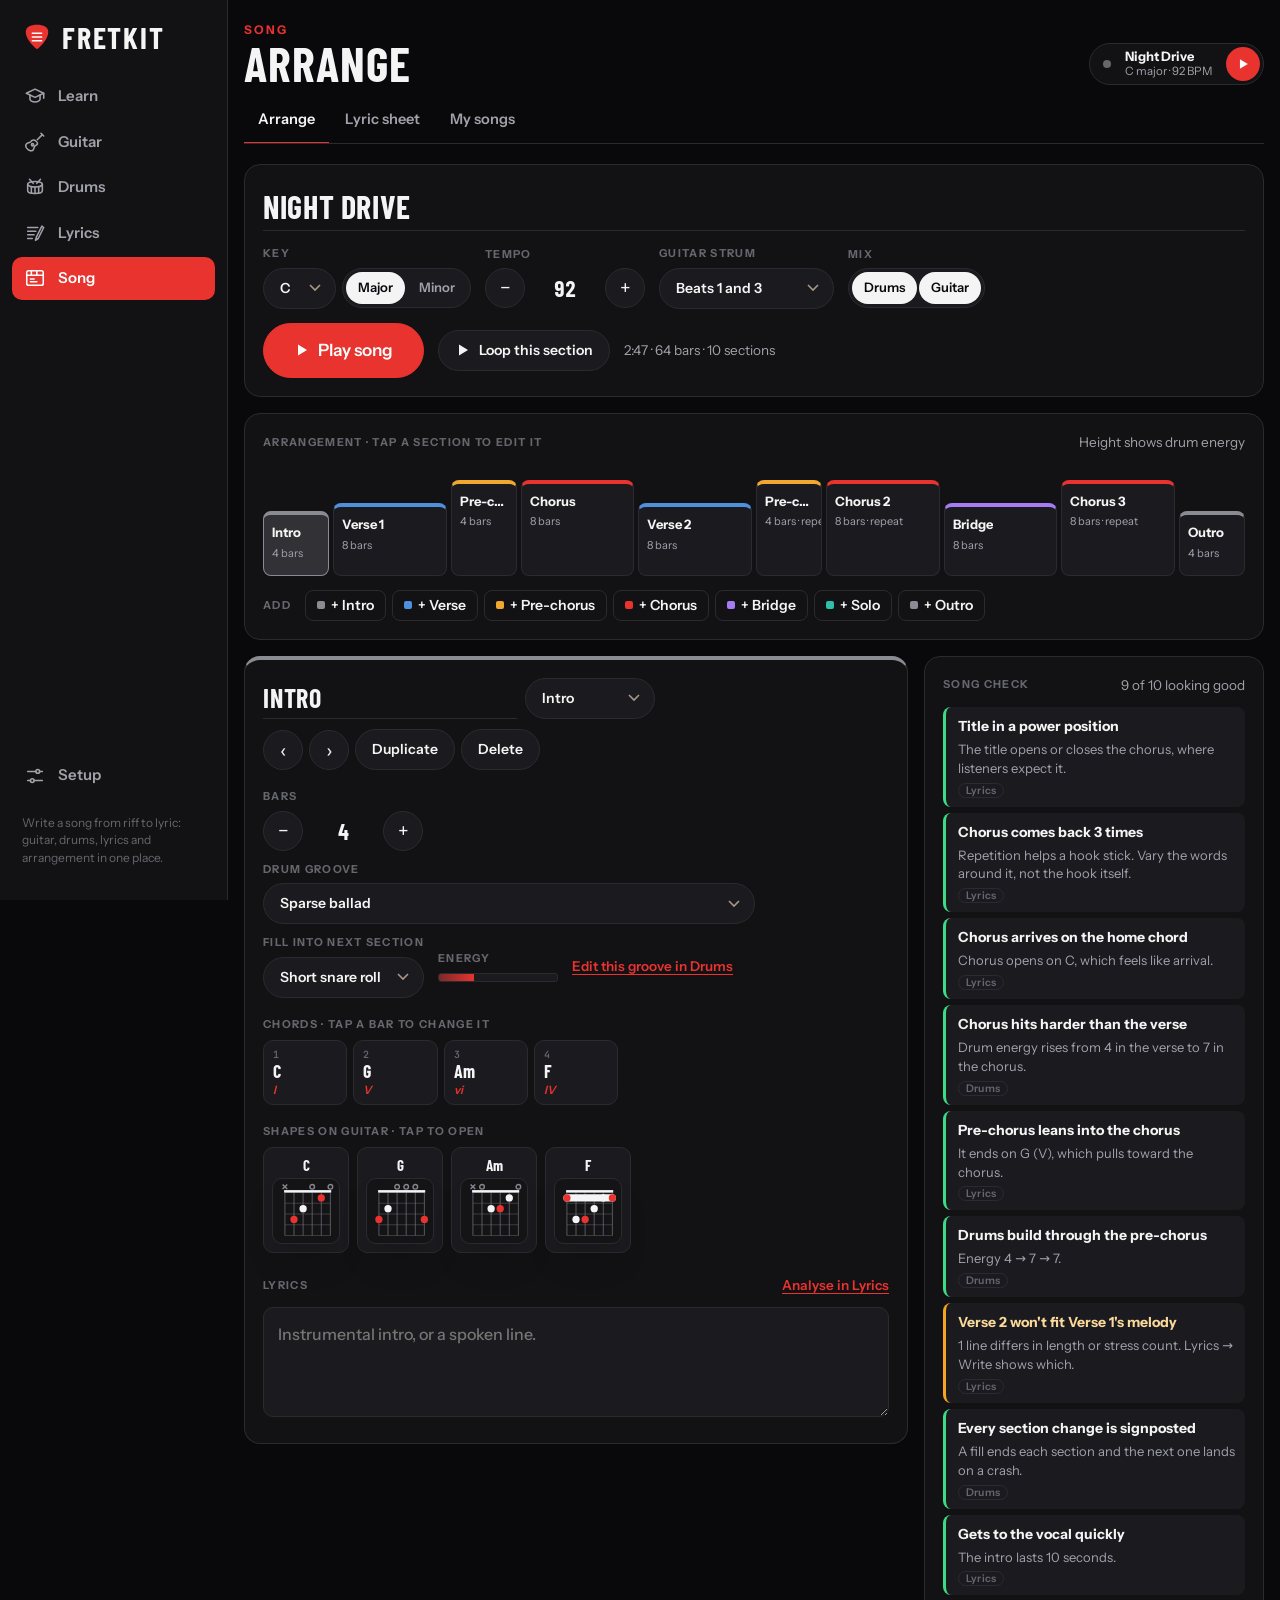
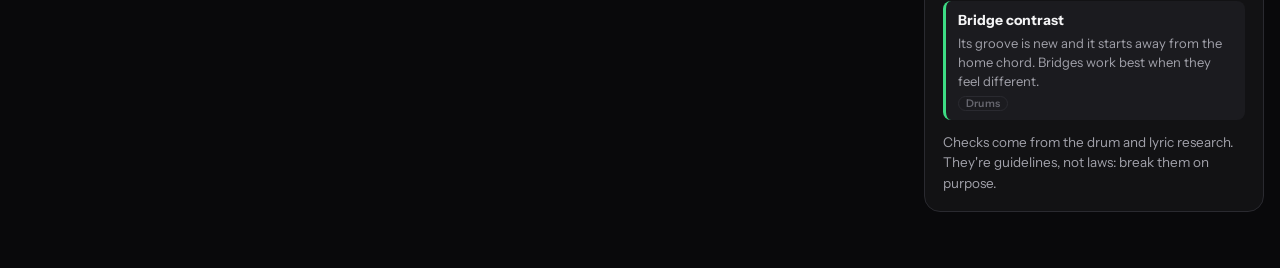
==== index.html @ 81beef2d "Deploy 2026-11-04 22:16" ====
<!doctype html>
<html lang="en"><head><meta charset="utf-8"><meta name="viewport" content="width=device-width,initial-scale=1,viewport-fit=cover"><meta name="description" content="Fretkit: guitar tuner, chords, scales, drums, lyrics and song arranging, with interactive guitar courses."><meta name="theme-color" content="#09090b"><meta name="mobile-web-app-capable" content="yes"><link rel="manifest" href="manifest.webmanifest"><link rel="icon" type="image/svg+xml" href="icon.svg"><link rel="icon" type="image/png" sizes="192x192" href="icon-192.png"><link rel="apple-touch-icon" href="apple-touch-icon.png"></head>
<body>
<title>Fretkit</title>
<link rel="stylesheet" href="fonts/fonts.css">
<style>
/* Layout: nav rail on desktop, bottom tab bar on phones; one working view at a time. Ebony neck and dark chord boxes, red marks the root. */
:root{
  --bg:#09090b; --panel:#121214; --panel-2:#1b1b1f; --line:#2a2a30; --ink:#f4f4f5; --muted:#a1a1aa; --faint:#66666e;
  --accent:#e8332f; --accent-ink:#ffffff; --accent-soft:rgba(232,51,47,.14); --good:#3ddc84; --off:#f5a524;
  --pearl:#f4f4f5; --chart-bg:#141417; --chart-grid:#3a3a42; --chart-str:#7a7a84; --chart-ink:#f4f4f5; --chart-lbl:#0b0b0d; --chart-root:#e8332f; --chart-soft:#85858f;
  --f1:#6e1310; --f1-edge:#c2463f; --f2:#a91f1a; --f3:#e8332f; --f4:#ff9a8f;
  --font-display:"Barlow Condensed","Arial Narrow","Roboto Condensed",sans-serif;
  --font-body:"Instrument Sans",system-ui,-apple-system,"Segoe UI",Roboto,sans-serif;
  --font-mono:"JetBrains Mono",ui-monospace,"SFMono-Regular",Consolas,monospace;
  color-scheme:dark;
}
*{box-sizing:border-box}
[hidden]{display:none!important}
html,body{height:100%}
body{margin:0;background:var(--bg);color:var(--ink);font:15px/1.5 var(--font-body);-webkit-font-smoothing:antialiased}
button,select,input{font:inherit;color:inherit}
button{cursor:pointer}
:focus-visible{outline:2px solid var(--accent);outline-offset:2px}
h1,h2,h3{text-wrap:balance}

/* ---------- shell ---------- */
.app{display:grid;grid-template-columns:228px minmax(0,1fr);min-height:100%}
.rail{position:sticky;top:0;align-self:start;height:100vh;display:flex;flex-direction:column;gap:3px;padding:22px 12px;padding-left:max(12px,env(safe-area-inset-left,0px));border-right:1px solid var(--line);background:var(--panel)}
.brand{display:flex;align-items:center;gap:10px;padding:0 10px 20px}
.brand svg{width:30px;height:30px}
.brand b{font:700 30px/1 var(--font-display);letter-spacing:.06em;text-transform:uppercase}
.tab{display:flex;align-items:center;gap:12px;padding:10px 12px;border-radius:10px;border:0;background:none;color:var(--muted);text-align:left;font-weight:600;font-size:15px}
.tab svg{width:22px;height:22px;flex:none;fill:none;stroke:currentColor;stroke-width:1.7;stroke-linecap:round;stroke-linejoin:round}
.tab:hover{color:var(--ink);background:var(--panel-2)}
.tab[aria-current="page"]{color:var(--accent-ink);background:var(--accent)}
.rail-gap{flex:1}
.rail-foot{margin-top:14px;font-size:12px;line-height:1.45;color:var(--faint);padding:0 10px}

main{min-width:0;padding-block:24px 56px;padding-left:max(16px,env(safe-area-inset-left,0px));padding-right:max(16px,env(safe-area-inset-right,0px))}
.wrap{max-width:1140px;margin:0 auto;display:flex;flex-direction:column;gap:20px}
.topbar{display:flex;align-items:flex-end;justify-content:space-between;gap:12px 20px;flex-wrap:wrap}
.topbar h1{font:700 48px/.9 var(--font-display);text-transform:uppercase;letter-spacing:.02em;margin:0}
.titles{display:flex;flex-direction:column;gap:6px;min-width:0}
.eyebrow{font:700 12px/1 var(--font-body);letter-spacing:.18em;text-transform:uppercase;color:var(--accent)}
.top-tools{display:flex;flex-wrap:wrap;align-items:center;gap:8px;min-width:0}
.song-pill{display:inline-flex;align-items:center;gap:4px;border:1px solid var(--line);background:var(--panel);border-radius:999px;padding:3px 3px 3px 4px;max-width:100%;min-width:0}
.sp-info{display:flex;flex-direction:column;align-items:flex-start;border:0;background:none;padding:2px 10px;line-height:1.2;min-width:0;text-align:left}
.sp-title{font-weight:700;font-size:13px;color:var(--ink);white-space:nowrap;overflow:hidden;text-overflow:ellipsis;max-width:220px}
.sp-meta{font-size:11.5px;color:var(--muted);white-space:nowrap}
.sp-play{width:34px;height:34px;border-radius:50%;border:0;background:var(--accent);color:#fff;display:inline-flex;align-items:center;justify-content:center;flex:none}
.sp-play svg{width:14px;height:14px;fill:currentColor}
.song-pill.playing{border-color:var(--accent)}
.subtabs{display:flex;gap:2px;border-bottom:1px solid var(--line);overflow-x:auto;scrollbar-width:none;margin-top:-6px}
.subtabs::-webkit-scrollbar{display:none}
.subtabs button{flex:none;border:0;background:none;padding:10px 14px 11px;color:var(--muted);font-weight:600;font-size:14.5px;border-bottom:2px solid transparent;margin-bottom:-1px;white-space:nowrap}
.subtabs button:hover{color:var(--ink)}
.subtabs button[aria-current="page"]{color:var(--ink);border-bottom-color:var(--accent)}
.toast{position:fixed;left:50%;bottom:calc(24px + env(safe-area-inset-bottom,0px));transform:translateX(-50%) translateY(20px);background:var(--ink);color:var(--bg);padding:10px 16px;border-radius:999px;font-weight:600;font-size:14px;opacity:0;pointer-events:none;transition:opacity .2s,transform .2s;z-index:60;max-width:calc(100% - 32px);text-align:center}
.toast.on{opacity:1;transform:translateX(-50%) translateY(0)}
.ctx-pill{display:inline-block;border:1px solid var(--line);background:var(--panel);border-radius:999px;padding:7px 14px;color:var(--muted);font-size:13px;font-weight:500;max-width:100%;text-align:left}
.ctx-pill b{color:var(--ink);font-weight:600}
.ctx-pill:hover{border-color:var(--accent);color:var(--ink)}

@media (max-width:860px){
  .app{grid-template-columns:minmax(0,1fr)}
  .rail{position:fixed;inset:auto 0 0 0;height:auto;flex-direction:row;gap:0;z-index:30;border-right:0;border-top:1px solid var(--line);overflow-x:auto;
    padding:6px max(6px,env(safe-area-inset-right,0px)) calc(6px + env(safe-area-inset-bottom,0px)) max(6px,env(safe-area-inset-left,0px))}
  .brand,.rail-foot,.rail-gap{display:none}
  .toast{bottom:calc(84px + env(safe-area-inset-bottom,0px))}
  .sp-title{max-width:120px}
  .tab{flex:1 1 0;min-width:0;flex-direction:column;align-items:center;gap:2px;padding:6px 1px;font-size:9.5px;letter-spacing:-.01em}
  .tab span{max-width:100%;overflow:hidden;text-overflow:ellipsis;white-space:nowrap}
  .note-read b{font-size:96px}
  .note-read{min-height:84px}
  main{padding-bottom:calc(96px + env(safe-area-inset-bottom,0px));padding-top:18px}
  .topbar h1{font-size:38px}
}

/* ---------- shared controls ---------- */
.panel{background:var(--panel);border:1px solid var(--line);border-radius:16px;padding:18px}
.label{font-size:11px;font-weight:700;letter-spacing:.12em;text-transform:uppercase;color:var(--faint)}
.row{display:flex;flex-wrap:wrap;align-items:center;gap:10px 14px}
.stack{display:flex;flex-direction:column;gap:10px}
.btn{display:inline-flex;align-items:center;justify-content:center;gap:8px;border:1px solid var(--line);background:var(--panel-2);padding:9px 16px;border-radius:999px;font-weight:600;font-size:14px;white-space:nowrap}
.btn:hover{border-color:var(--muted)}
.btn svg{width:16px;height:16px;fill:currentColor}
.btn-primary{background:var(--accent);border-color:var(--accent);color:var(--accent-ink)}
.btn-primary:hover{filter:brightness(1.08);border-color:var(--accent)}
.btn.big{padding:14px 30px;font-size:17px}
.icon-btn{width:40px;height:40px;border-radius:50%;border:1px solid var(--line);background:var(--panel-2);display:inline-flex;align-items:center;justify-content:center;font-size:20px;line-height:1;flex:none}
.icon-btn:hover{border-color:var(--muted)}
.seg{display:inline-flex;flex-wrap:wrap;background:var(--panel-2);border:1px solid var(--line);border-radius:999px;padding:3px;gap:2px}
.seg button{border:0;background:none;padding:6px 12px;border-radius:999px;color:var(--muted);font-size:13px;font-weight:600}
.seg button:hover{color:var(--ink)}
.seg button[aria-pressed="true"]{background:var(--ink);color:var(--bg)}
.select{appearance:none;-webkit-appearance:none;background:var(--panel-2) url("data:image/svg+xml,%3Csvg xmlns='http://www.w3.org/2000/svg' width='12' height='8'%3E%3Cpath d='M1 1l5 5 5-5' fill='none' stroke='%23a8988a' stroke-width='1.6'/%3E%3C/svg%3E") no-repeat right 14px center;border:1px solid var(--line);border-radius:999px;padding:9px 38px 9px 16px;font-weight:600;font-size:14px;max-width:100%}
.stepper{display:inline-flex;align-items:center;gap:8px}
.stepper output{min-width:64px;text-align:center;font:700 22px/1 var(--font-display);font-variant-numeric:tabular-nums}
.switch{display:inline-flex;align-items:center;gap:10px;cursor:pointer;font-weight:500}
.switch input{appearance:none;-webkit-appearance:none;width:42px;height:24px;border-radius:999px;background:var(--panel-2);border:1px solid var(--line);position:relative;margin:0;cursor:pointer;transition:background .15s}
.switch input::after{content:"";position:absolute;top:2px;left:2px;width:18px;height:18px;border-radius:50%;background:var(--muted);transition:transform .15s,background .15s}
.switch input:checked{background:var(--accent);border-color:var(--accent)}
.switch input:checked::after{transform:translateX(18px);background:var(--accent-ink)}
input[type=range]{accent-color:var(--accent);width:100%}
.hint{color:var(--muted);font-size:13.5px;margin:0}

.roots{display:grid;grid-template-columns:repeat(auto-fill,minmax(46px,1fr));gap:5px}
.root{height:50px;border-radius:10px;border:1px solid var(--line);background:var(--panel-2);display:flex;flex-direction:column;align-items:center;justify-content:center;font:700 20px/1 var(--font-display);padding:0}
.root.black{background:#0d0d0f}
.root small{font:500 10px/1.2 var(--font-body);color:var(--faint)}
.root:hover{border-color:var(--muted)}
.root[aria-pressed="true"]{background:var(--accent);color:var(--accent-ink);border-color:var(--accent)}
.root[aria-pressed="true"] small{color:var(--accent-ink)}
@media (max-width:520px){.roots{grid-template-columns:repeat(6,minmax(0,1fr))}}
.tgroups{display:flex;flex-direction:column;gap:10px}
.tgroup{display:grid;grid-template-columns:104px minmax(0,1fr);gap:8px;align-items:start}
.tgroup .label{padding-top:7px}
@media (max-width:560px){.tgroup{grid-template-columns:minmax(0,1fr)}.tgroup .label{padding-top:0}}
.chips{display:flex;flex-wrap:wrap;gap:6px}
.chip{border:1px solid var(--line);background:none;border-radius:8px;padding:5px 11px;font:600 14px/1.3 var(--font-body);color:var(--ink)}
.chip:hover{border-color:var(--muted)}
.chip[aria-pressed="true"]{background:var(--ink);color:var(--bg);border-color:var(--ink)}

.tokens{display:flex;flex-wrap:wrap;gap:6px}
.token{display:flex;flex-direction:column;align-items:center;min-width:44px;padding:6px 8px;border-radius:10px;background:var(--panel-2);border:1px solid var(--line)}
.token b{font:700 20px/1.1 var(--font-display)}
.token span{font:600 11px/1.2 var(--font-mono);color:var(--muted)}
.token.is-root{border-color:var(--accent)}
.token.is-root b{color:var(--accent)}

/* ---------- neck ---------- */
.neck-card{background:var(--panel);border:1px solid var(--line);border-radius:16px;padding:14px 0 6px;min-width:0}
.neck-card > .row{padding:0 16px 10px}
.neck-scroll{overflow-x:auto;overscroll-behavior-x:contain;-webkit-overflow-scrolling:touch;padding:0 6px}
.neck-scroll svg{display:block;font-family:var(--font-mono)}
.nk-fret{stroke:#9d9da6;stroke-width:2.4}
.nk-nut{fill:#e7e5e0}
.nk-inlay{fill:#e4e4e7;opacity:.32}
.nk-num{fill:var(--faint);font-size:11px;font-weight:600;text-anchor:middle}
.nk-num.in{fill:var(--muted)}
.nk-lbl{fill:var(--muted);font-size:12px;font-weight:700;text-anchor:middle;dominant-baseline:central}
.nk-win{fill:rgba(232,51,47,.08);stroke:var(--accent);stroke-width:1.5;stroke-dasharray:5 4}
.nk-capo{fill:#26262b;stroke:#7a7a84}
.nk-capo-t{fill:var(--accent);font-size:10px;font-weight:700;text-anchor:middle}
.mk circle{stroke:#000;stroke-width:1.5}
.mk text{font-size:10.5px;font-weight:700;fill:#0b0b0d;text-anchor:middle;dominant-baseline:central;pointer-events:none}
.mk.root text{fill:#fff}
.mk.root circle{fill:var(--accent)}
.mk.tone circle{fill:var(--pearl)}
.mk.ghost circle{fill:rgba(244,244,245,.08);stroke:rgba(244,244,245,.3)}
.mk.ghost text{fill:rgba(244,244,245,.6)}
.mk.dim{opacity:.26}
.mk.play circle{stroke:#fff;stroke-width:4}
.mk.dim.play{opacity:1}
.mk.x text{fill:var(--muted);font-size:15px}
.mk.o circle{fill:none;stroke:var(--pearl);stroke-width:2}
.mk{pointer-events:none}
.hit{fill:transparent;cursor:pointer}
.hit:hover{fill:rgba(255,255,255,.07)}

/* ---------- chord box ---------- */
.paper{background:var(--chart-bg);border:1px solid var(--line);border-radius:10px;color:var(--chart-ink);box-shadow:0 22px 44px -24px rgba(0,0,0,.9)}
.paper svg{display:block;font-family:var(--font-mono)}
.cd-fret{stroke:var(--chart-grid);stroke-width:1.3}
.cd-string{stroke:var(--chart-str)}
.cd-nut{fill:var(--chart-ink)}
.cd-dot{fill:var(--chart-ink)}
.cd-dot.root{fill:var(--chart-root)}
.cd-lbl.on-root{fill:#fff}
.cd-lbl{fill:var(--chart-lbl);font-size:13px;font-weight:700;text-anchor:middle;dominant-baseline:central}
.cd-mark{stroke:var(--chart-soft);fill:none;stroke-width:1.7}
.cd-pos{fill:var(--chart-ink);font-size:13px;font-weight:700}
.cd-row{fill:var(--chart-ink);font-size:12px;font-weight:700;text-anchor:middle}
.cd-row.soft{fill:var(--chart-soft);font-weight:600}
.small .cd-pos{font-size:8px}

/* ---------- tuner ---------- */
.tuner{display:grid;grid-template-columns:minmax(0,1fr) minmax(0,330px);gap:20px;align-items:start}
@media (max-width:980px){.tuner{grid-template-columns:minmax(0,1fr)}}
.tuner-main{display:flex;flex-direction:column;align-items:center;gap:6px;padding:18px 18px 22px}
.gauge{width:100%;max-width:560px}
.gauge .tick{stroke:var(--faint);stroke-width:2}
.gauge .tick.major{stroke:var(--muted);stroke-width:2.5}
.gauge .tick.zero{stroke:var(--ink);stroke-width:3.5}
.gauge .glbl{fill:var(--faint);font:600 13px var(--font-mono);text-anchor:middle}
.gauge .zone{fill:none;stroke:var(--good);stroke-width:14;opacity:.25}
.gauge .needle{stroke:var(--ink);stroke-width:4;stroke-linecap:round}
.gauge .hub{fill:var(--ink)}
.gauge #needle{transition:transform .09s linear}
.tuned .gauge .needle,.tuned .gauge .hub{stroke:var(--good);fill:var(--good)}
.tuned .gauge .zone{opacity:.7}
.note-read{display:flex;align-items:flex-start;justify-content:center;gap:2px;margin-top:6px;min-height:102px}
.note-read b{font:700 120px/.85 var(--font-display);letter-spacing:-.01em;min-width:1ch;text-align:center}
.note-read sup{font:700 34px/1 var(--font-display);color:var(--muted);margin-top:8px}
.tuned .note-read b{color:var(--good)}
.status{font:700 15px/1.2 var(--font-body);letter-spacing:.1em;text-transform:uppercase;color:var(--muted);min-height:1.2em}
.tuned .status{color:var(--good)}
.status.flat,.status.sharp{color:var(--off)}
.readouts{display:grid;grid-template-columns:repeat(3,minmax(0,1fr));gap:10px;width:100%;max-width:560px;margin-top:10px}
.readouts div{background:var(--panel-2);border-radius:12px;padding:10px 12px;text-align:center}
.readouts b{display:block;font:700 18px/1.2 var(--font-mono);font-variant-numeric:tabular-nums}
.strobe{width:100%;max-width:560px;height:22px;border-radius:6px;margin-top:12px;background-color:var(--panel-2);background-image:repeating-linear-gradient(90deg,rgba(244,244,245,.5) 0 12px,transparent 12px 24px);opacity:.35;transition:opacity .2s}
.strobe.live{opacity:1}
.tuned .strobe{background-image:repeating-linear-gradient(90deg,rgba(61,220,132,.85) 0 12px,transparent 12px 24px)}
.level{width:100%;max-width:560px;height:4px;border-radius:2px;background:var(--panel-2);overflow:hidden}
.level i{display:block;height:100%;width:0;background:var(--muted);transition:width .08s}
.tuner-side{display:flex;flex-direction:column;gap:16px}
.strings{display:grid;gap:6px}
.string-btn{min-width:0;min-height:64px;border-radius:12px;border:1px solid var(--line);background:var(--panel-2);display:flex;flex-direction:column;align-items:center;justify-content:center;gap:2px;padding:6px 4px}
.string-btn b{font:700 26px/1 var(--font-display)}
.string-btn span{font:600 10.5px var(--font-mono);color:var(--faint)}
.string-btn.active{border-color:var(--accent);box-shadow:inset 0 0 0 1px var(--accent)}
.string-btn.locked{background:var(--accent);color:var(--accent-ink);border-color:var(--accent)}
.string-btn.locked span{color:var(--accent-ink)}
.string-btn.ok b{color:var(--good)}
.notice{border-left:3px solid var(--off);background:rgba(245,165,36,.08);padding:10px 12px;border-radius:0 10px 10px 0;font-size:13.5px;margin:0}

/* ---------- metronome ---------- */
.metro{display:grid;grid-template-columns:minmax(0,1fr) minmax(0,1fr);gap:20px;align-items:start}
@media (max-width:900px){.metro{grid-template-columns:minmax(0,1fr)}}
.metro-main{display:flex;flex-direction:column;align-items:center;gap:14px}
.pendulum{width:100%;max-width:300px}
.pendulum .case{fill:var(--panel-2);stroke:var(--line);stroke-width:2}
.pendulum .scale-t{stroke:var(--faint);stroke-width:1.5}
.pendulum .arm{stroke:var(--ink);stroke-width:3.5;stroke-linecap:round}
.pendulum .weight{fill:var(--accent)}
.pendulum .pivot{fill:var(--ink)}
.bpm-row{display:flex;align-items:center;gap:16px}
.bpm{display:flex;flex-direction:column;align-items:center;min-width:150px}
.bpm b{font:700 92px/.85 var(--font-display);font-variant-numeric:tabular-nums}
.bpm span{font:700 12px var(--font-body);letter-spacing:.2em;color:var(--faint)}
.bpm em{font:italic 500 16px var(--font-body);color:var(--accent);margin-top:2px}
.beats{display:flex;flex-wrap:wrap;gap:10px;justify-content:center}
.beat{width:46px;height:46px;border-radius:50%;border:2px solid var(--line);background:var(--panel-2);font:700 18px var(--font-display);color:var(--muted);transition:transform .06s}
.beat.acc{border-color:var(--accent);color:var(--accent)}
.beat.mute{opacity:.4;border-style:dashed}
.beat.on{background:var(--ink);color:var(--bg);transform:scale(1.08)}
.beat.acc.on{background:var(--accent);color:var(--accent-ink)}
.metro-side{display:flex;flex-direction:column;gap:16px}
.field{display:flex;flex-direction:column;gap:8px}

/* ---------- chords ---------- */
.chord-layout{display:grid;grid-template-columns:minmax(0,1fr) minmax(0,400px);gap:20px;align-items:start}
@media (max-width:1020px){.chord-layout{grid-template-columns:minmax(0,1fr)}.chord-layout .chord-card{order:-1}}
.chord-card{display:flex;flex-direction:column;gap:16px;align-items:stretch}
.chord-title{display:flex;align-items:baseline;justify-content:space-between;gap:12px;flex-wrap:wrap}
.chord-title h2{font:700 64px/.9 var(--font-display);margin:0}
.chord-title p{margin:0;color:var(--muted);font-weight:500}
.diagram-stage{display:flex;align-items:center;justify-content:center;gap:10px}
.diagram-stage .paper{padding:10px 8px 4px;flex:0 1 auto;min-width:0}
.diagram-stage .paper svg{width:100%;height:auto;max-width:340px}
.vmeta{display:flex;justify-content:space-between;gap:10px;color:var(--muted);font-size:13px;font-weight:600}
.vmeta b{color:var(--ink)}
.variations{display:flex;gap:8px;overflow-x:auto;padding:4px 2px 10px;overscroll-behavior-x:contain}
.var{flex:none;border:2px solid transparent;border-radius:8px;padding:0;background:none}
.var .paper{padding:3px}
.var .paper svg{width:76px;height:auto}
.var[aria-pressed="true"]{border-color:var(--accent)}
.empty{padding:28px;text-align:center;color:var(--muted)}

/* ---------- scales ---------- */
.harmony{display:flex;flex-direction:column;gap:10px}
.hrow{display:flex;gap:6px;overflow-x:auto;padding-bottom:4px}
.hchord{flex:1 0 74px;display:flex;flex-direction:column;align-items:center;gap:2px;padding:8px 6px;border-radius:10px;border:1px solid var(--line);background:var(--panel-2)}
.hchord:hover{border-color:var(--accent)}
.hchord i{font:italic 600 13px var(--font-body);color:var(--accent)}
.hchord b{font:700 20px/1.1 var(--font-display)}

.pat-nav{padding:0 16px 12px}
.pat-nav .chips{gap:4px}
.pat-nav .chip{min-width:34px;text-align:center}
.pat-title{display:flex;flex-direction:column;line-height:1.25;min-width:0}
.pat-title b{font:700 20px/1.1 var(--font-display);text-transform:uppercase;letter-spacing:.03em}
.pat-title span{font-size:12.5px;color:var(--muted)}
.pat-gallery{display:grid;grid-template-columns:repeat(auto-fill,minmax(160px,1fr));gap:10px}
.pcard{display:flex;flex-direction:column;align-items:stretch;gap:4px;padding:10px 10px 8px;border-radius:12px;border:1px solid var(--line);background:var(--panel-2);text-align:left}
.pcard:hover{border-color:var(--muted)}
.pcard[aria-pressed="true"]{border-color:var(--accent);box-shadow:inset 0 0 0 1px var(--accent)}
.pcard b{font:700 16px/1.1 var(--font-display);text-transform:uppercase;letter-spacing:.03em}
.pcard span{font-size:11.5px;color:var(--muted)}
.pcard svg{width:100%;height:auto;display:block;margin-top:4px}
.mini-fret{stroke:#45454d;stroke-width:1.2}
.mini-nut{stroke:#e7e5e0;stroke-width:3}
.mini-str{stroke:#85858f;stroke-width:.9}
.mini-dot{fill:var(--pearl)}
.mini-dot.root{fill:var(--accent)}
.mini-num{fill:var(--faint);font:600 9px var(--font-mono)}

/* finger colours: a red gradient from index (darkest) to pinky (lightest); the root gets a white ring */
.mk.fing circle{stroke:#000}
.mk.f0 circle{fill:var(--pearl)}
.mk.f1 circle{fill:var(--f1);stroke:var(--f1-edge)}
.mk.f2 circle{fill:var(--f2)}
.mk.f3 circle{fill:var(--f3)}
.mk.f4 circle{fill:var(--f4)}
.mk.f1 text,.mk.f2 text,.mk.f3 text{fill:#fff}
.mk circle.ring{fill:none;stroke:var(--pearl);stroke-width:2.6}
.cd-dot.f0{fill:var(--pearl)}
.cd-dot.f1{fill:var(--f1);stroke:var(--f1-edge);stroke-width:1.5}
.cd-dot.f2{fill:var(--f2)}
.cd-dot.f3{fill:var(--f3)}
.cd-dot.f4{fill:var(--f4)}
.cd-lbl.lf1,.cd-lbl.lf2,.cd-lbl.lf3{fill:#fff}
.cd-ring{fill:none;stroke:var(--pearl);stroke-width:2.6}
.mini-dot.f0{fill:var(--pearl)}
.mini-dot.f1{fill:var(--f1);stroke:var(--f1-edge);stroke-width:.8}
.mini-dot.f2{fill:var(--f2)}
.mini-dot.f3{fill:var(--f3)}
.mini-dot.f4{fill:var(--f4)}
.mini-ring{fill:none;stroke:var(--pearl);stroke-width:1.5}
.legend{display:flex;flex-wrap:wrap;justify-content:center;gap:6px 14px;font-size:12.5px;color:var(--muted)}
.legend span{display:inline-flex;align-items:center;gap:6px}
.legend i{width:14px;height:14px;border-radius:50%;display:inline-block;border:1px solid #000}
.legend i.f1{background:var(--f1);border-color:var(--f1-edge)}
.legend i.f2{background:var(--f2)}
.legend i.f3{background:var(--f3)}
.legend i.f4{background:var(--f4)}
.legend i.rr{background:transparent;border:2.5px solid var(--pearl)}

/* ---------- finder ---------- */
.results{display:grid;grid-template-columns:repeat(auto-fill,minmax(180px,1fr));gap:10px}
.result{display:flex;flex-direction:column;align-items:flex-start;gap:2px;text-align:left;padding:12px 14px;border-radius:12px;border:1px solid var(--line);background:var(--panel-2)}
.result:hover{border-color:var(--accent)}
.result b{font:700 30px/1 var(--font-display)}
.result span{font-size:12.5px;color:var(--muted)}
.result.best{border-color:var(--accent);background:linear-gradient(180deg,var(--accent-soft),transparent)}

/* ---------- setup ---------- */
.setup{display:grid;grid-template-columns:repeat(2,minmax(0,1fr));gap:16px}
@media (max-width:860px){.setup{grid-template-columns:minmax(0,1fr)}}
.setup h3{margin:0 0 4px;font:700 22px/1.1 var(--font-display);text-transform:uppercase;letter-spacing:.04em}
.instr-grid{display:grid;grid-template-columns:repeat(auto-fill,minmax(150px,1fr));gap:8px}
.opt{display:flex;flex-direction:column;align-items:flex-start;gap:2px;text-align:left;padding:10px 12px;border-radius:12px;border:1px solid var(--line);background:var(--panel-2)}
.opt:hover{border-color:var(--muted)}
.opt b{font-weight:600}
.opt span{font:500 11.5px var(--font-mono);color:var(--muted)}
.opt[aria-pressed="true"]{border-color:var(--accent);box-shadow:inset 0 0 0 1px var(--accent)}
.opt[aria-pressed="true"] b{color:var(--accent)}
.tune-list{display:grid;grid-template-columns:repeat(auto-fill,minmax(200px,1fr));gap:8px}
.tune-edit{display:flex;flex-wrap:wrap;gap:8px}
.tstr{display:flex;flex-direction:column;align-items:center;gap:4px;padding:8px;border-radius:12px;background:var(--panel-2);border:1px solid var(--line);min-width:64px}
.tstr b{font:700 22px/1 var(--font-display)}
.tstr span{font:600 10px var(--font-mono);color:var(--faint)}
.tstr .row{gap:4px}
.tstr button{width:26px;height:26px;border-radius:50%;border:1px solid var(--line);background:var(--panel);padding:0;line-height:1}
.span-2{grid-column:1/-1}

@media (prefers-reduced-motion:reduce){*{transition:none!important;animation:none!important}}
</style>

<div class="app">
  <nav class="rail" aria-label="Sections">
    <div class="brand">
      <svg viewBox="0 0 32 32" aria-hidden="true"><path d="M16 3c7 0 12 2.6 12 7.6 0 6.8-6.6 14.2-12 18.4C10.6 24.8 4 17.4 4 10.6 4 5.6 9 3 16 3z" fill="#e8332f"/><path d="M11 12h10M11 16h10M11 20h10" stroke="#fff" stroke-width="1.6" stroke-linecap="round"/></svg>
      <b>Fretkit</b>
    </div>
    <button class="tab" data-section="learn"><svg viewBox="0 0 24 24"><path d="M2.5 9L12 4.5 21.5 9 12 13.5z"/><path d="M6.5 11v4.5c0 1.4 2.5 3 5.5 3s5.5-1.6 5.5-3V11"/><path d="M21.5 9v5.5"/></svg><span>Learn</span></button>
    <button class="tab" data-section="guitar"><svg viewBox="0 0 24 24"><path d="M14.5 9.5L20 4"/><path d="M18.5 2.5l3 3"/><path d="M13 11a3.5 3.5 0 0 0-4.6-.4c-.8.6-1.1 1.6-2.3 1.9-1.5.4-3.3.7-3.9 2.3-.8 2.1.9 4.6 2.6 5.8 1.9 1.4 4.6 1.6 5.6-.6.6-1.3.4-3 1.8-3.9 1.1-.7 2-1 2.5-2a3.4 3.4 0 0 0-1.7-3.1z"/><circle cx="9.3" cy="15" r="1.2"/></svg><span>Guitar</span></button>
    <button class="tab" data-section="drums"><svg viewBox="0 0 24 24"><ellipse cx="12" cy="9" rx="8" ry="3"/><path d="M4 9v7c0 1.7 3.6 3 8 3s8-1.3 8-3V9"/><path d="M8 11.7v7M16 11.7v7M12 12v7"/><path d="M6 3.5l4 4.5M18 3.5l-4 4.5"/></svg><span>Drums</span></button>
    <button class="tab" data-section="lyrics"><svg viewBox="0 0 24 24"><path d="M4 6h11M4 10h9M4 14h7M4 18h5"/><path d="M19.5 4.5l-6 12-1 3.5 3-2 6-12z"/></svg><span>Lyrics</span></button>
    <button class="tab" data-section="song"><svg viewBox="0 0 24 24"><rect x="3" y="4" width="18" height="16" rx="2"/><path d="M3 9h18"/><path d="M8 4v5M14 4v5"/><path d="M7 13h4M7 16h7"/></svg><span>Song</span></button>
    <div class="rail-gap"></div>
    <button class="tab" data-section="setup"><svg viewBox="0 0 24 24"><path d="M4 7h9M17 7h3M4 17h3M11 17h9"/><circle cx="15" cy="7" r="2"/><circle cx="9" cy="17" r="2"/></svg><span>Setup</span></button>
    <p class="rail-foot">Write a song from riff to lyric: guitar, drums, lyrics and arrangement in one place.</p>
  </nav>

  <main>
    <div class="wrap">
      <header class="topbar">
        <div class="titles"><span class="eyebrow" id="page-eyebrow">Guitar</span><h1 id="page-title">Tuner</h1></div>
        <div class="top-tools">
          <button class="ctx-pill" id="ctx-pill" title="Change instrument and tuning"></button>
          <div class="song-pill" id="song-pill">
            <button class="sp-info" id="sp-info" title="Open the song"><span class="sp-title" id="sp-title"></span><span class="sp-meta" id="sp-meta"></span></button>
            <button class="sp-play" id="sp-play" aria-label="Play song"><svg viewBox="0 0 16 16"><path d="M4.5 2.5v11l9-5.5z"/></svg></button>
          </div>
        </div>
      </header>
      <nav class="subtabs" id="subtabs" aria-label="Pages in this section"></nav>

      <!-- ===== TUNER ===== -->
      <section class="view" id="view-tuner" hidden>
        <div class="tuner">
          <div class="panel tuner-main" id="tuner-main">
            <svg class="gauge" viewBox="0 0 440 250" aria-hidden="true">
              <g id="gauge-ticks"></g>
              <g id="needle"><line class="needle" x1="220" y1="232" x2="220" y2="52"/><circle class="hub" cx="220" cy="232" r="9"/></g>
            </svg>
            <div class="note-read" aria-live="polite"><b id="t-note">–</b><sup id="t-oct"></sup></div>
            <div class="status" id="t-status">Tap Start to listen</div>
            <div class="readouts">
              <div><span class="label">Heard</span><b id="t-freq">— Hz</b></div>
              <div><span class="label">Offset</span><b id="t-cents">—</b></div>
              <div><span class="label">Target</span><b id="t-target">— Hz</b></div>
            </div>
            <div class="strobe" id="strobe"></div>
            <div class="level" aria-hidden="true"><i id="t-level"></i></div>
          </div>
          <div class="tuner-side">
            <div class="panel stack">
              <button class="btn btn-primary big" id="mic-btn">Start tuner</button>
              <p class="notice" id="mic-msg" hidden></p>
              <span class="label">Mode</span>
              <div class="seg" id="tuner-mode">
                <button data-v="auto">Auto string</button><button data-v="manual">Pick string</button><button data-v="chromatic">Chromatic</button>
              </div>
              <p class="hint" id="mode-hint"></p>
            </div>
            <div class="panel stack">
              <div class="row" style="justify-content:space-between"><span class="label">Strings</span><span class="hint">Tap to hear the pitch</span></div>
              <div class="strings" id="tuner-strings"></div>
              <div class="row">
                <span class="label">Reference sound</span>
                <div class="seg" id="ref-sound"><button data-v="pluck">Pluck</button><button data-v="tone">Tone</button></div>
              </div>
            </div>
          </div>
        </div>
      </section>

      <!-- ===== METRONOME ===== -->
      <section class="view" id="view-metronome" hidden>
        <div class="metro">
          <div class="panel metro-main">
            <svg class="pendulum" viewBox="0 0 300 250" aria-hidden="true">
              <path class="case" d="M95 244 L205 244 L176 12 L124 12 Z"/>
              <g id="pend-scale"></g>
              <g id="pend-arm"><line class="arm" x1="150" y1="222" x2="150" y2="40"/><rect class="weight" id="pend-weight" x="138" y="100" width="24" height="18" rx="3"/></g>
              <circle class="pivot" cx="150" cy="222" r="6"/>
            </svg>
            <div class="bpm-row">
              <button class="icon-btn" id="bpm-down" aria-label="Slower">−</button>
              <div class="bpm"><b id="bpm-val">96</b><span>BPM</span><em id="tempo-name">Andante</em></div>
              <button class="icon-btn" id="bpm-up" aria-label="Faster">+</button>
            </div>
            <input type="range" id="bpm-range" min="20" max="300" step="1" aria-label="Tempo">
            <div class="beats" id="beat-dots"></div>
            <p class="hint">Tap a beat to cycle accent, normal and silent.</p>
            <div class="row" style="justify-content:center">
              <button class="btn btn-primary big" id="metro-play">Start</button>
              <button class="btn big" id="tap-btn">Tap tempo</button>
            </div>
          </div>
          <div class="metro-side">
            <div class="panel stack">
              <span class="label">Time signature</span>
              <div class="row">
                <div class="stepper"><button class="icon-btn" id="beats-down" aria-label="Fewer beats">−</button><output id="ts-val">4/4</output><button class="icon-btn" id="beats-up" aria-label="More beats">+</button></div>
                <div class="seg" id="ts-unit"><button data-v="2">/2</button><button data-v="4">/4</button><button data-v="8">/8</button></div>
              </div>
              <span class="label">Subdivision</span>
              <div class="seg" id="subdiv"><button data-v="1">Quarter</button><button data-v="2">Eighths</button><button data-v="3">Triplets</button><button data-v="4">Sixteenths</button></div>
              <span class="label">Sound</span>
              <div class="seg" id="metro-sound"><button data-v="wood">Woodblock</button><button data-v="click">Click</button><button data-v="beep">Beep</button><button data-v="cowbell">Cowbell</button></div>
              <label class="field"><span class="label">Volume</span><input type="range" id="metro-vol" min="0" max="1" step="0.01"></label>
            </div>
            <div class="panel stack">
              <label class="switch"><input type="checkbox" id="tr-on"> Speed trainer</label>
              <p class="hint">Raise the tempo automatically as you practise.</p>
              <div class="row">
                <label class="field">Add <select class="select" id="tr-step"><option>1</option><option>2</option><option>3</option><option>4</option><option selected>5</option><option>10</option></select></label>
                <label class="field">BPM every <select class="select" id="tr-every"><option>1</option><option selected>2</option><option>4</option><option>8</option><option>16</option></select></label>
                <label class="field">bars, up to <select class="select" id="tr-max"></select></label>
              </div>
            </div>
          </div>
        </div>
      </section>

      <!-- ===== CHORDS ===== -->
      <section class="view" id="view-chords" hidden>
        <div class="chord-layout">
          <div class="stack" style="gap:16px;min-width:0">
            <div class="panel stack"><span class="label">Root</span><div class="roots" id="c-roots"></div></div>
            <div class="panel stack"><span class="label">Chord type</span><div class="tgroups" id="c-types"></div></div>
            <div class="panel stack">
              <span class="label">Notes in this chord</span>
              <div class="tokens" id="c-tokens"></div>
            </div>
          </div>
          <div class="panel chord-card">
            <div class="chord-title"><h2 id="c-name">C</h2><p id="c-full">C major</p></div>
            <div class="diagram-stage">
              <button class="icon-btn" id="v-prev" aria-label="Previous voicing">‹</button>
              <div class="paper" id="c-diagram"></div>
              <button class="icon-btn" id="v-next" aria-label="Next voicing">›</button>
            </div>
            <div class="vmeta"><span id="v-count"></span><span id="v-pos"></span></div>
            <div class="row" style="justify-content:center">
              <button class="btn btn-primary" id="c-strum"><svg viewBox="0 0 16 16"><path d="M4 2.5v11l9-5.5z"/></svg>Strum</button>
              <button class="btn" id="c-pick">Note by note</button>
            </div>
            <div class="row" style="justify-content:center"><div class="seg" id="c-labels"><button data-v="fingint">Finger + interval</button><button data-v="fingers">Fingers</button><button data-v="notes">Notes</button><button data-v="intervals">Intervals</button></div></div>
            <div class="legend" id="c-legend" hidden><span><i class="f1"></i>1 Index</span><span><i class="f2"></i>2 Middle</span><span><i class="f3"></i>3 Ring</span><span><i class="f4"></i>4 Pinky</span><span><i class="rr"></i>Root</span></div>
          </div>
        </div>
        <div class="stack" style="margin-top:20px">
          <span class="label">All voicings</span>
          <div class="variations" id="c-variations"></div>
        </div>
        <div class="neck-card" style="margin-top:12px">
          <div class="row"><span class="label">On the neck</span><span class="hint">Red dots are roots. Faint dots are the same chord tones elsewhere.</span></div>
          <div class="neck-scroll" id="c-neck"></div>
        </div>
      </section>

      <!-- ===== SCALES ===== -->
      <section class="view" id="view-scales" hidden>
        <div class="stack" style="gap:16px">
          <div class="panel stack"><span class="label">Root</span><div class="roots" id="s-roots"></div></div>
          <div class="panel stack">
            <div class="row">
              <select class="select" id="s-type" aria-label="Scale"></select>
              <div class="seg" id="s-labels"><button data-v="notes">Notes</button><button data-v="intervals">Intervals</button><button data-v="fingers" id="s-lab-fingers">Fingers</button><button data-v="fingint" id="s-lab-fingint">Finger + interval</button><button data-v="none">Dots</button></div>
              <button class="btn btn-primary" id="s-play"><svg viewBox="0 0 16 16"><path d="M4 2.5v11l9-5.5z"/></svg>Play</button>
            </div>
            <div class="tokens" id="s-tokens"></div>
          </div>
          <div class="neck-card">
            <div class="row">
              <div class="seg" id="s-mode"></div>
              <div class="stepper" id="s-win-step"><button class="icon-btn" data-d="-1" aria-label="Move down the neck">‹</button><output id="s-win-val"></output><button class="icon-btn" data-d="1" aria-label="Move up the neck">›</button></div>
              <span class="hint">Tap any dot to hear it.</span>
            </div>
            <div class="row pat-nav" id="s-pat-nav" hidden>
              <button class="icon-btn" id="s-pat-prev" aria-label="Previous pattern">‹</button>
              <div class="chips" id="s-pat-chips"></div>
              <button class="icon-btn" id="s-pat-next" aria-label="Next pattern">›</button>
              <div class="pat-title"><b id="s-pat-title"></b><span id="s-pat-sub"></span></div>
            </div>
            <div style="padding:0 16px 12px"><div class="legend" id="s-legend" hidden><span><i class="f1"></i>1 Index</span><span><i class="f2"></i>2 Middle</span><span><i class="f3"></i>3 Ring</span><span><i class="f4"></i>4 Pinky</span><span><i class="rr"></i>Root</span></div></div>
            <p class="hint" id="s-pat-off" style="padding:0 16px 10px" hidden>Scale patterns need strings tuned from low to high, so they're off for this instrument or tuning.</p>
            <div class="neck-scroll" id="s-neck"></div>
          </div>
          <div class="panel stack" id="s-gallery-wrap" hidden>
            <div class="row" style="justify-content:space-between"><span class="label" id="s-gallery-title">All patterns</span><span class="hint">Tap a pattern to show it on the neck. Red dots are roots.</span></div>
            <div class="pat-gallery" id="s-gallery"></div>
          </div>
          <div class="panel harmony" id="s-harmony"></div>
        </div>
      </section>

      <!-- ===== ARPEGGIOS ===== -->
      <section class="view" id="view-arpeggios" hidden>
        <div class="stack" style="gap:16px">
          <div class="panel stack"><span class="label">Root</span><div class="roots" id="a-roots"></div></div>
          <div class="panel stack"><span class="label">Chord type</span><div class="tgroups" id="a-types"></div></div>
          <div class="panel stack">
            <div class="row">
              <div class="seg" id="a-labels"><button data-v="notes">Notes</button><button data-v="intervals">Intervals</button><button data-v="none">Dots</button></div>
              <button class="btn btn-primary" id="a-play"><svg viewBox="0 0 16 16"><path d="M4 2.5v11l9-5.5z"/></svg>Play arpeggio</button>
              <button class="btn" id="a-tochord">Show chord shapes</button>
            </div>
            <div class="tokens" id="a-tokens"></div>
          </div>
          <div class="neck-card">
            <div class="row">
              <div class="seg" id="a-win"><button data-v="all">Whole neck</button><button data-v="box">Position</button></div>
              <div class="stepper" id="a-win-step"><button class="icon-btn" data-d="-1" aria-label="Move down the neck">‹</button><output id="a-win-val"></output><button class="icon-btn" data-d="1" aria-label="Move up the neck">›</button></div>
              <span class="hint">Tap any dot to hear it.</span>
            </div>
            <div class="neck-scroll" id="a-neck"></div>
          </div>
        </div>
      </section>

      <!-- ===== FINDER ===== -->
      <section class="view" id="view-finder" hidden>
        <div class="stack" style="gap:16px">
          <div class="neck-card">
            <div class="row">
              <span class="hint">Tap a fret on each string to build the shape you're holding. Tap the left column to switch a string between open and muted.</span>
            </div>
            <div class="neck-scroll" id="f-neck"></div>
            <div class="row" style="padding:10px 16px 8px">
              <button class="btn btn-primary" id="f-play"><svg viewBox="0 0 16 16"><path d="M4 2.5v11l9-5.5z"/></svg>Strum</button>
              <button class="btn" id="f-clear">Mute all strings</button>
              <div class="tokens" id="f-notes"></div>
            </div>
          </div>
          <div class="panel stack">
            <span class="label">This shape is</span>
            <div class="results" id="f-results"></div>
          </div>
        </div>
      </section>

      <!-- ===== SETUP ===== -->
      <section class="view" id="view-setup" hidden>
        <div class="setup">
          <div class="panel stack span-2"><h3>Instrument</h3><div class="instr-grid" id="set-instr"></div></div>
          <div class="panel stack span-2"><h3>Tuning</h3><div class="tune-list" id="set-tunings"></div>
            <span class="label" style="margin-top:6px">Adjust strings</span>
            <div class="tune-edit" id="set-tune-edit"></div>
            <p class="hint">Changing a string here saves a custom tuning for this instrument.</p>
          </div>
          <div class="panel stack"><h3>Capo</h3>
            <div class="stepper"><button class="icon-btn" id="capo-down" aria-label="Capo down">−</button><output id="capo-val">None</output><button class="icon-btn" id="capo-up" aria-label="Capo up">+</button></div>
            <p class="hint">Chord names stay at concert pitch. Shapes and fret numbers are counted from the capo.</p>
          </div>
          <div class="panel stack"><h3>Playing hand</h3>
            <label class="switch"><input type="checkbox" id="set-lefty"> Left-handed layout</label>
            <p class="hint">Mirrors the neck and chord boxes.</p>
          </div>
          <div class="panel stack"><h3>Note names</h3>
            <span class="label">Accidentals</span>
            <div class="seg" id="set-acc"><button data-v="auto">Usual keys</button><button data-v="sharp">Sharps ♯</button><button data-v="flat">Flats ♭</button></div>
            <span class="label">Naming</span>
            <div class="seg" id="set-solf"><button data-v="0">C D E</button><button data-v="1">Do Re Mi</button></div>
          </div>
          <div class="panel stack"><h3>Reference pitch</h3>
            <div class="stepper"><button class="icon-btn" id="a4-down" aria-label="Lower reference">−</button><output id="a4-val">440</output><button class="icon-btn" id="a4-up" aria-label="Raise reference">+</button></div>
            <p class="hint">A4 in hertz. Concert pitch is 440; some orchestras use 442, baroque pitch is 415.</p>
          </div>
          <div class="panel stack"><h3>Neck</h3>
            <span class="label">Frets shown</span>
            <div class="seg" id="set-frets"><button data-v="12">12</button><button data-v="15">15</button><button data-v="19">19</button><button data-v="22">22</button><button data-v="24">24</button></div>
            <label class="switch"><input type="checkbox" id="set-tap"> Play notes when tapped</label>
          </div>
          <div class="panel stack"><h3>About</h3>
            <p class="hint">Settings are saved on this device. Chord shapes are worked out for whatever instrument, tuning and capo you choose, so alternate tunings get real fingerings too.</p>
            <p class="hint">All riffs, exercises, example songs and lyrics in Fretkit are original. Artist names, song titles and gear names are used only to describe styles and sounds. Product names and trademarks belong to their owners, and their use does not imply any endorsement or affiliation.</p>
            <details class="licenses"><summary class="label">Open-source licences</summary>
              <p class="hint">Fonts: Barlow Condensed, Instrument Sans and JetBrains Mono, each licensed under the SIL Open Font License 1.1. The Android app is built with Capacitor, licensed under the MIT License.</p>
            </details>
          </div>
        </div>
      </section>
    </div>
  </main>
</div>
<div class="toast" id="toast" role="status" aria-live="polite"></div>

<style>
/* Section colours: one hue per song part, used on every page so a verse always looks like a verse. */
:root{--sec-intro:#8b8b94;--sec-verse:#4f8fdc;--sec-pre:#f0a830;--sec-chorus:#e8332f;--sec-bridge:#a77bf3;--sec-solo:#2fbfa8}

/* account sync status */
.sync-box{display:flex;flex-direction:column;gap:2px;padding:12px 14px;border-radius:12px;background:var(--panel);border:1px solid var(--line);border-left:3px solid var(--faint)}
.sync-box b{font-size:14.5px}
.sync-box span{font-size:13px;color:var(--muted)}
.sync-box.synced{border-left-color:var(--good)}
.sync-box.saving,.sync-box.connecting{border-left-color:var(--muted)}
.sync-box.slow,.sync-box.error,.sync-box.readonly,.sync-box.full{border-left-color:var(--off)}
.sp-sync{width:8px;height:8px;border-radius:50%;background:var(--faint);margin-left:9px;flex:none}
.sp-sync.synced{background:var(--good)}
.sp-sync.saving,.sp-sync.connecting{background:var(--muted)}
.sp-sync.slow,.sp-sync.error,.sp-sync.readonly,.sp-sync.full{background:var(--off)}

.btn.small{padding:6px 12px;font-size:13px}
.select.small{padding:6px 32px 6px 12px;font-size:13px;background-position:right 10px center}
.field.compact{gap:6px}
.linkbtn{border:0;background:none;padding:4px 0;color:var(--accent);font-weight:600;font-size:13.5px;text-decoration:underline;text-underline-offset:3px;cursor:pointer}
.linkbtn:hover{color:var(--ink)}
.text-in{width:100%;background:transparent;border:0;border-bottom:1px solid var(--line);padding:6px 0;color:var(--ink);font:600 16px var(--font-body)}
.text-in:focus{outline:none;border-bottom-color:var(--accent)}
.text-in.big{font:700 32px/1.1 var(--font-display);text-transform:uppercase;letter-spacing:.02em}
.mono{font-family:var(--font-mono)!important;font-size:12.5px!important}
.tag{display:inline-block;font:italic 600 10.5px var(--font-body);color:var(--faint);border:1px solid var(--line);border-radius:999px;padding:0 7px;margin-left:4px;letter-spacing:.02em;font-style:normal}
.ok-note{color:var(--good)!important}
.sec-tag{display:inline-flex;align-items:center;gap:8px;font:700 18px/1 var(--font-display);text-transform:uppercase;letter-spacing:.04em}
.sec-tag::before{content:"";width:10px;height:10px;border-radius:3px;background:var(--sc)}
.tbl-wrap{overflow-x:auto}
.tbl{width:100%;border-collapse:collapse;font-size:13.5px}
.tbl th{text-align:left;font-size:11px;letter-spacing:.1em;text-transform:uppercase;color:var(--faint);padding:8px 10px;border-bottom:1px solid var(--line)}
.tbl td{padding:8px 10px;border-bottom:1px solid var(--line);vertical-align:top;font-variant-numeric:tabular-nums}
.tbl tr.bad td{color:var(--off)}
.note{display:inline-block;font-size:13px;line-height:1.4;padding:6px 10px;border-radius:8px;border:1px solid var(--line);background:var(--panel-2);color:var(--muted)}
.note.ok{border-color:rgba(61,220,132,.35);color:#b9f3d0}
.note.warn{border-color:rgba(245,165,36,.45);color:#fbd99b}
.note.info{color:var(--muted)}
.ebar{display:inline-block;width:56px;height:6px;border-radius:3px;background:var(--panel-2);overflow:hidden;vertical-align:middle;border:1px solid var(--line)}
.ebar i{display:block;height:100%;background:linear-gradient(90deg,#7a2a28,var(--accent))}
.ebar.big{width:120px;height:9px}
.energy{display:flex;flex-direction:column;gap:6px;align-items:flex-end}

/* ---------- drums ---------- */
.drum-layout{display:grid;grid-template-columns:250px minmax(0,1fr);gap:16px;align-items:start}
@media (max-width:960px){.drum-layout{grid-template-columns:minmax(0,1fr)}.groove-lib{max-height:260px;overflow-y:auto}}
.groove-lib{display:flex;flex-direction:column;gap:14px;padding:14px;position:sticky;top:16px}
.lib-group{display:flex;flex-direction:column;gap:4px}
.lib-group .label{padding:0 6px 4px}
.lib-item{display:grid;grid-template-columns:minmax(0,1fr) auto;grid-template-rows:auto auto;gap:2px 8px;align-items:center;text-align:left;border:1px solid transparent;background:none;border-radius:10px;padding:7px 8px}
.lib-item b{font-weight:600;font-size:14px;white-space:nowrap;overflow:hidden;text-overflow:ellipsis}
.lib-item .meter{font:600 11px var(--font-mono);color:var(--faint)}
.lib-item .ebar{grid-column:1/-1;width:100%;height:4px}
.lib-item:hover{background:var(--panel-2)}
.lib-item[aria-pressed="true"]{background:var(--panel-2);border-color:var(--accent)}
.g-head{display:flex;flex-direction:column;gap:2px;min-width:0;flex:1}
.g-name{background:transparent;border:0;border-bottom:1px solid transparent;color:var(--ink);font:700 30px/1.05 var(--font-display);text-transform:uppercase;letter-spacing:.02em;padding:2px 0;width:100%}
.g-name:not([readonly]):hover,.g-name:focus{border-bottom-color:var(--line);outline:none}
.grid-scroll{overflow-x:auto;overscroll-behavior-x:contain;padding-bottom:4px}
.dgrid{display:flex;flex-direction:column;gap:4px;min-width:calc(100px + var(--steps) * 28px)}
.dg-row{display:grid;grid-template-columns:96px repeat(var(--steps),minmax(24px,1fr));gap:3px;align-items:center}
.dg-head span{font:600 10.5px var(--font-mono);color:var(--faint);text-align:center}
.dg-head span.bt{color:var(--ink)}
.dg-lbl{border:0;background:none;color:var(--muted);text-align:left;font-size:12.5px;font-weight:600;padding:0 4px;white-space:nowrap}
.dg-lbl:hover{color:var(--ink)}
.dg-cell{height:30px;border-radius:6px;border:1px solid var(--line);background:var(--panel-2);padding:0;transition:background .08s}
.dg-cell.on-beat{background:#222228}
.dg-cell:hover{border-color:var(--muted)}
.dg-cell.l1{background:rgba(232,51,47,.32);border-color:rgba(232,51,47,.5)}
.dg-cell.l2{background:var(--accent);border-color:var(--accent)}
.dg-cell.l3{background:#ff5a4e;border-color:#fff;box-shadow:inset 0 0 0 2px rgba(255,255,255,.55)}
.dg-cell.bad{border-color:var(--off);box-shadow:0 0 0 1px var(--off)}
.dg-cell.now{outline:2px solid #fff;outline-offset:1px}
.btn.armed{border-color:var(--accent);color:var(--ink);animation:armed 1s infinite}
@keyframes armed{50%{box-shadow:0 0 0 4px rgba(232,51,47,.25)}}
.tipcard ul{margin:6px 0 8px;padding-left:18px;color:var(--muted)}
.tipcard li{margin:3px 0}

/* ---------- guides ---------- */
.guide{display:flex;flex-direction:column;gap:12px;max-width:900px}
.guide-lead p{margin:0 0 12px;font-size:16px;line-height:1.6;max-width:68ch}
.guide details>summary{cursor:pointer;font:700 20px/1.2 var(--font-display);text-transform:uppercase;letter-spacing:.03em;list-style:none;display:flex;justify-content:space-between;gap:12px}
.guide details>summary::-webkit-details-marker{display:none}
.guide details>summary::after{content:"+";color:var(--accent);font-size:22px;line-height:1}
.guide details[open]>summary::after{content:"–"}
.guide details[open]>summary{margin-bottom:10px}
.guide p,.guide li{line-height:1.6;max-width:72ch}
.guide ol,.guide ul{padding-left:20px;margin:0}
.guide li{margin:6px 0}
.guide-grid{display:grid;grid-template-columns:repeat(2,minmax(0,1fr));gap:12px 18px;margin-bottom:10px}
@media (max-width:640px){.guide-grid{grid-template-columns:minmax(0,1fr)}}
.guide-grid p{margin:6px 0 0;color:var(--muted)}
.layers{display:grid;grid-template-columns:repeat(5,minmax(0,1fr));gap:8px}
@media (max-width:860px){.layers{grid-template-columns:repeat(2,minmax(0,1fr))}}
.layers div{display:flex;flex-direction:column;gap:4px;background:var(--panel-2);border-radius:10px;padding:10px 12px}
.layers b{font:700 16px var(--font-display);text-transform:uppercase;letter-spacing:.03em;color:var(--accent)}
.layers span{font-size:13px;color:var(--muted);line-height:1.45}
.rules li i{color:var(--faint)}
.sources{font-size:13.5px}
.sources a{color:var(--muted)}

/* ---------- lyrics ---------- */
.lyr-top{display:flex;flex-wrap:wrap;gap:14px 24px;align-items:flex-end}
.legend-ly{display:flex;flex-wrap:wrap;gap:6px 14px;font-size:13px;color:var(--muted);align-items:center}
.syl{font-weight:500;cursor:pointer;border-radius:3px}
.syl.s1{color:#ff6b61;font-weight:800}
.syl.s0{color:var(--ink)}
.syl.fw{color:var(--faint)}
.syl:hover{background:var(--panel-2);text-decoration:underline}
.lyr-sec{display:flex;flex-direction:column;gap:12px;border-left:4px solid var(--sc)}
.lyr-sec.linked{padding-block:12px}
.lyr-cols{display:grid;grid-template-columns:minmax(0,1fr) minmax(0,1.15fr);gap:16px;align-items:start}
@media (max-width:900px){.lyr-cols{grid-template-columns:minmax(0,1fr)}}
.lyr-ta{width:100%;background:var(--panel-2);border:1px solid var(--line);border-radius:10px;padding:12px 14px;color:var(--ink);font:500 16px/1.75 var(--font-body);resize:vertical}
.lyr-ta:focus{outline:none;border-color:var(--accent)}
.lyr-an{display:flex;flex-direction:column;gap:2px;min-width:0}
.ln{display:flex;justify-content:space-between;align-items:baseline;gap:10px;padding:5px 2px;border-bottom:1px dashed var(--line)}
.ln-words{font-size:15px;line-height:1.75;min-width:0}
.wd{white-space:nowrap}
.wd i{color:var(--faint);font-style:normal;margin:0 1px}
.ln-meta{display:flex;gap:4px;flex:none}
.ln-meta span{font:700 11.5px/1 var(--font-mono);padding:4px 6px;border-radius:6px;background:var(--panel-2);color:var(--muted);font-variant-numeric:tabular-nums}
.ln-meta small{font-weight:500;color:var(--faint);margin-left:2px}
.ln-meta .rh{background:var(--accent);color:#fff;min-width:24px;text-align:center}
.ln-meta .rh.none{background:var(--panel-2);color:var(--faint)}
.ln-meta .vw.closed{color:var(--off)}
.ln-meta .vw.open{color:var(--good)}
.lyr-notes{display:flex;flex-wrap:wrap;gap:6px}
.lyr-ro{background:var(--panel-2);border:1px dashed var(--line);border-radius:10px;padding:12px 14px;color:var(--muted);line-height:1.7}
.rh-line{display:flex;flex-direction:column;gap:10px;transition:border-color .1s}
.rh-line.now{border-color:var(--accent)}
.rh-text{font-size:16px}
.rgrid{display:grid;grid-template-columns:70px repeat(var(--cols),minmax(38px,1fr));gap:3px;min-width:calc(76px + var(--cols) * 41px)}
.rgrid>span{font:600 10.5px var(--font-mono);color:var(--faint);text-align:center}
.rgrid>span.strong{color:var(--accent)}
.rgrid>span.bt{color:var(--ink)}
.pk-h{text-align:left!important}
.pk{display:flex;align-items:center;justify-content:flex-end;padding-right:6px;font:500 13px var(--font-body)!important;color:var(--muted)!important;height:40px;background:transparent}
.rc{height:40px;display:flex;align-items:center;justify-content:center;border-radius:6px;background:var(--panel-2);border:1px solid var(--line);font:500 13px var(--font-body)!important;color:var(--ink)!important;overflow:hidden;white-space:nowrap;position:relative}
.rc.strong{border-top:2px solid var(--accent)}
.rc.st{font-weight:800!important;color:#ff6b61!important}
.rc.hold::after{content:"";position:absolute;right:3px;top:50%;width:8px;height:2px;background:var(--muted)}
.rc.rest{background:repeating-linear-gradient(135deg,transparent 0 5px,rgba(255,255,255,.03) 5px 10px)}
.rc.now{outline:2px solid #fff;outline-offset:1px}

/* ---------- song ---------- */
.song-head{display:flex;flex-direction:column;gap:14px}
.strip{display:flex;gap:4px;align-items:flex-end;min-height:118px;overflow-x:auto;padding-bottom:4px}
.strip-blk{flex-basis:0;min-width:64px;height:calc(var(--e) * 118px);min-height:52px;display:flex;flex-direction:column;justify-content:flex-start;gap:2px;text-align:left;padding:8px;border-radius:8px;border:1px solid var(--line);border-top:4px solid var(--sc);background:var(--panel-2);position:relative;overflow:hidden}
.strip-blk:hover{border-color:var(--muted);border-top-color:var(--sc)}
.strip-blk[aria-pressed="true"]{background:color-mix(in srgb,var(--sc) 20%,var(--panel-2));border-color:var(--sc)}
.strip-blk.playing::after{content:"";position:absolute;left:0;bottom:0;height:4px;width:var(--prog,0%);background:#fff}
.blk-name{font-weight:700;font-size:13px;white-space:nowrap;overflow:hidden;text-overflow:ellipsis;max-width:100%}
.blk-meta{font-size:11px;color:var(--muted);white-space:nowrap}
.add-row .chips{gap:6px}
.add-chip{display:inline-flex;align-items:center;gap:6px}
.add-chip::before{content:"";width:8px;height:8px;border-radius:2px;background:var(--sc)}
.arr-cols{display:grid;grid-template-columns:minmax(0,1fr) minmax(0,340px);gap:16px;align-items:start}
@media (max-width:1100px){.arr-cols{grid-template-columns:minmax(0,1fr)}}
.sec-editor{display:flex;flex-direction:column;gap:18px;border-top:4px solid var(--sc)}
.sec-name{font:700 26px/1.1 var(--font-display);text-transform:uppercase;letter-spacing:.03em;width:auto;min-width:0;max-width:260px}
.bars{display:grid;grid-template-columns:repeat(auto-fill,minmax(74px,1fr));gap:6px}
.bar-cell{display:flex;flex-direction:column;align-items:flex-start;gap:1px;padding:7px 9px;border-radius:10px;border:1px solid var(--line);background:var(--panel-2);text-align:left;min-width:0}
.bar-cell .bn{font:600 10px var(--font-mono);color:var(--faint)}
.bar-cell b{font:700 18px/1.1 var(--font-display);white-space:nowrap;overflow:hidden;text-overflow:ellipsis;max-width:100%}
.bar-cell i{font:italic 600 11.5px var(--font-body);color:var(--accent)}
.bar-cell.hold b{color:var(--faint)}
.bar-cell.hold i{color:var(--faint)}
.bar-cell:hover{border-color:var(--muted)}
.bar-cell.sel{border-color:var(--accent);box-shadow:inset 0 0 0 1px var(--accent)}
.bar-cell.now{background:var(--accent-soft);border-color:var(--accent)}
.picker{display:flex;flex-direction:column;gap:10px;padding:14px;border-radius:12px;background:#0e0e11;border:1px solid var(--line)}
.chip.pick{display:inline-flex;flex-direction:column;align-items:center;min-width:58px;padding:6px 10px}
.chip.pick b{font:700 16px/1.1 var(--font-display)}
.chip.pick i{font:italic 600 11px var(--font-body);color:var(--accent)}
.chip.pick[aria-pressed="true"] i{color:var(--bg)}
.shapes{display:flex;flex-wrap:wrap;gap:8px}
.shape{display:flex;flex-direction:column;align-items:center;gap:4px;border:1px solid var(--line);background:var(--panel-2);border-radius:10px;padding:8px}
.shape:hover{border-color:var(--muted)}
.shape b{font:700 15px var(--font-display)}
.shape .paper{padding:2px}
.shape svg{width:62px;height:auto}
.check{display:flex;flex-direction:column;gap:12px;position:sticky;top:16px}
@media (max-width:1100px){.check{position:static}}
.checks{list-style:none;margin:0;padding:0;display:flex;flex-direction:column;gap:6px}
.ck{display:flex;flex-direction:column;gap:3px;padding:9px 10px 9px 12px;border-radius:8px;background:var(--panel-2);border-left:3px solid var(--faint);cursor:default}
.ck[data-sid]{cursor:pointer}
.ck[data-sid]:hover{background:#232329}
.ck b{font-size:14px}
.ck span{font-size:13px;color:var(--muted);line-height:1.45}
.ck .tag{align-self:flex-start;margin:2px 0 0}
.ck.ok{border-left-color:var(--good)}
.ck.warn{border-left-color:var(--off)}
.ck.warn b{color:#fbd99b}
.addsong{justify-content:center;padding-top:6px;border-top:1px solid var(--line)}
.sheet{max-width:820px;width:100%;margin:0 auto;display:flex;flex-direction:column;gap:20px}
.sheet-title{font:700 44px/1 var(--font-display);text-transform:uppercase;margin:0 0 4px}
.sheet-body{display:flex;flex-direction:column;gap:22px}
.sheet-sec{display:flex;flex-direction:column;gap:8px;border-left:3px solid var(--sc);padding-left:16px}
.sheet-sec h3{margin:0;font:700 15px var(--font-body);letter-spacing:.14em;text-transform:uppercase;color:var(--muted)}
.sheet-line{border-radius:8px;padding:4px 8px;margin-left:-8px;transition:background .15s}
.sheet-line.now{background:var(--accent-soft)}
.sheet-ch{display:flex;gap:6px;flex-wrap:wrap;font:700 15px var(--font-mono);color:var(--accent)}
.sheet-ch span{min-width:64px}
.sheet-tx{font-size:19px;line-height:1.5}
.song-list{display:flex;flex-direction:column;gap:8px}
.song-card{display:flex;justify-content:space-between;align-items:center;gap:12px;flex-wrap:wrap;padding:10px 12px;border-radius:12px;background:var(--panel-2);border:1px solid var(--line)}
.song-card.cur{border-color:var(--accent)}
.sc-open{display:flex;flex-direction:column;align-items:flex-start;gap:2px;border:0;background:none;text-align:left;padding:4px;min-width:0}
.sc-open b{font:700 22px/1.1 var(--font-display);text-transform:uppercase}
.sc-open span{font-size:13px;color:var(--muted)}
.tpl-grid{display:grid;grid-template-columns:repeat(auto-fill,minmax(220px,1fr));gap:8px}
@media (max-width:860px){.sec-name{max-width:180px}.text-in.big{font-size:26px}}

</style>
<style>
/* ---------- Learn: catalog ---------- */
.lx-intro p{margin:0;font-size:16px;line-height:1.6;max-width:70ch;color:var(--muted)}
.lx-continue{display:flex;justify-content:space-between;align-items:center;gap:14px;flex-wrap:wrap;border-left:4px solid var(--fc)}
.lx-continue>div{display:flex;flex-direction:column;gap:3px}
.lx-continue b{font:700 26px/1.1 var(--font-display);text-transform:uppercase}
.lx-fams{gap:6px}
.lx-grid{display:grid;grid-template-columns:repeat(auto-fill,minmax(250px,1fr));gap:12px}
.lx-card{display:flex;flex-direction:column;align-items:flex-start;gap:6px;text-align:left;padding:16px;border-radius:14px;border:1px solid var(--line);border-top:4px solid var(--fc);background:var(--panel);min-width:0}
.lx-card:hover{border-color:var(--muted);border-top-color:var(--fc)}
.lx-card .eyebrow{color:var(--fc)}
.lx-cname{font:700 28px/1 var(--font-display);text-transform:uppercase;letter-spacing:.02em}
.lx-ctag{color:var(--muted);font-size:14px;line-height:1.45}
.lx-cmeta{font:600 11.5px var(--font-mono);color:var(--faint)}
.chip.mini{font-size:11.5px;padding:3px 8px;font-style:normal}
.lx-prog-bar{display:block;width:100%;height:5px;border-radius:3px;background:var(--panel-2);overflow:hidden;margin-top:4px}
.lx-prog-bar i{display:block;height:100%;background:var(--fc,var(--accent))}

/* ---------- Learn: lesson layout ---------- */
.lesson{display:grid;grid-template-columns:260px minmax(0,1fr);gap:16px;align-items:start}
@media (max-width:980px){.lesson{grid-template-columns:minmax(0,1fr)}}
.lx-nav{display:flex;flex-direction:column;gap:10px;position:sticky;top:16px;max-height:calc(100vh - 32px);overflow-y:auto;border-top:4px solid var(--fc)}
@media (max-width:980px){.lx-nav{position:static;max-height:none}.lx-steps{flex-direction:row!important;overflow-x:auto;padding-bottom:4px}.lx-steps li{flex:none}.lx-steps button{white-space:nowrap}}
.lx-nav-title{font:700 24px/1.05 var(--font-display);text-transform:uppercase}
.lx-steps{list-style:none;margin:0;padding:0;display:flex;flex-direction:column;gap:2px}
.lx-steps button{display:flex;align-items:center;gap:10px;width:100%;text-align:left;border:0;background:none;padding:7px 8px;border-radius:8px;color:var(--muted);font-weight:600;font-size:14px}
.lx-steps button span{flex:none;width:22px;height:22px;border-radius:50%;display:inline-flex;align-items:center;justify-content:center;background:var(--panel-2);font:700 11px var(--font-mono);color:var(--muted)}
.lx-steps button:hover{background:var(--panel-2);color:var(--ink)}
.lx-steps button[aria-current="true"]{background:var(--panel-2);color:var(--ink)}
.lx-steps button[aria-current="true"] span{background:var(--fc);color:#fff}
.lx-steps button.done span{background:rgba(61,220,132,.18);color:var(--good)}
.lx-mysong{display:flex;flex-direction:column;gap:6px;padding:12px;border-radius:12px;background:var(--panel-2);border:1px solid var(--line)}
.lx-mysong b{font:700 18px/1.1 var(--font-display);text-transform:uppercase}
.lx-main{display:flex;flex-direction:column;gap:16px;min-width:0}
.lx-head{display:flex;flex-direction:column;gap:10px;border-left:4px solid var(--fc)}
.lx-head h2{margin:0;font:700 52px/.95 var(--font-display);text-transform:uppercase;letter-spacing:.01em}
.lx-head .eyebrow{color:var(--fc)}
.lx-tagline{margin:0;font-size:17px;color:var(--muted);max-width:60ch}
.lx-badges{display:flex;flex-wrap:wrap;gap:6px}
.lx-badges span{font:600 12px var(--font-mono);padding:5px 9px;border-radius:999px;background:var(--panel-2);border:1px solid var(--line)}
.lx-artists,.lx-listen{display:flex;flex-wrap:wrap;gap:6px;align-items:center}
.lx-artists .label,.lx-listen .label{margin-right:4px}
.lx-listen a{font-size:13px;color:var(--muted);border:1px solid var(--line);border-radius:999px;padding:4px 10px;text-decoration:none}
.lx-listen a:hover{color:var(--ink);border-color:var(--muted)}
.lx-step{display:flex;flex-direction:column;gap:14px}
.lx-step .eyebrow{color:var(--fc)}
.lx-step-title{margin:0;font:700 36px/1 var(--font-display);text-transform:uppercase;letter-spacing:.02em}
.lx-body p,.lx-body li{font-size:16px;line-height:1.65;max-width:70ch}
.lx-body p{margin:0 0 12px}
.lx-body ul,.lx-body ol{margin:0 0 12px;padding-left:22px}
.lx-foot{display:flex;justify-content:space-between;gap:10px;padding-top:12px;border-top:1px solid var(--line)}
.lx-cites{display:flex;flex-wrap:wrap;gap:6px;align-items:center}
.lx-cites .label{margin-right:2px}
.lx-cites a{display:inline-flex;align-items:center;gap:6px;font-size:12.5px;color:var(--muted);text-decoration:none;border:1px solid var(--line);border-radius:8px;padding:3px 8px 3px 3px;max-width:100%}
.lx-cites a b{font:700 10.5px var(--font-mono);background:var(--panel-2);border-radius:5px;padding:2px 6px;color:var(--ink)}
.lx-cites a:hover{color:var(--ink);border-color:var(--muted)}
.lx-sources ol,.lx-study ul{margin:8px 0 0;padding-left:22px;display:flex;flex-direction:column;gap:8px}
.lx-sources li,.lx-study li{line-height:1.5;font-size:14.5px;color:var(--muted)}
.lx-sources a,.lx-study a{color:var(--ink)}
.lx-study ul{list-style:none;padding-left:0}
.lx-study li span{display:block;font-size:13.5px}
.lx-study,.lx-sources{padding:14px 16px;border-radius:12px;background:var(--panel-2)}

/* ---------- Learn: blocks ---------- */
.lx-block{display:flex;flex-direction:column;gap:12px;padding:16px;border-radius:14px;border:1px solid var(--line);background:#0d0d10;min-width:0}
.lx-bh{display:flex;flex-wrap:wrap;align-items:baseline;gap:6px 12px}
.lx-bh b{font:700 20px/1.1 var(--font-display);text-transform:uppercase;letter-spacing:.03em}
.lx-bh .ebar{align-self:center}
.lx-note{margin:0;color:var(--muted);font-size:14px;line-height:1.55;max-width:70ch}
.lx-use{display:inline-flex;gap:6px;align-items:center;flex-wrap:wrap}
.lx-bars{display:flex;flex-wrap:wrap;gap:6px}
.lx-bar{display:flex;flex-direction:column;min-width:66px;padding:7px 10px;border-radius:10px;background:var(--panel-2);border:1px solid var(--line)}
.lx-bar b{font:700 18px/1.1 var(--font-display)}
.lx-bar i{font:italic 600 11.5px var(--font-body);color:var(--accent)}
.lx-bar.hold b,.lx-bar.hold i{color:var(--faint)}
.lx-bar.now{border-color:var(--accent);background:var(--accent-soft)}
.shapes.big .shape svg{width:118px}
.mini-dgrid{display:grid;grid-template-columns:76px repeat(var(--steps),minmax(12px,1fr));gap:3px;min-width:calc(80px + var(--steps) * 15px);align-items:center}
.mdl{font-size:11.5px;font-weight:600;color:var(--muted);white-space:nowrap}
.mini-dgrid i{height:16px;border-radius:4px;background:var(--panel-2)}
.mini-dgrid i.ob{background:#25252b}
.mini-dgrid i.l1{background:rgba(232,51,47,.35)}
.mini-dgrid i.l2{background:var(--accent)}
.mini-dgrid i.l3{background:#ff6a5e}
.mini-dgrid i.now{outline:2px solid #fff;outline-offset:1px}
.lx-strip{min-height:100px}
.lx-strip .strip-blk{height:calc(var(--e) * 100px);cursor:default}
.lx-prompt{margin:0;font-size:15.5px;line-height:1.55}
.lx-tips{margin:0;padding-left:18px;color:var(--muted);font-size:14px}
.lx-lyr-an{display:flex;flex-direction:column;gap:2px}
.lx-checklist{list-style:none;margin:0;padding:0;display:flex;flex-direction:column;gap:8px}
.lx-checklist .switch{align-items:flex-start}
.lx-checklist .switch span{line-height:1.45;padding-top:2px}
.lx-callout{border-left:4px solid var(--accent)}
.lx-callout.warn{border-left-color:var(--off)}
.lx-callout.history{border-left-color:var(--sec-bridge)}
.lx-callout p{margin:0;line-height:1.6;max-width:70ch}

/* tab staff */
.tab-scroll{overflow-x:auto;overscroll-behavior-x:contain;padding-bottom:4px}
.tab-svg{display:block;font-family:var(--font-mono)}
.tb-line{stroke:#4a4a53;stroke-width:1}
.tb-bar{stroke:#9a9aa4;stroke-width:1.4}
.tb-beat{stroke:#2a2a31;stroke-width:1}
.tb-str{fill:var(--faint);font-size:11px;font-weight:700;text-anchor:middle;dominant-baseline:central}
.tb-bg{fill:#0d0d10}
.tb-fret{fill:var(--ink);font-size:12.5px;font-weight:700;text-anchor:middle;dominant-baseline:central}
.tb-fret.acc{fill:#ff6a5e}
.tb-fret.tap{fill:#ff9a8f}
.tb-arc{fill:none;stroke:var(--muted);stroke-width:1.2}
.tb-arc-t{fill:var(--muted);font-size:9.5px;text-anchor:middle;font-style:italic}
.tb-slide{stroke:var(--muted);stroke-width:1.4}
.tb-bend,.tb-bend-h{fill:none;stroke:#ff6a5e;stroke-width:1.5}
.tb-vib{fill:none;stroke:#ff6a5e;stroke-width:1.3}
.tb-ann{fill:#ff9a8f;font-size:10px;font-weight:700;text-anchor:middle}
.tb-ann.pm{text-anchor:start;fill:var(--muted)}
.tb-pm{stroke:var(--muted);stroke-dasharray:3 3}
.tb-hand{fill:var(--muted);font-size:12px;font-weight:700;text-anchor:middle;font-style:italic}
.tab-cur{stroke:var(--accent);stroke-width:2;transition:opacity .15s}
.tab-ctl{gap:8px 12px}
.tone-chip{font-size:12px}

/* tone card / amp */
.lx-tone{display:grid;grid-template-columns:minmax(0,1.2fr) minmax(0,1fr);gap:16px;align-items:start}
@media (max-width:900px){.lx-tone{grid-template-columns:minmax(0,1fr)}}
.lx-tone>.lx-note,.lx-tone>.lx-cites{grid-column:1/-1}
.amp{display:flex;flex-direction:column;gap:14px;padding:16px;border-radius:14px;background:linear-gradient(180deg,#1f1f24,#141418);border:1px solid #33333b;box-shadow:inset 0 1px 0 rgba(255,255,255,.05)}
.amp.acoustic,.amp.nylon{background:linear-gradient(180deg,#2a2119,#17120e);border-color:#3c3026}
.amp-top{display:flex;justify-content:space-between;align-items:flex-end;gap:10px;flex-wrap:wrap;padding-bottom:10px;border-bottom:1px solid #33333b}
.amp-top>div{display:flex;flex-direction:column;gap:2px}
.amp-top b{font:700 22px/1 var(--font-display);text-transform:uppercase;letter-spacing:.03em}
.amp-model{font:600 12px var(--font-mono);color:var(--muted);text-align:right;max-width:60%}
.knobs{display:flex;flex-wrap:wrap;gap:6px 10px}
.knob{display:flex;flex-direction:column;align-items:center;gap:2px;width:62px;cursor:ns-resize;touch-action:none;user-select:none;border-radius:10px;padding:2px}
.knob:focus-visible{outline:2px solid var(--accent)}
.knob svg{width:52px;height:52px}
.kn-ring{fill:none;stroke:#3a3a43;stroke-width:2;stroke-dasharray:2 4.6}
.kn-body{fill:#2b2b31;stroke:#4a4a53;stroke-width:1.5}
.kn-ptr{stroke:#fff;stroke-width:3;stroke-linecap:round}
.knob b{font:700 13px var(--font-mono)}
.knob span{font:700 10px var(--font-body);letter-spacing:.12em;text-transform:uppercase;color:var(--muted)}
.pedals{display:flex;flex-direction:column;gap:6px}
.pedal-row{display:flex;flex-wrap:wrap;gap:6px}
.stomp{display:flex;flex-direction:column;align-items:center;gap:5px;min-width:76px;padding:8px 8px 9px;border-radius:9px;border:1px solid rgba(255,255,255,.12);background:var(--pc,#2b2b31);color:#fff}
.stomp b{font-size:11.5px;font-weight:700}
.stomp .led{width:8px;height:8px;border-radius:50%;background:#3a1210;box-shadow:inset 0 0 0 1px rgba(0,0,0,.4)}
.stomp[aria-pressed="true"] .led{background:#ff3b30;box-shadow:0 0 8px #ff3b30}
.stomp[aria-pressed="false"]{opacity:.55}
.p-comp{--pc:#1f4f8a}.p-boost{--pc:#5a5a62}.p-od{--pc:#2f7a46}.p-dist{--pc:#b9561c}.p-fuzz{--pc:#6a3a9a}.p-chorus{--pc:#2a8f8f}.p-phaser{--pc:#b07a12}.p-flanger{--pc:#4a5fa8}
.p-tremolo{--pc:#7a2e4f}.p-vibe{--pc:#5a3a7a}.p-wah{--pc:#3a3a3a}.p-octave{--pc:#7a6a1a}.p-eq{--pc:#4a4a4a}.p-delay{--pc:#2e5a7a}.p-reverb{--pc:#5d6a72}.p-volume{--pc:#3a3a3a}.p-pitch{--pc:#8a2e2e}
.tone-meta{display:flex;flex-direction:column;gap:8px;font-size:14px}
.tone-meta dl{display:grid;grid-template-columns:auto minmax(0,1fr);gap:4px 12px;margin:0}
.tone-meta dt{font-size:11px;font-weight:700;letter-spacing:.1em;text-transform:uppercase;color:var(--faint);padding-top:2px}
.tone-meta dd{margin:0}
.tone-meta ul{margin:0;padding-left:18px;line-height:1.55;color:var(--muted)}

/* technique card */
.tech-card{display:flex;flex-direction:column;gap:12px}
.tech-sum{margin:0;font-size:15.5px;line-height:1.55;max-width:70ch}
.tech-cols{display:grid;grid-template-columns:repeat(2,minmax(0,1fr));gap:16px}
@media (max-width:760px){.tech-cols{grid-template-columns:minmax(0,1fr)}}
.tech-cols ol,.tech-cols ul{margin:6px 0 10px;padding-left:20px;line-height:1.55;font-size:14.5px}
.tech-cols p{margin:6px 0 0;color:var(--muted);line-height:1.55;font-size:14.5px}
.tech-card .lx-block{background:#111115}
.lx-tgrid{display:grid;grid-template-columns:repeat(auto-fill,minmax(240px,1fr));gap:10px}
.lx-tcard{display:flex;flex-direction:column;align-items:flex-start;gap:4px;text-align:left;padding:14px;border-radius:12px;border:1px solid var(--line);background:var(--panel)}
.lx-tcard:hover{border-color:var(--muted)}
.lx-tcard b{font:700 20px/1.1 var(--font-display);text-transform:uppercase}
.lx-tcard span:last-child{color:var(--muted);font-size:13.5px;line-height:1.45}

/* back to lesson */
.lx-back{position:fixed;right:max(16px,env(safe-area-inset-right,0px));bottom:calc(20px + env(safe-area-inset-bottom,0px));z-index:50;display:flex;align-items:center;background:var(--ink);color:var(--bg);border-radius:999px;box-shadow:0 10px 30px rgba(0,0,0,.6)}
.lx-back-go{display:flex;align-items:center;gap:10px;border:0;background:none;color:inherit;padding:9px 6px 9px 14px;text-align:left}
.lx-back-go svg{width:16px;height:16px;fill:none;stroke:currentColor;stroke-width:2}
.lx-back-go span{display:flex;flex-direction:column;line-height:1.15}
.lx-back-go small{font-size:11px;font-weight:700;letter-spacing:.08em;text-transform:uppercase;opacity:.7}
.lx-back-go b{font-size:14px}
.lx-back-x{border:0;background:none;color:inherit;font-size:20px;padding:6px 14px 6px 8px;opacity:.6}
@media (max-width:860px){.lx-back{bottom:calc(84px + env(safe-area-inset-bottom,0px))}}
.lib-group summary{cursor:pointer;padding:0 6px 4px}
.lib-item .from{grid-column:1/-1;font-size:11px;color:var(--faint)}
.lx-mysong .btn{white-space:normal;text-align:center;line-height:1.25}
@media (max-width:600px){.amp-model{text-align:left;max-width:100%}.lx-head h2{font-size:40px}.lx-step-title{font-size:30px}}
/* add to my song: part chooser */
.lx-addto{display:flex;flex-direction:column;gap:8px;padding:12px;border-radius:12px;background:var(--panel-2);border:1px solid var(--line)}
.lx-addto-head{display:flex;justify-content:space-between;align-items:baseline;gap:10px}
.lx-addto .hint{margin:0}
.lx-parts{display:grid;grid-template-columns:repeat(auto-fill,minmax(130px,1fr));gap:6px}
.lx-part{display:flex;flex-direction:column;align-items:flex-start;gap:2px;text-align:left;padding:8px 10px;border-radius:10px;border:1px solid var(--line);border-left:4px solid var(--sc);background:var(--panel);min-width:0}
.lx-part:hover{border-color:var(--muted);border-left-color:var(--sc)}
.lx-part b{font-size:14px}
.lx-part span{font:600 11.5px var(--font-mono);color:var(--muted);white-space:nowrap;overflow:hidden;text-overflow:ellipsis;max-width:100%}
.lx-part .tag{margin:2px 0 0;color:var(--accent);border-color:var(--accent)}
.lx-part.suggested{border-color:var(--accent);border-left-color:var(--sc)}
.lx-added{margin:0;color:var(--good);font-size:13.5px}
.btn[aria-expanded="true"]{border-color:var(--accent);color:var(--ink)}

/* Fundamentals: Start here row and course links */
.lx-row-h{display:flex;flex-direction:column;gap:2px;margin-top:6px}
.lx-row-h b{font:700 22px/1.1 var(--font-display);text-transform:uppercase}
.lx-row-h .hint{max-width:70ch}
.lx-intro .btn{margin-top:12px}
.lx-intro p+p{margin-top:10px}
.lx-linkrow{display:flex;flex-wrap:wrap;gap:8px;margin-top:10px}
.lx-link{display:flex;flex-direction:column;align-items:flex-start;gap:2px;padding:10px 14px;border-radius:12px;border:1px solid var(--line);border-left:4px solid var(--fc);background:var(--panel-2, var(--panel));text-align:left;min-width:0;max-width:100%}
.lx-link .eyebrow{color:var(--fc)}
.lx-link b{font-size:15px}
.lx-link:hover{border-color:var(--muted);border-left-color:var(--fc)}

</style>
<style>
/* ---------- Phones and touch screens ----------
   Loaded after every other stylesheet so it can adjust the desktop-first rules. */

/* A long dropdown option must never widen the page: on a phone that pushes the bottom tab bar off screen. */
.field{min-width:0;max-width:100%}
.select{min-width:0;max-width:100%;text-overflow:ellipsis}
/* Block headers: the small label always sits on its own line above the title. */
.lx-bh>.label{flex-basis:100%}

/* Touch screens: bigger tap targets, and 16px form text so iPhones don't zoom in when a field is tapped. */
@media (pointer:coarse),(max-width:860px){
  button.chip{min-height:36px;padding:7px 12px}
  .seg button{min-height:34px;padding:7px 13px}
  .btn{min-height:40px}
  .btn.small{min-height:36px;padding:7px 13px}
  .linkbtn{padding:9px 0}
  .ctx-pill{padding:9px 14px}
  .sp-info{padding:4px 10px}
  .sp-play{width:38px;height:38px}
  .tstr button{width:34px;height:34px}
  .lx-cites a{padding:6px 10px 6px 5px}
  .lx-steps button{padding:9px 10px}
  .guide details>summary{padding:6px 0}
  details>summary.label{padding-top:10px;padding-bottom:10px}
  input[type=range]{height:28px}
  .select,.select.small{font-size:16px}
}

@media (max-width:960px){
  /* the groove list scrolls on its own and must not stick over the drum grid */
  .groove-lib{position:static;max-height:240px}
}

@media (max-width:860px){
  body{overflow-x:hidden}
  .tab{font-size:10.5px}
  /* the Back to lesson pill: shorter, and the page leaves room for it */
  .lx-back-go{padding:8px 4px 8px 12px}
  .lx-back-go b{display:block;max-width:58vw;white-space:nowrap;overflow:hidden;text-overflow:ellipsis;font-size:13px}
  body:has(.lx-back:not([hidden])) main{padding-bottom:calc(156px + env(safe-area-inset-bottom,0px))}
}

@media (max-width:600px){
  /* nested cards keep more of the narrow screen for content */
  .panel{padding:14px}
  .lx-block{padding:12px}
  .amp{padding:12px}
  .lx-study,.lx-sources{padding:12px}

  /* header: page title and song player share the first line, the instrument pill goes below */
  .top-tools{display:contents}
  .topbar{column-gap:10px}
  .topbar h1{font-size:clamp(28px,8.6vw,38px)}
  .song-pill{order:1}
  .ctx-pill{order:2}
  .sp-title{max-width:104px}

  /* segmented buttons that wrap become a tidy grid instead of a broken pill */
  .seg{border-radius:14px}
  .seg button{flex:1 1 auto;border-radius:11px}
  #c-labels button,#subdiv button{flex-basis:calc(50% - 1px)}

  /* scale pattern picker: arrows either side of the pattern name, numbers below */
  .pat-nav{display:grid;grid-template-columns:40px minmax(0,1fr) 40px;gap:8px 10px;align-items:center}
  .pat-nav #s-pat-prev{grid-column:1;grid-row:1}
  .pat-nav .pat-title{grid-column:2;grid-row:1;align-items:center;text-align:center}
  .pat-nav #s-pat-next{grid-column:3;grid-row:1}
  .pat-nav .chips{grid-column:1/-1;grid-row:2;justify-content:center}
  .pat-gallery{grid-template-columns:repeat(2,minmax(0,1fr));gap:8px}
  .pcard{padding:8px 8px 6px}
  .pcard b{font-size:15px}

  /* note tokens: all seven notes of a scale fit on one line */
  .tokens{gap:5px}
  .token{min-width:36px;padding:6px 5px}

  /* chord boxes and amp knobs fill the width in even columns */
  .shapes.big{display:grid;grid-template-columns:repeat(auto-fill,minmax(112px,1fr))}
  .shapes.big .shape svg{width:100%;max-width:118px}
  .knobs{display:grid;grid-template-columns:repeat(auto-fill,minmax(62px,1fr));justify-items:center}

  /* drum grid: names stay pinned on the left while the steps scroll */
  .dg-row{grid-template-columns:72px repeat(var(--steps),minmax(26px,1fr))}
  .dgrid{min-width:calc(76px + var(--steps) * 29px)}
  .dg-cell{height:34px}
  .dg-lbl,.dg-head>span:first-child{position:sticky;left:0;z-index:1;align-self:stretch;background:var(--panel)}
  .dg-lbl{display:flex;align-items:center;font-size:12px;padding:0 4px 0 0;white-space:normal;line-height:1.15}

  /* song strip: section names wrap instead of being cut off; blocks grow to fit a two-line name */
  .strip-blk{min-width:78px;height:auto;min-height:max(64px,calc(var(--e) * 118px))}
  .lx-strip .strip-blk{height:auto;min-height:max(64px,calc(var(--e) * 100px))}
  .blk-name{flex:none;white-space:normal;display:-webkit-box;-webkit-line-clamp:2;-webkit-box-orient:vertical;line-height:1.15;overflow-wrap:break-word}

  /* lyric analysis: the counts move under each line so the words get the full width */
  .ln{flex-direction:column;align-items:stretch;gap:4px}
  .ln-meta{align-self:flex-start}

  /* setup lists in two columns */
  .instr-grid,.tune-list{grid-template-columns:repeat(2,minmax(0,1fr))}
  .opt{padding:9px 10px}
  .opt b{font-size:14.5px}
}

</style>
<script>
"use strict";const $=(t,e=document)=>e.querySelector(t),$$=(t,e=document)=>Array.from(e.querySelectorAll(t)),esc=t=>String(t).replace(/[&<>"]/g,t=>({"&":"&amp;","<":"&lt;",">":"&gt;",'"':"&quot;"}[t])),clamp=(t,e,n)=>Math.max(e,Math.min(n,t)),store={get(t,e){try{const n=localStorage.getItem("fretkit:"+t);return null==n?e:JSON.parse(n)}catch(t){return e}},set(t,e){try{localStorage.setItem("fretkit:"+t,JSON.stringify(e))}catch(t){}}},TOK={1:0,b2:1,2:2,"#2":3,b3:3,3:4,4:5,"#4":6,b5:6,5:7,"#5":8,b6:8,6:9,bb7:9,b7:10,7:11,b9:13,9:14,"#9":15,11:17,"#11":18,b13:20,13:21},NAT=[0,2,4,5,7,9,11],LET=["C","D","E","F","G","A","B"],SOLF=["Do","Re","Mi","Fa","Sol","La","Si"],ACC={"-2":"𝄫","-1":"♭",0:"",1:"♯",2:"𝄪"},tokDeg=t=>(parseInt(t.replace(/\D/g,""),10)-1)%7,tokLabel=t=>t.replace("bb","𝄫").replace("b","♭").replace("#","♯"),tokPc=(t,e)=>(t+TOK[e])%12,CHORDS=[{id:"maj",sym:"",lab:"maj",name:"major",t:["1","3","5"],g:"Triads"},{id:"m",sym:"m",lab:"m",name:"minor",t:["1","b3","5"],g:"Triads"},{id:"dim",sym:"dim",lab:"dim",name:"diminished",t:["1","b3","b5"],g:"Triads"},{id:"aug",sym:"aug",lab:"aug",name:"augmented",t:["1","3","#5"],g:"Triads"},{id:"sus2",sym:"sus2",lab:"sus2",name:"suspended second",t:["1","2","5"],g:"Triads"},{id:"sus4",sym:"sus4",lab:"sus4",name:"suspended fourth",t:["1","4","5"],g:"Triads"},{id:"5",sym:"5",lab:"5",name:"power chord",t:["1","5"],g:"Triads"},{id:"6",sym:"6",lab:"6",name:"sixth",t:["1","3","5","6"],g:"Sixths & adds"},{id:"m6",sym:"m6",lab:"m6",name:"minor sixth",t:["1","b3","5","6"],g:"Sixths & adds"},{id:"69",sym:"6/9",lab:"6/9",name:"six-nine",t:["1","3","5","6","9"],g:"Sixths & adds"},{id:"add9",sym:"add9",lab:"add9",name:"added ninth",t:["1","3","5","9"],g:"Sixths & adds"},{id:"madd9",sym:"m(add9)",lab:"m(add9)",name:"minor added ninth",t:["1","b3","5","9"],g:"Sixths & adds"},{id:"add11",sym:"add11",lab:"add11",name:"added eleventh",t:["1","3","5","11"],g:"Sixths & adds"},{id:"7",sym:"7",lab:"7",name:"dominant seventh",t:["1","3","5","b7"],g:"Sevenths"},{id:"maj7",sym:"maj7",lab:"maj7",name:"major seventh",t:["1","3","5","7"],g:"Sevenths"},{id:"m7",sym:"m7",lab:"m7",name:"minor seventh",t:["1","b3","5","b7"],g:"Sevenths"},{id:"mmaj7",sym:"m(maj7)",lab:"m(maj7)",name:"minor major seventh",t:["1","b3","5","7"],g:"Sevenths"},{id:"m7b5",sym:"m7♭5",lab:"m7♭5",name:"half-diminished seventh",t:["1","b3","b5","b7"],g:"Sevenths"},{id:"dim7",sym:"dim7",lab:"dim7",name:"diminished seventh",t:["1","b3","b5","bb7"],g:"Sevenths"},{id:"7sus4",sym:"7sus4",lab:"7sus4",name:"seventh suspended fourth",t:["1","4","5","b7"],g:"Sevenths"},{id:"7b5",sym:"7♭5",lab:"7♭5",name:"seventh flat five",t:["1","3","b5","b7"],g:"Sevenths"},{id:"aug7",sym:"7♯5",lab:"7♯5",name:"augmented seventh",t:["1","3","#5","b7"],g:"Sevenths"},{id:"9",sym:"9",lab:"9",name:"dominant ninth",t:["1","3","5","b7","9"],g:"Extended"},{id:"maj9",sym:"maj9",lab:"maj9",name:"major ninth",t:["1","3","5","7","9"],g:"Extended"},{id:"m9",sym:"m9",lab:"m9",name:"minor ninth",t:["1","b3","5","b7","9"],g:"Extended"},{id:"7b9",sym:"7♭9",lab:"7♭9",name:"seventh flat nine",t:["1","3","5","b7","b9"],g:"Extended"},{id:"7s9",sym:"7♯9",lab:"7♯9",name:"seventh sharp nine",t:["1","3","5","b7","#9"],g:"Extended"},{id:"9sus4",sym:"9sus4",lab:"9sus4",name:"ninth suspended fourth",t:["1","4","5","b7","9"],g:"Extended"},{id:"11",sym:"11",lab:"11",name:"dominant eleventh",t:["1","3","5","b7","9","11"],opt:["3","9"],g:"Extended"},{id:"m11",sym:"m11",lab:"m11",name:"minor eleventh",t:["1","b3","5","b7","9","11"],opt:["9"],g:"Extended"},{id:"maj7s11",sym:"maj7♯11",lab:"maj7♯11",name:"major seventh sharp eleven",t:["1","3","5","7","#11"],g:"Extended"},{id:"13",sym:"13",lab:"13",name:"dominant thirteenth",t:["1","3","5","b7","9","13"],opt:["9"],g:"Extended"},{id:"maj13",sym:"maj13",lab:"maj13",name:"major thirteenth",t:["1","3","5","7","9","13"],opt:["9"],g:"Extended"}],CHORD=Object.fromEntries(CHORDS.map(t=>[t.id,t])),CHORD_GROUPS=["Triads","Sixths & adds","Sevenths","Extended"],SCALES=[{id:"major",name:"Major (Ionian)",t:["1","2","3","4","5","6","7"],g:"Everyday"},{id:"minor",name:"Natural minor (Aeolian)",t:["1","2","b3","4","5","b6","b7"],g:"Everyday"},{id:"pentMaj",name:"Major pentatonic",t:["1","2","3","5","6"],g:"Everyday"},{id:"pentMin",name:"Minor pentatonic",t:["1","b3","4","5","b7"],g:"Everyday"},{id:"blues",name:"Blues",t:["1","b3","4","b5","5","b7"],g:"Everyday"},{id:"bluesMaj",name:"Major blues",t:["1","2","b3","3","5","6"],g:"Everyday"},{id:"dorian",name:"Dorian",t:["1","2","b3","4","5","6","b7"],g:"Modes"},{id:"phrygian",name:"Phrygian",t:["1","b2","b3","4","5","b6","b7"],g:"Modes"},{id:"lydian",name:"Lydian",t:["1","2","3","#4","5","6","7"],g:"Modes"},{id:"mixolydian",name:"Mixolydian",t:["1","2","3","4","5","6","b7"],g:"Modes"},{id:"locrian",name:"Locrian",t:["1","b2","b3","4","b5","b6","b7"],g:"Modes"},{id:"harmMin",name:"Harmonic minor",t:["1","2","b3","4","5","b6","7"],g:"Minor family"},{id:"melMin",name:"Melodic minor",t:["1","2","b3","4","5","6","7"],g:"Minor family"},{id:"phrygDom",name:"Phrygian dominant",t:["1","b2","3","4","5","b6","b7"],g:"Minor family"},{id:"hungMin",name:"Hungarian minor",t:["1","2","b3","#4","5","b6","7"],g:"Minor family"},{id:"lydDom",name:"Lydian dominant",t:["1","2","3","#4","5","6","b7"],g:"Jazz & symmetric"},{id:"altered",name:"Altered (super Locrian)",t:["1","b2","#2","3","b5","#5","b7"],g:"Jazz & symmetric"},{id:"bebopDom",name:"Bebop dominant",t:["1","2","3","4","5","6","b7","7"],g:"Jazz & symmetric"},{id:"whole",name:"Whole tone",t:["1","2","3","#4","#5","b7"],g:"Jazz & symmetric"},{id:"dimHW",name:"Diminished (half-whole)",t:["1","b2","#2","3","#4","5","6","b7"],g:"Jazz & symmetric"},{id:"dimWH",name:"Diminished (whole-half)",t:["1","2","b3","4","b5","b6","6","7"],g:"Jazz & symmetric"},{id:"doubleHarm",name:"Double harmonic",t:["1","b2","3","4","5","b6","7"],g:"World"},{id:"hirajoshi",name:"Hirajōshi",t:["1","2","b3","5","b6"],g:"World"},{id:"insen",name:"In sen",t:["1","b2","4","5","b7"],g:"World"},{id:"chromatic",name:"Chromatic",t:["1","b2","2","b3","3","4","#4","5","b6","6","b7","7"],g:"World"}],SCALE=Object.fromEntries(SCALES.map(t=>[t.id,t])),INSTR=[{id:"guitar",name:"Guitar",maxFret:24,tunings:[["Standard","E2 A2 D3 G3 B3 E4"],["Drop D","D2 A2 D3 G3 B3 E4"],["Half step down","Eb2 Ab2 Db3 Gb3 Bb3 Eb4"],["Whole step down","D2 G2 C3 F3 A3 D4"],["Drop C♯","C#2 G#2 C#3 F#3 A#3 D#4"],["Drop C","C2 G2 C3 F3 A3 D4"],["Double drop D","D2 A2 D3 G3 B3 D4"],["DADGAD","D2 A2 D3 G3 A3 D4"],["Open D","D2 A2 D3 F#3 A3 D4"],["Open D minor","D2 A2 D3 F3 A3 D4"],["Open E","E2 B2 E3 G#3 B3 E4"],["Open G","D2 G2 D3 G3 B3 D4"],["Open A","E2 A2 E3 A3 C#4 E4"],["Open C","C2 G2 C3 G3 C4 E4"],["C6","C2 A2 C3 G3 C4 E4"],["All fourths","E2 A2 D3 G3 C4 F4"],["Nashville","E3 A3 D4 G4 B3 E4"]]},{id:"guitar7",name:"7-string guitar",maxFret:24,tunings:[["Standard","B1 E2 A2 D3 G3 B3 E4"],["Drop A","A1 E2 A2 D3 G3 B3 E4"]]},{id:"bass4",name:"Bass",maxFret:24,bass:!0,tunings:[["Standard","E1 A1 D2 G2"],["Drop D","D1 A1 D2 G2"],["Half step down","Eb1 Ab1 Db2 Gb2"],["D standard","D1 G1 C2 F2"]]},{id:"bass5",name:"5-string bass",maxFret:24,bass:!0,tunings:[["Standard","B0 E1 A1 D2 G2"],["High C","E1 A1 D2 G2 C3"]]},{id:"bass6",name:"6-string bass",maxFret:24,bass:!0,tunings:[["Standard","B0 E1 A1 D2 G2 C3"]]},{id:"uke",name:"Ukulele",maxFret:18,tunings:[["Standard (high G)","G4 C4 E4 A4"],["Low G","G3 C4 E4 A4"],["D tuning","A4 D4 F#4 B4"]]},{id:"bariuke",name:"Baritone ukulele",maxFret:19,tunings:[["Standard","D3 G3 B3 E4"]]},{id:"mandolin",name:"Mandolin",maxFret:20,span:5,tunings:[["Standard","G3 D4 A4 E5"],["Cross tuning","A3 E4 A4 E5"]]},{id:"banjo",name:"5-string banjo",maxFret:22,short:{0:5},tunings:[["Open G","G4 D3 G3 B3 D4"],["Double C","G4 C3 G3 C4 D4"],["Open D","F#4 D3 F#3 A3 D4"],["G modal","G4 D3 G3 C4 D4"]]},{id:"tenorbanjo",name:"Tenor banjo",maxFret:19,span:5,tunings:[["Standard","C3 G3 D4 A4"],["Irish","G2 D3 A3 E4"]]}];function parseNote(t){const e=/^([A-G])([#b]?)(-?\d)$/.exec(t);return 12*(parseInt(e[3],10)+1)+NAT[LET.indexOf(e[1])]+("#"===e[2]?1:"b"===e[2]?-1:0)}const DEFAULTS={tab:"arrange",lastView:{learn:"courses",guitar:"chords",drums:"grooves",lyrics:"write",song:"arrange",setup:"setup"},instr:"guitar",tuning:0,custom:{},lefty:!1,capo:0,accidentals:"auto",solfege:!1,a4:440,frets:15,tapSound:!0,tunerMode:"auto",refSound:"pluck",chordRoot:0,chordType:"maj",voicing:0,chordLabels:"fingint",scaleRoot:9,scaleType:"pentMin",scaleLabels:"fingint",scaleWin:{on:!1,start:5},scalePat:{mode:"box",idx:0},arpRoot:7,arpType:"7",arpLabels:"intervals",arpWin:{on:!1,start:3},finder:null,metro:{bpm:96,beats:4,unit:4,sub:1,sound:"wood",vol:.8,accents:[2,1,1,1],trainer:{on:!1,step:5,every:2,max:160}}},saved=store.get("state",{})||{},S=Object.assign({},DEFAULTS,saved,{metro:Object.assign({},DEFAULTS.metro,saved.metro||{},{trainer:Object.assign({},DEFAULTS.metro.trainer,(saved.metro||{}).trainer||{})}),scaleWin:Object.assign({},DEFAULTS.scaleWin,saved.scaleWin||{}),scalePat:Object.assign({},DEFAULTS.scalePat,saved.scalePat||{}),arpWin:Object.assign({},DEFAULTS.arpWin,saved.arpWin||{}),custom:Object.assign({},saved.custom||{}),lastView:Object.assign({},DEFAULTS.lastView,saved.lastView||{})});INSTR.find(t=>t.id===S.instr)||(S.instr="guitar"),(saved.labelsVersion||0)<2&&(S.chordLabels="fingint",S.scaleLabels="fingint",S.labelsVersion=2),CHORD[S.chordType]||(S.chordType="maj"),CHORD[S.arpType]||(S.arpType="7"),SCALE[S.scaleType]||(S.scaleType="pentMin");let saveTimer=0;function save(){clearTimeout(saveTimer),saveTimer=setTimeout(()=>store.set("state",S),150),"function"==typeof syncSchedule&&syncSchedule()}function instr(){return INSTR.find(t=>t.id===S.instr)||INSTR[0]}function tuningNotes(){const t=instr();if("custom"===S.tuning&&Array.isArray(S.custom[t.id])&&S.custom[t.id].length)return S.custom[t.id];return(t.tunings[S.tuning]||t.tunings[0])[1].split(" ").map(parseNote)}function tuningName(){const t=instr();return"custom"===S.tuning?"Custom":(t.tunings[S.tuning]||t.tunings[0])[0]}function fretMax(){return Math.min(S.frets,instr().maxFret||24)}function shortStart(t){return(instr().short||{})[t]||0}function makePitchFn(){const t=tuningNotes(),e=instr().short||{},n=S.capo;return(s,a)=>{const i=e[s]||0;return 0===a?t[s]+n:a<=i?null:t[s]+n+a-i}}function rootSpell(t){const e=NAT.indexOf(t);if(e>=0)return{l:e,a:0};const n={l:NAT.indexOf(t-1),a:1},s={l:NAT.indexOf((t+1)%12),a:-1};return"sharp"===S.accidentals?n:"flat"===S.accidentals?s:1===t||6===t?n:s}const letterName=t=>S.solfege?SOLF[t]:LET[t],nameLA=(t,e)=>letterName(t)+ACC[e],pcName=t=>{const e=rootSpell((t%12+12)%12);return nameLA(e.l,e.a)},midiName=t=>pcName(t)+(Math.floor(t/12)-1);function spellTok(t,e){const n=(rootSpell(t).l+tokDeg(e))%7,s=tokPc(t,e);let a=((s-NAT[n])%12+12)%12;return a>6&&(a-=12),Math.abs(a)>2?pcName(s):nameLA(n,a)}function chordName(t,e){return pcName(t)+e.sym}function optionalToks(t){const e=new Set(t.opt||[]);return t.t.length>=4&&t.t.includes("5")&&e.add("5"),e}function tokMap(t,e){const n=new Map;for(const s of e){const e=tokPc(t,s);n.has(e)||n.set(e,s)}return n}const ordinal=t=>t+(["st","nd","rd"][((t+90)%100-10)%10-1]||"th");function fingerize(t){const e=t.length,n=new Array(e).fill(0),s=[];for(let n=0;n<e;n++)t[n]>0&&s.push({s:n,f:t[n]});if(!s.length)return{fingers:n,barre:null,count:0};let a=null,i=s;if(s.length>4){const e=Math.min(...s.map(t=>t.f)),r=s.filter(t=>t.f===e);if(r.length>=2){const o=r[0].s,c=r[r.length-1].s;let l=!0;for(let n=o;n<=c;n++)t[n]<e&&(l=!1);if(l){a={fret:e,from:o,to:c},i=s.filter(t=>t.f!==e);for(const t of r)n[t.s]=1}}}i=i.slice().sort((t,e)=>t.f-e.f||t.s-e.s);let r=a?2:1;for(const t of i)n[t.s]=r++;return{fingers:n,barre:a,count:(a?1:0)+i.length}}const voicingCache=new Map;function voicings(t,e){const n=CHORD[e],s=instr(),a=tuningNotes(),i=a.length,r=fretMax(),o=[s.id,a.join(","),S.capo,r,t,e].join("|");if(voicingCache.has(o))return voicingCache.get(o);const c=makePitchFn(),l=(s.span||4)-1,d=new Set(n.t.map(e=>tokPc(t,e))),u=optionalToks(n),m=[...new Set(n.t.filter(t=>!u.has(t)).map(e=>tokPc(t,e)))],h=[...new Set(n.t.filter(t=>u.has(t)).map(e=>tokPc(t,e)))].filter(t=>!m.includes(t)),p=2===n.t.length?2:Math.min(3,i),g=i<=4||a.some((t,e)=>e>0&&t<a[e-1]),f=new Map,b=new Array(i),$=Math.max(1,Math.min(12,r-1));function v(e){let s=0,a=-1,r=-1;for(let t=0;t<i;t++)e[t]>=0&&(s++,a<0&&(a=t),r=t);if(s<p)return null;let o=0;for(let t=a;t<=r;t++)e[t]<0&&o++;if(o>1||i<=4&&o>0)return null;const d=new Set;let u=1/0,f=1/0,b=0,$=0;for(let t=0;t<i;t++){const n=e[t];if(n<0)continue;const s=c(t,n);d.add(s%12),s<u&&(u=s),n>0?(n<f&&(f=n),n>b&&(b=n)):$++}for(const t of m)if(!d.has(t))return null;if(b>0&&b-f>l)return null;const S=fingerize(e);if(S.count>4)return null;const v=a,y=i-1-r;let x=u%12===t?g?2:12:g?-1:-8;2===n.t.length?(x+=s<=3?3:-2*(s-3),x-=2.5*v+3*o):(x+=1.6*s-3*o,x-=i<=4?4*(v+y):.4*v+2.6*y);const k=b>0?f:0;x-=(g?.7:.55)*k;const M=0===e[a],T=0===e[r];b>0&&b<=3&&($>=2||M||T)&&(x+=2.5),k>=3&&(x-=1.6*$),b>=4&&(x-=1.2*$),0===$&&s>=5&&(x+=1.2),4!==S.count||S.barre||(x-=1);for(const t of h)d.has(t)||(x-=1.5);return x-=.45*S.count+(S.barre?.8:0),b>0&&(x-=.7*(b-f)+(b-f>=3?1.5:0)),{frets:e,score:x,fingers:S.fingers,barre:S.barre,pos:k,key:e.join(",")}}for(let t=1;t<=$;t++){const e=Math.min(t+l,r),n=[];for(let s=0;s<i;s++){const a=[-1];d.has(c(s,0)%12)&&a.push(0);for(let n=t;n<=e;n++){const t=c(s,n);null!=t&&d.has(t%12)&&a.push(n)}n.push(a)}(function t(e){if(e===i){const t=v(b.slice());if(t){const e=f.get(t.key);(!e||e.score<t.score)&&f.set(t.key,t)}return}for(const s of n[e])b[e]=s,t(e+1)})(0)}const y=[...f.values()].sort((t,e)=>e.score-t.score).slice(0,500),x=[];for(const t of y){if(x.some(e=>t.frets.every((t,n)=>t<0||e.frets[n]===t))||x.push(t),x.length>=30)break}const k=x.length?[x[0],...x.slice(1).sort((t,e)=>t.pos-e.pos||e.score-t.score)]:[];return voicingCache.set(o,k),k}const AudioEng={ctx:null,out:null,cache:new Map,voices:[],noise:null,ensure(){if(!this.ctx){const t=window.AudioContext||window.webkitAudioContext;if(!t)return null;this.ctx=new t;const e=this.ctx.createDynamicsCompressor();e.threshold.value=-16,e.ratio.value=3,e.attack.value=.004,e.release.value=.2,this.out=this.ctx.createGain(),this.out.gain.value=.9,this.out.connect(e),e.connect(this.ctx.destination)}return"suspended"===this.ctx.state&&this.ctx.resume(),this.ctx},freq:t=>S.a4*Math.pow(2,(t-69)/12),ks(t){const e=t+"|"+S.a4;if(this.cache.has(e))return this.cache.get(e);const n=this.ctx,s=n.sampleRate,a=this.freq(t),i=Math.max(2,Math.floor(s/a-.5)),r=s/(i+.5),o=clamp(7.5-.1*(t-28),1.1,7.5),c=Math.min(5,.75*o+.4),l=Math.floor(s*c),d=n.createBuffer(1,l,s),u=d.getChannelData(0),m=new Float32Array(i);let h=0,p=0;for(let t=0;t<i;t++)h=.5*h+.5*(2*Math.random()-1),m[t]=h,p+=h;p/=i;for(let t=0;t<i;t++)m[t]-=p;const g=Math.pow(10,-3/(r*o));let f=0,b=0;for(let t=0;t<l;t++){const e=m[f],n=m[f+1===i?0:f+1];u[t]=e,m[f]=.5*g*(e+n),f=f+1===i?0:f+1;const s=Math.abs(e);s>b&&(b=s)}const $=b>0?.55/b:1,v=Math.floor(.06*s);for(let t=0;t<l;t++)u[t]*=$*(t>l-v?(l-t)/v:1);const y={buf:d,f0:r};return this.cache.set(e,y),y},pluck(t,e,n=.75){const s=this.ensure();if(!s)return;const a=this.ks(t),i=s.createBufferSource();i.buffer=a.buf,i.playbackRate.value=this.freq(t)/a.f0;const r=s.createBiquadFilter();r.type="lowpass",r.frequency.value=instr().bass?2400:5200,r.Q.value=.4;const o=s.createGain();o.gain.value=n,i.connect(r),r.connect(o),o.connect(this.out);const c=e||s.currentTime;i.start(c);const l={src:i,g:o};return this.voices.push(l),i.onended=()=>{this.voices=this.voices.filter(t=>t!==l)},l},damp(){if(!this.ctx)return;const t=this.ctx.currentTime;for(const e of this.voices)try{e.g.gain.setTargetAtTime(0,t,.03),e.src.stop(t+.25)}catch(t){}this.voices=[]},strum(t,e=.028){const n=this.ensure();if(!n)return;this.damp();const s=n.currentTime+.03;t.forEach((t,n)=>this.pluck(t,s+n*e,.62))},strumAt(t,e,n=.014,s=.5){if(this.ensure()){for(const t of this.voices)try{t.g.gain.setTargetAtTime(0,e,.025)}catch(t){}t.forEach((t,a)=>this.pluck(t,e+a*n,s))}},sequence(t,e=.2){const n=this.ensure();if(!n)return;this.damp();const s=n.currentTime+.04;return t.forEach((t,n)=>this.pluck(t,s+n*e,.7)),s},tone(t,e=3){const n=this.ensure();if(!n)return;this.damp();const s=this.freq(t),a=n.currentTime+.02,i=n.createOscillator(),r=n.createOscillator();i.type="sawtooth",i.frequency.value=s,r.type="sine",r.frequency.value=s;const o=n.createBiquadFilter();o.type="lowpass",o.frequency.value=Math.min(4e3,6*s);const c=n.createGain(),l=n.createGain();l.gain.value=.5,c.gain.setValueAtTime(1e-4,a),c.gain.exponentialRampToValueAtTime(.22,a+.05),c.gain.setValueAtTime(.22,a+e-.4),c.gain.exponentialRampToValueAtTime(1e-4,a+e),i.connect(o),r.connect(l),l.connect(o),o.connect(c),c.connect(this.out),i.start(a),r.start(a),i.stop(a+e+.05),r.stop(a+e+.05);const d={src:i,g:c};this.voices.push(d)},noiseBuf(){if(this.noise)return this.noise;const t=this.ctx.sampleRate,e=this.ctx.createBuffer(1,Math.floor(.1*t),t),n=e.getChannelData(0);for(let t=0;t<n.length;t++)n[t]=2*Math.random()-1;return this.noise=e},click(t,e,n,s){const a=this.ctx,i=Math.max(2e-4,s*(2===e?1:1===e?.62:.32)),r=a.createGain();r.connect(this.out);const o=(e,n)=>{r.gain.setValueAtTime(1e-4,t),r.gain.exponentialRampToValueAtTime(i,t+e),r.gain.exponentialRampToValueAtTime(1e-4,t+e+n)};if("beep"===n){const n=a.createOscillator();n.type="sine",n.frequency.value=2===e?1760:1===e?880:660,n.connect(r),o(.002,.08),n.start(t),n.stop(t+.12)}else if("click"===n){const n=a.createBufferSource();n.buffer=this.noiseBuf();const s=a.createBiquadFilter();s.type="bandpass",s.frequency.value=2===e?5200:1===e?3600:2600,s.Q.value=1.2,n.connect(s),s.connect(r),o(.001,.03),n.start(t),n.stop(t+.05)}else if("cowbell"===n){const n=a.createBiquadFilter();n.type="bandpass",n.frequency.value=2===e?1100:900,n.Q.value=2;for(const s of 2===e?[587,845]:1===e?[540,800]:[480,700]){const e=a.createOscillator();e.type="square",e.frequency.value=s,e.connect(n),e.start(t),e.stop(t+.3)}n.connect(r),o(.002,.24)}else{const n=2===e?1320:1===e?960:780,s=a.createOscillator();s.type="sine",s.frequency.setValueAtTime(1.3*n,t),s.frequency.exponentialRampToValueAtTime(n,t+.012);const i=a.createOscillator();i.type="triangle",i.frequency.value=2.7*n;const c=a.createGain();c.gain.value=.18,s.connect(r),i.connect(c),c.connect(r),o(.0015,.07),s.start(t),i.start(t),s.stop(t+.1),i.stop(t+.1)}}};function rootsHTML(t){let e="";for(let n=0;n<12;n++){const s=NAT.indexOf(n)<0;let a="";if(s){const t=rootSpell(n);a=t.a>0?nameLA((t.l+1)%7,-1):nameLA((t.l+6)%7,1)}e+=`<button class="root${s?" black":""}" data-root="${n}" aria-pressed="${n===t}">${esc(pcName(n))}${a?`<small>${esc(a)}</small>`:""}</button>`}return e}function typesHTML(t){return CHORD_GROUPS.map(e=>`<div class="tgroup"><span class="label">${esc(e)}</span><div class="chips">${CHORDS.filter(t=>t.g===e).map(e=>`<button class="chip" data-type="${e.id}" aria-pressed="${e.id===t}">${esc(e.lab)}</button>`).join("")}</div></div>`).join("")}function tokensHTML(t,e){return e.map(e=>`<div class="token${"1"===e?" is-root":""}"><b>${esc(spellTok(t,e))}</b><span>${esc(tokLabel(e))}</span></div>`).join("")}function segSet(t,e){$$("button",t).forEach(t=>t.setAttribute("aria-pressed",String(t.dataset.v===String(e))))}function bindSeg(t,e){$(t).addEventListener("click",t=>{const n=t.target.closest("button[data-v]");n&&e(n.dataset.v)})}function neckSVG({marks:t=[],win:e=null,frets:n=0}){const s=tuningNotes(),a=s.length,i=n||fretMax(),r=instr().short||{},o=80,c=i*(i>19?54:60),l=o+c+16,d=24,u=a>6?27:a<=4?34:31,m=u*(a-1),h=d+m+16+30,p=t=>o+c*(.55*(t=>(1-Math.pow(2,-t/12))/(1-Math.pow(2,-i/12)))(t)+.45*t/i),g=t=>S.lefty?l-t:t,f=t=>d+(a-1-t)*u,b=(t,e)=>{const n=r[t]||0;return 0===e?n?.42*p(n-1)+.58*p(n):57:.42*p(e-1)+.58*p(e)},$=(t,e)=>{const n=g(t),s=g(e);return`x="${Math.min(n,s).toFixed(1)}" width="${Math.abs(s-n).toFixed(1)}"`},v=Math.min(11.5,.4*u);let y=`<svg viewBox="0 0 ${l} ${h}" width="${l}" height="${h}" style="min-width:${Math.round(.82*l)}px;width:100%;height:auto" role="img" aria-label="Fretboard">`;y+='<defs><linearGradient id="wood" x1="0" y1="0" x2="0" y2="1"><stop offset="0" stop-color="#1f1e22"/><stop offset=".5" stop-color="#161519"/><stop offset="1" stop-color="#0f0e12"/></linearGradient></defs>',y+=`<rect ${$(o,o+c)} y="10" height="${m+28}" fill="url(#wood)" rx="2"/>`;let x=7;const k=()=>(x=16807*x%2147483647)/2147483647;for(let t=0;t<9;t++){const t=14+k()*(m+20);y+=`<path d="M${g(o)} ${t.toFixed(1)} Q ${g(o+c/2)} ${(t+10*(k()-.5)).toFixed(1)} ${g(o+c)} ${(t+6*(k()-.5)).toFixed(1)}" stroke="rgba(255,255,255,.035)" stroke-width="${(.6+k()).toFixed(2)}" fill="none"/>`}if(e){const t=e[0],n=e[1];y+=`<rect class="nk-win" ${$(t<=0?38:p(t-1)+2,p(n)-2)} y="8" height="${m+32}" rx="8"/>`}const M=d+m/2;for(const t of[3,5,7,9,12,15,17,19,21,24]){if(t>i)continue;const e=g((p(t-1)+p(t))/2);y+=t%12==0?`<circle class="nk-inlay" cx="${e}" cy="${d+.25*m}" r="5.5"/><circle class="nk-inlay" cx="${e}" cy="${d+.75*m}" r="5.5"/>`:`<circle class="nk-inlay" cx="${e}" cy="${M}" r="5.5"/>`}for(let t=1;t<=i;t++)y+=`<line class="nk-fret" x1="${g(p(t))}" x2="${g(p(t))}" y1="10" y2="${d+m+14}"/>`;y+=`<rect class="nk-nut" ${$(74,o)} y="9" height="${m+30}" rx="1.5"/>`,S.capo>0&&(y+=`<rect class="nk-capo" ${$(71,85)} y="5" height="${m+38}" rx="5"/>`,y+=`<text class="nk-capo-t" x="${g(78)}" y="1">CAPO ${S.capo}</text>`);for(let t=0;t<a;t++){const e=s[t],n=!!instr().bass||e<55,a=clamp(3.6-.065*(e-28),1,3.8),i=r[t]||0,l=i?p(i):o;y+=`<line x1="${g(l)}" x2="${g(o+c)}" y1="${f(t)}" y2="${f(t)}" stroke="${n?"#c7a26c":"#d9d7d2"}" stroke-width="${a.toFixed(2)}" opacity=".9"/>`,i&&(y+=`<circle cx="${g(p(i))}" cy="${f(t)}" r="3.5" fill="#e7e5e0"/>`),y+=`<text class="nk-lbl" x="${g(17)}" y="${f(t)}">${esc(pcName(e+S.capo))}</text>`}for(let t=1;t<=i;t++){y+=`<text class="nk-num${[3,5,7,9,12,15,17,19,21,24].includes(t)?" in":""}" x="${g((p(t-1)+p(t))/2)}" y="${d+m+34}">${t}</text>`}for(const e of t){const t=g(b(e.s,e.f)),n=f(e.s),s=e.cls.includes("ghost")?.8*v:v;e.cls.includes(" x")?y+=`<g class="mk ${e.cls}"><text x="${t}" y="${n}">✕</text></g>`:y+=`<g class="mk ${e.cls}" data-k="${e.s}-${e.f}">${e.cls.includes("rootring")?`<circle class="ring" cx="${t}" cy="${n}" r="${s+3.5}"/>`:""}<circle cx="${t}" cy="${n}" r="${s}"/>${e.label?`<text x="${t}" y="${n}">${esc(e.label)}</text>`:""}</g>`}for(let t=0;t<a;t++){const e=r[t]||0;for(let n=0;n<=i;n++){if(n>0&&n<=e)continue;y+=`<rect class="hit" data-s="${t}" data-f="${n}" ${$(0===n?e?p(e-1):34:p(n-1),0===n?e?p(e):o:p(n))} y="${f(t)-u/2}" height="${u}"/>`}}return y+"</svg>"}function setNeck(t,e){t.innerHTML=e,S.lefty&&(t.scrollLeft=t.scrollWidth)}function onNeckTap(t,e){t.addEventListener("click",t=>{const n=t.target.closest(".hit");n&&e(+n.dataset.s,+n.dataset.f)})}function chordSVG(t,{small:e=!1,labels:n="fingers",root:s=0,ch:a=null}={}){const i=t.frets,r=i.length,o=makePitchFn(),c=i.filter(t=>t>0),l=c.length?Math.max(...c):0,d=c.length?Math.min(...c):0,u=l<=4?1:d,m=Math.max(4,l-u+1),h=e?11:r>6?30:r<=4?42:36,p=e?13:42,g=e?12:44,f=e?14:46,b=h*(r-1),$=p*m,v=g+b+(e?8:30),y=f+$+(e?6:62),x=t=>g+(S.lefty?r-1-t:t)*h,k=a?tokMap(s,a.t):new Map,M=e?4.4:14,T=!e&&"fingint"===n;let w=`<svg viewBox="0 0 ${v} ${y}" class="${e?"small":""}" role="img" aria-label="Chord diagram">`;for(let t=0;t<=m;t++)w+=`<line class="cd-fret" x1="${g}" x2="${g+b}" y1="${f+t*p}" y2="${f+t*p}"/>`;for(let t=0;t<r;t++){const n=e?.8:clamp(2.4-.25*t,1,2.4);w+=`<line class="cd-string" x1="${x(t)}" x2="${x(t)}" y1="${f}" y2="${f+$}" stroke-width="${n}"/>`}w+=1===u?`<rect class="cd-nut" x="${g-1}" y="${f-(e?3:7)}" width="${b+2}" height="${e?3:7}"/>`:`<text class="cd-pos" x="${S.lefty?g+b+6:g-(e?3:10)}" y="${f+.5*p+(e?3:5)}" text-anchor="${S.lefty?"start":"end"}">${e?u:u+"fr"}</text>`;const E=f-(e?7:20),L=e?2.8:7.5;for(let t=0;t<r;t++)i[t]<0?w+=`<path class="cd-mark" d="M${x(t)-L} ${E-L}L${x(t)+L} ${E+L}M${x(t)+L} ${E-L}L${x(t)-L} ${E+L}"/>`:0===i[t]&&(w+=`<circle class="cd-mark" cx="${x(t)}" cy="${E}" r="${L}"/>`);const C=e=>{const a=o(e,i[e]);if("fingers"===n)return t.fingers[e]?String(t.fingers[e]):"";const r=k.get(a%12);return"notes"===n?r?spellTok(s,r):pcName(a):r?tokLabel(r):""};if(t.barre){const e=f+(t.barre.fret-u+.5)*p,n=Math.min(x(t.barre.from),x(t.barre.to));w+=`<rect class="cd-dot${T?" f1":""}" x="${n-M}" y="${e-M}" width="${Math.max(x(t.barre.from),x(t.barre.to))-n+2*M}" height="${2*M}" rx="${M}"/>`}for(let a=0;a<r;a++){const r=i[a];if(r<=0)continue;const c=f+(r-u+.5)*p,l=o(a,r)%12===s,d=t.barre&&r===t.barre.fret&&a>=t.barre.from&&a<=t.barre.to,m=T?" f"+(t.fingers[a]||0):l?" root":"";if(T&&l&&(w+=`<circle class="cd-ring" cx="${x(a)}" cy="${c}" r="${M+4}"/>`),w+=`<circle class="cd-dot${m}" cx="${x(a)}" cy="${c}" r="${M}"/>`,!e){const e=C(a);!e||d&&"fingers"===n&&a!==t.barre.from||(w+=`<text class="cd-lbl${T?" lf"+(t.fingers[a]||0):l?" on-root":""}" x="${x(a)}" y="${c}">${esc(e)}</text>`)}}if(!e){const t=f+$+24,e=t+20;for(let n=0;n<r;n++){if(i[n]<0)continue;const a=o(n,i[n]),r=k.get(a%12);w+=`<text class="cd-row" x="${x(n)}" y="${t}">${esc(r?spellTok(s,r):pcName(a))}</text>`,w+=`<text class="cd-row soft" x="${x(n)}" y="${e}">${esc(r?tokLabel(r):"")}</text>`}}return w+"</svg>"}function voicingMidis(t){const e=makePitchFn(),n=[];return t.forEach((t,s)=>{t>=0&&n.push(e(s,t))}),n}const SECTIONS=[{id:"learn",name:"Learn",views:["courses","lesson","techniques"]},{id:"guitar",name:"Guitar",views:["tuner","chords","scales","arpeggios","finder"]},{id:"drums",name:"Drums",views:["grooves","metronome","drumguide"]},{id:"lyrics",name:"Lyrics",views:["write","rhythm","lyricguide"]},{id:"song",name:"Song",views:["arrange","sheet","songs"]},{id:"setup",name:"Setup",views:["setup"]}],VIEW_REG={};function registerView(t,e,n){VIEW_REG[t]={title:e,render:n}}registerView("tuner","Tuner",()=>renderTuner()),registerView("chords","Chords",()=>renderChords()),registerView("scales","Scales",()=>renderNeckView("scales")),registerView("arpeggios","Arpeggios",()=>renderNeckView("arpeggios")),registerView("finder","Chord finder",()=>renderFinder()),registerView("metronome","Metronome",()=>renderMetro()),registerView("setup","Setup",()=>renderSetup());const sectionOf=t=>SECTIONS.find(e=>e.views.includes(t))||SECTIONS[0];function show(t){VIEW_REG[t]&&$("#view-"+t)||(t="chords");const e=S.tab;"tuner"!==t&&Tuner.running&&Tuner.stop();const n=sectionOf(t);S.tab=t,S.lastView[n.id]=t,save();for(const e in VIEW_REG){const n=$("#view-"+e);n&&(n.hidden=e!==t)}$$(".tab").forEach(t=>t.toggleAttribute("aria-current",!1));const s=$(`.tab[data-section="${n.id}"]`);s&&s.setAttribute("aria-current","page"),$("#page-eyebrow").textContent="setup"===n.id?"App":n.name,$("#page-title").textContent=VIEW_REG[t].title;const a=$("#subtabs");a.hidden=n.views.length<2,a.innerHTML=n.views.map(e=>`<button data-view="${e}"${e===t?' aria-current="page"':""}>${esc(VIEW_REG[e].title)}</button>`).join(""),centerActive(a,a.querySelector("[aria-current]")),$("#ctx-pill").hidden=!("guitar"===n.id||"setup"===n.id),render(),window.scrollTo(0,0);try{history.replaceState(null,"","#"+t)}catch(t){}"function"==typeof onViewChange&&onViewChange(e,t)}function centerActive(t,e){if(!t||!e||t.scrollWidth<=t.clientWidth)return;const n=e.getBoundingClientRect().left-t.getBoundingClientRect().left;t.scrollLeft+=n-(t.clientWidth-e.offsetWidth)/2}function render(){renderContext(),"function"==typeof renderSongPill&&renderSongPill(),VIEW_REG[S.tab].render()}let toastTimer=0;function toast(t){const e=$("#toast");e.textContent=t,e.classList.add("on"),clearTimeout(toastTimer),toastTimer=setTimeout(()=>e.classList.remove("on"),2200)}function renderContext(){const t=tuningNotes();let e=`<b>${esc(instr().name)}</b> · ${esc(tuningName())} · ${esc(t.map(t=>pcName(t)).join(" "))}`;S.capo&&(e+=` · Capo ${S.capo}`),S.lefty&&(e+=" · Left-handed"),$("#ctx-pill").innerHTML=e}function yin(t,e,n,s,a){const i=Math.min(Math.floor(e/n),Math.floor(t.length/2)),r=Math.max(2,Math.floor(e/s)),o=Math.min(t.length-i,Math.max(1200,2*i));(!a.d||a.d.length<i+2)&&(a.d=new Float32Array(i+2));const c=a.d;c[0]=1;let l=0;for(let e=1;e<=i;e++){let n=0;for(let s=0;s<o;s++){const a=t[s]-t[s+e];n+=a*a}l+=n,c[e]=l>0?n*e/l:1}let d=-1;for(let t=r;t<i;t++)if(c[t]<.15){for(;t+1<i&&c[t+1]<c[t];)t++;d=t;break}if(d<0){let t=r;for(let e=r;e<i;e++)c[e]<c[t]&&(t=e);if(!(c[t]<.28))return null;d=t}const u=c[d-1],m=c[d],h=d+1<=i?c[d+1]:m,p=u-2*m+h;return{freq:e/(d+clamp(0!==p?.5*(u-h)/p:0,-1,1)),clarity:1-m}}const Tuner={running:!1,stream:null,analyser:null,buf:null,st:{},raf:0,hist:[],lastSeen:0,cents:0,lock:null,strobeX:0,lastFrame:0,active:null,wake:null,range(){const t=tuningNotes();return{fmin:.7*AudioEng.freq(Math.min(...t)),fmax:Math.min(1800,1.06*AudioEng.freq(Math.max(...t)+12))}},async start(){if($("#mic-msg").hidden=!0,!navigator.mediaDevices||!navigator.mediaDevices.getUserMedia)return this.fail("unsupported");const t=AudioEng.ensure();if(!t)return this.fail("unsupported");try{this.stream=await navigator.mediaDevices.getUserMedia({audio:{echoCancellation:!1,noiseSuppression:!1,autoGainControl:!1}})}catch(t){return this.fail(t&&t.name)}const e=t.createMediaStreamSource(this.stream),n=t.createBiquadFilter();n.type="highpass",n.frequency.value=22,this.analyser=t.createAnalyser(),this.analyser.fftSize=t.sampleRate>5e4?8192:4096,e.connect(n),n.connect(this.analyser),this.src=e,this.hp=n,this.buf=new Float32Array(this.analyser.fftSize),this.running=!0,this.hist=[],this.lastSeen=0,$("#mic-btn").textContent="Stop tuner",$("#t-status").textContent="Play a string",$("#strobe").classList.add("live");try{navigator.wakeLock&&(this.wake=await navigator.wakeLock.request("screen"))}catch(t){}this.loop()},fail(t){const e=$("#mic-msg");e.textContent="NotAllowedError"===t||"SecurityError"===t||"unsupported"===t?"This window can’t use the microphone. Open Fretkit as its own page in Chrome, Edge, Safari or Firefox and allow microphone access to tune with your mic. Until then, tap a string to hear its pitch and tune by ear.":"NotFoundError"===t?"No microphone was found. Plug one in or check your input device, then try again.":"The microphone couldn’t start. Check that no other app is using it, then try again.",e.hidden=!1},stop(){this.running=!1,cancelAnimationFrame(this.raf),this.stream&&this.stream.getTracks().forEach(t=>t.stop());try{this.src&&this.src.disconnect(),this.hp&&this.hp.disconnect()}catch(t){}this.stream=null;try{this.wake&&this.wake.release()}catch(t){}this.wake=null,$("#mic-btn").textContent="Start tuner",$("#strobe").classList.remove("live"),this.idle("Tap Start to listen")},idle(t){$("#tuner-main").classList.remove("tuned"),$("#t-note").textContent="–",$("#t-oct").textContent="",$("#t-status").textContent=t,$("#t-status").className="status",$("#t-freq").textContent="— Hz",$("#t-cents").textContent="—",$("#t-target").textContent=null!=this.lock&&"manual"===S.tunerMode?AudioEng.freq(tuningNotes()[this.lock]).toFixed(2)+" Hz":"— Hz",$("#needle").style.transform="rotate(0deg)",this.active=null,markStrings()},loop(){if(!this.running)return;this.raf=requestAnimationFrame(()=>this.loop());const t=performance.now();if(t-this.lastFrame<33)return void this.animStrobe();this.lastFrame=t;const e=this.analyser,n=this.buf;e.getFloatTimeDomainData(n);let s=0;for(let t=0;t<n.length;t++)s+=n[t]*n[t];if(s=Math.sqrt(s/n.length),$("#t-level").style.width=clamp(600*s,0,100)+"%",s>.006){const{fmin:e,fmax:s}=this.range(),a=yin(n,AudioEng.ctx.sampleRate,e,s,this.st);if(a&&a.clarity>.82){const e=this.hist;e.length&&Math.abs(12*Math.log2(a.freq/e[e.length-1]))>.8&&(e.length=0),e.push(a.freq),e.length>7&&e.shift();const n=e.slice().sort((t,e)=>t-e)[e.length>>1];this.lastSeen=t,this.update(n)}}this.lastSeen&&t-this.lastSeen>1500&&(this.lastSeen=0,this.hist=[],this.idle("Play a string")),this.animStrobe()},update(t){const e=tuningNotes(),n=69+12*Math.log2(t/S.a4);let s,a=null;if("manual"===S.tunerMode&&null!=this.lock)s=e[this.lock],a=this.lock;else if("auto"===S.tunerMode){let t=0;for(let s=1;s<e.length;s++)Math.abs(n-e[s])<Math.abs(n-e[t])&&(t=s);Math.abs(n-e[t])<=2.6?(s=e[t],a=t):s=Math.round(n)}else s=Math.round(n);const i=100*(n-s);this.cents=.55*this.cents+.45*i;const r=this.cents;this.active=a,$("#t-note").textContent=pcName(s),$("#t-oct").textContent=String(Math.floor(s/12)-1),$("#t-freq").textContent=t.toFixed(1)+" Hz",$("#t-target").textContent=AudioEng.freq(s).toFixed(2)+" Hz",$("#t-cents").textContent=(r>=0?"+":"−")+Math.abs(r).toFixed(1)+"¢",$("#needle").style.transform=`rotate(${1.2*clamp(r,-50,50)}deg)`;const o=Math.abs(r)<3;$("#tuner-main").classList.toggle("tuned",o);const c=$("#t-status");o?(c.textContent="In tune",c.className="status"):r<0?(c.textContent=Math.abs(r)>50?"Way flat · tune up":"Flat · tune up",c.className="status flat"):(c.textContent=Math.abs(r)>50?"Way sharp · tune down":"Sharp · tune down",c.className="status sharp"),markStrings(o)},animStrobe(){this.lastSeen&&(this.strobeX+=.18*clamp(this.cents,-50,50),$("#strobe").style.backgroundPosition=this.strobeX.toFixed(1)+"px 0")}};function markStrings(t){$$(".string-btn").forEach((e,n)=>{e.classList.toggle("active",Tuner.active===n),e.classList.toggle("ok",Tuner.active===n&&!!t),e.classList.toggle("locked","manual"===S.tunerMode&&Tuner.lock===n)})}function buildGauge(){const t=190,e=(t,e)=>{const n=1.2*t*Math.PI/180;return[220+e*Math.sin(n),232-e*Math.cos(n)]};let n="";const[s,a]=e(-3,182),[i,r]=e(3,182);n+=`<path class="zone" d="M${s} ${a} A 182 182 0 0 1 ${i} ${r}"/>`;for(let s=-50;s<=50;s+=5){const a=0===s?30:s%10==0?18:9,[i,r]=e(s,t),[o,c]=e(s,t-a);n+=`<line class="tick${0===s?" zero":s%10==0?" major":""}" x1="${i.toFixed(1)}" y1="${r.toFixed(1)}" x2="${o.toFixed(1)}" y2="${c.toFixed(1)}"/>`}for(const t of[-50,-25,25,50]){const[s,a]=e(t,154);n+=`<text class="glbl" x="${s.toFixed(1)}" y="${(a+4).toFixed(1)}">${t>0?"+"+t:"−"+-t}</text>`}const[o,c]=e(-58,186),[l,d]=e(58,186);n+=`<text class="glbl" x="${o}" y="${c+22}" style="font-size:22px">♭</text><text class="glbl" x="${l}" y="${d+22}" style="font-size:22px">♯</text>`,$("#gauge-ticks").innerHTML=n,$("#needle").style.transformOrigin="220px 232px",$("#needle").style.transformBox="view-box"}function renderTuner(){const t=tuningNotes();null!=Tuner.lock&&Tuner.lock>=t.length&&(Tuner.lock=null),$("#tuner-strings").style.gridTemplateColumns=`repeat(${t.length}, minmax(0,1fr))`,$("#tuner-strings").innerHTML=t.map((t,e)=>`<button class="string-btn" data-s="${e}" title="${esc(midiName(t))} · ${AudioEng.freq(t).toFixed(2)} Hz"><b>${esc(pcName(t))}</b><span>${esc(midiName(t))}</span></button>`).join(""),segSet($("#tuner-mode"),S.tunerMode),segSet($("#ref-sound"),S.refSound),$("#mode-hint").textContent={auto:"Detects which string you are playing and tunes it to "+tuningName().toLowerCase()+" tuning.",manual:"Tap a string below to lock the tuner to it. Useful for strings far out of tune.",chromatic:"Shows the nearest note of any pitch, for any instrument or voice."}[S.tunerMode],markStrings()}const TEMPI=[[40,"Grave"],[60,"Largo"],[66,"Larghetto"],[76,"Adagio"],[108,"Andante"],[120,"Moderato"],[156,"Allegro"],[176,"Vivace"],[200,"Presto"],[999,"Prestissimo"]],tempoName=t=>TEMPI.find(e=>t<e[0])[1],Metro={running:!1,timer:0,next:0,beat:0,sub:0,bar:0,queue:[],last:{t:0,count:0},taps:[],wake:null,start(){const t=AudioEng.ensure();if(t){"function"==typeof stopSeq&&stopSeq(),this.running=!0,this.beat=0,this.sub=0,this.bar=0,this.queue=[],this.next=t.currentTime+.08,this.last={t:this.next,count:0},this.timer=setInterval(()=>this.schedule(),25),this.schedule(),$("#metro-play").textContent="Stop";try{navigator.wakeLock&&navigator.wakeLock.request("screen").then(t=>this.wake=t).catch(()=>{})}catch(t){}requestAnimationFrame(drawMetro)}},stop(){this.running=!1,clearInterval(this.timer),$("#metro-play").textContent="Start",$$(".beat").forEach(t=>t.classList.remove("on")),$("#pend-arm").setAttribute("transform","rotate(0 150 222)");try{this.wake&&this.wake.release()}catch(t){}},schedule(){const t=AudioEng.ctx,e=S.metro;for(;this.next<t.currentTime+.12;){this.beat>=e.beats&&(this.beat=0),this.sub>=e.sub&&(this.sub=0);const t=e.accents[this.beat]??1;t>0&&AudioEng.click(this.next,0===this.sub?t:0,e.sound,e.vol),this.queue.push({t:this.next,beat:this.beat,sub:this.sub}),this.next+=60/e.bpm/e.sub,++this.sub>=e.sub&&(this.sub=0,++this.beat>=e.beats&&(this.beat=0,this.bar++,this.trainer()))}},trainer(){const t=S.metro.trainer;t.on&&this.bar%t.every===0&&S.metro.bpm<t.max&&setBpm(Math.min(t.max,S.metro.bpm+t.step))},tap(){const t=performance.now();if(this.taps.length&&t-this.taps[this.taps.length-1]>2e3&&(this.taps=[]),this.taps.push(t),this.taps.length>6&&this.taps.shift(),this.taps.length>=2){const t=(this.taps[this.taps.length-1]-this.taps[0])/(this.taps.length-1);setBpm(Math.round(6e4/t))}}};function drawMetro(){if(!Metro.running)return;const t=AudioEng.ctx.currentTime;for(;Metro.queue.length&&Metro.queue[0].t<=t;){const t=Metro.queue.shift();if(0===t.sub){Metro.last={t:t.t,count:Metro.last.count+1};$$(".beat").forEach((e,n)=>e.classList.toggle("on",n===t.beat))}}const e=60/S.metro.bpm,n=clamp((t-Metro.last.t)/e,0,1),s=(Metro.last.count%2?1:-1)*Math.cos(Math.PI*n)*28;$("#pend-arm").setAttribute("transform",`rotate(${s.toFixed(2)} 150 222)`),requestAnimationFrame(drawMetro)}function setBpm(t){S.metro.bpm=clamp(Math.round(t),20,300),save(),$("#bpm-val").textContent=S.metro.bpm,$("#tempo-name").textContent=tempoName(S.metro.bpm),$("#bpm-range").value=S.metro.bpm;const e=70+(S.metro.bpm-20)/280*110;$("#pend-weight").setAttribute("y",e.toFixed(1))}function renderBeats(){const t=S.metro;for(;t.accents.length<t.beats;)t.accents.push(1);t.accents.length=t.beats,$("#beat-dots").innerHTML=t.accents.map((t,e)=>`<button class="beat${2===t?" acc":0===t?" mute":""}" data-i="${e}" aria-label="Beat ${e+1}">${e+1}</button>`).join(""),$("#ts-val").textContent=t.beats+"/"+t.unit}function renderMetro(){const t=S.metro;if(setBpm(t.bpm),renderBeats(),segSet($("#ts-unit"),t.unit),segSet($("#subdiv"),t.sub),segSet($("#metro-sound"),t.sound),$("#metro-vol").value=t.vol,$("#tr-on").checked=t.trainer.on,$("#tr-step").value=t.trainer.step,$("#tr-every").value=t.trainer.every,!$("#tr-max").options.length)for(let t=60;t<=300;t+=10)$("#tr-max").add(new Option(t,t));$("#tr-max").value=t.trainer.max}function renderChords(){const t=S.chordRoot,e=CHORD[S.chordType];$("#c-roots").innerHTML=rootsHTML(t),$("#c-types").innerHTML=typesHTML(S.chordType),$("#c-tokens").innerHTML=tokensHTML(t,e.t),$("#c-name").textContent=chordName(t,e),$("#c-full").textContent=pcName(t)+" "+e.name,segSet($("#c-labels"),S.chordLabels),$("#c-legend").hidden="fingint"!==S.chordLabels;const n=voicings(t,S.chordType);if(!n.length)return $("#c-diagram").innerHTML=`<div class="empty" style="color:var(--chart-soft)">No comfortable shape for this chord on ${esc(instr().name.toLowerCase())} in this tuning.</div>`,$("#v-count").textContent="",$("#v-pos").textContent="",$("#c-variations").innerHTML="",void setNeck($("#c-neck"),neckSVG({marks:chordToneMarks(t,e,null)}));S.voicing=clamp(S.voicing,0,n.length-1);const s=n[S.voicing];$("#c-diagram").innerHTML=chordSVG(s,{labels:S.chordLabels,root:t,ch:e}),$("#v-count").innerHTML=`Shape <b>${S.voicing+1}</b> of ${n.length}`;const a=0===s.pos||s.frets.includes(0)&&Math.max(...s.frets)<=4;$("#v-pos").textContent=a?"Open position":ordinal(s.pos)+" position"+(s.barre?" · barre":""),$("#c-variations").innerHTML=n.map((n,s)=>`<button class="var" data-i="${s}" aria-pressed="${s===S.voicing}" aria-label="Shape ${s+1}"><div class="paper">${chordSVG(n,{small:!0,root:t,ch:e})}</div></button>`).join(""),setNeck($("#c-neck"),neckSVG({marks:chordToneMarks(t,e,s)})),"function"==typeof onChordsRendered&&onChordsRendered();const i=$('#c-variations .var[aria-pressed="true"]');if(i){const t=$("#c-variations"),e=i.offsetLeft-t.clientWidth/2+i.clientWidth/2;t.scrollTo({left:Math.max(0,e),behavior:"smooth"})}}function chordToneMarks(t,e,n){const s=makePitchFn(),a=tokMap(t,e.t),i=tuningNotes().length,r=fretMax(),o=[];for(let e=0;e<i;e++)for(let i=0;i<=r;i++){const r=s(e,i);if(null==r)continue;const c=a.get(r%12);if(!c)continue;const l=n&&n.frets[e]===i,d="fingint"===S.chordLabels,u="intervals"===S.chordLabels||d?tokLabel(c):spellTok(t,c);let m=l?"1"===c?"root":"tone":"ghost";l&&d&&(m="fing f"+(n.fingers[e]||0)+("1"===c?" rootring":"")),o.push({s:e,f:i,label:u,cls:m})}return o}function currentVoicing(){const t=voicings(S.chordRoot,S.chordType);return t[clamp(S.voicing,0,t.length-1)]}function viewCfg(t){const e="scales"===t;return{root:e?S.scaleRoot:S.arpRoot,toks:e?SCALE[S.scaleType].t:CHORD[S.arpType].t,labels:e?S.scaleLabels:S.arpLabels,win:e?S.scaleWin:S.arpWin,p:e?"s":"a"}}function winRange(t){if(!t.on)return null;const e=fretMax(),n=(instr().span||4)+1;return t.start=clamp(t.start,0,Math.max(0,e-n+1)),[t.start,t.start+n-1]}function neckMarks(t,e,n,s,a){const i=makePitchFn(),r=tokMap(t,e),o=tuningNotes().length,c=a||fretMax(),l=[];for(let e=0;e<o;e++)for(let a=0;a<=c;a++){const o=i(e,a);if(null==o)continue;const c=r.get(o%12);if(!c)continue;const d=s&&(a<s[0]||a>s[1])&&!(s[0]<=1&&0===a),u="none"===n?"":"intervals"===n?tokLabel(c):spellTok(t,c);l.push({s:e,f:a,p:o,label:u,cls:("1"===c?"root":"tone")+(d?" dim":"")})}return l}const MODE_NAMES=["Ionian","Dorian","Phrygian","Lydian","Mixolydian","Aeolian","Locrian"],MAJ=[0,2,4,5,7,9,11],PENT=[0,2,4,7,9],isPat=t=>"box"===t||"3nps"===t||"4nps"===t;function patternSupport(){const t=tuningNotes();return!instr().short&&t.every((e,n)=>0===n||e>t[n-1])}function pentSkeleton(t,e){const n=new Set(e.map(e=>tokPc(t,e))),s=[];for(let t=0;t<12;t++)PENT.every(e=>n.has((t+e)%12))&&s.push(t);if(!s.length)return null;const a=s.find(t=>7===n.size&&MAJ.every(e=>n.has((t+e)%12))),i=null!=a?a:s.find(e=>e===t||(e+9)%12===t)??s[0];return{t:i,diatonic:null!=a,pcs:PENT.map(t=>(i+t)%12)}}function patternModes(t,e){if(!patternSupport())return[];const n=[],s=pentSkeleton(t,e),a=new Set(e.map(t=>TOK[t]%12)).size;return s&&a<=7&&n.push({v:"box",label:7===a?s.diatonic?"CAGED":"Positions":"Boxes"}),n.push({v:"3nps",label:"3 per string"},{v:"4nps",label:"4 per string"}),n}function scalePatterns(t,e,n){const s=tuningNotes(),a=s.length,i=s.map(t=>t+S.capo),r=instr().maxFret||24,o=new Set(e.map(e=>tokPc(t,e))),c=((t-i[0])%12+12)%12,l=(t,e,n)=>{const s=new Set(t),r=[];let o=i[0]+e;for(;r.length<n*a;)s.has((o%12+12)%12)&&r.push(o),o++;const c=[];for(let t=0;t<a;t++)for(let e=0;e<n;e++){const s=r[t*n+e];c.push({s:t,f:s-i[t],p:s})}return c},d=t=>[Math.min(...t.map(t=>t.f)),Math.max(...t.map(t=>t.f))],u=(e,n,s)=>{const a=s>=4?r:fretMax();let i=(e=>c+((e-t)%12+12)%12)(n),o=l(e,i,s),[u,m]=d(o);if(u<0)o=l(e,i+12,s);else if(m>a&&i-12>=0){const t=l(e,i-12,s);d(t)[0]>=0&&(o=t)}return o.filter(t=>t.f<=r)},m=pentSkeleton(t,e),h=[];if("box"===n){if(!m)return[];const e=m.pcs.includes(t)?m.pcs.indexOf(t):m.pcs.indexOf((m.t+9)%12),n=[...o].filter(t=>!m.pcs.includes(t)),s={0:"E",2:"D",4:"C",7:"A",9:"G"},c={9:"E",0:"D",2:"C",4:"A",7:"G"};for(let l=0;l<5;l++){const p=m.pcs[(e+l)%5],g=u(m.pcs,p,2),[f,b]=d(g),$=g.slice();if(n.length){const t=new Map;for(let e=0;e<a;e++){const s=g.filter(t=>t.s===e).map(t=>t.f);for(let a=Math.max(0,f-1);a<=Math.min(r,b+1);a++){const r=i[e]+a;if(!n.includes((r%12+12)%12))continue;const o=(a>=f&&a<=b?0:2)+(a>Math.min(...s)&&a<Math.max(...s)?0:1)+.1*Math.abs(a-(f+b)/2)+.001*a,c=t.get(r);(!c||o<c.score)&&t.set(r,{s:e,f:a,p:r,score:o})}}for(const e of t.values())$.push({s:e.s,f:e.f,p:e.p})}$.sort((t,e)=>t.p-e.p);const S=((p-m.t)%12+12)%12;let v=`Box ${l+1}`;m.diatonic&&t===m.t?v=`${s[S]} shape`:m.diatonic&&t===(m.t+9)%12?v=`${c[S]}m shape`:7===o.size&&(v=`Position ${l+1}`),h.push({notes:$,lo:Math.min(...$.map(t=>t.f)),hi:Math.max(...$.map(t=>t.f)),skLo:f,startPc:p,title:v})}}else{const s="4nps"===n?4:3;[...new Set(e.map(e=>tokPc(t,e)))].forEach((t,e)=>{const n=u([...o],t,s),a=(t=>{if(!m||!m.diatonic)return"";const e=MAJ.indexOf(((t-m.t)%12+12)%12);return e>=0?MODE_NAMES[e]:""})(t);h.push({notes:n,lo:Math.min(...n.map(t=>t.f)),hi:Math.max(...n.map(t=>t.f)),startPc:t,title:`Pattern ${e+1}`+(a?` · ${a}`:"")})})}for(const t of h)t.sub=`Starts on ${pcName(t.startPc)} · frets ${t.lo}–${t.hi}`;return h}function patternFingers(t,e){const n=new Map,s=new Map;for(const e of t.notes)s.has(e.s)||s.set(e.s,[]),s.get(e.s).push(e.f);for(const[a,i]of s){const s=i.slice().sort((t,e)=>t-e);for(const t of s)0===t&&n.set(a+"-0","0");const r=s.filter(t=>t>0);let o;o="box"===e?r.map(e=>clamp(e-Math.max(1,t.skLo)+1,1,4)):r.length>=4?[1,2,3,4]:3===r.length?r[1]-r[0]===1?[1,2,4]:r[2]-r[1]===1?[1,3,4]:[1,2,4]:2===r.length?[1,r[1]-r[0]>=3?4:r[1]-r[0]===2?3:2]:[1],r.forEach((t,e)=>n.set(a+"-"+t,String(o[e]||"")))}return n}function miniPatternSVG(t,e,n,s){const a=tuningNotes().length,i=16,r=0===t.lo?0:t.lo-1,o=i+18*n+6,c=8+11*(a-1)+20,l=t=>S.lefty?o-t:t;let d=`<svg viewBox="0 0 ${o} ${c}" aria-hidden="true">`;for(let t=0;t<=n;t++){const e=l(i+18*t);d+=`<line class="${0===t&&0===r?"mini-nut":"mini-fret"}" x1="${e}" x2="${e}" y1="5" y2="${8+11*(a-1)+3}"/>`}for(let t=0;t<a;t++){const e=8+11*(a-1-t);d+=`<line class="mini-str" x1="${l(i)}" x2="${l(i+18*n)}" y1="${e}" y2="${e}"/>`}for(const o of t.notes){if(o.f-r>n)continue;const t=0===o.f?8:i+18*(o.f-r-.5),c=8+11*(a-1-o.s),u=o.p%12===e;s&&u&&(d+=`<circle class="mini-ring" cx="${l(t)}" cy="${c}" r="6.8"/>`),d+=`<circle class="mini-dot${s?" f"+(s.get(o.s+"-"+o.f)||0):u?" root":""}" cx="${l(t)}" cy="${c}" r="4.6"/>`}return d+=`<text class="mini-num" x="${l(25)}" y="${c-4}" text-anchor="middle">${r+1}</text>`,d+"</svg>"}function curPatterns(){const t=S.scalePat.mode;return isPat(t)?scalePatterns(S.scaleRoot,SCALE[S.scaleType].t,t):[]}function renderScales(){const t=S.scaleRoot,e=SCALE[S.scaleType],n=e.t;$("#s-roots").innerHTML=rootsHTML(t);const s=$("#s-type");if(!s.options.length){const t=[...new Set(SCALES.map(t=>t.g))];s.innerHTML=t.map(t=>`<optgroup label="${esc(t)}">${SCALES.filter(e=>e.g===t).map(t=>`<option value="${t.id}">${esc(t.name)}</option>`).join("")}</optgroup>`).join("")}s.value=S.scaleType,$("#s-tokens").innerHTML=tokensHTML(t,n);const a=patternModes(t,n);let i=S.scalePat.mode;isPat(i)&&!a.find(t=>t.v===i)&&(i=S.scalePat.mode="all"),$("#s-mode").innerHTML=[{v:"all",label:"Whole neck"},{v:"window",label:"Fret window"},...a].map(t=>`<button data-v="${t.v}">${esc(t.label)}</button>`).join(""),segSet($("#s-mode"),i),$("#s-pat-off").hidden=patternSupport(),$("#s-lab-fingers").hidden=$("#s-lab-fingint").hidden=!isPat(i);let r=S.scaleLabels;"fingers"!==r&&"fingint"!==r||isPat(i)||(r="notes"),$("#s-legend").hidden="fingint"!==r,segSet($("#s-labels"),r),S.scaleWin.on="window"===i;const o=winRange(S.scaleWin);$("#s-win-step").hidden=!o,o&&($("#s-win-val").textContent=0===o[0]?"Open–"+o[1]:`${o[0]}–${o[1]}`);const c=$("#s-neck");if(isPat(i)){const s=scalePatterns(t,n,i);S.scalePat.idx=clamp(S.scalePat.idx,0,s.length-1);const o=s[S.scalePat.idx],l=Math.min(instr().maxFret||24,Math.max(fretMax(),...s.map(t=>t.hi))),d=new Set(o.notes.map(t=>t.s+"-"+t.f)),u="fingers"===r||"fingint"===r?patternFingers(o,i):null,m=neckMarks(t,n,"fingers"===r?"none":"fingint"===r?"intervals":r,null,l).map(t=>{const e=t.s+"-"+t.f;return d.has(e)?"fingint"===r?Object.assign({},t,{cls:"fing f"+(u.get(e)||0)+(t.cls.startsWith("root")?" rootring":"")}):u?Object.assign({},t,{label:u.get(e)||""}):t:Object.assign({},t,{cls:t.cls+" dim",label:u?"":t.label})});c.innerHTML=neckSVG({marks:m,frets:l});const h=(o.lo+o.hi)/2/l,p=(S.lefty?1-h:h)*c.scrollWidth-c.clientWidth/2;c.scrollLeft=Math.max(0,p),$("#s-pat-nav").hidden=!1,$("#s-pat-chips").innerHTML=s.map((t,e)=>`<button class="chip" data-i="${e}" aria-pressed="${e===S.scalePat.idx}">${e+1}</button>`).join(""),$("#s-pat-title").textContent=o.title,$("#s-pat-sub").textContent=o.sub;const g=Math.max(...s.map(t=>t.hi-(0===t.lo?0:t.lo-1)));$("#s-gallery-wrap").hidden=!1,$("#s-gallery-title").textContent=`All ${s.length} ${"box"===i?a.find(t=>"box"===t.v).label.toLowerCase().replace("caged","CAGED positions"):"3nps"===i?"three-note-per-string patterns":"four-note-per-string patterns"} · ${pcName(t)} ${e.name.toLowerCase()}`,$("#s-gallery").innerHTML=s.map((e,n)=>`<button class="pcard" data-i="${n}" aria-pressed="${n===S.scalePat.idx}"><b>${esc(e.title)}</b><span>${esc(e.sub)}</span>${miniPatternSVG(e,t,g,"fingint"===r?patternFingers(e,i):null)}</button>`).join("")}else setNeck(c,neckSVG({marks:neckMarks(t,n,r,o),win:o})),$("#s-pat-nav").hidden=!0,$("#s-gallery-wrap").hidden=!0;renderHarmony(),"function"==typeof onScalesRendered&&onScalesRendered()}function playPattern(){const t=curPatterns();if(!t.length)return;const e=t[clamp(S.scalePat.idx,0,t.length-1)],n=e.notes.concat(e.notes.slice(0,-1).reverse()),s=.19,a=AudioEng.sequence(n.map(t=>t.p),s);if(null==a)return;const i=1e3*(a-AudioEng.ctx.currentTime);clearTimeout(playPattern.timer),n.forEach((t,e)=>setTimeout(()=>{$$("#s-neck .mk.play").forEach(t=>t.classList.remove("play"));const e=$(`#s-neck .mk[data-k="${t.s}-${t.f}"]`);e&&e.classList.add("play")},i+e*s*1e3)),playPattern.timer=setTimeout(()=>$$("#s-neck .mk.play").forEach(t=>t.classList.remove("play")),i+n.length*s*1e3+300)}function renderNeckView(t){if("scales"===t)return renderScales();const e=viewCfg(t),n=e.p;$(`#${n}-roots`).innerHTML=rootsHTML(e.root),segSet($(`#${n}-labels`),e.labels),segSet($(`#${n}-win`),e.win.on?"box":"all");const s=winRange(e.win);if($(`#${n}-win-step`).hidden=!s,s&&($(`#${n}-win-val`).textContent=0===s[0]?"Open–"+s[1]:`${s[0]}–${s[1]}`),$(`#${n}-tokens`).innerHTML=tokensHTML(e.root,e.toks),setNeck($(`#${n}-neck`),neckSVG({marks:neckMarks(e.root,e.toks,e.labels,s),win:s})),"scales"===t){const t=$("#s-type");if(!t.options.length){const e=[...new Set(SCALES.map(t=>t.g))];t.innerHTML=e.map(t=>`<optgroup label="${esc(t)}">${SCALES.filter(e=>e.g===t).map(t=>`<option value="${t.id}">${esc(t.name)}</option>`).join("")}</optgroup>`).join("")}t.value=S.scaleType,renderHarmony()}else $("#a-types").innerHTML=typesHTML(S.arpType)}const ROMAN=["I","II","III","IV","V","VI","VII"];function identifyExact(t,e,n){const s=[...new Set(e)].sort((t,e)=>t-e).join(",");return n.find(t=>[...new Set(t.t.map(t=>TOK[t]%12))].sort((t,e)=>t-e).join(",")===s)}function renderHarmony(){const t=SCALE[S.scaleType],e=$("#s-harmony"),n=S.scaleRoot;if(7!==t.t.length)return void(e.innerHTML=`<span class="label">Chords in this scale</span><p class="hint">Chord families are shown for seven-note scales. ${esc(t.name)} has ${t.t.length} notes.</p>`);const s=t.t.map(t=>TOK[t]),a=CHORDS.filter(t=>["maj","m","dim","aug","sus2","sus4"].includes(t.id)),i=CHORDS.filter(t=>["maj7","7","m7","m7b5","dim7","mmaj7","aug7","7b5"].includes(t.id)),r=(e,a)=>t.t.map((t,i)=>{const r=[0,2,4,6].slice(0,e).map(t=>s[(i+t)%7]-s[i]+(i+t>=7?12:0)).map(t=>(t%12+12)%12),o=tokPc(n,t),c=identifyExact(o,r,a),l=c&&c.t.includes("b3");let d=ROMAN[i];l&&(d=d.toLowerCase());const u=t.startsWith("b")?"♭":t.startsWith("#")?"♯":"";let m="";c&&(m={dim:"°",aug:"+",m7b5:"ø7",dim7:"°7",maj7:"maj7",7:"7",m7:"7",mmaj7:"(maj7)",aug7:"+7","7b5":"7♭5",sus2:"sus2",sus4:"sus4"}[c.id]||"");const h=c?spellTok(n,t)+c.sym:spellTok(n,t)+"?";return`<button class="hchord" ${c?`data-root="${o}" data-type="${c.id}"`:"disabled"}><i>${u}${d}${m}</i><b>${esc(h)}</b></button>`}).join("");e.innerHTML=`<div class="row" style="justify-content:space-between"><span class="label">Chords in ${esc(pcName(n))} ${esc(t.name.toLowerCase())}</span><span class="hint">Tap a chord to see its shapes.</span></div>\n    <div class="hrow">${r(3,a)}</div><div class="hrow">${r(4,i)}</div>`}function playLine(t){const e=viewCfg(t),n=winRange(e.win),s=neckMarks(e.root,e.toks,"none",n).filter(t=>!t.cls.includes("dim")).filter(t=>t.p%12===e.root).map(t=>t.p);if(!s.length)return;const a=Math.min(...s),i=[...new Set(e.toks.map(t=>TOK[t]%12))].sort((t,e)=>t-e);let r=[];const o="scales"===t?1:2;for(let t=0;t<o;t++)for(const e of i)r.push(a+12*t+e);r.push(a+12*o);const c=r.concat(r.slice(0,-1).reverse());AudioEng.sequence(c,"scales"===t?.22:.17)}function finderDefault(){const t=tuningNotes().length,e=voicings(0,"maj");return e.length?e[0].frets.slice():new Array(t).fill(-1)}function identify(t){const e=makePitchFn(),n=[];if(t.forEach((t,s)=>{if(t>=0){const a=e(s,t);null!=a&&n.push(a)}}),n.length<2)return{notes:n,res:[]};const s=new Set(n.map(t=>t%12)),a=Math.min(...n)%12,i=[],r=new Set;for(let t=0;t<12;t++)if(s.has(t))for(const e of CHORDS){const n=new Set(e.t.map(e=>tokPc(t,e)));let o=!0;for(const t of s)if(!n.has(t)){o=!1;break}if(!o)continue;const c=optionalToks(e);if(!e.t.filter(t=>!c.has(t)).every(e=>s.has(tokPc(t,e))))continue;const l=e.t.filter(e=>!s.has(tokPc(t,e)));let d=100-12*l.length-1.5*e.t.length-(a!==t?14:0);const u=tokMap(t,e.t).get(a),m=chordName(t,e)+(a!==t?"/"+spellTok(t,u):"");r.has(m)||(r.add(m),i.push({root:t,ch:e,score:d,missing:l,name:m,slash:a!==t}))}return i.sort((t,e)=>e.score-t.score),{notes:n,res:i.slice(0,9)}}function renderFinder(){const t=tuningNotes().length,e=fretMax();Array.isArray(S.finder)&&S.finder.length===t||(S.finder=finderDefault()),S.finder=S.finder.map(t=>t>e?-1:t);const n=makePitchFn(),{notes:s,res:a}=identify(S.finder),i=a[0],r=i?tokMap(i.root,i.ch.t):null,o=[];S.finder.forEach((t,e)=>{if(t<0)return void o.push({s:e,f:0,label:"",cls:"tone x"});const s=n(e,t);if(null==s)return;const a=r&&r.get(s%12)?spellTok(i.root,r.get(s%12)):pcName(s),c=i&&s%12===i.root?"root":"tone";o.push({s:e,f:t,label:a,cls:c})}),setNeck($("#f-neck"),neckSVG({marks:o})),$("#f-notes").innerHTML=s.length?[...new Set(s.slice().sort((t,e)=>t-e).map(t=>t%12))].map(t=>{const e=r&&r.get(t);return`<div class="token${i&&t===i.root?" is-root":""}"><b>${esc(e?spellTok(i.root,e):pcName(t))}</b><span>${esc(e?tokLabel(e):"·")}</span></div>`}).join(""):"",s.length<2?$("#f-results").innerHTML='<p class="hint">Place at least two notes to name the chord.</p>':a.length?$("#f-results").innerHTML=a.map((t,e)=>{let n=t.missing.length?"No "+t.missing.map(tokLabel).join(", "):"All chord tones";return t.slash&&(n+=" · inversion"),`<button class="result${0===e?" best":""}" data-root="${t.root}" data-type="${t.ch.id}"><b>${esc(t.name)}</b><span>${esc(pcName(t.root)+" "+t.ch.name)}</span><span>${esc(n)}</span></button>`}).join(""):$("#f-results").innerHTML='<p class="hint">No standard chord uses exactly these notes. Try removing a note, or check for a stray fret.</p>'}function renderSetup(){$("#set-instr").innerHTML=INSTR.map(t=>`<button class="opt" data-instr="${t.id}" aria-pressed="${t.id===S.instr}"><b>${esc(t.name)}</b><span>${t.tunings[0][1].split(" ").length} strings</span></button>`).join("");const t=instr();let e=t.tunings.map((t,e)=>`<button class="opt" data-tuning="${e}" aria-pressed="${S.tuning===e}"><b>${esc(t[0])}</b><span>${esc(t[1].split(" ").map(parseNote).map(pcName).join(" "))}</span></button>`).join("");Array.isArray(S.custom[t.id])&&(e+=`<button class="opt" data-tuning="custom" aria-pressed="${"custom"===S.tuning}"><b>Custom</b><span>${esc(S.custom[t.id].map(pcName).join(" "))}</span></button>`),$("#set-tunings").innerHTML=e;const n=tuningNotes();$("#set-tune-edit").innerHTML=n.map((t,e)=>`<div class="tstr"><span>String ${n.length-e}</span><b>${esc(pcName(t))}</b><span>${esc(midiName(t))}</span><div class="row"><button data-ts="${e}" data-d="-1" aria-label="Lower string ${n.length-e}">−</button><button data-ts="${e}" data-d="1" aria-label="Raise string ${n.length-e}">+</button></div></div>`).join(""),$("#capo-val").textContent=S.capo?ordinal(S.capo)+" fret":"None",$("#set-lefty").checked=S.lefty,segSet($("#set-acc"),S.accidentals),segSet($("#set-solf"),S.solfege?"1":"0"),$("#a4-val").textContent=S.a4+" Hz",segSet($("#set-frets"),S.frets),$("#set-tap").checked=S.tapSound}function settingsChanged(){save(),render()}function init(){buildGauge(),$$(".tab").forEach(t=>t.addEventListener("click",()=>{const e=SECTIONS.find(e=>e.id===t.dataset.section);show(S.lastView[e.id]||e.views[0])})),$("#subtabs").addEventListener("click",t=>{const e=t.target.closest("[data-view]");e&&show(e.dataset.view)}),$("#ctx-pill").addEventListener("click",()=>show("setup")),$("#mic-btn").addEventListener("click",()=>Tuner.running?Tuner.stop():Tuner.start()),bindSeg("#tuner-mode",t=>{S.tunerMode=t,"manual"!==t&&(Tuner.lock=null),save(),renderTuner()}),bindSeg("#ref-sound",t=>{S.refSound=t,save(),segSet($("#ref-sound"),t)}),$("#tuner-strings").addEventListener("click",t=>{const e=t.target.closest(".string-btn");if(!e)return;const n=+e.dataset.s,s=tuningNotes()[n];"manual"===S.tunerMode&&(Tuner.lock=Tuner.lock===n?null:n,markStrings(),Tuner.lastSeen||Tuner.idle(Tuner.running?"Play a string":"Tap Start to listen")),Tuner.running||("tone"===S.refSound?AudioEng.tone(s):AudioEng.pluck(s))}),$("#metro-play").addEventListener("click",()=>Metro.running?Metro.stop():Metro.start()),$("#tap-btn").addEventListener("click",()=>Metro.tap()),$("#bpm-down").addEventListener("click",()=>setBpm(S.metro.bpm-1)),$("#bpm-up").addEventListener("click",()=>setBpm(S.metro.bpm+1)),$("#bpm-range").addEventListener("input",t=>setBpm(+t.target.value)),$("#beats-down").addEventListener("click",()=>{S.metro.beats=clamp(S.metro.beats-1,1,16),save(),renderBeats()}),$("#beats-up").addEventListener("click",()=>{S.metro.beats=clamp(S.metro.beats+1,1,16),save(),renderBeats()}),bindSeg("#ts-unit",t=>{S.metro.unit=+t,save(),segSet($("#ts-unit"),t),renderBeats()}),bindSeg("#subdiv",t=>{S.metro.sub=+t,save(),segSet($("#subdiv"),t)}),bindSeg("#metro-sound",t=>{if(S.metro.sound=t,save(),segSet($("#metro-sound"),t),!Metro.running){const e=AudioEng.ensure();e&&AudioEng.click(e.currentTime+.02,2,t,S.metro.vol)}}),$("#metro-vol").addEventListener("input",t=>{S.metro.vol=+t.target.value,save()}),$("#beat-dots").addEventListener("click",t=>{const e=t.target.closest(".beat");if(!e)return;const n=+e.dataset.i,s=S.metro.accents[n];S.metro.accents[n]=2===s?1:1===s?0:2,save(),renderBeats()}),$("#tr-on").addEventListener("change",t=>{S.metro.trainer.on=t.target.checked,save()}),$("#tr-step").addEventListener("change",t=>{S.metro.trainer.step=+t.target.value,save()}),$("#tr-every").addEventListener("change",t=>{S.metro.trainer.every=+t.target.value,save()}),$("#tr-max").addEventListener("change",t=>{S.metro.trainer.max=+t.target.value,save()}),$("#c-roots").addEventListener("click",t=>{const e=t.target.closest("[data-root]");e&&(S.chordRoot=+e.dataset.root,S.voicing=0,save(),renderChords())}),$("#c-types").addEventListener("click",t=>{const e=t.target.closest("[data-type]");e&&(S.chordType=e.dataset.type,S.voicing=0,save(),renderChords())}),$("#v-prev").addEventListener("click",()=>stepVoicing(-1)),$("#v-next").addEventListener("click",()=>stepVoicing(1)),$("#c-variations").addEventListener("click",t=>{const e=t.target.closest(".var");e&&(S.voicing=+e.dataset.i,save(),renderChords(),strumCurrent())}),bindSeg("#c-labels",t=>{S.chordLabels=t,save(),renderChords()}),$("#c-strum").addEventListener("click",strumCurrent),$("#c-pick").addEventListener("click",()=>{const t=currentVoicing();t&&AudioEng.sequence(voicingMidis(t.frets),.32)}),$("#c-diagram").addEventListener("click",strumCurrent),onNeckTap($("#c-neck"),(t,e)=>tapNote(t,e));for(const t of["scales","arpeggios"]){const e="scales"===t?"s":"a",n="scales"===t?"scaleRoot":"arpRoot",s="scales"===t?"scaleLabels":"arpLabels",a="scales"===t?"scaleWin":"arpWin";$(`#${e}-roots`).addEventListener("click",e=>{const s=e.target.closest("[data-root]");s&&(S[n]=+s.dataset.root,"scales"===t&&(S.scalePat.idx=0),save(),renderNeckView(t))}),bindSeg(`#${e}-labels`,e=>{S[s]=e,save(),renderNeckView(t)}),"arpeggios"===t&&bindSeg(`#${e}-win`,e=>{S[a].on="box"===e,save(),renderNeckView(t)}),$(`#${e}-win-step`).addEventListener("click",e=>{const n=e.target.closest("[data-d]");n&&(S[a].start+=+n.dataset.d,save(),renderNeckView(t))}),onNeckTap($(`#${e}-neck`),(t,e)=>tapNote(t,e)),$(`#${e}-play`).addEventListener("click",()=>"scales"===t&&isPat(S.scalePat.mode)?playPattern():playLine(t))}$("#s-type").addEventListener("change",t=>{S.scaleType=t.target.value,S.scalePat.idx=0,save(),renderScales()}),bindSeg("#s-mode",t=>{S.scalePat.mode=t,S.scalePat.idx=0,save(),renderScales()});const t=t=>{const e=curPatterns().length;e&&(S.scalePat.idx=(S.scalePat.idx+t+e)%e,save(),renderScales())};$("#s-pat-prev").addEventListener("click",()=>t(-1)),$("#s-pat-next").addEventListener("click",()=>t(1)),$("#s-pat-chips").addEventListener("click",t=>{const e=t.target.closest("[data-i]");e&&(S.scalePat.idx=+e.dataset.i,save(),renderScales())}),$("#s-gallery").addEventListener("click",t=>{const e=t.target.closest(".pcard");e&&(S.scalePat.idx=+e.dataset.i,save(),renderScales(),$("#s-neck").scrollIntoView({block:"nearest",behavior:"smooth"}))}),$("#s-harmony").addEventListener("click",t=>{const e=t.target.closest("[data-type]");e&&(S.chordRoot=+e.dataset.root,S.chordType=e.dataset.type,S.voicing=0,show("chords"),strumCurrent())}),$("#a-types").addEventListener("click",t=>{const e=t.target.closest("[data-type]");e&&(S.arpType=e.dataset.type,save(),renderNeckView("arpeggios"))}),$("#a-tochord").addEventListener("click",()=>{S.chordRoot=S.arpRoot,S.chordType=S.arpType,S.voicing=0,show("chords")}),onNeckTap($("#f-neck"),(t,e)=>{const n=S.finder[t];S.finder[t]=0===e?0===n?-1:0:n===e?-1:e,save(),renderFinder(),S.finder[t]>=0&&S.tapSound&&AudioEng.pluck(makePitchFn()(t,S.finder[t]))}),$("#f-play").addEventListener("click",()=>AudioEng.strum(voicingMidis(S.finder))),$("#f-clear").addEventListener("click",()=>{S.finder=S.finder.map(()=>-1),save(),renderFinder()}),$("#f-results").addEventListener("click",t=>{const e=t.target.closest("[data-type]");e&&(S.chordRoot=+e.dataset.root,S.chordType=e.dataset.type,S.voicing=0,show("chords"))}),$("#set-instr").addEventListener("click",t=>{const e=t.target.closest("[data-instr]");e&&(S.instr=e.dataset.instr,S.tuning=0,S.finder=null,Tuner.lock=null,S.frets>(instr().maxFret||24)&&(S.frets=15),settingsChanged())}),$("#set-tunings").addEventListener("click",t=>{const e=t.target.closest("[data-tuning]");e&&(S.tuning="custom"===e.dataset.tuning?"custom":+e.dataset.tuning,S.finder=null,settingsChanged())}),$("#set-tune-edit").addEventListener("click",t=>{const e=t.target.closest("[data-ts]");if(!e)return;const n=instr(),s=tuningNotes().slice(),a=+e.dataset.ts;s[a]=clamp(s[a]+ +e.dataset.d,12,96),S.custom[n.id]=s,S.tuning="custom",settingsChanged(),AudioEng.pluck(s[a]+S.capo)}),$("#capo-down").addEventListener("click",()=>{S.capo=clamp(S.capo-1,0,12),settingsChanged()}),$("#capo-up").addEventListener("click",()=>{S.capo=clamp(S.capo+1,0,12),settingsChanged()}),$("#set-lefty").addEventListener("change",t=>{S.lefty=t.target.checked,settingsChanged()}),bindSeg("#set-acc",t=>{S.accidentals=t,settingsChanged()}),bindSeg("#set-solf",t=>{S.solfege="1"===t,settingsChanged()}),$("#a4-down").addEventListener("click",()=>{S.a4=clamp(S.a4-1,400,480),settingsChanged()}),$("#a4-up").addEventListener("click",()=>{S.a4=clamp(S.a4+1,400,480),settingsChanged()}),bindSeg("#set-frets",t=>{S.frets=Math.min(+t,instr().maxFret||24),settingsChanged()}),$("#set-tap").addEventListener("change",t=>{S.tapSound=t.target.checked,save()}),document.addEventListener("keydown",t=>{t.target.closest("input,select,textarea")||("metronome"===S.tab?"Space"===t.code?(t.preventDefault(),Metro.running?Metro.stop():Metro.start()):"ArrowUp"===t.key||"ArrowRight"===t.key?(t.preventDefault(),setBpm(S.metro.bpm+(t.shiftKey?10:1))):"ArrowDown"===t.key||"ArrowLeft"===t.key?(t.preventDefault(),setBpm(S.metro.bpm-(t.shiftKey?10:1))):"t"!==t.key&&"T"!==t.key||Metro.tap():"chords"===S.tab?"ArrowRight"===t.key?stepVoicing(1):"ArrowLeft"===t.key?stepVoicing(-1):"Space"===t.code&&(t.preventDefault(),strumCurrent()):"tuner"===S.tab&&"Space"===t.code&&(t.preventDefault(),Tuner.running?Tuner.stop():Tuner.start()))});const e=(location.hash||"").replace("#","");"function"==typeof initModules&&initModules(),show(VIEW_REG[e]&&$("#view-"+e)?e:S.tab)}function stepVoicing(t){const e=voicings(S.chordRoot,S.chordType);e.length&&(S.voicing=(S.voicing+t+e.length)%e.length,save(),renderChords(),strumCurrent())}function strumCurrent(){const t=currentVoicing();t&&AudioEng.strum(voicingMidis(t.frets))}function tapNote(t,e){if(!S.tapSound)return;const n=makePitchFn()(t,e);null!=n&&AudioEng.pluck(n)}
</script>
<script>
"use strict";function mountView(e,t){const s=document.createElement("section");return s.className="view",s.id="view-"+e,s.hidden=!0,s.innerHTML=t,$("main .wrap").appendChild(s),s}let uidN=Date.now()%1e5;const uid=e=>(e||"id")+(uidN++).toString(36),ROLE_ORDER=["Verse","Build","Chorus","Bridge & feels","Fills"],KIT_ROWS=[{id:"cr",name:"Crash",hand:!0},{id:"rd",name:"Ride",hand:!0},{id:"oh",name:"Open hat",hand:!0},{id:"hh",name:"Hi-hat",hand:!0},{id:"ht",name:"Rack tom",hand:!0},{id:"ft",name:"Floor tom",hand:!0},{id:"sn",name:"Snare",hand:!0},{id:"rm",name:"Cross-stick",hand:!0},{id:"kk",name:"Kick",hand:!1}],LVL={".":0,g:1,x:2,X:3},LVL_CH=[".","g","x","X"],VEL=[0,.3,.72,1],ENERGY_W={kk:1.2,sn:1,rm:.4,hh:.35,oh:.7,rd:.45,cr:1.2,ht:.8,ft:.9},GROOVES=[{id:"verse-xstick",name:"Cross-stick verse",role:"Verse",desc:"Closed hat and a rim click keep the verse low so the chorus can lift.",t:{hh:"x.g.x.g.x.g.x.g.",rm:"....x.......x...",kk:"x.....x...x....."}},{id:"ballad",name:"Sparse ballad",role:"Verse",desc:"Quarter-note hat and a light kick. Leaves room for the vocal.",t:{hh:"x...x...x...x...",rm:"....x.......x...",kk:"x.........x....."}},{id:"halftime",name:"Half-time",role:"Verse",desc:"Snare on beat 3 only. Feels half as fast at the same tempo.",t:{hh:"x.x.x.x.x.x.x.x.",sn:"........X.......",kk:"x.........x....."}},{id:"build-tom",name:"Floor-tom build",role:"Build",desc:"Eighths on the floor tom push toward the chorus.",t:{ft:"x.x.x.x.x.x.x.x.",sn:"....x.......x...",kk:"x.......x......."}},{id:"build-openhat",name:"Open-hat build",role:"Build",desc:"Opening the hat and adding kicks raises the energy.",t:{oh:"x.x.x.x.x.x.x.x.",sn:"....x.......x...",kk:"x.x.....x.x....."}},{id:"build-snare",name:"Snare eighths",role:"Build",desc:"Straight snare eighths over four kicks: the classic pre-chorus ramp.",t:{hh:"x...x...x...x...",sn:"x.x.x.x.x.x.x.x.",kk:"x...x...x...x..."}},{id:"rock",name:"Rock beat",role:"Chorus",desc:'The standard backbeat. Kick on 1, 3 and the "and" of 3.',t:{hh:"x.x.x.x.x.x.x.x.",sn:"....x.......x...",kk:"x.......x.x....."}},{id:"rock-ride",name:"Ride chorus",role:"Chorus",desc:"Time on the ride and a fuller kick. Bigger than the hat groove.",t:{rd:"X.x.X.x.X.x.X.x.",sn:"....X.......X...",kk:"x.x.....x.x....."}},{id:"four",name:"Four on the floor",role:"Chorus",desc:"Kick on every beat. Dance, pop and indie choruses.",t:{hh:"x.x.x.x.x.x.x.x.",sn:"....x.......x...",kk:"x...x...x...x..."}},{id:"disco",name:"Disco open hats",role:"Chorus",desc:'Open hat on every "and" lifts the groove.',t:{hh:"x...x...x...x...",oh:"..x...x...x...x.",sn:"....x.......x...",kk:"x...x...x...x..."}},{id:"punk",name:"Double-time",role:"Chorus",desc:'Snare on every "and". Fast and driving.',t:{hh:"x.x.x.x.x.x.x.x.",sn:"..x...x...x...x.",kk:"x...x...x...x..."}},{id:"toms",name:"Tom groove",role:"Bridge & feels",desc:"Time moves to the toms for a bridge that feels different.",t:{ht:"..x.......x.....",ft:"x..x..x.x..x....",sn:"............x...",kk:"x.......x......."}},{id:"shuffle",name:"Shuffle",role:"Bridge & feels",steps:12,desc:"Triplet feel: long-short, long-short. Blues and boogie.",t:{hh:"x.xx.xx.xx.x",sn:"...x.....x..",kk:"x.....x....."}},{id:"six8",name:"6/8 ballad",role:"Bridge & feels",steps:6,beats:2,meter:"6/8",desc:"Two big pulses per bar, each split in three.",t:{hh:"xxxxxx",sn:"...x..",kk:"x....."}},{id:"train",name:"Train beat",role:"Bridge & feels",desc:"Snare sixteenths with accents on 2 and 4. Country and folk.",t:{sn:"ggggXgggggggXggg",kk:"x.......x......."}},{id:"funk",name:"Sixteenth funk",role:"Bridge & feels",desc:"Sixteenth hats and quiet ghost notes on the snare.",t:{hh:"xgxgxgxgxgxgxgxg",sn:"....X..g.g..X..g",kk:"x.x....x..x....."}},{id:"boombap",name:"Boom bap",role:"Bridge & feels",swing:35,desc:"Laid-back hip-hop pocket with a little swing.",t:{hh:"x.x.x.x.x.x.x.x.",sn:"....X.......X...",kk:"x......x..x....."}},{id:"onedrop",name:"One drop",role:"Bridge & feels",swing:40,desc:"Reggae: kick and rim together on beat 3 only.",t:{hh:"x.x.x.x.x.x.x.x.",rm:"........X.......",kk:"........x......."}}],FILLS=[{id:"f-snare8",name:"Snare eighths",from:8,desc:"Beats 3 and 4 on the snare.",t:{sn:"x.x.x.x.",kk:"x......."}},{id:"f-toms",name:"Tom run",from:8,desc:"Snare down the toms in sixteenths.",t:{sn:"xx......",ht:"..xx....",ft:"....xxxx",kk:"x...x..."}},{id:"f-snare16",name:"Short snare roll",from:12,desc:"Just beat 4. Short fills work best.",t:{sn:"gxxX"}},{id:"f-stop",name:"Stop",from:8,desc:"One hit then silence. Sometimes the best fill.",t:{sn:"X.......",kk:"x......."}},{id:"f-build",name:"Full-bar build",from:0,desc:"Sixteenth snare that grows across the whole bar.",t:{sn:"gxgxxxxxxxxxXXXX",kk:"x...x...x...x..."}}],FILL_BY=Object.fromEntries(FILLS.map(e=>[e.id,e]));function normGroove(e){return Object.assign({steps:16,beats:4,meter:"4/4",swing:0},e)}function grooveById(e){if(!e)return null;const t=(S.grooves||[]).find(t=>t.id===e);if(t)return normGroove(t);if("undefined"!=typeof LEARN_GROOVES&&LEARN_GROOVES[e])return normGroove(LEARN_GROOVES[e]);const s=GROOVES.find(t=>t.id===e);return s?normGroove(s):null}function allGrooves(){return GROOVES.map(normGroove).concat((S.grooves||[]).map(normGroove))}function parseTracks(e){const t={};for(const s of KIT_ROWS){const n=e.t&&e.t[s.id]||"";t[s.id]=Array.from({length:e.steps},(e,t)=>LVL[n[t]]||0)}return t}function withFill(e,t){const s=parseTracks(e);if(!t||16!==e.steps)return s;for(const e of KIT_ROWS){const n=t.t[e.id]||"";for(let o=t.from;o<16;o++)s[e.id][o]=LVL[n[o-t.from]]||0}return s}function grooveEnergy(e){const t=parseTracks(e);let s=0;for(const e of KIT_ROWS)for(const n of t[e.id])s+=ENERGY_W[e.id]*VEL[n];return s*=16/e.steps,clamp(Math.round(s/1.2),1,10)}function playability(e){const t=parseTracks(e),s=[],n=new Set;for(let o=0;o<e.steps;o++){const e=KIT_ROWS.filter(e=>e.hand&&t[e.id][o]).length;e>2&&(s.push(`Step ${o+1} needs ${e} hands`),n.add(o)),t.hh[o]&&t.oh[o]&&(s.push(`Step ${o+1} plays open and closed hat at once`),n.add(o))}return{issues:s,bad:n}}const Kit={bus:null,noise:null,openG:null,init(){const e=AudioEng.ensure();if(!e)return null;if(!this.bus){this.bus=e.createGain(),this.bus.gain.value=.9,this.bus.connect(AudioEng.out);const t=e.sampleRate,s=e.createBuffer(1,2*t,t),n=s.getChannelData(0);for(let e=0;e<n.length;e++)n[e]=2*Math.random()-1;this.noise=s}return e},gain(e,t,s,n=.0015){const o=AudioEng.ctx.createGain();return o.gain.setValueAtTime(1e-4,e),o.gain.exponentialRampToValueAtTime(Math.max(2e-4,t),e+n),o.gain.exponentialRampToValueAtTime(1e-4,e+n+s),o.connect(this.bus),o},noiseTo(e,t,s){const n=AudioEng.ctx.createBufferSource();n.buffer=this.noise,n.connect(e),n.start(t,1.2*Math.random()),n.stop(t+s+.05)},filt(e,t,s=.7){const n=AudioEng.ctx.createBiquadFilter();return n.type=e,n.frequency.value=t,n.Q.value=s,n},osc(e,t,s,n,o,r){const i=AudioEng.ctx.createOscillator();i.type=e,i.frequency.setValueAtTime(s,t),n&&n!==s&&i.frequency.exponentialRampToValueAtTime(n,t+.5*o),i.connect(r),i.start(t),i.stop(t+o+.05)},play(e,t,s){if(this.init()&&!(s<=0))if("kk"===e){this.osc("sine",t,145,46,.3,this.gain(t,s,.34));const e=this.filt("highpass",2500);e.connect(this.gain(t,.22*s,.012)),this.noiseTo(e,t,.02)}else if("sn"===e){const e=this.filt("highpass",1400);e.connect(this.gain(t,.62*s,.17)),this.noiseTo(e,t,.2),this.osc("triangle",t,200,170,.1,this.gain(t,.45*s,.09))}else if("rm"===e){this.osc("triangle",t,1700,1600,.04,this.gain(t,.35*s,.03));const e=this.filt("bandpass",2600,4);e.connect(this.gain(t,.5*s,.035)),this.noiseTo(e,t,.05)}else if("hh"===e){if(this.openG){try{this.openG.gain.cancelScheduledValues(t),this.openG.gain.setTargetAtTime(1e-4,t,.008)}catch(e){}this.openG=null}const e=this.filt("highpass",7600);e.connect(this.gain(t,.3*s,.045)),this.noiseTo(e,t,.06)}else if("oh"===e){const e=this.filt("highpass",7e3),n=this.gain(t,.26*s,.36);e.connect(n),this.noiseTo(e,t,.45),this.openG=n}else if("rd"===e){const e=this.filt("highpass",6500);e.connect(this.gain(t,.1*s,.9)),this.noiseTo(e,t,1);const n=this.gain(t,.07*s,.6);this.osc("sine",t,3350,3350,.6,n),this.osc("sine",t,5120,5120,.5,n)}else if("cr"===e){const e=this.filt("highpass",3800);e.connect(this.gain(t,.32*s,1.5)),this.noiseTo(e,t,1.6)}else if("ht"===e||"ft"===e){const n="ht"===e?210:118;this.osc("sine",t,n,.7*n,.35,this.gain(t,.85*s,"ht"===e?.3:.42));const o=this.filt("bandpass",3*n,1.5);o.connect(this.gain(t,.12*s,.05)),this.noiseTo(o,t,.06)}}};function blipAt(e,t,s,n){const o=AudioEng.ctx;if(!o)return;const r=o.createOscillator();r.type="triangle",r.frequency.value=AudioEng.freq(e);const i=o.createGain();i.gain.setValueAtTime(1e-4,t),i.gain.exponentialRampToValueAtTime(.2*n,t+.012),i.gain.setTargetAtTime(1e-4,t+Math.max(.04,.8*s),.03),r.connect(i),i.connect(AudioEng.out),r.start(t),r.stop(t+s+.2)}const Seq={running:!1,done:!1,bars:[],loop:!1,bpm:100,i:0,step:0,next:0,timer:0,raf:0,queue:[],owner:null,onStep:null,endTimer:0,humanize:!0,barStart:0,start(e,t={}){const s=Kit.init();if(!s||!e.length)return;Metro.running&&Metro.stop(),this.stop(!0),Object.assign(this,{bars:e,loop:!!t.loop,bpm:t.bpm||100,owner:t.owner||null,onStep:t.onStep||null,i:0,step:0,queue:[],running:!0,done:!1}),this.next=s.currentTime+.1,this.timer=setInterval(()=>this.schedule(),25),this.schedule();const n=()=>{this.running&&(this.drain(),this.raf=requestAnimationFrame(n))};n(),seqChanged()},stop(e){if(!this.running)return;this.running=!1,clearInterval(this.timer),cancelAnimationFrame(this.raf),clearTimeout(this.endTimer),this.queue=[],e||AudioEng.damp();const t=this.onStep;this.onStep=null,t&&t(null),seqChanged()},schedule(){const e=AudioEng.ctx;for(;this.running&&!this.done&&this.next<e.currentTime+.12;){const t=this.bars[this.i],s=t.groove,n=s.steps,o=s.beats||4,r=60/this.bpm*o/n,i=this.step;let a=this.next;n/o===4&&s.swing&&i%4==2&&(a+=s.swing/100*.667*r),0===i&&(t.startT=a);const l=S.mix.drums;if(l>0){for(const s of KIT_ROWS){const n=t.pattern[s.id][i];if(!n)continue;let o=VEL[n]*l,r=a;this.humanize&&S.humanize&&(o*=1+.18*(Math.random()-.5),r+=.008*(Math.random()-.5)),Kit.play(s.id,Math.max(e.currentTime,r),o)}0===i&&t.crash&&!t.pattern.cr[0]&&Kit.play("cr",a,.85*l)}if(t.chord&&t.chord.length&&S.mix.guitar>0&&strumHit(t,i)){const e="eighths"===t.strum&&i%4==2;AudioEng.strumAt(e?t.chord.slice().reverse():t.chord,a,e?.01:.016,(e?.32:.5)*S.mix.guitar)}if(t.blips&&S.mix.voice>0)for(const e of t.blips)e.step===i&&blipAt(e.midi,a,e.dur*r,e.vel*S.mix.voice);this.queue.push({t:a,i:this.i,s:i,stepDur:r}),this.next+=r,++this.step>=n&&(this.step=0,++this.i>=this.bars.length&&(this.loop?this.i=0:(this.done=!0,this.endTimer=setTimeout(()=>this.stop(!0),1e3*(this.next-e.currentTime)+600))))}},drain(){const e=AudioEng.ctx.currentTime;for(;this.queue.length&&this.queue[0].t<=e;){const e=this.queue.shift();this.onStep&&this.onStep(e)}}};function strumHit(e,t){const s=e.groove.steps,n=s/(e.groove.beats||4);switch(e.strum){case"bar":return 0===t;case"quarter":return t%n===0;case"eighths":return 16===s?t%2==0:t%(n/1)==0;case"kick":return!!e.pattern.kk[t]||0===t;default:return 0===t||t===s/2}}function stopSeq(){Seq.running&&Seq.stop()}function seqChanged(){"function"==typeof renderSongPill&&renderSongPill(),updateDrumTransport(),"function"==typeof updateSongTransport&&updateSongTransport()}const DrumUI={tapArm:!1,tapRec:null,tapTimes:[],fillPreview:""};function currentGroove(){return grooveById(S.grooveSel)||grooveById("rock")}function grooveEditable(e){return(S.grooves||[]).some(t=>t.id===e.id)}function ensureEditableGroove(){let e=currentGroove();if(grooveEditable(e))return S.grooves.find(t=>t.id===e.id);const t=JSON.parse(JSON.stringify(GROOVES.find(t=>t.id===e.id)||LEARN_GROOVES[e.id]));return t.id=uid("g"),t.name="My "+t.name.toLowerCase(),t.role=t.role||"Chorus",t.custom=!0,S.grooves.push(t),S.grooveSel=t.id,save(),toast("Saved a copy to My grooves so the preset stays unchanged"),t}mountView("grooves",'\n<div class="drum-layout">\n  <aside class="panel groove-lib" id="g-lib" aria-label="Groove library"></aside>\n  <div class="stack" style="gap:16px;min-width:0">\n    <div class="panel stack" style="gap:14px">\n      <div class="row" style="justify-content:space-between;align-items:flex-start">\n        <div class="g-head"><input class="g-name" id="g-name" aria-label="Groove name"><p class="hint" id="g-desc"></p></div>\n        <div class="energy" id="g-energy" title="Energy"></div>\n      </div>\n      <div class="row">\n        <button class="btn btn-primary" id="g-play"><svg viewBox="0 0 16 16"><path d="M4 2.5v11l9-5.5z"/></svg>Play loop</button>\n        <div class="stepper"><button class="icon-btn" id="g-bpm-down" aria-label="Slower">−</button><output id="g-bpm"></output><button class="icon-btn" id="g-bpm-up" aria-label="Faster">+</button></div>\n        <label class="field compact"><span class="label">Fill every 4th bar</span><select class="select" id="g-fill"></select></label>\n      </div>\n      <div class="row">\n        <label class="field compact" style="min-width:170px;flex:1"><span class="label">Swing <b id="g-swing-v"></b></span><input type="range" id="g-swing" min="0" max="100" step="1"></label>\n        <label class="switch"><input type="checkbox" id="g-human"> Human feel</label>\n      </div>\n      <div class="grid-scroll"><div class="dgrid" id="g-grid"></div></div>\n      <p class="hint">Tap a cell to cycle: hit → accent → ghost (quiet) → off. Columns are sixteenth notes; the shaded ones are the beats.</p>\n      <div id="g-issues"></div>\n    </div>\n    <div class="panel stack">\n      <div class="row">\n        <button class="btn" id="g-tap"><svg viewBox="0 0 16 16"><circle cx="8" cy="8" r="5"/></svg>Tap the kick from your riff</button>\n        <span class="hint" id="g-tap-msg">Play the loop, press this, then tap K (or the button) on your riff\'s accents for one bar.</span>\n      </div>\n      <div class="row">\n        <label class="field compact"><span class="label">Use in song section</span><select class="select" id="g-sec"></select></label>\n        <button class="btn" id="g-use">Use this groove</button>\n        <button class="btn" id="g-dup">Duplicate</button>\n        <button class="btn" id="g-del" hidden>Delete</button>\n      </div>\n    </div>\n    <div class="panel tipcard" id="g-tip"></div>\n  </div>\n</div>');const ROLE_TIPS={Verse:["Keep time on a closed hat or cross-stick.","Use a sparser kick so the chorus has somewhere to go.","Half-time works well here."],Build:["Move the time to the ride, or open the hat.","Add kicks, or eighths on the floor tom.","End the last bar with a short fill."],Chorus:["Open hat or ride, crash on beat 1.","A fuller kick that follows your strumming accents.","The backbeat on 2 and 4 is the anchor."],"Bridge & feels":["Change the feel: toms, half-time, a drop-out, or a new groove.","Contrast with what came before is the point."],Fills:["Fills are signposts, not solos.","Put them on beats 3–4 of the last bar before a new section.","Land on a crash and kick on the next beat 1."]};function renderGrooves(){const e=currentGroove(),t=curSong(),s=ROLE_ORDER.slice(0,4).map(e=>({role:e,items:GROOVES.filter(t=>t.role===e).map(normGroove)})),n=(S.grooves||[]).map(normGroove),o=Object.values(LEARN_GROOVES).map(normGroove),r=!!LEARN_GROOVES[e.id];$("#g-lib").innerHTML=(n.length?[{role:"My grooves",items:n}]:[]).concat(s).concat(o.length?[{role:"From Learn courses",items:o,fold:!0}]:[]).map(t=>t.fold?`\n    <details class="lib-group"${r?" open":""}><summary class="label">${esc(t.role)} (${t.items.length})</summary>${t.items.map(t=>`\n      <button class="lib-item" data-gid="${t.id}" aria-pressed="${t.id===e.id}"><b>${esc(t.name)}</b><span class="meter">${esc(t.meter)}</span><span class="from">${esc(t.from||"")}</span>${energyBar(grooveEnergy(t))}</button>`).join("")}</details>`:`\n    <div class="lib-group"><span class="label">${esc(t.role)}</span>${t.items.map(t=>`\n      <button class="lib-item" data-gid="${t.id}" aria-pressed="${t.id===e.id}"><b>${esc(t.name)}</b><span class="meter">${esc(t.meter)}</span>${energyBar(grooveEnergy(t))}</button>`).join("")}</div>`).join(""),$("#g-name").value=e.name,$("#g-name").readOnly=!grooveEditable(e),$("#g-desc").textContent=e.desc||(grooveEditable(e)?"Your groove. Edits save automatically.":""),$("#g-energy").innerHTML=`<span class="label">Energy</span>${energyBar(grooveEnergy(e),!0)}`,$("#g-bpm").textContent=t.bpm+" BPM",$("#g-swing").value=e.swing||0,$("#g-swing-v").textContent=(e.swing||0)+"%",$("#g-human").checked=!!S.humanize,$("#g-fill").innerHTML='<option value="">No fill</option>'+FILLS.map(e=>`<option value="${e.id}"${DrumUI.fillPreview===e.id?" selected":""}>${esc(e.name)}</option>`).join(""),$("#g-fill").disabled=16!==e.steps,renderGrid(),$("#g-sec").innerHTML=t.sections.map(e=>`<option value="${e.id}"${e.id===S.songSel?" selected":""}>${esc(e.name)}${grooveById(e.groove)?" · "+esc(grooveById(e.groove).name):""}</option>`).join(""),$("#g-del").hidden=!grooveEditable(e);const i=ROLE_TIPS[e.role]||ROLE_TIPS.Chorus;$("#g-tip").innerHTML=`<span class="label">Writing ${esc((e.role||"chorus").toLowerCase())} drums</span><ul>${i.map(e=>`<li>${esc(e)}</li>`).join("")}</ul><button class="linkbtn" data-goto="drumguide">Read the drum guide</button>`,updateDrumTransport()}function energyBar(e,t){return`<span class="ebar${t?" big":""}" aria-label="Energy ${e} of 10"><i style="width:${10*e}%"></i></span>`}function renderGrid(){const e=currentGroove(),t=parseTracks(e),{issues:s,bad:n}=playability(e),o=e.steps/(e.beats||4);let r=`<div class="dg-row dg-head"><span></span>${Array.from({length:e.steps},(e,t)=>`<span class="${t%o===0?"bt":""}">${t%o===0?t/o+1:4===o?["","e","&","a"][t%4]:3===o?["","&","a"][t%3]:""}</span>`).join("")}</div>`;for(const e of KIT_ROWS)r+=`<div class="dg-row"><button class="dg-lbl" data-audition="${e.id}">${esc(e.name)}</button>${t[e.id].map((t,s)=>`<button class="dg-cell l${t}${s%o===0?" on-beat":""}${n.has(s)?" bad":""}" data-r="${e.id}" data-i="${s}" aria-label="${esc(e.name)} step ${s+1}"></button>`).join("")}</div>`;const i=$("#g-grid");i.style.setProperty("--steps",e.steps),i.innerHTML=r,$("#g-issues").innerHTML=s.length?`<p class="notice">A drummer couldn't play this as written: ${esc(s.slice(0,3).join("; "))}${s.length>3?"…":""}. Two hands and two feet is the limit.</p>`:'<p class="hint ok-note">Playable by one drummer: never more than two hands at once.</p>'}function grooveBars(e){const t=FILL_BY[DrumUI.fillPreview],s=t&&16===e.steps?4:1;return Array.from({length:s},(n,o)=>({groove:e,pattern:o===s-1&&t?withFill(e,t):parseTracks(e),crash:0===o&&s>1,strum:"half",chord:null}))}function playGroove(){if(Seq.running&&"grooves"===Seq.owner)return void Seq.stop();const e=currentGroove();Seq.start(grooveBars(e),{loop:!0,bpm:curSong().bpm,owner:"grooves",onStep:e=>{$$("#g-grid .dg-cell.now").forEach(e=>e.classList.remove("now")),e&&($$(`#g-grid .dg-cell[data-i="${e.s}"]`).forEach(e=>e.classList.add("now")),0===e.s&&tapBarStart(e))}})}function refreshGrooveLoop(){Seq.running&&"grooves"===Seq.owner&&(Seq.bars=grooveBars(currentGroove()))}function updateDrumTransport(){const e=$("#g-play");if(!e)return;const t=Seq.running&&"grooves"===Seq.owner;e.innerHTML=t?'<svg viewBox="0 0 16 16"><rect x="4" y="4" width="8" height="8"/></svg>Stop':'<svg viewBox="0 0 16 16"><path d="M4 2.5v11l9-5.5z"/></svg>Play loop'}function tapBarStart(e){if(DrumUI.tapRec){const e=DrumUI.tapRec;DrumUI.tapRec=null;const t=ensureEditableGroove(),s=normGroove(t).steps,n=Array(s).fill(".");for(const t of DrumUI.tapTimes){n[(Math.round((t-e.start)/e.stepDur)%s+s)%s]="x"}t.t.kk=n.join(""),save(),$("#g-tap-msg").textContent=DrumUI.tapTimes.length?`Kick written from ${DrumUI.tapTimes.length} taps. Try it against your riff.`:"No taps heard, so the kick was cleared. Try again.",$("#g-tap").classList.remove("armed"),renderGrooves(),refreshGrooveLoop()}else DrumUI.tapArm&&(DrumUI.tapArm=!1,DrumUI.tapTimes=[],DrumUI.tapRec={start:e.t,stepDur:e.stepDur},$("#g-tap-msg").textContent="Recording this bar: tap your accents now.")}function tapHit(){DrumUI.tapRec&&AudioEng.ctx&&(DrumUI.tapTimes.push(AudioEng.ctx.currentTime),Kit.play("kk",AudioEng.ctx.currentTime,.9))}function initDrums(){Array.isArray(S.grooves)||(S.grooves=[]),S.grooveSel||(S.grooveSel="rock"),null==S.humanize&&(S.humanize=!0),S.mix||(S.mix={drums:.9,guitar:.8,voice:.8}),$("#g-lib").addEventListener("click",e=>{const t=e.target.closest("[data-gid]");if(!t)return;S.grooveSel=t.dataset.gid,save(),renderGrooves(),refreshGrooveLoop();const s=currentGroove();if(Kit.init(),!Seq.running){const e=parseTracks(s),t=AudioEng.ctx.currentTime+.03;for(const s of KIT_ROWS)e[s.id][0]&&Kit.play(s.id,t,VEL[e[s.id][0]])}}),$("#g-grid").addEventListener("click",e=>{const t=e.target.closest("[data-audition]");if(t)return Kit.init(),void Kit.play(t.dataset.audition,AudioEng.ctx.currentTime+.01,.8);const s=e.target.closest(".dg-cell");if(!s)return;const n=ensureEditableGroove(),o=normGroove(n).steps,r=s.dataset.r,i=+s.dataset.i,a=(n.t[r]||"").padEnd(o,".").split(""),l=[2,3,1,0][LVL[a[i]]||0];a[i]=LVL_CH[l],n.t[r]=a.join(""),save(),l&&(Kit.init(),Kit.play(r,AudioEng.ctx.currentTime+.01,VEL[l])),renderGrooves(),refreshGrooveLoop()}),$("#g-name").addEventListener("input",e=>{const t=(S.grooves||[]).find(e=>e.id===S.grooveSel);t&&(t.name=e.target.value||"Untitled groove",save())}),$("#g-name").addEventListener("change",()=>renderGrooves()),$("#g-play").addEventListener("click",playGroove),$("#g-bpm-down").addEventListener("click",()=>{setSongBpm(curSong().bpm-2),renderGrooves()}),$("#g-bpm-up").addEventListener("click",()=>{setSongBpm(curSong().bpm+2),renderGrooves()}),$("#g-fill").addEventListener("change",e=>{DrumUI.fillPreview=e.target.value,refreshGrooveLoop()}),$("#g-swing").addEventListener("input",e=>{const t=ensureEditableGroove();t.swing=+e.target.value,$("#g-swing-v").textContent=t.swing+"%",save(),refreshGrooveLoop()}),$("#g-swing").addEventListener("change",()=>renderGrooves()),$("#g-human").addEventListener("change",e=>{S.humanize=e.target.checked,save()}),$("#g-tap").addEventListener("click",()=>{DrumUI.tapRec?tapHit():(Seq.running&&"grooves"===Seq.owner||playGroove(),DrumUI.tapArm=!0,$("#g-tap").classList.add("armed"),$("#g-tap-msg").textContent="Get ready: recording starts on the next beat 1.")}),$("#g-use").addEventListener("click",()=>{const e=curSong().sections.find(e=>e.id===$("#g-sec").value);e&&(e.groove=currentGroove().id,save(),toast(`${currentGroove().name} is now the ${e.name} groove`),renderGrooves())}),$("#g-dup").addEventListener("click",()=>{const e=currentGroove(),t=(S.grooves||[]).find(t=>t.id===e.id)||GROOVES.find(t=>t.id===e.id)||LEARN_GROOVES[e.id],s=JSON.parse(JSON.stringify(t));s.id=uid("g"),s.name=(grooveEditable(e)?e.name:"My "+e.name.toLowerCase())+" copy",s.custom=!0,S.grooves.push(s),S.grooveSel=s.id,save(),renderGrooves()}),$("#g-del").addEventListener("click",e=>{const t=e.currentTarget;if(!t.dataset.confirm)return t.dataset.confirm="1",t.textContent="Confirm delete",void setTimeout(()=>{delete t.dataset.confirm,t.textContent="Delete"},3e3);S.grooves=S.grooves.filter(e=>e.id!==S.grooveSel),S.grooveSel="rock",save(),renderGrooves()}),$("#view-grooves").addEventListener("click",e=>{const t=e.target.closest("[data-goto]");t&&show(t.dataset.goto)}),$("#view-drumguide").addEventListener("click",e=>{const t=e.target.closest("[data-load-groove]");t&&(S.grooveSel=t.dataset.loadGroove,save(),show("grooves"))}),document.addEventListener("keydown",e=>{e.target.closest("input,select,textarea")||"grooves"===S.tab&&("k"===e.key||"K"===e.key?(e.preventDefault(),tapHit()):"Space"===e.code&&(e.preventDefault(),playGroove()))})}mountView("drumguide",'\n<div class="guide">\n  <div class="panel guide-lead">\n    <p>Writing drums as a songwriter is a different skill from playing them. You don\'t need chops; you need to know what the drums are for in each section of your song.</p>\n  </div>\n  <details class="panel" open><summary>The four jobs drums do for a song</summary>\n    <ol><li><b>Set the feel.</b> Straight or swung, laid-back or pushing, half-time or double-time.</li>\n    <li><b>Mark the form.</b> They tell the listener "this is the verse," "the chorus is coming," "this part is over."</li>\n    <li><b>Control energy.</b> Most of a song\'s build and release comes from the drums.</li>\n    <li><b>Lock with the bass and guitar</b> so the rhythm section sounds like one instrument.</li></ol>\n    <p class="hint">Start from what the song needs, not from what\'s impressive. Simple kick and snare parts leave room for busy guitar riffs.</p>\n  </details>\n  <details class="panel" open><summary>Start with kick, snare and hi-hat</summary>\n    <p>Almost every pop, rock and folk groove grows from three pieces. The snare on 2 and 4 is the backbeat and the anchor. You mostly vary the kick and the hi-hat.</p>\n    <button class="btn" data-load-groove="rock">Open the rock beat</button>\n  </details>\n  <details class="panel" open><summary>Write the kick from your riff</summary>\n    <p>Look at where your strumming accents or riff notes land, and put kicks on some of them. A kick that lines up with the bass makes the low end feel solid. If every note gets a kick it gets muddy and stiff, so choose the important ones.</p>\n    <p class="hint">In Grooves, use <b>Tap the kick from your riff</b> to do this by feel. In Song, the <b>Follow the kick</b> strum makes the guitar hit with the kick.</p>\n  </details>\n  <details class="panel" open><summary>Change the drums by section, not just the chords</summary>\n    <div class="guide-grid">\n      <div><b class="sec-tag" style="--sc:var(--sec-verse)">Verse</b><p>Closed hat or cross-stick, sparser kick, maybe half-time.</p></div>\n      <div><b class="sec-tag" style="--sc:var(--sec-pre)">Pre-chorus</b><p>Build: move to the ride or open the hat, add kicks, eighths on the floor tom.</p></div>\n      <div><b class="sec-tag" style="--sc:var(--sec-chorus)">Chorus</b><p>Open hat or ride, crash on beat 1, fuller kick pattern.</p></div>\n      <div><b class="sec-tag" style="--sc:var(--sec-bridge)">Bridge</b><p>Something different: a tom groove, half-time, a drop-out or a new feel.</p></div>\n    </div>\n    <p class="hint">Often the drums alone can turn a decent chord progression into a song that feels like it\'s going somewhere. Song → Check flags a chorus that isn\'t bigger than its verse.</p>\n  </details>\n  <details class="panel"><summary>Fills are signposts, not solos</summary>\n    <p>Put them at the end of 4- or 8-bar phrases and before sections change, usually on beats 3 and 4 of the last bar. Land on a crash and kick on the next beat 1. Short fills work better than long ones; sometimes the best fill is a single snare hit, or stopping completely.</p>\n  </details>\n  <details class="panel"><summary>Make it playable and human</summary>\n    <p>Check that one drummer could play it: two hands, two feet. The groove editor warns you when a step needs three hands. Vary how hard each hit is, especially on hi-hats; keep ghost notes quiet; don\'t lock everything to a rigid grid. <b>Human feel</b> adds small, random timing and volume changes.</p>\n  </details>\n  <details class="panel"><summary>A learning path for a guitarist</summary>\n    <ol><li><b>Transcribe 10 songs you love.</b> Loop 4 bars and copy just the kick, snare and hi-hat into the grid. Most great songs use only 3 or 4 grooves.</li>\n    <li><b>Learn the standard grooves by feel:</b> rock beat, half-time, four-on-the-floor, shuffle, 6/8 and the train beat. They\'re all in the library.</li>\n    <li><b>Take a beginner lesson or two</b> on a real or electronic kit. It teaches you what\'s physically natural.</li>\n    <li><b>Start from a preset, then edit.</b> Load a verse and a chorus groove, then change the kick to fit your riff.</li>\n    <li><b>Write drums at the demo stage.</b> Rough drums early change how you write the guitar parts and melody.</li></ol>\n  </details>\n  <details class="panel"><summary>This week\'s exercise</summary>\n    <p>Take one of your songs. Program three grooves: verse, chorus and bridge. Use only kick, snare, hi-hat, one crash and one fill per section change. Make the chorus kick follow your strumming accents. Then remove one element from the verse and hear how much more the chorus hits.</p>\n  </details>\n  <details class="panel"><summary>Sources and further reading</summary>\n    <ul class="sources">\n      <li><a href="https://www.sweetwater.com/insync/in-the-groove-drum-programming-tips-for-non-drummers/" target="_blank" rel="noopener">Sweetwater: drum programming tips for non-drummers</a></li>\n      <li><a href="https://getgooddrums.com/blogs/news/matt-halpern-s-tips-on-how-to-write-drum-parts-even-if-you-re-not-a-drummer" target="_blank" rel="noopener">Matt Halpern: writing drum parts as a non-drummer</a></li>\n      <li><a href="https://musicradar.com/tuition/tech/6-common-drum-programming-mistakes-and-how-to-fix-them-621629" target="_blank" rel="noopener">MusicRadar: common drum programming mistakes</a></li>\n      <li><a href="https://www.musicradar.com/news/drums/slash-drummer-brent-fitzs-top-5-tips-for-writing-musical-drum-parts-634912" target="_blank" rel="noopener">MusicRadar: Brent Fitz on musical drum parts</a></li>\n      <li>Books: Lee Levin, <i>Drum Programming Basics</i>; Erik Hawk, <i>Producing Drum Beats</i>; Justin Paterson, <i>The Drum Programming Handbook</i>.</li>\n    </ul>\n  </details>\n</div>'),registerView("grooves","Grooves",()=>renderGrooves()),registerView("drumguide","Guide",()=>{});
</script>
<script>
"use strict";const FUNC_WORDS=new Set("a an the and or but nor so yet for of to in on at by from with as into onto than that this these those i me my you your he him his she her it its we us our they them their is am are was were be been do does did have has had will would shall should can could may might must not if then when while where who whom whose which what how why just all some any each each's i'm i'll i'd i've you're you'll you've we're they're it's that's there's don't won't can't ain't there".split(" ")),SYL_FIX={idea:"i-de-a",being:"be-ing",going:"go-ing",doing:"do-ing",seeing:"see-ing",lying:"ly-ing",dying:"dy-ing",crying:"cry-ing",trying:"try-ing",flying:"fly-ing",buying:"buy-ing",fire:"fire",hour:"hour",our:"our",power:"pow-er",flower:"flow-er",tower:"tow-er",every:"ev-ery",heaven:"heav-en",even:"e-ven",quiet:"qui-et",real:"real",radio:"ra-di-o",video:"vid-e-o",poem:"po-em",piano:"pi-an-o",lion:"li-on",science:"sci-ence",create:"cre-ate",different:"dif-frent",evening:"eve-ning",family:"fam-ly",area:"ar-e-a",violin:"vi-o-lin",people:"peo-ple",table:"ta-ble",little:"lit-tle",maybe:"may-be",tired:"tired",inspired:"in-spired",desire:"de-sire",everyone:"ev-ery-one",everything:"ev-ery-thing",everywhere:"ev-ery-where",beautiful:"beau-ti-ful",someone:"some-one",something:"some-thing",somewhere:"some-where",forever:"for-ev-er",whatever:"what-ev-er",wherever:"wher-ev-er",whenever:"when-ev-er",tonight:"to-night",today:"to-day",tomorrow:"to-mor-row",goodbye:"good-bye",alright:"al-right",okay:"o-kay",hello:"hel-lo",lonely:"lone-ly",homeless:"home-less",lovely:"love-ly",loving:"lov-ing",moving:"mov-ing",giving:"giv-ing",living:"liv-ing",having:"hav-ing",coming:"com-ing",taking:"tak-ing",making:"mak-ing",breaking:"break-ing"},STRESS_FIX={about:"01",above:"01",across:"01",again:"01",against:"01",ahead:"01",alive:"01",alone:"01",along:"01",among:"01",another:"010",apart:"01",around:"01",asleep:"01",awake:"01",aware:"01",away:"01",because:"01",become:"01",before:"01",begin:"01",behind:"01",believe:"01",belong:"01",below:"01",beneath:"01",beside:"01",between:"01",beyond:"01",decide:"01",delay:"01",deny:"01",desire:"01",despite:"01",destroy:"01",enough:"01",escape:"01",forget:"01",forgive:"01",forever:"010",goodbye:"01",hello:"01",hotel:"01",guitar:"01",okay:"01",alright:"01",myself:"01",yourself:"01",himself:"01",herself:"01",ourselves:"01",themselves:"01",today:"01",tonight:"01",tomorrow:"010",together:"010",remember:"010",whatever:"010",whenever:"010",wherever:"010",however:"010",instead:"01",inside:"01",outside:"01",within:"01",without:"01",upon:"01",unless:"01",until:"01",receive:"01",regret:"01",remain:"01",remind:"01",repeat:"01",reply:"01",return:"01",reveal:"01",release:"01",explain:"01",complain:"01",control:"01",surprise:"01",suppose:"01",machine:"01",police:"01",perhaps:"01",pretend:"01",prepare:"01",embrace:"01",erase:"01",express:"01",afraid:"01",amazing:"010",alone:"01",abandon:"010",appear:"01",attack:"01",direction:"010",emotion:"010",believing:"010",romance:"01",parade:"01",cigarette:"001",july:"01",december:"010",november:"010",september:"010",october:"010",vanilla:"010",idea:"010",hawaii:"010",america:"0100",apology:"0100",forgotten:"010",begun:"01",became:"01",undone:"01",untrue:"01",everyone:"100",everything:"100",everywhere:"100",anything:"100",anyone:"100",nobody:"100",somebody:"100",yesterday:"100"},STRESS_EXC2=new Set(["decent","recent","region","regal","rebel","record","demon","detail","pretty","present","precious","able","apron","acorn","agent","ancient","apex","eden","even","evil","equal","open","over","ocean","only","oval","unit","union","useless","beauty","better","bitter","butter","baby","bible","beacon","reason","ready","really","rescue","restless","reckless"]),isVowelAt=(e,t)=>"aeiou".includes(e[t])||"y"===e[t]&&t>0&&!"aeiou".includes(e[t-1]);function sylSplit(e){const t=e.replace(/[^A-Za-z']/g,""),s=t.toLowerCase().replace(/'/g,"");if(!s)return[];if(SYL_FIX[s]){const e=SYL_FIX[s].split("-"),n=[];let a=0;const r=t.replace(/'/g,"");return e.forEach((t,s)=>{const o=s===e.length-1?r.length-a:Math.min(t.length,r.length-a);n.push(r.slice(a,a+o)),a+=o}),n.filter(Boolean)}const n=[];for(let e=0;e<s.length;e++)if(isVowelAt(s,e)){const t=e;for(;e+1<s.length&&isVowelAt(s,e+1);)e++;n.push([t,e])}if(!n.length)return[t];for(let e=0;e<n.length;e++){const[t,a]=n[e],r=s.slice(t,a+1);if(a+3===s.length+0&&s.endsWith("ing")&&r.length>1&&r.endsWith("i")){n.splice(e,1,[t,a-1],[a,a]);break}}const a=n[n.length-1];if(n.length>1){const e=s.slice(a[0]),t=s[a[0]-1]||"";("e"!==e||"l"===t&&!"aeiou".includes(s[a[0]-2]||"a"))&&("es"!==e||/[sxz]|ch|sh|ce|ge/.test(s.slice(a[0]-2,a[0])))&&("ed"!==e||/[td]/.test(t))||n.pop()}const r=[];for(let e=1;e<n.length;e++){const t=n[e-1][1]+1,a=n[e][0],o=s.slice(t,a);let i;i=o.length<=1||/^(th|sh|ch|ph|wh|gh|ck)$/.test(o.slice(0,2))&&2===o.length?t:/^(ck|ng|gh)/.test(o)?t+2:t+1,o.endsWith("le")&&e===n.length-1&&s.endsWith("le")&&(i=a-1),r.push(i)}const o=t.replace(/'/g,""),i=[];let l=0;for(const e of r)i.push(o.slice(l,e)),l=e;return i.push(o.slice(l)),withApostrophes(t,i.filter(Boolean))}function withApostrophes(e,t){if(!e.includes("'"))return t;const s=t.map(()=>"");let n=0,a=0;for(const r of e)if("'"!==r){for(;n<t.length&&a>=t[n].length;)n++,a=0;if(n>=t.length)break;s[n]+=r,a++}else s[n]+=r;return s}const RIME_EXC={gone:"o|n",on:"o|n",done:"u|n",none:"u|n",one:"u|n",won:"u|n",come:"u|m",some:"u|m",love:"u|v",above:"u|v",of:"u|v",dove:"u|v",give:"i|v",live:"i|v",have:"a|v",were:"ER|",there:"AIR|",where:"AIR|",their:"AIR|",are:"AR|",heart:"AR|t",eye:"I|",eyes:"I|z",you:"U|",through:"U|",to:"U|",too:"U|",two:"U|",do:"U|",who:"U|",said:"e|d",again:"e|n",been:"i|n",friend:"e|nd",move:"U|v",lose:"U|z",prove:"U|v",own:"O|n",known:"O|n",shown:"O|n",blown:"O|n",grown:"O|n",down:"AW|n",town:"AW|n",now:"AW|",how:"AW|",wow:"AW|",know:"O|",snow:"O|",head:"e|d",dead:"e|d",bread:"e|d",break:"A|k",great:"A|t",steak:"A|k",bear:"AIR|",wear:"AIR|",pear:"AIR|",tear:"EER|",fear:"EER|",year:"EER|",world:"ER|ld",word:"ER|d",work:"ER|k",blood:"u|d",flood:"u|d",good:"oo|d",wood:"oo|d",could:"oo|d",should:"oo|d",would:"oo|d",stood:"oo|d"};function rootStress(e,t){return STRESS_FIX[e]&&STRESS_FIX[e].length===t?STRESS_FIX[e]:null}function wordStress(e,t,s){const n=e.toLowerCase().replace(/[^a-z']/g,"").replace(/'/g,"");if(s&&s[n]&&s[n].length===t)return s[n].split("").map(Number);if(1===t)return[FUNC_WORDS.has(e.toLowerCase().replace(/[^a-z']/g,""))?0:1];const a=rootStress(n,t);if(a)return a.split("").map(Number);for(const[e,s]of[["ing",1],["ed",0],["ers",1],["er",1],["ly",1],["ness",1],["less",1],["ful",1],["est",1],["ment",1],["es",0],["s",0]])if(n.endsWith(e)&&n.length>e.length+2){let a=n.slice(0,-e.length);for(const e of[a,a+"e",a.replace(/(.)\1$/,"$1"),a.replace(/i$/,"y")]){const n=STRESS_FIX[e];if(n&&n.length+s===t)return(n+"0".repeat(s)).split("").map(Number)}}const r=Array(t).fill(0);if([/(tion|sion|cian|tial|cial)s?$/,/(ic|ics)$/,/(ious|eous|uous|ient)$/].some(e=>e.test(n)))return r[Math.max(0,t-2)]=1,r;if(/(ity|ical|ian|ial)s?$/.test(n))return r[Math.max(0,t-3)]=1,r;if(/(ee|eer|ese|ique|ette|oon|oo)s?$/.test(n)&&!/(coffee|toffee)/.test(n))return r[t-1]=1,r;const o=sylSplit(e).map(e=>e.toLowerCase());return 2!==t||STRESS_EXC2.has(n)||"a"!==o[0]&&!/^(be|de|re|for)$/.test(o[0])?(r[0]=1,r):(r[1]=1,r)}function rimeCode(e){const t=e.toLowerCase().replace(/[^a-z']/g,"").replace(/'/g,"");if(!t)return null;if(RIME_EXC[t]){const[e,s]=RIME_EXC[t].split("|");return{code:e,tail:s,key:e+"|"+s}}const s=sylSplit(t);let n=wordStress(t,s.length).lastIndexOf(1);n<0&&(n=s.length-1);let a=s.slice(n).join("").toLowerCase();a=a.replace(/^[^aeiouy]+/,"")||a,/^y/.test(a)&&a.length>1&&!"aeiou".includes(a[1])&&s.length;const r=1===s.length,o=[[/^(igh|ie$|y$|ye$|uy$)/,()=>r||/^igh/.test(a)?"I":"E"],[/^(eigh|ay|ai|ey$)/,"A"],[/^(ee|ea(?!r)|ie|ei)/,"E"],[/^(oa|oe|ow(?=$|n$|s$|ed$))/,"O"],[/^(oo|ue|ew|ui)/,"U"],[/^(ou|ow)/,"AW"],[/^(oi|oy)/,"OY"],[/^(ear|eer|ere$|ier)/,"EER"],[/^(air|are$|ere|ear(?=$|s$))/,"AIR"],[/^(ar)/,"AR"],[/^(or|oar|our$|ore)/,"OR"],[/^(er|ir|ur|ear)/,"ER"]];let i=null,l=a;for(const[e,t]of o){const s=a.match(e);if(s){i="function"==typeof t?t():t,l=a.slice(s[0].length);break}}if(!i){const e=a[0],t=a.match(/^[aeiouy]([^aeiouy]+)e$/);t&&"y"!==e?(i={a:"A",e:"E",i:"I",o:"O",u:"U"}[e],l=t[1]):1===a.length?(i={a:"A",e:"E",i:"I",o:"O",u:"U",y:r?"I":"E"}[e],l=""):(i=e,l=a.slice(1))}return l=l.replace(/e$/,"").replace(/ck/g,"k").replace(/ph/g,"f").replace(/gh/g,"").replace(/([^aeiou])\1/g,"$1").replace(/[aeiou]/g,""),{code:i,tail:l,key:i+"|"+l}}const OPEN_V=new Set(["A","I","O","AW","AR","OR","AIR","a","o","OY"]);function vowelInfo(e){const t=rimeCode(e);if(!t)return null;const s=e.toLowerCase().replace(/[^a-z]/g,""),n={A:"ay",I:"eye",O:"oh",U:"oo",E:"ee",AW:"ow",OY:"oy",AR:"ar",OR:"or",ER:"er",EER:"eer",AIR:"air",a:"a",e:"eh",i:"ih",o:"o",u:"uh"}[t.code]||t.code,a=OPEN_V.has(t.code)||"e"===t.code||"u"===t.code;let r="";return/ing$/.test(s)?r="ing":/(s|t|k|p|ch|sh|ss|st|ts|ks|ps|x)$/.test(s)&&(r="hard"),{label:n,open:a,closed:"E"===t.code||"U"===t.code||"i"===t.code||"EER"===t.code,end:r}}function analyzeLine(e,t){const s=[];for(const n of e.split(/\s+/).filter(Boolean)){const e=sylSplit(n);if(!e.length){s.push({text:n,chunks:[],stress:[],func:!1});continue}const a=wordStress(n,e.length,t),r=n.toLowerCase().replace(/[^a-z']/g,"");s.push({text:n,key:r.replace(/'/g,""),chunks:e,stress:a,func:1===e.length&&FUNC_WORDS.has(r)})}const n=s.reduce((e,t)=>e+t.chunks.length,0),a=s.reduce((e,t)=>e+t.stress.filter(Boolean).length,0),r=[...s].reverse().find(e=>e.chunks.length),o=r?r.stress[r.stress.length-1]:1;return{text:e,words:s,syl:n,str:a,last:r?r.text:"",rime:r?rimeCode(r.text):null,vowel:r?vowelInfo(r.text):null,feminine:!!r&&(!o&&r.chunks.length>1)}}function rhymeLetters(e){const t=e.length,s=Array(t).fill("x"),n=Array(t).fill(!1),a=e=>e.rime&&e.rime.key,r=e=>e.rime&&e.rime.code,o=new Map;e.forEach((e,t)=>{const s=a(e);s&&(o.has(s)||o.set(s,[]),o.get(s).push(t))});const i=new Set;let l=0;const d=[...o.values()].filter(e=>e.length>1).sort((e,t)=>e[0]-t[0]),h=e.map((e,t)=>t).filter(t=>a(e[t])&&1===o.get(a(e[t])).length),c=new Map;for(const t of h){const s=r(e[t]);c.has(s)||c.set(s,[]),c.get(s).push(t)}const u=d.map(e=>({idx:e,near:!1}));for(const[t,s]of c){const a=u.find(s=>r(e[s.idx[0]])===t);a?(a.idx.push(...s),s.forEach(e=>n[e]=!0)):s.length>1&&(u.push({idx:s,near:!0}),s.forEach(e=>n[e]=!0))}u.sort((e,t)=>Math.min(...e.idx)-Math.min(...t.idx));for(const e of u){const t="abcdefgh"[l++]||"z";e.idx.forEach(e=>{s[e]=t,i.add(e)})}return{letters:s,near:n}}const SCHEME_NOTES={aabb:"Couplets: each pair settles, like a return home.",abab:"Alternating: the four lines flow as one unit.",abba:"Enclosed: feels open, restless or wistful.",xaxa:"Rhymes on lines 2 and 4: relaxed and conversational.",xxaa:"Holds the rhyme back until the end, then lands it.",aaaa:"One rhyme throughout: strong, can feel heavy.",aaxa:"Three rhymes then a turn: the open line stands out.",aa:"A couplet: closed and final.",abab_:""};function sectionLyrics(e,t){if(t.lyricsOf){const s=e.sections.find(e=>e.id===t.lyricsOf);if(s&&!s.lyricsOf)return s.lyrics||""}return t.lyrics||""}function analyzeSection(e,t){const s=sectionLyrics(e,t).split("\n").map(e=>e.trim()).filter(Boolean).map(t=>analyzeLine(t,e.stress)),{letters:n,near:a}=rhymeLetters(s),r=n.join(""),o=s.map(e=>e.str),i=[];if(s.length){i.push(s.length%2==0?{k:"ok",t:`${s.length} lines: an even count feels settled.`,craft:!0}:{k:"warn",t:`${s.length} lines: an odd count feels unresolved. Good for a pre-chorus, risky for a chorus.`,craft:!0}),SCHEME_NOTES[r]?i.push({k:"info",t:`Rhyme scheme ${r.toUpperCase()}. ${SCHEME_NOTES[r]}`,craft:!0}):s.length>1&&i.push({k:"info",t:`Rhyme scheme ${r.toUpperCase()}.`});const e=Math.min(...o),t=Math.max(...o);s.length>1&&i.push(t-e<=1?{k:"ok",t:"Lines carry similar numbers of stresses, so they will sit on the music evenly."}:{k:"warn",t:`Stress counts range from ${e} to ${t}. Parallel lines usually match; one longer line adds tension on purpose.`});const n=s.filter(e=>e.vowel&&e.vowel.closed).length;n&&i.push({k:"info",t:`${n} line${n>1?"s end":" ends"} on a closed vowel (ee, oo). Fine in the middle of your range; on a long or high note, an open vowel (ah, oh, ay) sings better.`})}return{lines:s,letters:n,near:a,scheme:r,notes:i}}mountView("write",'\n<div class="stack" style="gap:16px">\n  <div class="panel lyr-top">\n    <label class="field" style="flex:1;min-width:220px"><span class="label">Song title</span><input class="text-in big" id="ly-title" placeholder="Name your song"></label>\n    <div class="legend-ly"><span><b class="syl s1">Stressed</b> syllable</span><span><b class="syl s0">unstressed</b></span><span><b class="syl fw">the</b> small word</span><span class="hint">Tap a syllable to fix its stress.</span></div>\n  </div>\n  <div id="ly-sections" class="stack" style="gap:16px"></div>\n  <div class="panel stack" id="ly-compare"></div>\n</div>');const LyUI={timers:{}};function renderWrite(){const e=curSong();$("#ly-title").value=e.title;$("#ly-sections").innerHTML=e.sections.map(t=>{const s=SEC_TYPES[t.type]||SEC_TYPES.verse;if(t.lyricsOf){const n=e.sections.find(e=>e.id===t.lyricsOf);return`<div class="panel lyr-sec linked" style="--sc:${s.color}"><div class="row" style="justify-content:space-between"><span class="sec-tag">${esc(t.name)}</span>\n        <span class="hint">Repeats the lyrics of ${esc(n?n.name:"another section")}</span><button class="linkbtn" data-unlink="${t.id}">Write separate lyrics</button></div></div>`}return"intro"!==t.type&&"solo"!==t.type||(t.lyrics||"").trim()?`<article class="panel lyr-sec" style="--sc:${s.color}" data-sid="${t.id}">\n      <div class="row" style="justify-content:space-between"><span class="sec-tag">${esc(t.name)}</span><span class="hint" id="ly-fit-${t.id}"></span></div>\n      <div class="lyr-cols">\n        <textarea class="lyr-ta" data-sid="${t.id}" rows="${Math.max(3,(t.lyrics||"").split("\n").length+1)}" placeholder="${esc(LYRIC_PROMPTS[t.type]||"Write a few lines…")}" spellcheck="true">${esc(t.lyrics||"")}</textarea>\n        <div class="lyr-an" id="ly-an-${t.id}"></div>\n      </div>\n      <div class="lyr-notes" id="ly-notes-${t.id}"></div>\n    </article>`:`<div class="panel lyr-sec linked" style="--sc:${s.color}"><div class="row" style="justify-content:space-between"><span class="sec-tag">${esc(t.name)}</span><span class="hint">Instrumental · ${t.bars} bars</span><button class="linkbtn" data-addly="${t.id}">Add lyrics</button></div></div>`}).join("");for(const t of e.sections)!t.lyricsOf&&$("#ly-an-"+t.id)&&renderSectionAnalysis(t.id);renderCompare()}const LYRIC_PROMPTS={verse:"Verses carry specific detail and story: who, where, what happened.",pre:"The pre-chorus turns and builds: shorter lines that lean toward the chorus.",chorus:"The chorus states the big idea. Put the title in the first or last line.",bridge:"The bridge brings a new angle: a realisation, a reversal, a jump in time.",outro:"An outro can echo the title or leave the last image hanging.",intro:"Instrumental intro, or a spoken line.",solo:"Instrumental."};function renderSectionAnalysis(e){const t=curSong(),s=t.sections.find(t=>t.id===e);if(!s)return;const n=analyzeSection(t,s),a=$("#ly-an-"+e);if(!a)return;a.innerHTML=n.lines.length?n.lines.map((e,t)=>`<div class="ln">\n      <div class="ln-words">${e.words.map(e=>e.chunks.length?`<span class="wd">${e.chunks.map((t,s)=>`<b class="syl ${e.func?"fw":e.stress[s]?"s1":"s0"}" data-w="${esc(e.key)}" data-j="${s}" data-n="${e.chunks.length}">${esc(t)}</b>`).join("<i>·</i>")}</span>`:`<span class="wd">${esc(e.text)}</span>`).join(" ")}</div>\n      <div class="ln-meta"><span title="Syllables">${e.syl}<small>syl</small></span><span title="Stressed syllables">${e.str}<small>str</small></span><span class="rh ${"x"===n.letters[t]?"none":""}" title="Rhyme">${"x"===n.letters[t]?"–":n.letters[t].toUpperCase()+(n.near[t]?"~":"")}</span>${e.vowel?`<span class="vw ${e.vowel.closed?"closed":"open"}" title="Last vowel: ${e.vowel.closed?"closed, harder to hold high":"open, sings well on long notes"}">${esc(e.vowel.label)}</span>`:""}</div>\n    </div>`).join(""):'<p class="hint">Analysis appears here as you write: syllables, stresses, rhymes and the vowel each line ends on.</p>';const r=n.notes.slice();if("chorus"===s.type&&t.title.trim()){const e=t.title.trim().toLowerCase(),s=n.lines.map(e=>e.text.toLowerCase()),a=s.map((t,s)=>t.includes(e)?s:-1).filter(e=>e>=0);a.length?a.includes(0)||a.includes(s.length-1)?r.unshift({k:"ok",t:`Title in a power position (${a.includes(0)&&a.includes(s.length-1)?"first and last line":a.includes(0)?"first line":"last line"}).`}):r.unshift({k:"info",t:"The title is here, but the first or last line is the strongest place for it."}):r.unshift({k:"warn",t:`The title "${t.title}" isn't in this chorus. Choruses usually state the title.`})}$("#ly-notes-"+e).innerHTML=r.map(e=>`<span class="note ${e.k}">${esc(e.t)}${e.craft?' <i class="tag">craft rule</i>':""}</span>`).join("");const o=$("#ly-fit-"+e);if(o){const e=n.lines.length;o.textContent=e?`${e} line${e>1?"s":""} over ${s.bars} bars${s.bars%e===0&&[1,2,4].includes(s.bars/e)?` · ${s.bars/e} bar${s.bars/e>1?"s":""} per line`:""}`:`${s.bars} bars`}}function renderCompare(){const e=curSong(),t=e.sections.filter(e=>"verse"===e.type&&!e.lyricsOf&&(e.lyrics||"").trim()),s=$("#ly-compare");if(t.length<2)return void(s.hidden=!0);s.hidden=!1;const[n,a]=t.map(t=>analyzeSection(e,t)).slice(0,2),r=Math.max(n.lines.length,a.lines.length);let o="",i=0;for(let e=0;e<r;e++){const t=n.lines[e],s=a.lines[e],r=!t||!s||Math.abs(t.str-s.str)>1||Math.abs(t.syl-s.syl)>2;r&&i++,o+=`<tr class="${r?"bad":""}"><td>${e+1}</td><td>${t?`${t.syl} / ${t.str}`:"—"}</td><td>${s?`${s.syl} / ${s.str}`:"—"}</td><td>${r?t&&s?"Different shape":"Missing line":"Matches"}</td></tr>`}s.innerHTML=`<span class="label">${esc(t[0].name)} vs ${esc(t[1].name)}</span>\n    <p class="hint">Verse 2 sings to verse 1's tune, so each line should keep the same number of stresses. Unstressed syllables can flex by one or two.</p>\n    <div class="tbl-wrap"><table class="tbl"><thead><tr><th>Line</th><th>${esc(t[0].name)} syl / str</th><th>${esc(t[1].name)} syl / str</th><th></th></tr></thead><tbody>${o}</tbody></table></div>\n    <p class="note ${i?"warn":"ok"}">${i?`${i} line${i>1?"s":""} won't fit the same melody without changes.`:"Both verses share the same shape."}</p>`}function placeLine(e,t){const s=[];for(const t of e.words)t.chunks.forEach((e,n)=>s.push({t:e,s:!!t.stress[n]&&!t.func,f:t.func}));const n=8*t,a=4*t,r={cells:Array(n).fill(null).map(()=>[]),pickup:[],flags:[],syl:s.length};if(!s.length)return r;let o=s.map((e,t)=>e.s?t:-1).filter(e=>e>=0);o.length||(o=[0],s[0].s=!0);const i=o.length;let l=2*i<=a?2:i<=a?1:.5;const d=o.map((e,t)=>Math.round(t*l*2)),h=s.slice(0,o[0]);r.pickup=h.map(e=>e.t).slice(-3),h.length>3&&r.flags.push("More than three syllables before the first stress: crowded pickup.");let c=!1;o.forEach((e,t)=>{const a=d[t];if(a>=n)return void(c=!0);r.cells[a].push({t:s[e].t,s:!0});const l=t+1<i?o[t+1]:s.length,h=s.slice(e+1,l),u=(t+1<i?d[t+1]:n)-a-1;h.forEach((e,s)=>{let o;o=t+1>=i?a+1+s:u>=h.length?a+Math.round((s+1)*(u+1)/(h.length+1)):a+1+Math.min(s,Math.max(0,u-1)),o=clamp(o,a+1,n-1),r.cells[o].push({t:e.t,s:!1}),r.cells[o].length>1&&(c=!0)})}),c&&r.flags.push("Too many syllables for the space: some share a note. Cut a word, contract one, or give the line more bars."),r.feel=2===l?"Comfortable: every stress lands on beat 1 or 3.":1===l?"Busy: a stress on every beat. Fine for verses, tiring for a chorus.":"Very dense: stresses fall between beats. Rap-like unless you give it more bars.";let u=-1;return r.cells.forEach((e,t)=>{e.length&&(u=t)}),r.hold=u,r}function renderRhythm(){const e=curSong(),t=e.sections.filter(t=>sectionLyrics(e,t).trim());t.find(e=>e.id===S.rhythmSec)||(S.rhythmSec=t[0]&&t[0].id),$("#rh-secs").innerHTML=t.map(e=>`<button class="chip" data-sid="${e.id}" aria-pressed="${e.id===S.rhythmSec}" style="--sc:${(SEC_TYPES[e.type]||SEC_TYPES.verse).color}">${esc(e.name)}</button>`).join("")||'<span class="hint">Write some lyrics first.</span>';const s=e.sections.find(e=>e.id===S.rhythmSec);if(!s)return void($("#rh-lines").innerHTML="");const n=analyzeSection(e,s),a=n.lines.length,r=a&&[1,2,4].includes(s.bars/a)?s.bars/a:2,o=S.rhythmBpl&&S.rhythmBpl[s.id]||r;segSet($("#rh-bpl"),o);const i=Array.from({length:8*o},(e,t)=>`<span class="${t%4==0?"strong":t%2==0?"bt":""}">${t%2==0?t/2%4+1:"&"}</span>`).join("");$("#rh-lines").innerHTML=n.lines.map((e,t)=>{const s=placeLine(e,o);return`<div class="panel rh-line" data-li="${t}">\n      <div class="row" style="justify-content:space-between"><b class="rh-text">${esc(e.text)}</b><span class="hint">${e.syl} syllables · ${e.str} stresses</span></div>\n      <div class="grid-scroll"><div class="rgrid" style="--cols:${8*o}">\n        <span class="pk-h">pickup</span>${i}\n        <span class="pk">${esc(s.pickup.join(" "))}</span>${s.cells.map((e,t)=>`<span class="rc ${t%4==0?"strong":t%2==0?"bt":""}${e.length?" has":""}${e.some(e=>e.s)?" st":""}${t===s.hold?" hold":""}${t>s.hold&&s.hold>=0?" rest":""}" data-slot="${t}">${e.map(e=>esc(e.t)).join("·")}</span>`).join("")}\n      </div></div>\n      <p class="hint">${esc(s.feel||"")}${s.flags.length?" ":""}${s.flags.map(e=>`<span class="note warn">${esc(e)}</span>`).join(" ")}</p>\n    </div>`}).join("")}function rhythmBars(){const e=curSong(),t=e.sections.find(e=>e.id===S.rhythmSec);if(!t)return[];const s=analyzeSection(e,t),n=s.lines.length,a=n&&[1,2,4].includes(t.bars/n)?t.bars/n:2,r=S.rhythmBpl&&S.rhythmBpl[t.id]||a,o=grooveById(t.groove)||grooveById("rock"),i=16===o.steps?o:grooveById("rock"),l=e.key.root,d="minor"===e.key.mode?[0,3,5,7,10]:[0,2,4,7,9],h=[],c=expandChords(t);return s.lines.forEach((e,t)=>{const s=placeLine(e,r);for(let e=0;e<r;e++){const n=[];for(let a=0;a<8;a++){const r=8*e+a,o=s.cells[r];if(!o.length)continue;const i=r===s.hold,h=o.some(e=>e.s),c=i?0:h?d[(t+a)%5==0?3:2]:d[1];n.push({step:2*a,midi:60+l+c,dur:i?6:h?1.8:1.4,vel:h?1:.6}),o.length>1&&n.push({step:2*a+1,midi:60+l+d[1],dur:.9,vel:.55})}const a=c[(t*r+e)%Math.max(1,c.length)];h.push({groove:i,pattern:parseTracks(i),chord:chordMidis(a),strum:"bar",blips:n,meta:{li:t,b:e,bpl:r}})}}),h}function playRhythm(){if(Seq.running&&"rhythm"===Seq.owner)return void Seq.stop();const e=rhythmBars();e.length&&Seq.start(e,{loop:!0,bpm:curSong().bpm,owner:"rhythm",onStep:e=>{if($$("#rh-lines .rc.now").forEach(e=>e.classList.remove("now")),$$("#rh-lines .rh-line.now").forEach(e=>e.classList.remove("now")),!e)return;const t=Seq.bars[e.i].meta;if(!t)return;const s=$(`#rh-lines .rh-line[data-li="${t.li}"]`);if(s&&(s.classList.add("now"),e.s%2==0)){const n=s.querySelector(`.rc[data-slot="${8*t.b+e.s/2}"]`);n&&n.classList.add("now")}}})}function initLyrics(){S.rhythmBpl||(S.rhythmBpl={}),$("#ly-title").addEventListener("input",e=>{curSong().title=e.target.value,save(),renderSongPill(),clearTimeout(LyUI.titleT),LyUI.titleT=setTimeout(()=>curSong().sections.forEach(e=>{"chorus"===e.type&&$("#ly-an-"+e.id)&&renderSectionAnalysis(e.id)}),250)}),$("#ly-sections").addEventListener("input",e=>{const t=e.target.closest(".lyr-ta");if(!t)return;const s=curSong().sections.find(e=>e.id===t.dataset.sid);s&&(s.lyrics=t.value,save(),t.rows=Math.max(3,t.value.split("\n").length+1),clearTimeout(LyUI.timers[s.id]),LyUI.timers[s.id]=setTimeout(()=>{renderSectionAnalysis(s.id),renderCompare()},160))}),$("#ly-sections").addEventListener("click",e=>{const t=e.target.closest(".syl[data-w]");if(t){const e=curSong(),s=t.dataset.w,n=+t.dataset.n,a=+t.dataset.j;e.stress||(e.stress={});const r=(e.stress[s]&&e.stress[s].length===n?e.stress[s]:wordStress(s,n).join("")).split("");r[a]="1"===r[a]?"0":"1",e.stress[s]=r.join(""),save();t.closest("[data-sid]").dataset.sid;for(const t of e.sections)$("#ly-an-"+t.id)&&renderSectionAnalysis(t.id);return renderCompare(),void toast(`"${s}" now stressed as ${r.map((e,t)=>"1"===e?sylSplit(s)[t].toUpperCase():sylSplit(s)[t]).join("-")} everywhere in this song`)}const s=e.target.closest("[data-unlink]");if(s){const e=curSong().sections.find(e=>e.id===s.dataset.unlink);return e.lyrics=sectionLyrics(curSong(),e),e.lyricsOf=null,save(),void renderWrite()}const n=e.target.closest("[data-addly]");if(n){const e=curSong().sections.find(e=>e.id===n.dataset.addly);e.lyrics=" ",save(),renderWrite();const t=$(`.lyr-ta[data-sid="${e.id}"]`);t&&(t.value="",t.focus())}}),$("#rh-secs").addEventListener("click",e=>{const t=e.target.closest("[data-sid]");t&&(S.rhythmSec=t.dataset.sid,save(),"rhythm"===Seq.owner&&Seq.stop(),renderRhythm())}),bindSeg("#rh-bpl",e=>{S.rhythmBpl[S.rhythmSec]=+e,save(),"rhythm"===Seq.owner&&Seq.stop(),renderRhythm()}),$("#rh-play").addEventListener("click",playRhythm)}mountView("rhythm",'\n<div class="stack" style="gap:16px">\n  <div class="panel stack">\n    <div class="row"><span class="label">Section</span><div class="chips" id="rh-secs"></div></div>\n    <div class="row">\n      <span class="label">Bars per line</span><div class="seg" id="rh-bpl"><button data-v="1">1</button><button data-v="2">2</button><button data-v="4">4</button></div>\n      <button class="btn btn-primary" id="rh-play"><svg viewBox="0 0 16 16"><path d="M4 2.5v11l9-5.5z"/></svg>Play with drums</button>\n    </div>\n    <p class="hint">Each line is set the way the research recommends starting: one note per syllable, stressed syllables on the beat (1 and 3 first), small words in the pickup, and the last syllable held into a rest. Red cells are on strong beats. Use it as a first sketch of the vocal rhythm.</p>\n  </div>\n  <div id="rh-lines" class="stack" style="gap:12px"></div>\n</div>'),mountView("lyricguide",'\n<div class="guide">\n  <div class="panel guide-lead">\n    <p>No single standard tells you how to fit lyrics to music, but linguists, songwriting teachers, song translators and AI research have arrived at the same ranked list. A lyric fits its music when five layers line up. Treat them as trade-offs, not laws: be strict about which syllable gets the beat and looser about everything else.</p>\n    <div class="layers">\n      <div><b>1 · Count</b><span>About one syllable per note.</span></div>\n      <div><b>2 · Stress</b><span>Stressed syllables on strong beats. Never flip a word\'s stress.</span></div>\n      <div><b>3 · Line ends</b><span>Each line is a complete phrase that ends on a rest or long note.</span></div>\n      <div><b>4 · Singability</b><span>Open vowels on long and high notes.</span></div>\n      <div><b>5 · Section role</b><span>The title sits where the music arrives.</span></div>\n    </div>\n  </div>\n  <details class="panel" open><summary>Hard rules: breaking these sounds like a mistake</summary>\n    <ul class="rules">\n      <li><b>Never reverse a word\'s stress.</b> No "be-AU-ti-FUL", no unstressed "-ly" or "-ry" on a downbeat. Pop breaks this in only about 1–3% of cases. <i>Accepted break:</i> push the stressed syllable slightly <b>early</b> (an eighth before the beat); about a third of stressed syllables in rock do this. Never push it late.</li>\n      <li><b>About one syllable per note.</b> Never cram two syllables onto one note. A deliberate held vowel (melisma) is fine on a stressed or line-final syllable.</li>\n      <li><b>Lines are complete phrases bounded by rests or long notes.</b> No rest inside a word or a tight phrase ("the | girl"). One idea per musical phrase.</li>\n    </ul>\n  </details>\n  <details class="panel" open><summary>Strong preferences: follow them most of the time</summary>\n    <ul class="rules">\n      <li><b>Main stresses on beats 1 and 3.</b> Key words first: keywords land on strong beats about 81% of the time, all stressed syllables about 60%.</li>\n      <li><b>Small words on weak beats and pickups.</b> "The", "of", "and" shouldn\'t sit on a downbeat or a long note.</li>\n      <li><b>Long notes on stressed or naturally long syllables.</b> Aim for a strong majority, not 100%: real lyrics manage about 73%, and forcing it hurts.</li>\n      <li><b>Open vowels on high and held notes:</b> ah (father), eh (let), oh (long). Avoid ee (greet) and oo (moon) up high. Judge a diphthong by its first vowel: "night" is held as "ah".</li>\n      <li><b>Punctuation maps to cadence.</b> A comma gets a held, unresolved note; a full stop resolves home on the longest note.</li>\n      <li><b>Parallel lines get parallel settings.</b> Same stress count and shape, so verse 2 sings to verse 1\'s tune.</li>\n      <li><b>The title goes at the point of greatest weight:</b> chorus downbeat, peak note, long note, first or last line.</li>\n    </ul>\n  </details>\n  <details class="panel"><summary>Style choices: no firm evidence either way</summary>\n    <ul class="rules">\n      <li><b>Rhyme type.</b> Perfect rhyme closes; family rhyme and assonance leave things open. Judge rhyme by sound, not spelling.</li>\n      <li><b>Structure as meaning</b> <i class="tag">craft rule</i> Even line counts and AABB or ABAB schemes feel stable; odd counts and ABBA feel unstable. Untested on listeners, but widely taught.</li>\n      <li><b>Mood match.</b> Matching music and lyric emotion is the safe default. A sad lyric over happy music reads as bittersweet or ironic, not sad, so make the contrast clear on purpose.</li>\n      <li><b>Repetition.</b> Repeat the whole chorus but vary the words around the fixed hook. Titles arrive earlier in modern hits.</li>\n      <li><b>Word painting</b> ("rise" on a rising line) has no listener evidence. Use sparingly.</li>\n    </ul>\n  </details>\n  <details class="panel"><summary>Writing lyrics to music you already have</summary>\n    <ol>\n      <li><b>Hear the emotion first.</b> Name the track\'s energy, mode and tempo.</li>\n      <li><b>Map the sections.</b> Verse = detail, pre-chorus = build, chorus = the big idea at the arrival.</li>\n      <li><b>Count bars and phrases.</b> Every rest and long note is a line boundary.</li>\n      <li><b>Mumble and record.</b> Sing nonsense over the loop; keep the best take, starting with the hook.</li>\n      <li><b>Build a scansion grid.</b> Mark strong beats, long notes, peaks and rhyme slots. (Lyrics → Rhythm fit.)</li>\n      <li><b>Put key words on the power spots:</b> downbeats, highest and longest notes.</li>\n      <li><b>Draft dummy words, then real ones,</b> keeping every stress position.</li>\n      <li><b>Check rhyme and stability:</b> rhymes on the line-final strong beat.</li>\n      <li><b>Clone for verse 2:</b> same line count, stresses and rhyme letters, new information.</li>\n      <li><b>Sing, compare, fix.</b> Speak each line: sung stress must match natural speech.</li>\n    </ol>\n  </details>\n  <details class="panel"><summary>Writing music to lyrics you already have</summary>\n    <ol>\n      <li><b>Read aloud in character</b> and mark each line stable or unstable.</li>\n      <li><b>Mark stresses and the one focus word per line</b> (usually the last content word).</li>\n      <li><b>Mark idea boundaries:</b> each idea gets one musical phrase; breathe at sense breaks.</li>\n      <li><b>Choose a meter:</b> duple for alternating stress, triple or 6/8 for "BEAU-ti-ful" dactyls.</li>\n      <li><b>Transcribe the speech rhythm</b> onto beats 1 and 3. (Rhythm fit does a first pass.)</li>\n      <li><b>Draw the contour from intonation:</b> rise for questions, fall for statements; one peak per section on the key word.</li>\n      <li><b>Harmonise by stability:</b> stable lines end on the home chord; open lines on IV, vi or V.</li>\n      <li><b>Check vowels on peaks</b> and set the key so the climax sits in the singer\'s strongest range.</li>\n    </ol>\n  </details>\n  <details class="panel"><summary>Twelve common failures and their fixes</summary>\n    <div class="tbl-wrap"><table class="tbl"><thead><tr><th>Problem</th><th>Fix the words</th><th>Fix the music</th></tr></thead><tbody>\n      <tr><td>Wrenched stress (be-AU-ti-ful)</td><td>Swap a synonym with the right shape ("lovely")</td><td>Move the stress to the downbeat, use a triplet, or anticipate by an eighth</td></tr>\n      <tr><td>Small word on a long, high downbeat</td><td>Move it to the pickup or contract it</td><td>Shorten that note, lengthen the content word</td></tr>\n      <tr><td>Too many syllables</td><td>Cut filler, contract, shorter synonyms</td><td>Split notes, add pickups, add a bar</td></tr>\n      <tr><td>Too few syllables</td><td>Add a word or a longer synonym</td><td>Merge notes, hold a note, add a rest</td></tr>\n      <tr><td>Verse 2 doesn\'t fit verse 1\'s tune</td><td>Rebuild to verse 1\'s stress grid and rhyme letters</td><td>Vary the pickups or the last line</td></tr>\n      <tr><td>Closed vowel on a high or held note</td><td>Swap to an ah/oh/eh word</td><td>Shorten the note, move the peak, lower the key</td></tr>\n      <tr><td>Held note ends on a hard consonant</td><td>Choose a vowel or m/n/l ending</td><td>Clip the note, place the consonant at release</td></tr>\n      <tr><td>Phrase longer than one breath</td><td>Re-break at idea boundaries</td><td>Add a rest at a grammatical break</td></tr>\n      <tr><td>Rest splits an idea ("the | girl")</td><td>Rewrite so each idea fills one phrase</td><td>Move the rest to the idea boundary</td></tr>\n      <tr><td>Title buried</td><td>Move it to the chorus\'s first or last line and repeat it</td><td>Put it on the arrival downbeat, peak or longest note</td></tr>\n      <tr><td>Accidental mishearing</td><td>Reword to remove the sound-alike</td><td>Separate the words rhythmically</td></tr>\n      <tr><td>Mood clash you didn\'t intend</td><td>Match the stance, or make the irony explicit</td><td>Add one "tell": a minor iv, a falling line, a sparse bar</td></tr>\n    </tbody></table></div>\n  </details>\n  <details class="panel"><summary>Where the rules bend</summary>\n    <p>Musical theatre is strictest about stress, then singer-songwriter and country, then pop and rock, which use syncopation freely. In rap, where the stress sits against the beat is itself expressive; words still keep their spoken stress. Deliberate breaks work when the listener hears the intent and still understands the word.</p>\n  </details>\n  <details class="panel"><summary>Sources</summary>\n    <ul class="sources">\n      <li><a href="https://brucehayes.org/Textsetting" target="_blank" rel="noopener">Hayes, Textsetting as Constraint Conflict</a></li>\n      <li><a href="https://www.patpattison.com/setting-words-to-music" target="_blank" rel="noopener">Pat Pattison, Setting Words to Music</a></li>\n      <li><a href="https://archives.ismir.net/ismir2009/paper/000084.pdf" target="_blank" rel="noopener">Nichols et al. 2009, 679 popular lead sheets</a></li>\n      <li><a href="https://arxiv.org/abs/2305.19228" target="_blank" rel="noopener">Tian et al. 2023, lyrics to melody</a></li>\n      <li><a href="https://mtosmt.org/ojs/index.php/mto/article/view/864/206" target="_blank" rel="noopener">Nobile 2022, verse–prechorus–chorus</a></li>\n      <li><a href="https://doaj.org/article/d56ed1faa2804d3da304e39ee6c1c570" target="_blank" rel="noopener">Johnson, Huron & Collister 2014, sung intelligibility</a></li>\n      <li>Full reports in this project: reports/Fitting lyrics and music.md and reports/Fitting lyrics to music guide.md</li>\n    </ul>\n  </details>\n</div>'),registerView("write","Write",()=>renderWrite()),registerView("rhythm","Rhythm fit",()=>renderRhythm()),registerView("lyricguide","Guide",()=>{});
</script>
<script>
"use strict";const SEC_TYPES={intro:{name:"Intro",color:"var(--sec-intro)",bars:4,groove:"ballad",fill:"f-snare16"},verse:{name:"Verse",color:"var(--sec-verse)",bars:8,groove:"verse-xstick",fill:"f-snare16"},pre:{name:"Pre-chorus",color:"var(--sec-pre)",bars:4,groove:"build-tom",fill:"f-toms"},chorus:{name:"Chorus",color:"var(--sec-chorus)",bars:8,groove:"rock-ride",fill:"f-snare8"},bridge:{name:"Bridge",color:"var(--sec-bridge)",bars:8,groove:"halftime",fill:"f-build"},solo:{name:"Solo",color:"var(--sec-solo)",bars:8,groove:"rock",fill:"f-snare8"},outro:{name:"Outro",color:"var(--sec-intro)",bars:4,groove:"ballad",fill:""}},DIA={major:{deg:[0,2,4,5,7,9,11],tri:["maj","m","m","maj","maj","m","dim"],triR:["I","ii","iii","IV","V","vi","vii°"],sev:["maj7","m7","m7","maj7","7","m7","m7b5"],sevR:["Imaj7","ii7","iii7","IVmaj7","V7","vi7","viiø7"]},minor:{deg:[0,2,3,5,7,8,10,7],tri:["m","dim","maj","m","m","maj","maj","maj"],triR:["i","ii°","♭III","iv","v","♭VI","♭VII","V"],sev:["m7","m7b5","maj7","m7","m7","maj7","7","7"],sevR:["i7","iiø7","♭IIImaj7","iv7","v7","♭VImaj7","♭VII7","V7"]}};function diatonic(e,s){const t=DIA[e.mode]||DIA.major;return t.deg.map((n,o)=>({r:(e.root+n)%12,t:t[s][o],roman:t[s+"R"][o]}))}const ROMAN_ANY=["I","♭II","II","♭III","III","IV","♯IV","V","♭VI","VI","♭VII","VII"];function romanOf(e,s){if(!e)return"";for(const t of["tri","sev"]){const n=diatonic(s,t).find(s=>s.r===e.r&&s.t===e.t);if(n)return n.roman}const t=((e.r-s.root)%12+12)%12,n=CHORD[e.t];return(n&&n.t.includes("b3")?ROMAN_ANY[t].toLowerCase():ROMAN_ANY[t])+(n?n.sym.replace(/^m(?!aj)/,""):"")}const chordLabel=e=>e?chordName(e.r,CHORD[e.t]||CHORD.maj):"";function keyName(e){return pcName(e.root)+("minor"===e.mode?" minor":" major")}function progFor(e,s){const t="minor"===s.mode,n={intro:t?[0,5,2,6]:[0,4,5,3],verse:t?[0,5,2,6]:[0,4,5,3],pre:t?[3,6,3,7]:[3,4,3,4],chorus:t?[5,2,6,0]:[0,4,5,3],bridge:t?[3,0,6,7]:[5,3,0,4],solo:t?[0,5,2,6]:[0,4,5,3],outro:t?[0,5,0,0]:[0,3,0,0]};return(n[e]||n.verse).map(e=>{const t=diatonic(s,"tri")[e];return{r:t.r,t:t.t}})}function makeSection(e,s,t){const n=SEC_TYPES[e],o=progFor(e,s);return{id:uid("s"),type:e,name:t||n.name,bars:n.bars,chords:Array.from({length:n.bars},(e,s)=>o[s%o.length]),groove:n.groove,fill:n.fill,lyrics:"",lyricsOf:null}}function exampleSong(){const e={root:0,mode:"major"},s=(s,t,n)=>Object.assign(makeSection(s,e,t),{lyrics:n||""}),t={id:uid("song"),title:"Night Drive",example:!0,key:e,bpm:92,strum:"half",stress:{},sections:[]},n=s("intro","Intro"),o=s("verse","Verse 1","Streetlights blur along the empty road\nI keep the radio low\nEvery sign I pass is pointing home\nI'm not ready to go"),r=s("pre","Pre-chorus","So I hold the wheel a little tighter\nTill the city lights are gone"),a=s("chorus","Chorus","Night drive, nowhere to be\nJust the open dark and me\nWindows down, I'm finally free\nOut here on a night drive"),i=s("verse","Verse 2","Gas station coffee and a borrowed song\nEchoes in the empty car\nI used to think that I was moving on\nNow I wonder where you are"),c=Object.assign(s("pre","Pre-chorus 2"),{lyricsOf:r.id}),l=Object.assign(s("chorus","Chorus 2"),{lyricsOf:a.id}),d=s("bridge","Bridge","Maybe the morning will find me\nMaybe it won't\nMaybe I'm running from something\nMaybe I know"),g=Object.assign(s("chorus","Chorus 3"),{lyricsOf:a.id}),p=s("outro","Outro","Night drive");return t.sections=[n,o,r,a,i,c,l,d,g,p],t}const TEMPLATES=[{id:"vpc",name:"Verse · pre-chorus · chorus",desc:"The modern pop and rock shape.",types:["intro","verse","pre","chorus","verse","pre","chorus","bridge","chorus","outro"]},{id:"vc",name:"Verse · chorus",desc:"Simple and direct. Folk, country, rock.",types:["intro","verse","chorus","verse","chorus","bridge","chorus","outro"]},{id:"aaba",name:"AABA",desc:"Classic 32-bar form: the A section returns, the B contrasts.",types:["verse","verse","bridge","verse"]},{id:"blank",name:"Blank",desc:"One verse and one chorus to start from.",types:["verse","chorus"]}];function newSongFrom(e){const s={root:0,mode:"major"},t={id:uid("song"),title:"Untitled song",key:s,bpm:96,strum:"half",stress:{},sections:[]},n={},o={};for(const r of e.types){n[r]=(n[r]||0)+1;const a=e.types.filter(e=>e===r).length>1,i="aaba"===e.id?"bridge"===r?"B section":`A section ${n[r]}`:SEC_TYPES[r].name+(a&&"intro"!==r&&"outro"!==r?" "+n[r]:""),c=makeSection(r,s,i);"chorus"!==r&&"pre"!==r||!o[r]||(c.lyricsOf=o[r]),o[r]||(o[r]=c.id),t.sections.push(c)}return t}function curSong(){Array.isArray(S.songs)&&S.songs.length||(S.songs=[exampleSong()],S.songId=S.songs[0].id);let e=S.songs.find(e=>e.id===S.songId);return e||(e=S.songs[0],S.songId=e.id),e.sections.find(e=>e.id===S.songSel)||(S.songSel=e.sections[0]&&e.sections[0].id),e}function curSection(){const e=curSong();return e.sections.find(e=>e.id===S.songSel)||e.sections[0]}function setSongBpm(e){curSong().bpm=clamp(Math.round(e),40,240),save(),renderSongPill(),Seq.running&&(Seq.bpm=curSong().bpm)}function expandChords(e){const s=[];let t=null;for(let n=0;n<e.bars;n++)e.chords[n]&&(t=e.chords[n]),s.push(t);if(!s[0]){const e=s.find(Boolean);for(let t=0;t<s.length&&!s[t];t++)s[t]=e||null}return s}function chordMidis(e){if(!e||!CHORD[e.t])return[];const s=voicings(e.r,e.t)[0];return s?voicingMidis(s.frets):[]}function sectionSeconds(e){const s=grooveById(e.groove)||grooveById("rock");return e.bars*(s.beats||4)*60/curSong().bpm}function fmtTime(e){const s=Math.floor(e/60),t=Math.round(e%60);return`${s}:${String(t).padStart(2,"0")}`}function songBars(e,s){const t=[];let n=!1;return e.sections.forEach((o,r)=>{if(null!=s&&r!==s)return;const a=grooveById(o.groove)||grooveById("rock"),i=expandChords(o),c={};for(let l=0;l<o.bars;l++){const d=l===o.bars-1&&o.fill?FILL_BY[o.fill]:null,g=i[l],p=g?g.r+g.t:"";p in c||(c[p]=chordMidis(g));const h=null!=s?!!o.fill:n;t.push({groove:a,pattern:withFill(a,d),crash:0===l&&h,chord:c[p],strum:e.strum||"half",meta:{si:r,b:l}})}n=!!o.fill}),t}function playSong(e){const s=curSong(),t=null!=e?"section":"song";Seq.running&&Seq.owner===t?Seq.stop():Seq.start(songBars(s,e),{loop:null!=e,bpm:s.bpm,owner:t,onStep:songStep})}function songStep(e){if($$(".strip-blk.playing").forEach(e=>e.classList.remove("playing")),$$(".bar-cell.now").forEach(e=>e.classList.remove("now")),$$(".sheet-line.now, .sheet-sec.now").forEach(e=>e.classList.remove("now")),!e)return;const s=Seq.bars[e.i]&&Seq.bars[e.i].meta;if(!s)return;const t=curSong().sections[s.si];if(!t)return;const n=$(`.strip-blk[data-sid="${t.id}"]`);if(n&&(n.classList.add("playing"),n.style.setProperty("--prog",((s.b+e.s/Seq.bars[e.i].groove.steps)/t.bars*100).toFixed(1)+"%")),t.id===S.songSel){const e=$(`.bar-cell[data-b="${s.b}"]`);e&&e.classList.add("now")}const o=$(`.sheet-sec[data-sid="${t.id}"]`);if(o){o.classList.add("now");const e=o.querySelectorAll(".sheet-line");if(e.length){const n=Math.max(1,Math.round(t.bars/e.length)),o=e[Math.min(e.length-1,Math.floor(s.b/n))];o&&o.classList.add("now")}}}function updateSongTransport(){const e=e=>Seq.running&&Seq.owner===e,s=(e,s,t)=>{const n=$(e);n&&(n.innerHTML=s?'<svg viewBox="0 0 16 16"><rect x="4" y="4" width="8" height="8"/></svg>Stop':`<svg viewBox="0 0 16 16"><path d="M4 2.5v11l9-5.5z"/></svg>${t}`)};s("#ar-play",e("song"),"Play song"),s("#ar-loop",e("section"),"Loop this section"),s("#rh-play",e("rhythm"),"Play with drums");const t=$("#song-pill");t&&t.classList.toggle("playing",e("song")||e("section"));const n=$("#sp-play");n&&(n.innerHTML=Seq.running&&(e("song")||e("section"))?'<svg viewBox="0 0 16 16"><rect x="4" y="4" width="8" height="8"/></svg>':'<svg viewBox="0 0 16 16"><path d="M4.5 2.5v11l9-5.5z"/></svg>'),Seq.running||songStep(null)}function renderSongPill(){const e=curSong();$("#sp-title").textContent=e.title||"Untitled song",$("#sp-meta").textContent=`${keyName(e.key)} · ${e.bpm} BPM`,updateSongTransport()}function songChecks(e){const s=[],t=e.sections,n=e=>t.filter(s=>s.type===e),o=e=>{const s=grooveById(e.groove);return s?grooveEnergy(s):0},r=n("chorus"),a=n("verse"),i=n("pre"),c=n("bridge"),l=n("intro"),d=(e,t,n,o,r)=>s.push({k:e,title:t,detail:n,src:o,sid:r});if(r.length){const s=(e.title||"").trim().toLowerCase(),t=sectionLyrics(e,r[0]).split("\n").map(e=>e.trim().toLowerCase()).filter(Boolean);s&&t.length?t[0].includes(s)||t[t.length-1].includes(s)?d("ok","Title in a power position","The title opens or closes the chorus, where listeners expect it.","Lyrics",r[0].id):t.some(e=>e.includes(s))?d("warn","Title is buried","It's in the chorus but not the first or last line. Those are the strongest spots.","Lyrics",r[0].id):d("warn","Title missing from the chorus",`"${e.title}" never appears in ${r[0].name}. Most songs state the title there.`,"Lyrics",r[0].id):d("info","Title and chorus","Write the chorus lyrics and give the song a title to check where the title lands.","Lyrics",r[0].id),d(r.length>=2?"ok":"info",r.length>=2?`Chorus comes back ${r.length} times`:"Only one chorus",r.length>=2?"Repetition helps a hook stick. Vary the words around it, not the hook itself.":"Most songs repeat the chorus at least twice.","Lyrics",r[0].id);const n=expandChords(r[0])[0],o=n&&n.r===e.key.root;d(o?"ok":"info",o?"Chorus arrives on the home chord":"Chorus starts away from home",o?`${r[0].name} opens on ${chordLabel(n)}, which feels like arrival.`:`It opens on ${chordLabel(n)||"no chord"}. That delays the arrival, which can work, but the classic chorus lands on the home chord (${chordLabel(diatonic(e.key,"tri")[0])}).`,"Lyrics",r[0].id)}else d("warn","No chorus yet","Add a chorus: it carries the title and the main idea.","Lyrics");if(a.length&&r.length){const e=Math.max(...a.map(o)),s=Math.min(...r.map(o));d(s>e?"ok":"warn",s>e?"Chorus hits harder than the verse":"Chorus isn't bigger than the verse",s>e?`Drum energy rises from ${e} in the verse to ${s} in the chorus.`:`Verse drums score ${e}, chorus ${s}. Open the hat or move to the ride, add a crash and kicks in the chorus, or thin out the verse.`,"Drums",r[0].id)}if(i.length){const s=i[0],t=expandChords(s)[s.bars-1],n=t&&((t.r-e.key.root+12)%12==7||(t.r-e.key.root+12)%12==5);if(d(n?"ok":"info",n?"Pre-chorus leans into the chorus":"Pre-chorus ends at rest",n?`It ends on ${chordLabel(t)} (${romanOf(t,e.key)}), which pulls toward the chorus.`:`It ends on ${chordLabel(t)||"no chord"}. Ending on V or IV leaves it open so the chorus feels like arrival.`,"Lyrics",s.id),a.length&&r.length){const e=o(s),t=o(a[0]),n=o(r[0]);d(e>=t?"ok":"info",e>=t?"Drums build through the pre-chorus":"Pre-chorus drums drop",e>=t?`Energy ${t} → ${e} → ${n}.`:`The pre-chorus (${e}) is quieter than the verse (${t}). Builds usually add motion: ride, open hat, floor-tom eighths.`,"Drums",s.id)}}const g=a.filter(e=>!e.lyricsOf&&(e.lyrics||"").trim());if(g.length>=2){const s=analyzeSection(e,g[0]).lines,t=analyzeSection(e,g[1]).lines,n=Math.max(s.length,t.length)-Math.min(s.length,t.length)+s.slice(0,t.length).filter((e,s)=>Math.abs(e.str-t[s].str)>1).length;d(n?"warn":"ok",n?`${g[1].name} won't fit ${g[0].name}'s melody`:"Verses share a shape",n?`${n} line${n>1?"s differ":" differs"} in length or stress count. Lyrics → Write shows which.`:"Same line count and stress counts, so verse 2 sings to the same tune.","Lyrics",g[1].id)}const p=t.filter(s=>{const t=sectionLyrics(e,s).split("\n").filter(e=>e.trim()).length;return t&&![1,2,4].includes(s.bars/t)});p.length&&d("info","Lines and bars don't divide evenly",`${p.map(e=>e.name).join(", ")}: the usual mapping is one line per 2 or 4 bars. Uneven phrasing can be deliberate.`,"Lyrics",p[0].id);const h=t.slice(0,-1).filter(e=>!e.fill);if(d(h.length?"info":"ok",h.length?"Some section changes have no fill":"Every section change is signposted",h.length?`${h.map(e=>e.name).join(", ")} end without a fill. Fills tell the listener a new part is coming.`:"A fill ends each section and the next one lands on a crash.","Drums",h[0]&&h[0].id),l.length){const e=sectionSeconds(l[0]);d(e<=15?"ok":"warn",e<=15?"Gets to the vocal quickly":"Long intro",e<=15?`The intro lasts ${Math.round(e)} seconds.`:`${Math.round(e)} seconds before the vocal. Intros in hit songs have shrunk to about 5 seconds.`,"Lyrics",l[0].id)}if(c.length){const s=c[0],t=s.groove,n=[...a,...r].map(e=>e.groove),o=expandChords(s)[0],i=o&&o.r!==e.key.root;d(!n.includes(t)&&i?"ok":"info","Bridge contrast",`${n.includes(t)?"It reuses a verse or chorus groove":"Its groove is new"} and it starts ${i?"away from":"on"} the home chord. Bridges work best when they feel different.`,"Drums",s.id)}return s}mountView("arrange",'\n<div class="stack" style="gap:16px">\n  <div class="panel song-head">\n    <input class="text-in big" id="ar-title" aria-label="Song title" placeholder="Song title">\n    <div class="row">\n      <label class="field compact"><span class="label">Key</span><span class="row" style="gap:6px"><select class="select" id="ar-key"></select><span class="seg" id="ar-mode"><button data-v="major">Major</button><button data-v="minor">Minor</button></span></span></label>\n      <label class="field compact"><span class="label">Tempo</span><span class="stepper"><button class="icon-btn" id="ar-bpm-down" aria-label="Slower">−</button><output id="ar-bpm"></output><button class="icon-btn" id="ar-bpm-up" aria-label="Faster">+</button></span></label>\n      <label class="field compact"><span class="label">Guitar strum</span><select class="select" id="ar-strum"><option value="bar">Once a bar</option><option value="half">Beats 1 and 3</option><option value="quarter">Every beat</option><option value="eighths">Eighths, down-up</option><option value="kick">Follow the kick</option></select></label>\n      <label class="field compact"><span class="label">Mix</span><span class="seg" id="ar-mix"><button data-v="drums">Drums</button><button data-v="guitar">Guitar</button></span></label>\n    </div>\n    <div class="row"><button class="btn btn-primary big" id="ar-play"></button><button class="btn" id="ar-loop"></button><span class="hint" id="ar-len"></span></div>\n  </div>\n  <div class="panel stack">\n    <div class="row" style="justify-content:space-between"><span class="label">Arrangement · tap a section to edit it</span><span class="hint">Height shows drum energy</span></div>\n    <div class="strip" id="ar-strip"></div>\n    <div class="row add-row"><span class="label">Add</span><div class="chips" id="ar-add"></div></div>\n  </div>\n  <div class="arr-cols">\n    <div class="panel sec-editor" id="ar-editor"></div>\n    <aside class="panel check" id="ar-check" aria-label="Song check"></aside>\n  </div>\n</div>');const ArUI={barSel:null,anyOpen:!1};function renderArrange(){const e=curSong(),s=curSection();$("#ar-title").value=e.title,$("#ar-key").innerHTML=Array.from({length:12},(s,t)=>`<option value="${t}"${t===e.key.root?" selected":""}>${esc(pcName(t))}</option>`).join(""),segSet($("#ar-mode"),e.key.mode),$("#ar-bpm").textContent=e.bpm,$("#ar-strum").value=e.strum||"half",$$("#ar-mix button").forEach(e=>e.setAttribute("aria-pressed",String(S.mix[e.dataset.v]>0)));const t=e.sections.reduce((e,s)=>e+sectionSeconds(s),0),n=e.sections.reduce((e,s)=>e+s.bars,0);$("#ar-len").textContent=`${fmtTime(t)} · ${n} bars · ${e.sections.length} sections`,$("#ar-strip").innerHTML=e.sections.map(e=>{const t=SEC_TYPES[e.type]||SEC_TYPES.verse,n=grooveById(e.groove),o=n?grooveEnergy(n):1;return`<button class="strip-blk" data-sid="${e.id}" aria-pressed="${e.id===s.id}" style="--sc:${t.color};flex-grow:${e.bars};--e:${(.35+o/15).toFixed(2)}"><span class="blk-name">${esc(e.name)}</span><span class="blk-meta">${e.bars} bars${e.lyricsOf?" · repeat":""}</span></button>`}).join(""),$("#ar-add").innerHTML=Object.entries(SEC_TYPES).map(([e,s])=>`<button class="chip add-chip" data-add="${e}" style="--sc:${s.color}">+ ${esc(s.name)}</button>`).join(""),renderSectionEditor(),renderCheck(),updateSongTransport()}function renderSectionEditor(){const e=curSong(),s=curSection(),t=$("#ar-editor");if(!s)return void(t.innerHTML='<p class="hint">Add a section to start.</p>');const n=SEC_TYPES[s.type]||SEC_TYPES.verse,o=grooveById(s.groove),r=e.sections.indexOf(s),a=s.chords,i=ROLE_ORDER.slice(0,4).map(e=>`<optgroup label="${esc(e)}">${GROOVES.filter(s=>s.role===e).map(e=>`<option value="${e.id}"${e.id===s.groove?" selected":""}>${esc(e.name)}</option>`).join("")}</optgroup>`).join("")+(Object.keys(LEARN_GROOVES).length?`<optgroup label="From Learn courses">${Object.values(LEARN_GROOVES).map(e=>`<option value="${e.id}"${e.id===s.groove?" selected":""}>${esc(e.from+": "+e.name)}</option>`).join("")}</optgroup>`:"")+((S.grooves||[]).length?`<optgroup label="My grooves">${S.grooves.map(e=>`<option value="${e.id}"${e.id===s.groove?" selected":""}>${esc(e.name)}</option>`).join("")}</optgroup>`:""),c=e.sections.filter(e=>e.id!==s.id&&!e.lyricsOf&&e.type===s.type),l=sectionLyrics(e,s).split("\n").filter(e=>e.trim()).length,d=[];for(const e of expandChords(s))e&&!d.find(s=>s.r===e.r&&s.t===e.t)&&d.push(e);t.style.setProperty("--sc",n.color),t.innerHTML=`\n    <div class="row" style="justify-content:space-between">\n      <div class="row" style="gap:8px"><input class="text-in sec-name" id="se-name" value="${esc(s.name)}" aria-label="Section name">\n        <select class="select" id="se-type">${Object.entries(SEC_TYPES).map(([e,t])=>`<option value="${e}"${e===s.type?" selected":""}>${esc(t.name)}</option>`).join("")}</select></div>\n      <div class="row" style="gap:6px">\n        <button class="icon-btn" data-act="left" aria-label="Move earlier"${0===r?" disabled":""}>‹</button>\n        <button class="icon-btn" data-act="right" aria-label="Move later"${r===e.sections.length-1?" disabled":""}>›</button>\n        <button class="btn" data-act="dup">Duplicate</button>\n        <button class="btn" data-act="del">Delete</button>\n      </div>\n    </div>\n    <div class="row">\n      <label class="field compact"><span class="label">Bars</span><span class="stepper"><button class="icon-btn" data-act="bars-" aria-label="Fewer bars">−</button><output>${s.bars}</output><button class="icon-btn" data-act="bars+" aria-label="More bars">+</button></span></label>\n      <label class="field compact"><span class="label">Drum groove</span><select class="select" id="se-groove">${i}</select></label>\n      <label class="field compact"><span class="label">Fill into next section</span><select class="select" id="se-fill"><option value="">No fill</option>${FILLS.map(e=>`<option value="${e.id}"${e.id===s.fill?" selected":""}>${esc(e.name)}</option>`).join("")}</select></label>\n      <span class="field compact"><span class="label">Energy</span>${energyBar(o?grooveEnergy(o):1,!0)}</span>\n      <button class="linkbtn" data-goto-groove="${s.groove}">Edit this groove in Drums</button>\n    </div>\n    <div class="stack" style="gap:8px">\n      <span class="label">Chords · tap a bar to change it</span>\n      <div class="bars">${Array.from({length:s.bars},(s,t)=>{const n=a[t];return`<button class="bar-cell${ArUI.barSel===t?" sel":""}${n?"":" hold"}" data-b="${t}"><span class="bn">${t+1}</span><b>${n?esc(chordLabel(n)):"·"}</b><i>${n?esc(romanOf(n,e.key)):"hold"}</i></button>`}).join("")}</div>\n      ${null!=ArUI.barSel?renderPicker(e,s):""}\n    </div>\n    ${d.length?`<div class="stack" style="gap:8px"><span class="label">Shapes on ${esc(instr().name.toLowerCase())} · tap to open</span><div class="shapes">${d.map(e=>{const s=voicings(e.r,e.t)[0];return`<button class="shape" data-shape="${e.r}|${e.t}"><b>${esc(chordLabel(e))}</b>${s?`<div class="paper">${chordSVG(s,{small:!0,root:e.r,ch:CHORD[e.t]})}</div>`:'<span class="hint">no shape</span>'}</button>`}).join("")}</div></div>`:""}\n    <div class="stack" style="gap:8px">\n      <div class="row" style="justify-content:space-between"><span class="label">Lyrics</span>\n        <span class="row" style="gap:8px">${c.length?`<select class="select small" id="se-same"><option value="">Own lyrics</option>${c.map(e=>`<option value="${e.id}"${s.lyricsOf===e.id?" selected":""}>Same as ${esc(e.name)}</option>`).join("")}</select>`:""}\n        <button class="linkbtn" data-goto="write">Analyse in Lyrics</button></span></div>\n      ${s.lyricsOf?`<div class="lyr-ro">${esc(sectionLyrics(e,s)).replace(/\n/g,"<br>")||'<span class="hint">No lyrics yet.</span>'}</div>`:`<textarea class="lyr-ta" id="se-lyrics" rows="${Math.max(3,(s.lyrics||"").split("\n").length+1)}" placeholder="${esc(LYRIC_PROMPTS[s.type]||"")}">${esc(s.lyrics||"")}</textarea>`}\n      <p class="hint" id="se-fit">${l?`${l} line${l>1?"s":""} over ${s.bars} bars${[1,2,4].includes(s.bars/l)?` · ${s.bars/l} bar${s.bars/l>1?"s":""} per line`:" · usually one line per 2 or 4 bars"}`:""}</p>\n    </div>`}function renderPicker(e,s){const t=s.chords[ArUI.barSel],n=(e,s)=>`<button class="chip pick" data-pick="${e.r}|${e.t}" aria-pressed="${!!t&&t.r===e.r&&t.t===e.t}"><b>${esc(chordLabel(e))}</b><i>${esc(s)}</i></button>`;return`<div class="picker">\n    <div class="row" style="justify-content:space-between"><span class="label">Bar ${ArUI.barSel+1} · chords in ${esc(keyName(e.key))}</span><button class="linkbtn" data-act="close-picker">Done</button></div>\n    <div class="chips">${diatonic(e.key,"tri").map(e=>n(e,e.roman)).join("")}</div>\n    <div class="chips">${diatonic(e.key,"sev").map(e=>n(e,e.roman)).join("")}</div>\n    <div class="row">\n      <button class="btn" data-act="hold">Hold previous chord</button>\n      ${s.bars>=4?`<button class="btn" data-act="repeat">Repeat bars 1–${Math.min(4,Math.floor(s.bars/2))} through the section</button>`:""}\n      <button class="linkbtn" data-act="any">${ArUI.anyOpen?"Hide other chords":"Any other chord…"}</button>\n    </div>\n    ${ArUI.anyOpen?`<div class="stack" style="gap:8px"><div class="roots" id="pk-roots">${rootsHTML(t?t.r:e.key.root)}</div>\n      <div class="chips">${CHORDS.map(e=>`<button class="chip" data-anytype="${e.id}" aria-pressed="${!!t&&t.t===e.id}">${esc(e.lab)}</button>`).join("")}</div></div>`:""}\n  </div>`}function renderCheck(){const e=songChecks(curSong()),s=e.filter(e=>"ok"===e.k).length;$("#ar-check").innerHTML=`<div class="row" style="justify-content:space-between"><span class="label">Song check</span><span class="hint">${s} of ${e.length} looking good</span></div>\n    <ul class="checks">${e.map(e=>`<li class="ck ${e.k}"${e.sid?` data-sid="${e.sid}"`:""}><b>${esc(e.title)}</b><span>${esc(e.detail)}</span><i class="tag">${esc(e.src)}</i></li>`).join("")}</ul>\n    <p class="hint">Checks come from the drum and lyric research. They're guidelines, not laws: break them on purpose.</p>`}function songChanged(e){save(),renderSongPill(),e?renderArrange():(renderSectionEditor(),renderCheck())}function renderSheet(){const e=curSong(),s=e.sections.map(s=>{const t=SEC_TYPES[s.type]||SEC_TYPES.verse,n=expandChords(s),o=sectionLyrics(e,s).split("\n").map(e=>e.trim()).filter(Boolean),r=o.length?Math.max(1,Math.round(s.bars/o.length)):4,a=[];if(o.length)o.forEach((e,s)=>a.push({text:e,chords:n.slice(s*r,s*r+r)}));else for(let e=0;e<s.bars;e+=4)a.push({text:"",chords:n.slice(e,e+4)});return o.length&&o.length*r<s.bars&&a.push({text:"",chords:n.slice(o.length*r)}),`<section class="sheet-sec" data-sid="${s.id}" style="--sc:${t.color}"><h3>${esc(s.name)}</h3>${a.map(e=>`<div class="sheet-line"><div class="sheet-ch">${e.chords.map((s,t)=>`<span>${0!==t&&e.chords[t-1]&&chordLabel(s)===chordLabel(e.chords[t-1])?"·":esc(chordLabel(s))}</span>`).join("")}</div>${e.text?`<div class="sheet-tx">${esc(e.text)}</div>`:""}</div>`).join("")}</section>`}).join("");$("#sheet").innerHTML=`<div class="row" style="justify-content:space-between;align-items:flex-start"><div><h2 class="sheet-title">${esc(e.title||"Untitled song")}</h2><p class="hint">${esc(keyName(e.key))} · ${e.bpm} BPM${S.capo?` · capo ${S.capo}`:""} · ${fmtTime(e.sections.reduce((e,s)=>e+sectionSeconds(s),0))}</p></div><button class="btn" id="sh-copy">Copy as text</button></div><div class="sheet-body">${s}</div>`}function sheetText(){const e=curSong();let s=`${e.title}\n${keyName(e.key)} · ${e.bpm} BPM\n`;for(const t of e.sections){s+=`\n[${t.name}]\n`;const n=expandChords(t),o=sectionLyrics(e,t).split("\n").map(e=>e.trim()).filter(Boolean),r=o.length?Math.max(1,Math.round(t.bars/o.length)):4;o.length||(s+="| "+n.map(chordLabel).join(" | ")+" |\n"),o.forEach((e,t)=>{s+="| "+n.slice(t*r,t*r+r).map(chordLabel).join(" | ")+" |\n"+e+"\n"})}return s}function renderSongs(){curSong(),$("#sg-list").innerHTML=S.songs.map(e=>`<div class="song-card${e.id===S.songId?" cur":""}">\n      <button class="sc-open" data-open="${e.id}"><b>${esc(e.title||"Untitled song")}</b><span>${esc(keyName(e.key))} · ${e.bpm} BPM · ${e.sections.length} sections${e.example?" · example":""}</span></button>\n      <div class="row" style="gap:6px"><button class="btn small" data-dupsong="${e.id}">Duplicate</button><button class="btn small" data-delsong="${e.id}">Delete</button></div>\n    </div>`).join(""),$("#sg-tpl").innerHTML=TEMPLATES.map(e=>`<button class="opt" data-tpl="${e.id}"><b>${esc(e.name)}</b><span>${esc(e.desc)}</span></button>`).join("")}function onChordsRendered(){let e=$("#c-addsong");e||(e=document.createElement("div"),e.className="row addsong",e.id="c-addsong",$(".chord-card").appendChild(e));const s=curSong();e.innerHTML=`<select class="select small" id="c-addsong-sec" aria-label="Song section">${s.sections.filter(e=>"outro"!==e.type||!0).map(e=>`<option value="${e.id}"${e.id===S.songSel?" selected":""}>${esc(e.name)}</option>`).join("")}</select><button class="btn" id="c-addsong-btn">Add ${esc(chordName(S.chordRoot,CHORD[S.chordType]))} to the song</button>`}function onScalesRendered(){let e=$("#s-songkey");e||(e=document.createElement("button"),e.className="btn",e.id="s-songkey",$("#s-play").after(e),e.addEventListener("click",()=>{const e=curSong().key;S.scaleRoot=e.root,S.scaleType="minor"===e.mode?"minor":"major",S.scalePat.idx=0,save(),renderScales()})),e.textContent=`Song key: ${keyName(curSong().key)}`}function initSong(){curSong(),$("#sp-info").addEventListener("click",()=>show("arrange")),$("#sp-play").addEventListener("click",()=>{!Seq.running||"song"!==Seq.owner&&"section"!==Seq.owner?playSong():Seq.stop()}),$("#ar-title").addEventListener("input",e=>{curSong().title=e.target.value,save(),renderSongPill(),clearTimeout(ArUI.tt),ArUI.tt=setTimeout(renderCheck,300)}),$("#ar-key").addEventListener("change",e=>{curSong().key.root=+e.target.value,songChanged(!0)}),bindSeg("#ar-mode",e=>{curSong().key.mode=e,songChanged(!0)}),$("#ar-bpm-down").addEventListener("click",()=>{setSongBpm(curSong().bpm-2),renderArrange()}),$("#ar-bpm-up").addEventListener("click",()=>{setSongBpm(curSong().bpm+2),renderArrange()}),$("#ar-strum").addEventListener("change",e=>{curSong().strum=e.target.value,save(),!Seq.running||"song"!==Seq.owner&&"section"!==Seq.owner||Seq.bars.forEach(s=>s.strum=e.target.value)}),$("#ar-mix").addEventListener("click",e=>{const s=e.target.closest("[data-v]");if(!s)return;const t=s.dataset.v;S.mix[t]=S.mix[t]>0?0:"drums"===t?.9:.8,save(),s.setAttribute("aria-pressed",String(S.mix[t]>0))}),$("#ar-play").addEventListener("click",()=>playSong()),$("#ar-loop").addEventListener("click",()=>playSong(curSong().sections.indexOf(curSection()))),$("#ar-strip").addEventListener("click",e=>{const s=e.target.closest("[data-sid]");s&&(S.songSel=s.dataset.sid,ArUI.barSel=null,save(),renderArrange())}),$("#ar-add").addEventListener("click",e=>{const s=e.target.closest("[data-add]");if(!s)return;const t=curSong(),n=s.dataset.add,o=t.sections.filter(e=>e.type===n).length,r=makeSection(n,t.key,SEC_TYPES[n].name+(o&&"intro"!==n&&"outro"!==n?" "+(o+1):"")),a=[...t.sections].reverse().find(e=>e.type===n);a&&(r.chords=a.chords.slice(),r.bars=a.bars,r.groove=a.groove,r.fill=a.fill,"chorus"!==n&&"pre"!==n||(r.lyricsOf=a.lyricsOf||a.id));const i=t.sections.indexOf(curSection());t.sections.splice(i+1,0,r),S.songSel=r.id,ArUI.barSel=null,songChanged(!0)}),$("#ar-check").addEventListener("click",e=>{const s=e.target.closest("[data-sid]");s&&(S.songSel=s.dataset.sid,ArUI.barSel=null,save(),renderArrange(),$("#ar-editor").scrollIntoView({behavior:"smooth",block:"start"}))});const e=$("#ar-editor");e.addEventListener("click",e=>{const s=curSong(),t=curSection();if(!t)return;const n=e.target.closest(".bar-cell");if(n){const e=+n.dataset.b;ArUI.barSel=ArUI.barSel===e?null:e,renderSectionEditor();const s=expandChords(t)[e];return void(s&&AudioEng.strum(chordMidis(s)))}const o=e.target.closest("[data-pick]");if(o){const[e,s]=o.dataset.pick.split("|");return t.chords[ArUI.barSel]={r:+e,t:s},AudioEng.strum(chordMidis(t.chords[ArUI.barSel])),ArUI.barSel=ArUI.barSel+1<t.bars?ArUI.barSel+1:null,void songChanged()}const r=e.target.closest("#pk-roots [data-root]");if(r){const e=t.chords[ArUI.barSel]||{t:"maj"};return t.chords[ArUI.barSel]={r:+r.dataset.root,t:e.t},AudioEng.strum(chordMidis(t.chords[ArUI.barSel])),void songChanged()}const a=e.target.closest("[data-anytype]");if(a){const e=t.chords[ArUI.barSel]||{r:s.key.root};return t.chords[ArUI.barSel]={r:e.r,t:a.dataset.anytype},AudioEng.strum(chordMidis(t.chords[ArUI.barSel])),void songChanged()}const i=e.target.closest("[data-shape]");if(i){const[e,s]=i.dataset.shape.split("|");return S.chordRoot=+e,S.chordType=s,S.voicing=0,void show("chords")}const c=e.target.closest("[data-goto-groove]");if(c)return S.grooveSel=c.dataset.gotoGroove,save(),void show("grooves");const l=e.target.closest("[data-goto]");if(l)return void show(l.dataset.goto);const d=e.target.closest("[data-act]");if(!d)return;const g=s.sections.indexOf(t);switch(d.dataset.act){case"left":g>0&&(s.sections.splice(g,1),s.sections.splice(g-1,0,t),songChanged(!0));break;case"right":g<s.sections.length-1&&(s.sections.splice(g,1),s.sections.splice(g+1,0,t),songChanged(!0));break;case"dup":{const e=JSON.parse(JSON.stringify(t));e.id=uid("s"),e.name=t.name+" copy",t.lyricsOf||"chorus"!==t.type&&"pre"!==t.type||(e.lyricsOf=t.id,e.lyrics=""),s.sections.splice(g+1,0,e),S.songSel=e.id,songChanged(!0);break}case"del":if(!d.dataset.confirm)return d.dataset.confirm="1",d.textContent="Confirm delete",void setTimeout(()=>{d.isConnected&&(delete d.dataset.confirm,d.textContent="Delete")},3e3);s.sections.forEach(e=>{e.lyricsOf===t.id&&(e.lyrics=t.lyrics,e.lyricsOf=null)}),s.sections.splice(g,1),S.songSel=(s.sections[g]||s.sections[g-1]||{}).id,ArUI.barSel=null,songChanged(!0);break;case"bars-":case"bars+":{const e=clamp(t.bars+("bars+"===d.dataset.act?1:-1),1,32);if(e>t.bars){const s=expandChords(t);for(let n=t.bars;n<e;n++)t.chords[n]=t.chords[n-4>=0?n-4:0]||s[s.length-1]}t.chords.length=e,t.bars=e,ArUI.barSel>=e&&(ArUI.barSel=null),songChanged(!0);break}case"close-picker":ArUI.barSel=null,renderSectionEditor();break;case"hold":ArUI.barSel>0?(t.chords[ArUI.barSel]=null,ArUI.barSel=ArUI.barSel+1<t.bars?ArUI.barSel+1:null,songChanged()):toast("Bar 1 needs a chord");break;case"repeat":{const e=Math.min(4,Math.floor(t.bars/2));for(let s=e;s<t.bars;s++)t.chords[s]=t.chords[s%e];songChanged();break}case"any":ArUI.anyOpen=!ArUI.anyOpen,renderSectionEditor()}}),e.addEventListener("change",e=>{const s=curSong(),t=curSection();t&&("se-type"===e.target.id?(t.type=e.target.value,songChanged(!0)):"se-groove"===e.target.id?(t.groove=e.target.value,songChanged(!0),!Seq.running||"song"!==Seq.owner&&"section"!==Seq.owner||playSong("section"===Seq.owner?s.sections.indexOf(t):void 0)):"se-fill"===e.target.id?(t.fill=e.target.value,songChanged()):"se-same"===e.target.id?(e.target.value?t.lyricsOf=e.target.value:(t.lyrics=sectionLyrics(s,t),t.lyricsOf=null),songChanged()):"se-name"===e.target.id&&renderArrange())}),e.addEventListener("input",e=>{const s=curSection();if(s){if("se-name"===e.target.id){s.name=e.target.value||SEC_TYPES[s.type].name,save();const t=$(`.strip-blk[data-sid="${s.id}"] .blk-name`);t&&(t.textContent=s.name)}if("se-lyrics"===e.target.id){s.lyrics=e.target.value,save(),e.target.rows=Math.max(3,e.target.value.split("\n").length+1);const t=e.target.value.split("\n").filter(e=>e.trim()).length;$("#se-fit").textContent=t?`${t} line${t>1?"s":""} over ${s.bars} bars${[1,2,4].includes(s.bars/t)?` · ${s.bars/t} bar${s.bars/t>1?"s":""} per line`:" · usually one line per 2 or 4 bars"}`:"",clearTimeout(ArUI.lt),ArUI.lt=setTimeout(renderCheck,400)}}}),$("#view-sheet").addEventListener("click",e=>{if(!e.target.closest("#sh-copy"))return;const s=sheetText();navigator.clipboard&&navigator.clipboard.writeText(s).then(()=>toast("Copied the lyric sheet")).catch(()=>toast("Copy was blocked. Select the sheet and copy it instead."))}),$("#view-songs").addEventListener("click",e=>{const s=e.target.closest("[data-open]");if(s)return S.songId=s.dataset.open,S.songSel=null,save(),stopSeq(),void show("arrange");const t=e.target.closest("[data-dupsong]");if(t){const e=S.songs.find(e=>e.id===t.dataset.dupsong),s=JSON.parse(JSON.stringify(e));return s.id=uid("song"),s.title=e.title+" (copy)",delete s.example,S.songs.push(s),save(),void renderSongs()}const n=e.target.closest("[data-delsong]");if(n)return n.dataset.confirm?((S.deletedSongs=S.deletedSongs||[]).push(n.dataset.delsong),S.songs=S.songs.filter(e=>e.id!==n.dataset.delsong),S.songs.length||(S.songs=[newSongFrom(TEMPLATES[3])]),S.songs.find(e=>e.id===S.songId)||(S.songId=S.songs[0].id),save(),renderSongs(),void renderSongPill()):(n.dataset.confirm="1",n.textContent="Confirm delete",void setTimeout(()=>{n.isConnected&&(delete n.dataset.confirm,n.textContent="Delete")},3e3));const o=e.target.closest("[data-tpl]");if(o){const e=newSongFrom(TEMPLATES.find(e=>e.id===o.dataset.tpl));return S.songs.push(e),S.songId=e.id,S.songSel=e.sections[0].id,save(),stopSeq(),show("arrange"),void toast("New song started")}if(e.target.closest("#sg-copy")){const e=JSON.stringify({fretkit:1,songs:S.songs,grooves:S.grooves});return void(navigator.clipboard&&navigator.clipboard.writeText(e).then(()=>toast("All songs copied. Paste them somewhere safe.")).catch(()=>{const s=$("#sg-box");s.hidden=!1,s.value=e,s.select(),toast("Copy was blocked, so the backup is selected below")}))}if(e.target.closest("#sg-restore")){const e=$("#sg-box");if(e.hidden||!e.value.trim())return e.hidden=!1,e.value="",void e.focus();try{const s=JSON.parse(e.value),t=(s.songs||[]).filter(e=>e&&Array.isArray(e.sections));t.forEach(e=>{S.songs.find(s=>s.id===e.id)&&(e.id=uid("song")),S.songs.push(e)}),(s.grooves||[]).forEach(e=>{S.grooves.find(s=>s.id===e.id)||S.grooves.push(e)}),save(),e.value="",e.hidden=!0,renderSongs(),toast(`Restored ${t.length} song${1===t.length?"":"s"}`)}catch(e){toast("That text isn't a Fretkit backup")}}}),$("#view-chords").addEventListener("click",e=>{if(!e.target.closest("#c-addsong-btn"))return;const s=curSong().sections.find(e=>e.id===$("#c-addsong-sec").value);if(!s)return;const t={r:S.chordRoot,t:S.chordType};let n=s.chords.findIndex((e,s)=>s>0&&!e);n<0&&(n=s.bars,s.bars++),s.chords[n]=t,S.songSel=s.id,save(),toast(`Added ${chordLabel(t)} to ${s.name}, bar ${n+1}`)})}mountView("sheet",'\n<div class="panel sheet" id="sheet"></div>'),mountView("songs",'\n<div class="stack" style="gap:16px">\n  <div class="panel stack"><span class="label">Your songs</span><div class="song-list" id="sg-list"></div></div>\n  <div class="panel stack"><span class="label">Start a new song</span><div class="tpl-grid" id="sg-tpl"></div></div>\n  <div class="panel stack"><span class="label">Backup</span>\n    <p class="hint">Copy your songs as text to keep an extra backup, or paste a backup to bring songs back.</p>\n    <div class="row"><button class="btn" id="sg-copy">Copy all songs</button><button class="btn" id="sg-restore">Restore from backup</button></div>\n    <textarea class="lyr-ta mono" id="sg-box" rows="4" hidden placeholder="Paste a backup here, then press Restore again."></textarea>\n  </div>\n</div>'),registerView("arrange","Arrange",()=>renderArrange()),registerView("sheet","Lyric sheet",()=>renderSheet()),registerView("songs","My songs",()=>renderSongs());
</script>
<script>
"use strict";var LEARN={courses:[],techniques:[],course:function(i){LEARN.courses.push(i)},technique:function(i){LEARN.techniques.push(i)},FAMILIES:["Fundamentals","Rock","Jazz","Blues","Country","Funk","Folk","Classical","Pop"],LEVELS:["Beginner","Intermediate","Advanced"],TECHNIQUE_IDS:{"alternate-picking":"Alternate picking","economy-picking":"Economy picking","sweep-picking":"Sweep picking",tapping:"Two-hand tapping",legato:"Hammer-ons and pull-offs",bends:"String bending",vibrato:"Vibrato",slides:"Slides","tremolo-picking":"Tremolo picking","pinch-harmonics":"Pinch harmonics","natural-harmonics":"Natural harmonics","string-skipping":"String skipping","double-stops":"Double stops","palm-muting":"Palm muting",gallop:"Gallops and chugs","funk-strumming":"Sixteenth-note funk strumming","hybrid-picking":"Hybrid and chicken picking","travis-picking":"Travis picking","fingerstyle-pima":"Classical fingerstyle (p-i-m-a)","open-tunings":"Open and alternate tunings","slide-guitar":"Bottleneck slide","jazz-voicings":"Shell and drop-2 voicings","chord-embellishments":"Chord embellishments","string-muting":"String muting","bass-root-fifth":"Root, fifth and octave bass lines","walking-bass":"Walking bass lines","slap-bass":"Slap and pop bass"},CHORD_IDS:["maj","m","dim","aug","sus2","sus4","5","6","m6","69","add9","madd9","add11","7","maj7","m7","mmaj7","m7b5","dim7","7sus4","7b5","aug7","9","maj9","m9","7b9","7s9","9sus4","11","m11","maj7s11","13","maj13"],SCALE_IDS:["major","minor","pentMaj","pentMin","blues","bluesMaj","dorian","phrygian","lydian","mixolydian","locrian","harmMin","melMin","phrygDom","hungMin","lydDom","altered","bebopDom","whole","dimHW","dimWH","doubleHarm","hirajoshi","insen","chromatic"],BUILTIN_GROOVES:["verse-xstick","ballad","halftime","build-tom","build-openhat","build-snare","rock","rock-ride","four","disco","punk","toms","shuffle","six8","train","funk","boombap","onedrop"],FILL_IDS:["f-snare8","f-toms","f-snare16","f-stop","f-build"],KIT_ROWS:["cr","rd","oh","hh","ht","ft","sn","rm","kk"],GRIDS:[[16,4],[12,4],[12,3],[6,2],[14,3.5],[20,5],[10,2.5],[8,4]],SECTION_TYPES:["intro","verse","pre","chorus","bridge","solo","outro"],PEDALS:["comp","boost","od","dist","fuzz","chorus","phaser","flanger","tremolo","vibe","wah","octave","eq","delay","reverb","volume","pitch"],TONE_KINDS:["electric","acoustic","nylon","bass"],TAB_FLAGS:["h","p","t","s","b1","b2","b3","rb1","rb2","v","pm","x","nh","ph","D","U","P","I","M","A","slap","pop","acc","gl"],NAT:{C:0,D:2,E:4,F:5,G:7,A:9,B:11},parseNote:function(i){var n=/^([A-G])([#b]?)(-?\d)$/.exec(String(i).trim());return n?12*(parseInt(n[3],10)+1)+LEARN.NAT[n[1]]+("#"===n[2]?1:"b"===n[2]?-1:0):null},parsePc:function(i){var n=/^([A-G])([#b♯♭]?)$/.exec(String(i).trim());return n?(LEARN.NAT[n[1]]+("#"===n[2]||"♯"===n[2]?1:"b"===n[2]||"♭"===n[2]?-1:0)+12)%12:null},parseKey:function(i){var n=/^([A-G][#b♯♭]?)\s+(major|minor)$/.exec(String(i).trim());return n?{root:LEARN.parsePc(n[1]),mode:n[2]}:null},parseTuning:function(i){var n=String(i).trim().split(/\s+/).map(LEARN.parseNote);return n.some(function(i){return null==i})?null:n},STD_TUNING:{guitar:"E2 A2 D3 G3 B3 E4",bass:"E1 A1 D2 G2"}},ROMAN_DEG={I:0,II:2,III:4,IV:5,V:7,VI:9,VII:11},SUF_UPPER={"":"maj",5:"5",maj7:"maj7",M7:"maj7",maj9:"maj9",maj13:"maj13","maj7#11":"maj7s11",7:"7",9:"9",11:"11",13:"13",6:"6","6/9":"69",69:"69",add9:"add9",add11:"add11",sus2:"sus2",sus4:"sus4","7sus4":"7sus4","9sus4":"9sus4","+":"aug",aug:"aug","+7":"aug7","7#5":"aug7","7b5":"7b5","7b9":"7b9","7#9":"7s9","°":"dim",dim:"dim","°7":"dim7",dim7:"dim7"},SUF_LOWER={"":"m",7:"m7",9:"m9",11:"m11",6:"m6",add9:"madd9","(maj7)":"mmaj7",maj7:"mmaj7","°":"dim",dim:"dim","°7":"dim7",dim7:"dim7","ø7":"m7b5","ø":"m7b5",m7b5:"m7b5","7b5":"m7b5",5:"5",sus2:"sus2",sus4:"sus4","7sus4":"7sus4"};LEARN.parseRoman=function(i,n){var s=String(i).replace(/♭/g,"b").replace(/♯/g,"#"),a=/^([b#]?)(VII|VI|V|IV|III|II|I|vii|vi|v|iv|iii|ii|i)(.*)$/.exec(s);if(!a)return null;var e=(a[2]===a[2].toLowerCase()?SUF_LOWER:SUF_UPPER)[a[3]];return e?{r:(((n||0)+(ROMAN_DEG[a[2].toUpperCase()]+("b"===a[1]?-1:"#"===a[1]?1:0)))%12+12)%12,t:e}:null},LEARN.parseProgression=function(i,n){for(var s=String(i).trim().split(/\s+/),a=[],e=0;e<s.length;e++)if("-"!==s[e]){var r=LEARN.parseRoman(s[e],n);if(!r)return{error:'Cannot read chord "'+s[e]+'"'};a.push(r)}else a.push(null);return{bars:a}},"undefined"!=typeof module&&(module.exports=LEARN);
</script>
<script>
LEARN.course({id:"folk",family:"Folk",name:"Folk and singer-songwriter guitar",tagline:"A voice, a flat-top and a steady thumb: story songs over open chords and ringing tunings.",level:"Intermediate",era:"1920s to today",artists:["Elizabeth Cotten","Woody Guthrie","Bob Dylan","Joni Mitchell","Bert Jansch","Nick Drake","John Martyn","Fleet Foxes"],listen:["Elizabeth Cotten – Freight Train","Davy Graham – Anji","Bert Jansch – Blackwaterside","Joni Mitchell – The Circle Game","Nick Drake – Pink Moon","Fleet Foxes – Helplessness Blues"],key:"G major",bpm:96,meter:"4/4",techniques:["travis-picking","bass-root-fifth","open-tunings","legato"],sources:[{id:"s1",title:"American folk music revival",site:"Wikipedia",url:"https://en.wikipedia.org/wiki/American_folk_music_revival",kind:"encyclopedia"},{id:"s2",title:"The Story Behind Davey Graham's 1960s-Era Fingerstyle Classic 'Anji'",author:"Steve Boisson",site:"Acoustic Guitar",year:2016,url:"https://acousticguitar.com/the-story-behind-davey-grahams-fingerstyle-classic-anji/",kind:"article"},{id:"s3",title:"Remembering Folk Icon Elizabeth Cotten and Her Distinctive Guitar Approach",author:"Linda Demmerle",site:"Acoustic Guitar",year:2020,url:"https://acousticguitar.com/remembering-folk-icon-elizabeth-cotten-and-her-distinctive-guitar-approach/",kind:"article"},{id:"s4",title:"Indie folk",site:"Wikipedia",url:"https://en.wikipedia.org/wiki/Indie_folk",kind:"encyclopedia"},{id:"s5",title:"Twang 101: Travis Picking Essentials",author:"Tom Monda",site:"Premier Guitar",year:2013,url:"https://www.premierguitar.com/twang-101-travis-picking-essentials",kind:"lesson"},{id:"s6",title:"Pick Like Country Legend “Mother” Maybelle Carter",author:"Shawn Persinger",site:"Premier Guitar",year:2021,url:"https://www.premierguitar.com/lessons/rhythm/play-carter-style-guitar?rebelltitem=7",kind:"lesson"},{id:"s7",title:"Joni Mitchell's Open Tunings",author:"Ted Drozdowski",site:"Gibson.com (archived at JoniMitchell.com)",year:2012,url:"https://jonimitchell.com/library/view.cfm?id=2536",kind:"article"},{id:"s8",title:"The Loner Guitar Lesson (Neil Young, Double Dropped D tuning)",site:"TotallyGuitars",url:"https://totallyguitars.com/lessons/1554-the-loner-guitar-lesson-neil-young",kind:"lesson"},{id:"s9",title:"The Almighty Dreadnought: The Design, Players, and Music that Shaped the World's Defining Flattop",author:"Michael John Simmons",site:"Acoustic Guitar",year:2026,url:"https://acousticguitar.com/the-almighty-dreadnought-the-design-players-and-music-that-shaped-the-worlds-defining-flattop/",kind:"article"},{id:"s10",title:"Phosphor Bronze vs 80/20 Bronze Acoustic Guitar Strings",site:"Stringjoy",year:2022,url:"https://stringjoy.com/phosphor-bronze-vs-80-20-bronze-acoustic-guitar-strings/",kind:"article"},{id:"s11",title:"Miking the Acoustic Guitar",author:"Dave Martin",site:"Recording Magazine",url:"https://www.recordingmag.com/resources/recording-info/mics-miking/miking-the-acoustic-guitar/",kind:"article"},{id:"s12",title:"Musical form",site:"Wikipedia",url:"https://en.wikipedia.org/wiki/Musical_form",kind:"encyclopedia"},{id:"s13",title:"A Survey of British Fingerstyle Guitar from the 1960s to the Present",author:"Julian Piper",site:"Acoustic Guitar",year:2020,url:"https://acousticguitar.com/a-survey-of-british-fingerstyle-guitar-from-the-1960s-to-the-present/",kind:"article"},{id:"s14",title:"Woody Guthrie's Songwriting Wisdom",author:"Jeffrey Pepper Rodgers",site:"Acoustic Guitar",year:2020,url:"https://acousticguitar.com/woody-guthries-songwriting-wisdom/",kind:"article"}],study:[{title:"Anthology of American Folk Music",author:"Harry Smith (editor), Folkways",kind:"album",note:"The 1920s and 1930s recordings that a whole generation of revival players learned from."},{title:"Folksongs and Instrumentals with Guitar",author:"Elizabeth Cotten",kind:"album",note:"Cotten picking at its source, recorded at her home by Mike Seeger."},{title:"Jack Orion",author:"Bert Jansch",kind:"album",note:"Folk baroque fingerpicking on traditional songs, including his arrangement of Blackwaterside."},{title:"Pink Moon",author:"Nick Drake",kind:"album",note:"Short, spare songs in his own open tunings: a lesson in how little a song needs."},{title:"Helplessness Blues",author:"Fleet Foxes",url:"https://www.subpop.com/releases/fleet_foxes/helplessness_blues",kind:"album",note:"Modern indie folk: fingerpicked acoustic guitars under stacked vocal harmonies."},{title:"Joni Mitchell guitar transcriptions and tuning patterns",author:"JoniMitchell.com",url:"https://jonimitchell.com/music/tuningpatterns.cfm",kind:"lesson",note:"Song-by-song tunings and shapes, the best map of how she used open tunings."},{title:"Maybelle Carter Style Guitar",author:"Peghead Nation",url:"https://pegheadnation.com/string-school/courses/maybelle-carter-style-guitar",kind:"course",note:"A full course on the Carter scratch, from the basic thumb-brush to melody breaks."},{title:"Focus On: Travis Picking",author:"TrueFire",url:"https://truefire.com/c712",kind:"course",note:"Video lessons that build the alternating thumb step by step."}],steps:[{id:"sound",title:"The sound and where it comes from",body:"Folk guitar is there to carry a voice and a story. The parts are simple: open chords, a steady bass from the thumb, and a song that matters more than the playing.\n\nThe American folk revival grew from the 1940s and peaked in the mid-1960s. Woody Guthrie wrote out of the Dust Bowl and the Depression, Pete Seeger's Weavers took folk songs onto the charts, and Bob Dylan signed with Columbia in 1961. The acoustic guitar was the core instrument in the coffee houses and campus hootenannies where it all happened.\n\nElizabeth Cotten turned the guitar upside down to play it left-handed, so her thumb took the melody on the treble strings and her fingers the bass. Mike Seeger began recording her in the 1950s, and her picking caught on across the folk revival.\n\nIn 1960s Britain, Davy Graham dazzled younger players such as Martin Carthy, Bert Jansch and John Renbourn. His Anji set blues and jazz ideas around a classical resolve, and the style that grew from it became known as the **folk baroque**: American fingerpicking meeting modal English folk. Nick Drake and John Martyn followed in their wake into the 1970s. Since the 1990s, indie folk players from Elliott Smith to Fleet Foxes and Phoebe Bridgers have kept the acoustic guitar at the centre of the song.",cites:["s1","s3","s2","s13","s4"],blocks:[{type:"callout",tone:"history",text:"Cotten wrote Freight Train at about 12. She set the guitar aside for decades and came back to it after she went to work for the Seeger family, picking up one of the guitars around their house.",cites:["s3"]}]},{id:"harmony",title:"Three chords, open strings and a capo",body:"Most folk songs live on three chords: I, IV and V. Keys with plenty of open strings, G, C, D, A and E, let you hold a chord and keep bass and melody ringing without barre shapes.\n\nThe capo is how folk players fit those easy shapes to a voice. Joni Mitchell used one freely, even though older blues players called it a cheater; on The Circle Game she paired open E tuning with a capo at the fourth fret. Find the key where your voice sits, then move the capo until your G shapes land there.\n\nMovement comes from the bass. In the Carter style you walk from one chord to the next along the scale, or chromatically, so the bass line leads the ear into each change.\n\nTry the voicings below. Your third and fourth fingers stay on the top two strings at the third fret while the other fingers move, so the chords share their top notes and ring into each other.",cites:["s6","s7"],blocks:[{type:"progression",name:"Story verse",chords:"I - IV I I - V -",note:"In G: G, C and D. Walk the bass up G, A, B into the C bar, and back down C, B, A into G.",cites:["s6"]},{type:"progression",name:"Chorus lift",chords:"IV - I - IV - V -",note:"Starting the chorus on IV makes it feel like a new place, even with the same three chords."},{type:"shapes",title:"Ringing open shapes in G",shapes:[{name:"G",frets:"3 2 0 0 3 3"},{name:"Cadd9",frets:"x 3 2 0 3 3"},{name:"Dsus4",frets:"x x 0 2 3 3"},{name:"D",frets:"x x 0 2 3 2"},{name:"Em7",frets:"0 2 2 0 3 3"}],note:"Fingers three and four stay put on the B and high E strings. Dsus4 to D is a classic folk sigh."}]},{id:"right-hand",title:"Right hand: thumb, brush and pattern",body:"Folk guitar has two main right-hand engines.\n\n**Carter style**, named for Maybelle Carter, holds a chord, picks the tune on the low strings and brushes the high strings in between. Start with the boom-chuck: thumb on the root, brush, thumb on the fifth, brush. Then walk the bass between chords.\n\n**Travis picking**, named for Merle Travis, keeps the thumb going on every beat, alternating between the root and another bass string, while the fingers add melody on top. Travis used a banjo thumbpick for punch, and light palm damping on the bass strings keeps them apart from the melody. Get the thumb steady before you add anything. In the tabs, P is the thumb, I, M and A are index, middle and ring.\n\nDrums are often absent. Much of this music was made in coffee houses where one acoustic guitar was the whole band. If you want a drummer, keep it quiet: brushes and cross-stick, or a lilting 6/8 for a ballad.",cites:["s5","s6","s1"],blocks:[{type:"tab",id:"folk-carter-boomchuck",title:"Carter-style boom-chuck with bass runs",instr:"guitar",bpm:100,grid:2,notes:[[0,6,3,2,"P"],[2,3,0,2,"D"],[2,2,0,2,"D"],[2,1,3,2,"D"],[4,4,0,2,"P"],[6,3,0,2,"D"],[6,2,0,2,"D"],[6,1,3,2,"D"],[8,6,3,2,"P"],[10,3,0,2,"D"],[10,2,0,2,"D"],[10,1,3,2,"D"],[12,5,0,2,"P"],[14,5,2,2,"P"],[16,5,3,2,"P"],[18,3,0,2,"D"],[18,2,1,2,"D"],[18,1,0,2,"D"],[20,6,3,2,"P"],[22,3,0,2,"D"],[22,2,1,2,"D"],[22,1,0,2,"D"],[24,5,3,2,"P"],[26,3,0,2,"D"],[26,2,1,2,"D"],[26,1,0,2,"D"],[28,5,2,2,"P"],[30,5,0,2,"P"]],note:"G to C and back. The thumb plays root and fifth, the brush hits only the top three strings, and the bass walks G, A, B up to C and C, B, A back down.",cites:["s6"]},{type:"tab",id:"folk-travis-g",title:"Travis pattern: G, Cadd9, G, D",instr:"guitar",bpm:92,grid:2,ring:!0,tone:"folk-flattop",notes:[[0,6,3,2,"P"],[0,1,3,4,"M"],[2,4,0,2,"P"],[3,3,0,2,"I"],[4,6,3,2,"P"],[5,2,3,2,"M"],[6,4,0,2,"P"],[7,3,0,1,"I"],[8,5,3,2,"P"],[8,1,3,4,"M"],[10,4,2,2,"P"],[11,3,0,2,"I"],[12,5,3,2,"P"],[13,2,3,2,"M"],[14,4,2,2,"P"],[15,3,0,1,"I"],[16,6,3,2,"P"],[16,1,3,2,"M"],[18,4,0,2,"P"],[19,3,0,1,"I"],[20,6,3,2,"P"],[20,1,0,2,"A"],[21,2,3,2,"M"],[22,4,0,2,"P"],[23,3,0,1,"I"],[24,4,0,2,"P"],[24,1,2,4,"M"],[26,5,0,2,"P"],[27,3,2,2,"I"],[28,4,0,2,"P"],[28,1,3,2,"A"],[29,2,3,2,"M"],[30,5,0,2,"P"],[30,1,2,2,"A"],[31,3,2,1,"I"]],note:"The thumb never stops: sixth and fourth strings in G, fifth and fourth in Cadd9, fourth and fifth in D. The melody lands on beat 1 of each bar as a pinch with the thumb, and bar 4 moves Dsus4 to D.",cites:["s5"]},{type:"technique",id:"travis-picking",note:"Loop one bar with the thumb alone until it runs without thought, then add one finger at a time."},{type:"technique",id:"bass-root-fifth",note:"The boom-chuck thumb is a root-fifth bass line played on the guitar. Same idea, same job."},{type:"groove",groove:{id:"folk-brush",name:"Brushes and cross-stick",role:"Verse",steps:16,beats:4,meter:"4/4",swing:0,t:{hh:"g.g.g.g.g.g.g.g.",rm:"....x.......x...",kk:"x.......x......."}},note:"For when you want a drummer at all: soft hats standing in for brushes, cross-stick on 2 and 4, a light kick on 1 and 3. Keep it under the voice."},{type:"groove",groove:{id:"folk-six8",name:"Folk 6/8 lilt",role:"Bridge & feels",steps:6,beats:2,meter:"6/8",t:{hh:"xggxgg",rm:"...x..",kk:"x....."}},note:"A rocking two-pulse feel for waltz-like ballads. Count it in two, not six."}]},{id:"tunings",title:"Open tunings and the folk baroque",body:"Retuning is a long-standing folk trick. Open strings ring under every shape, and familiar fingerings turn into new chords.\n\n**DADGAD** is linked to Davy Graham, who came upon it in Morocco, where it helped him play Arabic music on the guitar. The open strings make a suspended D chord, neither major nor minor, which suits modal tunes. Martin Carthy worked out his own tunings for English tunes, treating the guitar more like a fiddle than a chord instrument.\n\n**Open D** (D A D F# A D) is a full major chord. Joni Mitchell started with open D and open G, learned from country blues players, and went on to use more than 50 tunings.\n\n**Double drop D** (D A D G B D) lowers both E strings to D. Neil Young plays The Loner, Cinnamon Girl and Down by the River in it; the chords are unusual but not hard.\n\nThe DADGAD tab uses a drone bass, hammer-ons from open strings and a modal I, bVII, IV, I loop. Slow it down and let every string ring.",cites:["s2","s13","s7","s8"],blocks:[{type:"tuning",name:"DADGAD",notes:"D2 A2 D3 G3 A3 D4",note:"Drop both E strings and the B string a whole step. The open strings are a Dsus4 chord.",cites:["s2"]},{type:"tuning",name:"Open D",notes:"D2 A2 D3 F#3 A3 D4",note:"Strum the open strings and you hear D major. A straight barre gives every other major chord.",cites:["s7"]},{type:"tuning",name:"Double drop D",notes:"D2 A2 D3 G3 B3 D4",note:"Only the two E strings move, so standard shapes still mostly work on the middle strings.",cites:["s8"]},{type:"progression",name:"Modal loop for DADGAD",key:"D major",chords:"I bVII IV I",note:"D, C, G, D: the flat seventh gives the old modal sound. Keep the low D ringing under all of it."},{type:"tab",id:"folk-dadgad-drone",title:"DADGAD drone and hammer-ons",instr:"guitar",tuning:"D2 A2 D3 G3 A3 D4",bpm:84,grid:2,ring:!0,notes:[[0,6,0,4,"P"],[0,1,0,2,"A"],[2,2,3,2,"M"],[4,4,0,4,"P"],[4,2,0,1,"M"],[5,3,0,1,"I"],[6,3,2,2,"h"],[8,5,3,4,"P"],[8,1,0,2,"A"],[10,2,3,2,"M"],[12,4,2,4,"P"],[12,3,0,1,"I"],[13,3,2,1,"h"],[14,2,3,2,"M"],[16,6,5,4,"P"],[16,1,0,2,"A"],[18,2,2,2,"M"],[20,4,0,4,"P"],[20,3,0,1,"I"],[21,3,2,1,"h"],[22,2,2,2,"M"],[24,6,0,8,"P"],[24,1,0,8,"A"],[24,2,0,8,"M"],[24,3,0,2,"I"],[26,3,2,6,"h"]],note:"D, C, G, D over a ringing top D string. The last bar is a Dsus4 that resolves when you hammer the G string up to A.",cites:["s2"]},{type:"technique",id:"open-tunings",note:"Learn one tuning well before you try the next. Map where the major third lives, because in DADGAD it is not an open string."},{type:"technique",id:"legato",note:"Hammer-ons from open strings are the folk baroque ornament: quick, light, and left to ring."}]},{id:"tone",title:"Flat-tops, strings and a microphone",body:"The folk sound is a steel-string flat-top heard through a microphone, so the guitar, the strings and the mic position do all the work.\n\nThe dreadnought, first built by Martin for the Ditson company in 1916 and revived under Martin's own name in 1931, gives a bass-heavy sound with strong projection. In bluegrass its low end balanced the banjo and mandolin, and singer-songwriters such as Joni Mitchell, John Prine and Jim Croce leaned on Martin dreadnoughts. That boom can crowd a quiet fingerpicked song, so a smaller body is worth trying too.\n\nStrings change the colour. 80/20 bronze is bright and bassy with a scooped middle, and loses its sparkle fast. Phosphor bronze is warmer and fuller in the mids and lasts longer.\n\nTo record, start with one mic 6 to 8 inches away, aimed at the neck between the soundhole and the 12th fret. The soundhole is where excess low end comes from, so if the sound booms, aim further up the neck or move the mic back.",cites:["s9","s10","s11"],blocks:[{type:"tone",id:"folk-flattop",name:"Miked flat-top",kind:"acoustic",guitar:"Steel-string flat-top: a dreadnought for strumming power, or a smaller body for quiet fingerpicking",pickups:"None: one microphone",strings:"Light or medium bronze: 80/20 for sparkle, phosphor bronze for warmth",amp:"Small-diaphragm condenser mic into a clean preamp",settings:{gain:1,bass:4,mid:5,treble:6,presence:5,reverb:2},pedals:["eq","reverb"],demo:"folk-travis-g",tips:["A dreadnought gives a bass-heavy sound with strong projection, which is why bluegrass bands took to it. If its boom crowds a quiet fingerpicked song, try a smaller body.","Match strings to the guitar: 80/20 bronze is bright with a scooped middle and suits darker dreadnoughts; phosphor bronze is warmer, fuller in the mids and lasts longer.","Start with one small-diaphragm condenser 6 to 8 inches away, aimed at the neck between the soundhole and the 12th fret.","If it booms, point the mic further up the neck or back it off another 6 to 8 inches. The excess low end comes from the soundhole.","For stereo, try a spaced pair: one mic near where the neck meets the body, one about 18 inches out near the bridge. Check the pair in mono before you pan wide.","For a punchy bass under Travis picking, use a thumbpick as Merle Travis did, and damp the bass strings lightly with the edge of your palm."],cites:["s5","s9","s10","s11"],note:"Turn the bass knob up and you hear the boom of a mic too close to the soundhole. Turn it down and treble up for a mic aimed toward the 12th fret."}]},{id:"form",title:"Song form: verses that carry the story",body:"The oldest folk form is **strophic**: every verse is sung to the same music, and only the words change. Hymns, ballads and blues all work this way, and it is often written AAA.\n\nStrophic songs let the story do the work. The tune stays put so the listener can follow the words, and you can add verses until the story is told.\n\nMany singer-songwriter songs add a chorus, giving verse and chorus (AB) or verse, chorus and bridge (ABC). The chorus is a fixed point the verses keep coming back to.\n\nBetween verses, a picked break gives the voice a rest. Play the verse chords with a Carter-style melody on the bass strings, or with your Travis pattern, then go back to singing.\n\nThe map below starts with guitar alone and brings in quiet brushes on the second verse. Leave the drums out entirely if the song works without them.",cites:["s12","s6"],blocks:[{type:"form",name:"Story song map",sections:[{type:"intro",bars:4,chords:"I - IV I"},{type:"verse",name:"Verse 1 (guitar and voice)",bars:8,chords:"I - IV I I - V -"},{type:"verse",name:"Verse 2",bars:8,chords:"I - IV I I - V -",groove:"folk-brush",fill:""},{type:"chorus",bars:8,chords:"IV - I - IV - V -",groove:"folk-brush",fill:""},{type:"verse",name:"Verse 3",bars:8,chords:"I - IV I I - V -",groove:"folk-brush",fill:""},{type:"solo",name:"Picked break",bars:8,chords:"I - IV I I - V -",groove:"folk-brush",fill:""},{type:"chorus",bars:8,chords:"IV - I - IV - V -",groove:"folk-brush",fill:"f-stop"},{type:"outro",bars:4,chords:"IV - I -"}],note:"Three verses carry the story and the chorus holds it together. For a pure strophic song, delete the choruses and add verses."}]},{id:"lyrics",title:"Lyrics: tell a story",body:"Folk lyrics tell stories or take a side. Woody Guthrie wrote out of the Dust Bowl and the Depression, and topical and protest songs were central to the revival. Guthrie's own advice was to keep the words plain, let the song tell the facts and make it visual, and Pete Seeger remembered him making up verse after verse. Indie folk has turned inward, toward raw emotion, social comment and introspection, but the words still lead.\n\nA strophic song asks each verse to move the story forward. Give each verse a job: who and where, what happened, what it cost. Use concrete things the listener can see: a road, a coat, a kitchen table. Leave the moral for the listener.\n\nKeep the line lengths steady from verse to verse so every verse fits the same tune. Many hymns and ballads share one steady line pattern, common meter, and singing a new verse over the chords as you write is the quickest test.\n\nWrite the first verse below, then a second and third that carry the story on.",cites:["s1","s14","s4","s12"],blocks:[{type:"lyrics",section:"verse",prompt:"Write the first verse of a story song: a person, a place and something about to change. Four lines, with the same rhythm in each pair.",tips:["Name a place and one object in the first two lines.","Let each later verse move time on: that morning, that night, years later.","Keep the chorus, if you use one, the same every time. The verses do the moving.","Try a longer line followed by a shorter one, the way many ballads alternate.","Sing it over the verse progression as you write. If a line will not fit the tune, cut words."]}]},{id:"together",title:"Put it together",body:"You now have the pieces of a folk song: a three-chord progression in an open key, a capo set for your voice, a right-hand pattern and a story.\n\nStart with the right hand. Loop the Travis pattern or the Carter boom-chuck until the thumb runs on its own, then sing over it. If the thumb stumbles when you sing, slow down: the bass has to hold steady.\n\nThen choose a colour. Stay in standard tuning, or move the song to DADGAD, open D or double drop D and let the open strings carry a drone.\n\nLast, decide how much band you need. Much of this music was first played by one person with one acoustic guitar. If you add drums, keep them under the voice and leave the first verse bare.",cites:["s5","s6","s7","s1"],blocks:[{type:"checklist",items:["Pick an open-string key (G, C, D, A or E) and set the capo where your voice sits best.","Keep the thumb steady on root and fifth before adding melody.","Write three or more verses that move a story forward, all to the same tune.","Try the song in DADGAD, open D or double drop D.","Decide on drums: none, quiet brushes and cross-stick, or a 6/8 lilt.","Mic the guitar at the neck, 6 to 8 inches back, and move it until the boom clears."]}]}]}),LEARN.course({id:"classical",family:"Classical",name:"Classical guitar",tagline:"Nylon strings, four fingers and a thumb: one player carrying melody, bass and harmony at once.",level:"Intermediate",era:"1800s to today",artists:["Fernando Sor","Mauro Giuliani","Francisco Tárrega","Agustín Barrios","Heitor Villa-Lobos","Andrés Segovia","Julian Bream","John Williams"],listen:["Francisco Tárrega – Lágrima","Francisco Tárrega – Recuerdos de la Alhambra","Heitor Villa-Lobos – Étude No. 1","Agustín Barrios – La Catedral","Julian Bream – Britten: Nocturnal after John Dowland","John Williams – Cavatina"],key:"E minor",bpm:72,meter:"4/4",techniques:["fingerstyle-pima","legato","natural-harmonics"],sources:[{id:"c1",title:"Classical guitar",site:"Wikipedia",url:"https://en.wikipedia.org/wiki/Classical_guitar",kind:"encyclopedia"},{id:"c2",title:"Classical guitar technique",site:"Wikipedia",url:"https://en.wikipedia.org/wiki/Classical_guitar_technique",kind:"encyclopedia"},{id:"c3",title:"Mauro Giuliani",site:"Wikipedia",url:"https://en.wikipedia.org/wiki/Mauro_Giuliani",kind:"encyclopedia"},{id:"c4",title:"The History of the Modern Classical Guitar and its Deep Iberian Roots",author:"Mark Small",site:"Classical Guitar Magazine (first published in Acoustic Guitar)",year:2018,url:"https://classicalguitarmagazine.com/the-history-of-the-modern-classical-guitar-and-its-deep-iberian-roots/",kind:"article"},{id:"c5",title:"Our History is Guitar History",site:"Augustine Strings",url:"https://augustinestrings.com/about-6-1",kind:"article"},{id:"c6",title:"Julian Bream Turns 85: A Celebration of his Immense Legacy",author:"Thérèse Wassily Saba",site:"Classical Guitar Magazine",year:2018,url:"https://classicalguitarmagazine.com/julian-bream-turns-85-a-celebration-of-his-immense-legacy/",kind:"article"},{id:"c7",title:"Amazing Legacy: John Williams Reflects on Five Decades of Recordings",author:"Thérèse Wassily Saba",site:"Classical Guitar Magazine",year:2016,url:"https://classicalguitarmagazine.com/amazing-legacy-john-williams-reflects-on-five-decades-of-recordings/",kind:"interview"},{id:"c8",title:"Musical form",site:"Wikipedia",url:"https://en.wikipedia.org/wiki/Musical_form",kind:"encyclopedia"},{id:"c9",title:"3 Beginner Classical Guitar Lessons From Andrew Leonard (Lágrima)",author:"Andrew Leonard",site:"TrueFire Blog",year:2020,url:"https://blog.truefire.com/guitar-lessons/3-beginner-classical-guitar-lessons-from-andrew-leonard/",kind:"lesson"},{id:"c10",title:"Happy 85th Birthday Julian Bream! Read CG's 2014 Interview with the Legendary Guitarist",author:"Thérèse Wassily Saba",site:"Classical Guitar Magazine",year:2014,url:"https://classicalguitarmagazine.com/happy-85th-birthday-julian-bream-read-cgs-2014-interview-with-the-legendary-guitarist/",kind:"interview"},{id:"c11",title:"Bringing the Andrés Segovia Archive to Life with Spanish Guitarist Roberto Moronn Pérez",author:"Blair Jackson",site:"Classical Guitar Magazine",year:2017,url:"https://classicalguitarmagazine.com/bringing-the-andres-segovia-archive-to-life-with-spanish-guitarist-roberto-moronn-perez/",kind:"article"},{id:"c12",title:"Segovia: A Centenary Celebration, Part XV",author:"Graham Wade",site:"Classical Guitar Magazine",year:1994,url:"https://classicalguitarmagazine.com/segovia-a-centenary-celebration-part-xv-platero-y-yo-the-maestros-take-on-the-beatles/",kind:"article"},{id:"c13",title:"10 Classical Guitar Innovations from Antonio de Torres",author:"Kathleen A. Bergeron",site:"Classical Guitar Magazine",year:2017,url:"https://classicalguitarmagazine.com/10-classical-guitar-innovations-from-antonio-de-torres/",kind:"article"},{id:"c14",title:"Classical Guitar: A Complete Guide",author:"Simon Powis",site:"Classical Guitar Corner",url:"https://www.classicalguitarcorner.com/classical-guitar/",kind:"lesson"}],study:[{title:"Studio per la chitarra, Op. 1 (120 Right Hand Studies)",author:"Mauro Giuliani (free scores on IMSLP)",url:"https://imslp.org/wiki/Category:Giuliani,%20Mauro",kind:"book",note:"The classic right-hand workout: one chord change, 120 ways to arpeggiate it."},{title:"Francisco Tárrega scores",author:"IMSLP",url:"https://imslp.org/wiki/Category:Tárrega,%20Francisco",kind:"book",note:"Short preludes such as Lágrima show ternary form and singing melody in a page or two."},{title:"Twenty Studies for the Guitar",author:"Fernando Sor, edited by Andrés Segovia",kind:"book",note:"Segovia's selection of Sor studies, the standard bridge from exercises to real music."},{title:"Pumping Nylon",author:"Scott Tennant",kind:"book",note:"A practical technique handbook covering arpeggios, slurs, scales and practice routines."},{title:"Solo Guitar Playing",author:"Frederick M. Noad",url:"https://www.halleonard.com/product/14023153/solo-guitar-playing--book-1-4th-edition",kind:"book",note:"A step-by-step method from reading notation to complete pieces."},{title:"Together",author:"Julian Bream and John Williams",kind:"album",note:"Two very different tone ideals side by side in guitar duets."},{title:"Classical Guitar Magazine",url:"https://classicalguitarmagazine.com",kind:"article",note:"Interviews, lessons and history from the main publication for the instrument."}],steps:[{id:"sound",title:"The sound and the lineage",body:"Classical guitar is a solo instrument. One player carries the melody, the bass and the harmony at once, on nylon strings plucked with the fingers. There is no band and no drummer: the pulse lives in the music itself.\n\nThe modern instrument took shape in 19th-century Spain, when Antonio de Torres built a larger body with a thinner top, held up by fan bracing. Fernando Sor and Mauro Giuliani were the first important composers of original guitar music, in the Classical period. Francisco Tárrega, playing Torres guitars, ushered in the modern era of the instrument with his own pieces and his transcriptions.\n\nIn the 20th century Andrés Segovia set out to make the guitar a respected instrument for the concert stage, and composers including Torroba, Ponce, Villa-Lobos, Castelnuovo-Tedesco and Rodrigo dedicated works to him. Agustín Barrios and Heitor Villa-Lobos brought Latin American music into the repertoire. Julian Bream got British composers writing, including Britten's Nocturnal after John Dowland and Walton's Five Bagatelles. John Williams, whom Segovia first heard at 11 and taught in summer classes in Siena, became known to a far wider audience through Cavatina, the theme from the film The Deer Hunter.",cites:["c1","c13","c4","c11","c6","c7"],blocks:[{type:"callout",tone:"history",text:"Segovia was among the first to take up nylon strings after the Second World War, working with the luthier Albert Augustine on the first nylon sets. A US State Department programme credited him with winning the guitar a lasting place among the concert string instruments.",cites:["c5","c1","c12"]}]},{id:"harmony",title:"Harmony and voice leading on one instrument",body:"Segovia called the guitar a small orchestra, and on it you are a whole ensemble. The thumb plays the bass, the fingers play the melody, and the notes in between fill out the harmony. Bach's lute, violin and cello music has proved highly adaptable to the guitar, and it is built from lines that move on their own.\n\nPractise voice leading as if each line were a separate singer. Keep the notes two chords share, move the other voices by step, and let the bass move against the melody when you can.\n\nThe backbone is the cadence: tonic, subdominant, dominant, tonic. In E minor that is Em, Am, B7, Em, and the B7 pulls back home through its D#, which rises a half step to E.\n\nThe second progression is a circle-of-fifths sequence, each root a fifth below the last. Play only the bass with your thumb first, then add one top voice, then fill in the middle.",cites:["c14","c1","c2"],blocks:[{type:"progression",name:"Cadence",chords:"i iv V7 i",note:"Em, Am, B7, Em. Hold the open B string through Em and B7 and hear the D# on the fourth string rise to E."},{type:"progression",name:"Circle of fifths sequence",chords:"i iv bVII bIII bVI ii° V7 i",note:"Em, Am, D, G, C, F#dim, B7, Em. The bass falls a fifth or rises a fourth each bar."},{type:"shapes",title:"First-position chords in E minor and E major",shapes:[{name:"Em",frets:"0 2 2 0 0 0"},{name:"Am",frets:"x 0 2 2 1 0"},{name:"B7",frets:"x 2 1 2 0 2"},{name:"C",frets:"x 3 2 0 1 0"},{name:"G",frets:"3 2 0 0 0 3"},{name:"D",frets:"x x 0 2 3 2"},{name:"E",frets:"0 2 2 1 0 0"}],note:"Em to E needs one finger: the G string goes from open to first fret. That single move is the whole difference between the A and B sections later on."}]},{id:"right-hand",title:"Posture, p-i-m-a and arpeggios",body:"Sit so both hands are free and nothing has to hold the guitar up. The traditional way rests the guitar on the left thigh with the left foot on a footstool; many players use a support on the leg instead. Your right arm rests over the edge of the body.\n\nThe right-hand fingers are named in Spanish: p (pulgar, thumb), i (índice), m (medio or mayor) and a (anular). The thumb plays the bass, the fingers play the treble strings. Two strokes do almost everything. In **free stroke** (tirando) the finger plucks and swings clear; it is the basic stroke for chords and arpeggios. In **rest stroke** (apoyando) the finger comes to rest on the next string; use it for single-line melody and accents, alternating i and m.\n\nMauro Giuliani's 120 Right Hand Studies, Op. 1, build finger independence through arpeggio patterns such as p-i-m-a and p-a-m-i. The study below does the same on Em, Am and B7.\n\nDrums are not part of this style. Practise with a click so the pulse becomes yours.",cites:["c14","c2","c9","c3","c1"],blocks:[{type:"technique",id:"fingerstyle-pima",note:"Here the thumb plays free stroke on the bass while the fingers take one string each."},{type:"tab",id:"classical-rest-stroke-scale",title:"Rest-stroke scale over an open E",instr:"guitar",bpm:80,grid:2,notes:[[0,6,0,8,"P"],[0,4,2,1,"I"],[1,4,4,1,"M"],[2,3,0,1,"I"],[3,3,2,1,"M"],[4,2,0,1,"I"],[5,2,1,1,"M"],[6,2,4,1,"I"],[7,1,0,1,"M"],[8,6,0,8,"P"],[8,2,3,1,"I"],[9,2,1,1,"M"],[10,2,0,1,"I"],[11,3,2,1,"M"],[12,3,0,1,"I"],[13,4,4,1,"M"],[14,4,2,2,"I"]],note:"Up in E harmonic minor (with D#), down in E natural minor (with D). Strict i-m alternation, every finger note a rest stroke, the thumb a free stroke on the open E.",cites:["c2"]},{type:"tab",id:"classical-giuliani-arpeggio",title:"Arpeggio study in the Giuliani manner",instr:"guitar",bpm:60,grid:4,ring:!0,tone:"classical-nylon",notes:[[0,6,0,8,"P"],[1,3,0,4,"I"],[2,2,0,4,"M"],[3,1,0,4,"A"],[4,4,2,8,"P"],[5,3,0,4,"I"],[6,2,0,4,"M"],[7,1,0,4,"A"],[8,6,0,8,"P"],[9,1,0,4,"A"],[10,2,0,4,"M"],[11,3,0,4,"I"],[12,4,2,8,"P"],[13,1,0,4,"A"],[14,2,0,4,"M"],[15,3,0,4,"I"],[16,5,0,8,"P"],[17,3,2,4,"I"],[18,2,1,4,"M"],[19,1,0,4,"A"],[20,4,2,8,"P"],[21,3,2,4,"I"],[22,2,1,4,"M"],[23,1,0,4,"A"],[24,5,0,8,"P"],[25,1,0,4,"A"],[26,2,1,4,"M"],[27,3,2,4,"I"],[28,4,2,8,"P"],[29,1,0,4,"A"],[30,2,1,4,"M"],[31,3,2,4,"I"],[32,5,2,8,"P"],[33,3,2,4,"I"],[34,2,0,4,"M"],[35,1,2,4,"A"],[36,4,1,8,"P"],[37,3,2,4,"I"],[38,2,0,4,"M"],[39,1,2,4,"A"],[40,5,2,8,"P"],[41,1,2,4,"A"],[42,2,0,4,"M"],[43,3,2,4,"I"],[44,4,1,8,"P"],[45,1,2,4,"A"],[46,2,0,4,"M"],[47,3,2,4,"I"],[48,6,0,8,"P"],[49,3,0,4,"I"],[50,2,0,4,"M"],[51,1,0,4,"A"],[52,4,2,8,"P"],[53,3,0,4,"I"],[54,2,0,4,"M"],[55,1,0,4,"A"],[56,6,0,8,"P"],[56,3,0,8,"I"],[56,2,0,8,"M"],[56,1,0,8,"A"]],note:"Em, Am, B7, Em. Each bar plays p-i-m-a twice, then p-a-m-i twice, while the thumb alternates between the root and the fourth string. Keep every finger on its own string.",cites:["c2","c3"]},{type:"groove",groove:{id:"classical-click",name:"Practice click (4/4)",role:"Verse",steps:8,beats:4,meter:"4/4",swing:0,t:{rm:"X.x.x.x."}},note:"Only a click. Drums have no part in this music, so use it to steady your practice and switch it off once the pulse is in your hands."},{type:"groove",groove:{id:"classical-click-34",name:"Practice click (3/4)",role:"Bridge & feels",steps:12,beats:3,meter:"3/4",swing:0,t:{rm:"X...x...x..."}},note:"For waltzes and studies in three. The accent marks the downbeat."}]},{id:"techniques",title:"Slurs, harmonics and tone colour",body:"Slurs let the left hand sound notes by itself. An ascending slur is a hammer-on: pluck the first note, then bring a finger down firmly enough to sound the next. A descending slur is a pull-off: the fretting finger leaves the string with a small pluck of its own, sounding the lower note. Use slurs to vary the articulation inside a phrase.\n\nNatural harmonics are bell-like notes. Touch the string lightly right over the fret wire without pressing it down, pluck, then lift. Over the 12th fret you get the octave; over the 7th, an octave and a fifth.\n\nTone colour is the classical guitarist's orchestra. Pluck closer to the fingerboard (sul tasto) and the sound turns warm and soft; move toward the bridge (sul ponticello) and it turns metallic. Julian Bream admired the colours Segovia found when he wanted to vary the sound, and he said he kept an ideal of sound in his head and used whatever stroke got him closest to it.",cites:["c1","c2","c10"],blocks:[{type:"technique",id:"legato",note:"In classical notation a curved line joining two different notes marks a slur: only the first note is plucked."},{type:"technique",id:"natural-harmonics",note:"Harmonics at the 12th and 7th frets ring a long time. Let them sustain to the end of the bar."},{type:"tab",id:"classical-slurs-harmonics",title:"Slurs, then harmonics",instr:"guitar",bpm:72,grid:2,ring:!0,notes:[[0,6,0,8,"P"],[0,1,0,1,"M"],[1,1,2,1,"h"],[2,1,3,2,"h"],[4,1,3,1,"M"],[5,1,2,1,"p"],[6,1,0,2,"p"],[8,5,0,8,"P"],[8,2,0,1,"I"],[9,2,1,1,"h"],[10,2,3,2,"h"],[12,2,3,1,"I"],[13,2,1,1,"p"],[14,2,0,2,"p"],[16,6,12,8,"nh,P"],[18,4,12,6,"nh,I"],[20,3,12,4,"nh,M"],[22,2,12,2,"nh,A"],[24,5,7,8,"nh,P"],[26,3,7,6,"nh,I"],[28,2,7,4,"nh,M"],[30,1,12,2,"nh,A"]],note:"Bars 1 and 2: pluck once, then hammer up and pull back down on the first and second strings. Bars 3 and 4: 12th-fret harmonics, then 7th-fret harmonics ending on a high E.",cites:["c2"]},{type:"callout",tone:"tip",text:"Mark a repeat with colour: play a phrase in your normal position, then repeat it sul tasto. The notes stay the same and the listener still hears something new.",cites:["c1"]}]},{id:"tone",title:"Nylon, nails and the instrument",body:"The classical sound starts with the instrument. Torres's larger body, thin top and fan bracing set the pattern for modern classical guitars, and he favoured a 650 mm scale for concert guitars, now a standard length. He showed that the top makes most of the sound by building a guitar in 1862 with papier-mâché back and sides.\n\nStrings were made of gut until after the Second World War, when Albert Augustine developed nylon strings with Segovia's help and Segovia promoted them. The three trebles are nylon and the three basses are metal wound over a nylon core, commonly silver-plated copper. Nylon sits at a much lower tension than steel strings.\n\nThe rest is in your right hand. Most players today pluck with a blend of nail and fingertip flesh, with the nails shaped for a clearer, brighter tone. In the 19th century Sor played mainly with the flesh, and Tárrega cut his nails later in life for a softer sound. Try both on the same note and listen.",cites:["c13","c1","c5","c14","c2","c4"],blocks:[{type:"tone",id:"classical-nylon",name:"Nylon and nails",kind:"nylon",guitar:"Torres-pattern classical guitar with a fan-braced solid top, about 650 mm scale",pickups:"None: an acoustic instrument",strings:"Nylon trebles, wound basses (silver-plated copper), normal tension",amp:"Played acoustically, with a little room reverb",settings:{gain:0,bass:5,mid:5,treble:4,reverb:3},pedals:["reverb"],demo:"classical-giuliani-arpeggio",tips:["Pluck near the fingerboard (sul tasto) for a warm, soft colour and near the bridge (sul ponticello) for a metallic one. Turning the treble down and up here imitates that move.","Shape your nails and pluck with a blend of nail and flesh, as most modern players do, for a clear, bright attack.","Sor played mainly with the flesh, and Tárrega cut his nails later in life for a softer sound. Try nail and pure flesh on the same note and use the one the passage needs.","Play arpeggios with free stroke and melody notes with rest stroke, so the tune sits on top of the accompaniment.","Torres built a guitar with papier-mâché back and sides to show that the top makes most of the sound. When you choose a guitar, listen to the top first."],cites:["c1","c2","c13","c14","c4","c9"],note:"There is no amp in this style. The panel stands in for your right hand: treble is where you pluck, reverb is the room."}]},{id:"form",title:"Form: study, variations, binary and ternary",body:"Classical guitar pieces come in a few clear shapes, and knowing them helps you write your own.\n\nA **study** (étude) works on one technique from start to finish, like Giuliani's right-hand studies. In **theme and variations** a theme comes back again and again, changed each time, a form Giuliani favoured.\n\n**Binary form** has two sections of about equal length, A and B. **Ternary form** goes A, B, A: the third part brings back the first. Tárrega's Lágrima is a clear example, with an A section in E major, a B section in E minor, and A again.\n\nThe map below is a ternary study with the colours reversed: A in E minor, B in E major, then A returns with a short coda. The arranger shows A as verse and B as bridge. The click stands in for drums as a practice pulse only.",cites:["c3","c8","c9"],blocks:[{type:"form",name:"Ternary study (A, B, A)",sections:[{type:"verse",name:"A: theme in E minor",bars:8,chords:"i iv V7 i iv i V7 i",groove:"classical-click",fill:""},{type:"bridge",name:"B: contrast in E major",bars:8,chords:"I IV V7 I vi ii V7 -",groove:"classical-click",fill:""},{type:"verse",name:"A: theme returns",bars:8,chords:"i iv V7 i iv i V7 i",groove:"classical-click",fill:""},{type:"outro",name:"Coda",bars:2,chords:"iv i",groove:"classical-click",fill:""}],note:"A, B, A plus a two-bar coda. B swaps E minor for E major (E, A, B7, C#m, F#m), and the return of A should sound like coming home."}]},{id:"melody",title:"Melody and phrasing",body:"With no singer, the guitar has to sing. Critics of his day praised Giuliani for drawing a singing tone from the guitar, and that is still the goal.\n\nMake the melody louder than everything under it. Play it with rest stroke and the bass and inner notes with free stroke, so the tune sits on top. Then let the bass ring while the melody moves.\n\nThink in phrases. The tab below is a four-bar phrase in two halves: bars 1 and 2 ask a question that moves to Am, bars 3 and 4 answer through B7 back to Em. Breathe at the end of each half as a singer would, and shape each half so it rises to its high point and falls away.\n\nSing the line before you play it. If you can sing it, you can phrase it. When it comes back, vary it with tone colour, a slur or a harmonic.",cites:["c3","c9","c2"],blocks:[{type:"tab",id:"classical-two-voice-melody",title:"Two-voice phrase in E minor",instr:"guitar",bpm:69,grid:2,ring:!0,notes:[[0,6,0,4,"P"],[0,1,3,2,"M"],[2,1,2,1,"I"],[3,1,0,1,"M"],[4,5,2,4,"P"],[4,2,0,2,"I"],[6,1,0,2,"M"],[8,5,0,4,"P"],[8,2,1,2,"I"],[10,1,0,2,"M"],[12,4,2,4,"P"],[12,2,3,1,"I"],[13,2,1,1,"M"],[14,3,2,2,"I"],[16,5,2,4,"P"],[16,1,2,2,"M"],[18,2,4,2,"I"],[20,4,1,4,"P"],[20,2,0,2,"M"],[22,3,2,2,"I"],[24,6,0,8,"P"],[24,3,0,8,"I"],[24,2,0,8,"M"],[24,1,0,8,"A"]],note:"Melody with rest strokes on top, bass with the thumb below. The A on the third string in bar 3 is the seventh of B7 and falls to G in the final Em chord.",cites:["c2"]},{type:"callout",tone:"tip",text:"Practise the melody alone with rest stroke, then the bass alone with the thumb, then both together at half speed.",cites:["c2"]}]},{id:"together",title:"Put it together",body:"Now build your own short piece.\n\nStart from the ternary map: an 8-bar A section in E minor, an 8-bar B section in E major, and A again with a short coda. Use the cadence progression for A and its major-key version for B.\n\nGive each section its own right-hand texture. Use a Giuliani-style arpeggio pattern for the accompaniment and put a rest-stroke melody on top. In B, change the pattern and the register so the contrast is clear.\n\nWhen A returns, change something small: play it sul tasto, add a slur, or end on a 12th-fret harmonic. A theme that comes back changed is the idea behind theme and variations, and it keeps a return fresh.\n\nPractise against the click, then turn it off. The pulse should live in your hands.",cites:["c9","c14","c2","c3","c8"],blocks:[{type:"checklist",items:["Sit with the guitar on a raised left leg (footstool or support) and both hands free.","Play the arpeggio study with p-i-m-a, then p-a-m-i, at a tempo you can hold without tension.","Play the melody with rest stroke and the accompaniment with free stroke.","Add a slur and a 12th or 7th fret harmonic to one phrase.","Write an A section in E minor, a B section in E major, and bring A back.","Change the tone colour when A returns: sul tasto or sul ponticello."]}]}]});
</script>
<script>
LEARN.course({id:"basics-rhythm",family:"Fundamentals",name:"Reading tab and rhythm",tagline:"Read tab and chord boxes, count the beat, and strum in time with a drummer.",level:"Beginner",key:"G major",bpm:90,meter:"4/4",songGroup:"basics",songTitle:"My first song",techniques:["string-muting","funk-strumming","palm-muting"],sources:[{id:"s1",title:"How to Read Guitar Tabs: Complete Beginner's Guide",site:"TrueFire",year:2025,url:"https://truefire.com/learn/how-to-read-guitar-tabs",kind:"lesson"},{id:"s2",title:"How To Read Guitar Tabs & Chord Diagrams",author:"Musicnotes",site:"Musicnotes",year:2018,url:"https://musicnotes.com/now/tips/how-to-read-guitar-tabs/",kind:"article"},{id:"s3",title:"Measures and Time Signature",site:"musictheory.net",url:"https://musictheory.net/lessons/12",kind:"lesson"},{id:"s4",title:"Simple and Compound Meter",site:"musictheory.net",url:"https://musictheory.net/lessons/15",kind:"lesson"},{id:"s5",title:"A Beginner's Guide to Strumming",author:"Arthur Rotfeld",site:"Premier Guitar",year:2022,url:"https://www.premierguitar.com/lessons/acoustic-lessons/guitar-strumming-patterns?rebelltitem=4",kind:"lesson"},{id:"s6",title:"Learn How To Count Sixteenth Notes",site:"DrumLessons.com (Musora)",url:"https://freedrumlessons.com/drum-lessons/sixteenth-notes.php",kind:"lesson"},{id:"s7",title:"Lesson: Keeping Swing Time with a Metronome",author:"Sean McGowan",site:"Acoustic Guitar",year:2017,url:"https://acousticguitar.com/keeping-swing-time-with-a-metronome/",kind:"lesson"},{id:"s8",title:"How To Play Drums (And Teach Yourself)",author:"Samantha Landa",site:"Drumeo",year:2024,url:"https://www.drumeo.com/beat/how-to-play-drums/",kind:"lesson"},{id:"s9",title:"3/4 Time: A Simple Guide",site:"Fender",url:"https://www.fender.com/articles/techniques/3-4-time-a-simple-guide",kind:"article"},{id:"s10",title:"Math rock",site:"Wikipedia",url:"https://en.wikipedia.org/wiki/Math_rock",kind:"encyclopedia"}],study:[{title:"How To Read Guitar TAB (Beginner Grade 1)",kind:"lesson",author:"Justin Sandercoe, JustinGuitar",note:"A short free video lesson on tab basics, inside a step-by-step beginner course you can follow after this one."},{title:"Measures and Time Signature, and the other rhythm lessons",kind:"lesson",author:"musictheory.net",url:"https://musictheory.net/lessons/12",note:"Free illustrated lessons on note lengths, bars and time signatures, good for when you want to read rhythm on a staff."},{title:"How To Play Drums (And Teach Yourself)",kind:"lesson",author:"Samantha Landa, Drumeo",url:"https://www.drumeo.com/beat/how-to-play-drums/",note:"Seeing the drummer's side of a first beat makes it much easier to lock your strumming to the kick and snare."},{title:"A Beginner's Guide to Strumming",kind:"lesson",author:"Arthur Rotfeld, Premier Guitar",url:"https://www.premierguitar.com/lessons/acoustic-lessons/guitar-strumming-patterns?rebelltitem=4",note:"More strumming patterns built on the same steady down-up hand, with accents, rests and percussive hits."},{title:"Rhythm Guitar: The Complete Guide",kind:"book",author:"Bruce Buckingham and Eric Paschal (Hal Leonard)",note:"A method book that takes rhythm guitar from simple strumming and rhythm reading up to grooves in many styles."},{title:"Modern Reading Text in 4/4",kind:"book",author:"Louie Bellson and Gil Breines",note:"Pages of rhythms to clap, count or strum on one chord: slow, steady reading practice for any instrument."}],steps:[{id:"tab",title:"Reading tab and chord boxes",body:"**Tab** (short for tablature) is a map of the guitar neck. It has six lines, one per string. The top line is string 1, the thin high e. The bottom line is string 6, the thick low E. A number on a line is the **fret** to press, counting up from the tuning-peg end, and 0 means play the string open. Read left to right. Numbers stacked in a column are played together: that is a chord.\n\nMost tab leaves the rhythm out. Tabs in this app play back, so you can hear the timing, and they use a few marks:\n\n- **D** and **U**: strum or pick down (toward the floor) or up\n- **h** hammer-on, **p** pull-off, **s** slide, **b** bend\n- **x** a muted note with no pitch, **pm** palm mute\n\nA **chord box** shows the neck standing upright. The left line is the low E string and the right line is the high e. Dots show where your fingers go, O means play the string open, and X means skip it.",cites:["s1","s2","s5"],blocks:[{type:"shapes",title:"The chords you know, as chord boxes",shapes:[{name:"G",frets:"3 2 0 0 0 3"},{name:"C",frets:"x 3 2 0 1 0"},{name:"D",frets:"x x 0 2 3 2"},{name:"Em",frets:"0 2 2 0 0 0"},{name:"Am",frets:"x 0 2 2 1 0"},{name:"E",frets:"0 2 2 1 0 0"},{name:"A",frets:"x 0 2 2 2 0"},{name:"Dm",frets:"x x 0 2 3 1"}],note:"Read each box from left (low E) to right (high e). The G box reads 3 2 0 0 0 3, and the same six numbers appear as a column in the tab below."},{type:"tab",id:"basics-rhythm-g-walk",title:"G chord, one string at a time",instr:"guitar",bpm:80,grid:2,ring:!0,notes:[[0,6,3,2,"D"],[2,5,2,2,"D"],[4,4,0,2,"D"],[6,3,0,2,"D"],[8,2,0,2,"D"],[10,1,3,2,"D"],[12,6,3,4,"D"],[12,5,2,4,"D"],[12,4,0,4,"D"],[12,3,0,4,"D"],[12,2,0,4,"D"],[12,1,3,4,"D"]],note:"Hold a G chord. Pick string 6, then 5, 4, 3, 2 and 1, one per beat, then strum all six together. The last column is the chord box turned on its side."},{type:"tab",id:"basics-rhythm-marks",title:"Tab marks you will meet",instr:"guitar",bpm:70,grid:2,notes:[[0,4,0,1,"D"],[1,4,2,1,"h"],[2,3,2,1,"D"],[3,3,0,1,"p"],[4,3,2,1,"D"],[5,3,4,1,"s"],[6,6,3,1,"pm,D"],[7,6,3,1,"x,D"],[8,2,3,4,"b2,D"],[12,6,3,2,"D"],[12,5,2,2,"D"],[12,4,0,2,"D"],[12,3,0,2,"D"],[12,2,0,2,"D"],[12,1,3,2,"D"],[14,4,0,2,"U"],[14,3,0,2,"U"],[14,2,0,2,"U"],[14,1,3,2,"U"]],note:"In order: a hammer-on, a pull-off, a slide, a palm-muted note, a muted x, a bend, then a G chord strummed down and up. For now you only need to recognise them; the lead and shapes courses teach them properly."}]},{id:"beats",title:"Beats, bars and counting",body:'The **beat** is the steady pulse you tap your foot to. Most songs group beats in fours. Each group is a **bar** (also called a measure). In written music a **bar line** marks where one bar ends and the next begins.\n\nCount every bar out loud: "1 2 3 4, 1 2 3 4". The 1 is the start of each bar, so it is the count to listen for.\n\nA **time signature** names the grouping. **4/4** means four beats in each bar, and each beat is a **quarter note**, a note one beat long. One strum per beat is a quarter-note strum.\n\n**Tempo** is the speed of the beat, measured in **BPM** (beats per minute). At 60 bpm you hear one beat per second, and at 120 you hear two. The tabs in this course sit between 70 and 90 bpm.\n\nPlay the groove, tap your foot and count along. Then strum the tab: one downstroke on each count.',cites:["s3","s4","s8","s5"],blocks:[{type:"groove",groove:{id:"basics-rhythm-pulse",name:"Four steady beats",role:"Verse",steps:8,beats:4,meter:"4/4",swing:0,t:{hh:"x.x.x.x.",sn:"..x...x.",kk:"x...x..."}},note:"The hi-hat ticks on every beat. The kick drum marks 1 and 3 and the snare marks 2 and 4, so you can always hear where the bar starts."},{type:"tab",id:"basics-rhythm-quarters",title:"Quarter-note strums on G and C",instr:"guitar",bpm:80,grid:2,notes:[[0,6,3,2,"D"],[0,5,2,2,"D"],[0,4,0,2,"D"],[0,3,0,2,"D"],[0,2,0,2,"D"],[0,1,3,2,"D"],[2,6,3,2,"D"],[2,5,2,2,"D"],[2,4,0,2,"D"],[2,3,0,2,"D"],[2,2,0,2,"D"],[2,1,3,2,"D"],[4,6,3,2,"D"],[4,5,2,2,"D"],[4,4,0,2,"D"],[4,3,0,2,"D"],[4,2,0,2,"D"],[4,1,3,2,"D"],[6,6,3,2,"D"],[6,5,2,2,"D"],[6,4,0,2,"D"],[6,3,0,2,"D"],[6,2,0,2,"D"],[6,1,3,2,"D"],[8,5,3,2,"D"],[8,4,2,2,"D"],[8,3,0,2,"D"],[8,2,1,2,"D"],[8,1,0,2,"D"],[10,5,3,2,"D"],[10,4,2,2,"D"],[10,3,0,2,"D"],[10,2,1,2,"D"],[10,1,0,2,"D"],[12,5,3,2,"D"],[12,4,2,2,"D"],[12,3,0,2,"D"],[12,2,1,2,"D"],[12,1,0,2,"D"],[14,5,3,2,"D"],[14,4,2,2,"D"],[14,3,0,2,"D"],[14,2,1,2,"D"],[14,1,0,2,"D"]],note:'One bar of G and one bar of C, four downstrokes in each. Say "1 2 3 4" as you strum, and change to C right after the fourth G strum.'}]},{id:"eighths",title:"Eighth notes and the strumming pendulum",body:'Split each beat in half and you get **eighth notes**, two per beat. Count them "1 & 2 & 3 & 4 &". The numbers are the **downbeats**, and each "&" (say "and") is an **upbeat**, halfway between two numbers.\n\nStrum down on every number and up on every "&". Your hand swings like a pendulum: down, up, down, up, at an even speed.\n\nStrumming patterns rely on one habit: the hand never stops. When a pattern leaves out a strum, your hand still makes the move and just misses the strings. Those missed strums keep you in time. Leaving out a downstroke also pushes the rhythm off the beat, which is called **syncopation**.\n\nPlay the first tab with every strum. Then play the pattern, which skips the downstroke on beat 3 of the second bar so you have time to change to D. Then add the G, C, D loop to your song.',cites:["s5","s7"],blocks:[{type:"tab",id:"basics-rhythm-pendulum",title:"Down-up eighths on G and C",instr:"guitar",bpm:80,grid:2,notes:[[0,6,3,1,"D"],[0,5,2,1,"D"],[0,4,0,1,"D"],[0,3,0,1,"D"],[0,2,0,1,"D"],[0,1,3,1,"D"],[1,4,0,1,"U"],[1,3,0,1,"U"],[1,2,0,1,"U"],[1,1,3,1,"U"],[2,6,3,1,"D"],[2,5,2,1,"D"],[2,4,0,1,"D"],[2,3,0,1,"D"],[2,2,0,1,"D"],[2,1,3,1,"D"],[3,4,0,1,"U"],[3,3,0,1,"U"],[3,2,0,1,"U"],[3,1,3,1,"U"],[4,6,3,1,"D"],[4,5,2,1,"D"],[4,4,0,1,"D"],[4,3,0,1,"D"],[4,2,0,1,"D"],[4,1,3,1,"D"],[5,4,0,1,"U"],[5,3,0,1,"U"],[5,2,0,1,"U"],[5,1,3,1,"U"],[6,6,3,1,"D"],[6,5,2,1,"D"],[6,4,0,1,"D"],[6,3,0,1,"D"],[6,2,0,1,"D"],[6,1,3,1,"D"],[7,4,0,1,"U"],[7,3,0,1,"U"],[7,2,0,1,"U"],[7,1,3,1,"U"],[8,5,3,1,"D"],[8,4,2,1,"D"],[8,3,0,1,"D"],[8,2,1,1,"D"],[8,1,0,1,"D"],[9,4,2,1,"U"],[9,3,0,1,"U"],[9,2,1,1,"U"],[9,1,0,1,"U"],[10,5,3,1,"D"],[10,4,2,1,"D"],[10,3,0,1,"D"],[10,2,1,1,"D"],[10,1,0,1,"D"],[11,4,2,1,"U"],[11,3,0,1,"U"],[11,2,1,1,"U"],[11,1,0,1,"U"],[12,5,3,1,"D"],[12,4,2,1,"D"],[12,3,0,1,"D"],[12,2,1,1,"D"],[12,1,0,1,"D"],[13,4,2,1,"U"],[13,3,0,1,"U"],[13,2,1,1,"U"],[13,1,0,1,"U"],[14,5,3,1,"D"],[14,4,2,1,"D"],[14,3,0,1,"D"],[14,2,1,1,"D"],[14,1,0,1,"D"],[15,4,2,1,"U"],[15,3,0,1,"U"],[15,2,1,1,"U"],[15,1,0,1,"U"]],note:'Down on each number, up on each "&". Upstrokes catch only the top three or four strings, and that is fine. Keep the swing of your forearm even.'},{type:"tab",id:"basics-rhythm-pattern",title:"A strumming pattern over G, C and D",instr:"guitar",bpm:80,grid:2,notes:[[0,6,3,2,"D"],[0,5,2,2,"D"],[0,4,0,2,"D"],[0,3,0,2,"D"],[0,2,0,2,"D"],[0,1,3,2,"D"],[2,6,3,1,"D"],[2,5,2,1,"D"],[2,4,0,1,"D"],[2,3,0,1,"D"],[2,2,0,1,"D"],[2,1,3,1,"D"],[3,4,0,2,"U"],[3,3,0,2,"U"],[3,2,0,2,"U"],[3,1,3,2,"U"],[5,4,0,1,"U"],[5,3,0,1,"U"],[5,2,0,1,"U"],[5,1,3,1,"U"],[6,6,3,1,"D"],[6,5,2,1,"D"],[6,4,0,1,"D"],[6,3,0,1,"D"],[6,2,0,1,"D"],[6,1,3,1,"D"],[7,4,0,1,"U"],[7,3,0,1,"U"],[7,2,0,1,"U"],[7,1,3,1,"U"],[8,5,3,2,"D"],[8,4,2,2,"D"],[8,3,0,2,"D"],[8,2,1,2,"D"],[8,1,0,2,"D"],[10,5,3,1,"D"],[10,4,2,1,"D"],[10,3,0,1,"D"],[10,2,1,1,"D"],[10,1,0,1,"D"],[11,4,2,2,"U"],[11,3,0,2,"U"],[11,2,1,2,"U"],[11,1,0,2,"U"],[13,3,2,1,"U"],[13,2,3,1,"U"],[13,1,2,1,"U"],[14,4,0,1,"D"],[14,3,2,1,"D"],[14,2,3,1,"D"],[14,1,2,1,"D"],[15,3,2,1,"U"],[15,2,3,1,"U"],[15,1,2,1,"U"]],note:'Count "1, 2 &, & 4 &": down, down up, up down up. Your hand still moves down on beat 3 without touching the strings. In bar 2 that silent move is your moment to change from C to D.'},{type:"progression",name:"First song loop",chords:"I IV V I",note:"G, C, D and back to G, one bar each. The Roman numerals are chord numbers in the key of G, explained in the course Notes, keys and chord numbers. Add the loop to your song and strum it with the pattern above."}]},{id:"sixteenths",title:"Sixteenths, accents and muted strums",body:'Split each beat into four and you get **sixteenth notes**. Count them "1 e & a, 2 e & a" (say "one ee and uh"). Four sixteenths fill one beat, the same space as two eighths or one quarter note.\n\nYour hand now moves twice as fast: down on the number and the "&", up on the "e" and the "a". Keep the motion small and loose, and slow the tab down until it feels easy.\n\nAn **accent** is a strum played louder than the ones around it. Tab and notation often mark it with a > sign.\n\nA **chuck** is a muted strum. Let the palm of your strumming hand land on the strings just as the pick hits them, so you hear a click with no pitch. In tab it is an **x**. Chucks on beats 2 and 4 line up with the snare in a basic rock beat, which gives a lone guitar a drum-like push.',cites:["s6","s5","s1","s8"],blocks:[{type:"tab",id:"basics-rhythm-chucks",title:"Sixteenth strums with chucks on 2 and 4",instr:"guitar",bpm:70,grid:4,notes:[[0,6,3,2,"D"],[0,5,2,2,"D"],[0,4,0,2,"D"],[0,3,0,2,"D"],[0,2,0,2,"D"],[0,1,3,2,"D"],[2,6,3,1,"D"],[2,5,2,1,"D"],[2,4,0,1,"D"],[2,3,0,1,"D"],[2,2,0,1,"D"],[2,1,3,1,"D"],[3,4,0,1,"U"],[3,3,0,1,"U"],[3,2,0,1,"U"],[3,1,3,1,"U"],[4,6,3,1,"x,acc,D"],[4,5,2,1,"x,acc,D"],[4,4,0,1,"x,acc,D"],[4,3,0,1,"x,acc,D"],[4,2,0,1,"x,acc,D"],[4,1,3,1,"x,acc,D"],[6,6,3,1,"D"],[6,5,2,1,"D"],[6,4,0,1,"D"],[6,3,0,1,"D"],[6,2,0,1,"D"],[6,1,3,1,"D"],[7,4,0,1,"U"],[7,3,0,1,"U"],[7,2,0,1,"U"],[7,1,3,1,"U"],[8,6,3,2,"D"],[8,5,2,2,"D"],[8,4,0,2,"D"],[8,3,0,2,"D"],[8,2,0,2,"D"],[8,1,3,2,"D"],[10,6,3,1,"D"],[10,5,2,1,"D"],[10,4,0,1,"D"],[10,3,0,1,"D"],[10,2,0,1,"D"],[10,1,3,1,"D"],[11,4,0,1,"U"],[11,3,0,1,"U"],[11,2,0,1,"U"],[11,1,3,1,"U"],[12,6,3,1,"x,acc,D"],[12,5,2,1,"x,acc,D"],[12,4,0,1,"x,acc,D"],[12,3,0,1,"x,acc,D"],[12,2,0,1,"x,acc,D"],[12,1,3,1,"x,acc,D"],[14,6,3,1,"D"],[14,5,2,1,"D"],[14,4,0,1,"D"],[14,3,0,1,"D"],[14,2,0,1,"D"],[14,1,3,1,"D"],[15,4,0,1,"U"],[15,3,0,1,"U"],[15,2,0,1,"U"],[15,1,3,1,"U"],[16,5,3,2,"D"],[16,4,2,2,"D"],[16,3,0,2,"D"],[16,2,1,2,"D"],[16,1,0,2,"D"],[18,5,3,1,"D"],[18,4,2,1,"D"],[18,3,0,1,"D"],[18,2,1,1,"D"],[18,1,0,1,"D"],[19,4,2,1,"U"],[19,3,0,1,"U"],[19,2,1,1,"U"],[19,1,0,1,"U"],[20,5,3,1,"x,acc,D"],[20,4,2,1,"x,acc,D"],[20,3,0,1,"x,acc,D"],[20,2,1,1,"x,acc,D"],[20,1,0,1,"x,acc,D"],[22,5,3,1,"D"],[22,4,2,1,"D"],[22,3,0,1,"D"],[22,2,1,1,"D"],[22,1,0,1,"D"],[23,4,2,1,"U"],[23,3,0,1,"U"],[23,2,1,1,"U"],[23,1,0,1,"U"],[24,5,3,2,"D"],[24,4,2,2,"D"],[24,3,0,2,"D"],[24,2,1,2,"D"],[24,1,0,2,"D"],[26,5,3,1,"D"],[26,4,2,1,"D"],[26,3,0,1,"D"],[26,2,1,1,"D"],[26,1,0,1,"D"],[27,4,2,1,"U"],[27,3,0,1,"U"],[27,2,1,1,"U"],[27,1,0,1,"U"],[28,5,3,1,"x,acc,D"],[28,4,2,1,"x,acc,D"],[28,3,0,1,"x,acc,D"],[28,2,1,1,"x,acc,D"],[28,1,0,1,"x,acc,D"],[30,5,3,1,"D"],[30,4,2,1,"D"],[30,3,0,1,"D"],[30,2,1,1,"D"],[30,1,0,1,"D"],[31,4,2,1,"U"],[31,3,0,1,"U"],[31,2,1,1,"U"],[31,1,0,1,"U"]],note:'Each beat goes "1 (e) & a": down, a silent up, down, up. On beats 2 and 4 the first downstroke is an accented chuck. One bar of G, one of C.'},{type:"technique",id:"string-muting",note:"Start here. Muting is how you make a chuck, and it also keeps strings you are not playing quiet."},{type:"technique",id:"funk-strumming",note:"A look ahead: funk keeps the hand moving in sixteenths the whole time and mixes chord stabs with muted scratches. Come back to it once the chuck pattern feels easy."}]},{id:"swing",title:"Straight, swing and triplets",body:'Every eighth note so far has been **straight**: each one gets exactly half of the beat.\n\nA **triplet** splits one beat into three even parts. Count it "1 trip let, 2 trip let".\n\n**Swing** turns each pair of eighth notes into a long-short pair. Count triplets and leave out the middle one: "1 (trip) let, 2 (trip) let". The note on the beat now lasts about twice as long as the note on the "&", which lands on the "let". Say it as you play: long-short, long-short.\n\nA **shuffle** is a groove built on that long-short feel. Listen to the straight rock groove and then the shuffle, and notice how the hi-hat changes.\n\nThe tab is the pattern from the eighth-note step moved onto a triplet grid. Play it over the shuffle groove and keep the same down-up hand: down on the beat, up on the "let".',cites:["s7"],blocks:[{type:"groove",id:"rock",note:"Straight eighths: the hi-hat notes are evenly spaced."},{type:"groove",id:"shuffle",note:'The same tempo with a long-short feel. Count "1 trip let" and play on the "1" and the "let".'},{type:"tab",id:"basics-rhythm-swing",title:"The G, C, D pattern, swung",instr:"guitar",bpm:90,grid:3,notes:[[0,6,3,3,"D"],[0,5,2,3,"D"],[0,4,0,3,"D"],[0,3,0,3,"D"],[0,2,0,3,"D"],[0,1,3,3,"D"],[3,6,3,2,"D"],[3,5,2,2,"D"],[3,4,0,2,"D"],[3,3,0,2,"D"],[3,2,0,2,"D"],[3,1,3,2,"D"],[5,4,0,3,"U"],[5,3,0,3,"U"],[5,2,0,3,"U"],[5,1,3,3,"U"],[8,4,0,1,"U"],[8,3,0,1,"U"],[8,2,0,1,"U"],[8,1,3,1,"U"],[9,6,3,2,"D"],[9,5,2,2,"D"],[9,4,0,2,"D"],[9,3,0,2,"D"],[9,2,0,2,"D"],[9,1,3,2,"D"],[11,4,0,1,"U"],[11,3,0,1,"U"],[11,2,0,1,"U"],[11,1,3,1,"U"],[12,5,3,3,"D"],[12,4,2,3,"D"],[12,3,0,3,"D"],[12,2,1,3,"D"],[12,1,0,3,"D"],[15,5,3,2,"D"],[15,4,2,2,"D"],[15,3,0,2,"D"],[15,2,1,2,"D"],[15,1,0,2,"D"],[17,4,2,3,"U"],[17,3,0,3,"U"],[17,2,1,3,"U"],[17,1,0,3,"U"],[20,3,2,1,"U"],[20,2,3,1,"U"],[20,1,2,1,"U"],[21,4,0,2,"D"],[21,3,2,2,"D"],[21,2,3,2,"D"],[21,1,2,2,"D"],[23,3,2,1,"U"],[23,2,3,1,"U"],[23,1,2,1,"U"]],note:"Same strums as the straight pattern, now long-short. Play it, then play the straight version again and listen to the difference."}]},{id:"meters",title:"Threes, sixes and odd meters",body:'Not every song counts to four. In a time signature, the top number tells you how many beats are in a bar and the bottom number tells you which kind of note gets one beat.\n\n**3/4** has three quarter-note beats in each bar. Count "1 2 3": the 1 is strong and the 2 and 3 are lighter.\n\n**6/8** has six eighth notes in each bar, felt as two big beats of three: "1 2 3 4 5 6", leaning on the 1 and the 4. Each big beat splits into three, like a triplet.\n\nSome music uses **odd meters**. **5/4** has five beats in a bar, and **7/8** has seven eighth notes. Math rock moves between meters like these, often inside one song. The 7/8 groove below groups its seven as 2 + 2 + 3.\n\nPlay each groove and count along until the 1 arrives where you expect it.',cites:["s3","s4","s9","s10"],blocks:[{type:"groove",groove:{id:"basics-rhythm-three",name:"Three-four feel",role:"Verse",steps:12,beats:3,meter:"3/4",swing:0,t:{hh:"x...x...x...",sn:"....x...x...",kk:"x..........."}},note:'The kick lands only on 1, and the snare answers on 2 and 3. Count "1 2 3" and strum one downstroke per count on G.'},{type:"groove",id:"six8",note:'Six eighth notes in two groups of three. Count "1 2 3 4 5 6" and feel the two big beats on 1 and 4.'},{type:"groove",groove:{id:"basics-rhythm-seven",name:"Seven-eight peek (2 + 2 + 3)",role:"Bridge & feels",steps:14,beats:3.5,meter:"7/8",swing:0,t:{hh:"X.x.X.x.X.x.x.",sn:"........x.....",kk:"x...x........."}},note:'Count "1 2, 1 2, 1 2 3". The accented hi-hat marks the start of each group, and the snare marks the group of three.'}]},{id:"drums",title:"Reading the drum grid and playing with a click",body:"Three drums carry most grooves:\n\n- **Kick** (bass drum): the big, low drum, played with a foot pedal\n- **Snare**: a sharp crack from wires stretched under the drum\n- **Hi-hat**: two cymbals on a stand, opened and closed with a foot pedal\n\nA common first beat puts the kick on 1 and 3, the snare on 2 and 4, and the hi-hat on every eighth note.\n\nIn this app's groove grid, each **row** is one drum and each **column** is one slice of the beat, read left to right like tab. In a 4/4 grid of 16 columns, every four columns make one beat: 1 e & a.\n\nA **metronome** is a steady click that shows you whether you are speeding up or slowing down. Open Drums > Metronome, start around 60 bpm, and raise it by about 5 bpm once an exercise feels easy. For swing, tap the beat dots for 1 and 3 until they go silent, so the click sounds only on 2 and 4.",cites:["s8","s7","s5"],blocks:[{type:"groove",groove:{id:"basics-rhythm-first-beat",name:"A first rock beat",role:"Verse",steps:16,beats:4,meter:"4/4",swing:0,t:{hh:"x.x.x.x.x.x.x.x.",sn:"....x.......x...",kk:"x.......x......."}},note:"Read it row by row: the hi-hat hits every second column (1 & 2 & ...), the snare sits on columns 5 and 13 (beats 2 and 4), and the kick on columns 1 and 9 (beats 1 and 3). Strum the G, C, D pattern over it."},{type:"checklist",items:["Read a line of tab out loud (string, then fret) and play it.",'Strum quarter notes on G and C while counting "1 2 3 4".',"Strum down-up eighths for one minute without stopping your hand.","Play the G, C, D pattern and change chords on the silent downstroke.","Add chucks on beats 2 and 4 at 70 bpm.","Swing the same pattern over the shuffle groove.","Play along with Drums > Metronome at 60 bpm, then 65 and 70."]},{type:"courses",title:"Where you will hear this",ids:["rock","punk","funk","blues","jazz-swing","math-rock"],note:"Rock and punk drive on steady eighths, funk lives on sixteenths and muted strums, blues and jazz swing use the long-short feel, and math rock plays with odd meters."}]}]});
</script>
<script>
LEARN.course({id:"basics-keys",family:"Fundamentals",name:"Notes, keys and chord numbers",tagline:"Learn the names of the notes, how a key works, and the chord numbers every course in this app uses.",level:"Beginner",key:"G major",bpm:90,meter:"4/4",songGroup:"basics",songTitle:"My first song",techniques:["alternate-picking"],sources:[{id:"s1",title:"Steps and Accidentals",site:"musictheory.net",url:"https://musictheory.net/lessons/20",kind:"lesson"},{id:"s2",title:"The Major Scale",site:"musictheory.net",url:"https://www.musictheory.net/lessons/21",kind:"lesson"},{id:"s3",title:"Roman Numeral Analysis: Triads",site:"musictheory.net",url:"https://www.musictheory.net/lessons/44",kind:"lesson"},{id:"s4",title:"Getting to Know the Notes on a Guitar Fretboard",author:"Desi Serna",site:"Dummies",year:2016,url:"https://dummies.com/article/academics-the-arts/music/instruments/guitar/getting-to-know-the-notes-on-a-guitar-fretboard-162886",kind:"article"},{id:"s5",title:"Popular Chord Progressions (And The Songs That Use Them)",site:"Hooktheory",url:"https://www.hooktheory.com/theorytab/popular-chord-progressions",kind:"article"},{id:"s6",title:"Minor Chord Progressions",author:"Ezra Sandzer-Bell",site:"Hooktheory",url:"https://www.hooktheory.com/blog/minor-chord-progressions/",kind:"article"},{id:"s7",title:"Jazz Chord Progressions",author:"Ezra Sandzer-Bell",site:"Hooktheory",url:"https://www.hooktheory.com/blog/jazz-chord-progressions/",kind:"article"},{id:"s8",title:"Blues",site:"Encyclopaedia Britannica",url:"https://www.britannica.com/art/blues-music",kind:"encyclopedia"},{id:"s9",title:"Future Rock: Speeding Down the Modal Interchange Highway",author:"Nili Brosh",site:"Premier Guitar",year:2015,url:"https://www.premierguitar.com/future-rock-speeding-down-the-modal-interchange-highway",kind:"lesson"},{id:"s10",title:"How to Use a Capo on Guitar",author:"Mark Phillips and Jon Chappell",site:"Dummies",url:"https://www.dummies.com/article/academics-the-arts/music/instruments/guitar/how-to-use-a-capo-on-guitar-198127/",kind:"article"}],study:[{title:"Key cheat sheets",kind:"lesson",author:"Hooktheory",url:"https://www.hooktheory.com/cheat-sheet",note:"The scale, most-used chords and common progressions for every key, handy when you move a song out of G."},{title:"TheoryTab",kind:"lesson",author:"Hooktheory",url:"https://www.hooktheory.com/theorytab",note:"Song analyses written in Roman numerals, so you can spot these progressions in music you already know."},{title:"musictheory.net lessons",kind:"course",author:"Ricci Adams",url:"https://www.musictheory.net/lessons/21",note:"Short interactive lessons on steps, scales, keys and chords, with exercises to test yourself."},{title:"Music Theory for Guitarists",kind:"book",author:"Tom Kolb (Hal Leonard)",note:"A guitar-first theory method covering intervals, scales, keys and chord building with fretboard examples."},{title:"Guitar Theory For Dummies",kind:"book",author:"Desi Serna",note:"A plain-language guide to the major scale, chord numbers and the notes on the neck, by the author of the fretboard article cited here."}],steps:[{id:"alphabet",title:"The musical alphabet",body:"Music names its notes with seven letters: A B C D E F G. After G the alphabet starts again at A. Two notes with the same letter, one higher than the other, are an **octave** apart. They sound like the same note sung by a higher or lower voice.\n\nOn guitar, each fret is a **half step**, the smallest step between notes. Two frets make a **whole step**. Most neighbouring letters are a whole step apart, so there is an extra note between them. Only two pairs, B to C and E to F, are a half step apart with nothing in between.\n\nThe in-between notes borrow a neighbour's name. A **sharp** (#) raises a note by a half step and a **flat** (b) lowers it, so the note between C and D is C# or Db. Twelve half steps take you up to the octave, which is why fret 12 sounds like the open string, only higher.",cites:["s1","s2"],blocks:[{type:"tab",id:"basics-keys-a-string",title:"Natural notes up the A string",instr:"guitar",bpm:80,grid:2,notes:[[0,5,0,2,"D"],[2,5,2,2,"D"],[4,5,3,2,"D"],[6,5,5,2,"D"],[8,5,7,2,"D"],[10,5,8,2,"D"],[12,5,10,2,"D"],[14,5,12,2,"D"]],note:"A B C D E F G A, one note per beat. B to C and E to F are one fret apart; every other pair is two frets apart."},{type:"callout",tone:"tip",text:"Say each note name out loud as you play it, then again on the way back down from A to A."}]},{id:"find-notes",title:"Finding notes on the low strings",body:"You do not need every note on the neck yet. Start with the two thickest strings, the 6th (low E) and the 5th (A). Most chord shapes and scale patterns have their **root**, the note they are named after, on one of these strings, so knowing them pays off straight away.\n\nCount up the alphabet from the open string: one fret for a half step, two for a whole step.\n\n- 6th string: E (open), F (1), G (3), A (5), B (7), C (8), D (10), E (12)\n- 5th string: A (open), B (2), C (3), D (5), E (7), F (8), G (10), A (12)\n\nUse the dots on the side of the neck as signposts, and say each name as you play it. The note map below shows every fret. The tab finds G, C and D, the roots of three chords you already know.",cites:["s4","s1"],blocks:[{type:"scale",root:"E",scale:"chromatic",view:"all",note:"Every note on every fret. Find the natural notes on the 6th and 5th strings first and ignore the sharps for now."},{type:"tab",id:"basics-keys-root-walk",title:"Find G, C and D on the low strings",instr:"guitar",bpm:80,grid:2,notes:[[0,6,3,2,"D"],[2,6,3,2,"D"],[4,5,3,2,"D"],[6,5,3,2,"D"],[8,5,5,2,"D"],[10,5,5,2,"D"],[12,6,3,4,"D"]],note:"G on the 6th string at fret 3, C on the 5th string at fret 3, D on the 5th string at fret 5, then home to G. This is also a simple bass line under G, C and D."}]},{id:"major-scale",title:"The major scale",body:"A **scale** is a set of notes played in order, from a starting note up to its octave. The **major scale** follows one fixed pattern of steps: whole, whole, half, whole, whole, whole, half. On one string that is 2, 2, 1, 2, 2, 2 and 1 frets.\n\nStart on G and follow the pattern: G A B C D E F# G. The F# is needed because E to F is only a half step, and the pattern asks for a whole step there.\n\nA **key** is the set of notes from one scale plus a home note. A song in G major uses mostly these seven notes and feels finished when it lands on G.\n\nPlay the scale below with **alternate picking**: a downstroke, then an upstroke, then down again. Use one finger per fret, so the F# at fret 4 goes to your little finger.",cites:["s2","s6"],blocks:[{type:"scale",root:"G",scale:"major",view:"all",note:"Every G major note on the neck. The same seven names repeat in every octave."},{type:"tab",id:"basics-keys-g-major-scale",title:"G major scale, up and down",instr:"guitar",bpm:80,grid:2,notes:[[0,6,3,1,"D"],[1,5,0,1,"U"],[2,5,2,1,"D"],[3,5,3,1,"U"],[4,4,0,1,"D"],[5,4,2,1,"U"],[6,4,4,1,"D"],[7,3,0,1,"U"],[8,4,4,1,"D"],[9,4,2,1,"U"],[10,4,0,1,"D"],[11,5,3,1,"U"],[12,5,2,1,"D"],[13,5,0,1,"U"],[14,6,3,2,"D"]],note:"Up one octave from G to G, then back down. Count the frets between each pair of notes and you will find the whole, whole, half pattern."},{type:"technique",id:"alternate-picking",note:"Down on the beat, up between the beats. Keep the motion small and even."}]},{id:"chords",title:"Chords from the scale",body:"A **chord** is three or more notes played together. The simplest chord, a **triad**, stacks every other note of the scale: the root, the note two letters up (the **third**) and the note two letters above that (the **fifth**). Build one on each note of G major and you get the seven chords of the key: G, Am, Bm, C, D, Em and F#dim.\n\nMusicians number these chords with **Roman numerals**, so a progression works in any key: I ii iii IV V vi vii°. Upper case means a **major** chord, which tends to sound bright. Lower case means **minor**, which sounds darker. The small circle marks a **diminished** chord, a tense sound you will rarely need yet.\n\nIn G, that makes G the I chord, C the IV, D the V and Em the vi. You already know most of the chords in this key.",cites:["s3","s9"],blocks:[{type:"shapes",title:"The chords of G major",shapes:[{name:"G (I)",frets:"3 2 0 0 0 3"},{name:"Am (ii)",frets:"x 0 2 2 1 0"},{name:"Bm (iii)",frets:"x x 4 4 3 2"},{name:"C (IV)",frets:"x 3 2 0 1 0"},{name:"D (V)",frets:"x x 0 2 3 2"},{name:"Em (vi)",frets:"0 2 2 0 0 0"},{name:"F#dim (vii°)",frets:"x x 4 2 1 2"}],note:"Bm and F#dim are shown as small shapes on the top four strings. You will learn full barre versions in the next course."},{type:"progression",name:"All seven chords of G",chords:"I ii iii IV V vi vii° I",note:"One bar on each chord, climbing the scale. Listen for the bright major chords, the darker minor ones and the tense F#dim that pulls back to G.",cites:["s3"]}]},{id:"progressions",title:"Progressions everyone uses",body:"A **progression** is a short run of chords that repeats under a verse or chorus. Because it is written in numbers, the same progression works in any key. In G, I is G, ii is Am, IV is C, V is D and vi is Em.\n\n- **I–IV–V** uses the three major chords of the key.\n- **I–V–vi–IV** is the most common progression in Hooktheory's large database of song analyses.\n- **vi–IV–I–V** uses the same four chords starting on the minor one, which gives a darker mood.\n- **I–vi–IV–V** is another long-standing favourite in that database.\n- The **12-bar blues** spreads I, IV and V across twelve bars.\n- **ii–V–I** is often called the most common move in jazz.\n\nPlay each one, then press Add to my song to drop it into a part of your song.",cites:["s5","s8","s7"],blocks:[{type:"progression",name:"Three-chord verse",chords:"I IV V I",note:"G C D G. Three major chords and home again.",cites:["s8"]},{type:"progression",name:"Four-chord chorus",chords:"I V vi IV",note:"G D Em C, the loop at the top of Hooktheory's popularity list.",cites:["s5"]},{type:"progression",name:"Minor-first verse",chords:"vi IV I V",note:"Em C G D. The same four chords again. Starting on Em makes the loop feel moodier.",cites:["s5"]},{type:"progression",name:"Classic chorus",chords:"I vi IV V",note:"G Em C D. The D at the end pulls you back to G each time round.",cites:["s5"]},{type:"progression",name:"12-bar blues",chords:"I - - - IV - I - V IV I V",note:"Four bars of G, two of C, two of G, then D, C, G and a D that turns you around to the top. Blues players often play every chord as a seventh chord, which you will learn in the next course.",cites:["s8","s7"]},{type:"progression",name:"ii–V–I ending",chords:"ii V I -",note:"Am D G. Jazz players usually add sevenths here: Am7, D7 and Gmaj7.",cites:["s7"]}]},{id:"minor-borrowed",title:"Minor keys, borrowed chords and the capo",body:"Every major key shares its notes with a **relative minor** key that starts on its sixth note. G major and E minor use the same seven notes. What changes is home: an E minor song keeps coming back to Em, and it sounds darker.\n\nRock and pop songs also **borrow** chords from the minor key that shares the same home note. In G the favourites are F, Eb and Cm. The numerals still count from the G major scale, so F is written **bVII** (a half step below F#, the seventh note), Eb is **bVI** and Cm is **iv**.\n\nA **capo** clamps across the neck and acts like a new nut, the strip the strings rest on at the end of the neck. It raises every string, so with the capo at fret 2 your G shapes sound in A. Singers use it to move a song into a comfortable range without learning new shapes.",cites:["s6","s9","s10"],blocks:[{type:"progression",name:"E minor verse",key:"E minor",chords:"i bVI bVII i",note:"Em C D Em. Same notes as G major, but Em is home. In a minor key the numerals still count from the major scale of the home note, so C and D get flats.",cites:["s6"]},{type:"progression",name:"Rock chorus with bVII",chords:"I bVII IV I",note:"G F C G. The F stands in for D and gives a rock flavour.",cites:["s9"]},{type:"progression",name:"Big ending: bVI bVII I",chords:"bVI bVII I -",note:"Eb F G. Two borrowed chords climb up to G.",cites:["s9","s5"]},{type:"progression",name:"Bittersweet bridge with iv",chords:"I IV iv I",note:"G C Cm G. Only one note changes from C to Cm, and the mood drops with it.",cites:["s9"]},{type:"shapes",title:"Borrowed chords in G, small shapes",shapes:[{name:"F (bVII)",frets:"x x 3 2 1 1"},{name:"Eb (bVI)",frets:"x x 1 3 4 3"},{name:"Cm (iv)",frets:"x x 5 5 4 3"},{name:"Em (relative minor)",frets:"0 2 2 0 0 0"}],note:"These four-string shapes get you started. The next course shows full barre versions."},{type:"callout",tone:"tip",text:"Capo chart for G shapes: capo 2 sounds in A, capo 3 in Bb, capo 4 in B and capo 5 in C. Clamp it just behind the fret, then check your tuning.",cites:["s10"]}]},{id:"together",title:"Put it together",body:"You can now name the notes on the low strings, build a major scale, number the chords in a key and play the progressions that turn up again and again. The style courses use this language all the time. When the rock course says I–bVII–IV, you can work out that it means G–F–C in G, or the same moves in any other key.\n\nTo lock it in, choose one progression from this course for your verse and a different one for your chorus. Then play both in another key, such as C or D, by counting up that key's major scale and naming the chord on each step.",cites:["s3","s5"],blocks:[{type:"checklist",items:["I can name the natural notes on the 6th and 5th strings up to fret 12.","I can show a half step and a whole step on one string.","I can play the G major scale and say its notes: G A B C D E F# G.","I can name the chords of G major with Roman numerals, from I to vii°.","I added one progression to my verse and a different one to my chorus.","I can work out I–V–vi–IV in another key, such as C or D."]},{type:"courses",title:"Where these numbers show up",ids:["basics-shapes","pop","rock","blues","country","folk","jazz-swing"],note:"Each of these courses writes its progressions in the numbers you learned here. Start with Power chords, barre chords and sevenths to play them anywhere on the neck."}]}]}),LEARN.course({id:"basics-shapes",family:"Fundamentals",name:"Power chords, barre chords and sevenths",tagline:"The moveable shapes that let you play any chord in any key: power chords, barre chords, sevenths, sus chords and small triads.",level:"Beginner",key:"G major",bpm:90,meter:"4/4",songGroup:"basics",songTitle:"My first song",techniques:["palm-muting","string-muting","chord-embellishments"],sources:[{id:"s1",title:"How to Play Power Chords",site:"Fender",url:"https://www.fender.com/articles/chords/what-is-a-power-chord",kind:"lesson"},{id:"s2",title:"The F Chord",site:"JustinGuitar",url:"https://justinguitar.com/guitar-lessons/the-f-chord-b2-901",kind:"lesson"},{id:"s3",title:"E Shape Barre Chord Grips",site:"JustinGuitar",url:"https://justinguitar.com/guitar-lessons/IM-111",kind:"lesson"},{id:"s4",title:"A Shape Barre Chords: Minor",site:"JustinGuitar",url:"https://justinguitar.com/guitar-lessons/a-shape-barre-chords-minor-ash-002",kind:"lesson"},{id:"s5",title:"7th Chords Ear Training the Simple Way",site:"Fretjam",url:"https://fretjam.com/ear-training-7th-chords.html",kind:"lesson"},{id:"s6",title:"Essential 7th chords on guitar (Major 7, Dominant 7, Minor 7)",site:"JG Music Lessons",year:2021,url:"https://jgmusiclessons.com/how-to-play-the-essential-7th-chords-on-guitar/",kind:"lesson"},{id:"s7",title:"Jazz Chord Progressions",author:"Ezra Sandzer-Bell",site:"Hooktheory",url:"https://www.hooktheory.com/blog/jazz-chord-progressions/",kind:"article"},{id:"s8",title:"Additional Open Guitar Chords: Add9, Sus2, Sus4",author:"Dan Holton",site:"Guitar Pro",year:2025,url:"https://blog.guitar-pro.com/?p=49321",kind:"lesson"},{id:"s9",title:"Playing Soul Guitar Rhythm",author:"Shawn Persinger",site:"Premier Guitar",year:2023,url:"https://www.premierguitar.com/sweet-soul-music",kind:"lesson"},{id:"s10",title:"Learn About Major Scales on Guitar",site:"Fender",url:"https://www.fender.com/articles/scales/major-guitar-scales",kind:"article"}],study:[{title:"Power Chords",kind:"lesson",author:"JustinGuitar",url:"https://justinguitar.com/guitar-lessons/power-chords-bg-1201",note:"A video lesson on the 6th-string and 5th-string power chord shapes, with exercises and songs to practise them."},{title:"Beginner Sus Chords",kind:"lesson",author:"JustinGuitar",url:"https://www.justinguitar.com/guitar-lessons/beginner-sus-chords-bg-1102",note:"Sus versions of the open D, A and E chords, with short strumming exercises."},{title:"Barre Chords: 7th Chords",kind:"lesson",author:"Fender Play",url:"https://www.fender.com/play/lessons/basics-barre-chords-7th-chords",note:"Builds stamina for moveable seventh shapes with C7, Cm7, G7 and Gm7 barre chords."},{title:"What's The CAGED System",kind:"video",author:"Fender Play",url:"https://www.fender.com/play/lessons/whats-the-caged-system",note:"A short video that explains the CAGED idea and starts you on the C shape."},{title:"Fretboard Workshop: Why Triads are Essential",kind:"lesson",author:"Alex Nolan, Premier Guitar",url:"https://www.premierguitar.com/fretboard-workshop-why-triads-are-essential?page=1",note:"Drills the three top-string triad shapes inside one five-fret area, starting slowly at 80 bpm."}],steps:[{id:"power",title:"Power chords",body:"A **power chord** uses just two different notes: the **root**, which names the chord, and the **fifth**, the fifth note of the major scale that starts on the root. In G that is G and D. Many players add the root again an octave higher. With no third, a power chord is neither major nor minor, and it is written with a 5: G5.\n\nThe shape moves anywhere. Put your first finger on the root on the 6th string and your third finger two frets higher on the 5th string. Add your fourth finger on the 4th string, same fret, for the octave. Fret 3 on the 6th string gives G5 and fret 5 gives A5. Start on the 5th string instead and fret 3 gives C5, fret 5 gives D5.\n\nFor a tight, chunky sound, rest the edge of your picking hand on the strings just in front of the bridge. This is called **palm muting**.",cites:["s1"],blocks:[{type:"shapes",title:"Power chords for the key of G",shapes:[{name:"G5",frets:"3 5 5 x x x"},{name:"A5",frets:"5 7 7 x x x"},{name:"C5",frets:"x 3 5 5 x x"},{name:"D5",frets:"x 5 7 7 x x"},{name:"E5",frets:"0 2 2 x x x"}],note:"Same shape every time: root, fifth two frets up on the next string, octave beside it. E5 uses the open low E as its root."},{type:"tab",id:"basics-shapes-power-riff",title:"Palm-muted power chords in G",instr:"guitar",bpm:90,grid:2,notes:[[0,6,3,1,"pm,D"],[0,5,5,1,"pm,D"],[1,6,3,1,"pm,D"],[1,5,5,1,"pm,D"],[2,6,3,1,"pm,D"],[2,5,5,1,"pm,D"],[3,6,3,1,"pm,D"],[3,5,5,1,"pm,D"],[4,5,3,2,"D,acc"],[4,4,5,2,"D,acc"],[6,5,3,1,"pm,D"],[6,4,5,1,"pm,D"],[7,5,3,1,"pm,D"],[7,4,5,1,"pm,D"],[8,5,5,1,"pm,D"],[8,4,7,1,"pm,D"],[9,5,5,1,"pm,D"],[9,4,7,1,"pm,D"],[10,5,5,1,"pm,D"],[10,4,7,1,"pm,D"],[11,5,5,1,"pm,D"],[11,4,7,1,"pm,D"],[12,6,3,4,"D,acc"],[12,5,5,4,"D,acc"]],note:"G5, C5, D5 and back to G5, all downstrokes. Keep the palm down for the muted eighths and lift it for the accented chords so they ring."},{type:"technique",id:"palm-muting",note:"Start with the hand right on the bridge saddles and move it forward until the notes thud but still have pitch."},{type:"progression",name:"Power-chord chorus",chords:"I5 IV5 V5 I5",note:"G5 C5 D5 G5, the same chords as the tab. Add it to your chorus and strum it with palm-muted eighths.",cites:["s1"]}]},{id:"e-shape",title:"E-shape barre chords",body:"A **barre chord** uses one finger, usually the first, pressed flat across several strings. The barre works like a moveable **nut**, the strip at the end of the neck that the open strings rest on, so a single chord shape can slide to any fret.\n\nStart from an open E chord played with your second, third and fourth fingers. Slide it up one fret and lay your first finger across all six strings at fret 1: that is F. The root sits on the 6th string, so the chord takes its name from that note. Barre at fret 3 for G, fret 5 for A, fret 7 for B. Lift the finger on the 3rd string and the chord turns minor: Gm, Am, Bm.\n\nPick the strings one at a time to find any that buzz. Press firmly, with much of the pull coming from your arm, and avoid squeezing hard with your thumb. If the 3rd string will not ring, shift the barre slightly.",cites:["s2","s3"],blocks:[{type:"shapes",title:"E-shape barre chords",shapes:[{name:"F",frets:"1 3 3 2 1 1"},{name:"G",frets:"3 5 5 4 3 3"},{name:"A",frets:"5 7 7 6 5 5"},{name:"Gm",frets:"3 5 5 3 3 3"},{name:"Am",frets:"5 7 7 5 5 5"},{name:"Bm",frets:"7 9 9 7 7 7"}],note:"The major and minor shapes differ by one note on the 3rd string. That note is the third."},{type:"tab",id:"basics-shapes-e-barre-climb",title:"E-shape barre chords up the neck",instr:"guitar",bpm:80,grid:2,notes:[[0,6,3,2,"D"],[0,5,5,2,"D"],[0,4,5,2,"D"],[0,3,4,2,"D"],[0,2,3,2,"D"],[0,1,3,2,"D"],[2,6,3,2,"D"],[2,5,5,2,"D"],[2,4,5,2,"D"],[2,3,4,2,"D"],[2,2,3,2,"D"],[2,1,3,2,"D"],[4,6,5,2,"D"],[4,5,7,2,"D"],[4,4,7,2,"D"],[4,3,5,2,"D"],[4,2,5,2,"D"],[4,1,5,2,"D"],[6,6,5,2,"D"],[6,5,7,2,"D"],[6,4,7,2,"D"],[6,3,5,2,"D"],[6,2,5,2,"D"],[6,1,5,2,"D"],[8,6,7,2,"D"],[8,5,9,2,"D"],[8,4,9,2,"D"],[8,3,7,2,"D"],[8,2,7,2,"D"],[8,1,7,2,"D"],[10,6,7,2,"D"],[10,5,9,2,"D"],[10,4,9,2,"D"],[10,3,7,2,"D"],[10,2,7,2,"D"],[10,1,7,2,"D"],[12,6,8,4,"D,acc"],[12,5,10,4,"D,acc"],[12,4,10,4,"D,acc"],[12,3,9,4,"D,acc"],[12,2,8,4,"D,acc"],[12,1,8,4,"D,acc"]],note:"G at fret 3, Am at fret 5, Bm at fret 7 and C at fret 8: I, ii, iii and IV in G. Two strums each, then let the C ring."},{type:"progression",name:"E-shape climb",chords:"I ii iii IV",note:"G Am Bm C, all with the E shape. Keep the barre finger down as you slide between frets.",cites:["s2"]}]},{id:"a-shape",title:"A-shape barre chords",body:"The second moveable shape comes from the open A chord, so its root is on the 5th string. Barre strings 5 to 1 with your first finger, then fret the 4th, 3rd and 2nd strings two frets higher, using three fingers or one flattened finger. Barre at fret 2 for B, fret 3 for C and fret 5 for D. Touch the 6th string lightly with the tip of your first finger so it stays silent.\n\nThe minor version comes from the open Am shape. It looks like the E-shape major chord moved across by one string. Barre at fret 2 for Bm, fret 5 for Dm and fret 7 for Em.\n\nWith both shapes, every major and minor chord has two homes: one with a 6th-string root and one with a 5th-string root. Play the progression below in barre chords only, choosing shapes that keep your hand in one area of the neck.",cites:["s4","s10"],blocks:[{type:"shapes",title:"A-shape barre chords",shapes:[{name:"B",frets:"x 2 4 4 4 2"},{name:"C",frets:"x 3 5 5 5 3"},{name:"D",frets:"x 5 7 7 7 5"},{name:"Bm",frets:"x 2 4 4 3 2"},{name:"Dm",frets:"x 5 7 7 6 5"},{name:"Em",frets:"x 7 9 9 8 7"}],note:"The root is the barred note on the 5th string. Mute the 6th string with the tip of the barre finger."},{type:"technique",id:"string-muting",note:"Barre chords sound cleaner when the strings you are not playing stay silent. Use spare fingertips and the edge of the barre finger."},{type:"progression",name:"Barre-chord verse",chords:"I vi ii V",note:"G at fret 3 (E shape), Em at fret 7 (A shape), Am at fret 5 (E shape), D at fret 5 (A shape). Your hand stays between frets 3 and 9.",cites:["s4"]}]},{id:"sevenths",title:"Seventh chords",body:"A **triad** is a three-note chord: root, third and fifth. A **seventh chord** adds a fourth note, the seventh note above the root. Which seventh you add, and whether the triad is major or minor, gives three everyday types.\n\n- **Dominant 7** (G7): a major triad plus a flat seventh, a whole step below the octave. It sounds bluesy and restless.\n- **Major 7** (Gmaj7): a major triad plus the major seventh, a half step below the octave. It sounds soft and dreamy.\n- **Minor 7** (Am7): a minor triad plus a flat seventh. It sounds smooth and mellow.\n\nEach type has open shapes and barre shapes. The barre forms are close relatives of the E and A shapes, with a finger moved or lifted. The basic blues turns every chord into a dominant 7, and jazz is full of ii7–V7–Imaj7.",cites:["s5","s6","s7"],blocks:[{type:"shapes",title:"Open seventh chords",shapes:[{name:"G7",frets:"3 2 0 0 0 1"},{name:"Gmaj7",frets:"3 x 0 0 0 2"},{name:"Am7",frets:"x 0 2 0 1 0"},{name:"Em7",frets:"0 2 0 0 0 0"},{name:"D7",frets:"x x 0 2 1 2"},{name:"Cmaj7",frets:"x 3 2 0 0 0"}],note:"Compare G7 and Gmaj7 with an open G chord: the top note drops from G to F for G7, or to F# for Gmaj7."},{type:"shapes",title:"Barre seventh chords",shapes:[{name:"G7",frets:"3 5 3 4 3 3"},{name:"Gmaj7",frets:"3 x 4 4 3 x"},{name:"Gm7",frets:"3 5 3 3 3 3"},{name:"C7",frets:"x 3 5 3 5 3"},{name:"Cmaj7",frets:"x 3 5 4 5 3"},{name:"Cm7",frets:"x 3 5 3 4 3"}],note:"The G chords have a 6th-string root, like the E shape. The C chords have a 5th-string root, like the A shape. Move them to any fret."},{type:"progression",name:"12-bar blues in sevenths",chords:"I7 - - - IV7 - I7 - V7 IV7 I7 V7",note:"G7 C7 D7. The same 12 bars as before, with a dominant 7 on every chord.",cites:["s7"]},{type:"progression",name:"Dreamy major-7 verse",chords:"Imaj7 - IVmaj7 -",note:"Gmaj7 to Cmaj7, two bars each. Let each chord ring.",cites:["s5"]},{type:"progression",name:"Jazz ii–V–I ending",chords:"ii7 V7 Imaj7 -",note:"Am7 D7 Gmaj7: minor 7, dominant 7, major 7.",cites:["s7"]}]},{id:"colour",title:"Colour chords: sus and add9",body:"The third is the note that makes a chord major or minor. A **suspended** chord replaces it: **sus2** uses the second note of the scale and **sus4** uses the fourth. With no third, sus chords sound open and slightly unresolved, and they pull back toward the plain chord.\n\nAn **add9** chord keeps the third and adds the **ninth**, which is the second note of the scale an octave higher. It sounds fuller and more colourful than a plain major chord.\n\nOpen strings make these chords easy. Hold a shape, let the open strings ring against it, and change just one or two fingers. Try D to Dsus4 and back, then D to Dsus2. Moving from Cadd9 to G, your third and fourth fingers stay where they are. Make sure every string rings: a muted open string loses the shimmer.",cites:["s8"],blocks:[{type:"shapes",title:"Sus and add9 shapes",shapes:[{name:"D",frets:"x x 0 2 3 2"},{name:"Dsus2",frets:"x x 0 2 3 0"},{name:"Dsus4",frets:"x x 0 2 3 3"},{name:"Asus2",frets:"x 0 2 2 0 0"},{name:"Asus4",frets:"x 0 2 2 3 0"},{name:"Cadd9",frets:"x 3 2 0 3 3"},{name:"G",frets:"3 2 0 0 3 3"}],note:"Dsus2 and Dsus4 change only the top string. Cadd9 and this G share the same two notes on the top strings."},{type:"tab",id:"basics-shapes-sus-moves",title:"D, Dsus4, Dsus2, then Cadd9 to G",instr:"guitar",bpm:80,grid:2,notes:[[0,4,0,2,"D"],[0,3,2,2,"D"],[0,2,3,2,"D"],[0,1,2,2,"D"],[2,4,0,2,"D"],[2,3,2,2,"D"],[2,2,3,2,"D"],[2,1,3,2,"D"],[4,4,0,2,"D"],[4,3,2,2,"D"],[4,2,3,2,"D"],[4,1,2,2,"D"],[6,4,0,2,"D"],[6,3,2,2,"D"],[6,2,3,2,"D"],[6,1,0,2,"D"],[8,5,3,2,"D"],[8,4,2,2,"D"],[8,3,0,2,"D"],[8,2,3,2,"D"],[8,1,3,2,"D"],[10,5,3,1,"D"],[10,4,2,1,"D"],[10,3,0,1,"D"],[10,2,3,1,"D"],[10,1,3,1,"D"],[11,5,3,1,"U"],[11,4,2,1,"U"],[11,3,0,1,"U"],[11,2,3,1,"U"],[11,1,3,1,"U"],[12,6,3,4,"D"],[12,5,2,4,"D"],[12,4,0,4,"D"],[12,3,0,4,"D"],[12,2,3,4,"D"],[12,1,3,4,"D"]],note:"Bar 1 moves only your top finger: D, Dsus4, D, Dsus2. Bar 2 moves from Cadd9 to G with two fingers planted."},{type:"technique",id:"chord-embellishments",note:"Hammering a sus note on and off a held chord is one of the simplest embellishments. Try it on D with your little finger."},{type:"progression",name:"Ringing chorus",chords:"IVadd9 I Vsus4 V",note:"Cadd9 G Dsus4 D. The Dsus4 leans into the D at the end of each loop.",cites:["s8"]}]},{id:"triads",title:"Small shapes on the top strings",body:"Played on just the three thinnest strings, a triad is small, bright and quick to move. Soul guitarists built whole rhythm parts from these shapes, which leave plenty of room for the bass, horns and voice.\n\nWith three strings and three notes, you can stack a triad three ways: root, third or fifth on the bottom. These versions are called **inversions**, and each one sits at a different fret. So every chord has at least three homes on the top strings alone.\n\nFull chords work the same way. The **CAGED** idea takes the five open shapes, C, A, G, E and D, and moves each one up the neck as a barre shape. That gives five places to play any chord. You already know two of them: the E shape and the A shape.",cites:["s9","s10"],blocks:[{type:"shapes",title:"G on the top three strings",shapes:[{name:"G (third on bottom)",frets:"x x x 4 3 3"},{name:"G (fifth on bottom)",frets:"x x x 7 8 7"},{name:"G (root on bottom)",frets:"x x x 12 12 10"}],note:"The same three notes, G, B and D, stacked three ways as you move up the neck."},{type:"tab",id:"basics-shapes-top-triads",title:"Small triad stabs: G, D, Em, C",instr:"guitar",bpm:90,grid:2,notes:[[0,3,7,1,"D,acc"],[0,2,8,1,"D,acc"],[0,1,7,1,"D,acc"],[3,3,7,1,"U"],[3,2,8,1,"U"],[3,1,7,1,"U"],[4,3,7,1,"D,acc"],[4,2,7,1,"D,acc"],[4,1,5,1,"D,acc"],[7,3,7,1,"U"],[7,2,7,1,"U"],[7,1,5,1,"U"],[8,3,9,1,"D,acc"],[8,2,8,1,"D,acc"],[8,1,7,1,"D,acc"],[11,3,9,1,"U"],[11,2,8,1,"U"],[11,1,7,1,"U"],[12,3,9,1,"D,acc"],[12,2,8,1,"D,acc"],[12,1,8,1,"D,acc"],[15,3,9,1,"U"],[15,2,8,1,"U"],[15,1,8,1,"U"]],note:"I, V, vi and IV in G, all between frets 5 and 9. Short stabs on beat 1 and the and of 2; let go of the pressure between them so the chord stops."},{type:"shapes",title:"One G chord, five CAGED shapes",shapes:[{name:"G shape (open)",frets:"3 2 0 0 0 3"},{name:"E shape (fret 3)",frets:"3 5 5 4 3 3"},{name:"D shape (fret 5)",frets:"x x 5 7 8 7"},{name:"C shape (fret 7)",frets:"x 10 9 7 8 7"},{name:"A shape (fret 10)",frets:"x 10 12 12 12 10"}],note:"Every one of these is a G chord. Each is an open shape moved up the neck, in the order G, E, D, C, A."}]},{id:"together",title:"Put it together",body:"You now have the moveable shapes the style courses lean on. Power chords give you tight, palm-muted parts. E-shape and A-shape barre chords play any major or minor chord in any key. Seventh chords add blues and jazz colour. Sus and add9 chords ring with open strings. Small triads give light rhythm parts high on the neck.\n\nTry them on your song. Take the progression in your verse and play it three ways: as power chords, as barre chords and as small triads on the top strings. Keep the version that suits the part, then use a different set of shapes in the chorus so each section has its own sound.",cites:["s1","s7","s10"],blocks:[{type:"checklist",items:["I can play G5, A5, C5 and D5 and move the power chord shape to any root.","I can play an E-shape barre chord at fret 3 (G) and turn it minor.","I can play an A-shape barre chord at fret 3 (C) with the 6th string muted.","I can hear the difference between G7, Gmaj7 and Gm7.","I can switch from Cadd9 to G with two fingers planted.","I can play G, D, Em and C as small triads on the top three strings.","I played my verse progression with two different sets of shapes."]},{type:"courses",title:"Where you will use these shapes",ids:["punk","rock","metal","blues","jazz-swing","emo","funk","neo-soul"],note:"Each of these courses puts the shapes to work: punk and rock for power chords, blues and jazz swing for sevenths, emo for ringing open shapes such as Cadd9 and Dsus4, and funk for small triads."}]}]});
</script>
<script>
LEARN.course({id:"basics-lead",family:"Fundamentals",name:"Scales and first solos",tagline:"Five-note boxes, a few ways to make them sing, and short solos that fit your song in G.",level:"Beginner",key:"G major",bpm:80,meter:"4/4",songGroup:"basics",songTitle:"My first song",techniques:["bends","vibrato","legato","slides"],sources:[{id:"l1",title:"How to Use the Pentatonic Scale as Major and Minor on the Guitar",author:"Desi Serna",site:"Dummies (Wiley)",year:2022,url:"https://www.dummies.com/article/academics-the-arts/music/instruments/guitar/how-to-use-the-pentatonic-scale-as-major-and-minor-on-the-guitar-154834/",kind:"lesson"},{id:"l2",title:"How to Play the A Minor Pentatonic Scale on Guitar",site:"Fender",url:"https://www.fender.com/articles/scales/a-minor-pentatonic-guitar-scale",kind:"lesson"},{id:"l3",title:"Five Minor-Pentatonic Scale Patterns Every Guitarist Should Know",site:"Guitar World",url:"https://www.guitarworld.com/lessons/brewtality-five-minor-pentatonic-scale-patterns-every-guitarist-should-know",kind:"lesson"},{id:"l4",title:"5 Essential Guitar Scales For Beginners",site:"Fender",url:"https://www.fender.com/articles/scales/5-essential-guitar-scales-for-beginners",kind:"lesson"},{id:"l5",title:"What is a guitar solo? Beginner guide to solo techniques",author:"Yousician team",site:"Yousician",url:"https://yousician.com/blog/guitar-solos",kind:"lesson"},{id:"l6",title:"Call and response phrasing can help transform a simple guitar solo into an evocative narrative device",author:"Josh Smith",site:"Guitar World",url:"https://www.guitarworld.com/lessons/learn-call-and-response-soloing-with-josh-smith",kind:"lesson"},{id:"l7",title:"Learn how to target chord tones when soloing over a chord progression",site:"Guitar World",url:"https://www.guitarworld.com/lessons/how-to-target-chord-tones",kind:"lesson"},{id:"l8",title:"How to Play the G Major Pentatonic Scale on Guitar",site:"Fender",url:"https://www.fender.com/articles/scales/g-major-pentatonic-scale",kind:"lesson"},{id:"l9",title:"How to Start Learning Your Guitar Scales",author:"Larry Baione",site:"Berklee Online Take Note",year:2024,url:"https://online.berklee.edu/takenote/how-to-start-learning-your-guitar-scales/",kind:"article"},{id:"l10",title:"Arpeggios in Guitar: What is an Arpeggio & How to Play Arpeggios on Guitar",site:"Fender",url:"https://www.fender.com/articles/scales/playing-arpeggios-everything-you-need-to-know",kind:"lesson"}],study:[{title:"Minor Pentatonic Pattern 1",kind:"lesson",author:"Justin Sandercoe, JustinGuitar",url:"https://www.justinguitar.com/guitar-lessons/minor-pentatonic-pattern-1-bl-402",note:"A free video lesson on the A minor box at the 5th fret, with fingering and a slow, metronome-first way to practice it."},{title:"Major Pentatonic Scale",kind:"lesson",author:"JustinGuitar",url:"https://www.justinguitar.com/guitar-lessons/major-pentatonic-scale-im-153",note:"Shows where the major pentatonic sits on the neck and suggests playing it over backing tracks once the shape is in your hands."},{title:"Ultimate Guide to Mastering Vibrato Technique",kind:"lesson",author:"Premier Guitar",url:"https://www.premierguitar.com/lessons/shake-it-off-everything-you-need-to-know-about-vibrato",note:"A closer look at wrist vibrato, how wide and how fast to make it, for when your bends start landing in tune."},{title:"Amazing Phrasing: 50 Ways to Improve Your Improvisational Skills (Guitar)",kind:"book",author:"Tom Kolb (Hal Leonard)",url:"https://www.halleonard.com/product/695583",note:"Short lessons with audio on building balanced phrases, the natural next step after step 4."},{title:"Guitar Scales 101",kind:"course",author:"Berklee Online",url:"https://online.berklee.edu/courses/guitar-scales-101",note:"A free beginner course that includes building Dorian and Mixolydian scales in every key."}],steps:[{id:"pentatonic",title:"Single notes and the minor pentatonic",body:"**Lead guitar** means playing single notes: melodies, **licks** (short ready-made phrases) and solos. Most of it comes from a **scale**, a set of notes that belong together in a key.\n\nStart with the **minor pentatonic**, a scale of just five notes. Here it is **E minor pentatonic**: E, G, A, B and D. E is the **root**, the home note, and phrases sound finished when they land on it.\n\nIn **open position** (the open strings and the first three frets) the whole scale fits under one hand. Guitarists call a fingering pattern like this a **box**. Look along the neck below: the same box comes back at the 12th fret, one **octave** higher (same note names, higher pitch).\n\nNow the useful part. **G major pentatonic** has exactly the same five notes, with G as home. Your song is in G, so every note in this box fits it.",cites:["l1","l4","l8"],blocks:[{type:"scale",root:"E",scale:"pentMin",view:"box",note:"E, G, A, B and D across the whole neck. Find the open-position box at the left end, then the same shape again from the 12th fret."},{type:"tab",id:"basics-lead-em-open",title:"E minor pentatonic in open position",instr:"guitar",bpm:80,grid:2,notes:[[0,6,0,1,"D"],[1,6,3,1,"U"],[2,5,0,1,"D"],[3,5,2,1,"U"],[4,4,0,1,"D"],[5,4,2,1,"U"],[6,3,0,1,"D"],[7,3,2,1,"U"],[8,2,0,1,"D"],[9,2,3,1,"U"],[10,1,0,6,"D"]],note:"Low E up to high E, two notes per string, alternating down (D) and up (U) picks. Fret the 2nd fret with your middle finger and the 3rd with your ring finger."},{type:"tab",id:"basics-lead-octave",title:"Same box, one octave apart",instr:"guitar",bpm:80,grid:2,notes:[[0,3,0,1,"D"],[1,3,2,1,"U"],[2,2,0,1,"D"],[3,2,3,1,"U"],[4,1,0,4,"D"],[8,3,12,1,"D"],[9,3,14,1,"U"],[10,2,12,1,"D"],[11,2,15,1,"U"],[12,1,12,4,"D,v"]],note:"Bar 1 plays G, A, B, D and E in open position. Bar 2 plays the same notes at the 12th fret, one octave higher: the open strings become 12th-fret notes under your first finger."}]},{id:"moving",title:"Moving the box, and the blues scale",body:"A box is **moveable**. Keep the same fingering, slide it to a new fret, and you are in a new key. The note under your first finger on the low E string names the key.\n\nThe classic example is **A minor pentatonic at the 5th fret**: the same shape as E minor at the 12th, with your first finger on the 5th fret, an A. Its notes are A, C, D, E and G, and all five belong to G major too.\n\nThe pentatonic has **five boxes** in all. They link up along the neck, each one starting from a different note of the scale. Learn one well, then add the box next to it.\n\nThe **blues scale** is the minor pentatonic plus one note: the **flat fifth**, often called the **blue note**. In E it is B flat, squeezed between A and B. That one extra note is what gives the scale its blues flavor, so use it as a passing note on the way to A or B.",cites:["l2","l3","l4"],blocks:[{type:"scale",root:"A",scale:"pentMin",view:"box",note:"The same box as E minor at the 12th fret, moved seven frets lower. Open it in Scales and step through all five positions."},{type:"scale",root:"E",scale:"blues",view:"box",note:"E minor pentatonic with the blue note, B flat, added between A and B."},{type:"tab",id:"basics-lead-move-box",title:"One shape, two keys",instr:"guitar",bpm:80,grid:2,notes:[[0,6,12,1,"D"],[1,6,15,1,"U"],[2,5,12,1,"D"],[3,5,14,1,"U"],[4,4,12,1,"D"],[5,4,14,3,"U"],[8,6,5,1,"D"],[9,6,8,1,"U"],[10,5,5,1,"D"],[11,5,7,1,"U"],[12,4,5,1,"D"],[13,4,7,3,"U"]],note:"Bar 1 is E minor pentatonic from the 12th fret, ending on E. Bar 2 is the identical fingering from the 5th fret, now A minor pentatonic, ending on A."},{type:"tab",id:"basics-lead-blue-note",title:"Passing through the blue note",instr:"guitar",bpm:80,grid:2,notes:[[0,6,0,1,"D"],[1,6,3,1,"U"],[2,5,0,1,"D"],[3,5,1,1,"U"],[4,5,2,2,"D,v"],[6,5,0,1,"D"],[7,6,3,1,"U"],[8,6,0,2,"D"],[10,5,2,1,"D"],[11,4,0,1,"U"],[12,4,2,4,"D,v"]],note:"Bar 1 walks A, B flat, B on the A string: the blue note is the one in the middle. Bar 2 climbs back up to E."}]},{id:"expression",title:"Making notes sing",body:"Picked notes on their own can sound stiff. These moves give single notes a voice:\n\n- **Bend:** push the string sideways, usually toward the ceiling, so the pitch rises. Aim for a real note, such as the pitch two frets higher (a whole-step bend). Bending too far sounds sour and can break a string.\n- **Vibrato:** a small, steady wobble in pitch on a held note. The card below shows the wrist motion.\n- **Slide:** pick a note, then glide the same finger to another fret without lifting it.\n- **Hammer-on:** pick a note, then bring another finger down firmly on a higher fret of the same string, without picking again.\n- **Pull-off:** the reverse. Pick a higher fretted note, then lift that finger off with a slight sideways flick so a lower note sounds.\n\nHammer-ons and pull-offs together are called **legato**, which means smooth and connected.",cites:["l5"],blocks:[{type:"technique",id:"bends",note:"Before each bend, play the target note fretted two frets higher, so your ear knows where the bend should land."},{type:"technique",id:"vibrato",note:"Add vibrato only to notes you hold: the last note of a phrase is the natural place."},{type:"technique",id:"legato",note:"Start with one hammer-on or pull-off at a time inside the pentatonic box."},{type:"technique",id:"slides",note:"Sliding into the last note of a phrase from a fret or two below is a simple way to make it sound sung."},{type:"tab",id:"basics-lead-sing-lick",title:"A lick that uses all five moves",instr:"guitar",bpm:80,grid:2,notes:[[0,4,12,1,"D"],[1,4,14,1,"h"],[2,3,12,1,"D"],[3,3,14,3,"U,b2"],[6,2,12,2,"D,v"],[8,2,15,1,"D"],[9,2,12,1,"p"],[10,3,14,1,"D"],[11,3,12,1,"U"],[12,4,12,1,"D"],[13,4,14,3,"s,v"]],note:"In the 12th-fret box: a hammer-on from D to E, a whole-step bend from A up to B, then the real B with vibrato so you can check the bend. Bar 2 has a pull-off and ends with a slide into E."}]},{id:"phrasing",title:"Phrasing: make it say something",body:"A **phrase** is a short musical sentence, often a bar or two long. Three habits make phrases sound like someone talking:\n\n- **Call and response:** play a short idea (the call), then answer it with a related one (the response).\n- **Repetition:** play an idea again, perhaps with a new ending, so the listener can follow it.\n- **Rests:** leave a moment of silence before the answer, so each phrase has room to land.\n\nThen aim your notes. **Chord tones** are the notes of the chord playing right now: Em is E, G and B; C is C, E and G; G is G, B and D; D is D, F sharp and A. When the chord changes, land on one of its chord tones, ideally on the first beat of the bar. Players call this **targeting**. Over D, the F sharp is outside your box, so aim for D or A.",cites:["l6","l7"],blocks:[{type:"progression",name:"Solo loop",chords:"vi IV I V",note:"Em, C, G and D, one bar each. Add it to the solo part of your song, then play the two licks below over it."},{type:"tab",id:"basics-lead-target-1",title:"Call and response over Em and C",instr:"guitar",bpm:80,grid:2,notes:[[0,3,0,1,"D"],[1,3,2,1,"U"],[2,2,0,3,"D"],[8,3,0,1,"D"],[9,3,2,1,"U"],[10,2,0,1,"D"],[11,3,2,1,"U"],[12,4,2,4,"D,v"]],note:"Over Em the call climbs G, A, B and stops on B, a chord tone. A rest, then the answer starts the same way on G (in the C chord) and settles on E, also in C."},{type:"tab",id:"basics-lead-target-2",title:"Call and response over G and D",instr:"guitar",bpm:80,grid:2,notes:[[0,2,3,1,"D"],[1,1,0,1,"U"],[2,1,3,3,"D,v"],[8,2,3,1,"D"],[9,1,0,1,"U"],[10,2,3,1,"D"],[11,2,0,1,"U"],[12,3,2,4,"D,v"]],note:"Over G the call lands on G, the root. Over D the answer starts on D and ends on A: both are D chord tones. Play this after the first lick to cover the whole loop."}]},{id:"major",title:"Brighter sounds: major pentatonic and the major scale",body:"Play the E minor box again, but start and end your phrases on G. The notes are the same, yet the mood turns bright. That is **G major pentatonic**: G, A, B, D and E. Same shape, different home note.\n\nMinor pentatonic sounds darker; major pentatonic sounds bright and upbeat. Fender's lesson counts it as a core scale for country and pop, and for rock and blues too.\n\nAdd two notes, C and F sharp, and you have the full **G major scale**: all seven notes of the key, the notes your song's chords are built from. Try the two new notes as stepping stones between pentatonic notes.",cites:["l1","l4","l8","l9"],blocks:[{type:"scale",root:"G",scale:"pentMaj",view:"box",note:"The same five notes as E minor pentatonic, with G marked as home."},{type:"scale",root:"G",scale:"major",view:"box",note:"The full key of G: the pentatonic notes plus C and F sharp."},{type:"tab",id:"basics-lead-g-major-lick",title:"Open-position lick in G major pentatonic",instr:"guitar",bpm:80,grid:2,notes:[[0,3,0,1,"D"],[1,3,2,1,"h"],[2,2,0,1,"D"],[3,2,3,1,"U"],[4,1,0,1,"D"],[5,2,3,1,"U"],[6,2,0,2,"D"],[8,2,3,1,"D"],[9,2,0,1,"U"],[10,3,2,1,"D"],[11,4,2,1,"U"],[12,3,0,4,"D"]],note:"The same open-position notes as step 1, but the lick starts and ends on G. Compare it with the E minor run and listen to the mood change."}]},{id:"modes",title:"Modes and arpeggios, a preview",body:"A **mode** is what you get when you play the notes of a major scale from a different starting note and treat that note as home. Keep G major's seven notes and move the home:\n\n- **A Dorian** (home A): a minor sound. Its sixth note is F sharp, where plain A minor has F.\n- **D Mixolydian** (home D): a major sound with a lowered seventh, C instead of C sharp.\n- **C Lydian** (home C): a major sound with a raised fourth, F sharp instead of F.\n\nEach one has its own mood, and the style courses show where they fit. For now, just hear them.\n\nAn **arpeggio** is the notes of one chord played one at a time instead of together. The G major arpeggio is G, B and D. Because an arpeggio holds only chord tones, every note in it is a safe target over that chord.",cites:["l9","l4","l10"],blocks:[{type:"scale",root:"A",scale:"dorian",view:"box",note:"G major's notes from A to A."},{type:"scale",root:"D",scale:"mixolydian",view:"box",note:"G major's notes from D to D."},{type:"scale",root:"C",scale:"lydian",view:"box",note:"G major's notes from C to C."},{type:"tab",id:"basics-lead-g-arpeggio",title:"G major arpeggio",instr:"guitar",bpm:80,grid:2,notes:[[0,6,3,1,"D"],[1,5,2,1,"U"],[2,4,0,1,"D"],[3,3,0,1,"U"],[4,2,0,1,"D"],[5,2,3,1,"U"],[6,1,3,2,"D"],[8,2,3,1,"D"],[9,2,0,1,"U"],[10,3,0,1,"D"],[11,4,0,1,"U"],[12,5,2,1,"D"],[13,6,3,3,"U"]],note:"Only G, B and D, low to high and back. Hold a G chord and most of these notes are already under your fingers."}]},{id:"together",title:"Put it together",body:"Time to make a solo for your song. Add the solo loop from step 4 to the solo part, then play over it with E minor pentatonic.\n\nKeep it small: four bars, one call and one answer, one bend that reaches its note, and a last note on a chord tone. Record it, listen back, and keep the bits that sound like singing.\n\nEvery style course picks these tools up again. The scale names you met here, minor and major pentatonic, the blues scale, Dorian, Mixolydian, Lydian and arpeggios, come back there with the sounds and songs of each style.",cites:["l4","l6","l7","l8"],blocks:[{type:"checklist",items:["I can play E minor pentatonic in open position and at the 12th fret.","I can move the box to the 5th fret for A minor pentatonic.","My bends reach their target note, and I can add vibrato to a held note.","I can play a call and an answer with a rest between them.","When the chord changes, I can land on one of its chord tones.","I can hear the difference between E minor and G major pentatonic, even though the notes are the same."]},{type:"courses",title:"Where these scales take you",ids:["blues","rock","country","pop","funk","modal-jazz","jazz-fusion","neoclassical"],note:"Blues and rock build on the minor pentatonic, bends and vibrato; country and pop lean on bright major-key lines; funk and modal jazz use Dorian, jazz fusion uses Lydian, and neoclassical runs fast arpeggios."}]}]}),LEARN.course({id:"basics-song",family:"Fundamentals",name:"Song form, the band and your tone",tagline:"What each part of a song does, how the bass and drums fit together, and how to set an amp and pedals.",level:"Beginner",key:"G major",bpm:90,meter:"4/4",songGroup:"basics",songTitle:"My first song",techniques:["bass-root-fifth"],sources:[{id:"g1",title:"Songwriting 101: basic song structure",author:"Yousician team",site:"Yousician",url:"https://yousician.com/blog/songwriting-101-basic-song-structure",kind:"lesson"},{id:"g2",title:"Writing Melodies: 3 Simple Tools",author:"Andrea Stolpe",site:"Berklee Online Take Note",year:2015,url:"https://online.berklee.edu/takenote/simple-tools-for-better-melodies/",kind:"article"},{id:"g3",title:"How To Play With A Bass Player",author:"JP Bouvet",site:"Drumeo",year:2023,url:"https://www.drumeo.com/beat/how-to-play-with-a-bass-player/",kind:"lesson"},{id:"g4",title:"Bass Skills & Techniques",site:"Fender Play",url:"https://www.fender.com/play/bass/skills",kind:"lesson"},{id:"g5",title:"Songwriting basics: using music theory to help come up with a melody to fit your chords",site:"MusicRadar",url:"https://www.musicradar.com/how-to/songwriting-basics-using-music-theory-to-help-come-up-with-a-melody-to-fit-your-chords",kind:"lesson"},{id:"g6",title:"Elements of Lyrics: The Great Juggling Act",author:"Pat Pattison",site:"Berklee Online Take Note",year:2015,url:"https://online.berklee.edu/takenote/lyric-elements-the-great-juggling-act/",kind:"article"},{id:"g7",title:"Parts of a Guitar: A Beginner's Guide to Guitar Anatomy",author:"Yousician team",site:"Yousician",url:"https://yousician.com/blog/anatomy-of-a-guitar",kind:"lesson"},{id:"g8",title:"Gain Vs. Volume",site:"Fender",url:"https://www.fender.com/articles/setup/amp-basics-gain-vs-volume",kind:"article"},{id:"g9",title:"Overdrive versus Distortion",site:"Sweetwater InSync",url:"https://www.sweetwater.com/insync/overdrive-versus-distortion/",kind:"article"},{id:"g10",title:"Is There a Perfect Pedal Order?",author:"Michael Molenda",site:"BOSS Articles",url:"https://articles.boss.info/is-there-a-perfect-pedal-order/",kind:"article"}],study:[{title:"Songwriting: Essential Guide to Lyric Form and Structure",kind:"book",author:"Pat Pattison (Berklee Press)",note:"The book behind step 4: how the number of lines, their length, their rhythm and their rhymes work together."},{title:"How to Write Song Lyrics",kind:"lesson",author:"Berklee Online Take Note",url:"https://online.berklee.edu/takenote/how-to-write-song-lyrics/",note:"Simple exercises for a first short verse and a chorus built on repetition."},{title:"What is a pre-chorus?",kind:"lesson",author:"Yousician",url:"https://yousician.com/blog/pre-chorus",note:"A closer look at the short build between verse and chorus, and how to make it lift."},{title:"How Guitarists Can Become Better Bass Players",kind:"article",author:"Premier Guitar",url:"https://www.premierguitar.com/pro-advice/the-lowdown/wanna-be-a-better-bassist",note:"Advice for guitarists who pick up a bass: play less, listen to the kick drum, and lock in."},{title:"What Is the Best Guitar Pedal Order?",kind:"article",author:"Sweetwater InSync",url:"https://www.sweetwater.com/insync/what-is-the-best-pedal-order/",note:"Goes further than step 6, with where wah, compressor, fuzz and volume pedals usually sit and why."},{title:"Effects Guide: An Overview of Overdrive, Distortion and Fuzz",kind:"article",author:"Fender",url:"https://www.fender.com/articles/parts-and-accessories/play-dirty-an-overview-of-overdrive-distortion-and-fuzz",note:"Explains the three kinds of drive pedal and how they differ in sound."}],steps:[{id:"sections",title:"Song sections",body:"A song is built from **sections**, each with its own job:\n\n- **Intro:** grabs attention and hints at the key, rhythm and mood.\n- **Verse:** moves the story along, with new words each time.\n- **Pre-chorus:** an optional short build that leads into the chorus.\n- **Chorus:** the emotional high point. It holds the **hook**, the catchiest part, and comes back again and again.\n- **Bridge:** a contrasting part, usually after the second chorus, so the last chorus feels fresh.\n- **Solo:** an instrumental break, often near the bridge in rock.\n- **Outro:** the ending. Fade out on the last chorus or stop on a strong final chord.\n\nThe most common shape in pop and rock is verse, chorus, verse, chorus, bridge, chorus, with an intro and outro around it. The map below is that shape in G, with a pre-chorus and a solo added. Use it to build your song.",cites:["g1"],blocks:[{type:"form",name:"My first song map",sections:[{type:"intro",bars:4,chords:"I V vi IV",groove:"ballad",fill:"f-snare8"},{type:"verse",bars:8,chords:"vi IV I V",groove:"verse-xstick",fill:"f-snare8"},{type:"pre",bars:4,chords:"IV - V -",groove:"build-tom",fill:"f-toms"},{type:"chorus",bars:8,chords:"I V vi IV",groove:"rock",fill:"f-snare8"},{type:"verse",bars:8,chords:"vi IV I V",groove:"verse-xstick",fill:"f-snare8"},{type:"pre",bars:4,chords:"IV - V -",groove:"build-tom",fill:"f-toms"},{type:"chorus",bars:8,chords:"I V vi IV",groove:"rock",fill:"f-snare16"},{type:"solo",bars:8,chords:"vi IV I V",groove:"rock",fill:"f-build"},{type:"bridge",bars:8,chords:"ii - IV V",groove:"halftime",fill:"f-build"},{type:"chorus",bars:8,chords:"I V vi IV",groove:"rock-ride",fill:"f-snare8"},{type:"outro",bars:4,chords:"IV V I -",groove:"ballad",fill:"f-stop"}],note:"Verse on Em C G D, a pre-chorus that climbs from C to D, and a chorus that starts on G. The bridge brings in Am, and the solo uses the loop from the lead course. If you already started your song, this replaces its sections."}]},{id:"contrast",title:"Contrast and dynamics",body:"**Dynamics** means how loud or soft, busy or sparse, the music is. A chorus feels big when the verse holds something back first.\n\nWays to make the chorus lift:\n\n- **Drums:** a light groove in the verse, a fuller one in the chorus. Compare the two below.\n- **Strumming:** let each chord ring from one strum in the verse, then strum steady eighth notes in the chorus.\n- **Melody:** short, chatty notes in the verse, longer held notes in the chorus.\n- **Height:** try the chorus chords higher up the neck, or sing a few notes higher, and listen for the lift.\n- **Fills:** a **fill** is a short drum burst at the end of a section that announces the next one. Your song map already has them.\n\nThe pre-chorus sits in between and builds tension, so the chorus arrives as a release.",cites:["g1","g2"],blocks:[{type:"groove",id:"verse-xstick",note:"Closed hi-hat and a rim click: quiet enough to leave room for the words. Add it to your verse."},{type:"groove",id:"rock-ride",note:"Ride cymbal, a loud snare on beats 2 and 4, and more kick. Add it to your chorus, or save it for the last one."},{type:"progression",name:"Pre-chorus build",chords:"IV - V -",note:"C for two bars, then D for two. D leans toward G, so the chorus lands on home."},{type:"tab",id:"basics-song-two-energies",title:"Same chord, two energies",instr:"guitar",bpm:90,grid:2,notes:[[0,6,3,8,"D"],[0,5,2,8,"D"],[0,4,0,8,"D"],[0,3,0,8,"D"],[0,2,0,8,"D"],[0,1,3,8,"D"],[8,6,3,1,"D"],[8,5,2,1,"D"],[8,4,0,1,"D"],[8,3,0,1,"D"],[8,2,0,1,"D"],[8,1,3,1,"D"],[9,4,0,1,"U"],[9,3,0,1,"U"],[9,2,0,1,"U"],[9,1,3,1,"U"],[10,6,3,1,"D"],[10,5,2,1,"D"],[10,4,0,1,"D"],[10,3,0,1,"D"],[10,2,0,1,"D"],[10,1,3,1,"D"],[11,4,0,1,"U"],[11,3,0,1,"U"],[11,2,0,1,"U"],[11,1,3,1,"U"],[12,6,3,1,"D"],[12,5,2,1,"D"],[12,4,0,1,"D"],[12,3,0,1,"D"],[12,2,0,1,"D"],[12,1,3,1,"D"],[13,4,0,1,"U"],[13,3,0,1,"U"],[13,2,0,1,"U"],[13,1,3,1,"U"],[14,6,3,1,"D"],[14,5,2,1,"D"],[14,4,0,1,"D"],[14,3,0,1,"D"],[14,2,0,1,"D"],[14,1,3,1,"D"],[15,4,0,1,"U"],[15,3,0,1,"U"],[15,2,0,1,"U"],[15,1,3,1,"U"]],note:"Bar 1 is a verse strum: one G chord, left to ring. Bar 2 is a chorus strum: steady eighth notes, down and up. Same chord, very different energy."}]},{id:"rhythm-section",title:"The bass and the drums",body:"The **bass** and the **drums** together are the **rhythm section**. They hold the beat and the low end that the guitar and voice sit on.\n\nThe bass mostly plays **roots**: the note a chord is named after, G for a G chord. Its next favorite is the **fifth**, five letter names up counting the root (G, A, B, C, D, so the fifth of G is D). Roots and fifths are among the first and most-used bass skills.\n\nThe **kick drum** is the big low drum played with the foot. Bass and kick often **lock**: the bass plays a note where the kick hits, so the two sound like one low thump. Many drummers start by matching their kick to the bass part.\n\nThe tab below plays only roots under G, D, Em and C, on the same beats as the kick in the Rock beat. Play it on a bass, or on the four lowest strings of your guitar.",cites:["g3","g4"],blocks:[{type:"groove",id:"rock",note:'Listen for the kick on beat 1, beat 3 and the "and" right after 3. The bass tab hits the same three spots.'},{type:"tab",id:"basics-song-bass-roots",title:"Roots under G, D, Em and C",instr:"bass",bpm:90,grid:2,notes:[[0,4,3,4,"I"],[4,4,3,1,"M"],[5,4,3,3,"I"],[8,3,5,4,"M"],[12,3,5,1,"I"],[13,3,5,3,"M"],[16,4,0,4,"I"],[20,4,0,1,"M"],[21,4,0,3,"I"],[24,3,3,4,"M"],[28,3,3,1,"I"],[29,3,3,3,"M"]],note:"One root per chord, the I V vi IV loop from your chorus. G and E sit on the low E string, D and C on the A string. Alternate your index (I) and middle (M) fingers."},{type:"technique",id:"bass-root-fifth",note:"Once the roots feel steady, swap the third note in each bar for the fifth: D over G, A over D, B over Em, G over C."}]},{id:"melody-lyrics",title:"Melody and lyrics, the basics",body:'A **melody** is the tune you sing. Two habits get a first one working.\n\nFirst, at the important moments, such as the first beat of a bar or the stressed syllable of a key word, sing a **chord tone**: a note of the chord playing underneath. In between, other notes of the key can pass through. Second, **repeat**: a short idea sung again is what makes a tune stick.\n\nFor the words, watch three things:\n\n- **Lines:** how many lines a section has, and how long each one is.\n- **Syllables:** the beats of a word when you say it ("gui-tar" has two). The **stressed** syllable is the one you say harder (gui-TAR). Lines with similar syllables and stresses fit the same tune.\n- **Rhyme:** words whose endings sound alike, such as "night" and "light". Rhymes at the ends of lines tie them together.\n\nWrite your first verse below. The box counts syllables and marks rhymes as you type.',cites:["g5","g2","g6"],blocks:[{type:"lyrics",section:"verse",prompt:"Write four lines about one ordinary moment you remember clearly: a place, the time of day, one thing you could see, and one thing you did not say. Rhyme line 2 with line 4.",tips:["Aim for 6 to 10 syllables a line, and keep lines 1 and 3 about the same length.","Say each line out loud and mark the stressed syllables. Put the strongest one where the chord changes.","Describe things you can see or touch, and let the listener feel the rest.","Hum a tune over Em, C, G and D first. Over the Em, land on E, G or B."]}]},{id:"amp",title:"Your amp",body:"Tone starts on the guitar. A **pickup** is the magnet-and-wire part under the strings that turns their movement into a signal. The **neck pickup** sounds warmer and deeper; the **bridge pickup** sounds brighter and sharper. The **pickup selector** switch chooses which one, or which pair, is on. The **volume** and **tone** knobs on the guitar let you change the sound without touching the amp.\n\nOn the amp, **gain** decides how clean or dirty the sound is, and **master volume** decides how loud it is. **Bass**, **middle** and **treble** (together, the **EQ**) turn the low, middle and high parts of the sound up or down.\n\nThree common zones:\n\n- **Clean:** low gain, clear notes.\n- **Crunch:** medium gain, a light growl, often called overdrive.\n- **High gain:** heavy distortion, the sound of a metal amp.\n\nPlay both cards below and turn one knob at a time.",cites:["g7","g8","g9"],blocks:[{type:"tone",id:"basics-song-clean",name:"Clean",kind:"electric",guitar:"Any electric guitar",pickups:"Neck pickup",strings:"10s",amp:"Clean American-style combo",settings:{gain:2,bass:5,mid:5,treble:6,presence:5,reverb:3},demo:"basics-song-clean-picking",tips:["Keep the gain low, around 2, so the notes stay clear. Gain is the knob that sets how clean or dirty the amp sounds.","Set how loud you are with the master volume. Turning it up makes the same clean sound louder.","Start on the neck pickup for a warm, round sound, then switch to the bridge pickup and hear it turn brighter.","Begin with bass, middle and treble near the middle, then move one knob at a time so you learn what each one does."],cites:["g7","g8"],note:"The demo picks G and C one string at a time. Move the treble while it plays."},{type:"tone",id:"basics-song-crunch",name:"Crunch",kind:"electric",guitar:"Any electric guitar",pickups:"Bridge pickup",strings:"10s",amp:"British-style combo with a gain knob",settings:{gain:6,bass:5,mid:6,treble:6,presence:6,reverb:2},demo:"basics-song-crunch-chords",tips:["Raise the gain to around the middle for a light growl. A small amount of distortion like this is usually called overdrive.","Push the gain much higher for a high-gain sound: heavy distortion of the kind heard from metal amps.","Use the bridge pickup for a brighter, sharper edge.","If it is too loud, turn the master volume down. The amount of dirt stays the same."],cites:["g7","g8","g9"],note:"Sweep the gain from 2 to 9 while the demo plays and listen for clean, crunch and high gain."},{type:"tab",id:"basics-song-clean-picking",title:"Picked G and C",instr:"guitar",bpm:80,grid:2,ring:!0,tone:"basics-song-clean",notes:[[0,6,3,2,"D"],[1,4,0,2,"U"],[2,3,0,2,"D"],[3,2,0,2,"U"],[4,1,3,2,"D"],[5,2,0,2,"U"],[6,3,0,2,"D"],[7,4,0,1,"U"],[8,5,3,2,"D"],[9,4,2,2,"U"],[10,3,0,2,"D"],[11,2,1,2,"U"],[12,1,0,2,"D"],[13,2,1,2,"U"],[14,3,0,2,"D"],[15,4,2,1,"U"]],note:"Hold a G chord, then a C chord, and pick one string at a time. With little gain every note comes through on its own, so keep the picking even."},{type:"tab",id:"basics-song-crunch-chords",title:"Power chords in G",instr:"guitar",bpm:90,grid:2,tone:"basics-song-crunch",notes:[[0,6,3,1,"pm,D"],[0,5,5,1,"pm,D"],[0,4,5,1,"pm,D"],[1,6,3,1,"pm,D"],[1,5,5,1,"pm,D"],[1,4,5,1,"pm,D"],[2,6,3,1,"pm,D"],[2,5,5,1,"pm,D"],[2,4,5,1,"pm,D"],[3,6,3,1,"pm,D"],[3,5,5,1,"pm,D"],[3,4,5,1,"pm,D"],[4,6,3,1,"pm,D"],[4,5,5,1,"pm,D"],[4,4,5,1,"pm,D"],[5,6,3,1,"pm,D"],[5,5,5,1,"pm,D"],[5,4,5,1,"pm,D"],[6,6,3,2,"D"],[6,5,5,2,"D"],[6,4,5,2,"D"],[8,5,3,2,"D"],[8,4,5,2,"D"],[8,3,5,2,"D"],[10,5,5,2,"D"],[10,4,7,2,"D"],[10,3,7,2,"D"],[12,6,0,4,"D"],[12,5,2,4,"D"],[12,4,2,4,"D"]],note:"Palm-muted G5 in bar 1, then C5, D5 and E5 left to ring: the I, IV, V and vi of your key."}]},{id:"pedals",title:"Pedals in plain words",body:"An **effects pedal**, or stompbox, is a small box on the floor between guitar and amp that changes the sound. Most fall into four families:\n\n- **Drive** (overdrive, distortion): adds grit and crunch.\n- **Modulation** (chorus, phaser, flanger): adds movement and shimmer.\n- **Delay:** repeats what you play, like an echo.\n- **Reverb:** adds space and ambience, as if you were playing in a bigger room.\n\nA common order, from guitar to amp, is **tuner, drive, modulation, delay, reverb**. The tuner goes first so it hears the cleanest signal. Delay and reverb go near the end, so they repeat and surround the sound the earlier pedals made. Plenty of players change this order and there is no single right answer, so treat it as a starting point.\n\nThe card below has that chain. Switch each pedal on and off while the demo plays.",cites:["g10"],blocks:[{type:"tone",id:"basics-song-pedals",name:"Clean amp with a pedal chain",kind:"electric",guitar:"Any electric guitar",pickups:"Neck or middle pickup",strings:"10s",amp:"Clean American-style combo",settings:{gain:3,bass:5,mid:5,treble:6,presence:5},pedals:["od","chorus","delay","reverb"],demo:"basics-song-pedal-melody",tips:["This card has no tuner. On a real pedalboard the tuner goes first, so it gets the cleanest signal.","Switch on the overdrive for grit. Drive pedals usually sit before modulation.","Add chorus for movement and shimmer, then try it with the overdrive off to hear the difference.","Turn on the delay and listen to each note repeat. It sits near the end so it repeats the finished sound.","Leave reverb last. It adds space around everything before it."],cites:["g10"],note:"Guitar, then overdrive, chorus, delay and reverb, then the amp. Turn on one pedal at a time."},{type:"tab",id:"basics-song-pedal-melody",title:"Slow melody for hearing effects",instr:"guitar",bpm:80,grid:2,tone:"basics-song-pedals",notes:[[0,1,3,2,"D"],[2,1,0,2,"D"],[4,2,3,4,"D,v"],[8,2,0,2,"D"],[10,2,3,2,"D"],[12,1,3,4,"D,v"]],note:"Long notes with space between them, so you can hear the delay repeat and the reverb fade."}]},{id:"styles",title:"Using the style courses",body:"You now have a song map, two grooves, a bass part, a verse and a tone. That is a whole song in outline, and the style courses fill it in.\n\n1. **Pick a style** below that sounds like music you love.\n2. **Add its parts.** On its progressions and grooves, press **Add to my song** and choose the part each one goes into: a punk groove into your chorus, say, or a folk progression into your verse.\n3. **Open the Song section.** Use **Arrange** to order and repeat your parts and the **Lyric sheet** to read your words over the chords, then play the whole song back.\n\nKeep the sections from step 1 in mind as you go. Every style course works with the same parts, intro to outro, and gives each one its own sound.",cites:["g1"],blocks:[{type:"checklist",items:["I can say what the intro, verse, pre-chorus, chorus, bridge, solo and outro each do.","My song map is built, and my verse is quieter than my chorus.","I can play roots under G, D, Em and C in time with the kick drum.","I have written four lines for my verse, with lines 2 and 4 rhyming.","I can set a clean and a crunch sound, and I know which knob changes loudness and which changes dirt.","I know the usual pedal order: tuner, drive, modulation, delay, reverb."]},{type:"courses",title:"Pick a style to start with",ids:["rock","pop","folk","blues","punk","emo","funk"],note:"A broad first set. Each one adds its own progressions, grooves, tones and song map to the same song you started here."}]}]});
</script>
<script>
LEARN.course({id:"funk",family:"Funk",name:"Funk guitar and bass",tagline:"Sixteenth-note scratches, ninth chords and a bass line that lands hard on the one.",level:"Intermediate",era:"1960s to today",artists:["Jimmy Nolen","Catfish Collins","Leo Nocentelli","Nile Rodgers","Prince","Cory Wong","Bootsy Collins","Larry Graham"],listen:["James Brown – Papa's Got a Brand New Bag","James Brown – Get Up (I Feel Like Being a) Sex Machine","The Meters – Cissy Strut","Chic – Le Freak","Sly and the Family Stone – Thank You (Falettinme Be Mice Elf Agin)","Prince – Kiss"],key:"E minor",bpm:98,meter:"4/4",techniques:["funk-strumming","string-muting","slap-bass","bass-root-fifth"],sources:[{id:"s1",title:"James Brown explains the origins of funk",author:"Tyler Golsen",site:"Far Out Magazine",year:2021,url:"https://faroutmagazine.co.uk/james-brown-origins-of-funk/",kind:"article"},{id:"s2",title:"Bootsy Collins: Bass from Outer Space",author:"Tzvi Gluckin",site:"Premier Guitar",year:2017,url:"https://www.premierguitar.com/artists/bootsy-collins-bass-from-outer-space",kind:"interview"},{id:"s3",title:"Interview: Larry Graham - Sheer Energy",author:"James Volpe Rotondi",site:"Premier Guitar",year:2012,url:"https://www.premierguitar.com/articles/Interview_Larry_Graham_Sheer_Energy",kind:"interview"},{id:"s4",title:'Nile Rodgers: The Emperor of "Chuck"',author:"Ted Drozdowski",site:"Premier Guitar",year:2020,url:"https://www.premierguitar.com/articles/31068-nile-rodgersthe-emperor-of-chuck",kind:"interview"},{id:"s5",title:"Where to Start with Funk Guitar",author:"Luke Bowman",site:"Premier Guitar",year:2023,url:"https://www.premierguitar.com/lessons/rhythm/how-to-play-funk-guitar",kind:"lesson"},{id:"s6",title:"The ABCs of Funk Guitar",author:"Ross Bolton",site:"TrueFire, with Guitar Player",year:2011,url:"https://blog.truefire.com/?p=5661",kind:"lesson"},{id:"s7",title:"Funk",site:"Wikipedia",url:"https://en.wikipedia.org/wiki/Funk",kind:"encyclopedia"},{id:"s8",title:"Jimmy Nolen",site:"Wikipedia",url:"https://en.wikipedia.org/wiki/Jimmy_Nolen",kind:"encyclopedia"},{id:"s9",title:"Emperor of the North (Cory Wong)",author:"Oscar Jordan",site:"Vintage Guitar",year:2021,url:"https://www.vintageguitar.com/37428/cory-wong/",kind:"interview"},{id:"s10",title:"The Cory Wong Stratocaster Wiring, Pt. 1",author:"Dirk Wacker",site:"Premier Guitar",year:2024,url:"https://www.premierguitar.com/diy/mod-garage/cory-wong-stratocaster-wiring-pt-1",kind:"article"},{id:"s11",title:"Roland Jazz Chorus",site:"Wikipedia",url:"https://en.wikipedia.org/wiki/Roland_Jazz_Chorus",kind:"encyclopedia"},{id:"s12",title:"Funk guitar for beginners",author:"Julia Mahncke",site:"Pickup Music",year:2023,url:"https://www.pickupmusic.com/blog/funk-guitar-for-beginners",kind:"lesson"}],study:[{title:"Funk: The Music, the People, and the Rhythm of The One",kind:"book",author:"Rickey Vincent",note:"A history of funk from James Brown through P-Funk and beyond, organized around the idea of the one."},{title:"The One: The Life and Music of James Brown",kind:"book",author:"RJ Smith",note:"A biography that shows how Brown ran his bands and why the one meant more to him than a downbeat."},{title:"Where to Start with Funk Guitar",kind:"lesson",author:"Luke Bowman, Premier Guitar",url:"https://www.premierguitar.com/lessons/rhythm/how-to-play-funk-guitar",note:"Short exercises that move a chord stab through every sixteenth of the beat, the core skill of this course."},{title:"Funk guitar for beginners",kind:"lesson",author:"Julia Mahncke, Pickup Music",url:"https://www.pickupmusic.com/blog/funk-guitar-for-beginners",note:"Graded strumming drills from 60 bpm, plus muting, ninth chords and a triad-based riff."},{title:"In the Jungle Groove",kind:"album",author:"James Brown",note:"Long late-1960s and early-1970s grooves where you can hear every interlocking part and the weight of the one."},{title:"The Meters",kind:"album",author:"The Meters",note:"The 1969 debut with Cissy Strut: New Orleans funk with a lot of space between the instruments."},{title:"C'est Chic",kind:"album",author:"Chic",note:"Nile Rodgers and Bernard Edwards splitting the sixteenths between guitar and bass, a lesson in leaving room."},{title:"Greatest Hits",kind:"album",author:"Sly and the Family Stone",note:"Includes Thank You (Falettinme Be Mice Elf Agin), the place to hear Larry Graham's thumb-and-pluck bass."}],steps:[{id:"sound",title:"The sound: everything lands on the one",body:"Funk grew out of James Brown's bands in the mid-1960s. Brown stripped songs down to one or two chords, swapped written lyrics for improvised lines and call-and-response, and asked everyone to land together on the first beat of the bar: the one. In a 1988 interview he said funk is coming down on the one.\n\nSoul music leaned on the backbeat, beats 2 and 4. Brown moved the weight to beat 1 and filled the bar with sixteenth notes. Guitar and drums usually keep a steady sixteenth pulse, which leaves room for a syncopated, broken-up bass line. Each player has a small part, and the parts lock together.\n\nJimmy Nolen joined Brown in 1965, and his scratchy, staccato sixteenths became the model for funk rhythm guitar. While Nolen was away in the early 1970s, Catfish Collins played guitar in the J.B.'s next to his brother Bootsy, who says Brown taught him to stress the one. The Meters built a New Orleans version of the sound, and players such as Nile Rodgers, Prince and Cory Wong carried it forward.\n\nAs you listen, notice where the band lands together, how little each instrument plays, and how much silence sits between the hits.",cites:["s1","s7","s8","s2","s5","s6"],blocks:[{type:"callout",tone:"history",text:"Premier Guitar traces the scratchy \"chicken scratch\" rhythm style to Jimmy Nolen's recordings with James Brown, starting with the sessions for Papa's Got a Brand New Bag.",cites:["s5"]}]},{id:"harmony",title:"Harmony: ninths, sharp nines and small shapes",body:"Funk harmony is often static. A tune can sit on one chord for minutes, or swing between two, such as a minor seventh and a dominant chord a fourth higher. The interest comes from rhythm and from the color of each chord.\n\nThe colors come from jazz: dominant ninths, dominant sevenths with a sharp ninth, minor sevenths and minor elevenths. Minor sevenths are more common than plain minor triads, which can sound thin in funk. Ross Bolton treats E9 as the essential funk chord, and many funk lessons start with it.\n\nFunk guitarists often skip the full six-string chord. They play three or four strings and move small fragments around: the top of an E9, a triad, a rootless voicing. The bass already has the root, so the guitar can leave it out. Nile Rodgers builds much of his playing from triads.\n\nPlayers also add chromatic passing chords by shifting the vamp a half step up or down. The scratch tab in the next steps slides from F9 into E9.\n\nThis course is in E minor. The verse vamp is Em7 to A9 (i7 to IV9), and the guitar part below plays both chords on the top three strings by moving a single finger.",cites:["s7","s6","s4","s5","s12"],blocks:[{type:"shapes",title:"Funk voicings",shapes:[{name:"E9",frets:"x 7 6 7 7 7"},{name:"E9 (top four)",frets:"x x 6 7 7 7"},{name:"F9 (top four)",frets:"x x 7 8 8 8"},{name:"E7#9",frets:"x 7 6 7 8 x"},{name:"Em7",frets:"x 7 9 7 8 7"},{name:"A9 (rootless)",frets:"x x 7 6 8 7"}],note:"Slide the top-four E9 up one fret to F9 and back down for the half-step approach. The rootless A9 sits one fret from the Em7 shape."},{type:"progression",name:"Verse vamp",chords:"i7 - IV9 -",note:"Em7 for two bars, A9 for two. If the bass stays on E under both chords, the vamp feels like one long chord."},{type:"progression",name:"Bridge release",chords:"bVI9 - V7#9 -",note:"C9 to B7#9: a lift away from the vamp that pulls back to E."},{type:"tab",id:"funk-fragments",title:"Em7 to A9 on three strings",instr:"guitar",bpm:98,grid:4,tone:"funk-clean",notes:[[0,3,7,2,"D,acc"],[0,2,8,2,"D,acc"],[0,1,7,2,"D,acc"],[3,3,7,1,"U"],[3,2,8,1,"U"],[3,1,7,1,"U"],[4,3,7,1,"x,D"],[4,2,8,1,"x,D"],[4,1,7,1,"x,D"],[6,3,7,1,"D"],[6,2,8,1,"D"],[6,1,7,1,"D"],[7,3,7,1,"x,U"],[7,2,8,1,"x,U"],[7,1,7,1,"x,U"],[10,3,7,2,"D"],[10,2,8,2,"D"],[10,1,7,2,"D"],[13,3,7,1,"x,U"],[13,2,8,1,"x,U"],[13,1,7,1,"x,U"],[14,3,7,1,"D"],[14,2,8,1,"D"],[14,1,7,1,"D"],[16,3,6,2,"D,acc"],[16,2,8,2,"D,acc"],[16,1,7,2,"D,acc"],[19,3,6,1,"U"],[19,2,8,1,"U"],[19,1,7,1,"U"],[22,3,6,1,"D"],[22,2,8,1,"D"],[22,1,7,1,"D"],[23,3,6,1,"x,U"],[23,2,8,1,"x,U"],[23,1,7,1,"x,U"],[26,3,6,2,"D"],[26,2,8,2,"D"],[26,1,7,2,"D"],[29,3,6,1,"x,U"],[29,2,8,1,"x,U"],[29,1,7,1,"x,U"],[30,3,6,1,"x,D"],[30,2,8,1,"x,D"],[30,1,7,1,"x,D"],[31,3,6,1,"x,U"],[31,2,8,1,"x,U"],[31,1,7,1,"x,U"]],note:"Only the G string moves: fret 7 for Em7, fret 6 for A9. Keep the strumming hand moving through the gaps without touching the strings."}]},{id:"rhythm",title:"Rhythm: sixteenths, interlocking parts and space",body:"Count every bar in sixteenths: 1 e & a 2 e & a. Funk lives on that grid. Drum and guitar parts typically keep a steady sixteenth pulse, with the snare on 2 and 4, while the bass line breaks up the bar and lands on the one.\n\nThe parts interlock. When you write a guitar part, listen for where the bass and kick are silent and put your stabs there. Two instruments hitting the same sixteenth should be a choice, usually the one.\n\nSpace is part of the groove. Ross Bolton's method keeps the strumming hand moving down and up on every sixteenth, touching the strings only when you want a sound and floating over them on the rests. Your hand keeps time even when the guitar is silent.\n\nBootsy Collins describes the one as the place where phrases resolve. Whatever happens inside the bar, every player arrives at beat 1 together.",cites:["s7","s6","s2","s3","s1"],blocks:[{type:"groove",groove:{id:"funk-one",name:"On the one",role:"Verse",steps:16,beats:4,meter:"4/4",swing:0,t:{oh:"..............x.",hh:"xxxxxxxxxxxxxx.x",sn:"....X..g.g..X..g",kk:"X.....x.x.....x."}},note:'Sixteenth hats, ghost notes on the snare and an accented kick on the one. The open hat on the last "&" lifts the bar back into beat 1.'},{type:"groove",groove:{id:"funk-breakdown",name:"Breakdown",role:"Bridge & feels",steps:16,beats:4,meter:"4/4",swing:0,t:{hh:"x.x.x.x.x.x.x.x.",rm:"....x.......x...",kk:"X.....x...x..x.."}},note:"A thinner pattern for breakdowns, when the bass and drums carry the song and the guitar drops out or plays single stabs."},{type:"callout",tone:"tip",text:"Say the sixteenth count out loud while you clap only on the one. When beat 1 feels heavier than the other beats, you have the feel."}]},{id:"guitar",title:"Guitar: scratches and single-note riffs",body:'The core funk guitar skill is the sixteenth-note scratch. Your strumming hand never stops: down on each beat and each "&", up on each "e" and "a". Your fretting hand decides what sounds. Press the chord for a stab, relax the fingers so they rest on the strings for a dead scratch, or keep the strumming hand off the strings for silence.\n\nJimmy Nolen\'s chicken scratch comes from that fretting-hand pressure: press lightly, release quickly, and strum close to the bridge. Premier Guitar\'s beginner lesson moves a chord stab through every sixteenth position of the beat, which trains you to place a hit anywhere.\n\nThe other half of funk guitar is the single-note riff: short lines on the middle strings, played with the same down-up motion, with muted ghost notes keeping the sixteenth pulse audible between the pitches.\n\nStart around 70 bpm with a metronome and speed up only when the scratches sound even.',cites:["s5","s6","s8","s12"],blocks:[{type:"technique",id:"funk-strumming",note:"In funk the strumming motion keeps going through every rest; only the contact with the strings changes."},{type:"technique",id:"string-muting",note:"Muting with both hands turns a strum into a scratch. Practice the scratch on its own before adding chord stabs."},{type:"tab",id:"funk-scratch-e9",title:"E9 scratch with a half-step slide",instr:"guitar",bpm:96,grid:4,tone:"funk-clean",notes:[[0,4,6,1,"D,acc"],[0,3,7,1,"D,acc"],[0,2,7,1,"D,acc"],[0,1,7,1,"D,acc"],[1,4,6,1,"x,U"],[1,3,7,1,"x,U"],[1,2,7,1,"x,U"],[1,1,7,1,"x,U"],[2,4,6,1,"x,D"],[2,3,7,1,"x,D"],[2,2,7,1,"x,D"],[2,1,7,1,"x,D"],[3,4,6,1,"U"],[3,3,7,1,"U"],[3,2,7,1,"U"],[3,1,7,1,"U"],[5,4,6,1,"x,U"],[5,3,7,1,"x,U"],[5,2,7,1,"x,U"],[5,1,7,1,"x,U"],[6,4,6,1,"D"],[6,3,7,1,"D"],[6,2,7,1,"D"],[6,1,7,1,"D"],[7,4,6,1,"x,U"],[7,3,7,1,"x,U"],[7,2,7,1,"x,U"],[7,1,7,1,"x,U"],[8,4,6,1,"x,D"],[8,3,7,1,"x,D"],[8,2,7,1,"x,D"],[8,1,7,1,"x,D"],[10,4,6,1,"D"],[10,3,7,1,"D"],[10,2,7,1,"D"],[10,1,7,1,"D"],[11,4,6,1,"U"],[11,3,7,1,"U"],[11,2,7,1,"U"],[11,1,7,1,"U"],[13,4,6,1,"x,U"],[13,3,7,1,"x,U"],[13,2,7,1,"x,U"],[13,1,7,1,"x,U"],[14,4,6,1,"D"],[14,3,7,1,"D"],[14,2,7,1,"D"],[14,1,7,1,"D"],[15,4,6,1,"x,U"],[15,3,7,1,"x,U"],[15,2,7,1,"x,U"],[15,1,7,1,"x,U"],[16,4,6,1,"D,acc"],[16,3,7,1,"D,acc"],[16,2,7,1,"D,acc"],[16,1,7,1,"D,acc"],[17,4,6,1,"x,U"],[17,3,7,1,"x,U"],[17,2,7,1,"x,U"],[17,1,7,1,"x,U"],[18,4,6,1,"x,D"],[18,3,7,1,"x,D"],[18,2,7,1,"x,D"],[18,1,7,1,"x,D"],[19,4,6,1,"U"],[19,3,7,1,"U"],[19,2,7,1,"U"],[19,1,7,1,"U"],[21,4,6,1,"x,U"],[21,3,7,1,"x,U"],[21,2,7,1,"x,U"],[21,1,7,1,"x,U"],[22,4,6,1,"D"],[22,3,7,1,"D"],[22,2,7,1,"D"],[22,1,7,1,"D"],[23,4,6,1,"x,U"],[23,3,7,1,"x,U"],[23,2,7,1,"x,U"],[23,1,7,1,"x,U"],[24,4,6,1,"x,D"],[24,3,7,1,"x,D"],[24,2,7,1,"x,D"],[24,1,7,1,"x,D"],[26,4,6,1,"D"],[26,3,7,1,"D"],[26,2,7,1,"D"],[26,1,7,1,"D"],[27,4,6,1,"U"],[27,3,7,1,"U"],[27,2,7,1,"U"],[27,1,7,1,"U"],[29,4,7,1,"U"],[29,3,8,1,"U"],[29,2,8,1,"U"],[29,1,8,1,"U"],[30,4,6,2,"s,D,acc"],[30,3,7,2,"s,D,acc"],[30,2,7,2,"s,D,acc"],[30,1,7,2,"s,D,acc"],[31,4,6,1,"x,U"],[31,3,7,1,"x,U"],[31,2,7,1,"x,U"],[31,1,7,1,"x,U"]],note:"Accent the one. At the end of bar 2, hit F9 on the upstroke and slide it down to E9 on the next downstroke."},{type:"tab",id:"funk-single-riff",title:"Single-note riff in E",instr:"guitar",bpm:96,grid:4,tone:"funk-clean",notes:[[0,5,7,1,"D,acc"],[2,5,7,1,"x,D"],[3,5,10,1,"U"],[4,4,7,1,"D"],[5,4,7,1,"x,U"],[7,4,9,1,"U"],[8,3,7,1,"D"],[10,3,6,1,"D"],[11,4,9,1,"U"],[12,4,7,1,"D"],[13,4,7,1,"x,U"],[14,5,10,1,"D"],[16,5,7,1,"D,acc"],[18,5,7,1,"x,D"],[19,5,7,1,"x,U"],[20,3,9,1,"D"],[22,3,7,1,"D"],[23,4,9,1,"U"],[24,4,7,1,"D"],[26,5,10,1,"D"],[27,5,11,2,"h"],[30,5,7,1,"x,D"],[31,5,7,1,"x,U"]],note:"Muted notes keep the sixteenths going between pitches. The G to G# hammer-on near the end borrows the blues move from minor to major third."},{type:"scale",root:"E",scale:"dorian",view:"box",note:"E dorian is the E minor pentatonic plus F# and C#. The C# is the third of A9, which is why it fits the Em7 to A9 vamp."}]},{id:"bass",title:"Bass: syncopation, thumb and pop",body:"In funk the bass often plays the most syncopated part in the band, and it lands on the one. A simple way in is root, octave and fifth: play the root on beat 1, then answer it with octaves and fifths on offbeat sixteenths.\n\nLarry Graham developed the thumb-and-pluck style that became known as slap bass while playing in his mother's band. When she stopped using a drummer, he thumped the low strings with his thumb in place of the kick drum and plucked higher notes in place of the snare backbeat. He was, in his words, trying to play drums on the bass.\n\nGraham went on to Sly and the Family Stone, and slapping spread through funk: Bootsy Collins, Bernard Edwards of Chic and many others used it. Collins started with his thumb, learned fingerstyle, and took up slapping after hearing Graham.\n\nThink of your thumb as the kick drum and the pop as the snare, and write the line with the drummer's part in front of you.",cites:["s3","s2","s7"],blocks:[{type:"technique",id:"slap-bass",note:"Thumb on the E and A strings, pop the D and G strings. Dead thumps and dead pops (muted with the fretting hand) fill in the sixteenths."},{type:"technique",id:"bass-root-fifth",note:"Funk bassists decorate this frame with ghost notes, hammer-ons and sixteenth-note pickups into the one."},{type:"tab",id:"funk-slap-line",title:"Slap and pop line in E",instr:"bass",bpm:96,grid:4,tone:"funk-bass",notes:[[0,4,0,2,"slap,acc"],[2,4,0,1,"slap,x"],[3,2,2,1,"pop"],[5,4,0,1,"slap"],[6,4,3,1,"slap"],[7,4,5,1,"h"],[10,3,2,1,"slap"],[11,2,0,1,"pop"],[13,2,2,1,"pop"],[15,2,2,1,"pop,x"],[16,4,0,2,"slap,acc"],[18,4,0,1,"slap,x"],[19,2,2,1,"pop"],[21,3,0,1,"slap"],[22,3,2,1,"h"],[23,1,2,1,"pop"],[24,4,0,1,"slap,x"],[26,3,5,1,"slap"],[27,3,7,1,"h"],[29,4,3,1,"slap"],[30,4,2,1,"slap"],[31,2,2,1,"pop,x"]],note:'Thumb the low E on the one, pop the octave on the "a". The hammer-ons (G to A, A to B, D to E) are left hand only, so the right hand stays free for the next slap.'}]},{id:"tone",title:"Tone: clean, bright and squeezed",body:"Funk guitar tone is clean and bright, with a fast attack. Single-coil pickups help: Jimmy Nolen's single-coil guitars gave him a thin, \"chanky\" sound, and he is reported to have run a Fender Twin Reverb with the treble turned up high. Nile Rodgers plays a 1960 Stratocaster and uses its pickup switch to change sounds, and Cory Wong's signature Strat has a push switch that jumps to the neck and middle pickups together.\n\nA compressor evens out the gap between loud stabs and quiet scratches. Wong has called the Wampler Ego his favorite compressor. Some players skip the amp altogether: Rodgers says he often records direct, and Wong designed a direct tone meant to sound in your face like Prince or Rodgers.\n\nThe Roland JC-120, a solid-state amp with built-in chorus, found favor with American funk players for its clean sound and durability. For movement, guitarists play muted notes through a wah, and bass players use envelope filters. Bootsy Collins's bass sound is tied to the Mu-Tron III.",cites:["s8","s4","s10","s9","s11","s7","s2"],blocks:[{type:"tone",id:"funk-clean",name:"Clean funk scratch",kind:"electric",guitar:"Stratocaster-style solid body",pickups:"Neck and middle together (position 4), or middle alone",strings:"10s",amp:"Clean American combo with lots of headroom (Twin Reverb type), or a solid-state Jazz Chorus-style amp",settings:{gain:2,bass:4,mid:5,treble:8,presence:6,reverb:1},pedals:["comp","wah"],demo:"funk-scratch-e9",tips:["Use position 4 on a Strat (neck plus middle) or the middle pickup alone. Cory Wong's signature Strat has a push switch preset for neck plus middle.","Put the compressor first so dead scratches and chord stabs come out at similar levels. Start with a fast attack and medium squeeze, then back it off until the pick click comes through. Wong uses a Wampler Ego.","Keep the gain almost off and the treble high. Nolen is reported to have set his Twin Reverb treble around 8.","Try a direct signal or a very clean amp. Nile Rodgers often records direct, and he prefers 10-inch speakers to 12s for articulation.","A Jazz Chorus-style solid-state amp gives a hard, glassy clean that many American funk players liked.","For wah parts, rock the pedal in time with the sixteenths and play muted notes through it, so the sweep becomes part of the rhythm."],cites:["s4","s8","s9","s10","s11","s7"],note:"The demo is the E9 scratch riff. Switch the compressor off and on to hear it even out the scratches."},{type:"tone",id:"funk-bass",name:"Thumb-and-filter bass",kind:"bass",guitar:"Jazz Bass-style four-string",pickups:"Both pickups on",strings:"Roundwound",amp:"Clean bass head into a 4x10 or 1x15 cabinet",settings:{gain:2,bass:6,mid:4,treble:7,presence:6},pedals:["comp","wah","octave"],demo:"funk-slap-line",tips:["Start with a Jazz Bass-style instrument. When Bootsy Collins joined James Brown, Brown bought him a Fender Jazz to replace his homemade bass.","The quacky bass sound comes from an envelope filter, an auto-wah that opens as you play harder. Collins's sound is tied to the Mu-Tron III; the wah slot here stands in for it.","With an envelope filter, dig in on the notes you want to quack and play the ghost notes lightly. The filter follows your dynamics.","Larry Graham's rig has included a Mu-Tron Octave Divider, a Cry Baby bass wah and a volume pedal.","Collins says hearing different sounds motivates him. Try the octave pedal on the slap line and notice how it changes the notes you choose."],cites:["s2","s3","s7"],note:"Turn the wah (envelope filter) on and off while the slap line plays."}]},{id:"form",title:"Form and vocals: vamps, breaks and the bridge",body:"Funk songs are often built on a vamp that repeats for a long time, with sections marked by a change of chord, groove or arrangement. Brown wanted music that was danceable, simple and able to run for hours.\n\nBrown gave the bridge a special job. On stage he would call the band to the bridge, his cue for a release: a new chord and new energy before the band crashes back into the vamp. A breakdown, where most of the band drops out and the bass and drums carry on, works the same way.\n\nThe vocal in Brown's funk leans on call-and-response and short improvised lines over the groove. A chanted hook that the band or the crowd can answer fits the style better than a long, wordy chorus.\n\nThe map below keeps the chords simple and moves the energy with the arrangement: an E7#9 intro, the Em7 to A9 verse, a brighter D9 to A9 chorus, the bridge release, and a breakdown before the last chorus.",cites:["s1","s7"],blocks:[{type:"form",name:"Funk vamp map",sections:[{type:"intro",bars:4,chords:"I7#9 -",groove:"funk-one",fill:"f-snare16"},{type:"verse",bars:8,chords:"i7 - IV9 -",groove:"funk-one",fill:"f-snare8"},{type:"chorus",bars:8,chords:"bVII9 - IV9 -",groove:"funk-one",fill:"f-stop"},{type:"verse",bars:8,chords:"i7 - IV9 -",groove:"funk-one",fill:"f-snare8"},{type:"chorus",bars:8,chords:"bVII9 - IV9 -",groove:"funk-one",fill:"f-build"},{type:"bridge",name:"Bridge (release)",bars:8,chords:"bVI9 - V7#9 -",groove:"funk-one",fill:"f-stop"},{type:"bridge",name:"Breakdown",bars:8,chords:"i7 -",groove:"funk-breakdown",fill:"f-snare16"},{type:"chorus",bars:8,chords:"bVII9 - IV9 -",groove:"funk-one",fill:"f-snare8"},{type:"outro",bars:8,chords:"i7 - IV9 -",groove:"funk-one",fill:"f-stop"}],note:"In E minor: E7#9 intro, Em7 to A9 verse, D9 to A9 chorus, C9 to B7#9 bridge. The breakdown sits on Em7 with the thinner groove."},{type:"lyrics",section:"chorus",prompt:"Write a chant of two to four words that a band could shout back, plus a short call line that sets it up. Repeat the pair, and change one word the last time.",tips:["Put the strongest syllable of the chant on the one.","Leave a beat of space between the call and the answer so a guitar stab can fill it.","Short words with hard consonants cut through a busy groove.","Improvise verse lines over the vamp first, then keep the ones that sit in the pocket."],cites:["s1"]}]},{id:"together",title:"Put it together",body:"Build a short funk tune on the map from the last step. Start with drums and bass, because the one has to be solid before anything goes on top.\n\nAdd the guitar in two passes. First the scratch part, placed in the holes the bass leaves. Then a single-note riff or a few chord stabs for the chorus. Keep the tone clean, bright and compressed, and use the wah only where it adds rhythm.\n\nChant the hook last, over the finished groove. Record a minute of it and listen back with one question: does everyone land together on the one?",cites:["s1","s6","s7"],blocks:[{type:"checklist",items:["Drums: sixteenth hi-hats, snare on 2 and 4 with ghost notes, a strong kick on the one","Bass: a syncopated line that lands on the one, with at least one slap and pop figure","Guitar: a sixteenth-note scratch part with the strumming hand moving the whole time","Harmony: a one- or two-chord vamp using ninths, minor sevenths or a 7#9","Space: at least one spot in every bar where the guitar is silent","Tone: clean and compressed, with wah or envelope filter only where it adds rhythm","A chanted hook, and a bridge or breakdown that releases the tension before the last vamp"]}]}]}),LEARN.course({id:"neo-soul",family:"Pop",name:"Neo-soul and R&B guitar",tagline:"Extended chords that sing, embellishments from Curtis Mayfield and Hendrix, and a groove that leans back.",level:"Intermediate",era:"1960s roots, 1990s to today",artists:["Curtis Mayfield","Jimi Hendrix","D'Angelo","Isaiah Sharkey","Mark Lettieri","Tom Misch","Melanie Faye","Mateus Asato"],listen:["The Impressions – People Get Ready","The Jimi Hendrix Experience – Little Wing","D'Angelo – Spanish Joint","Erykah Badu – On & On","D'Angelo and the Vanguard – Really Love","Tom Misch – South of the River"],key:"D major",bpm:80,meter:"4/4",techniques:["chord-embellishments","double-stops","hybrid-picking","jazz-voicings","legato"],sources:[{id:"n1",title:"Neo soul",site:"Wikipedia",url:"https://en.wikipedia.org/wiki/Neo_soul",kind:"encyclopedia"},{id:"n2",title:"Little Wing",site:"Wikipedia",url:"https://en.wikipedia.org/wiki/Little_Wing",kind:"encyclopedia"},{id:"n3",title:"Curtis Mayfield",site:"Wikipedia",url:"https://en.wikipedia.org/wiki/Curtis_Mayfield",kind:"encyclopedia"},{id:"n4",title:"Hendrix Rhythms Made Easy",author:"Jon MacLennan",site:"Premier Guitar",year:2020,url:"https://www.premierguitar.com/lessons/rhythm/jimi-hendrix-rhythm-guitar",kind:"lesson"},{id:"n5",title:"10 must-know R&B guitar techniques",author:"Jack Handyside",site:"Pickup Music",year:2023,url:"https://pickupmusic.com/blog/10-must-know-r-b-guitar-techniques",kind:"lesson"},{id:"n6",title:"Unleashing the power of neo soul: A guide to 10 essential chord progressions for guitarists",site:"Pickup Music",year:2023,url:"https://pickupmusic.com/blog/10-essential-neo-soul-chord-progressions-for-guitarists",kind:"lesson"},{id:"n7",title:"'Dilla Time' Author Dan Charnas on Why J Dilla Is In A League Of His Own",author:"Dimas Sanfiorenzo",site:"Okayplayer",year:2022,url:"https://www.okayplayer.com/culture/j-dilla-time-book-dan-charnas-interview.html",kind:"interview"},{id:"n8",title:"Drunk Drummer-Style Grooves",author:"Aykan Esen",site:"Attack Magazine",year:2020,url:"https://www.attackmagazine.com/technique/beat-dissected/drunk-drummer-style-grooves/",kind:"lesson"},{id:"n9",title:"How J Dilla Reinvented Rhythm (Sound & Vision, with Dan Charnas)",author:"Larry Mizell Jr.",site:"KEXP",year:2022,url:"https://kexp.org/podcasts/sound-vision/2022/2/8/how-j-dilla-reinvented-rhythm/",kind:"interview"},{id:"n10",title:"Cyber Sensei: Mateus Asato",author:"Tzvi Gluckin",site:"Premier Guitar",year:2017,url:"https://www.premierguitar.com/articles/26462-cyber-sensei-mateus-asato",kind:"interview"},{id:"n11",title:"Meet Isaiah Sharkey: former child prodigy, now John Mayer's guitar player",author:"Josh Gardner",site:"Guitar.com",year:2019,url:"https://guitar.com/features/interviews/isaiah-sharkey/",kind:"interview"},{id:"n12",title:"10 Young Guitar Players to Watch (Melanie Faye section by Tessa Jeffers)",author:"Premier Guitar staff",site:"Premier Guitar",year:2022,url:"https://www.premierguitar.com/artists/guitarists/best-young-guitarists",kind:"article"},{id:"n13",title:"Korg Nuvibe (review)",author:"David Greeves",site:"Sound On Sound",year:2015,url:"https://www.soundonsound.com/reviews/korg-nuvibe",kind:"article"}],study:[{title:"Dilla Time",kind:"book",author:"Dan Charnas",note:"How J Dilla's off-grid drum programming changed the time feel of hip-hop and neo-soul."},{title:"Voodoo",kind:"album",author:"D'Angelo",note:"The reference record for a live band playing in Dilla's loose time feel."},{title:"Axis: Bold as Love",kind:"album",author:"The Jimi Hendrix Experience",note:"Contains Little Wing, the model for chord-and-melody R&B guitar."},{title:"Curtis/Live!",kind:"album",author:"Curtis Mayfield",note:"Mayfield's guitar in a small band, where every understated fill is easy to hear."},{title:"Black Messiah",kind:"album",author:"D'Angelo and the Vanguard",note:"Isaiah Sharkey plays on this record; listen for guitar parts that stay under the voice."},{title:"Geography",kind:"album",author:"Tom Misch",note:"A 2018 album that mixes neo-soul, jazz and hip-hop with a guitarist-songwriter at the center."},{title:"10 must-know R&B guitar techniques",kind:"lesson",author:"Jack Handyside, Pickup Music",url:"https://pickupmusic.com/blog/10-must-know-r-b-guitar-techniques",note:"A short, practical tour of slides, hammer-ons, double stops, thumb slaps and extensions."},{title:"Drunk Drummer-Style Grooves",kind:"lesson",author:"Aykan Esen, Attack Magazine",url:"https://www.attackmagazine.com/technique/beat-dissected/drunk-drummer-style-grooves/",note:"A producer's walkthrough of off-grid swing. Program it, then practice your chords against it."}],steps:[{id:"sound",title:"The sound: soul harmony, hip-hop time",body:"Neo-soul grew out of a soul revival in the 1980s and early 1990s. Motown's Kedar Massenburg coined the name as a marketing term, and D'Angelo, Erykah Badu, Maxwell and Lauryn Hill took it into the mainstream. It mixes soul and funk with jazz, gospel and hip-hop, favors live players over samples, and often treats the album as the main unit.\n\nThe guitar side reaches further back. Curtis Mayfield was known for understated fills and chording, and Jimi Hendrix said Mayfield had probably influenced him more than anyone he had played with up to then. Premier Guitar notes that Hendrix borrowed Mayfield's habit of playing lyrical melodies off chord shapes. His ballad style, with chords and melody woven together and the thumb on the bass notes, became a model for later R&B guitarists.\n\nModern players carry that line on. Melanie Faye's breakout 2017 video, a fingerstyle piece on a blue Strat, was filmed with a Jimi Hendrix poster behind her. Isaiah Sharkey came up through church, jazz and R&B and played on D'Angelo's Black Messiah.\n\nThe time feel comes from hip-hop. J Dilla programmed drums that sat off the grid, and writer Dan Charnas traces a direct line from his records to D'Angelo's Voodoo, played by a live band.",cites:["n1","n2","n4","n11","n12","n7"],blocks:[{type:"callout",tone:"history",text:"Before his solo career, Hendrix played in the backing bands of Little Richard, the Isley Brothers and King Curtis, where he learned to decorate chords in between the vocals. Guitarist Frank Marino described the double-string sound in Little Wing as an R&B technique.",cites:["n4","n2"]}]},{id:"harmony",title:"Harmony: sevenths, ninths and elevenths",body:"Neo-soul harmony borrows from jazz. Triads become seventh chords, and sevenths grow extensions: major ninths on I and IV, minor ninths and elevenths on ii, iii and vi, thirteenths on V. Pickup Music's R&B lesson suggests swapping a plain Am or Am7 for Am11 as an easy first step.\n\nMany neo-soul progressions have jazz roots: ii–V–I, iii–vi–ii–V, or IV–iv–I, where the IV chord turns minor before resolving home. That minor iv gives a bittersweet turn.\n\nOn guitar, use four-string voicings in the middle of the neck. Leave out the root when the bass has it, and look for shapes where only one or two fingers move between chords, so the progression sounds like one long phrase under the voice.\n\nThis course is in D major. The verse walks down IVmaj9, iii7, ii9, Imaj9 (Gmaj9, F#m7, Em9, Dmaj9). The chorus uses the minor iv: Gmaj9 to Gm9, then home to Dmaj9.",cites:["n5","n6"],blocks:[{type:"shapes",title:"Neo-soul voicings in D",shapes:[{name:"Gmaj9",frets:"x 10 9 11 10 x"},{name:"F#m7",frets:"x 9 7 9 7 x"},{name:"Em9",frets:"x 7 5 7 7 x"},{name:"Dmaj9",frets:"x 5 4 6 5 x"},{name:"Gm9",frets:"x 10 8 10 10 x"},{name:"Bm9",frets:"x 2 0 2 2 2"},{name:"Em11",frets:"x 7 7 7 8 x"},{name:"A13",frets:"5 x 5 6 7 x"}],note:"The first four shapes walk down the neck for the verse. Gmaj9 to Gm9 moves just two notes down a half step: B to Bb and F# to F."},{type:"progression",name:"Verse walk-down",chords:"IVmaj9 iii7 ii9 Imaj9",note:"Gmaj9, F#m7, Em9, Dmaj9. Push each chord change a swung sixteenth early."},{type:"progression",name:"Chorus with the minor iv",chords:"IVmaj9 iv9 Imaj9 vi9",note:"Gmaj9, Gm9, Dmaj9, Bm9."},{type:"progression",name:"Bridge",chords:"ii11 - V13 -",note:"Em11 to A13, a slow ii–V that sets up the last chorus."},{type:"technique",id:"jazz-voicings",note:"Shell voicings (root, 3rd, 7th) are the skeleton. Add the 9th or 11th on top for the neo-soul color."},{type:"tab",id:"neo-soul-voicing-loop",title:"Walk-down with anticipations",instr:"guitar",bpm:80,grid:6,tone:"neo-soul-clean",notes:[[0,5,10,11,"P"],[0,4,9,11,"I"],[0,3,11,11,"M"],[0,2,10,11,"A"],[11,5,9,12,"P"],[11,4,7,12,"I"],[11,3,9,12,"M"],[11,2,7,12,"A"],[23,5,7,12,"P"],[23,4,5,12,"I"],[23,3,7,12,"M"],[23,2,7,12,"A"],[35,5,5,13,"P"],[35,4,4,13,"I"],[35,3,6,13,"M"],[35,2,5,9,"A"],[44,2,7,1,"A"],[45,2,5,3,"p"]],note:"Written on a swung grid: after the first chord, each change arrives on the last swung sixteenth before its beat. Pluck with thumb and three fingers."}]},{id:"rhythm",title:"Rhythm: lay back and swing the sixteenths",body:"Neo-soul drums come from hip-hop: snare on 2 and 4, a loose kick pattern, and swung sixteenths. J Dilla let hits land off the grid, and writer Dan Charnas says that was more than switching off quantize: Dilla played parts in by hand and shifted them on purpose. Charnas describes the result as swing rhythms slammed against straight ones at the same time, a rhythmic conflict that became its own time feel. In one track he found straight hi-hats with a snare that lands early.\n\nWhen Questlove and D'Angelo asked whether to play in Dilla's feel or Prince's, Dilla told them to treat it like him, and Charnas argues there would be no Voodoo without Dilla's records.\n\nFor a guitarist, laying back means placing chord hits a hair late against the hi-hat while bass and kick stay locked. Keep the strumming hand loose. Attack Magazine's drunk-drummer breakdown builds the feel from uneven grids, with snare flams on 2 and 4 that drag.\n\nThe grooves below use the app's swing setting. Play the tabs against them and try sitting a little behind the hat.",cites:["n7","n9","n8"],blocks:[{type:"groove",groove:{id:"neo-soul-pocket",name:"Laid-back pocket",role:"Verse",steps:16,beats:4,meter:"4/4",swing:62,t:{hh:"x.x.x.xgx.x.x.xg",rm:"....x.......x...",kk:"x......x..x....."}},note:'Cross-stick on 2 and 4, a kick that answers on the "a" of 2, and swung hats with ghosted notes before beats 3 and 1.'},{type:"groove",groove:{id:"neo-soul-backbeat",name:"Neo-soul backbeat",role:"Chorus",steps:16,beats:4,meter:"4/4",swing:58,t:{hh:"x.x.x.x.x.x.x.x.",sn:"....X..g....X...",kk:"x.....x..x....x."}},note:"The full snare comes in for the chorus. Keep the same swing so the two sections feel like one song."}]},{id:"guitar",title:"Guitar: embellishments, double stops and the thumb",body:"The neo-soul guitar part is a chord that sings. Hold a voicing and decorate it: hammer onto a chord tone from a step below, pull off to a lower note, slide into the shape from a half step under, or trill between two notes inside the chord. Pickup Music's R&B lesson puts hammer-ons, slides, double stops and vibrato at the center, all aimed at sounding like a voice.\n\nDouble stops in thirds, fourths and sixths thicken a melody while leaving space a full chord would fill. Premier Guitar credits Steve Cropper's Stax parts with double stops and sliding sixths inside a rhythm part. Hendrix's ballad playing uses this double-string sound, with the thumb wrapped over the neck to hold a bass note under the melody.\n\nMany players pluck with fingers or mix pick and fingers. Mateus Asato built his technique on hybrid picking, and fast double stops are part of his sound. When you play alone, a thumb slap on 2 and 4 with the fingers on the chord adds a snare-like backbeat.",cites:["n5","n4","n2","n10"],blocks:[{type:"technique",id:"chord-embellishments",note:"In neo-soul, embellish on the swung sixteenths between vocal phrases, then return to the plain voicing."},{type:"technique",id:"double-stops",note:"Sixths on the G and high E strings (skipping the B) are the quickest way into the sound."},{type:"technique",id:"hybrid-picking",note:"Pick the lower note and pluck the higher one with your middle finger so both sound at once."},{type:"tab",id:"neo-soul-embellish",title:"Thumb bass and embellishments in D",instr:"guitar",bpm:76,grid:6,tone:"neo-soul-clean",notes:[[0,6,10,12,"P"],[0,3,11,3,"I"],[0,2,10,3,"M"],[3,1,10,2,"A"],[5,3,9,1,"I"],[6,3,11,3,"h"],[6,2,12,2,"M"],[8,2,10,4,"p"],[12,6,10,12,"P"],[12,3,11,3,"I"],[12,2,10,3,"M"],[15,1,12,2,"A"],[17,1,10,3,"p"],[20,2,10,1,"M"],[21,3,11,2,"I"],[23,3,9,1,"I"],[24,5,10,12,"P"],[24,3,12,3,"I"],[24,2,12,3,"M"],[27,1,10,2,"A"],[29,2,13,1,"M"],[30,2,12,3,"p"],[35,4,11,1,"P"],[35,3,11,1,"I"],[36,4,12,3,"s"],[36,3,12,3,"s"],[39,2,12,2,"M"],[41,1,10,1,"A"],[42,3,11,6,"I,v"],[42,2,10,6,"M,v"]],note:"Bar 1 holds D with the thumb on the low string and decorates the top: E to F# hammer, B to A pull-off. Bar 2 moves to G with a C to B pull-off and slides a fourth up a half step."},{type:"tab",id:"neo-soul-sixths",title:"Sliding sixths",instr:"guitar",bpm:80,grid:6,tone:"neo-soul-clean",notes:[[0,3,11,3,"P"],[0,1,10,3,"M"],[3,3,9,2,"P"],[3,1,9,2,"M"],[5,3,7,4,"s"],[5,1,7,4,"s"],[9,3,6,3,"P"],[9,1,5,3,"M"],[12,3,4,6,"s"],[12,1,3,6,"s"],[18,3,2,3,"P"],[18,1,2,3,"M"],[21,3,4,3,"h"],[21,1,3,3,"h"],[24,3,9,3,"P"],[24,1,9,3,"M"],[27,3,11,3,"s"],[27,1,10,3,"s"],[30,3,12,6,"s,v"],[30,1,12,6,"s,v"],[36,3,11,3,"P"],[36,1,10,3,"M"],[39,3,9,3,"P"],[39,1,9,3,"M"],[42,3,7,6,"s,v"],[42,1,7,6,"s,v"]],note:"Sixths in D major on the G and high E strings, with the B string skipped. Slide between shapes to keep the line vocal."}]},{id:"tone",title:"Tone: warm, clean and slowly moving",body:"The neo-soul tone is clean and round, with a soft front to each note. Start from a clean amp with plenty of headroom, a single-coil or semi-hollow guitar, and the neck or in-between pickup positions. Isaiah Sharkey was mainly an ES-335 player until session work taught him he needed a really good Strat. Melanie Faye came to wide attention with a video played on a Stratocaster, and Premier Guitar lists a Strat as her main guitar.\n\nMovement comes from slow modulation. The lead guitar on Little Wing went through a Leslie rotating speaker, and one writer described the Leslie as giving Hendrix's chords a gentle swirl. The Uni-Vibe pedal Hendrix used was introduced in the late 1960s as a portable Leslie simulator. A slow vibe or chorus does the same job on a pedalboard. Keep the rate slow and the depth low.\n\nA compressor smooths out hammer-ons and finger dynamics. Mateus Asato's board includes compressors from Wampler and Suhr next to his reverbs. Playing with the fingers also softens the attack.",cites:["n11","n12","n2","n13","n10","n5"],blocks:[{type:"tone",id:"neo-soul-clean",name:"Warm clean with vibe",kind:"electric",guitar:"Strat-style solid body or a semi-hollow",pickups:"Neck, or neck and middle together",strings:"10s",amp:"Clean American-style combo with headroom (Twin Reverb type)",settings:{gain:2,bass:5,mid:5,treble:5,presence:4,reverb:4},pedals:["comp","vibe","reverb"],demo:"neo-soul-voicing-loop",tips:["Use the neck pickup or neck plus middle, and roll the guitar tone knob back a little for a rounder attack.","Start from a loud, clean American-style combo with plenty of headroom, so the chords stay clear when you dig in.","Set the vibe slow and fairly shallow. The Uni-Vibe was sold as a portable Leslie simulator, chasing the rotating-speaker swirl heard on Little Wing.","If you prefer chorus, swap it in for the vibe with a slow rate and low depth, so the pitch movement stays subtle.","Add light compression to even out hammer-ons, pull-offs and finger dynamics. Mateus Asato's board includes Wampler and Suhr compressors.","Play with the fingers for the softest attack. Pickup Music recommends fingers over a pick for gentle arpeggiated parts."],cites:["n2","n13","n5","n10"],note:"The demo is the walk-down loop. Toggle the vibe to hear the chords start to move."}]},{id:"form",title:"Song form: loops that serve the voice",body:"In R&B and neo-soul the guitar works around the voice. A practical way to write is to loop a short progression and let the vocal melody, the lyric and the size of the band mark the sections. The guitar fills the gaps between vocal phrases and stays quiet when the singer is busy.\n\nPickup Music's R&B lesson makes singability the first rule: play short phrases you could sing, and repeat them. Answer the vocal with a two-note slide or a quick embellishment, then return to the chord.\n\nThe style grew up around albums and live musicianship, so songs have room to stretch. Try ending with a long vamp where the band keeps the groove and the singer improvises over it.\n\nThe map below uses the verse walk-down, a chorus with the minor iv, a short ii–V bridge and a vamp outro.",cites:["n5","n1"],blocks:[{type:"form",name:"Neo-soul song map",sections:[{type:"intro",bars:4,chords:"Imaj9 vi9",groove:"neo-soul-pocket",fill:""},{type:"verse",bars:8,chords:"IVmaj9 iii7 ii9 Imaj9",groove:"neo-soul-pocket",fill:"f-snare8"},{type:"chorus",bars:8,chords:"IVmaj9 iv9 Imaj9 vi9",groove:"neo-soul-backbeat",fill:""},{type:"verse",bars:8,chords:"IVmaj9 iii7 ii9 Imaj9",groove:"neo-soul-pocket",fill:"f-snare8"},{type:"chorus",bars:8,chords:"IVmaj9 iv9 Imaj9 vi9",groove:"neo-soul-backbeat",fill:""},{type:"bridge",bars:4,chords:"ii11 - V13 -",groove:"neo-soul-pocket",fill:"f-build"},{type:"chorus",bars:8,chords:"IVmaj9 iv9 Imaj9 vi9",groove:"neo-soul-backbeat",fill:"f-snare16"},{type:"outro",name:"Vamp",bars:16,chords:"IVmaj9 iv9 Imaj9 -",groove:"neo-soul-pocket",fill:"f-stop"}],note:"In D major: Dmaj9 and Bm9 intro, Gmaj9 to Dmaj9 walk-down verse, minor-iv chorus, Em11 to A13 bridge, and a long vamp to finish."}]},{id:"lyrics",title:"Lyrics and melody: personal and conscious",body:"Critics describe neo-soul lyrics as conscious and wide-ranging, with a deeply personal approach to love and politics. The roots point the same way: Curtis Mayfield was among the first mainstream R&B artists to put social commentary in his songs, writing about civil rights, Black pride and poverty.\n\nWrite in the first person, with specific detail: a room, a habit, a line someone said. Let the verse show the moment and the chorus name the feeling.\n\nMelodically, the voice leads. Leave room in the arrangement for runs and ad-libs, and write guitar fills that answer the vocal in its gaps. R&B singers often use pentatonic melodies, which is one reason pentatonic fills between chords sit so naturally under them.",cites:["n1","n3","n5"],blocks:[{type:"lyrics",section:"verse",prompt:"Write a first verse about one specific moment, either between two people or something you saw in your neighborhood, in the first person. Keep the lines short enough to leave room to breathe.",tips:["Use concrete details: a time, a place, an object.","Let the chorus say the feeling that the verse only shows.","Leave a beat of space after each line for a guitar answer.","Sing the lines over the loop before you fix the words; keep phrases that feel natural to sing."],cites:["n1","n5"]},{type:"scale",root:"D",scale:"pentMaj",view:"box",note:"D major pentatonic for fills between vocal lines. It has the same notes as B minor pentatonic, so it also works over Bm9 and Em9."}]},{id:"together",title:"Put it together",body:"Load the song map, then build the band from the bottom: the laid-back verse groove, the walk-down chords played with the thumb and fingers, and the minor-iv chorus.\n\nAdd embellishments only where the vocal rests. One hammer-on, one slide into a double stop, or one pull-off per phrase is plenty. Set the tone clean and warm with a slow vibe, and keep the compressor light.\n\nWrite the verse lyric last, singing over the loop. Record a take and check that your chord hits sit slightly behind the hi-hat without dragging the tempo.",cites:["n5","n6","n7"],blocks:[{type:"checklist",items:["Chords: at least one maj9, one m9 or m11, and the minor iv somewhere","Groove: swung sixteenths, with chord hits slightly behind the hi-hat","Guitar: one hammer-on or pull-off embellishment and one double-stop answer per section","Tone: clean and warm, light compression, slow vibe or chorus","Voice first: guitar fills only in the gaps between vocal phrases","Lyric: a first-person verse with at least one concrete detail"]}]}]}),LEARN.course({id:"pop",family:"Pop",name:"Modern pop songwriting for guitarists",tagline:"A four-chord loop, a topline with a hook, and a guitar part that leaves room for the voice.",level:"Beginner",era:"2000s to today",artists:["Daft Punk with Nile Rodgers","Rihanna","Taylor Swift","Dua Lipa","Imagine Dragons","Ed Sheeran"],listen:["Daft Punk feat. Pharrell Williams and Nile Rodgers – Get Lucky","Rihanna – Umbrella","Joan Osborne – One of Us","Imagine Dragons – Believer","Taylor Swift – Delicate"],key:"G major",bpm:112,meter:"4/4",techniques:["string-muting","palm-muting","funk-strumming"],sources:[{id:"p1",title:"I–V–vi–IV progression",site:"Wikipedia",url:"https://en.wikipedia.org/wiki/I%E2%80%93V%E2%80%93vi%E2%80%93IV_progression",kind:"encyclopedia"},{id:"p2",title:"Top-Line Songwriter",site:"Berklee Online",url:"https://online.berklee.edu/career-roles-in-music/top-line-songwriter",kind:"article"},{id:"p3",title:"Has music streaming killed the instrumental intro?",author:"Ohio State University (study by Hubert Léveillé Gauvin)",site:"EurekAlert!",year:2017,url:"https://www.eurekalert.org/news-releases/856169",kind:"article"},{id:"p4",title:"The Structure, Function, and Genesis of the Prechorus",author:"Jay Summach",site:"Music Theory Online 17.3",year:2011,url:"https://mtosmt.org/issues/mto.11.17.3/mto.11.17.3.summach.html",kind:"paper"},{id:"p5",title:"Teleology in Verse–Prechorus–Chorus Form, 1965–2020",author:"Drew Nobile",site:"Music Theory Online 28.3",year:2022,url:"https://mtosmt.org/ojs/index.php/mto/article/view/864/206",kind:"paper"},{id:"p6",title:"Why Chorus Melodies Are Usually Higher Than Verse Melodies",author:"Gary Ewer",site:"The Essential Secrets of Songwriting",year:2020,url:"https://www.secretsofsongwriting.com/2020/05/22/why-choruses-melodies-are-usually-higher-than-verse-melodies/",kind:"article"},{id:"p7",title:"Song structure",site:"Wikipedia",url:"https://en.wikipedia.org/wiki/Song_structure",kind:"encyclopedia"},{id:"p8",title:"Recording Random Access Memories",author:"Paul Tingen",site:"Sound On Sound",year:2013,url:"https://www.soundonsound.com/people/recording-random-access-memories-daft-punk",kind:"interview"},{id:"p9",title:"Electric Etudes: U2's The Edge",author:"Jamie Humphries",site:"Premier Guitar",year:2015,url:"https://www.premierguitar.com/electric-etudes-u2s-the-edge",kind:"lesson"},{id:"p10",title:"BASICS: Advanced Disco",author:"Rich Redmond",site:"Modern Drummer",year:2017,url:"https://www.moderndrummer.com/article/july-2016-basics-advanced-disco/",kind:"lesson"},{id:"p11",title:"A Drummer's Guide To Rock",author:"Brandon Toews",site:"Drumeo",url:"https://www.drumeo.com/beat/a-drummers-guide-to-rock/",kind:"lesson"},{id:"p12",title:"Pat Pattison: Writing Better Lyrics",author:"Nicolay Ketterer",site:"Sound On Sound",year:2022,url:"https://www.soundonsound.com/techniques/pat-pattison-writing-better-lyrics",kind:"interview"},{id:"p13",title:"Tonal Ambiguity in Popular Music's Axis Progressions",author:"Mark Richards",site:"Music Theory Online 23.3",year:2017,url:"https://mtosmt.org/issues/mto.17.23.3/mto.17.23.3.richards.html",kind:"paper"}],study:[{title:"Top-Line Songwriter career guide",kind:"article",author:"Berklee Online",url:"https://online.berklee.edu/career-roles-in-music/top-line-songwriter",note:"Explains what top-liners do and which skills the job needs, from melody writing to vocal demos."},{title:"Writing Better Lyrics",kind:"book",author:"Pat Pattison",note:"A lyric-writing workbook that is strong on prosody, section roles and point of view."},{title:"Switched On Pop",kind:"book",author:"Nate Sloan and Charlie Harding",url:"https://switchedonpop.com/book",note:"Explains pop form, hooks and the post-chorus through hit songs, written for non-specialists."},{title:"The Song Machine: Inside the Hit Factory",kind:"book",author:"John Seabrook",note:"Reporting on how modern pop hits are built by teams of producers and top-liners."},{title:"Six Steps to Songwriting Success",kind:"book",author:"Jason Blume",note:"A practical guide to commercial songwriting with clear advice on titles, hooks and rewriting."},{title:"Everything You Need to Know About the Postchorus",kind:"article",author:"Asaf Peres, Top40 Theory",url:"https://www.top40theory.com/blog/everything-you-need-to-know-about-the-postchorus",note:"Clear definitions and chart examples of attached, detached and drop-style post-choruses."},{title:"The Essential Secrets of Songwriting",kind:"article",author:"Gary Ewer",url:"https://www.secretsofsongwriting.com/2020/05/22/why-choruses-melodies-are-usually-higher-than-verse-melodies/",note:"Short, practical posts on verse and chorus contrast, melody shape and energy. Start with this one."}],steps:[{id:"sound",title:"The sound: loops, toplines and hooks",body:"Much of modern pop is written in layers. A producer builds a track around a short loop, and a top-line writer adds the vocal melody, the lyric and the hooks on top. Berklee describes top-liners as a hybrid of singer and songwriter: they try melodies and phrases over the track, then shape the best ones into verses and choruses.\n\nPop has also become more impatient. A study of US top-10 hits from 1986 to 2015 found that intros shrank from more than 20 seconds in the mid-1980s to about 5, tempos rose, and the title arrived sooner after the vocal started. The researcher links this to an attention economy where listeners can skip.\n\nFor a guitarist, the job is to supply one layer of the loop: a muted rhythm figure, an arpeggio through a delay, or an acoustic strum. Keep it moving and leave room for the voice.\n\nThis course builds a song in that order: loop first, topline second, hooks everywhere.",cites:["p2","p3"],blocks:[{type:"callout",tone:"tip",text:"Get to the voice fast. A two- or four-bar intro, or starting straight on the hook, matches how intros have shrunk in the streaming era.",cites:["p3"]}]},{id:"harmony",title:"Harmony: one loop, four rotations",body:"A very common pop loop uses four chords: I, V, vi and IV. In G major that is G, D, Em and C. The same four chords work starting from any of them, and each rotation changes the mood.\n\n- I–V–vi–IV starts at home and sounds settled and bright.\n- vi–IV–I–V starts on the minor chord and leans wistful. Boston Globe columnist Marc Hirsh nicknamed it the sensitive female chord progression after hearing it in songs by many Lilith Fair performers in the late 1990s.\n- IV–I–V–vi starts away from home, as in Rihanna's Umbrella, and never quite settles.\n\nThe comedy group Axis of Awesome strung hit songs together over these chords to show how common they are. In a study of Billboard's year-end Hot 100 from 1990 to 2016, music theorist Mark Richards found I–V–vi–IV and vi–IV–I–V the most common rotations, and argues that the melody, more than the chords, decides whether the loop sounds major or minor. The loop is a frame. The song lives in the melody, the lyric and the arrangement.\n\nFor contrast without new chords, change the rotation between sections, change how often the chords move, or thin out the band.",cites:["p1","p13"],blocks:[{type:"progression",name:"Home loop",chords:"I V vi IV",note:"G, D, Em, C. A good verse loop."},{type:"progression",name:"Minor-first rotation",chords:"vi IV I V",note:"Em, C, G, D. The same chords, darker, for a chorus or a bridge."},{type:"progression",name:"Floating rotation",chords:"IV I V vi",note:"C, G, D, Em. Starting on IV keeps the section moving forward, which suits a pre-chorus."},{type:"shapes",title:"Loop shapes with two ringing top strings",shapes:[{name:"G",frets:"3 2 0 0 3 3"},{name:"Dsus4",frets:"x x 0 2 3 3"},{name:"Em7",frets:"0 2 2 0 3 3"},{name:"Cadd9",frets:"x 3 2 0 3 3"},{name:"D",frets:"x x 0 2 3 2"},{name:"C",frets:"x 3 2 0 1 0"}],note:"Keep your third and fourth fingers on the top two strings (D and G) for the first four shapes. The loop then shares two ringing notes, a sound heard all over guitar-led pop."}]},{id:"rhythm",title:"Rhythm and drums: four on the floor or half-time",body:'Two drum feels cover a lot of modern pop. Four on the floor puts the kick on every beat of the bar, a steady pulse that disco popularized in the 1970s and that pop, dance and R&B still lean on. In the chorus groove below, the snare adds 2 and 4 on top and the open hi-hat marks the "&" of each beat.\n\nHalf-time moves the backbeat to beat 3. The tempo stays the same, but with only one snare hit per bar the groove has more air around the vocal. Drumeo notes that this kind of beat is often heard in rock ballads.\n\nSwitching between the two is an easy way to mark sections: try a half-time verse that opens into a four-on-the-floor chorus. Recent pop also plays with where the arrival lands. A pre-chorus can build with risers and drum fills, then hold back for a beat before the chorus or a post-chorus drop hits.',cites:["p10","p11","p5"],blocks:[{type:"groove",groove:{id:"pop-halftime-verse",name:"Half-time verse",role:"Verse",steps:16,beats:4,meter:"4/4",swing:0,t:{hh:"x.x.x.x.x.x.x.x.",sn:"........X.......",kk:"x......x..x....."}},note:"Snare on beat 3 only. The vocal has room to breathe."},{type:"groove",groove:{id:"pop-four-chorus",name:"Four-on-the-floor chorus",role:"Chorus",steps:16,beats:4,meter:"4/4",swing:0,t:{cr:"x...............",oh:"..x...x...x...x.",hh:"x...x...x...x...",sn:"....x.......x...",kk:"X...x...x...x..."}},note:"Kick on every beat, snare on 2 and 4, open hats on the offbeats. Same tempo as the verse, twice the drive."}]},{id:"guitar",title:"Guitar parts: muted pulse, delayed arpeggio, acoustic strum",body:"In a pop arrangement the guitar is usually one layer among synths, drums and bass. Three roles are worth learning.\n\nThe muted rhythm part: short, clean chord stabs and dead-string scratches that lock to the hi-hat. On Daft Punk's Get Lucky, Nile Rodgers's part is two guitar parts working together, and mix engineer Mick Guzauski told Sound On Sound he only added a little treble on the desk and used no outboard gear on it: the sound was already in the playing.\n\nThe delayed arpeggio: pick single notes from a chord shape and let a delay fill the space between them. Premier Guitar's lesson on U2's The Edge sets the delay to a dotted eighth at the song's tempo, so steady eighth notes come out sounding like a string of sixteenths and the repeats become part of the rhythm.\n\nThe acoustic strum: a steady pattern on open chords, with the strumming hand moving down and up in eighths and missing the strings on some beats. It is the simplest way to carry a song on your own.\n\nWhichever part you choose, keep it simple and repetitive.",cites:["p8","p9"],blocks:[{type:"technique",id:"string-muting",note:"The muted pulse depends on lifting the fretting hand just enough to kill the strings between stabs."},{type:"technique",id:"palm-muting",note:"For a darker pulse under a verse, palm-mute single root notes in eighths instead of playing triads."},{type:"tab",id:"pop-muted-pulse",title:"Muted pulse over the loop",instr:"guitar",bpm:112,grid:4,notes:[[0,3,12,1,"x,D"],[0,2,12,1,"x,D"],[0,1,10,1,"x,D"],[2,3,12,1,"D,acc"],[2,2,12,1,"D,acc"],[2,1,10,1,"D,acc"],[4,3,12,1,"x,D"],[4,2,12,1,"x,D"],[4,1,10,1,"x,D"],[6,3,12,1,"D"],[6,2,12,1,"D"],[6,1,10,1,"D"],[8,3,12,1,"x,D"],[8,2,12,1,"x,D"],[8,1,10,1,"x,D"],[10,3,12,1,"D"],[10,2,12,1,"D"],[10,1,10,1,"D"],[12,3,12,1,"x,D"],[12,2,12,1,"x,D"],[12,1,10,1,"x,D"],[14,3,12,1,"D"],[14,2,12,1,"D"],[14,1,10,1,"D"],[15,3,12,1,"x,U"],[15,2,12,1,"x,U"],[15,1,10,1,"x,U"],[16,3,11,1,"x,D"],[16,2,10,1,"x,D"],[16,1,10,1,"x,D"],[18,3,11,1,"D,acc"],[18,2,10,1,"D,acc"],[18,1,10,1,"D,acc"],[20,3,11,1,"x,D"],[20,2,10,1,"x,D"],[20,1,10,1,"x,D"],[22,3,11,1,"D"],[22,2,10,1,"D"],[22,1,10,1,"D"],[24,3,11,1,"x,D"],[24,2,10,1,"x,D"],[24,1,10,1,"x,D"],[26,3,11,1,"D"],[26,2,10,1,"D"],[26,1,10,1,"D"],[28,3,11,1,"x,D"],[28,2,10,1,"x,D"],[28,1,10,1,"x,D"],[30,3,11,1,"D"],[30,2,10,1,"D"],[30,1,10,1,"D"],[31,3,11,1,"x,U"],[31,2,10,1,"x,U"],[31,1,10,1,"x,U"],[32,3,9,1,"x,D"],[32,2,8,1,"x,D"],[32,1,7,1,"x,D"],[34,3,9,1,"D,acc"],[34,2,8,1,"D,acc"],[34,1,7,1,"D,acc"],[36,3,9,1,"x,D"],[36,2,8,1,"x,D"],[36,1,7,1,"x,D"],[38,3,9,1,"D"],[38,2,8,1,"D"],[38,1,7,1,"D"],[40,3,9,1,"x,D"],[40,2,8,1,"x,D"],[40,1,7,1,"x,D"],[42,3,9,1,"D"],[42,2,8,1,"D"],[42,1,7,1,"D"],[44,3,9,1,"x,D"],[44,2,8,1,"x,D"],[44,1,7,1,"x,D"],[46,3,9,1,"D"],[46,2,8,1,"D"],[46,1,7,1,"D"],[47,3,9,1,"x,U"],[47,2,8,1,"x,U"],[47,1,7,1,"x,U"],[48,3,9,1,"x,D"],[48,2,8,1,"x,D"],[48,1,8,1,"x,D"],[50,3,9,1,"D,acc"],[50,2,8,1,"D,acc"],[50,1,8,1,"D,acc"],[52,3,9,1,"x,D"],[52,2,8,1,"x,D"],[52,1,8,1,"x,D"],[54,3,9,1,"D"],[54,2,8,1,"D"],[54,1,8,1,"D"],[56,3,9,1,"x,D"],[56,2,8,1,"x,D"],[56,1,8,1,"x,D"],[58,3,9,1,"D"],[58,2,8,1,"D"],[58,1,8,1,"D"],[60,3,9,1,"x,D"],[60,2,8,1,"x,D"],[60,1,8,1,"x,D"],[62,3,9,1,"D"],[62,2,8,1,"D"],[62,1,8,1,"D"],[63,3,9,1,"x,U"],[63,2,8,1,"x,U"],[63,1,8,1,"x,U"]],note:'Small triads on the top three strings, high on the neck: G, D, Em, C. Scratch on the beat, stab on the "&".'},{type:"tab",id:"pop-delay-arp",title:"Arpeggio for a delay",instr:"guitar",bpm:112,grid:2,ring:!0,tone:"pop-clean-delay",notes:[[0,6,3,2],[1,4,0,2],[2,3,0,2],[3,2,3,2],[4,1,3,2],[5,2,3,2],[6,3,0,2],[7,4,0,2],[8,4,0,2],[9,3,2,2],[10,2,3,2],[11,1,3,2],[12,2,3,2],[13,3,2,2],[14,4,0,2],[15,3,2,2],[16,6,0,2],[17,5,2,2],[18,4,2,2],[19,3,0,2],[20,2,3,2],[21,1,3,2],[22,2,3,2],[23,3,0,2],[24,5,3,2],[25,4,2,2],[26,3,0,2],[27,2,3,2],[28,1,3,2],[29,2,3,2],[30,3,0,2],[31,4,2,2]],note:"Eighth-note arpeggios on G, Dsus4, Em7 and Cadd9 with the top two strings held. Turn the delay on in the tone card to hear the gaps fill in."},{type:"tab",id:"pop-acoustic-strum",title:"Acoustic strum pattern",instr:"guitar",bpm:112,grid:2,notes:[[0,6,3,2,"D"],[0,5,2,2,"D"],[0,4,0,2,"D"],[0,3,0,2,"D"],[0,2,3,2,"D"],[0,1,3,2,"D"],[2,6,3,1,"D,acc"],[2,5,2,1,"D,acc"],[2,4,0,1,"D,acc"],[2,3,0,1,"D,acc"],[2,2,3,1,"D,acc"],[2,1,3,1,"D,acc"],[3,3,0,2,"U"],[3,2,3,2,"U"],[3,1,3,2,"U"],[5,3,0,1,"U"],[5,2,3,1,"U"],[5,1,3,1,"U"],[6,6,3,1,"D,acc"],[6,5,2,1,"D,acc"],[6,4,0,1,"D,acc"],[6,3,0,1,"D,acc"],[6,2,3,1,"D,acc"],[6,1,3,1,"D,acc"],[7,3,0,1,"U"],[7,2,3,1,"U"],[7,1,3,1,"U"],[8,4,0,2,"D"],[8,3,2,2,"D"],[8,2,3,2,"D"],[8,1,2,2,"D"],[10,4,0,1,"D,acc"],[10,3,2,1,"D,acc"],[10,2,3,1,"D,acc"],[10,1,2,1,"D,acc"],[11,3,2,2,"U"],[11,2,3,2,"U"],[11,1,2,2,"U"],[13,3,2,1,"U"],[13,2,3,1,"U"],[13,1,2,1,"U"],[14,4,0,1,"D,acc"],[14,3,2,1,"D,acc"],[14,2,3,1,"D,acc"],[14,1,2,1,"D,acc"],[15,3,2,1,"U"],[15,2,3,1,"U"],[15,1,2,1,"U"],[16,6,0,2,"D"],[16,5,2,2,"D"],[16,4,2,2,"D"],[16,3,0,2,"D"],[16,2,0,2,"D"],[16,1,0,2,"D"],[18,6,0,1,"D,acc"],[18,5,2,1,"D,acc"],[18,4,2,1,"D,acc"],[18,3,0,1,"D,acc"],[18,2,0,1,"D,acc"],[18,1,0,1,"D,acc"],[19,3,0,2,"U"],[19,2,0,2,"U"],[19,1,0,2,"U"],[21,3,0,1,"U"],[21,2,0,1,"U"],[21,1,0,1,"U"],[22,6,0,1,"D,acc"],[22,5,2,1,"D,acc"],[22,4,2,1,"D,acc"],[22,3,0,1,"D,acc"],[22,2,0,1,"D,acc"],[22,1,0,1,"D,acc"],[23,3,0,1,"U"],[23,2,0,1,"U"],[23,1,0,1,"U"],[24,5,3,2,"D"],[24,4,2,2,"D"],[24,3,0,2,"D"],[24,2,1,2,"D"],[24,1,0,2,"D"],[26,5,3,1,"D,acc"],[26,4,2,1,"D,acc"],[26,3,0,1,"D,acc"],[26,2,1,1,"D,acc"],[26,1,0,1,"D,acc"],[27,3,0,2,"U"],[27,2,1,2,"U"],[27,1,0,2,"U"],[29,3,0,1,"U"],[29,2,1,1,"U"],[29,1,0,1,"U"],[30,5,3,1,"D,acc"],[30,4,2,1,"D,acc"],[30,3,0,1,"D,acc"],[30,2,1,1,"D,acc"],[30,1,0,1,"D,acc"],[31,3,0,1,"U"],[31,2,1,1,"U"],[31,1,0,1,"U"]],note:"Down, down-up, up-down-up, one chord per bar. The hand keeps moving on the missed beat, and beats 2 and 4 get a slightly heavier stroke."}]},{id:"tone",title:"Tone: clean, a little edge, and space",body:"Aim for a clean tone, or one just at the edge of breakup, so the guitar can sit under a vocal and next to synths. A single-coil guitar, a clean amp with the gain low, and a light overdrive saved for the last chorus cover most parts.\n\nTime-based effects do the heavy lifting. Set a delay to a dotted eighth at the song's tempo and a simple eighth-note arpeggio turns into a sixteenth-note pattern. Reverb places the part behind the vocal.\n\nKeep the muted rhythm parts dry. The Get Lucky guitar got no outboard processing in the mix: its punch came from the playing. Save delay and reverb for the parts that are meant to float.",cites:["p9","p8"],blocks:[{type:"tone",id:"pop-clean-delay",name:"Clean with tempo delay",kind:"electric",guitar:"Telecaster or Strat-style",pickups:"Neck or middle single-coil",strings:"10s",amp:"Clean American-style combo, gain just below breakup",settings:{gain:3,bass:4,mid:5,treble:6,presence:5,reverb:4,delay:5},pedals:["comp","od","delay","reverb"],demo:"pop-delay-arp",tips:["Sync the delay to the song tempo and pick a beat division. Against eighth-note picking, a dotted-eighth repeat lands between your notes and fills the gaps.","Premier Guitar's Edge lesson sets the repeats at about the same level as the dry note and uses little or no feedback, so each repeat stays clear.","Pick the arpeggio with a light, even attack. The delay copies every uneven note.","This is the approach associated with The Edge: eighth notes in, a stream of sixteenths out. Stay strictly in time or the pattern smears.","For muted rhythm parts, switch the delay off. The mix engineer on Get Lucky used no outboard gear on Nile Rodgers's guitar.","Click the overdrive on for the last chorus to raise the energy without changing the part."],cites:["p8","p9"],note:"The demo is the ringing arpeggio. Try it with the delay off, then on."}]},{id:"form",title:"Song form: verse, pre, chorus, post-chorus",body:"A common pop layout is verse–chorus form with a pre-chorus: intro, verse, pre-chorus, chorus, verse, pre-chorus, chorus, bridge, chorus. Each section has a job.\n\n- The verse tells the story. Its lyric changes each time, and the melody often starts low.\n- The pre-chorus builds momentum. Harmony moves away from home, often to IV, and the lyric breaks into shorter phrases. Pre-choruses grew from about a third of Top 20 verse–chorus songs in the late 1960s to about 60 percent by the late 1980s.\n- The chorus repeats musically and lyrically, carries the hook, and usually sits higher and fuller than the verse.\n- A post-chorus can follow, keeping or raising the energy with another melodic hook, sometimes an instrumental drop.\n\nKeep the intro short. The map below uses a two-bar intro, a half-time verse and pre-chorus, and a four-on-the-floor chorus with a post-chorus.",cites:["p7","p4","p6","p3","p5"],blocks:[{type:"form",name:"Pop song map",sections:[{type:"intro",bars:2,chords:"I V",groove:"pop-halftime-verse",fill:""},{type:"verse",bars:8,chords:"I V vi IV",groove:"pop-halftime-verse",fill:""},{type:"pre",bars:4,chords:"IV - V -",groove:"pop-halftime-verse",fill:"f-build"},{type:"chorus",bars:8,chords:"vi IV I V",groove:"pop-four-chorus",fill:""},{type:"chorus",name:"Post-chorus",bars:4,chords:"vi IV I V",groove:"pop-four-chorus",fill:"f-stop"},{type:"verse",bars:8,chords:"I V vi IV",groove:"pop-halftime-verse",fill:""},{type:"pre",bars:4,chords:"IV - V -",groove:"pop-halftime-verse",fill:"f-build"},{type:"chorus",bars:8,chords:"vi IV I V",groove:"pop-four-chorus",fill:""},{type:"chorus",name:"Post-chorus",bars:4,chords:"vi IV I V",groove:"pop-four-chorus",fill:"f-snare8"},{type:"bridge",bars:8,chords:"IV I V vi",groove:"pop-halftime-verse",fill:"f-build"},{type:"chorus",bars:8,chords:"vi IV I V",groove:"pop-four-chorus",fill:""},{type:"chorus",name:"Post-chorus",bars:4,chords:"vi IV I V",groove:"pop-four-chorus",fill:""},{type:"outro",bars:2,chords:"I -",groove:"pop-halftime-verse",fill:"f-stop"}],note:"In G major: verse on G, D, Em, C; pre-chorus on C and D; chorus and post-chorus on the minor-first rotation; bridge on the floating rotation."}]},{id:"topline",title:"Topline, hooks and the title",body:"With the loop playing, improvise melodies on nonsense syllables until something sticks. Top-liners often start this way: several melodic ideas and a few words that fit the mood of the track, refined later into verse and chorus.\n\nA hook is the part people remember, and in most songs it lives in the chorus, the section that repeats both words and music. Make the title the hook, put it on a strong beat, and repeat it. Pop titles have been getting shorter, with more one-word titles, and they arrive sooner after the vocal starts.\n\nContrast makes the chorus land. Gary Ewer notes that verses tend to describe a situation and sit lower, while choruses give the emotional response, sit higher and use simpler, on-the-beat rhythms. Lyric teacher Pat Pattison adds that every element should support what the song says, and that concrete, sensory details help listeners place themselves in it.\n\nSome recent hits place a short, almost unaccompanied title line at the arrival point, sometimes right before an instrumental drop. Try your hook over the full band and over nothing at all.",cites:["p2","p7","p3","p6","p12","p5"],blocks:[{type:"lyrics",section:"chorus",prompt:"Write a chorus around a title of one to three words. Open or close the chorus with the title, sing it at least twice, and make the line before it set it up.",tips:["Put the title's strongest syllable on beat 1 of a bar.","Give the title the highest or the longest note in the chorus.","Use fewer, simpler words in the chorus than in the verse.","For a post-chorus, repeat one word or syllable from the title over the loop.","Sing the hook with the drums muted. If it still works alone, keep it."],cites:["p6","p7","p3"]}]},{id:"together",title:"Put it together",body:"Load the song map and the two grooves. Choose one guitar layer for the verse and a different one for the chorus, for example the acoustic strum in the verse and the muted pulse in the chorus, with the delayed arpeggio in the bridge.\n\nTopline over the loop until you have a title, then write the chorus around it. Write the verse last, so it can set the chorus up.\n\nListen back for contrast: the chorus should feel bigger than the verse in at least two ways, such as register, drum feel or the number of instruments.",cites:["p2","p6","p4"],blocks:[{type:"checklist",items:["A four-chord loop, with a different rotation or rhythm in the chorus","An intro of four bars or less","A pre-chorus that leaves the home chord and builds","A chorus built on a short title, sung at least twice","A half-time verse and a four-on-the-floor or fuller chorus","One guitar layer per section: muted pulse, delayed arpeggio or acoustic strum","A post-chorus or final chorus that adds one new element"]}]}]});
</script>
<script>
LEARN.course({id:"jazz-swing",family:"Jazz",name:"Jazz guitar foundations",tagline:"Swing time, ii–V–I harmony and chord-tone lines on a warm archtop.",level:"Intermediate",era:"1930s to today",artists:["Charlie Christian","Freddie Green","Wes Montgomery","Jim Hall","Joe Pass","Kenny Burrell","Pat Metheny"],listen:["Charlie Christian with Benny Goodman – Solo Flight","Count Basie Orchestra – Shiny Stockings","Wes Montgomery – West Coast Blues","Bill Evans & Jim Hall – My Funny Valentine","Joe Pass – Night and Day","Kenny Burrell – Chitlins con Carne"],key:"F major",bpm:140,meter:"4/4",techniques:["jazz-voicings","string-muting","alternate-picking","walking-bass"],sources:[{id:"s1",title:"Charlie Christian (Charles Henry Christian)",author:"Darren Mueller",site:"Jazz.com Encyclopedia",url:"https://jazz.com/encyclopedia/christian-charlie-charles-henry",kind:"encyclopedia"},{id:"s2",title:"Freddie Green",site:"Wikipedia",url:"https://en.wikipedia.org/wiki/Freddie_Green",kind:"encyclopedia"},{id:"s3",title:"Basics of Freddie Green Comping",author:"Tim Berens",site:"freddiegreen.org",url:"https://www.freddiegreen.org/technique/berens.html",kind:"lesson"},{id:"s4",title:"Jazz Guitar Improvisation: Beginning with Guide-Tones",author:"Daniel Andersen",site:"Revista Electrónica de LEEME, no. 26",year:2010,url:"https://pasquin.uv.es/public/journals/35/pdfs/andersen10.pdf",kind:"paper"},{id:"s5",title:"How to Use Guide-Tones to Navigate Chord Changes",author:"Josiah Boornazian",site:"Learn Jazz Standards",year:2017,url:"https://www.learnjazzstandards.com/?p=38425",kind:"lesson"},{id:"s6",title:"Jazz Drop 2 Chord Lesson",author:"Jake Hanlon",site:"Premier Guitar",year:2021,url:"https://www.premierguitar.com/lessons/jazz/jazz-drop-2-chord-lesson",kind:"lesson"},{id:"s7",title:"Bebop scale",site:"Wikipedia",url:"https://en.wikipedia.org/wiki/Bebop_scale",kind:"encyclopedia"},{id:"s8",title:"Thirty-two-bar form",site:"Wikipedia",url:"https://en.wikipedia.org/wiki/Thirty-two_bar_form",kind:"encyclopedia"},{id:"s9",title:"Jazz Blues Chord Progressions",site:"JazzGuitar.be",url:"https://www.jazzguitar.be/blog/jazz-blues-chord-progressions/",kind:"lesson"},{id:"s10",title:"A Fresh Approach to the Drumset, Lesson 25: Jazz Swing (excerpt)",author:"Mark Wessels",site:"Vic Firth",url:"https://ae.vicfirth.com/wp-content/uploads/FADrumset-swingin-easy.pdf",kind:"book"},{id:"s11",title:"How To Get A Jazz Guitar Sound",site:"GuitarCommand",url:"https://www.guitarcommand.com/?p=9734",kind:"article"},{id:"s12",title:"Chord Melody Made Easy",site:"JazzGuitar.be",url:"https://www.jazzguitar.be/blog/chord-melody-guitar/",kind:"lesson"}],study:[{title:"Jazz Improvisation for Guitar: A Melodic Approach",kind:"book",author:"Garrison Fewell",note:"A Berklee Press melodic approach to jazz guitar soloing. Andersen's guide-tone paper quotes it on connecting arpeggios through guide tones."},{title:"Swing and Big Band Guitar: Four-to-the-Bar Comping in the Style of Freddie Green",kind:"book",author:"Charlton Johnson",url:"https://www.ejazzlines.com/swing-and-big-band-guitar-charlton-johnson-book-online-audio",note:"Rhythm-guitar voicings, time, groove and chart reading for swing and big band, with audio examples."},{title:"Basic Jazz Rhythm Guitar",kind:"video",author:"Mel Bay",url:"https://www.melbay.com/Products/20365MEB/basic-jazz-rhythm-guitar.aspx",note:"A short video course on four-to-the-bar strumming, chord voicings and voice leading."},{title:"Chord Melody with Peter Einhorn",kind:"course",author:"Peter Einhorn",url:"https://truefire.com/c2133",note:"A video course devoted to chord-melody playing, the natural next step after the sketch in this course."},{title:"Charlie Christian – The Genius of the Electric Guitar",kind:"album",note:"His recordings with Benny Goodman, where the single-note electric guitar solo took shape."},{title:"Count Basie – April in Paris",kind:"album",note:"Freddie Green's four-to-the-bar time under a full big band. Listen for the guitar you feel more than hear."},{title:"Bill Evans & Jim Hall – Undercurrent",kind:"album",note:"Guitar and piano duets: a study in comping, space and voice leading."},{title:"Joe Pass – Virtuoso",kind:"album",note:"Solo guitar standards that mix bass lines, chords and single-note lines."}],steps:[{id:"sound",title:"The sound of swing guitar",body:"Jazz guitar took shape in the swing bands of the 1930s. There the guitar was mostly a rhythm instrument: Freddie Green strummed chords in Count Basie's orchestra from 1937 until 1987 and rarely took a solo.\n\nCharlie Christian opened the other door. After John Hammond brought him to Benny Goodman in 1939, he played amplified single-note solos, and bandmate Jerry Jerome recalled that Goodman had never heard a guitar player who could sound like a tenor saxophone.\n\nUnder both roles sits **swing feel**. Drum method books describe it as a triplet feel built on the ride cymbal, with eighth notes written straight and played long-short.\n\nIn this course you build a medium-swing tune in F: a 32-bar AABA head with four-to-the-bar comping, a chord-tone solo and a chord-melody ending.",cites:["s1","s2","s10"],blocks:[{type:"callout",tone:"history",text:"Before he owned an electric guitar, Christian played into a microphone held between his knees. He went on to play a Gibson ES-150 electric guitar and recorded with Goodman into 1941.",cites:["s1"]}]},{id:"harmony",title:"ii–V–I, shells and drop 2",body:"The cadence to learn first is **ii–V–I**. In F that is Gm7, C7, Fmaj7. In a minor key it becomes a half-diminished ii, a dominant V and a minor i, and one harmonic minor scale (with an added passing note) can cover all three chords.\n\nStart comping with three-note **shells**: root, 3rd and 7th. The 3rd and 7th are what separate major 7, minor 7 and dominant 7 chords, so the 5th can go. Andersen's guide-tone method starts from exactly these shapes, and Freddie Green-style players keep them low, mostly on strings 6, 4 and 3.\n\n**Drop-2** voicings add a fourth note. Take a close-position chord such as C E G B, move the second note from the top down an octave, and you get G C E B. Each drop-2 shape sits on four neighboring strings, and many chords used by Wes Montgomery and Joe Pass come from them.",cites:["s4","s5","s3","s6","s7"],blocks:[{type:"progression",name:"Major ii–V–I in F",chords:"ii7 V7 Imaj7 -",note:"Gm7, C7, Fmaj7. Listen for the 7th of each chord falling a half step to the 3rd of the next.",cites:["s5"]},{type:"progression",name:"Minor ii–V–i in D minor",key:"D minor",chords:"iiø7 V7b9 i6 -",note:"Eø7, A7b9, Dm6. The flat 9 on A7 is the Bb of D harmonic minor.",cites:["s7"]},{type:"progression",name:"I–VI–ii–V turnaround",chords:"Imaj7 VI7 ii7 V7",note:"Fmaj7, D7, Gm7, C7: the loop the comping etude uses and the opening of every A section in the song map."},{type:"shapes",title:"Shell voicings (root, 3rd, 7th)",shapes:[{name:"Gm7",frets:"3 x 3 3 x x"},{name:"C7",frets:"x 3 2 3 x x"},{name:"Fmaj7",frets:"1 x 2 2 x x"},{name:"D7",frets:"x 5 4 5 x x"}],note:"Root on string 6 or 5, 3rd and 7th on strings 4 and 3. These four shapes cover the whole turnaround in the first five frets.",cites:["s3","s4"]},{type:"shapes",title:"Drop-2 voicings, major and minor",shapes:[{name:"Gm7",frets:"x x 5 7 6 6"},{name:"C7",frets:"x 3 5 3 5 x"},{name:"Fmaj7",frets:"x x 3 5 5 5"},{name:"Eø7",frets:"x 7 8 7 8 x"},{name:"A7b9",frets:"x x 7 6 8 6"},{name:"Dm6",frets:"x x 7 7 6 7"}],note:"The first three are the major ii–V–I, the last three the minor ii–V–i. The top note of each shape is the one you can use as a melody note.",cites:["s6"]},{type:"technique",id:"jazz-voicings",note:"Shells for big-band style comping, drop-2 shapes for small groups and chord melody."}]},{id:"comping",title:"Four to the bar",body:"Swing rhythm guitar means a strum on every beat, four to the bar. Tim Berens, who teaches the style, puts time before voicings. He hears a longer sound on beats 1 and 3, a shorter one on 2 and 4, and a slight accent on 2 and 4, made by gripping the pick a little firmer with the same motion.\n\nShorten the notes with your fretting hand: ease the pressure right after each strum. Freddie Green fingered chords across four strings, sounded only some of them and muted the others with his left hand. Keep the volume just under the drums and keep the low end thin so the bass stays clear.\n\nThe drummer's part fits around you. The ride plays the triplet-based pattern, the hi-hat pedal closes on 2 and 4, and the bass drum can feather soft quarter notes that are felt more than heard. Your long strums lock with the ride, your short ones with the hi-hat.",cites:["s3","s2","s10"],blocks:[{type:"groove",groove:{id:"jazz-swing-ride",name:"Swing ride, hi-hat on 2 and 4",role:"Chorus",steps:12,beats:4,meter:"4/4",swing:0,t:{rd:"x..X.xx..X.x",hh:"...x.....x..",kk:"g..g..g..g.."}},note:"Ride on 1, 2, the last triplet of 2, 3, 4 and the last triplet of 4. Hi-hat pedal on 2 and 4, feathered kick on every beat.",cites:["s10"]},{type:"groove",groove:{id:"jazz-swing-hat",name:"Hi-hat swing for the head",role:"Verse",steps:12,beats:4,meter:"4/4",swing:0,t:{oh:"x.....x.....",hh:"...x.x...x.x",kk:"g..g..g..g.."}},note:"An open hi-hat sizzle on 1 and 3 that closes on 2 and 4: a lighter feel for the head before the band moves to the ride.",cites:["s10"]},{type:"tab",id:"jazz-swing-four-to-bar",title:"Four to the bar on ii–V–I–VI",instr:"guitar",bpm:140,grid:3,tone:"jazz-swing-rhythm-tone",notes:[[0,6,3,2,"D"],[0,4,3,2,"D"],[0,3,3,2,"D"],[3,6,3,1,"D,acc"],[3,4,3,1,"D,acc"],[3,3,3,1,"D,acc"],[6,6,3,2,"D"],[6,4,3,2,"D"],[6,3,3,2,"D"],[9,6,3,1,"D,acc"],[9,4,3,1,"D,acc"],[9,3,3,1,"D,acc"],[12,5,3,2,"D"],[12,4,2,2,"D"],[12,3,3,2,"D"],[15,5,3,1,"D,acc"],[15,4,2,1,"D,acc"],[15,3,3,1,"D,acc"],[18,5,3,2,"D"],[18,4,2,2,"D"],[18,3,3,2,"D"],[21,5,3,1,"D,acc"],[21,4,2,1,"D,acc"],[21,3,3,1,"D,acc"],[24,6,1,2,"D"],[24,4,2,2,"D"],[24,3,2,2,"D"],[27,6,1,1,"D,acc"],[27,4,2,1,"D,acc"],[27,3,2,1,"D,acc"],[30,6,1,2,"D"],[30,4,2,2,"D"],[30,3,2,2,"D"],[33,6,1,1,"D,acc"],[33,4,2,1,"D,acc"],[33,3,2,1,"D,acc"],[36,5,5,2,"D"],[36,4,4,2,"D"],[36,3,5,2,"D"],[39,5,5,1,"D,acc"],[39,4,4,1,"D,acc"],[39,3,5,1,"D,acc"],[42,5,5,2,"D"],[42,4,4,2,"D"],[42,3,5,2,"D"],[45,5,5,1,"D,acc"],[45,4,4,1,"D,acc"],[45,3,5,1,"D,acc"]],note:"Gm7, C7, Fmaj7, D7 as shells. Let beats 1 and 3 ring a little, choke 2 and 4 short with a light accent, all downstrokes.",cites:["s3"]},{type:"technique",id:"string-muting",note:"Release the fretting hand after each strum and let spare fingers rest on the strings you do not want to hear."}]},{id:"lines",title:"Chord tones, guide tones and chord melody",body:"Before you reach for scales, learn to hear the chords in your lines. Daniel Andersen's method for beginning jazz guitarists starts from the comping shapes, pulls out their 3rds and 7ths as single-note **guide tones**, then grows them into full arpeggios. The guide tones move by half step or stay put, because the 7th of one chord tends to fall to the 3rd of the next.\n\nWork in three passes over a ii–V–I:\n\n- play only the 3rds and 7ths, one per bar\n- land a 3rd or 7th on beats 1 and 3 and connect them with chord tones and approach notes\n- swing eighth notes through the arpeggios and keep the targets on the beat\n\n**Chord melody** puts the tune on top. Learn the melody on the top two strings first, then fit chord shapes under its important notes. Drop-2 shapes help here: Jake Hanlon's lesson uses them to harmonize a major scale, one chord under each melody note.",cites:["s4","s5","s12","s6"],blocks:[{type:"tab",id:"jazz-swing-guide-tones",title:"Guide-tone line over ii–V–I in F",instr:"guitar",bpm:140,grid:3,tone:"jazz-swing-archtop",notes:[[0,4,8,2,"D"],[2,3,5,1,"U"],[3,3,7,2,"D"],[5,2,5,1,"U"],[6,2,6,2,"D"],[8,1,5,1,"U"],[9,2,8,2,"D"],[11,2,6,1,"U"],[12,2,5,2,"D"],[14,2,8,1,"U"],[15,1,6,2,"D"],[17,1,5,1,"U"],[18,2,8,2,"D"],[20,2,5,1,"U"],[21,3,5,2,"D"],[23,4,8,1,"U"],[24,4,7,2,"D"],[26,3,5,1,"U"],[27,2,5,2,"D"],[29,2,8,1,"U"],[30,1,5,2,"D"],[32,2,8,1,"U"],[33,2,5,2,"D"],[35,3,5,1,"U"],[36,4,7,9,"D,v"]],note:"Gm7 starts on Bb, its 3rd. Its 7th, F, falls to E (3rd of C7), and C7's 7th, Bb, falls to A (3rd of Fmaj7). Chord tones sit on every beat.",cites:["s4","s5"]},{type:"tab",id:"jazz-swing-minor-line",title:"Minor ii–V–i line in D minor",instr:"guitar",bpm:120,grid:3,tone:"jazz-swing-archtop",notes:[[0,5,7,2,"D"],[2,4,5,1,"U"],[3,4,8,2,"D"],[5,3,7,1,"U"],[6,2,5,2,"D"],[8,2,8,1,"U"],[9,2,6,2,"D"],[11,3,7,1,"U"],[12,3,6,2,"D"],[14,2,5,1,"U"],[15,2,8,2,"D"],[17,1,6,1,"U"],[18,1,5,2,"D"],[20,2,8,1,"U"],[21,2,5,2,"D"],[23,3,6,1,"U"],[24,3,7,2,"D"],[26,2,6,1,"U"],[27,1,5,2,"D"],[29,1,7,1,"U"],[30,1,5,2,"D"],[32,2,6,1,"U"],[33,3,7,2,"D"],[35,3,4,1,"U"],[36,4,7,3,"D"],[39,3,7,9,"D,v"]],note:"An Eø7 arpeggio, then D (7th of Eø7) falls to C# (3rd of A7). The Bb over A7 is the flat 9, and C# rises to D on the Dm6.",cites:["s5","s7"]},{type:"tab",id:"jazz-swing-chord-melody",title:"Chord-melody sketch over ii–V–I",instr:"guitar",bpm:100,grid:3,ring:!0,tone:"jazz-swing-archtop",notes:[[0,4,5,6],[0,3,7,6],[0,2,6,6],[0,1,6,6],[6,1,5,3],[9,1,3,3],[12,5,3,6],[12,4,5,6],[12,3,3,6],[12,2,5,6],[18,1,3,3],[21,1,6,3],[24,4,3,12],[24,3,5,12],[24,2,5,12],[24,1,5,12,"v"]],note:"An original melody, Bb A G, E G Bb, A, with a drop-2 chord under each long note: Gm7, C7, then Fmaj7.",cites:["s12","s6"]},{type:"technique",id:"alternate-picking",note:"The lines here are marked down on the beat and up on the offbeat, which keeps the long-short swing pattern in your pick hand."}]},{id:"tone",title:"Archtop warmth",body:"The traditional jazz guitar is a hollow archtop such as a Gibson ES-175 or L-5, played on the neck pickup with the tone control partly or fully down. Many players string it with **flatwounds**, traditionally 12s or 13s, which sound darker and smoother than roundwounds, and pick with a small, thick pick. Wes Montgomery used his thumb.\n\nThe amp stays clean. Valve combos such as the Fender Deluxe Reverb and Twin Reverb are common, and so are solid-state amps like the Roland JC-120 and the Polytone Brute, which George Benson used. Effects stay minimal; a volume pedal is the most useful extra.\n\nFor big-band rhythm the target changes. Freddie Green played a Stromberg archtop, and Tim Berens plays an L-5 with a cut in the amp's midrange, roughly 330 Hz to 1 kHz, so the guitar sits under the band.",cites:["s11","s2","s3"],blocks:[{type:"tone",id:"jazz-swing-archtop",name:"Archtop on the neck pickup",kind:"electric",guitar:"Hollowbody archtop (Gibson ES-175 or L-5 type)",pickups:"Neck humbucker",strings:"Flatwound 12s or 13s",amp:"Clean combo with headroom (Fender Twin Reverb or Polytone type)",settings:{gain:2,bass:5,mid:6,treble:3,presence:2,reverb:2},pedals:["volume"],demo:"jazz-swing-guide-tones",tips:["Use the neck pickup and turn the guitar's tone control partly or fully down.","Flatwounds, traditionally 12s or 13s, give a darker, smoother sound than roundwounds.","A small, thick pick such as a Jazz III gives control and a woody attack. Wes Montgomery used his thumb instead.","Stay on the clean channel. A volume pedal helps you balance comping and soloing levels.","Season the reverb to taste: Grant Green used little or none, Pat Metheny rolls off the highs and uses a lot."],cites:["s11"],note:"Turn the treble up and the gain past 4 to hear how quickly the archtop sound turns into a rock tone."},{type:"tone",id:"jazz-swing-rhythm-tone",name:"Big-band rhythm archtop",kind:"acoustic",guitar:"Acoustic archtop (Stromberg or L-5 type)",pickups:"None, or a floating pickup kept low in the mix",amp:"Unamplified, or a clean amp with a midrange notch",settings:{gain:0,bass:4,mid:3,treble:5,reverb:1},pedals:[],demo:"jazz-swing-four-to-bar",tips:["Freddie Green's signature instrument was a Stromberg archtop.","Keep the level just below the drums so the guitar works as pitched percussion.","Tim Berens notches the amp around 330 Hz to 1 kHz so the guitar does not cloud the bass.","Mostly three-note voicings on strings 6, 4 and 3; skip barre chords and big extensions unless the chart asks."],cites:["s2","s3"],note:"A rhythm tone is meant to blend. Play the demo with the band in mind, not on its own."}]},{id:"form",title:"32-bar AABA and the jazz blues",body:"Much of the standard repertoire uses the **32-bar AABA** form of Tin Pan Alley and Broadway songwriters such as Gershwin, Porter and Kern: three 8-bar A sections that share a melody and a contrasting 8-bar bridge. Jazz players call one pass through the form a chorus and solo for a number of choruses over the same changes.\n\nThe other form you need is the **12-bar blues** with jazz changes. Teaching versions run from the 1930s changes through Count Basie and bebop variants to Charlie Parker's Bird blues, usually written in F. The version below adds a IV chord in bar 2, a diminished passing chord in bar 6 and ii–V motion at the end.\n\nThe song map is an original AABA in F. The head uses the hi-hat groove and the bridge and solos move to the ride, the same move drum method books teach: hi-hat feel first, then the ride.",cites:["s8","s9","s10"],blocks:[{type:"progression",name:"12-bar jazz blues in F",chords:"I7 IV7 I7 v7 IV7 #iv°7 I7 VI7 ii7 V7 I7 V7",note:"F7 Bb7 F7 Cm7, Bb7 B°7 F7 D7, Gm7 C7 F7 C7. With one chord per bar, bar 4 stands in for Cm7 to F7 and bar 12 for a full turnaround.",cites:["s9"]},{type:"form",name:"32-bar AABA tune in F",sections:[{type:"intro",name:"Intro turnaround",bars:4,chords:"Imaj7 VI7 ii7 V7",groove:"jazz-swing-hat",fill:""},{type:"verse",name:"A1",bars:8,chords:"Imaj7 VI7 ii7 V7 iii7 VI7 ii7 V7",groove:"jazz-swing-hat",fill:""},{type:"verse",name:"A2",bars:8,chords:"Imaj7 VI7 ii7 V7 ii7 V7 Imaj7 -",groove:"jazz-swing-hat",fill:"f-snare8"},{type:"bridge",name:"B (bridge)",bars:8,chords:"III7 - VI7 - II7 - V7 -",groove:"jazz-swing-ride",fill:"f-snare8"},{type:"verse",name:"A3",bars:8,chords:"Imaj7 VI7 ii7 V7 ii7 V7 Imaj7 -",groove:"jazz-swing-hat",fill:""},{type:"solo",name:"Solo chorus (AABA)",bars:32,chords:"Imaj7 VI7 ii7 V7 iii7 VI7 ii7 V7 Imaj7 VI7 ii7 V7 ii7 V7 Imaj7 - III7 - VI7 - II7 - V7 - Imaj7 VI7 ii7 V7 ii7 V7 Imaj7 -",groove:"jazz-swing-ride",fill:"f-snare8"},{type:"outro",name:"Head out and chord-melody tag",bars:8,chords:"Imaj7 VI7 ii7 V7 ii7 V7 Imaj7 -",groove:"jazz-swing-hat",fill:""}],note:"The bridge runs A7, D7, G7, C7, each dominant falling a fifth to the next until C7 leads home to F.",cites:["s8"]},{type:"technique",id:"walking-bass",note:"Under the solos the bass walks quarter notes, and the feathered kick and your four-to-the-bar strum sit on the same pulse.",cites:["s10"]}]},{id:"together",title:"Put it together",body:"Build your own tune on the song map. Write an 8-bar A melody over the A changes with a chord tone on most strong beats, repeat it, then write a bridge that follows the dominant chain and leads back to the last A.\n\nPlay the head with shell voicings and the hi-hat groove, then take one solo chorus that aims for 3rds and 7ths at every chord change. End with a chord-melody version of the last A: melody on top, drop-2 shapes under the long notes.\n\nRecord yourself and listen for two things. Can you hear the guide tones move when the chords change? Do your strums sit with the ride cymbal and the hi-hat?",cites:["s8","s4","s5","s3","s12"],blocks:[{type:"checklist",items:["Comp four to the bar through the ii–V–I–VI loop at 140 bpm, short on 2 and 4.","Play shells and drop-2 shapes for Gm7, C7 and Fmaj7 without looking.","Play a guide-tone line (3rds and 7ths only) through your A section.","Solo one chorus with a chord tone on beats 1 and 3 of every bar.","Arrange the last A as chord melody with the tune on top.","Set the amp clean, neck pickup on, tone rolled back."]}]}]}),LEARN.course({id:"bebop",family:"Jazz",name:"Bebop and hard bop guitar",tagline:"Fast eighth-note lines that hit the changes, built from enclosures, bebop scales and arpeggios.",level:"Advanced",era:"Early 1940s to today",artists:["Charlie Parker","Dizzy Gillespie","Charlie Christian","Barney Kessel","Joe Pass","Wes Montgomery","Kenny Burrell","Grant Green"],listen:["Charlie Parker – Ko-Ko","Wes Montgomery – Four on Six","Kenny Burrell – Chitlins con Carne","Grant Green – Grant's First Stand (album)","Miles Davis Quintet – Oleo"],key:"Bb major",bpm:200,meter:"4/4",techniques:["alternate-picking","economy-picking","string-muting","jazz-voicings"],sources:[{id:"b1",title:"Minton's Playhouse",site:"Wikipedia",url:"https://en.wikipedia.org/wiki/Minton%27s_Playhouse",kind:"encyclopedia"},{id:"b2",title:"Bebop",site:"EBSCO Research Starters",url:"https://www.ebsco.com/research-starters/music/bebop/",kind:"encyclopedia"},{id:"b3",title:"Charlie Christian (Charles Henry Christian)",author:"Darren Mueller",site:"Jazz.com Encyclopedia",url:"https://jazz.com/encyclopedia/christian-charlie-charles-henry",kind:"encyclopedia"},{id:"b4",title:"Rhythm changes",site:"Wikipedia",url:"https://en.wikipedia.org/wiki/Rhythm_changes",kind:"encyclopedia"},{id:"b5",title:"Bebop scale",site:"Wikipedia",url:"https://en.wikipedia.org/wiki/Bebop_scale",kind:"encyclopedia"},{id:"b6",title:"Chromatic Approach Notes",site:"Fundamental Changes",url:"https://fundamental-changes.com/?p=5399",kind:"lesson"},{id:"b7",title:"Tritone Substitution: The Ultimate Guide",author:"Steve Nixon",site:"Free Jazz Lessons",year:2020,url:"https://www.freejazzlessons.com/tritone-chord-substitution/",kind:"lesson"},{id:"b8",title:"Wes Montgomery Octaves",author:"Jim Bastian",site:"Premier Guitar",year:2008,url:"https://www.premierguitar.com/wes-montgomery-octaves",kind:"lesson"},{id:"b9",title:"Masterpiece: Wes Montgomery's West Coast Blues",author:"Jeff Jacobson",site:"Premier Guitar",year:2026,url:"https://www.premierguitar.com/masterpiece-wes-montgomerys-west-coast-blues",kind:"article"},{id:"b10",title:"Styles & Forms: Hard Bop",site:"Flame Tree",url:"https://www.flametreepro.com/styles-and-forms-hard-bop-jazz.html",kind:"encyclopedia"},{id:"b11",title:"A Fresh Approach to the Drumset, Lesson 25: Jazz Swing (excerpt)",author:"Mark Wessels",site:"Vic Firth",url:"https://ae.vicfirth.com/wp-content/uploads/FADrumset-swingin-easy.pdf",kind:"book"},{id:"b12",title:"How To Get A Jazz Guitar Sound",site:"GuitarCommand",url:"https://www.guitarcommand.com/?p=9734",kind:"article"}],study:[{title:"Bebop Vocabulary Fundamentals for Jazz Guitar, Vol. 1",kind:"course",author:"Denis Chang",url:"https://www.soundslice.com/store/bebop-vocabulary-fundamentals-for-jazz-guitar-vol1/",note:"Builds bebop lines from enclosures, arpeggio fragments and the bebop scale, from the viewpoint of Christian, Kessel and Pass."},{title:"Charlie Parker Omnibook",kind:"book",note:"Parker's solos transcribed. Learn short phrases by ear first, then check them on the page."},{title:"The Barry Harris Harmonic Method for Guitar",kind:"book",author:"Alan Kingstone",note:"Puts Barry Harris's bebop-scale and sixth-diminished ideas on the fretboard."},{title:"How to Play Bebop",kind:"book",author:"David Baker",note:"From the teacher who named the bebop scales: scale drills, patterns and tunes."},{title:"Jazz Blues Soloing for Guitar",kind:"book",author:"Joseph Alexander",note:"The Fundamental Changes book the chromatic approach lesson comes from, worked through a jazz blues."},{title:"Wes Montgomery – The Incredible Jazz Guitar of Wes Montgomery",kind:"album",note:"Octaves, thumb-picked lines and chord solos, including West Coast Blues and Four on Six."},{title:"Kenny Burrell – Midnight Blue",kind:"album",note:"Blues-rooted hard bop guitar with clear, direct phrasing."},{title:"Grant Green – Grant's First Stand",kind:"album",note:"Horn-like single-note lines over an organ trio."}],steps:[{id:"sound",title:"Where bebop came from",body:"Bebop grew out of after-hours jam sessions in Harlem in the early 1940s. At **Minton's Playhouse** a house band with Thelonious Monk on piano and Kenny Clarke on drums hosted guests such as Dizzy Gillespie and, from 1942, Charlie Parker. To keep weaker players off the stand, Gillespie called standards in hard keys, and fast tempos did the same job.\n\nA guitarist was part of that scene. Charlie Christian played at Minton's most nights, and Parker said he tried to get Christian's sound on the saxophone. Bebop drew on the full chromatic scale and on substituted chords, and players wrote new melodies over existing progressions: Parker's 'Ko-Ko' is built on the changes of 'Cherokee'.\n\nIn the 1950s **hard bop**, associated with Horace Silver and Art Blakey's Jazz Messengers, brought in more blues and gospel phrasing and more original compositions. This course covers the line-playing vocabulary both styles share, applied to the guitar.",cites:["b1","b2","b3","b10"],blocks:[{type:"callout",tone:"history",text:"In May 1941 Jerry Newman recorded Christian at an after-hours session at Minton's. The historian Gunther Schuller heard in those recordings the start of a new language in jazz.",cites:["b1","b3"]}]},{id:"harmony",title:"Rhythm changes and the tritone sub",body:"Next to the blues, bebop's staple progression is **rhythm changes**: the chords of Gershwin's 'I Got Rhythm', usually in Bb, in a 32-bar AABA form. The A sections cycle I–vi–ii–V, and the bridge is a chain of dominant 7ths, D7, G7, C7, F7, two bars each.\n\nNew tunes on these changes, such as 'Anthropology' and 'Oleo', gave players a shared jam-session vehicle and a melody they could copyright. Bebop players also layered in ii–V chains and other substitutions, which made the changes harder for less experienced players to join.\n\nThe best-known substitution is the **tritone sub**: replace a V7 with the dominant a tritone away. In Bb, F7 becomes B7 (spelled Cb7) and resolves down a half step into the tonic. The two chords share notes, so a soloist can hint at one while the band plays the other.",cites:["b4","b7"],blocks:[{type:"progression",name:"Rhythm changes A section (one chord per bar)",chords:"I6 VI7 ii7 V7 I7 IV6 I6 V7",note:"Bb6, G7, Cm7, F7, Bb7, Eb6, Bb6, F7. In the tune these chords move two to a bar; here each bar holds one so the song model can carry it.",cites:["b4"]},{type:"progression",name:"Rhythm changes bridge",chords:"III7 - VI7 - II7 - V7 -",note:"D7, G7, C7, F7, two bars each, moving round the circle of fourths back to Bb.",cites:["b4"]},{type:"progression",name:"ii–V–I with a tritone sub",chords:"ii7 bII7 Imaj7 -",note:"Cm7, B7, Bbmaj7. The bass walks down C, B, Bb.",cites:["b7"]},{type:"progression",name:"Minor ii–V–i in G minor",key:"G minor",chords:"iiø7 V7b9 i6 -",note:"Aø7, D7b9, Gm6. One bebop harmonic minor scale can cover all three chords.",cites:["b5"]},{type:"technique",id:"jazz-voicings",note:"Comp rhythm changes with shells and drop-2 shapes, moving one voice at a time as the chords cycle."}]},{id:"time",title:"Bebop time feel",body:"In bebop the drummer keeps the pulse on the ride cymbal and uses the snare and bass drum to accent and comment, and the smaller rhythm sections push the soloist more actively. Kenny Clarke and Max Roach both shaped this way of playing.\n\nThe first groove below keeps the swing ride, the hi-hat pedal on 2 and 4 and a feathered kick, then adds quiet snare comping on the last triplet of a beat and a kick accent at the end of the bar. The second groove moves the time to the hi-hat for the head.\n\nYour eighth notes live on the same triplet grid. Jazz rhythms are usually written as straight eighths and played long-short, the first note taking two thirds of the beat. Practice each line here slowly with that grid in your head before you raise the tempo.",cites:["b10","b2","b11"],blocks:[{type:"groove",groove:{id:"bebop-ride",name:"Bebop ride with snare comping",role:"Chorus",steps:12,beats:4,meter:"4/4",swing:0,t:{rd:"x..X.xx..X.x",hh:"...x.....x..",sn:".....g..g...",kk:"g..g..g..g.x"}},note:"Ride and hi-hat keep the time. The ghosted snare and the kick on the last triplet of beat 4 are the drummer's comments.",cites:["b11","b2"]},{type:"groove",groove:{id:"bebop-head-hat",name:"Hi-hat time for the head",role:"Verse",steps:12,beats:4,meter:"4/4",swing:0,t:{oh:"x.....x.....",hh:"...x.x...x.x",sn:"..g.....g...",kk:"g..g..g..g.."}},note:"Sizzling hi-hat on 1 and 3, closed on 2 and 4, for stating the melody before the solos open up on the ride.",cites:["b11"]},{type:"technique",id:"alternate-picking",note:"The etudes mark down on the beat and up on the offbeat. Keep the motion small so it holds up at speed."}]},{id:"lines",title:"Enclosures, bebop scales and arpeggios",body:"Bebop lines put chord tones on strong beats. The **dominant bebop scale** adds a chromatic passing note between the b7 and the root of Mixolydian. Start it on a chord tone on a downbeat and the root, 3rd, 5th and b7 stay on the beats. David Baker named these bebop scales because Christian, Parker, Bud Powell and Gillespie used them so often.\n\nChromatic notes also lead into targets. If you are a whole step from the next chord tone, slip a chromatic passing note onto the offbeat between them. If you are a half step away, surround the target: a note above, a note below, then the target on the beat. That is an **enclosure**, and it can use chromatic or scale notes.\n\nThe three etudes below are original. Each one outlines the chords with arpeggios, keeps chord tones on the beats and uses an enclosure to land on the 3rd of the next chord.",cites:["b5","b6"],blocks:[{type:"scale",root:"F",scale:"bebopDom",view:"box",note:"F Mixolydian plus E natural. Descend from F, Eb or C on a downbeat over F7 and the chord tones fall on the beats.",cites:["b5"]},{type:"tab",id:"bebop-enclosure-251",title:"Enclosure etude: ii–V–I in Bb",instr:"guitar",bpm:160,grid:3,tone:"bebop-archtop",notes:[[0,1,6,2,"D"],[2,2,8,1,"U"],[3,3,8,2,"D"],[5,3,5,1,"U"],[6,3,7,2,"D"],[8,3,5,1,"U"],[9,4,8,2,"D"],[11,4,6,1,"U"],[12,4,7,2,"D"],[14,3,5,1,"U"],[15,3,8,2,"D"],[17,2,8,1,"U"],[18,2,6,2,"D"],[20,2,5,1,"U"],[21,3,8,2,"D"],[23,3,6,1,"U"],[24,3,7,2,"D"],[26,2,6,1,"U"],[27,1,5,2,"D"],[29,1,8,1,"U"],[30,1,6,2,"D"],[32,1,5,1,"U"],[33,2,8,2,"D"],[35,2,6,1,"U"],[36,3,7,9,"D,v"]],note:"Cm7, F7, Bbmaj7. Bb and G# enclose A, the 3rd of F7. Over F7 the bebop scale runs F, E, Eb, then Eb and C# enclose D, the 3rd of Bbmaj7.",cites:["b5","b6"]},{type:"tab",id:"bebop-tritone-sub",title:"Tritone sub etude: Cm7, B7, Bbmaj7",instr:"guitar",bpm:160,grid:3,tone:"bebop-archtop",notes:[[0,3,5,2,"D"],[2,3,8,1,"U"],[3,2,8,2,"D"],[5,1,6,1,"U"],[6,1,5,2,"D"],[8,2,8,1,"U"],[9,3,8,2,"D"],[11,4,8,1,"U"],[12,4,7,2,"D"],[14,4,9,1,"U"],[15,3,8,2,"D"],[17,2,7,1,"U"],[18,1,5,2,"D"],[20,2,7,1,"U"],[21,3,8,2,"D"],[23,3,6,1,"U"],[24,3,7,2,"D"],[26,2,6,1,"U"],[27,1,5,9,"D,v"]],note:"Over B7 the line spells A, B, D#, F#. Bb falls to A, and D# with C# encloses D, the 3rd of Bbmaj7.",cites:["b6","b7"]},{type:"tab",id:"bebop-rhythm-bridge",title:"Rhythm changes bridge etude",instr:"guitar",bpm:160,grid:3,tone:"bebop-archtop",notes:[[0,2,7,2,"D"],[2,1,5,1,"U"],[3,1,8,2,"D"],[5,1,5,1,"U"],[6,2,7,2,"D"],[8,3,7,1,"U"],[9,3,5,2,"D"],[11,4,8,1,"U"],[12,4,9,2,"D"],[14,3,7,1,"U"],[15,2,6,2,"D"],[17,2,8,1,"U"],[18,1,7,2,"D"],[20,1,5,1,"U"],[21,2,6,2,"D"],[23,3,8,1,"U"],[24,2,5,2,"D"],[26,2,8,1,"U"],[27,1,6,2,"D"],[29,2,8,1,"U"],[30,2,5,2,"D"],[32,3,5,1,"U"],[33,4,8,2,"D"],[35,4,6,1,"U"],[36,4,7,2,"D"],[38,3,5,1,"U"],[39,3,8,2,"D"],[41,2,6,1,"U"],[42,1,5,2,"D"],[44,2,8,1,"U"],[45,2,6,2,"D"],[47,3,8,1,"U"],[48,3,7,6,"D,v"]],note:"D7, G7, C7, F7, one bar each. Every 7th falls to the next chord's 3rd through an enclosure, and the last Eb falls to D as the final A section starts.",cites:["b4","b6"]},{type:"technique",id:"economy-picking",note:"Arpeggios that change string on every note are where economy strokes save motion. Try the etudes both ways and keep what stays even."}]},{id:"octaves",title:"Wes-style octaves",body:"Wes Montgomery made **octaves** a trademark and could play whole melodies in them. He plucked with his thumb, which gives a smooth, warm attack. An octave sits on two strings with one string between them, and that middle string stays muted.\n\nFret the lower note with your first finger and the upper note with your little finger. The shape works on string pairs 6 and 4, 5 and 3, 4 and 2, and 3 and 1. The upper note is two frets higher on the two lower pairs and three frets higher on the pairs that involve the B string. For eighth-note lines most players use all downstrokes, with a pick or the thumb.\n\nA blues is a good place to start. Jim Bastian's Premier Guitar lesson runs octaves through a 12-bar blues to learn the positions along with the blues vocabulary Wes relied on.",cites:["b8","b9"],blocks:[{type:"tab",id:"bebop-wes-octaves",title:"Octave blues phrase in Bb",instr:"guitar",bpm:150,grid:3,tone:"bebop-thumb",notes:[[0,4,3,2,"D"],[0,2,6,2,"D"],[2,4,6,1,"D"],[2,2,9,1,"D"],[3,4,7,2,"D,s"],[3,2,10,2,"D,s"],[5,4,8,4,"D"],[5,2,11,4,"D"],[9,3,5,2,"D"],[9,1,8,2,"D"],[11,3,7,1,"D"],[11,1,10,1,"D"],[12,3,5,2,"D"],[12,1,8,2,"D"],[14,4,8,4,"D"],[14,2,11,4,"D"],[18,4,5,2,"D"],[18,2,8,2,"D"],[20,4,3,4,"D,v"],[20,2,6,4,"D,v"]],note:"F, Ab sliding to A, Bb, then C, D, C, Bb, G, F, all in octaves on strings 4 and 2, then 3 and 1. Mute the string in between and use downstrokes throughout.",cites:["b8","b9"]},{type:"technique",id:"string-muting",note:"In octaves the fretting hand damps the string between the two notes, so a thumb or pick stroke across three strings still sounds clean."}]},{id:"tone",title:"Bebop and hard bop tone",body:"Bebop guitar tone comes from the same family as swing: a hollow archtop or semi-hollow guitar on the neck pickup, flatwound strings and a clean amp. Wes Montgomery is linked with a Gibson L-5, and Grant Green with an ES-335, a midrange boost and little or no reverb.\n\nFor fast lines a small, thick pick such as a Jazz III or a heavy teardrop helps control. Keep effects minimal so every note of the line speaks.\n\nIf you try the thumb, expect a smooth, warm attack, and build your octave lines from downstrokes.",cites:["b12","b8","b9"],blocks:[{type:"tone",id:"bebop-archtop",name:"Clean line tone",kind:"electric",guitar:"Archtop or semi-hollow (ES-175, L-5 or ES-335 type)",pickups:"Neck humbucker",strings:"Flatwound 12s or 13s",amp:"Clean combo (Fender Twin Reverb, Roland JC-120 or Polytone type)",settings:{gain:2,bass:4,mid:7,treble:4,presence:3,reverb:1},pedals:[],demo:"bebop-enclosure-251",tips:["Grant Green, on an ES-335, boosted the midrange and used little or no reverb, which keeps fast lines clear.","A small, thick pick such as a Jazz III or a heavy teardrop helps control at speed.","Use the neck pickup with the tone control partly down for a round attack.","Stay on the clean channel and let your picking hand make the accents."],cites:["b12"],note:"Push the mid knob and pull the reverb back to hear how much clearer a fast line gets."},{type:"tone",id:"bebop-thumb",name:"Thumb and octaves",kind:"electric",guitar:"Full hollowbody archtop (L-5 type)",pickups:"Neck humbucker",strings:"Flatwounds",amp:"Clean combo with headroom",settings:{gain:2,bass:6,mid:5,treble:3,presence:2,reverb:2},pedals:[],demo:"bebop-wes-octaves",tips:["Pluck with your thumb instead of a pick for a smooth, warm attack, as Wes Montgomery did.","Fret octaves with the first and little fingers and keep the string between them muted.","Use downstrokes for most eighth-note octave lines.","Wes Montgomery is associated with a Gibson L-5 archtop."],cites:["b8","b9","b12"],note:"Try a little more treble with the thumb than you would use with a pick, then compare the two."}]},{id:"form",title:"A rhythm changes chorus",body:"The song map is a full rhythm changes chorus in Bb: two A sections, the dominant bridge and a last A, then a solo chorus over the same 32 bars. The A sections are simplified to one chord per bar, so the I–vi–ii–V cycle that really moves twice as fast is spread over four bars.\n\nDrop the bridge etude from the lines step in where the map reaches D7. For your own head, write an A melody in eighth notes with room for a breath every two bars, and let the bridge answer it with arpeggios through the dominant chain.",cites:["b4"],blocks:[{type:"form",name:"Rhythm changes in Bb",sections:[{type:"intro",name:"Intro turnaround",bars:4,chords:"I6 VI7 ii7 V7",groove:"bebop-head-hat",fill:""},{type:"verse",name:"A1 (head)",bars:8,chords:"I6 VI7 ii7 V7 I7 IV6 I6 V7",groove:"bebop-head-hat",fill:""},{type:"verse",name:"A2 (head)",bars:8,chords:"I6 VI7 ii7 V7 I7 IV6 I6 -",groove:"bebop-head-hat",fill:"f-snare8"},{type:"bridge",name:"B (bridge)",bars:8,chords:"III7 - VI7 - II7 - V7 -",groove:"bebop-ride",fill:"f-snare8"},{type:"verse",name:"A3 (head)",bars:8,chords:"I6 VI7 ii7 V7 I7 IV6 I6 -",groove:"bebop-head-hat",fill:"f-snare8"},{type:"solo",name:"Solo chorus (AABA)",bars:32,chords:"I6 VI7 ii7 V7 I7 IV6 I6 V7 I6 VI7 ii7 V7 I7 IV6 I6 - III7 - VI7 - II7 - V7 - I6 VI7 ii7 V7 I7 IV6 I6 -",groove:"bebop-ride",fill:"f-snare8"},{type:"outro",name:"Head out (last A)",bars:8,chords:"I6 VI7 ii7 V7 I7 IV6 I6 -",groove:"bebop-head-hat",fill:"f-stop"}],note:"Head on the hi-hat, bridge and solos on the ride. Add more solo choruses by repeating the solo section.",cites:["b4","b11"]}]},{id:"together",title:"Put it together",body:"Learn the three etudes at 120 bpm, then 160, then 200, and stop raising the tempo when the chord tones stop landing on the beat. Then write two lines of your own for each chord pair: one with an enclosure into the 3rd, one with a descending bebop scale.\n\nPlay a chorus of rhythm changes over the song map. Comp the A sections with shells, solo through the bridge with arpeggios and end with an octave phrase in Wes's style. Record it and check that every chord change has a target note you meant to play.",cites:["b5","b6","b4","b8"],blocks:[{type:"checklist",items:["Play the dominant bebop scale down from F, A, C and Eb with chord tones on the beats.","Enclose the 3rd of every chord in the rhythm changes bridge.","Swap F7 for B7 in a ii–V–I and land a line on D.","Play a blues chorus in octaves with all downstrokes.","Solo one full rhythm changes chorus at 160 bpm without losing the form."]}]}]}),LEARN.course({id:"gypsy-jazz",family:"Jazz",name:"Gypsy jazz (jazz manouche)",tagline:"Acoustic swing from Django Reinhardt's Paris: la pompe rhythm, minor 6 chords and arpeggio-driven solos.",level:"Intermediate",era:"1934 to today",artists:["Django Reinhardt","Stéphane Grappelli","Biréli Lagrène","Stochelo Rosenberg","Angelo Debarre","Tchavolo Schmitt","Fapy Lafertin","Joscho Stephan"],listen:["Django Reinhardt & Stéphane Grappelli – Minor Swing","Django Reinhardt – Nuages","Quintette du Hot Club de France – Djangology","The Rosenberg Trio – Caravan (album)","Biréli Lagrène – Routes to Django (album)"],key:"A minor",bpm:180,meter:"4/4",techniques:["string-muting","tremolo-picking"],sources:[{id:"g1",title:"Gypsy jazz",site:"Wikipedia",url:"https://en.wikipedia.org/wiki/Gypsy_jazz",kind:"encyclopedia"},{id:"g2",title:"Django Reinhardt (excerpt from Django: The Life and Music of a Gypsy Legend)",author:"Michael Dregni",site:"DjangoBooks.com",year:2004,url:"https://www.djangobooks.com/blog/django_reinhardt/",kind:"book"},{id:"g3",title:"Major Swing: Django Reinhardt, His Disciples, and Their Hot Brand of Acoustic Jazz Guitar",author:"Paul Mehling",site:"Acoustic Guitar",year:2019,url:"https://acousticguitar.com/major-swing-django-reinhardt-his-disciples-and-their-hot-brand-of-acoustic-jazz-guitar/",kind:"article"},{id:"g4",title:"Rhythm Rules: Gypsy Jazz Primer",author:"Shawn Persinger",site:"Premier Guitar",year:2014,url:"https://www.premierguitar.com/rhythm-rules-gypsy-jazz-primer",kind:"lesson"},{id:"g5",title:"Django's Gypsy Jazz Secrets",author:"Michael Horowitz",site:"Premier Guitar",year:2016,url:"https://www.premierguitar.com/lessons/djangos-gypsy-jazz-secrets",kind:"lesson"},{id:"g6",title:"Decoding Django's Gypsy Chords",author:"Doug Munro",site:"Premier Guitar",year:2019,url:"https://www.premierguitar.com/lessons/acoustic-lessons/django-gypsy-jazz-chords",kind:"lesson"},{id:"g7",title:"Selmer guitar",site:"Wikipedia",url:"https://en.wikipedia.org/wiki/Selmer_guitar",kind:"encyclopedia"},{id:"g8",title:"Rosenberg Trio",site:"Wikipedia",url:"https://en.wikipedia.org/wiki/Rosenberg_Trio",kind:"encyclopedia"},{id:"g9",title:"Gypsy Picking",author:"Michael Horowitz",site:"Guitar Solo Publications",url:"https://gspguitar.com/gypsy-picking.html",kind:"book"},{id:"g10",title:"Gypsy Jazz Guitar: Rhythm & Chord Progressions",site:"JazzGuitar.be",url:"https://www.jazzguitar.be/blog/gypsy-jazz-chords/",kind:"lesson"},{id:"g11",title:"Quest for Volume",author:"Michael Dregni",site:"Vintage Guitar",year:2018,url:"https://www.vintageguitar.com/35031/quest-for-volume/",kind:"article"},{id:"g12",title:"What to Look for When Buying a Gypsy-Jazz Guitar, from Tone to Playability",author:"Adam Perlmutter",site:"Acoustic Guitar",year:2017,url:"https://acousticguitar.com/what-to-look-for-when-buying-a-gypsy-jazz-guitar-from-tone-to-playability/",kind:"article"}],study:[{title:"Gypsy Picking",kind:"book",author:"Michael Horowitz",url:"https://gspguitar.com/gypsy-picking.html",note:"The standard method on rest-stroke picking, with notated pick strokes, common phrases and a minor blues solo."},{title:"La Pompe: The Ultimate Course for Gypsy Jazz Accompaniment",kind:"course",author:"Yaakov Hoter",url:"https://djangobooks.com/Item/yaakov-hoter-la-pompe",note:"Step-by-step lessons on la pompe, chord shapes, turnarounds and play-along tracks."},{title:"Gypsy Jazz Guitar Guidebook",kind:"course",author:"Reinier Voet",url:"https://truefire.com/c1029",note:"Video lessons on la pompe, minor 6 and diminished sounds, and soloing around chord tones."},{title:"Django Reinhardt & Stéphane Grappelli – The Quintessential: 25 Classics, 1934–1940",kind:"album",note:"The Quintette's prewar recordings, where the whole style is laid out."},{title:"The Rosenberg Trio – Caravan",kind:"album",note:"Modern Dutch gypsy jazz with tight la pompe and clean, fast lead lines."},{title:"Biréli Lagrène – Routes to Django",kind:"album",note:"Lagrène's first album, recorded as a teenager, steeped in Reinhardt's vocabulary."},{title:"Django: The Life and Music of a Gypsy Legend",kind:"book",author:"Michael Dregni",url:"https://www.djangobooks.com/Item/Django_bio_dregni_paper",note:"A biography built on interviews with Reinhardt's family, friends and bandmates, for the story behind the music."}],steps:[{id:"sound",title:"Django and the Hot Club",body:"Gypsy jazz grew from the music of Django Reinhardt and Stéphane Grappelli in 1930s Paris, and it remains closely tied to the Manouche Romani community. Their **Quintette du Hot Club de France** formed in late 1934 and was made almost entirely of strings: Reinhardt's lead guitar, two rhythm guitars, violin and double bass, with no drummer.\n\nIn 1928 a fire in Reinhardt's caravan badly burned his left hand and left his two smallest fingers twisted and limited in use. He relearned the guitar around the injury, using the damaged fingers mostly for chords, and built a style from three-note chords and arpeggios played two notes per string. Grappelli traced some of Reinhardt's new chord progressions to that grip.\n\nThe style faded after the swing era, came back from the 1970s and is still gaining players. Biréli Lagrène, Stochelo Rosenberg and Angelo Debarre carried it forward, and Reinhardt's tunes remain the core of the repertoire.",cites:["g1","g2","g3"],blocks:[{type:"callout",tone:"history",text:"The Festival Django Reinhardt at Samois-sur-Seine has run since 1968, and camps such as Django in June keep teaching the style.",cites:["g1"]}]},{id:"harmony",title:"Minor 6, 6/9 and diminished",body:"Gypsy jazz harmony avoids plain triads. Major chords usually become major 6, major 7 or 6/9 chords, and diminished chords appear often, including half-diminished chords leading into a dominant in minor keys.\n\n**Minor 6** chords take the place of minor 7 chords and give the music its dark, slightly diminished color. Small three- and four-note shapes keep the rhythm tight, and Reinhardt's injury pushed him toward exactly these compact voicings.\n\nOne minor 6 grip does a lot of work. Premier Guitar's gypsy jazz primer calls it a magic chord, because the same Am6 shape can also be heard as a D7 without its root and as several diminished chords. Learn it on the 6th string, then on the 5th, and you have most of a minor tune covered.",cites:["g1","g6","g4"],blocks:[{type:"progression",name:"Minor swing-style changes",chords:"i6 - iv6 - V9 - i6 -",note:"Am6, Dm6, E9, Am6, two bars each: a minor i–iv–V loop of the kind heard in Minor Swing.",cites:["g4","g6"]},{type:"progression",name:"Minor ii–V–i",chords:"iiø7 V7b9 i6 -",note:"Bø7, E7b9, Am6: the half-diminished-to-dominant move in a minor key.",cites:["g1"]},{type:"progression",name:"Major I–VI–ii–V in G",key:"G major",chords:"I6/9 VI7 ii6 V7",note:"G6/9, E7, Am6, D7. Am6 stands where a bebop player might use Am7, and it shares notes with the D7 that follows.",cites:["g6","g4"]},{type:"shapes",title:"Gypsy jazz grips",shapes:[{name:"Am6",frets:"5 x 4 5 5 x"},{name:"Dm6",frets:"x 5 x 4 6 5"},{name:"E9",frets:"x 7 6 7 7 x"},{name:"Bø7",frets:"x 2 3 2 3 x"},{name:"G6/9",frets:"x x 5 4 5 5"}],note:"Four notes or fewer, muting the strings in between. The Am6 and Dm6 shapes stack the same chord tones (root, 6th, 3rd, 5th) from different root strings.",cites:["g6"]}]},{id:"rhythm",title:"La pompe",body:"**La pompe** (the pump) is the rhythm guitar part of gypsy jazz, and it does the job a drummer would do. The basic version is four short downstrokes per bar with a slight push on beats 2 and 4. Many players add a very quick upstroke just before beats 1 and 3.\n\nThe fretting hand makes the chop. Let the chord sound on each downstroke, then relax the pressure so the strings mute: that muting gives la pompe its drum-like sound. There are regional flavors, including Parisian, German and Dutch versions, so listen to different players. Teachers say la pompe takes daily practice to stay steady at speed.\n\nThe groove below sketches la pompe for the drum machine: a soft low hit on 1 and 3, a sharper hit on 2 and 4, and a ghost just before 1 and 3. Real gypsy jazz bands usually leave the drums out, so treat it as a click that swings.",cites:["g3","g4","g5","g10","g1"],blocks:[{type:"groove",groove:{id:"gypsy-jazz-pompe",name:"La pompe pulse",role:"Verse",steps:12,beats:4,meter:"4/4",swing:0,t:{sn:"x..X.gx..X.g",hh:"...x.....x..",kk:"g.....g....."}},note:"Brush-style snare in the la pompe rhythm: soft on 1 and 3, accented on 2 and 4, with a ghost before 1 and 3 where the guitar's upstroke falls.",cites:["g4"]},{type:"tab",id:"gypsy-jazz-la-pompe",title:"La pompe on Am6, Dm6, E9",instr:"guitar",bpm:160,grid:6,tone:"gypsy-jazz-rhythm",notes:[[0,6,5,2,"D"],[0,4,4,2,"D"],[0,3,5,2,"D"],[0,2,5,2,"D"],[6,6,5,1,"D,acc"],[6,4,4,1,"D,acc"],[6,3,5,1,"D,acc"],[6,2,5,1,"D,acc"],[11,3,5,1,"U,x"],[11,2,5,1,"U,x"],[12,6,5,2,"D"],[12,4,4,2,"D"],[12,3,5,2,"D"],[12,2,5,2,"D"],[18,6,5,1,"D,acc"],[18,4,4,1,"D,acc"],[18,3,5,1,"D,acc"],[18,2,5,1,"D,acc"],[23,3,5,1,"U,x"],[23,2,5,1,"U,x"],[24,5,5,2,"D"],[24,3,4,2,"D"],[24,2,6,2,"D"],[24,1,5,2,"D"],[30,5,5,1,"D,acc"],[30,3,4,1,"D,acc"],[30,2,6,1,"D,acc"],[30,1,5,1,"D,acc"],[35,2,6,1,"U,x"],[35,1,5,1,"U,x"],[36,5,5,2,"D"],[36,3,4,2,"D"],[36,2,6,2,"D"],[36,1,5,2,"D"],[42,5,5,1,"D,acc"],[42,3,4,1,"D,acc"],[42,2,6,1,"D,acc"],[42,1,5,1,"D,acc"],[47,2,6,1,"U,x"],[47,1,5,1,"U,x"],[48,5,7,2,"D"],[48,4,6,2,"D"],[48,3,7,2,"D"],[48,2,7,2,"D"],[54,5,7,1,"D,acc"],[54,4,6,1,"D,acc"],[54,3,7,1,"D,acc"],[54,2,7,1,"D,acc"],[59,3,7,1,"U,x"],[59,2,7,1,"U,x"],[60,5,7,2,"D"],[60,4,6,2,"D"],[60,3,7,2,"D"],[60,2,7,2,"D"],[66,5,7,1,"D,acc"],[66,4,6,1,"D,acc"],[66,3,7,1,"D,acc"],[66,2,7,1,"D,acc"],[71,3,7,1,"U,x"],[71,2,7,1,"U,x"],[72,6,5,2,"D"],[72,4,4,2,"D"],[72,3,5,2,"D"],[72,2,5,2,"D"],[78,6,5,1,"D,acc"],[78,4,4,1,"D,acc"],[78,3,5,1,"D,acc"],[78,2,5,1,"D,acc"],[83,3,5,1,"U,x"],[83,2,5,1,"U,x"],[84,6,5,2,"D"],[84,4,4,2,"D"],[84,3,5,2,"D"],[84,2,5,2,"D"],[90,6,5,1,"D,acc"],[90,4,4,1,"D,acc"],[90,3,5,1,"D,acc"],[90,2,5,1,"D,acc"],[95,3,5,1,"U,x"],[95,2,5,1,"U,x"]],note:"Four strummed downstrokes per bar, 2 and 4 choked short and pushed, with a muted upstroke flicked just before beats 1 and 3.",cites:["g4","g5"]},{type:"technique",id:"string-muting",note:"In la pompe the fretting hand lifts off right after each stroke, so the strings stop and the strum turns into a chop."}]},{id:"lines",title:"Arpeggios, diminished runs and rest strokes",body:"Gypsy jazz solos lean on ornamented **arpeggios** laid out diagonally across the neck, fast chromatic runs and diminished runs. Many of those patterns come from Reinhardt's two-finger technique, two stopped notes per string. Glissandos played with tremolo picking are another signature effect.\n\nOver minor 6 chords players reach for Dorian sounds. Over dominants they use Mixolydian, the bebop scale or harmonic minor, and a diminished arpeggio built a half step above the dominant's root targets its b9.\n\nThe picking hand uses **rest strokes**, a flatpick version of the classical apoyando. The weight of the hand drives the pick through the string until it comes to rest on the next one, which gives volume and tone with little tension. Michael Horowitz's book on the technique notates pick strokes for common phrases, based on study of Gypsy players and film of Reinhardt.",cites:["g1","g5","g9"],blocks:[{type:"scale",root:"A",scale:"harmMin",view:"box",note:"A harmonic minor: the G# gives E7 its leading tone, and the F supplies the b9.",cites:["g5"]},{type:"tab",id:"gypsy-jazz-minor-arps",title:"Am6 arpeggio and a diminished run over E7",instr:"guitar",bpm:160,grid:3,tone:"gypsy-jazz-lead",notes:[[0,6,5,1,"D"],[1,6,8,1,"U"],[2,5,7,1,"D"],[3,5,9,1,"U"],[4,4,7,1,"D"],[5,4,10,1,"U"],[6,3,9,1,"D"],[7,3,11,1,"U"],[8,2,10,1,"D"],[9,2,13,3,"U,v"],[12,1,10,1],[13,1,7,1],[14,2,9,1],[15,2,6,1],[16,3,7,1],[17,3,4,1],[18,4,6,1],[19,3,4,1],[20,3,7,1],[21,2,6,3],[24,2,5,3,"v"],[27,3,5,3],[30,4,7,6,"v"]],note:"Bar 1 climbs an Am6 arpeggio two notes per string in triplets. Over E7 an F diminished arpeggio (F, Ab, B, D) supplies the b9, and F falls to E on the Am6.",cites:["g1","g5"]},{type:"tab",id:"gypsy-jazz-major-run",title:"G6 arpeggio and chromatic run",instr:"guitar",bpm:160,grid:3,tone:"gypsy-jazz-lead",notes:[[0,5,2,1,"D"],[1,5,5,1,"U"],[2,4,2,1,"D"],[3,4,5,1,"U"],[4,3,4,1,"D"],[5,3,7,1,"U"],[6,2,5,1,"D"],[7,2,8,1,"U"],[8,1,7,1,"D"],[9,1,10,3,"U"],[12,1,12,1,"D"],[13,1,11,1,"U"],[14,1,10,1,"D"],[15,1,9,1,"U"],[16,1,8,1,"D"],[17,1,7,1,"U"],[18,1,6,1,"D"],[19,1,5,1,"U"],[20,2,9,1,"D"],[21,2,8,3,"U,v"]],note:"A G6 arpeggio (B, D, E, G) in minor thirds, two notes per string, then a chromatic triplet run from E down to G.",cites:["g1","g5"]},{type:"technique",id:"tremolo-picking",note:"Tremolo picking on a gliss or a long note is one of the style's effects. Keep the wrist loose and the strokes small.",cites:["g1"]}]},{id:"tone",title:"Selmer-style projection",body:"The sound starts with the guitar. From 1932 Selmer built guitars to Mario Maccaferri's design: a gently arched top, a wide floating bridge, a tailpiece and, on the first models, a large D-shaped soundhole (grande bouche) with a resonating box hidden inside. After Maccaferri left, Selmer revised the design with a small oval soundhole (petite bouche), 14 frets clear of the body and a long 670 mm scale. Reinhardt moved to the oval-hole model in 1936 or 1937.\n\nThe small oval hole gives a more focused, directional sound that suits a soloist. In the Quintette, oval-hole guitars were typically used for lead and D-hole guitars for rhythm. The Rosenberg Trio keeps that split: Nous'che plays a D-hole guitar and Stochelo an oval-hole.\n\nPlayers commonly use silver-plated strings such as Savarez Argentine and a thick pick, sometimes up to 6 mm. The rest stroke adds volume and tone from the picking hand.",cites:["g11","g12","g7","g8","g5"],blocks:[{type:"tone",id:"gypsy-jazz-lead",name:"Oval-hole lead",kind:"acoustic",guitar:"Selmer-Maccaferri style, oval hole (petite bouche)",pickups:"None (acoustic, or a microphone)",strings:"Savarez Argentine",amp:"Unamplified",settings:{gain:0,bass:4,mid:6,treble:7,reverb:2},pedals:[],demo:"gypsy-jazz-minor-arps",tips:["The oval-hole Modèle Jazz has 14 frets clear of the body and a 670 mm scale, and its small soundhole gives a focused, directional sound for lead.","Savarez Argentine strings, silver-plated copper on a steel core, are the common choice.","Use a thick pick. Specialist gypsy jazz picks run up to 6 mm.","Let the pick come to rest on the next string after each downstroke: the rest stroke gives volume and tone with little tension."],cites:["g5","g11","g12"],note:"Most of this sound comes from the guitar and the picking hand, so keep the controls flat and listen to the attack."},{type:"tone",id:"gypsy-jazz-rhythm",name:"D-hole rhythm",kind:"acoustic",guitar:"Selmer-Maccaferri style, D-hole (grande bouche)",pickups:"None (acoustic)",strings:"Savarez Argentine",amp:"Unamplified",settings:{gain:0,bass:6,mid:5,treble:5,reverb:1},pedals:[],demo:"gypsy-jazz-la-pompe",tips:["In the Quintette, D-hole guitars were typically used for rhythm and oval-hole guitars for lead.","The Rosenberg Trio follows the same split: Nous'che on a D-hole guitar, Stochelo on an oval-hole.","Relax the fretting hand right after each downstroke so the strings mute between strokes.","Keep the downstrokes short and push beats 2 and 4 slightly."],cites:["g4","g5","g7","g8","g12"],note:"A rhythm guitar should sound short and woody. If the chords ring, release sooner."}]},{id:"form",title:"Tune form and the jam",body:"Reinhardt's compositions, such as 'Minor Swing' and 'Nuages', are standards of the style, and festivals and camps keep them in circulation. Minor 6 harmony and la pompe run through much of the repertoire.\n\nThe song map gives your tune a 32-bar minor AABA form in A minor. The A sections sit on i, iv and V in two-bar blocks, which leaves room for a melody built from Am6 and Dm6 arpeggios. The bridge moves to the iv chord, back to i, then through B7 to E7, a short dominant chain that pulls into the last A.\n\nSolos follow the same 32 bars with la pompe under every chorus. Start the tune with a four-bar E9 vamp so the band can lock in before the melody.",cites:["g3","g1","g6"],blocks:[{type:"form",name:"32-bar minor swing in A minor",sections:[{type:"intro",name:"E9 vamp",bars:4,chords:"V9 - - -",groove:"gypsy-jazz-pompe",fill:""},{type:"verse",name:"A1 (head)",bars:8,chords:"i6 - iv6 - V7 - i6 -",groove:"gypsy-jazz-pompe",fill:""},{type:"verse",name:"A2 (head)",bars:8,chords:"i6 - iv6 - V7 - i6 -",groove:"gypsy-jazz-pompe",fill:""},{type:"bridge",name:"B (bridge)",bars:8,chords:"iv6 - i6 - II7 - V7 -",groove:"gypsy-jazz-pompe",fill:""},{type:"verse",name:"A3 (head)",bars:8,chords:"i6 - iv6 - V7 - i6 -",groove:"gypsy-jazz-pompe",fill:""},{type:"solo",name:"Solo chorus (AABA)",bars:32,chords:"i6 - iv6 - V7 - i6 - i6 - iv6 - V7 - i6 - iv6 - i6 - II7 - V7 - i6 - iv6 - V7 - i6 -",groove:"gypsy-jazz-pompe",fill:""},{type:"outro",name:"Head out (last A)",bars:8,chords:"i6 - iv6 - V7 - i6 -",groove:"gypsy-jazz-pompe",fill:"f-stop"}],note:"Am6, Dm6, E7 in the A sections; Dm6, Am6, B7, E7 in the bridge.",cites:["g6"]}]},{id:"together",title:"Put it together",body:"Start with the rhythm. Play la pompe through the song map until the chops stay short and even at 120 bpm, then at 160. Record it, because this is the track you will solo over.\n\nWrite an A melody from Am6 and Dm6 arpeggios, two notes per string, and resolve each phrase to a chord tone. Over every E7, try the F diminished arpeggio and let its F fall to E.\n\nPick the whole head with rest strokes, and save one tremolo-picked gliss for the end of your solo. Trade choruses with a friend: one keeps la pompe going while the other solos.",cites:["g4","g5","g1"],blocks:[{type:"checklist",items:["Play la pompe on Am6, Dm6 and E9 at 120 bpm, then 160, with short, even chops.","Swap every minor 7 for a minor 6 in one tune you already know.","Play the Am6 arpeggio two notes per string with index and middle fingers only.","Play an F diminished arpeggio over every E7 in your solo and resolve F to E.","Pick a whole chorus with rest strokes and listen for volume without tension.","Trade choruses with a friend: one plays la pompe while the other solos."]}]}]});
</script>
<script>
LEARN.course({id:"bossa-nova",family:"Jazz",name:"Bossa nova",tagline:"A whispered samba: thumb bass, syncopated finger chords, color-tone harmony and a voice at speaking volume.",level:"Intermediate",era:"Late 1950s to today",artists:["João Gilberto","Antônio Carlos Jobim","Vinicius de Moraes","Stan Getz","Astrud Gilberto","Elis Regina","Luiz Bonfá"],listen:["João Gilberto – Chega de Saudade","João Gilberto – Desafinado","Stan Getz & João Gilberto – Getz/Gilberto (album)","Antônio Carlos Jobim – Wave (album)","Elis Regina & Antônio Carlos Jobim – Águas de Março"],key:"F major",bpm:66,meter:"4/4",techniques:["fingerstyle-pima","jazz-voicings","chord-embellishments"],sources:[{id:"s1",title:"João Gilberto",site:"Encyclopaedia Britannica",url:"https://www.britannica.com/biography/Joao-Gilberto",kind:"encyclopedia"},{id:"s2",title:"Bossa nova",site:"Wikipedia",url:"https://en.wikipedia.org/wiki/Bossa_nova",kind:"encyclopedia"},{id:"s3",title:"João Gilberto",site:"Wikipedia",url:"https://en.wikipedia.org/wiki/Jo%C3%A3o_Gilberto",kind:"encyclopedia"},{id:"s4",title:"Antônio Carlos Jobim",site:"Wikipedia",url:"https://en.wikipedia.org/wiki/Ant%C3%B4nio_Carlos_Jobim",kind:"encyclopedia"},{id:"s5",title:"Bossa Nova Guitar",author:"Larry Gray",site:"Jazz Guitar @ Illinois (University of Illinois)",year:2017,url:"https://publish.illinois.edu/illinoisjazzguitar/2017/10/22/bossa-nova-guitar/",kind:"lesson"},{id:"s6",title:"Chromatic Devices in the Songs of Antônio Carlos Jobim",author:"Simon Cosgrove",site:"Joshibi University of Art and Design repository",url:"https://joshibi.repo.nii.ac.jp/records/11.1",kind:"paper"},{id:"s7",title:"The Jobim Chord Progression",author:"John Proulx and Michael LaDisa",site:"PianoWithJonny",url:"https://pianowithjonny.com/piano-lessons/the-jobim-chord-progression/",kind:"lesson"},{id:"s8",title:"How to Play a Bossa Nova Groove on the Drum Set",author:"Julius Epic",site:"B+C Guides",url:"https://guides.brit.co/guides/play-a-bossa-nova-groove-on-the-drum-set",kind:"lesson"},{id:"s9",title:"Classical guitar",site:"Wikipedia",url:"https://en.wikipedia.org/wiki/Classical_guitar",kind:"encyclopedia"},{id:"s11",title:"Thirty-two-bar form",site:"Wikipedia",url:"https://en.wikipedia.org/wiki/Thirty-two-bar_form",kind:"encyclopedia"},{id:"s12",title:"João Gilberto, Pioneer Of Brazilian Bossa Nova, Has Died At 88",author:"Ana Monroy Yglesias",site:"GRAMMY.com (Recording Academy)",year:2019,url:"https://www.grammy.com/news/joao-gilberto-pioneer-brazilian-bossa-nova-has-died-88",kind:"article"},{id:"s13",title:"João Gilberto, father of bossa nova, dead at 88",author:"Daniel Ong",site:"Guitar.com",year:2019,url:"https://guitar.com/news/music-news/joao-gilberto-bossa-nova-dead-88/",kind:"article"},{id:"s14",title:"How to mic an acoustic guitar",author:"Bo Brinck",site:"DPA Microphones (Mic University)",url:"https://www.dpamicrophones.com/mic-university/how-to-mic/how-to-mic-an-acoustic-guitar/",kind:"lesson"}],study:[{title:"Chega de Saudade",kind:"album",author:"João Gilberto (1959)",note:"The record that set the template. Listen to the thumb and the fingers as two separate instruments."},{title:"Getz/Gilberto",kind:"album",author:"Stan Getz and João Gilberto (1964)",note:"Hear the batida hold steady under a jazz soloist and a soft vocal at the same time."},{title:"Elis & Tom",kind:"album",author:"Elis Regina and Antônio Carlos Jobim (1974)",note:"Jobim songs with a fuller band, good for hearing color chords in context."},{title:"The Music of Antônio Carlos Jobim",kind:"book",author:"Peter Freeman",url:"https://www.intellectbooks.com/the-music-of-antonio-carlos-jobim",note:"A study of Jobim's harmonic language, including his descending chromatic lines and extended chords."},{title:"The Song Style of Antonio Carlos Jobim: An Analysis of Four Songs",kind:"paper",author:"Rachel Rogers",url:"https://aquila.usm.edu/masters_theses/596",note:"A close song-by-song analysis, most useful once you can play the progressions in this course."},{title:"Bossa Nova Drum Beats",kind:"lesson",author:"Drumeo",url:"https://freedrumlessons.com/drum-lessons/bossa-nova-beats.php",note:"Four bossa beats plus a PDF, handy when you want to program variations of the groove."},{title:"Intro to Bossa Nova Comping",kind:"lesson",author:"JazzGuitarLessons.net",url:"https://www.jazzguitarlessons.net/blog/intro-bossa-nova-comping",note:"More comping patterns to vary the batida once the basic one is solid."}],steps:[{id:"sound",title:"The sound: samba, softly",body:"Bossa nova grew up in Rio de Janeiro in the late 1950s as a relaxed style of samba. Britannica calls João Gilberto's 1958 single of Antônio Carlos Jobim's \"Chega de Saudade\" widely recognized as the first bossa nova single, and the 1959 LP of the same name took Brazil by storm.\n\nThree things define the sound. Gilberto's nylon-string guitar boils samba's percussion down to one player: the thumb stylizes the surdo drum and the fingers phrase like a tamborim. Jobim's songs bring sophisticated harmony shaped by jazz and by Debussy and Ravel. And the voice sits close to the volume of ordinary speech.\n\nThe style reached the rest of the world through *Getz/Gilberto*, which became the first jazz album to win the Grammy for Album of the Year. Many bossa songs are now jazz standards, but the feel stays Brazilian: bossa is typically played straight, without jazz swing.",cites:["s1","s2","s3","s4","s12","s13"],blocks:[{type:"callout",tone:"history",text:"Before bossa nova, Brazilian singers often used brassy, almost operatic styles. Gilberto's laid-back, understated delivery was one of the key changes, and it still defines the style.",cites:["s2","s3","s12"]}]},{id:"harmony",title:"Jobim's harmony: color chords and chromatic lines",body:"Jobim was an innovator in bringing sophisticated harmony into popular song. In this course nearly every chord carries a color tone: major sevenths and 6/9 chords at home, minor ninths on ii, and dominants with a flat nine that pull toward their target. Jobim's melodies often insist on the major seventh of the chord, so the color tone becomes the tune.\n\nTwo moves are worth learning first. **The II7.** In a major key, the second chord is often a dominant (G7 in F) held for two bars before it relaxes into ii7 and V7. Some players hear it as V of V with a delayed resolution, others as a Lydian sound. **The chromatic line.** Simon Cosgrove's study of 40 Jobim songs found descending chromatic bass lines (four or more semitones in a row) in 18 of them, and it also tracks inner voices that slide by half steps.\n\nOn nylon, use four-note voicings with the root on the sixth or fifth string, so the thumb has its own note and the fingers take the top three.",cites:["s4","s6","s7"],blocks:[{type:"progression",name:"A section with a II7",chords:"Imaj7 II7 ii7 V7b9 Imaj7 II7 ii7 bII7",note:"In F: Fmaj7, G7, Gm7, C7b9, then the same again with Gb7 sliding down a half step into the next Fmaj7.",cites:["s7"]},{type:"progression",name:"Chromatic bass walk",chords:"I6/9 viiø7 bVII9 VI7b9 ii9 bII7 Imaj7 -",note:"The bass falls F, E, Eb, D, then G, Gb, F: two chromatic descents under color chords.",cites:["s6"]},{type:"shapes",title:"Nylon voicings in F",shapes:[{name:"Fmaj7",frets:"1 x 2 2 1 x"},{name:"F6/9",frets:"x 8 7 7 8 x"},{name:"G7",frets:"3 x 3 4 3 x"},{name:"Gm7",frets:"3 x 3 3 3 x"},{name:"Gm9",frets:"3 x 3 3 3 5"},{name:"Gb7",frets:"2 x 2 3 2 x"},{name:"C7b9",frets:"x 3 2 3 2 x"},{name:"D7b9",frets:"x 5 4 5 4 x"},{name:"Em7b5",frets:"x 7 8 7 8 x"},{name:"Eb9",frets:"x 6 5 6 6 x"}],note:"The lowest note is the thumb's. Index, middle and ring take the three notes above it."},{type:"technique",id:"jazz-voicings",note:"Bossa uses the same shell-plus-color idea as jazz comping, with the root kept low for the thumb."},{type:"technique",id:"chord-embellishments",note:"Add the 9th, 6th or flat 9 to plain chords until every bar has one color tone."}]},{id:"rhythm",title:"The batida and the bossa groove",body:"Gilberto's right hand works like a small samba band. The thumb keeps a steady pulse in the bass, like the surdo. The index, middle and ring fingers pluck the top of the chord together in syncopated spots, like the tamborim. Counted in 4/4, the thumb plays half notes on beats 1 and 3, and the most basic finger pattern lands on 1, 2 and the and of 3. On \"The Girl from Ipanema\" Gilberto starts with a one-bar pattern and grows it into a two-bar pattern.\n\nKeep the chords short and even. The thumb never pushes; the fingers carry the syncopation.\n\nOn a drum kit, the samba parts adapt easily: the bass drum takes the surdo, a cross-stick on the snare plays a two-bar clave figure, and the hi-hat keeps steady eighths, quieter than the rim clicks. Fretkit's song map counts bossa in a slow four, so one bar of the groove holds both bars of the clave. At 66 bpm it feels like 132 in cut time, the tempo of the tabs.",cites:["s2","s5","s8"],blocks:[{type:"tab",id:"bossa-nova-batida-basic",title:"Basic batida on Fmaj7 and G7",instr:"guitar",bpm:120,grid:2,tone:"bossa-nova-nylon",notes:[[0,6,1,4,"P"],[0,4,2,2,"I"],[0,3,2,2,"M"],[0,2,1,2,"A"],[2,4,2,2,"I"],[2,3,2,2,"M"],[2,2,1,2,"A"],[4,6,1,4,"P"],[5,4,2,2,"I"],[5,3,2,2,"M"],[5,2,1,2,"A"],[8,6,1,4,"P"],[8,4,2,2,"I"],[8,3,2,2,"M"],[8,2,1,2,"A"],[10,4,2,2,"I"],[10,3,2,2,"M"],[10,2,1,2,"A"],[12,6,1,4,"P"],[13,4,2,2,"I"],[13,3,2,2,"M"],[13,2,1,2,"A"],[16,6,3,4,"P"],[16,4,3,2,"I"],[16,3,4,2,"M"],[16,2,3,2,"A"],[18,4,3,2,"I"],[18,3,4,2,"M"],[18,2,3,2,"A"],[20,6,3,4,"P"],[21,4,3,2,"I"],[21,3,4,2,"M"],[21,2,3,2,"A"],[24,6,3,4,"P"],[24,4,3,2,"I"],[24,3,4,2,"M"],[24,2,3,2,"A"],[26,4,3,2,"I"],[26,3,4,2,"M"],[26,2,3,2,"A"],[28,6,3,4,"P"],[29,4,3,2,"I"],[29,3,4,2,"M"],[29,2,3,2,"A"]],note:"Thumb (P) on beats 1 and 3, fingers (I, M, A) together on 1, 2 and the and of 3. Start at half speed and keep the thumb dead even."},{type:"tab",id:"bossa-nova-batida-two-bar",title:"Two-bar batida through a chromatic ii–V",instr:"guitar",bpm:120,grid:2,tone:"bossa-nova-nylon",notes:[[0,6,3,4,"P"],[0,4,3,2,"I"],[0,3,3,2,"M"],[0,2,3,2,"A"],[3,4,3,2,"I"],[3,3,3,2,"M"],[3,2,3,2,"A"],[4,6,3,4,"P"],[6,4,3,2,"I"],[6,3,3,2,"M"],[6,2,3,2,"A"],[8,6,2,4,"P"],[10,4,2,2,"I"],[10,3,3,2,"M"],[10,2,2,2,"A"],[12,6,2,4,"P"],[13,4,2,2,"I"],[13,3,3,2,"M"],[13,2,2,2,"A"],[16,6,1,4,"P"],[16,4,2,2,"I"],[16,3,2,2,"M"],[16,2,1,2,"A"],[19,4,2,2,"I"],[19,3,2,2,"M"],[19,2,1,2,"A"],[20,6,1,4,"P"],[22,4,2,2,"I"],[22,3,2,2,"M"],[22,2,1,2,"A"],[24,6,1,4,"P"],[26,4,2,2,"I"],[26,3,2,2,"M"],[26,2,1,2,"A"],[28,6,1,4,"P"],[29,4,2,2,"I"],[29,3,2,2,"M"],[29,2,1,2,"A"]],note:"Gm7, Gb7, Fmaj7. The fingers now follow the drum clave: 1, and of 2, 4, then 2, and of 3. Listen for the inner voices sliding down by half steps."},{type:"technique",id:"fingerstyle-pima",note:"Bossa is p-i-m-a in its simplest form: the thumb alone on the bass, three fingers plucking together."},{type:"groove",groove:{id:"bossa-nova-xstick",name:"Bossa cross-stick",role:"Verse",steps:16,beats:4,meter:"4/4",swing:0,t:{hh:"xgxgxgxgxgxgxgxg",rm:"x..x..x...x..x..",kk:"x..xx..xx..xx..x"}},note:"Each step is an eighth note of the fast count. Cross-stick on 1, and of 2, 4, then 2, and of 3; the kick plays the surdo figure on 1, and of 2, 3, and of 4.",cites:["s8"]},{type:"groove",groove:{id:"bossa-nova-ride",name:"Bossa on the ride",role:"Chorus",steps:16,beats:4,meter:"4/4",swing:0,t:{rd:"xgxgxgxgxgxgxgxg",rm:"x..x..x...x..x..",kk:"x..xx..xx..xx..x"}},note:"The same clave and kick with the eighths moved to the ride, for a lift in the bridge."}]},{id:"melody",title:"Melody and a quiet voice",body:'Bossa singing is laid-back and understated. Gilberto was known for whispery vocals at a volume close to ordinary speech, and he used one microphone for the voice and another for the guitar so the two could compete equally. The voice moved into the room with the listener.\n\nJobim\'s melodies often insist on the major seventh of the chord. The phrase below works the same way: it moves in small steps, holds color notes, and starts some notes just before the bar line so they hang across it. Write lines you could hum at conversation volume.\n\nThe lyric themes are close and personal: women, love, longing, homesickness and nature. The phrase below models a vocal line over the A section. Play it softly with alternating index and middle fingers, then sing it on "da" before you put words to your own.',cites:["s2","s3","s4","s13"],blocks:[{type:"tab",id:"bossa-nova-melody",title:"Vocal-style phrase over Fmaj7, G7, Gm7, C7b9",instr:"guitar",bpm:132,grid:2,tone:"bossa-nova-nylon",notes:[[1,2,8,1,"I"],[2,1,5,1,"M"],[3,2,8,1,"I"],[4,2,5,3,"M"],[7,1,5,3,"I"],[10,1,7,1,"M"],[11,1,5,1,"I"],[12,2,5,3,"M"],[15,1,10,3,"I"],[18,1,8,1,"M"],[19,1,6,1,"I"],[20,1,5,2,"M"],[22,2,6,1,"I"],[23,3,6,3,"M"],[26,2,5,1,"I"],[27,2,8,1,"M"],[28,1,6,2,"I"],[30,1,5,2,"M"]],note:"The phrase holds the major seventh (E) over Fmaj7, the 9th and 13th over G7, and anticipates each new bar by an eighth note. The Db at the end of bar 3 is the flat nine of C7b9."},{type:"lyrics",section:"verse",prompt:"Write a quiet first verse set in one small, bright place: a window over the street, a path to the sea, a café table at dusk. Let one image from nature carry your longing for someone who is not there.",tips:["Bossa lyrics stay close to love, longing, homesickness and nature. Pick one and keep the scene small.","Write words you could say at conversation volume: short words, soft consonants, no shouting vowels.","End lines on open vowels you can hold softly, because the melody often hangs on a held color note.","Name the light, the water or the season, and let the listener feel the feeling without you naming it."],cites:["s2","s3"]},{type:"callout",tone:"tip",text:"Sing every phrase before you play it. If you cannot sing it quietly, the line is too busy for this style."}]},{id:"tone",title:"Nylon tone up close",body:"Bossa nova is most commonly played on a nylon-string classical guitar, with the fingers. The target is round and close: a warm thumb, soft chords and no edge.\n\nMost of the tone comes from your right hand. Players shape their nails for a brighter tone and feel; the flesh of the finger gives a softer sound. Where you pluck matters as much: toward the fingerboard the tone gets warmer, toward the bridge it turns more metallic.\n\nFor recording, a good starting point is a microphone a short distance from the guitar, aimed between the fretboard and the sound hole. Moving a directional mic closer adds low end from the proximity effect, so back it off a little or trim the low end so the thumb stays clear. If you sing too, give the voice its own mic, as Gilberto did, so neither part has to push.",cites:["s2","s3","s9","s13","s14"],blocks:[{type:"tone",id:"bossa-nova-nylon",name:"Close, warm nylon",kind:"nylon",guitar:"Nylon-string classical guitar",pickups:"Close microphone (or an undersaddle pickup on stage)",strings:"Normal-tension nylon",amp:"Microphone into a clean preamp, or a clean acoustic amp live",settings:{gain:1,bass:4,mid:5,treble:4,presence:3,reverb:3},pedals:["eq","reverb"],demo:"bossa-nova-batida-basic",tips:["Play with the fingers. Bossa is most often played on nylon strings without a pick.","Use the flesh of your thumb for a round bass note. Nails brighten the attack, so let the fingers decide how much edge the chords get.","Pluck over the end of the fingerboard for a warmer tone. Moving toward the bridge makes it more metallic.","Start with the mic between the fretboard and the sound hole. If a directional mic close in adds boom, cut a little low end (the EQ pedal here).","Sing and play at speaking volume. Gilberto used separate mics for voice and guitar so the two could sit side by side."],cites:["s2","s3","s9","s14"],note:"Turn the bass and gain down before you turn anything up. Bossa tone is mostly subtraction."}]},{id:"form",title:"Song form: AABA, softly",body:"Many bossa songs joined the jazz standard repertoire, where the 32-bar AABA shape is common: four eight-bar sections, with the B section (the bridge) bringing contrasting harmony or feel. Bossa uses it gently. The A sections circle the home chord through color chords and chromatic slides, and the bridge moves somewhere warmer before it slides home.\n\nThe map below has an intro, three A sections and a bridge that leans on the IV chord. Its minor version, Bbm6, slips the D of Bbmaj7 down to Db inside the chord: the kind of half-step inner motion Cosgrove traces through Jobim's songs. This map leaves fills out so the groove stays light. Switch the cross-stick groove to the ride for the bridge and come back for the last A.",cites:["s2","s6","s11"],blocks:[{type:"progression",name:"Bridge: IV, minor iv, home",chords:"IVmaj7 - iv6 bVII9 iii7 VI7b9 ii9 V7b9",note:"Bbmaj7, Bbm6, Eb9, then Am7, D7b9, Gm9, C7b9 to lead back to Fmaj7.",cites:["s6"]},{type:"form",name:"Bossa song map",sections:[{type:"intro",bars:4,chords:"ii9 bII7 Imaj7 -",groove:"bossa-nova-xstick",fill:""},{type:"verse",name:"A1",bars:8,chords:"Imaj7 II7 ii7 V7b9 Imaj7 II7 ii7 bII7",groove:"bossa-nova-xstick",fill:""},{type:"verse",name:"A2",bars:8,chords:"I6/9 viiø7 bVII9 VI7b9 ii9 bII7 Imaj7 -",groove:"bossa-nova-xstick",fill:""},{type:"bridge",name:"B",bars:8,chords:"IVmaj7 - iv6 bVII9 iii7 VI7b9 ii9 V7b9",groove:"bossa-nova-ride",fill:""},{type:"verse",name:"A3",bars:8,chords:"Imaj7 II7 ii7 V7b9 Imaj7 II7 ii7 bII7",groove:"bossa-nova-xstick",fill:""},{type:"outro",bars:4,chords:"ii9 bII7 I6/9 -",groove:"bossa-nova-xstick",fill:""}],note:"Each bar of this map holds two bars of the guitar pattern. Write the lyric for A1 first, then let A2 and A3 answer it."}]},{id:"together",title:"Put it together",body:"Build your song from the bottom up. Get the batida steady on one chord, then walk it through the A section until the thumb no longer notices the chord changes. Load the song map, set the cross-stick groove, and play the progression with the drums at a slow tempo.\n\nThen sing. Hum your melody over the A section at speaking volume, find the color note it wants to hold, and write your verse around that note. Record a take with the mic close and the gain low, and listen back for anything that sounds pushed.",cites:["s2","s3","s5"],blocks:[{type:"checklist",items:["Your thumb plays steady half notes on 1 and 3 while the fingers pluck short chords on 1, 2 and the and of 3.","You can switch to the two-bar pattern without the thumb wavering.","Every chord in your progression carries a color tone: maj7, 6/9, m9 or 7b9.","Your song has at least one chromatic slide: a half-step dominant or a falling bass line.","The drums are a quiet cross-stick clave with soft hats and kick.","You sing at speaking volume and your melody leans on a held color note.","Your lyric stays with one small scene of love, longing, home or nature."]}]}]}),LEARN.course({id:"modal-jazz",family:"Jazz",name:"Cool and modal jazz",tagline:"Long stretches on one mode, open fourth-stacked chords, and solos built from space and small ideas.",level:"Intermediate",era:"Late 1950s to today",artists:["Miles Davis","Bill Evans","John Coltrane","Grant Green","Kenny Burrell","Jim Hall","John Scofield","Pat Martino"],listen:["Miles Davis – So What","Miles Davis – Flamenco Sketches","John Coltrane – Impressions","Herbie Hancock – Maiden Voyage","Grant Green – Solid (album)","Bill Evans & Jim Hall – Undercurrent (album)"],key:"D minor",bpm:136,meter:"4/4",techniques:["jazz-voicings","chord-embellishments","alternate-picking","walking-bass"],sources:[{id:"m1",title:"Modal jazz",site:"Wikipedia",url:"https://en.wikipedia.org/wiki/Modal_jazz",kind:"encyclopedia"},{id:"m2",title:"Kind of Blue",site:"Wikipedia",url:"https://en.wikipedia.org/wiki/Kind_of_Blue",kind:"encyclopedia"},{id:"m6",title:"A Guitarist Who Can Build Jazz on Silence",site:"The New York Times",year:1995,url:"https://www.nytimes.com/1995/09/26/arts/a-guitarist-who-can-build-jazz-on-silence.html",kind:"article"},{id:"m8",title:"Pat Martino",site:"Wikipedia",url:"https://en.wikipedia.org/wiki/Pat_Martino",kind:"encyclopedia"},{id:"m9",title:"Jazz guitar",site:"Wikipedia",url:"https://en.wikipedia.org/wiki/Jazz_guitar",kind:"encyclopedia"},{id:"m12",title:"Quartal Chords: Harmony and Voicings for Guitar",site:"JazzGuitar.be",url:"http://www.jazzguitar.be/blog/quartal-chords-harmony-voicings-for-guitar/",kind:"lesson"},{id:"m13",title:"What Are Modes In Music? 7 Music Modes Explained",author:"James Melton",site:"Learn Jazz Standards",year:2024,url:"https://www.learnjazzstandards.com/blog/deepmodes/",kind:"lesson"},{id:"m14",title:"So What Chord: Jazz Rhythm Guitar Lesson (Modal Comping)",author:"Stef Ramin",site:"Jazz Guitar Licks",year:2017,url:"https://jazz-guitar-licks.com/blog/so-what-chord-jazz-guitar-rhythm-comping-lesson.html",kind:"lesson"},{id:"m15",title:"Digging Deeper: Jazz Piano Chords for Guitar",author:"Arthur Rotfeld",site:"Premier Guitar",year:2018,url:"https://www.premierguitar.com/articles/27273-digging-deeper-jazz-piano-chords-for-guitar",kind:"lesson"},{id:"m16",title:"Jim Hall",site:"National Endowment for the Arts (NEA Jazz Masters)",url:"https://www.arts.gov/honors/jazz/jim-hall",kind:"article"},{id:"m17",title:"Jim Hall Dies",author:"Crystal Larsen",site:"GRAMMY.com (Recording Academy)",url:"https://www.grammy.com/news/jim-hall-dies",kind:"article"},{id:"m18",title:"Grant Green",site:"Blue Note Records",url:"https://www.bluenote.com/artist/grant-green/",kind:"article"}],study:[{title:"Kind of Blue",kind:"album",author:"Miles Davis (1959)",note:"The core text. Listen to how little the chords move and how much the melodies and voicings do."},{title:"Solid",kind:"album",author:"Grant Green (recorded 1964)",note:"Green's horn-like single lines over McCoy Tyner and Elvin Jones from Coltrane's quartet."},{title:"Undercurrent",kind:"album",author:"Bill Evans and Jim Hall (1962)",note:"Two players leaving room for each other: a lesson in space and voicing for any guitarist."},{title:"The Jazz Piano Book",kind:"book",author:"Mark Levine (1989)",note:"A standard reference for So What and fourth-based voicings; the ideas move straight to guitar."},{title:"Modal Jazz Composition & Harmony, Vol. 1",kind:"book",author:"Ron Miller (Advance Music, 1996)",note:"A composer's view of modal harmony, useful when you start writing your own vamps."},{title:"Lydian Chromatic Concept of Tonal Organization",kind:"book",author:"George Russell",url:"https://www.georgerussell.com/",note:"The theory that pushed Davis, Coltrane and others toward modes. Dense, but it explains where the idea came from."},{title:"Smithsonian Jazz Oral History: Jim Hall (transcript)",kind:"interview",url:"https://www.si.edu/media/NMAH/NMAH-AC0808_Hall_Jim_Transcript.pdf",note:"Hall in his own words about his life and his way of playing."}],steps:[{id:"sound",title:"The sound: fewer chords, more melody",body:'By the 1950s, bebop and hard bop soloists improvised over fast, repeating chord progressions. Modal jazz pulled the other way. Pieces were organized around modes instead of conventional chord changes, so one scale could last for many bars. George Russell\'s experiments encouraged players such as Miles Davis and Bill Evans in this direction, and Davis saw modal writing as a way back to melody.\n\nThe landmarks are Davis\'s "Milestones" (1958) and *Kind of Blue* (1959), where he gave the players scales instead of chord charts. "So What" spends sixteen bars on one mode, eight on another and eight back on the first. "Flamenco Sketches" moves through five scales, each played as long as the soloist wishes.\n\nGuitarists found their own way in. Grant Green, who became a Blue Note star in the early 1960s, played single-note lines and recorded with McCoy Tyner and Elvin Jones from Coltrane\'s quartet. Kenny Burrell was among the postwar small-group players who made the guitar a serious jazz instrument. Jim Hall made silence part of his music, and John Scofield, Bill Frisell and Pat Metheny have all cited him as an influence.',cites:["m1","m2","m6","m9","m17","m18"],blocks:[{type:"callout",tone:"history",text:"Not every great player over a vamp thinks in modes. Pat Martino built his system on major and minor third intervals and said of modal thinking that he had never operated that way. Learn the modes, then let your ear lead.",cites:["m8"]}]},{id:"harmony",title:"Dorian, Lydian and the So What voicing",body:'The home sound of modal jazz is **Dorian**: natural minor with a major sixth. In D Dorian that sixth is B, and it keeps a minor chord sounding open. **Lydian** is the major scale with a raised fourth; over Fmaj7 the raised fourth is also B, and it gives the floating major color.\n\nOn a chord that does not move, the voicings have to create the motion. On "So What" Bill Evans made famous a five-note chord built from three perfect fourths and a major third, now called the So What chord. On guitar it falls right under the hand: the five lowest open strings, E A D G B, are a So What chord on E. Moved to D (x 5 5 5 6 5) it gives a Dm11 sound.\n\nEvans was among the first pianists to fully embrace rootless voicings: he left the root to the bassist and often played a triad with an added note over the bass line. McCoy Tyner went further and stacked fourths within a mode. Do the same. Let the bass own the D, and move fourth-stacked shapes up and down the mode. The chord stays the same; the color shifts.',cites:["m12","m13","m14","m15"],blocks:[{type:"progression",name:"Dorian vamp",chords:"i11 - - - - - - -",note:"Eight bars of Dm11. All the motion comes from voicings inside D Dorian over a steady D in the bass.",cites:["m13"]},{type:"progression",name:"Half-step lift",chords:"i11 - - - bii11 - - -",note:'Dm11 to Ebm11: the same shape one fret higher, the move behind the B sections of "So What" and "Impressions".',cites:["m1","m14"]},{type:"progression",name:"Lydian float",key:"F major",chords:"Imaj7#11 - II -",note:"Fmaj7#11, then a G major triad with F kept in the bass (G over F). Both chords come from F Lydian.",cites:["m13"]},{type:"shapes",title:"Fourth-stacked shapes in D Dorian",shapes:[{name:"So What on D (Dm11)",frets:"x 5 5 5 6 5"},{name:"So What on Eb (Ebm11)",frets:"x 6 6 6 7 6"},{name:"So What on E (open)",frets:"0 0 0 0 0 x"},{name:"Fourths from D",frets:"x 5 5 5 6 x"},{name:"Fourths from E",frets:"x 7 7 7 8 x"},{name:"Fourths from A",frets:"x 12 12 12 13 x"},{name:"Rootless Dm9",frets:"x x 3 2 1 0"},{name:"Fmaj7#11",frets:"1 x 2 2 0 x"}],note:'The four-note "fourths" shapes stack three perfect fourths, and every note stays inside D Dorian.',cites:["m12","m14"]},{type:"scale",root:"D",scale:"dorian",view:"box",note:"Find the B (the major sixth) in every position. It is the note that says Dorian."},{type:"technique",id:"jazz-voicings",note:"Shell voicings still work here; quartal shapes are the modal extension of the same idea."},{type:"technique",id:"chord-embellishments",note:"On a static chord, move one inner note at a time (9 to 11 and back) to keep the comping alive."}]},{id:"rhythm",title:"Rhythm: swing over a still chord",body:"With so few chord changes, the rhythm section carries the motion. On *Kind of Blue* that meant Paul Chambers on bass and Jimmy Cobb on drums. In Coltrane's quartet, Elvin Jones on drums with Reggie Workman and later Jimmy Garrison on bass pushed modal playing further, with McCoy Tyner's piano on top.\n\nUnder a vamp, a walking bass line (card below) gives the chord its forward motion. The two grooves here put the swing on the ride cymbal with the hi-hat on 2 and 4. Use the lighter two-feel for the head and the busier groove, with snare comping, for the solos.\n\nOn guitar, comp in short stabs and leave holes. The pattern below uses five fourth-stacked shapes from D Dorian. It mixes the Charleston rhythm, a stab on beat 1 and a short one on the *and* of 2, with shapes that climb on the beat. Listen to how the color moves while the chord name never changes.",cites:["m1","m2","m14"],blocks:[{type:"groove",groove:{id:"modal-jazz-two",name:"Modal two-feel",role:"Verse",steps:12,beats:4,meter:"4/4",t:{rd:"x..x.xx..x.x",hh:"...x.....x..",kk:"g.....g....."}},note:"Swung ride, hi-hat on 2 and 4, a feathered kick on 1 and 3. Light enough for the head."},{type:"groove",groove:{id:"modal-jazz-swing",name:"Modal swing with comping",role:"Chorus",steps:12,beats:4,meter:"4/4",t:{rd:"x..x.xx..x.x",hh:"...x.....x..",sn:"..g..g..x..g",kk:"g..g..g..g.."}},note:"Snare comping on the swung upbeats and a feathered kick on all four beats, for the solo sections."},{type:"tab",id:"modal-jazz-quartal-comp",title:"Quartal comping on a Dorian vamp",instr:"guitar",bpm:132,grid:3,tone:"modal-jazz-clean",notes:[[0,5,5,4,"D"],[0,4,5,4,"D"],[0,3,5,4,"D"],[0,2,6,4,"D"],[5,5,5,1,"U"],[5,4,5,1,"U"],[5,3,5,1,"U"],[5,2,6,1,"U"],[18,5,7,2,"D"],[18,4,7,2,"D"],[18,3,7,2,"D"],[18,2,8,2,"D"],[21,5,10,3,"D"],[21,4,10,3,"D"],[21,3,10,3,"D"],[21,2,12,3,"D"],[24,5,12,4,"D,acc"],[24,4,12,4,"D,acc"],[24,3,12,4,"D,acc"],[24,2,13,4,"D,acc"],[29,5,12,1,"U"],[29,4,12,1,"U"],[29,3,12,1,"U"],[29,2,13,1,"U"],[36,5,3,2,"D"],[36,4,3,2,"D"],[36,3,4,2,"D"],[36,2,5,2,"D"],[39,5,5,9,"D"],[39,4,5,9,"D"],[39,3,5,9,"D"],[39,2,6,9,"D"]],note:'Shapes built on D, E, G, A and C, all stacked in fourths and all inside D Dorian. Bars 1 and 3 use the Charleston rhythm: beat 1 and the "and" of 2. Bar 2 climbs on beats 3 and 4, and bar 4 steps up from the C shape into D.'},{type:"technique",id:"walking-bass",note:"Over one long chord the bassist has to invent the shape of each bar. Try walking D Dorian yourself to feel how the line drives the vamp."}]},{id:"lines",title:"Improvising over one chord for a long time",body:"Sixteen bars on one chord can feel like open water. The players who swim well there think in phrases.\n\n- **Start with a motif.** Three or four notes with a clear rhythm. Play it, repeat it, move it to a different beat, shift it up the mode, then stretch its ending. Jim Hall was known for building solos out of motifs this way.\n- **Use silence.** Silence is as much a part of Hall's music as sound. A rest after a phrase lets the band answer you.\n- **Feature the color note.** In D Dorian land on B; over Fmaj7 in F Lydian, land on B too. Those notes tell the listener which mode they are in.\n- **Think like a horn.** Grant Green avoided chordal playing for single-note lines and said he listened to horn players such as Charlie Parker and Miles Davis. Breathe between ideas.\n\nThe first line below states a motif, displaces it by a beat, moves it up a step and resolves to D. The second floats over a Lydian vamp and ends on the raised fourth.",cites:["m6","m13","m16","m18"],blocks:[{type:"tab",id:"modal-jazz-motif-line",title:"One motif, four bars (D Dorian)",instr:"guitar",bpm:132,grid:3,tone:"modal-jazz-clean",notes:[[0,1,5,2,"D"],[2,1,8,1,"U"],[3,1,7,5,"p,v"],[15,1,5,2,"D"],[17,1,8,1,"U"],[18,1,7,3,"p"],[21,2,8,3,"D"],[24,1,7,2,"D"],[26,1,10,1,"U"],[27,1,8,2,"p"],[29,1,5,1,"p"],[30,1,7,2,"h"],[32,2,8,1,"U"],[33,1,5,3,"D"],[38,2,6,1,"U"],[39,2,5,2,"p"],[41,3,7,7,"D,v"]],note:"Bar 1 states A, C, B (the B is Dorian's sixth). Bar 2 repeats it a beat later. Bar 3 moves it up a step and extends it. Bar 4 resolves to D after a rest."},{type:"tab",id:"modal-jazz-lydian-line",title:"Floating over Fmaj7#11",instr:"guitar",bpm:132,grid:3,tone:"modal-jazz-clean",notes:[[0,2,6,2,"D"],[2,1,5,1,"U"],[3,1,7,2,"D,acc"],[5,1,10,1,"U"],[6,1,12,3,"s"],[9,1,10,2,"s"],[11,1,7,1,"U"],[12,1,8,2,"D"],[14,1,7,1,"p"],[15,1,5,2,"p"],[17,2,8,1,"U"],[18,1,7,6,"D,v"]],note:"F Lydian: the accented B in bar 1 and the held B at the end are the raised fourth. Let the last note ring over the vamp."},{type:"scale",root:"F",scale:"lydian",view:"box",note:"Same notes as D Dorian, different home. Hear how B changes job when F is in the bass."},{type:"technique",id:"alternate-picking",note:"Keep the pick moving down and up with the swung eighths; slurs (the p and h marks) soften the line like a horn."}]},{id:"tone",title:"Tone: warm, round and lightly amplified",body:"The traditional jazz guitar sound comes from an archtop with a broad hollow body and humbucking pickups, strung with heavy flatwound strings and played clean, often through a tube amp and without effects. Reverb has long been part of the picture.\n\nJim Hall's sound has been called mellow and his technique subtle. That is a good target for modal playing: the fourth-stacked voicings stay clear, and a single line has room to breathe. Set the amp so a five-note So What chord rings without any fuzz, and loud enough that you can still play softly.\n\nSince the 1970s some jazz guitarists have added overdrive, chorus or wah, so a touch of extra gain for solos sits within the tradition if your own music leans that way. Start clean, and add it last.",cites:["m9","m16"],blocks:[{type:"tone",id:"modal-jazz-clean",name:"Warm archtop clean",kind:"electric",guitar:"Hollow-body archtop (ES-175 or L-5 type) or a semi-hollow",pickups:"Neck humbucker",strings:"Flatwound 12s or 13s",amp:"Clean tube combo",settings:{gain:2,bass:5,mid:6,treble:4,presence:3,reverb:3},pedals:["reverb"],demo:"modal-jazz-motif-line",tips:["An archtop or semi-hollow with a humbucker gets you close. Traditional players also prefer heavy flatwound strings.","Keep the gain low enough that a five-note quartal chord stays clear from the bottom note to the top.","Use reverb as a small room around the guitar. It has long been part of the jazz guitar sound.","Keep the amp modest and let your picking set the dynamics. Jim Hall's sound has been called mellow and his technique subtle, and that is the target here."],cites:["m9","m16"],note:"Play the motif line through this card, then try the comping tab: the voicings should stay clear at every setting you choose."}]},{id:"form",title:"Form: AABA on two modes",body:'The classic modal head is a 32-bar AABA. "So What" and Coltrane\'s "Impressions" both put D Dorian in the A sections and lift to Eb Dorian for the B section, so the whole form runs on two chords. The melody of the head does the talking, and the solos keep the same map.\n\nThe map below uses that shape with one change for your own tune: the bridge opens on a Lydian chord, Bbmaj7#11, for four bars before the half-step lift to Ebm11, then drops back to Dm11. Play the head in the lighter two-feel, then open into the swing groove for a full 32-bar solo chorus.',cites:["m1","m13","m14"],blocks:[{type:"form",name:"Modal AABA map",sections:[{type:"intro",bars:4,chords:"i11 -",groove:"modal-jazz-two",fill:""},{type:"verse",name:"Head A",bars:8,chords:"i11",groove:"modal-jazz-two",fill:""},{type:"verse",name:"Head A",bars:8,chords:"i11",groove:"modal-jazz-two",fill:"f-snare8"},{type:"bridge",name:"Head B",bars:8,chords:"bVImaj7#11 - - - bii11 - - -",groove:"modal-jazz-two",fill:"f-snare8"},{type:"verse",name:"Head A",bars:8,chords:"i11",groove:"modal-jazz-two",fill:"f-build"},{type:"solo",name:"Solo chorus",bars:32,chords:"i11 - - - - - - - - - - - - - - - bVImaj7#11 - - - bii11 - - - i11 - - - - - - -",groove:"modal-jazz-swing",fill:"f-snare8"},{type:"outro",name:"Head out",bars:8,chords:"i11",groove:"modal-jazz-two",fill:"f-stop"}],note:"Write an eight-bar head melody for the A sections with one clear motif, and a contrasting phrase for the bridge."}]},{id:"together",title:"Put it together",body:"Start with the vamp. Loop eight bars of Dm11 with the two-feel groove and comp with the fourth-stacked shapes until you can move between them without looking. Then write your head: a short motif for the A sections and an answer for the bridge.\n\nFor the solo, give yourself rules for the first few choruses: one motif per eight bars, at least one bar of silence, and a landing on the color note at the end of each phrase. Record yourself and listen for the moments that breathe. Those are usually the best ones.",cites:["m1","m6","m13","m16"],blocks:[{type:"checklist",items:["Your head sits on one or two modes with long stretches of each chord.","You can name the color note of each mode (B in D Dorian, B in F Lydian) and land on it.","Your comping moves fourth-stacked shapes inside the mode and leaves space.","You can build a chorus from one motif: state, repeat, displace, move it up, resolve.","You leave at least one bar of silence in every eight-bar phrase.","Your tone is clean enough that a So What chord rings clearly."]}]}]}),LEARN.course({id:"jazz-fusion",family:"Jazz",name:"Jazz fusion",tagline:"Jazz harmony and improvising at rock volume: odd meters, funk grooves, Lydian colors and singing legato leads.",level:"Advanced",era:"Late 1960s to today",artists:["Mahavishnu Orchestra","Return to Forever","Weather Report","Tony Williams Lifetime","John McLaughlin","Allan Holdsworth","Pat Metheny","Mike Stern"],listen:["Miles Davis – Bitches Brew (album)","Tony Williams Lifetime – Emergency! (album)","Mahavishnu Orchestra – The Inner Mounting Flame (album)","Mahavishnu Orchestra – Birds of Fire (album)","Tony Williams – Believe It (album, with Allan Holdsworth)","Pat Metheny – Bright Size Life (album)"],key:"E minor",bpm:116,meter:"4/4",techniques:["legato","alternate-picking","vibrato","palm-muting"],sources:[{id:"f1",title:"Jazz fusion",site:"Wikipedia",url:"https://en.wikipedia.org/wiki/Jazz_fusion",kind:"encyclopedia"},{id:"f3",title:"John McLaughlin (musician)",site:"Wikipedia",url:"https://en.wikipedia.org/wiki/John_McLaughlin_(musician)",kind:"encyclopedia"},{id:"f4",title:"Allan Holdsworth",site:"Wikipedia",url:"https://en.wikipedia.org/wiki/Allan_Holdsworth",kind:"encyclopedia"},{id:"f6",title:"Pat Metheny: The Jazz Guitar Prodigy at 60",author:"Dan Forte",site:"Vintage Guitar",year:2016,url:"https://www.vintageguitar.com/26318/pat-metheny-2/",kind:"interview"},{id:"f7",title:"Scott Henderson Interview: Effected by Fusion",site:"Guitar.com",year:2015,url:"https://guitar.com/features/scott-henderson-interview-effected-by-fusion/",kind:"interview"},{id:"f13",title:"Mike Stern: Mixed Sources",author:"Oscar Jordan",site:"Vintage Guitar",year:2015,url:"https://www.vintageguitar.com/22141/mike-stern/",kind:"interview"},{id:"f14",title:"The Signature Sound of Mike Stern",author:"Phil Gates",site:"BOSS Users Group",url:"https://www.boss.info/us/community/boss_users_group/815/",kind:"interview"},{id:"f15",title:'Mike Stern\'s Epic "Original Rays" Solo',author:"Jeff Jacobson",site:"Premier Guitar",year:2023,url:"https://www.premierguitar.com/lessons/intermediate/mike-stern-original-rays-solo?rebelltitem=6",kind:"lesson"},{id:"f16",title:"What Makes the Melodic Minor Scale So... Melodic?",author:"Pete Weise",site:"Premier Guitar",year:2021,url:"https://www.premierguitar.com/articles/31226-what-makes-the-melodic-minor-scale-so-melodic",kind:"lesson"},{id:"f17",title:"The Lydian Flat-7 Scale",site:"Premier Guitar",year:2010,url:"https://www.premierguitar.com/lessons/the-lydian-flat-7-scale",kind:"lesson"},{id:"f18",title:"Allan Holdsworth: the reluctant guitarist, in conversation with Mark Gilbert (JJ 05/92)",author:"Mark Gilbert",site:"Jazz Journal",year:1992,url:"https://jazzjournal.co.uk/2022/05/31/jj-05-92-allan-holdsworth-the-reluctant-guitarist-in-conversation-with-mark-gilbert/",kind:"interview"},{id:"f19",title:"The Ultimate Guide to Guitar Effects Pedal Order and Signal Chain",author:"Henry Yates",site:"BOSS Articles",url:"https://articles.boss.info/the-ultimate-guide-to-guitar-effects-pedal-order-and-signal-chain/",kind:"article"},{id:"f20",title:"Electric Etudes: John McLaughlin",author:"Shawn Persinger",site:"Premier Guitar",year:2015,url:"https://www.premierguitar.com/articles/23449-electric-etude-john-mclaughlin",kind:"lesson"},{id:"f21",title:"Gary Willis: No Borders, No Limits",author:"Anil Prasad",site:"Innerviews",year:1997,url:"https://www.innerviews.org/inner/willis-1",kind:"interview"}],study:[{title:"Emergency!",kind:"album",author:"Tony Williams Lifetime (1969)",note:"Rock intensity meets jazz spontaneity, with McLaughlin on guitar, recorded just before Bitches Brew."},{title:"The Inner Mounting Flame",kind:"album",author:"Mahavishnu Orchestra (1971)",note:"The template for odd meters, Indian influence and high-energy alternate picking."},{title:"Believe It",kind:"album",author:"The Tony Williams Lifetime (1975)",note:"Allan Holdsworth's legato in a funk-rock fusion band; study the phrasing more than the speed."},{title:"Bright Size Life",kind:"album",author:"Pat Metheny (1976)",url:"https://ecmrecords.com/product/bright-size-life-pat-metheny/",note:"A trio with Jaco Pastorius and Bob Moses: the clean, open side of fusion guitar."},{title:"Jazzology: The Encyclopedia of Jazz Theory for All Musicians",kind:"book",author:"Robert Rawlins and Nor Eddine Bahha (Hal Leonard, 2005)",url:"https://www.halleonard.com/product/311167/jazzology",note:"A clear reference for melodic-minor modes, Lydian dominant and the altered scale."},{title:"Innerviews: Gary Willis, No Borders, No Limits",kind:"interview",author:"Anil Prasad (1997)",url:"https://www.innerviews.org/inner/willis-1",note:"A long-form interview with the bassist who co-leads Tribal Tech with Scott Henderson, on how a working fusion band shapes its material."}],steps:[{id:"sound",title:"The sound: jazz at rock volume",body:"Jazz fusion took shape in the late 1960s, when musicians combined jazz harmony and improvisation with rock, funk and R&B. Miles Davis's *In a Silent Way* (1969) is considered his first fusion album, and *Bitches Brew* moved further toward rock backbeats and bass grooves. Tony Williams Lifetime, with John McLaughlin on guitar, joined rock intensity to jazz spontaneity on *Emergency!*, recorded three months before *Bitches Brew*.\n\nThe 1970s bands set the template. McLaughlin's Mahavishnu Orchestra, whose first lineup ran from 1971 to 1973, drew on rock and Indian classical music and played in complex time signatures. Return to Forever blended jazz, rock, pop and Brazilian music, and Weather Report ran from 1970 to 1986. Electric guitar, bass, electric piano and synthesizers took over from the acoustic rhythm section, and improvised solos stayed at the center.\n\nGuitarists found different voices: McLaughlin's fast alternate picking, Allan Holdsworth's horn-like legato, Pat Metheny's wide, clean tone spread across several amps, and the chorused sound of Mike Stern, who made his name with Blood, Sweat & Tears, Jaco Pastorius and Miles Davis. Scott Henderson grew up on the rock, blues, funk and soul of the 1960s and '70s, and since the mid-1980s he has co-led the fusion quartet Tribal Tech with bassist Gary Willis.",cites:["f1","f3","f6","f7","f13","f18","f20","f21"],blocks:[{type:"callout",tone:"history",text:"Fusion grew louder and more virtuosic as it went: the genre emphasized exploration, energy, intensity and volume, and its later branches include jazz-funk and smooth jazz.",cites:["f1"]}]},{id:"harmony",title:"Harmony: vamps, Lydian colors and slash chords",body:"Fusion arrangements run from simple groove vamps to complex progressions with odd meters and counter-melodies. The vamp is the place to start: one or two chords, colored with extensions, so the band can groove and the soloist can stretch.\n\nThree scale colors do most of the work. **Lydian** is the major scale with a raised fourth, for maj7#11 chords. **Lydian dominant** adds a flat seventh: it is the fourth mode of melodic minor, maps onto dominant chords with a #11, and can replace Mixolydian over a dominant. **Altered**, the seventh mode of melodic minor, puts b9, #9, b5 and #5 on a dominant for extra tension. Holdsworth's vocabulary drew on Lydian, diminished, whole-tone and altered scales, among others.\n\nA handy way to voice these colors on guitar is a triad over a different bass note. A D triad over C gives a C Lydian sound; a D triad over E gives an E9sus4 sound that sits well on an Em9 vamp. Fretkit's progressions have one chord per bar and no slash chords, so the notes tell you what to keep in the bass.",cites:["f1","f4","f16","f17"],blocks:[{type:"progression",name:"Minor vamp with a Lydian lift",chords:"i9 - bVImaj7#11 -",note:"Em9 for two bars, then Cmaj7#11. Keep C in the bass and play a D triad on top (D over C) for the Lydian sound.",cites:["f16"]},{type:"progression",name:"Lydian dominant to altered",chords:"IV9 - bVII9 V7#9",note:"A9 and D9 take a #11 (Lydian dominant). B7#9 takes the altered scale and pulls back to Em9. Bass: A, D, B.",cites:["f16","f17"]},{type:"shapes",title:"Fusion voicings in E minor",shapes:[{name:"Em9",frets:"0 2 0 0 0 2"},{name:"D over E (E9sus4)",frets:"0 x 0 2 3 2"},{name:"Cmaj7#11",frets:"x 3 2 4 x 2"},{name:"D over C",frets:"x 3 x 2 3 2"},{name:"A13#11",frets:"x 0 5 6 4 2"},{name:"D9",frets:"x 5 4 5 5 5"},{name:"B7#9",frets:"x 2 1 2 3 x"},{name:"Fmaj7#11",frets:"x 8 7 9 x 7"}],note:'The "over" shapes are triads above a bass note. Play the bass with your thumb or let the bassist take it.'},{type:"tab",id:"jazz-fusion-slash-voicings",title:"Slash-chord colors, clean",instr:"guitar",bpm:76,grid:2,ring:!0,tone:"jazz-fusion-clean",notes:[[0,6,0,8,""],[2,4,0,6,""],[2,3,2,6,""],[2,2,3,6,""],[5,1,2,3,""],[8,5,3,8,""],[10,3,2,6,""],[10,2,3,6,""],[13,1,2,3,""],[16,5,0,8,""],[18,4,5,6,""],[18,3,6,6,""],[18,2,4,6,""],[21,1,2,3,""],[24,5,2,8,""],[26,4,1,6,""],[26,3,2,6,""],[26,2,3,6,""],[29,1,3,3,"v"]],note:"D over E, D over C, A13#11, B7#9 with a #5 on top. Bass note first, then the triad, then the top note, all ringing."}]},{id:"rhythm",title:"Grooves: odd meters and funk",body:"Fusion draws on rock backbeats and funk grooves, and its arrangements often use unconventional time signatures. The Mahavishnu Orchestra's sound included complex time signatures, and McLaughlin's playing uses non-Western scales and odd meters shaped by Indian music.\n\nThe easiest way into an odd meter is to group it. A bar of 7/8 is seven eighth notes. Count it 1-2, 1-2, 1-2-3 and let the kick and snare mark the groups. Once the count lives in your body, write riffs that accent the same groups.\n\nFor contrast, a sixteenth-note funk groove in 4/4 gives the chorus a deep pocket, and a half-time ride feel opens up the bridge. The riff below stays in 7/8: two bars on E with a palm-muted low string, then two on C, each pair ending with a chord stab on the long group.",cites:["f1","f3","f20"],blocks:[{type:"groove",groove:{id:"jazz-fusion-seven",name:"Fusion 7/8 (2+2+3)",role:"Verse",steps:14,beats:3.5,meter:"7/8",t:{hh:"x.x.x.x.x.x.x.",sn:"....x...g...X.",kk:"x.....x.x....x"}},note:"Eighth notes on the hat. The kick starts each group of two, the snare cracks on the second group and on the last eighth, and a pickup kick pulls you back to one."},{type:"groove",groove:{id:"jazz-fusion-funk",name:"Fusion funk 4/4",role:"Chorus",steps:16,beats:4,meter:"4/4",swing:0,t:{hh:"x.x.x.x.x.x.x...",oh:"..............x.",sn:"....X..g.g..X..g",kk:"x..x..x...x..x.."}},note:"Straight sixteenths with ghost notes and an open hat at the end of the bar."},{type:"groove",groove:{id:"jazz-fusion-halftime",name:"Half-time ride",role:"Bridge & feels",steps:16,beats:4,meter:"4/4",swing:0,t:{rd:"x.x.x.x.x.x.x.x.",sn:"........X.......",kk:"x.....x...x....."}},note:"Snare on 3 only: the floor drops out from under the soloist."},{type:"tab",id:"jazz-fusion-seven-riff",title:"7/8 riff on E and C",instr:"guitar",bpm:116,grid:2,tone:"jazz-fusion-lead",notes:[[0,6,0,1,"pm,acc"],[1,6,0,1,"pm"],[2,6,3,1,"acc"],[3,6,0,1,"pm"],[4,5,0,1,"acc"],[5,5,2,1,""],[6,4,0,1,""],[7,6,0,1,"pm,acc"],[8,6,0,1,"pm"],[9,6,3,1,"acc"],[10,6,0,1,"pm"],[11,4,0,2,"acc"],[11,3,0,2,"acc"],[11,2,0,2,"acc"],[11,1,2,2,"acc"],[13,5,2,1,""],[14,5,3,1,"pm,acc"],[15,5,3,1,"pm"],[16,4,2,1,"acc"],[17,5,3,1,"pm"],[18,4,4,1,"acc"],[19,4,5,1,""],[20,3,4,1,""],[21,5,3,1,"pm,acc"],[22,5,3,1,"pm"],[23,4,2,1,"acc"],[24,5,3,1,"pm"],[25,5,3,2,"acc"],[25,4,2,2,"acc"],[25,3,4,2,"acc"],[25,1,2,2,"acc"],[27,5,2,1,""]],note:"Four bars of 7/8, counted 1-2, 1-2, 1-2-3 (accents mark each group). Bars 1 and 2 use E minor pentatonic; bars 3 and 4 outline C Lydian with the F#."},{type:"technique",id:"palm-muting",note:"Mute the pedal notes and let the accented notes ring open; the contrast is what makes the meter audible."}]},{id:"lines",title:"Lines: legato, picking and altered tension",body:"Fusion soloing grew from two right-hand approaches. McLaughlin is known for fast, precise alternate picking. Holdsworth always wanted to play like a horn, and he worked until his picked and hammered notes were hard to tell apart: long phrases of slurred notes with few picked ones.\n\nPractice both. Alternate picking gives you attack and drive; legato gives you the smooth, horn-like line. A useful middle ground is to pick the first note on each string and slur the rest.\n\nNote choice matters as much as the hands. Over a maj7#11 chord, lean on the raised fourth. Over a dominant with a #11, use Lydian dominant. Over an altered dominant, run the altered scale for tension, then resolve each tension note by a half step into the next chord: over B7alt going to Em9, C falls to B and F falls to E.",cites:["f3","f4","f16","f18"],blocks:[{type:"tab",id:"jazz-fusion-legato-lydian",title:"Legato run in C Lydian",instr:"guitar",bpm:100,grid:4,tone:"jazz-fusion-lead",notes:[[0,4,4,1,"D"],[1,4,5,1,"h"],[2,4,7,1,"h"],[3,3,4,1,"D"],[4,3,5,1,"h"],[5,3,7,1,"h"],[6,2,5,1,"D"],[7,2,7,1,"h"],[8,2,8,1,"h"],[9,1,5,1,"D"],[10,1,7,1,"h"],[11,1,8,1,"h"],[12,1,7,1,"p"],[13,1,5,1,"p"],[14,2,8,1,"U"],[15,2,7,1,"p"],[16,2,5,1,"p"],[17,3,7,1,"U"],[18,3,5,1,"p"],[19,3,4,1,"p"],[20,2,7,10,"U,v"]],note:"Three notes per string over Cmaj7#11: one pick stroke per string, the rest hammer-ons and pull-offs. It ends on F#, the raised fourth. Aim for every note at the same volume."},{type:"tab",id:"jazz-fusion-altered-line",title:"Altered tension into Em9",instr:"guitar",bpm:92,grid:4,tone:"jazz-fusion-lead",notes:[[0,1,5,1,"D"],[1,2,8,1,"U"],[2,2,6,1,"D"],[3,2,4,1,"U"],[4,3,7,1,"D"],[5,3,5,1,"U"],[6,3,4,1,"D"],[7,3,5,1,"U"],[8,3,7,1,"D"],[9,2,4,1,"U"],[10,2,6,1,"D"],[11,2,8,1,"U"],[12,1,5,1,"D"],[13,1,8,3,"U"],[16,1,7,2,"D,v"],[18,2,8,1,"D"],[19,2,7,1,"U"],[20,2,5,2,"D"],[22,3,7,1,"D"],[23,2,5,1,"U"],[24,2,7,8,"D,v"]],note:"Bar 1 is B altered (B, C, D, D#, F, G, A) over B7#9. The high C (the flat nine) falls a half step to B as Em9 arrives, and the line settles on F#, the ninth."},{type:"scale",root:"C",scale:"lydian",view:"3nps",note:"The three-notes-per-string layout the legato run uses."},{type:"scale",root:"A",scale:"lydDom",view:"3nps",note:"For A9 with a #11 in the chorus progression."},{type:"scale",root:"B",scale:"altered",view:"3nps",note:"For B7#9 before it resolves to Em9."},{type:"technique",id:"legato",note:"Fusion legato is about evenness: the hammered note should match the picked one."},{type:"technique",id:"alternate-picking",note:"The altered line is marked strictly down-up; keep the pick moving through the string changes."},{type:"technique",id:"vibrato",note:"A slow, wide vibrato on the last note makes a distorted line sing like a horn."}]},{id:"tone",title:"Tone: a singing lead and a wide clean",body:"Fusion players often carry two very different sounds. The lead tone sustains like a horn. Mike Stern's documented rig is a good model: a Fender '65 reissue Twin Reverb, the Boss DS-1 distortion he says he has used on every one of his own records, an old Yamaha SPX90 for chorus, and two Boss DD-3 delays, one on all the time and one set long for occasional use. Scott Henderson uses one distortion pedal at a time and never combines them, because together they make too much noise.\n\n**Pedal order** shapes the result. A compressor usually goes near the start, close to the guitar, so it works on an even clean signal. Drive comes next, then modulation such as chorus, with delay and reverb last so the repeats stay clean. Use only as much gain as it takes for a hammer-on to match a picked note. Holdsworth liked Marshalls for single-note soloing but not for chords, so keep a cleaner setting for comping.\n\nThe clean sound is wide and soft. Pat Metheny says he can't stand chorus-type effects; he spreads delays across several amps instead, and points out that you don't have to play loud for a full sound.",cites:["f4","f6","f7","f13","f14","f15","f19"],blocks:[{type:"tone",id:"jazz-fusion-lead",name:"Singing fusion lead",kind:"electric",guitar:"Solid-body or semi-hollow with humbuckers",pickups:"Neck humbucker for legato, bridge for bite",strings:"10s",amp:"Loud, clean tube amp with headroom (Fender Twin type), or two in stereo",settings:{gain:6,bass:5,mid:7,treble:6,presence:5,reverb:3,delay:4,master:6},pedals:["comp","dist","chorus","delay","reverb"],demo:"jazz-fusion-legato-lydian",tips:["Run a compressor first, close to the guitar, then one drive pedal into a clean amp, chorus after the drive, and delay and reverb last.","Set the drive just high enough that a hammer-on from nowhere sounds as loud as a picked note. Holdsworth wanted the two to be hard to tell apart.","Use one distortion pedal at a time. Scott Henderson never stacks his because of the noise; his favorite pedal is an RC Booster.","For a Mike Stern-style lead: a Fender Twin Reverb, a Boss DS-1, a Yamaha SPX90 for chorus, and two Boss DD-3 delays, one always on and one set long.","A compressor ahead of the drive works on the clean signal and keeps the level even, which helps legato lines.","Keep a cleaner setting for chords. Holdsworth liked Marshalls for single-note soloing but not for chords."],cites:["f4","f7","f13","f14","f15","f18","f19"],note:"Try the legato run with the gain at 3, then at 8. The best setting is the lowest one where the slurred notes still speak."},{type:"tone",id:"jazz-fusion-clean",name:"Wide clean with delay",kind:"electric",guitar:"Hollow-body or semi-hollow archtop",pickups:"Neck humbucker",strings:"11s or 12s",amp:"Clean amp with plenty of headroom; two or three amps in stereo if you have them",settings:{gain:1,bass:5,mid:5,treble:5,presence:4,reverb:4,delay:5},pedals:["comp","volume","delay","reverb"],demo:"jazz-fusion-slash-voicings",tips:["Pat Metheny spreads his signal across several amps with slightly different sounds and delays, and says you do not have to play loud to get a full sound.","Get the width from delay rather than chorus. Metheny says he can't stand chorus-type effects.","Keep it clean. Metheny says his sound has always come from a solid-state sound, without the slight fuzz of a Vox AC30 or Fender Twin.","Use a volume pedal to remove the pick attack so chords swell in. Holdsworth used swells with delay and chorus to sustain chords like a horn section."],cites:["f4","f6","f15"],note:"Play the slash-chord tab through this card and raise the delay until the chords overlap without blurring."}]},{id:"form",title:"Form: heads, vamps and solo sections",body:"A simple way to shape a fusion tune is a composed head around open solo sections. The arrangement can be a simple groove vamp or a complex progression with unconventional meters and counter-melodies, and the solos sit at the center, often of variable length. Bands strike the balance differently: Gary Willis has said Tribal Tech first wrote tunes strong enough to work on a good or a bad night for the soloists, and later moved toward open improvisation.\n\nThe map below mixes meters on purpose. The intro and verses sit in 7/8 on the Em9 to Cmaj7#11 vamp. The chorus snaps into a 4/4 funk groove over the Lydian dominant turnaround. The solo section returns to the vamp in 4/4 so the soloist can stretch, the bridge drops to a half-time ride feel with two Lydian chords a fourth apart, and the head comes back in 7/8.\n\nWrite the head melody first, over the 7/8 verse. A short, rhythmic phrase that accents the 2+2+3 grouping will make the odd meter feel natural to a listener.",cites:["f1","f21"],blocks:[{type:"progression",name:"Bridge: Lydian chords",chords:"bIImaj7#11 - bVImaj7#11 -",note:"Fmaj7#11 to Cmaj7#11, the same voicing moved down a fourth. Keep the bass on F and C so each Lydian color sounds clearly."},{type:"form",name:"Fusion song map",sections:[{type:"intro",bars:4,chords:"i9 - - -",groove:"jazz-fusion-seven",fill:""},{type:"verse",name:"Head (7/8)",bars:8,chords:"i9 - bVImaj7#11 -",groove:"jazz-fusion-seven",fill:"f-snare16"},{type:"chorus",bars:8,chords:"IV9 - bVII9 V7#9",groove:"jazz-fusion-funk",fill:"f-toms"},{type:"solo",name:"Solo vamp",bars:16,chords:"i9 - - - bVImaj7#11 - - -",groove:"jazz-fusion-funk",fill:"f-build"},{type:"bridge",bars:8,chords:"bIImaj7#11 - bVImaj7#11 -",groove:"jazz-fusion-halftime",fill:"f-snare8"},{type:"verse",name:"Head (7/8)",bars:8,chords:"i9 - bVImaj7#11 -",groove:"jazz-fusion-seven",fill:"f-snare16"},{type:"chorus",bars:8,chords:"IV9 - bVII9 V7#9",groove:"jazz-fusion-funk",fill:"f-toms"},{type:"outro",bars:4,chords:"i9 - - -",groove:"jazz-fusion-seven",fill:"f-stop"}],note:"Change the solo length to suit your band; fusion solos are often open-ended."}]},{id:"together",title:"Put it together",body:"Start with the groove. Loop the 7/8 drums and count the groups out loud while you play the riff, until the accents land without thinking. Then load the song map and play the vamp, the funk chorus and the bridge in order, switching between your clean and lead sounds.\n\nFor the solo, set yourself a plan: legato over the Lydian vamp, picked lines over the funk, altered tension on B7#9 resolving cleanly into Em9. Record it, then check the hard parts at half speed: the meter changes and the resolutions are where fusion either locks in or falls apart.",cites:["f1","f4","f16"],blocks:[{type:"checklist",items:["You can count and play the 7/8 groove as 2+2+3 without losing beat one.","Your vamp has a Lydian or Lydian dominant color, voiced as a triad over a bass note.","You can play the altered line and resolve its tension notes by half step.","Your legato phrase sounds as even as your picked phrase.","Your lead tone sustains with only as much gain as it needs, and your clean tone is wide and soft.","Your song map has a composed head, an open solo section and at least one change of meter."]}]}]});
</script>
<script>
LEARN.course({id:"rock",family:"Rock",name:"Classic and hard rock",tagline:"Riff-driven guitar music built on power chords, the blues scale and a loud British valve amp.",level:"Beginner",era:"1960s to today",artists:["Cream","The Who","Led Zeppelin","Deep Purple","AC/DC","Aerosmith","Van Halen"],listen:["The Kinks – You Really Got Me","Cream – Sunshine of Your Love","Led Zeppelin – Communication Breakdown","Deep Purple – Smoke on the Water","AC/DC – Back in Black"],key:"A major",bpm:120,meter:"4/4",techniques:["palm-muting","bends","vibrato"],sources:[{id:"s1",title:"Hard rock",site:"Wikipedia",url:"https://en.wikipedia.org/wiki/Hard_rock",kind:"encyclopedia"},{id:"s2",title:"Making Sense of Rock's Tonal Systems",author:"Walter Everett",site:"Music Theory Online 10.4",year:2004,url:"https://www.mtosmt.org/issues/mto.04.10.4/mto.04.10.4.w_everett.php",kind:"paper"},{id:"s3",title:"Power chord",site:"Wikipedia",url:"https://en.wikipedia.org/wiki/Power_chord",kind:"encyclopedia"},{id:"s4",title:"Link Wray",author:"Rock & Roll Hall of Fame Library and Archives",site:"Rock & Roll Hall of Fame",year:2023,url:"https://library.rockhall.com/link_wray",kind:"article"},{id:"s5",title:"Adding the Major Third to Minor Pentatonic and Blues Scale Phrases",site:"Guitar World",url:"https://guitarworld.com/lessons/adding-major-third-minor-pentatonic-and-blues-scale-phrases",kind:"lesson"},{id:"s6",title:"Rock beat",author:"Team Soundbrenner",site:"Soundbrenner",url:"https://www.soundbrenner.com/blogs/articles/rock-beat",kind:"article"},{id:"s7",title:"Song structure",site:"Wikipedia",url:"https://en.wikipedia.org/wiki/Song_structure",kind:"encyclopedia"},{id:"s8",title:"Marshall Super Lead",site:"Wikipedia",url:"https://en.wikipedia.org/wiki/Marshall_Super_Lead",kind:"encyclopedia"},{id:"s9",title:"The amps that changed music: JCM800",site:"Marshall",url:"https://www.marshall.com/ae/en/backstage/history-of/the-amps-that-changed-music-jcm800",kind:"article"},{id:"s10",title:"The History and Resurgence of P.A.F. Pickups",author:"Adam Goetz",site:"Seymour Duncan",year:2022,url:"https://www.seymourduncan.com/blog/latest-updates/resurgence-of-paf-pickups",kind:"article"},{id:"s11",title:"Five myths about Angus Young's AC/DC guitar gear that people still believe",author:"Justin Beckner",site:"Guitar.com",year:2021,url:"https://guitar.com/features/opinion-analysis/angus-young-ac-dc-guitar-gear-myths",kind:"article"},{id:"s12",title:"Marshall 1959 Super Lead Pedal Review",author:"Ted Drozdowski",site:"Premier Guitar",year:2025,url:"https://www.premierguitar.com/gear/reviews/marshall-pedamarshall-1959-super-lead",kind:"article"},{id:"s13",title:"Songwriting 101: basic song structure",author:"Yousician team",site:"Yousician",url:"https://yousician.com/blog/songwriting-101-basic-song-structure",kind:"lesson"}],study:[{title:"The Foundations of Rock",kind:"book",author:"Walter Everett",note:"A detailed, example-heavy guide to how rock harmony, form and guitar parts work, by the theorist behind the tonal-systems paper."},{title:"The Musical Language of Rock",kind:"book",author:"David Temperley",note:"Explains rock harmony, melody and form in plain terms, with many song examples you can check by ear."},{title:"Guitar Soloing For Beginners",kind:"course",author:"TrueFire",url:"https://learn.truefire.com/guitar-soloing-for-beginners",note:"Builds the A minor pentatonic box at the 5th fret into usable solo phrases, the same box this course uses."},{title:"Vintage Vault: 1966 Marshall JTM45",kind:"article",author:"Premier Guitar",url:"https://www.premierguitar.com/pro-advice/vintage-vault/1966-marshall-jtm45-amp",note:"A close look at the Marshall that came before the Plexi, useful for understanding where the British crunch started."},{title:"Angus Young's guitar gear: everything you need to nail the AC/DC star's high-voltage tones",kind:"article",author:"Guitar World",url:"https://guitarworld.com/features/angus-youngs-guitar-gear-everything-you-need-to-nail-the-acdc-stars-high-voltage-tones",note:"A gear walk-through for the classic humbucker-into-Marshall rhythm sound."},{title:"Led Zeppelin II",kind:"album",author:"Led Zeppelin",note:"Blues-rock riffs, open-string power chords and bent pentatonic solos, all in one record."},{title:"Back in Black",kind:"album",author:"AC/DC",note:"A study in space: simple open chords, a hard backbeat and room between every hit."}],steps:[{id:"sound",title:"Where hard rock comes from",body:"Hard rock grew out of the blues. In the 1950s, electric blues guitarists experimented with driving rhythms, distorted solos and power chords. In the 1960s, British and American bands such as the Kinks, the Who, Cream and the Jimi Hendrix Experience pushed that sound louder and heavier. By the 1970s, Led Zeppelin, Deep Purple, AC/DC and Aerosmith had set the template that many rock bands still follow.\n\nThe guitar does two jobs. It repeats a riff that carries the song, then steps out as a solo voice. The drums push with a strong kick and a backbeat on the snare, and the bass mostly locks with the drums underneath the guitars.\n\nAs you listen to the recordings below, notice three things: how short and repeatable each riff is, how much space sits between the guitar hits, and how the solos lean on bent blues-scale notes.",cites:["s1","s4"],blocks:[{type:"callout",tone:"history",text:"Robert Palmer named the 1950s blues guitarists Willie Johnson and Pat Hare as the true originators of the power chord. Link Wray's 1958 instrumental 'Rumble', all reverberating power chords and raw distortion, made the sound famous and inspired the Who and Led Zeppelin. The Kinks later built the hit 'You Really Got Me' around power chords.",cites:["s3","s4"]}]},{id:"harmony",title:"Power chords and borrowed chords",body:"A power chord is a root and a fifth with no third, so it is neither major nor minor. Under heavy distortion that bare fifth stays clear where a full triad can turn muddy, which is why rock leans on it so much.\n\nThe rest of rock harmony comes from the blues. Music theorist Walter Everett describes a rock system where each note of the minor pentatonic scale can carry its own major chord or power chord. In A that gives A, C, D, E and G: I, bIII, IV, V and bVII. These chords work outside classical rules of harmony and voice leading: they circle the tonic the way a riff does.\n\nThe bVII is the one you will use most. In A it is G. Everett shows it working as a neighbour to I (A G A), in the double-plagal move bVII IV I (G D A), and as a stand-in for V at a cadence. Adding bVI gives you a rising bVI bVII I lift that works well into a chorus.",cites:["s2","s3"],blocks:[{type:"shapes",title:"Power chords in A",shapes:[{name:"A5",frets:"x 0 2 2 x x"},{name:"C5",frets:"x 3 5 5 x x"},{name:"D5",frets:"x 5 7 7 x x"},{name:"E5",frets:"0 2 2 x x x"},{name:"F5",frets:"1 3 3 x x x"},{name:"G5",frets:"3 5 5 x x x"}],note:"Root on the low E or A string, fifth two frets up on the next string. The open A5 and E5 let you change chords fast."},{type:"progression",name:"Mixolydian vamp",chords:"I bVII IV I",note:"A G D A. The G to D to A move is the double-plagal cadence Everett traces through many 1960s rock songs.",cites:["s2"]},{type:"progression",name:"Pentatonic power chords",chords:"I5 bIII5 IV5 I5",note:"A5 C5 D5 A5. Every chord root comes from the A minor pentatonic scale, even though the chords are power chords.",cites:["s2"]},{type:"progression",name:"Chorus lift",chords:"bVI5 bVII5 I5 -",note:"F5 G5 A5. The bVII to I step stands in for V to I, a common rock cadence.",cites:["s2"]}]},{id:"rhythm",title:"The rock beat",body:"The most common rock beat puts the kick drum on beats 1 and 3, the snare on 2 and 4, and steady eighth notes on the hi-hat. The snare hits on 2 and 4 are the backbeat, and a rock rhythm guitar part is built to lock with them.\n\nHard rock drumming adds a strong bass drum and a loud backbeat, with cymbals for emphasis. A simple way to lift a chorus is to move the right hand from the closed hi-hat to the ride or an open hat. A half-time feel, with the snare only on beat 3, makes a bridge or an ending feel heavier without changing the tempo.\n\nLoad the verse groove under your riff. The extra kick on the 'and' of 3 pushes into beat 4, which is a good place for a chord change or a short fill.",cites:["s6","s1"],blocks:[{type:"groove",groove:{id:"rock-verse-drive",name:"Driving rock verse",role:"Verse",steps:16,beats:4,meter:"4/4",swing:0,t:{cr:"x...............",hh:"x.x.x.x.x.x.x.x.",sn:"....x.......x...",kk:"x.......x.x....."}},note:"Kick on 1 and 3 with a push on the and of 3, snare on 2 and 4, eighth notes on the hi-hat.",cites:["s6"]},{type:"groove",id:"rock-ride",note:"The same backbeat with the ride cymbal: use it to lift the chorus."},{type:"groove",id:"halftime",note:"Snare on beat 3 only. Try it for an outro or a heavy bridge.",cites:["s6"]}]},{id:"riffs",title:"Riffs and palm muting",body:"A riff is a short, repeated figure that the whole song hangs on. Hard rock guitarists play repetitive riffs as the rhythm part, and the best ones mix chord hits with single notes from the minor pentatonic or blues scale and leave gaps so the drums can be heard.\n\nThe main riff below is in A. It alternates the open A5 with a quick blues move on the A string, C to C sharp, the minor third rising to the major third. It answers with G5 and D5, then turns around with C5, D5 and A5. Palm-muted chugs keep the low end tight; lift your palm for the accented chords so they ring.\n\nThe chorus riff uses open chords in the same key. Strum from the wrist, accent the pushes that land just before the beat, and let the chords ring. A tight, muted verse against a ringing chorus is a simple way to make the chorus feel bigger than the verse.",cites:["s1","s5","s7"],blocks:[{type:"technique",id:"palm-muting",note:"Mute the chugs between chord hits, then lift the palm on the accents so the contrast drives the riff."},{type:"tab",id:"rock-riff-main",title:"Main riff in A",instr:"guitar",bpm:120,grid:4,tone:"rock-crunch",notes:[[0,5,0,2,"D,acc"],[0,4,2,2,"D,acc"],[2,5,0,1,"pm,D"],[3,5,0,1,"pm,U"],[4,5,3,1,"D"],[5,5,4,1,"h"],[6,4,2,2,"D"],[8,5,0,2,"D"],[8,4,2,2,"D"],[10,6,3,2,"D"],[10,5,5,2,"D"],[12,5,5,4,"D,acc"],[12,4,7,4,"D,acc"],[16,5,0,2,"D,acc"],[16,4,2,2,"D,acc"],[18,5,0,1,"pm,D"],[19,5,0,1,"pm,U"],[20,5,3,1,"D"],[21,5,4,1,"h"],[22,4,2,2,"D"],[24,5,3,2,"D"],[24,4,5,2,"D"],[26,5,5,2,"D"],[26,4,7,2,"D"],[28,6,5,4,"D,acc"],[28,5,7,4,"D,acc"]],note:"Bar 1 answers A5 with G5 and D5; bar 2 turns around with C5, D5 and A5 at the 5th fret. The hammer-on from C to C sharp is the blues move."},{type:"tab",id:"rock-chorus-open",title:"Open-chord chorus riff",instr:"guitar",bpm:120,grid:2,tone:"rock-crunch",notes:[[0,5,0,2,"D,acc"],[0,4,2,2,"D,acc"],[0,3,2,2,"D,acc"],[0,2,2,2,"D,acc"],[0,1,0,2,"D,acc"],[2,5,0,1,"D"],[2,4,2,1,"D"],[2,3,2,1,"D"],[2,2,2,1,"D"],[2,1,0,1,"D"],[3,6,3,3,"U,acc"],[3,5,2,3,"U,acc"],[3,4,0,3,"U,acc"],[3,3,0,3,"U,acc"],[3,2,3,3,"U,acc"],[3,1,3,3,"U,acc"],[6,6,3,1,"D"],[6,5,2,1,"D"],[6,4,0,1,"D"],[6,3,0,1,"D"],[6,2,3,1,"D"],[6,1,3,1,"D"],[7,4,0,5,"U,acc"],[7,3,2,5,"U,acc"],[7,2,3,5,"U,acc"],[7,1,2,5,"U,acc"],[12,4,0,1,"D"],[12,3,2,1,"D"],[12,2,3,1,"D"],[12,1,2,1,"D"],[13,4,0,1,"U"],[13,3,2,1,"U"],[13,2,3,1,"U"],[13,1,2,1,"U"],[14,5,0,2,"D,acc"],[14,4,2,2,"D,acc"],[14,3,2,2,"D,acc"],[14,2,2,2,"D,acc"],[14,1,0,2,"D,acc"]],note:"A, G and D (I, bVII, IV). The G and the D land an eighth note early, a push that gives the riff its swagger."}]},{id:"solos",title:"Solos from the pentatonic box",body:"Rock solos are mostly built from the pentatonic and blues scales, the most common scales for soloing in rock and blues. In A, the first box of the minor pentatonic sits at the 5th fret and covers every string in one hand position.\n\nOver a major-key rock progression, the minor pentatonic gives you the bluesy flat third and flat seventh. Bending is what makes it sing: push the 7th-fret D on the G string up a whole step to E, or nudge the 5th-fret C up a half step toward C sharp so it agrees with the A chord underneath. Adding that major third to minor pentatonic phrases is a standard blues and rock move. Hard rock solos lean on string bending and a wide vibrato to carry over a loud band.\n\nRock songs often place a guitar solo after the middle chorus, over the chords of the verse or chorus. Learn the lick below, then improvise four bars over I5 - bVII5 IV5 using only box one.",cites:["s5","s1","s7"],blocks:[{type:"scale",root:"A",scale:"pentMin",view:"box",note:"Box one at the 5th fret. The roots are on the low E (5th fret), D (7th fret) and high E (5th fret) strings."},{type:"technique",id:"bends",note:"Bend the b3 a half step toward the major third and the 4th a whole step up to the 5th. Check the target pitch by fretting it first."},{type:"technique",id:"vibrato",note:"End phrases on a long note with a wide, even vibrato. It is the signature of a rock lead voice."},{type:"tab",id:"rock-solo-lick",title:"Box-one solo lick in A",instr:"guitar",bpm:120,grid:4,tone:"rock-crunch",notes:[[0,2,8,3,"b2"],[3,1,5,1],[4,2,8,1],[5,2,5,1,"p"],[6,3,7,2],[8,3,5,2,"b1"],[10,4,7,2],[12,3,7,4,"b2,v"],[16,1,8,2,"b2"],[18,1,5,2],[20,2,8,1],[21,2,5,1,"p"],[22,3,7,2],[24,3,5,1],[25,3,6,1,"h"],[26,4,7,6,"v"]],note:"Bends on G, C and D, a pull-off on the B string, and the C to C sharp hammer-on before landing on the root with vibrato."}]},{id:"tone",title:"Crunch from a cranked British amp",body:"The classic rock tone is a humbucker guitar into a loud British valve amp. Marshall's 100-watt Super Lead, model 1959, debuted in 1965 and defined the 'Plexi' sound. It had no master volume, so its grinding 'Marshall crunch' came from turning the whole amp up until the power section overdrove. Players often linked its two input channels with a short cable for extra gain and a thicker sound.\n\nMarshall's later master-volume heads, including the JCM800 2203 from 1981, were built to give that distorted, sustained sound at more practical volumes. Gibson's PAF humbucker, fitted to the Les Paul from 1957, keeps its clarity and touch sensitivity at higher gain, which made it a quick favourite of rock and blues players.\n\nMuch of the sound is in your hands. AC/DC's Angus Young moves between rhythm and lead with his guitar's volume knob, according to his tech, and the bite comes from hitting the strings hard at high volume. Set the card below, then play the main riff softly and then hard to hear the amp respond.",cites:["s8","s12","s9","s10","s11"],blocks:[{type:"tone",id:"rock-crunch",name:"Cranked British crunch",kind:"electric",guitar:"Les Paul or SG style solid body",pickups:"Bridge humbucker (PAF style)",strings:"10s",amp:"Loud British 100-watt head (Marshall Super Lead or JCM800 type) into a 4x12",settings:{gain:6,bass:5,mid:7,treble:6,presence:6,reverb:1,master:8},demo:"rock-riff-main",tips:["Plexi-style amps have no master volume, so the crunch comes from turning the amp up until the power section overdrives. A master-volume circuit (JCM800 type) gives a similar sound at lower volume.","Players often jumped the two input channels of a Plexi with a short cable to add gain and balance a brighter and a darker channel.","Ride the guitar's volume knob: a little below full for rhythm, full up for leads. Angus Young's tech describes him switching this way instead of using a pedal.","Pick hard. In AC/DC-style rhythm playing, much of the grind comes from attack and volume more than from the gain control.","Use the bridge humbucker. PAF-style pickups keep clarity and touch sensitivity at higher gain, so chords hold their shape."],cites:["s8","s12","s9","s10","s11"],note:"Try the riff with gain at 4 and pick hard, then gain at 8 and pick softly. The first usually sounds bigger."}]},{id:"form",title:"The riff-driven song map",body:"Most rock songs are built on verses and choruses, and in hard rock the riff ties them together. A typical song opens on the main riff, runs the verse and chorus twice, a guitar solo follows the middle chorus, and the chorus returns to finish.\n\nThe verse and chorus should contrast, and the chorus should carry more intensity. In the map below the verse sits on the palm-muted I5 bVII5 IV5 riff with the hi-hat groove, and the chorus lifts with bVI, bVII and I over the ride. The solo plays over the verse chords, which keeps it grounded while the guitar takes the lead.\n\nThe intro can simply be the riff played by the guitar, and a riff used through the song can come back as the outro, so the song starts and ends on its strongest idea. Use the map for your song, then change bar counts to fit your lyrics.",cites:["s7","s13","s1"],blocks:[{type:"form",name:"Classic hard rock map",sections:[{type:"intro",bars:4,chords:"I5 - bIII5 IV5",groove:"rock-verse-drive",fill:"f-snare8"},{type:"verse",bars:8,chords:"I5 - bVII5 IV5",groove:"rock-verse-drive",fill:"f-snare8"},{type:"chorus",bars:8,chords:"bVI5 bVII5 I5 -",groove:"rock-ride",fill:"f-toms"},{type:"verse",bars:8,chords:"I5 - bVII5 IV5",groove:"rock-verse-drive",fill:"f-snare8"},{type:"chorus",bars:8,chords:"bVI5 bVII5 I5 -",groove:"rock-ride",fill:"f-toms"},{type:"solo",bars:8,chords:"I5 - bVII5 IV5",groove:"rock-ride",fill:"f-snare16"},{type:"chorus",bars:8,chords:"bVI5 bVII5 I5 -",groove:"rock-ride",fill:"f-build"},{type:"outro",bars:4,chords:"I5 - bIII5 IV5",groove:"halftime",fill:"f-stop"}],note:"Intro and outro reuse the main riff; the solo sits after the second chorus over the verse chords.",cites:["s7","s13"]}]},{id:"together",title:"Put it together",body:"You now have every part of a classic rock song: a riff, a chord vocabulary built on the pentatonic scale, a driving backbeat, a solo box and a crunch tone. The last piece is a vocal line that fits around the riff.\n\nHard rock singers often sit high in their range and use a raspy, forceful delivery, so leave room for the voice. Sing in the gaps between riff hits, and keep the chorus line short enough to shout over the band. The chorus should be the most intense part of the song, so save your highest note for it.\n\nWork through the checklist, record a rough take of the whole map, and listen back for where the energy dips.",cites:["s1","s7","s13"],blocks:[{type:"lyrics",section:"chorus",prompt:"Write a four-line chorus around one short title phrase you could shout over a loud band. Put the title on the first and last line.",tips:["Keep lines short: four to seven syllables leaves room for the riff.","Use strong, open vowels on long notes so they carry.","Land the title on beat 1 of the bar where the chorus chord changes."]},{type:"checklist",items:["Play the main riff in time with the verse groove, palm-muting the chugs.","Write a verse riff and a chorus riff that use I, bIII, IV, bVII or bVI.","Improvise four bars over the verse chords using only box one of A minor pentatonic.","Use at least one bend and one held note with vibrato in your solo.","Dial a crunch tone and control rhythm and lead with your volume knob.","Build your song from the map and record one full take."]}]}]}),LEARN.course({id:"punk",family:"Rock",name:"Punk and pop-punk",tagline:"Fast, loud, short songs played with downstroked power chords and a do-it-yourself attitude.",level:"Beginner",era:"1970s to today",artists:["Ramones","Sex Pistols","The Clash","Buzzcocks","Discharge","Descendents","Green Day","Blink-182"],listen:["Ramones – Blitzkrieg Bop","Sex Pistols – Anarchy in the U.K.","The Clash – Career Opportunities","Discharge – Why (EP)","Green Day – Dookie (album)"],key:"E major",bpm:176,meter:"4/4",techniques:["palm-muting","string-muting"],sources:[{id:"s1",title:"Punk rock",site:"Wikipedia",url:"https://en.wikipedia.org/wiki/Punk_rock",kind:"encyclopedia"},{id:"s2",title:"How to Jam Out Like the Ramones",author:"Aurelien Budynek",site:"Premier Guitar",year:2018,url:"https://www.premierguitar.com/lessons/how-to-jam-out-like-the-ramones",kind:"lesson"},{id:"s3",title:"Learn how to play the guitar like Johnny Ramone",author:"Tyler Golsen",site:"Far Out",year:2022,url:"https://faroutmagazine.co.uk/learn-how-to-play-the-guitar-like-johnny-ramone/",kind:"article"},{id:"s4",title:'"I love that sound": Kirk Hammett on how Johnny Ramone inspired his downpicking technique',author:"Crystal Koe",site:"Guitar.com",year:2023,url:"https://guitar.com/news/music-news/kirk-hammett-downpicking-inspiration-johnny-ramone/",kind:"interview"},{id:"s5",title:"Ramones",site:"Rock & Roll Hall of Fame",url:"https://www.rockhall.com/inductees/ramones",kind:"article"},{id:"s6",title:"Hardcore punk",site:"Wikipedia",url:"https://en.wikipedia.org/wiki/Hardcore_punk",kind:"encyclopedia"},{id:"s7",title:"D-beat",site:"Wikipedia",url:"https://en.wikipedia.org/wiki/D-beat",kind:"encyclopedia"},{id:"s8",title:"Pop-punk",site:"Wikipedia",url:"https://en.wikipedia.org/wiki/Pop-punk",kind:"encyclopedia"},{id:"s9",title:"Rig Rundown: Green Day",author:"Chris Kies",site:"Premier Guitar",year:2013,url:"https://www.premierguitar.com/gear/rig-rundown-green-day",kind:"article"},{id:"s10",title:"Our Band Could Be Your Life: Scenes from the American Indie Underground, 1981-1991",author:"Michael Azerrad",site:"Hachette Book Group",url:"https://www.hachettebookgroup.com/titles/michael-azerrad/our-band-could-be-your-life/9781549115998/",kind:"book"},{id:"s11",title:"Rock beat",author:"Team Soundbrenner",site:"Soundbrenner",url:"https://www.soundbrenner.com/blogs/articles/rock-beat",kind:"article"},{id:"s12",title:"How to Palm Mute on Guitar for Perfect Rock and Metal Tone",site:"TrueFire",url:"https://truefire.com/learn/how-to-palm-mute-on-guitar",kind:"lesson"}],study:[{title:"How to Jam Out Like the Ramones",kind:"lesson",author:"Aurelien Budynek, Premier Guitar",url:"https://www.premierguitar.com/lessons/how-to-jam-out-like-the-ramones",note:"Twelve short examples covering downstroke rhythm, Ramones-style harmony and simple leads, written by a guitarist who toured with Marky Ramone."},{title:"Please Kill Me: The Uncensored Oral History of Punk",kind:"book",author:"Legs McNeil and Gillian McCain",note:"The New York scene in the musicians' own words, from the Stooges to the Ramones."},{title:"Our Band Could Be Your Life",kind:"book",author:"Michael Azerrad",url:"https://www.hachettebookgroup.com/titles/michael-azerrad/our-band-could-be-your-life/9781549115998/",note:"How 1980s hardcore and indie bands toured, recorded and released music themselves. The best guide to the DIY ethic in practice."},{title:"Commando: The Autobiography of Johnny Ramone",kind:"book",author:"Johnny Ramone",note:"Johnny Ramone on his playing, his gear and running a band with strict discipline."},{title:"Ramones",kind:"album",author:"Ramones",note:"The 1976 debut: short, fast songs of downstroked chords that set the template for punk and pop-punk."},{title:"Hear Nothing See Nothing Say Nothing",kind:"album",author:"Discharge",note:"The band the D-beat is named after. Listen to how the drums and buzzsaw guitars lock together."},{title:"Dookie",kind:"album",author:"Green Day",note:"Pop-punk at its most focused: power chords, palm-muted verses and big melodic choruses."}],steps:[{id:"sound",title:"Fast, loud and short",body:"Punk rock stripped rock and roll back down. Typical instrumentation is one or two guitars, bass, drums and vocals. Songs are shorter than in other rock styles and played at fast tempos, and complicated guitar solos were seen as self-indulgent. The Ramones, inducted into the Rock & Roll Hall of Fame as the band that pulled punk's loose elements together into a movement, kept their songs short, fast and built on a handful of chords.\n\nFrom New York the sound spread to London, where the Sex Pistols, the Clash and Buzzcocks took off in 1976 and 1977. In the 1980s hardcore bands played it faster, harder and more aggressively. In the 1990s, Californian bands such as Green Day and Blink-182 brought pop-punk, the melodic branch, back into the mainstream.\n\nWhat ties these together is attitude as much as sound. Punk prizes technical accessibility and a do-it-yourself spirit: if you can play a few power chords in time, you can write a punk song.",cites:["s1","s5","s2","s6","s8"],blocks:[{type:"callout",tone:"history",text:"Around the turn of 1977 the English fanzine Sideburns printed a drawing of three chord shapes captioned, in effect, 'here is a chord, here is another, here is a third: now form a band'. It became a slogan for punk's open-door approach.",cites:["s1"]}]},{id:"harmony",title:"Three chords and simple loops",body:"Punk harmony is mostly major-key rock and roll. Early punk songs kept the verse-chorus form of rock and roll, and Ramones-style harmony is mostly major and diatonic, built around the I, IV and V chords. Guitar parts use distorted power chords or full barre chords. Johnny Ramone often played full six-string barre chords where listeners assume power chords, which gives a fuller sound.\n\nPop-punk keeps the same tools and adds pop songcraft: catchy melodies over hard, fast guitars and drums, and sweet harmonies against rowdy riffs. A four-chord loop such as I V vi IV can carry a whole chorus while the melody does the work.\n\nIn E, I is E5, IV is A5 and V is B5. Keep the shapes movable so your fretting hand only slides between two or three positions and your pick hand can focus on time.",cites:["s1","s2","s3","s8"],blocks:[{type:"shapes",title:"Punk chord shapes in E",shapes:[{name:"E5",frets:"0 2 2 x x x"},{name:"A5",frets:"x 0 2 2 x x"},{name:"B5",frets:"x 2 4 4 x x"},{name:"C#5",frets:"x 4 6 6 x x"},{name:"A (barre)",frets:"5 7 7 6 5 5"},{name:"B (barre)",frets:"7 9 9 8 7 7"}],note:"Power chords for tight riffs, full barre chords for a bigger Ramones-style wall.",cites:["s2","s3"]},{type:"progression",name:"Three-chord verse",chords:"I5 - IV5 V5",note:"E5 E5 A5 B5. Two bars of the tonic, then IV and V push back to the top.",cites:["s2"]},{type:"progression",name:"Pop-punk chorus loop",chords:"I5 V5 vi5 IV5",note:"E5 B5 C#5 A5. Repeat it and let the melody change on top.",cites:["s8"]}]},{id:"rhythm",title:"The punk beat and the D-beat",body:"Punk drumming is fast and direct. Syncopation is much less common than in other forms of rock, and drums tend to sound heavy and dry. The basic punk beat is the rock beat played faster and harder, and at hardcore tempos drummers usually play straight eighth notes on the cymbals because smaller subdivisions get hard to play.\n\nThe D-beat comes from the English band Discharge. Their drummer Terry 'Tezz' Roberts developed it after a 1979 line-up change, and the name later stuck to a whole style that became especially popular in Sweden. It is a backbeat with a galloping kick figure underneath: kick, snare, kick, kick, snare. It sits well under fast power-chord riffs.\n\nUse the punk beat under your verses and choruses, and save the D-beat for a section that needs to hit harder.",cites:["s1","s6","s7","s11"],blocks:[{type:"groove",id:"punk",note:"The everyday punk beat: eighth notes, snare on 2 and 4, at a fast tempo.",cites:["s11"]},{type:"groove",groove:{id:"punk-dbeat",name:"D-beat",role:"Chorus",steps:8,beats:4,meter:"4/4",swing:0,t:{hh:"x.x.x.x.",sn:"..x...x.",kk:"x..x.x.."}},note:"Transcribed from the common D-beat pattern: the snare carries the backbeat while the kick adds the extra pushes that give it the gallop.",cites:["s7"]}]},{id:"downstrokes",title:"All downstrokes",body:"The engine of punk guitar is the downstroke. Johnny Ramone played downstrokes all the way through his songs, and said that before him people used them for brief stretches of a song, calling the technique a timing mechanism. Kirk Hammett of Metallica credits him as the inspiration for his own downpicking and describes the sound as brighter and less percussive.\n\nDownpicking eighth notes at punk tempos is tiring. Keep your arm relaxed and hanging naturally, let the wrist do the work, and warm up before you play fast. Start the exercises at a tempo where every stroke lands evenly, then raise it a few BPM at a time.\n\nPalm muting is the other half. Rest the fleshy edge of your picking hand across the strings at the bridge saddles for a tight chug in the verse, then lift it for the chorus so the chords open up. Light pressure gives a warmer tone that keeps its pitch, heavier pressure a tight, dry, percussive chug.",cites:["s3","s4","s2","s12"],blocks:[{type:"technique",id:"palm-muting",note:"Use it on verses and lift it for choruses. The same chords at the same tempo will feel twice as big."},{type:"technique",id:"string-muting",note:"Let the fretting hand ease off between chord changes so the gaps are silent and the next chord hits clean."},{type:"tab",id:"punk-verse-pm",title:"Palm-muted verse, all downstrokes",instr:"guitar",bpm:176,grid:2,tone:"punk-buzzsaw",notes:[[0,6,0,1,"pm,D,acc"],[0,5,2,1,"pm,D,acc"],[0,4,2,1,"pm,D,acc"],[1,6,0,1,"pm,D"],[1,5,2,1,"pm,D"],[1,4,2,1,"pm,D"],[2,6,0,1,"pm,D"],[2,5,2,1,"pm,D"],[2,4,2,1,"pm,D"],[3,6,0,1,"pm,D"],[3,5,2,1,"pm,D"],[3,4,2,1,"pm,D"],[4,6,0,1,"pm,D,acc"],[4,5,2,1,"pm,D,acc"],[4,4,2,1,"pm,D,acc"],[5,6,0,1,"pm,D"],[5,5,2,1,"pm,D"],[5,4,2,1,"pm,D"],[6,6,0,1,"pm,D"],[6,5,2,1,"pm,D"],[6,4,2,1,"pm,D"],[7,6,0,1,"pm,D"],[7,5,2,1,"pm,D"],[7,4,2,1,"pm,D"],[8,5,0,1,"pm,D,acc"],[8,4,2,1,"pm,D,acc"],[8,3,2,1,"pm,D,acc"],[9,5,0,1,"pm,D"],[9,4,2,1,"pm,D"],[9,3,2,1,"pm,D"],[10,5,0,1,"pm,D"],[10,4,2,1,"pm,D"],[10,3,2,1,"pm,D"],[11,5,0,1,"pm,D"],[11,4,2,1,"pm,D"],[11,3,2,1,"pm,D"],[12,5,2,1,"pm,D,acc"],[12,4,4,1,"pm,D,acc"],[12,3,4,1,"pm,D,acc"],[13,5,2,1,"pm,D"],[13,4,4,1,"pm,D"],[13,3,4,1,"pm,D"],[14,5,2,1,"pm,D"],[14,4,4,1,"pm,D"],[14,3,4,1,"pm,D"],[15,5,2,1,"pm,D"],[15,4,4,1,"pm,D"],[15,3,4,1,"pm,D"]],note:"E5 for a bar, then A5 and B5. Every stroke is a downstroke; accent beat 1 and keep the palm on the strings."},{type:"tab",id:"punk-chorus-open",title:"Open chorus on the pop-punk loop",instr:"guitar",bpm:176,grid:2,tone:"punk-buzzsaw",notes:[[0,6,0,1,"D,acc"],[0,5,2,1,"D,acc"],[0,4,2,1,"D,acc"],[1,6,0,1,"D"],[1,5,2,1,"D"],[1,4,2,1,"D"],[2,6,0,1,"D"],[2,5,2,1,"D"],[2,4,2,1,"D"],[3,6,0,1,"D"],[3,5,2,1,"D"],[3,4,2,1,"D"],[4,5,2,1,"D,acc"],[4,4,4,1,"D,acc"],[4,3,4,1,"D,acc"],[5,5,2,1,"D"],[5,4,4,1,"D"],[5,3,4,1,"D"],[6,5,2,1,"D"],[6,4,4,1,"D"],[6,3,4,1,"D"],[7,5,2,1,"D"],[7,4,4,1,"D"],[7,3,4,1,"D"],[8,5,4,1,"D,acc"],[8,4,6,1,"D,acc"],[8,3,6,1,"D,acc"],[9,5,4,1,"D"],[9,4,6,1,"D"],[9,3,6,1,"D"],[10,5,4,1,"D"],[10,4,6,1,"D"],[10,3,6,1,"D"],[11,5,4,1,"D"],[11,4,6,1,"D"],[11,3,6,1,"D"],[12,5,0,1,"D,acc"],[12,4,2,1,"D,acc"],[12,3,2,1,"D,acc"],[13,5,0,1,"D"],[13,4,2,1,"D"],[13,3,2,1,"D"],[14,5,0,1,"D"],[14,4,2,1,"D"],[14,3,2,1,"D"],[15,5,0,2,"D"],[15,4,2,2,"D"],[15,3,2,2,"D"]],note:"E5 B5 C#5 A5 with the palm lifted. Same downstrokes, same tempo, much bigger sound."}]},{id:"tone",title:"Raw, loud and simple",body:"Punk tone is mostly a guitar plugged into a loud, distorted amp. Hardcore guitarists play fast power chords through a heavily distorted, amplified tone that has been called a 'buzzsaw'. Johnny Ramone favoured Mosrites, a low-cost brand he could afford, and played them through Marshall 100-watt heads and 4x12 cabinets with no pedals at all. His tone, volume and distortion all came from the amps.\n\nIn pop-punk, Billie Joe Armstrong of Green Day plays through two 100-watt Marshall 1959 reissue heads, both modified for more gain. His first guitar, Blue, has its pickup selector locked on the bridge humbucker, his Les Paul Juniors carry a single P-90 in the bridge, and a Boss Blues Driver kicks in only for solos.\n\nA bridge pickup, a loud amp and downstrokes do most of the work. Too much gain smears fast eighth-note chords, so turn it down until each palm-muted chug is distinct. Set the card below and play the verse riff: the muted notes should bark and the open chords should roar.",cites:["s6","s3","s9"],blocks:[{type:"tone",id:"punk-buzzsaw",name:"Buzzsaw rhythm",kind:"electric",guitar:"Mosrite, Les Paul Junior or other simple solid body",pickups:"Bridge pickup only (P-90 style or humbucker)",strings:"10s",amp:"Loud British 100-watt head with extra gain (modified Marshall Super Lead type)",settings:{gain:8,bass:6,mid:6,treble:7,presence:6,reverb:0,master:7},pedals:["od"],demo:"punk-verse-pm",tips:["Use the bridge pickup. Billie Joe Armstrong keeps the selector on his first guitar, Blue, locked to the bridge humbucker.","Get the distortion from the amp. The hardcore 'buzzsaw' is fast power chords through a loud, heavily distorted amp.","Armstrong runs two 100-watt Marshall 1959 reissue heads modified for more gain and saves a Boss Blues Driver for solos, which is why the pedal here stays off for rhythm.","Johnny Ramone used no pedals: his tone and distortion came from his Marshall amps. Keep the chain short: guitar, cable, amp.","Downstrokes sound brighter and less percussive than alternate picking, so all-downstroke rhythm parts cut through without extra treble.","Back the gain off until every palm-muted eighth note is distinct at full tempo."],cites:["s9","s6","s3","s4"],note:"Play the verse riff, then switch on the overdrive and try a two-bar solo over E5. That is the Green Day approach."}]},{id:"form",title:"Short songs, no wasted bars",body:"Punk songs get in, say it and get out. Early punk kept rock and roll's verse-chorus form, but trimmed everything around it: songs are short and fast, and basic guitar breaks replace long solos.\n\nThe map below runs about a minute and a quarter at 176 BPM. It has a four-bar intro, two verse and chorus pairs, an eight-bar D-beat break, a last chorus and a hard stop. The verse uses the palm-muted I5 IV5 V5 riff and the chorus opens up on the pop-punk loop.\n\nIf your song feels long, cut a verse before you add a part. Ending on a hard stop, with the whole band hitting the last chord together, is a punk staple.",cites:["s1","s2"],blocks:[{type:"form",name:"Punk song map",sections:[{type:"intro",bars:4,chords:"I5 - IV5 V5",groove:"punk",fill:"f-snare8"},{type:"verse",bars:8,chords:"I5 - IV5 V5",groove:"punk",fill:"f-snare8"},{type:"chorus",bars:8,chords:"I5 V5 vi5 IV5",groove:"punk",fill:"f-snare16"},{type:"verse",bars:8,chords:"I5 - IV5 V5",groove:"punk",fill:"f-snare8"},{type:"chorus",bars:8,chords:"I5 V5 vi5 IV5",groove:"punk",fill:"f-snare16"},{type:"bridge",name:"D-beat break",bars:8,chords:"vi5 IV5 I5 V5",groove:"punk-dbeat",fill:"f-build"},{type:"chorus",bars:8,chords:"I5 V5 vi5 IV5",groove:"punk",fill:"f-stop"},{type:"outro",bars:2,chords:"I5 -",groove:"punk",fill:"f-stop"}],note:"About 54 bars: roughly 75 seconds at 176 BPM."}]},{id:"lyrics",title:"Direct lyrics, DIY ethic",body:"Punk lyrics are typically blunt and confrontational, and often about social and political issues: the Clash wrote about unemployment, and the Sex Pistols attacked the British political system. They are often shouted with a snarl rather than sung smoothly. Pop-punk turns the same directness toward lust, heartbreak, suburbia, boredom and rebellion, often with a joke attached.\n\nWrite the way you talk. Name the thing that annoys you or the person you miss, and say it in a line you could shout.\n\nThe DIY ethic is part of the style. Many punk bands produced their own records and released them on independent labels, and in the 1980s a whole network of bands, labels and fanzines grew up around punk's do-it-yourself credo. You can do the same with a phone, a cheap interface and an afternoon.",cites:["s1","s8","s10"],blocks:[{type:"lyrics",section:"chorus",prompt:"Write a chorus that states one complaint or one wish in plain words. Make the first line something you could shout with your friends.",tips:["One idea per chorus. If you need to explain it, it belongs in the verse.","Short words on fast notes: one syllable per eighth note at most.","Repeat the key line: repetition is what turns a line into a hook."]},{type:"callout",tone:"tip",text:"Record a demo the day you finish the song. Punk values getting it out over getting it perfect.",cites:["s10"]}]},{id:"together",title:"Put it together",body:"You have the parts of a punk song: three movable chords, a pop-punk loop for the chorus, the punk beat and the D-beat, all-downstroke rhythm, a buzzsaw tone and a short map. Now make it yours.\n\nWork through the checklist below. Keep the tempo honest: if your downstrokes fall apart, slow the song down and build stamina. The Ramones played much faster live than on their studio records, so speed is something you build with practice.\n\nWhen you have a full take, listen back for one thing: the palm-muted verse and the open chorus should feel clearly different even though the tempo never changes.",cites:["s2","s1"],blocks:[{type:"checklist",items:["Play the palm-muted verse riff with only downstrokes for a full minute without slowing down.","Switch between muted verse and open chorus without stopping.","Write a verse on I, IV and V and a chorus on a four-chord loop.","Put an eight-bar D-beat section somewhere in the song.","Write a chorus line you could shout, and repeat it.","Build the song from the map and keep it under two minutes."]}]}]}),LEARN.course({id:"emo",family:"Rock",name:"Emo and emo pop",tagline:"Confessional songs that swing from quiet, ringing guitars to loud, crunchy choruses.",level:"Intermediate",era:"1990s to 2010s",artists:["Rites of Spring","Sunny Day Real Estate","Jawbreaker","The Get Up Kids","Jimmy Eat World","Taking Back Sunday","Dashboard Confessional","My Chemical Romance"],listen:["Sunny Day Real Estate – Diary (album)","Jimmy Eat World – Clarity (album)","Jimmy Eat World – The Middle","The Get Up Kids – Something to Write Home About (album)","Taking Back Sunday – Tell All Your Friends (album)"],key:"G major",bpm:150,meter:"4/4",techniques:["palm-muting","string-muting","chord-embellishments"],sources:[{id:"s1",title:"Emo",site:"Wikipedia",url:"https://en.wikipedia.org/wiki/Emo",kind:"encyclopedia"},{id:"s2",title:"Emo pop",site:"Wikipedia",url:"https://en.wikipedia.org/wiki/Emo_pop",kind:"encyclopedia"},{id:"s3",title:"Clarity Turns 20",author:"Ian Cohen",site:"Stereogum",year:2019,url:"https://www.stereogum.com/2032965/jimmy-eat-world-clarity-turns-20/franchises/reviews/the-anniversary/",kind:"article"},{id:"s4",title:"Clarity (Jimmy Eat World album)",site:"Wikipedia",url:"https://en.wikipedia.org/wiki/Clarity_(Jimmy_Eat_World_album)",kind:"encyclopedia"},{id:"s5",title:"Rig Rundown: Jimmy Eat World",author:"Perry Bean",site:"Premier Guitar",year:2017,url:"https://www.premierguitar.com/gear/rig-rundown-jimmy-eat-world",kind:"article"},{id:"s6",title:"Moss Icon: 'Complete Discography'",author:"Natty Nick",site:"VICE",year:2012,url:"https://vice.com/en/article/4rbp8r/moss-icon-complete-discography-album-review-temporary-residence",kind:"article"},{id:"s7",title:"Hardcore punk",site:"Wikipedia",url:"https://en.wikipedia.org/wiki/Hardcore_punk",kind:"encyclopedia"},{id:"s8",title:"30 Essential Songs From The Golden Era Of Emo",author:"Stereogum staff",site:"Stereogum",year:2014,url:"https://www.stereogum.com/1685920/30-essential-songs-from-the-golden-era-of-emo/franchises/ultimate-playlist/",kind:"article"},{id:"s9",title:"5 Things Everyone Gets Wrong About Midwest Emo",author:"Rob Carroll",site:"Loudwire",year:2025,url:"https://loudwire.com/midwest-emo-explained/",kind:"article"},{id:"s10",title:"Rock beat",author:"Team Soundbrenner",site:"Soundbrenner",url:"https://www.soundbrenner.com/blogs/articles/rock-beat",kind:"article"}],study:[{title:"Nothing Feels Good: Punk Rock, Teenagers, and Emo",kind:"book",author:"Andy Greenwald",url:"https://openroadmedia.com/ebook/nothing-feels-good/9781466834927",note:"The standard history of emo from the DC scene to the early 2000s, written as it was happening."},{title:"Where Are Your Boys Tonight? The Oral History of Emo's Mainstream Explosion",kind:"book",author:"Chris Payne",note:"The bands of the 2000s mainstream wave describe how the songs and the scene came together."},{title:"40 Greatest Emo Albums of All Time",kind:"article",author:"Rolling Stone",url:"https://www.rollingstone.com/music/music-lists/40-greatest-emo-albums-of-all-time-23526/",note:"A listening map across every wave. Pick five and study how each one handles quiet and loud."},{title:"30 Essential Songs From The Golden Era Of Emo",kind:"article",author:"Stereogum",url:"https://www.stereogum.com/1685920/30-essential-songs-from-the-golden-era-of-emo/franchises/ultimate-playlist/",note:"A song-level playlist of the 1990s and early 2000s, good for learning arrangements by ear."},{title:"Diary",kind:"album",author:"Sunny Day Real Estate",note:"The 1994 Sub Pop record that defined second-wave emo dynamics and vocals."},{title:"Clarity",kind:"album",author:"Jimmy Eat World",note:"Two guitars, layered arrangements and confessional lyrics: the bridge from indie emo to emo pop."},{title:"Tell All Your Friends",kind:"album",author:"Taking Back Sunday",note:"Considered one of the most influential emo albums. Study how two singers and two guitars share the space."}],steps:[{id:"sound",title:"From DC hardcore to the mainstream",body:"Emo grew out of hardcore punk in Washington, DC, the birthplace of 'emotional hardcore'. Rites of Spring formed in 1983 and combined hardcore with melodic guitars and personal lyrics. Embrace and the 1985 'Revolution Summer' bands pushed the same way.\n\nIn the 1990s a second wave spread across the US. Sunny Day Real Estate merged emo with grunge in Seattle, and the loud-soft dynamics of songs like 'In Circles' became a blueprint for the era. Jawbreaker's Blake Schwarzenbach became the genre's first idol, and bands from the central US such as the Get Up Kids developed what was later called Midwest emo. Jimmy Eat World's Clarity (1999) became the high-water mark of pop-oriented emo, and Bleed American went platinum in 2002, carrying emo into the mainstream. Dashboard Confessional, Taking Back Sunday, My Chemical Romance and Fall Out Boy kept it there through the decade.\n\nThis course covers the second-wave and mainstream sound: soft and loud dynamics, ringing chords, hook-filled choruses and lyrics that read like diary entries. Midwest emo, the twinkly, math-rock-leaning branch, has its own course.",cites:["s1","s8","s3","s2"],blocks:[{type:"callout",tone:"tip",text:"Midwest emo is more a sound than a region. It is cleaner and mathier. Bands closer to punk and pop, the territory of this course, sound quite different.",cites:["s9"]}]},{id:"harmony",title:"Ringing open chords",body:"Emo grew from hardcore toward melodic guitars, and a simple way to get that melodic, ringing sound is to keep the same notes on the top strings while the bass moves. In G, the four shapes below all hold D and G on the B and E strings at the 3rd fret. G, Cadd9, Em7 and Dsus4 blend into one wash even as the chords change.\n\nThese add9, 7 and sus4 colours sound more open than plain triads, and they suit bittersweet lyrics. Play the loop clean and soft in a verse, then strum it hard with distortion in a chorus: you get the genre's soft-to-loud contrast without changing a note.\n\nEmo pop is known for concise songs and hook-filled choruses, so keep chord loops short. A vi IV I V loop under the chorus lets the melody carry the change.",cites:["s1","s8","s2"],blocks:[{type:"shapes",title:"Drone-string voicings in G",shapes:[{name:"G",frets:"3 2 0 0 3 3"},{name:"Cadd9",frets:"x 3 2 0 3 3"},{name:"Em7",frets:"0 2 2 0 3 3"},{name:"Dsus4",frets:"x x 0 2 3 3"}],note:"Ring and little finger stay on the 3rd fret of the B and E strings for all four chords."},{type:"technique",id:"chord-embellishments",note:"Add9, sus4 and 7th colours come almost for free when you keep the top strings fixed."},{type:"progression",name:"Ringing verse loop",chords:"I IVadd9 vi7 Vsus4",note:"G Cadd9 Em7 Dsus4, one bar each."},{type:"progression",name:"Chorus hook loop",chords:"vi IV I V",note:"Em C G D. Starting on the minor chord gives the chorus a bittersweet push.",cites:["s2"]}]},{id:"rhythm",title:"Steady verses, double-time choruses",body:"You can move a song between quiet and loud by switching drum feels at the same tempo. Musicologist Theo Cateforis describes emo song forms that swing between straight time and double time. A double-time feel makes the groove seem twice as fast while the tempo stays the same. A half-time feel, with the snare on beat 3, does the opposite and makes a part feel slow and heavy.\n\nThe verse groove below keeps the hi-hat steady and the kick sparse so clean guitars have room. The chorus groove switches to a double-time pattern: kick on every beat, snare on every 'and', with a ride or crash on the beat. Moving from one to the other at the same BPM gives a chorus a big lift.\n\nSave the half-time feel for the bridge, where the band can hit big chords and the singer can shout over them.",cites:["s10","s1"],blocks:[{type:"groove",groove:{id:"emo-verse",name:"Emo verse",role:"Verse",steps:16,beats:4,meter:"4/4",swing:0,t:{hh:"x.x.x.x.x.x.x.x.",sn:"....x.......x...",kk:"x.........x....."}},note:"A plain backbeat with a sparse kick, leaving space for arpeggios and vocals."},{type:"groove",groove:{id:"emo-doubletime",name:"Double-time chorus",role:"Chorus",steps:16,beats:4,meter:"4/4",swing:0,t:{cr:"x...............",rd:"x...x...x...x...",sn:"..x...x...x...x.",kk:"x...x...x...x..."}},note:"Kick and cymbal on every beat, snare on every and. Same BPM, twice the energy.",cites:["s10"]},{type:"groove",id:"halftime",note:"Snare on 3 only. Use it for the bridge or the last chorus.",cites:["s10"]}]},{id:"guitar",title:"Arpeggios, octaves and palm-muted builds",body:"Three guitar moves cover most of this style. The first is picked arpeggios: let each chord ring while you pick its notes one at a time. Early bands such as Moss Icon already set a jangle of guitars against sudden shifts between quiet and loud, and a ringing arpeggio is the simplest way to build the quiet side.\n\nThe second is the palm-muted chug. Ian Cohen points to the 'thrumming, palm-muted riffs' on Jimmy Eat World's Clarity, and muting is the easiest way to build tension before a chorus.\n\nThe third is the octave shape. Fret a note on the A string and the same note two frets higher on the G string, and let your index finger lightly touch the D string between them so it stays silent. Octaves let a lead line cut through a loud band without extra gain. With two guitars, as on Clarity, one player can hold the arpeggio while the other plays octaves on top.",cites:["s6","s3","s4"],blocks:[{type:"technique",id:"palm-muting",note:"Mute the last two bars before a chorus, then lift your hand on the downbeat."},{type:"technique",id:"string-muting",note:"Octave shapes depend on it: the fretting finger silences the string in the middle."},{type:"tab",id:"emo-drone-arp",title:"Ringing arpeggio verse",instr:"guitar",bpm:150,grid:2,ring:!0,notes:[[0,6,3,8],[1,4,0,4],[2,3,0,4],[3,2,3,2],[4,1,3,3],[5,2,3,3],[6,3,0,2],[7,4,0,1],[8,5,3,8],[9,4,2,4],[10,3,0,4],[11,2,3,2],[12,1,3,3],[13,2,3,3],[14,3,0,2],[15,4,2,1],[16,6,0,8],[17,4,2,4],[18,3,0,4],[19,2,3,2],[20,1,3,3],[21,2,3,3],[22,3,0,2],[23,4,2,1],[24,4,0,8],[25,3,2,4],[26,2,3,2],[27,1,3,3],[28,2,3,2],[29,3,2,2],[30,2,3,1],[31,1,3,1]],note:"G, Cadd9, Em7, Dsus4. The D and G on top never change, so the chords melt into each other."},{type:"tab",id:"emo-octave-lead",title:"Octave lead line",instr:"guitar",bpm:150,grid:2,tone:"emo-crunch",notes:[[0,5,5,2,"D"],[0,4,7,2,"x,D"],[0,3,7,2,"D"],[2,5,2,1,"D"],[2,4,4,1,"x,D"],[2,3,4,1,"D"],[3,5,5,1,"U"],[3,4,7,1,"x,U"],[3,3,7,1,"U"],[4,5,7,3,"D"],[4,4,9,3,"x,D"],[4,3,9,3,"D"],[7,5,5,1,"U"],[7,4,7,1,"x,U"],[7,3,7,1,"U"],[8,5,2,2,"D"],[8,4,4,2,"x,D"],[8,3,4,2,"D"],[10,6,3,2,"D"],[10,5,5,2,"x,D"],[10,4,5,2,"D"],[12,6,2,2,"D"],[12,5,4,2,"x,D"],[12,4,4,2,"D"],[14,5,5,2,"D"],[14,4,7,2,"x,D"],[14,3,7,2,"D"]],note:"D B D E D, B G F# D in octaves. Strum all three strings: the muted middle string just adds a click."}]},{id:"tone",title:"Crunchy but clear",body:"The emo rhythm tone sits between clean and heavy. Emo guitar uses both the softness and the loudness of punk, so you want enough drive for the chorus to hit hard and little enough that the open strings in a Cadd9 or Em7 still ring as separate notes. Too much gain turns those voicings to mush.\n\nA good starting point is a bridge humbucker or a thick single-coil into a moderately driven tube amp, with the guitar's volume knob and your picking strength doing the switching between verse and chorus. Jimmy Eat World began with a simple guitar-into-tube-amp setup, and Jim Adkins plays P-90-loaded guitars such as his Fender JA-90 Telecaster.\n\nLayering matters as much as gain. Adkins has described Clarity's arrangements growing by adding part after part, so if you record, double the chorus guitar with a different voicing instead of turning the gain up.",cites:["s1","s5","s4"],blocks:[{type:"tone",id:"emo-crunch",name:"Crunchy but clear",kind:"electric",guitar:"Telecaster style, SG or similar two-pickup guitar",pickups:"Bridge humbucker or P-90 style pickup",strings:"10s",amp:"Medium-gain tube amp (British or American style)",settings:{gain:5,bass:5,mid:6,treble:6,presence:5,reverb:2,master:6},pedals:["od","reverb"],demo:"emo-chorus-strum",tips:["Set the gain just past the point where chords break up, then check that every string of the Cadd9 still rings separately.","Let your pick hand set the dynamics: softly near the neck for verses, hard near the bridge for choruses.","Roll the guitar volume back for the verse and turn it up for the chorus instead of switching channels.","Jim Adkins of Jimmy Eat World plays P-90-loaded guitars such as his Fender JA-90 Telecaster, and the band started out plugging straight into tube amps.","Layer guitars when you record. Clarity's two guitars and stacked parts sound bigger than one guitar with more gain."],cites:["s1","s5","s4"],note:"Play the strum softly, then hard. The tone should go from glassy to growling without touching a knob."},{type:"tab",id:"emo-chorus-strum",title:"Loud chorus strum",instr:"guitar",bpm:150,grid:2,tone:"emo-crunch",notes:[[0,6,3,2,"D,acc"],[0,5,2,2,"D,acc"],[0,4,0,2,"D,acc"],[0,3,0,2,"D,acc"],[0,2,3,2,"D,acc"],[0,1,3,2,"D,acc"],[2,6,3,1,"D"],[2,5,2,1,"D"],[2,4,0,1,"D"],[2,3,0,1,"D"],[2,2,3,1,"D"],[2,1,3,1,"D"],[3,6,3,1,"U"],[3,5,2,1,"U"],[3,4,0,1,"U"],[3,3,0,1,"U"],[3,2,3,1,"U"],[3,1,3,1,"U"],[4,5,3,2,"D,acc"],[4,4,2,2,"D,acc"],[4,3,0,2,"D,acc"],[4,2,3,2,"D,acc"],[4,1,3,2,"D,acc"],[6,5,3,1,"D"],[6,4,2,1,"D"],[6,3,0,1,"D"],[6,2,3,1,"D"],[6,1,3,1,"D"],[7,5,3,1,"U"],[7,4,2,1,"U"],[7,3,0,1,"U"],[7,2,3,1,"U"],[7,1,3,1,"U"],[8,6,0,2,"D,acc"],[8,5,2,2,"D,acc"],[8,4,2,2,"D,acc"],[8,3,0,2,"D,acc"],[8,2,3,2,"D,acc"],[8,1,3,2,"D,acc"],[10,6,0,1,"D"],[10,5,2,1,"D"],[10,4,2,1,"D"],[10,3,0,1,"D"],[10,2,3,1,"D"],[10,1,3,1,"D"],[11,6,0,1,"U"],[11,5,2,1,"U"],[11,4,2,1,"U"],[11,3,0,1,"U"],[11,2,3,1,"U"],[11,1,3,1,"U"],[12,4,0,2,"D,acc"],[12,3,2,2,"D,acc"],[12,2,3,2,"D,acc"],[12,1,3,2,"D,acc"],[14,4,0,1,"D"],[14,3,2,1,"D"],[14,2,3,1,"D"],[14,1,3,1,"D"],[15,4,0,1,"U"],[15,3,2,1,"U"],[15,2,3,1,"U"],[15,1,3,1,"U"]],note:"The verse chords strummed hard: G, Cadd9, Em7, Dsus4, two beats each."}]},{id:"form",title:"Quiet verse, loud chorus, shouted bridge",body:"Emo pop favours concise songs with hook-filled choruses, and the arrangement does a lot of the emotional work. The map below opens on clean arpeggios, keeps the verse soft, builds through a short pre-chorus, and lets the chorus hit with double-time drums and distorted chords.\n\nThe bridge is where many songs break the pattern. Screamo, a more aggressive branch of emo, uses screamed vocals, and early bands such as Moss Icon already lurched between quiet and loud. Hardcore gave the scene gang vocals, where the band and often the crowd shout lines together. A half-time bridge with everyone shouting one line gives you that moment.\n\nAfter the bridge, bring the chorus back once more, then end on the same quiet figure you started with.",cites:["s2","s1","s6","s7","s10"],blocks:[{type:"form",name:"Emo pop song map",sections:[{type:"intro",bars:4,chords:"I IVadd9 vi7 Vsus4",groove:"emo-verse",fill:""},{type:"verse",bars:8,chords:"I IVadd9 vi7 Vsus4",groove:"emo-verse",fill:"f-snare8"},{type:"pre",bars:4,chords:"IVadd9 - Vsus4 -",groove:"build-snare",fill:"f-build"},{type:"chorus",bars:8,chords:"vi IV I V",groove:"emo-doubletime",fill:"f-toms"},{type:"verse",bars:8,chords:"I IVadd9 vi7 Vsus4",groove:"emo-verse",fill:"f-snare8"},{type:"pre",bars:4,chords:"IVadd9 - Vsus4 -",groove:"build-snare",fill:"f-build"},{type:"chorus",bars:8,chords:"vi IV I V",groove:"emo-doubletime",fill:"f-toms"},{type:"bridge",name:"Shouted bridge",bars:8,chords:"vi7 - IVadd9 -",groove:"halftime",fill:"f-build"},{type:"chorus",bars:8,chords:"vi IV I V",groove:"emo-doubletime",fill:"f-stop"},{type:"outro",bars:4,chords:"I IVadd9 vi7 Vsus4",groove:"emo-verse",fill:""}],note:"Quiet intro and verse, a palm-muted pre-chorus, a double-time chorus and a half-time shouted bridge."}]},{id:"lyrics",title:"Confessional, first person",body:"Emo lyrics are usually personal and confessional, often about failed romance, self-loathing and insecurity. AllMusic describes them as either free-associative poetry or intimate confessionals. Emo pop pairs those themes with bright, singable melodies, so a sad line often sits on an upbeat hook.\n\nWrite in the first person and speak to someone directly. Specific details make it believable: a street, a time on the clock, the thing you said in the car. Ian Cohen notes that on Clarity Jim Adkins wrote as himself instead of through characters, and that directness is the style.\n\nFor the bridge, find one short line the whole band could shout together, and repeat it.",cites:["s1","s2","s3"],blocks:[{type:"lyrics",section:"verse",prompt:"Write a verse in the first person to one person, set in one real place. Include a time, an object and something you wish you had said.",tips:['Use "I" and "you". Avoid explaining the feeling; describe the scene.',"One concrete detail per line beats two abstract ones.","Let the last line of the verse set up the chorus title."]},{type:"lyrics",section:"bridge",prompt:"Write a two-line bridge for the whole band to shout. Make it the bluntest thing in the song.",tips:["Keep it under eight syllables per line so a group can shout it together.","Repeat it at least twice, louder the second time."]}]},{id:"together",title:"Put it together",body:"You have the tools of emo pop: drone-string voicings, a verse groove and a double-time chorus, arpeggios, octaves and palm mutes, a crunchy but clear tone, a map built on dynamics and a confessional lyric. The checklist below walks you through building one song.\n\nWhen you play it back, listen for contrast first. If the chorus does not feel much bigger than the verse, make the verse quieter before you make the chorus louder. Then check the bridge: a shouted line works best when it is short, so cut it down until the whole band can deliver it together.",cites:["s1","s8","s2"],blocks:[{type:"checklist",items:["Play the four drone-string chords as a ringing arpeggio with no gaps between changes.","Write a verse loop and a separate chorus loop that starts on vi.","Switch from the verse groove to the double-time groove at the same BPM.","Add an octave line over the chorus with the middle string muted.","Set a tone that is clean when you pick softly and crunchy when you dig in.","Write a first-person verse and a shouted bridge, then build the song from the map."]}]}]}),LEARN.course({id:"midwest-emo",family:"Rock",name:"Midwest emo",tagline:"Twinkly, open-tuned clean guitars, mathy rhythms and quiet songs about the places you came from.",level:"Intermediate",era:"1990s to today",artists:["Cap'n Jazz","Braid","The Promise Ring","American Football","Algernon Cadwallader","Tiny Moving Parts","Modern Baseball"],listen:["American Football – Never Meant","American Football – American Football (1999 album)","Cap'n Jazz – Shmap'n Shmazz (album)","Algernon Cadwallader – Some Kind of Cadwallader (album)"],key:"F major",bpm:120,meter:"4/4",tuning:{name:"FACGCE",notes:"F2 A2 C3 G3 C4 E4"},techniques:["open-tunings","tapping","legato","natural-harmonics"],sources:[{id:"s1",title:"Midwest emo",site:"Wikipedia",url:"https://en.wikipedia.org/wiki/Midwest_emo",kind:"encyclopedia"},{id:"s2",title:"5 Things Everyone Gets Wrong About Midwest Emo",author:"Rob Carroll",site:"Loudwire",year:2025,url:"https://loudwire.com/midwest-emo-explained/",kind:"article"},{id:"s3",title:"Rig Rundown: American Football",author:"Perry Bean",site:"Premier Guitar",year:2023,url:"https://www.premierguitar.com/videos/rig-rundown/american-football",kind:"article"},{id:"s4",title:"American Football (1999 album)",site:"Wikipedia",url:"https://en.wikipedia.org/wiki/American_Football_(1999_album)",kind:"encyclopedia"},{id:"s5",title:"List of guitar tunings",site:"Wikipedia",url:"https://en.wikipedia.org/wiki/List_of_guitar_tunings",kind:"encyclopedia"},{id:"s6",title:"Brutalist Riffs: A Guide to Math Rock",author:"Erick Bradshaw",site:"Bandcamp Daily",year:2025,url:"https://daily.bandcamp.com/lists/brutalist-riffs-a-guide-to-math-rock",kind:"article"},{id:"s7",title:"Algernon Cadwallader",site:"Wikipedia",url:"https://en.wikipedia.org/wiki/Algernon_Cadwallader",kind:"encyclopedia"},{id:"s8",title:"Never Meant: The Complete Oral History of American Football",author:"T. J. Kliebhan",site:"VICE",year:2016,url:"https://www.vice.com/en/article/never-meant-the-complete-oral-history-of-american-football/",kind:"interview"},{id:"s9",title:"'American Football' Turns 20",author:"Nina Corcoran",site:"Stereogum",year:2019,url:"https://www.stereogum.com/2058678/american-football-turns-20/reviews/the-anniversary/",kind:"article"},{id:"s10",title:"The 150 Best Albums of the 1990s",author:"Pitchfork staff (American Football entry by Ian Cohen)",site:"Pitchfork",year:2022,url:"https://pitchfork.com/features/lists-and-guides/the-best-albums-of-the-1990s/",kind:"article"},{id:"s11",title:"Origins of Midwest emo",author:"Alicia Szczesniak",site:"The Post (Ohio University)",year:2023,url:"https://www.thepostathens.com/article/2023/09/origins-of-midwest-emo",kind:"article"},{id:"s12",title:"Gulfer Explain Their Brand of Emo Math Rock",author:"Eric Séguin",site:"VICE",year:2014,url:"https://www.vice.com/en_ca/article/r7p5nx/gulfer-interview",kind:"interview"},{id:"s13",title:"Some Kind of Cadwallader (review)",author:"Brian Shultz",site:"Punknews.org",year:2008,url:"https://www.punknews.org/review/7383",kind:"article"}],study:[{title:"American Football",kind:"album",author:"American Football",note:"The 1999 debut: every song in a different tuning, interlocking clean guitars and trumpet. Learn one song by ear before anything else."},{title:"American Football: Tiny Desk Concert",kind:"video",author:"NPR Music",url:"https://www.npr.org/2019/07/08/737950240/american-football-tiny-desk-concert",note:"A close, quiet view of the band playing live, good for watching how the guitar parts interlock."},{title:"Never Meant: The Complete Oral History of American Football",kind:"article",author:"T. J. Kliebhan, VICE",url:"https://www.vice.com/en/article/never-meant-the-complete-oral-history-of-american-football/",note:"The band explain how the songs, the trumpet and the tunings came together."},{title:"Math Rock",kind:"book",author:"Jeff Gomez",url:"https://www.stereogum.com/2257843/math-rock-jeff-gomez-excerpt/columns/sounding-board/book-club/",note:"A history of the odd-meter, tapping-heavy scene Midwest emo borrows from (link is an excerpt)."},{title:"30 Best Emo Revival Albums, Ranked",kind:"article",author:"SPIN",url:"https://www.spin.com/2017/06/best-emo-revival-albums-ranked/",note:"A listening list for the 2010s revival bands who took the twinkly sound further."},{title:"Some Kind of Cadwallader",kind:"album",author:"Algernon Cadwallader",note:"Tapping, harmonics, capoed chords and off-time rhythms at punk energy."},{title:"Shmap'n Shmazz",kind:"album",author:"Cap'n Jazz",note:"The raw, shouty Chicago record that much of the scene grew out of."}],steps:[{id:"sound",title:"Twinkle, math and the Midwest",body:"Midwest emo took shape in the American Midwest in the 1990s, around bands such as Cap'n Jazz, Braid, the Promise Ring, the Get Up Kids and American Football. It moved away from emo's hardcore punk roots toward indie rock and math rock, and many hear it as a much less intense version of emo.\n\nThe sound is built on arpeggiated melodies, cycling guitar parts, chugging bass lines and unconventional singing. American Football's 1999 debut, with its interlocking clean guitars and trumpet, is the record most players study, and its 'twinkly' guitar gave the style a nickname. Algernon Cadwallader led a revival in the late 2000s.\n\nToday the label describes a sound more than a place: the revival spread to Pennsylvania, New Jersey and beyond. If you came from the emo course, expect cleaner tones, odd tunings and busier guitar parts.",cites:["s1","s2","s4","s9","s13","s11"],blocks:[{type:"callout",tone:"history",text:"American Football recorded their debut in the last days before the members left college. They doubled and tripled the guitar tracks to thicken the sound.",cites:["s4"]}]},{id:"harmony",title:"Open tunings and maj9 chords",body:"Midwest emo leans on alternate tunings. Each song on American Football's debut is in a different tuning, and F A C G C E, low to high, is the best known: it is listed as the tuning of 'Never Meant', and it is often called the math rock tuning. Strum the open strings and you hear an Fmaj9 chord.\n\nThe tuning changes how you write. Open strings ring under almost every shape, so a one-finger chord sounds rich. Fretting the low string at the 5th fret gives a lydian-sounding Bbmaj7#11, and a few fretted notes give Dm9 or Gm7 with open strings shimmering on top. Players often add a capo to move these shapes to a new key.\n\nExpect major 7th, 9th and sus colours more than plain triads: the open strings add them for you. In American Football the two guitarists rarely play in the same open tuning, so each part brings its own set of ringing notes.",cites:["s4","s5","s3","s10","s7"],blocks:[{type:"tuning",name:"FACGCE",notes:"F2 A2 C3 G3 C4 E4",note:"From standard: raise the low E a half step to F, lower the D string a whole step to C, and raise the B string a half step to C. The A, G and high E strings stay where they are.",cites:["s5"]},{type:"technique",id:"open-tunings",note:"In FACGCE the open strings already make Fmaj9, so most shapes need only one or two fingers."},{type:"shapes",title:"Shapes in FACGCE",tuning:"F2 A2 C3 G3 C4 E4",shapes:[{name:"Fmaj9",frets:"0 0 0 0 0 0"},{name:"Bbmaj7#11",frets:"5 0 0 0 0 0"},{name:"Dm9",frets:"x 5 5 2 0 0"},{name:"Am7",frets:"x 0 0 0 0 0"},{name:"Gm7",frets:"2 1 2 0 2 1"},{name:"C",frets:"x x 0 0 0 0"}],note:"The top two open strings (C and E) ring through nearly every chord."},{type:"progression",name:"Open-string verse",chords:"Imaj9 IVmaj7#11 vi9 V",note:"Fmaj9 Bbmaj7#11 Dm9 C. Only the bass note and one or two fretted notes change."},{type:"progression",name:"Build",chords:"IVmaj7#11 - vi9 iii7",note:"Bbmaj7#11 Dm9 Am7. Sitting on IV keeps the build floating before it resolves."}]},{id:"rhythm",title:"Mathy rhythm and odd meters",body:"Math rock gives Midwest emo its rhythmic backbone: non-standard and frequently changing time signatures, and drums that carry much of the rhythmic weight. American Football wanted to sound more jazzy than loud and aggressive, and drummer Steve Lamos brought in his love of 1970s jazz fusion. On their debut, time-signature shifts skip around under light, delicate guitar parts.\n\nYou do not need odd meters everywhere. Try keeping the verse in 4/4 with a ride pattern and syncopated kicks that leave space, then switch to 7/8 for an interlude. The 7/8 groove below groups its seven eighth notes as 2 + 2 + 3.\n\nGuitar phrases in groups of three over a 4/4 beat give a similar off-kilter feel without changing the meter.",cites:["s6","s12","s8","s9"],blocks:[{type:"groove",groove:{id:"mwemo-verse",name:"Midwest verse",role:"Verse",steps:16,beats:4,meter:"4/4",swing:0,t:{rd:"x.x.x.x.x.x.x.x.",sn:"....x.....g.x...",kk:"x..x......x..x.."}},note:"Ride in eighths, a ghosted snare and a syncopated kick that leaves room for the guitars."},{type:"groove",groove:{id:"mwemo-seven",name:"7/8 interlude",role:"Bridge & feels",steps:14,beats:3.5,meter:"7/8",swing:0,t:{rd:"x.x.x.x.x.x.x.",sn:"....x.......x.",kk:"x.....x.x....."}},note:"Seven eighth notes grouped 2 + 2 + 3. Count it ONE-two THREE-four FIVE-six-seven.",cites:["s6"]},{type:"groove",id:"build-tom",note:"Tom-heavy build for the loud sections."}]},{id:"guitar",title:"Twinkly arpeggios and tapping",body:"Midwest guitar parts are busy and quiet at the same time. Players pick arpeggios across open-tuned strings and add hammer-ons, pull-offs and natural harmonics. Algernon Cadwallader's Joe Reinhart is known for finger-tapping, arpeggios, harmonics, hammer-ons and pull-offs in odd time signatures. Math rock guitarists lay tapped parts over drum patterns that rarely sit in plain 4/4, and some use loop pedals to stack parts on top of the drums.\n\nThe arpeggio below holds a bass note with the thumb while the fingers walk up the open strings, with a hammer-on and pull-offs on the high E. The tapping riff uses a finger of the picking hand to tap a high note, pull off to a fretted note, then to the open string, so three notes sound from one motion.\n\nAmerican Football built their songs around the interplay of two guitars, timing parts from musical cues, and Algernon Cadwallader's 2008 debut was praised for the same clever guitar interplay. If you have a second guitarist, write a part that answers yours instead of doubling it.",cites:["s7","s12","s6","s4","s13"],blocks:[{type:"technique",id:"tapping",note:"Tap with the middle finger so you can keep the pick in your hand between tapped phrases."},{type:"technique",id:"legato",note:"Hammer-ons and pull-offs against open strings are the core of the twinkly sound."},{type:"technique",id:"natural-harmonics",note:"In an open tuning, harmonics at the 12th, 7th and 5th frets all fit the open chord."},{type:"tab",id:"mwemo-twinkle-arp",title:"Twinkly arpeggio in FACGCE",instr:"guitar",tuning:"F2 A2 C3 G3 C4 E4",bpm:120,grid:4,ring:!0,tone:"mwemo-clean",notes:[[0,6,0,8,"P"],[2,3,0,4,"I"],[3,2,0,4,"M"],[4,1,0,1,"A"],[5,1,1,1,"h"],[6,2,0,2,"M"],[8,3,0,4,"I"],[10,1,3,1,"A"],[11,1,1,1,"p"],[12,1,0,2,"p"],[14,2,0,2,"M"],[16,6,5,8,"P"],[18,3,0,4,"I"],[19,2,0,4,"M"],[20,1,0,1,"A"],[21,1,1,1,"h"],[22,2,0,2,"M"],[24,5,5,8,"P"],[26,3,2,4,"I"],[27,2,0,4,"M"],[28,1,0,1,"A"],[29,1,1,1,"h"],[30,2,0,1,"M"],[31,3,2,1,"I"]],note:"Fmaj9 for a bar, then Bbmaj7#11 and Dm9. Thumb on the bass, fingers on the open strings, hammer and pull on the high E."},{type:"tab",id:"mwemo-tap-riff",title:"Tapped riff in FACGCE",instr:"guitar",tuning:"F2 A2 C3 G3 C4 E4",bpm:120,grid:4,tone:"mwemo-clean",notes:[[0,6,0,16],[0,1,8,1,"t"],[1,1,3,1,"p"],[2,1,0,1,"p"],[3,1,3,1,"h"],[4,1,10,1,"t"],[5,1,3,1,"p"],[6,1,0,1,"p"],[7,1,3,1,"h"],[8,1,12,1,"t"],[9,1,5,1,"p"],[10,1,0,1,"p"],[11,1,5,1,"h"],[12,1,8,1,"t"],[13,1,5,1,"p"],[14,1,1,1,"p"],[15,1,5,1,"h"],[16,6,5,16],[16,2,9,1,"t"],[17,2,5,1,"p"],[18,2,0,1,"p"],[19,2,5,1,"h"],[20,2,10,1,"t"],[21,2,5,1,"p"],[22,2,0,1,"p"],[23,2,5,1,"h"],[24,2,12,1,"t"],[25,2,7,1,"p"],[26,2,0,1,"p"],[27,2,7,1,"h"],[28,2,9,1,"t"],[29,2,7,1,"p"],[30,2,5,1,"p"],[31,2,2,1,"p"]],note:"Tap, pull off, pull off to the open string, hammer back. Bar 1 sits on the high E over the open F; bar 2 moves to the second string (tuned to C) over a Bb bass."},{type:"tab",id:"mwemo-harmonics",title:"Harmonic chime intro",instr:"guitar",tuning:"F2 A2 C3 G3 C4 E4",bpm:120,grid:2,ring:!0,tone:"mwemo-clean",notes:[[0,6,12,8,"nh"],[1,4,12,7,"nh"],[2,3,12,6,"nh"],[3,2,12,5,"nh"],[4,1,12,4,"nh"],[5,3,5,3,"nh"],[6,2,5,2,"nh"],[7,1,5,1,"nh"]],note:"Twelfth-fret harmonics up the strings, then three 5th-fret harmonics an octave higher. Every note belongs to Fmaj9."}]},{id:"tone",title:"Bright, clean and doubled",body:"This style lives on clean tones. Pitchfork's Ian Cohen sums up the bands that followed American Football as open-tuned Telecasters, capos and red and black flannels. A bright single-coil guitar into a clean amp with plenty of headroom lets every string of an open tuning ring on its own.\n\nAmerican Football used no pedals on their early recordings. The sound came from the open tunings, the pickup selector and layered parts, and they thickened the debut by doubling and tripling the guitar tracks. Mike Kinsella has said you can now buy a shimmer pedal to recreate what they did by hand. On stage today he plays Telecasters through a pair of Fender Deluxe Reverbs, while Steve Holmes moves between a Telecaster, a Jazzmaster for the lowered tunings and a Jaguar, through a Fender Twin Reverb that stays clean at volume.\n\nKeep the gain near zero. Use a light pick or your fingers, and let the dynamics come from your hands and the drums. A little chorus, delay and reverb gets you close live; doubling the part gets you closer on a recording.",cites:["s10","s3","s4"],blocks:[{type:"tone",id:"mwemo-clean",name:"Twinkly clean",kind:"electric",guitar:"Telecaster or Jazzmaster style",pickups:"Neck or middle position single-coil",strings:"10s",amp:"Clean American combo with plenty of headroom (Fender Deluxe Reverb or Twin Reverb type)",settings:{gain:2,bass:4,mid:5,treble:7,presence:6,reverb:3,delay:2},pedals:["chorus","delay","reverb"],demo:"mwemo-twinkle-arp",tips:["A bright single-coil guitar suits the style: Pitchfork sums up its players as open-tuned Telecasters with capos.","Keep the gain close to zero so each open string in the tuning rings clearly.","Double or triple the guitar part when you record. American Football thickened their debut this way.","Mike Kinsella has said a shimmer pedal can now recreate what the band did by layering by hand, so light chorus, delay and reverb are a fair live substitute.","Use a capo to move open-tuned shapes into a key that suits your voice.","Mike Kinsella keeps his Telecaster on the middle pickup position most of the time, and Steve Holmes saves his Jazzmaster for the lowered tunings."],cites:["s10","s3","s4","s7"],note:"Try the arpeggio with the neck pickup, then the middle position. The brighter one usually twinkles more."}]},{id:"form",title:"Builds, interludes and a trumpet",body:"Midwest songs often feel like suites. Guitar parts cycle and repeat, then shift: a verse in 4/4 can give way to an interlude in another meter or a long instrumental build. American Football added trumpet, which Steve Holmes called an organic addition; Steve Lamos first used it to sketch melody ideas for vocal lines.\n\nThe map below opens with the tapping figure, runs a quiet verse, builds over IVmaj7#11 and vi9 with tom-heavy drums, then breaks into a 7/8 interlude. A trumpet or second-guitar solo over the open Fmaj9 and Bbmaj7#11 closes the song. Vocals can sit out for long stretches; much math rock is purely instrumental.\n\nRearrange freely. Shorten the verse, extend the build, or let the interlude become the ending.",cites:["s1","s8","s6"],blocks:[{type:"form",name:"Midwest emo song map",sections:[{type:"intro",bars:4,chords:"Imaj9 - IVmaj7#11 -",groove:"mwemo-verse",fill:""},{type:"verse",bars:8,chords:"Imaj9 IVmaj7#11 vi9 V",groove:"mwemo-verse",fill:"f-snare8"},{type:"chorus",name:"Build",bars:8,chords:"IVmaj7#11 - vi9 iii7",groove:"build-tom",fill:"f-toms"},{type:"verse",bars:8,chords:"Imaj9 IVmaj7#11 vi9 V",groove:"mwemo-verse",fill:"f-snare8"},{type:"chorus",name:"Build",bars:8,chords:"IVmaj7#11 - vi9 iii7",groove:"build-tom",fill:"f-toms"},{type:"bridge",name:"7/8 interlude",bars:8,chords:"vi9 - IVmaj7#11 -",groove:"mwemo-seven",fill:""},{type:"solo",name:"Trumpet break",bars:8,chords:"Imaj9 - IVmaj7#11 -",groove:"mwemo-verse",fill:"f-build"},{type:"outro",bars:4,chords:"Imaj9 -",groove:"mwemo-verse",fill:"f-stop"}],note:"Verses and builds in 4/4, a 7/8 interlude, and a trumpet or guitar solo to close."}]},{id:"lyrics",title:"Nostalgia and place",body:"Midwest emo lyrics are introspective and often impressionistic: the Promise Ring's Davey von Bohlen wrote in an imagist style. American Football's songs dealt with teenage feelings, melancholy and the end of college, and the Urbana, Illinois, house on their album cover became a landmark for fans.\n\nWrite about a real place and a specific time: a basement, a street, the last week before everyone moved away. Place details do the emotional work, so the lines can stay plain and quiet. Nina Corcoran hears the record as being about the sadness of right now more than the past, so try writing the memory in the present tense.\n\nLeave space. With long instrumental sections, every sung line counts.",cites:["s1","s4","s9"],blocks:[{type:"lyrics",section:"verse",prompt:"Pick a house, street or room you used to spend time in. Write a verse in the present tense that names it and one thing you can still see there.",tips:['Name the place. Real street names and rooms beat general words like "home".',"Use one sensory detail per line: a sound, a light, a smell.","Short lines leave room for the guitars to answer."]}]},{id:"together",title:"Put it together",body:"You have the parts of a Midwest emo song: the FACGCE tuning and its open-string chords, a verse groove and a 7/8 interlude, twinkly arpeggios, tapping and harmonics, a bright doubled clean tone, a suite-like map and a lyric rooted in a place.\n\nWork through the checklist. Tune carefully between songs: American Football tell stories of spending minutes retuning between songs on stage, which is the price of a different tuning for every song. Write the tuning at the top of every chart and lyric sheet, and keep a clip-on tuner on the headstock while you write.",cites:["s8","s4"],blocks:[{type:"checklist",items:["Tune to FACGCE and play the six shapes, letting the open strings ring.","Play the twinkly arpeggio and the tapped riff at 90 BPM, then at 120.","Write a verse loop with Imaj9 and IVmaj7#11, and a build that sits on IV.","Add a 7/8 interlude to your song.","Dial a clean, bright tone and record the main guitar part twice.","Write a verse about a real place in the present tense and build the song from the map."]}]}]});
</script>
<script>
LEARN.course({id:"metal",family:"Rock",name:"Heavy metal and thrash",tagline:"Palm-muted riffs on a pedal note, gallops and double kick, played loud and tight.",level:"Intermediate",era:"1970 to today",artists:["Black Sabbath","Judas Priest","Iron Maiden","Metallica","Slayer","Megadeth","Anthrax","Candlemass"],listen:["Black Sabbath – Black Sabbath","Iron Maiden – Run to the Hills","Metallica – Master of Puppets","Slayer – Angel of Death","Candlemass – Solitude","Death – Zombie Ritual"],key:"E minor",bpm:160,meter:"4/4",techniques:["palm-muting","gallop","tremolo-picking","alternate-picking"],sources:[{id:"s1",title:"Heavy metal music (summary)",site:"Encyclopaedia Britannica",url:"https://www.britannica.com/summary/heavy-metal-music",kind:"encyclopedia"},{id:"s2",title:"Heavy metal music",site:"Wikipedia",url:"https://en.wikipedia.org/wiki/Heavy_metal_music",kind:"encyclopedia"},{id:"s3",title:"Gallop guitar is the metal equivalent of riding to war on horseback, and Iron Maiden are masters of the craft",site:"Guitar World",url:"https://guitarworld.com/lessons/iron-maiden-gallop-guitar",kind:"lesson"},{id:"s4",title:"Thrash metal",site:"Wikipedia",url:"https://en.wikipedia.org/wiki/Thrash_metal",kind:"encyclopedia"},{id:"s5",title:"Doom Metal: A Brief Timeline",author:"Jon Wiederhorn",site:"Bandcamp Daily",year:2017,url:"https://daily.bandcamp.com/lists/doom-metal-a-brief-timeline",kind:"article"},{id:"s6",title:"Death metal",site:"Wikipedia",url:"https://en.wikipedia.org/wiki/Death_metal",kind:"encyclopedia"},{id:"s7",title:"Gallop Rhythms for Heavy Metal Guitar, Part 1",site:"Guitar World",url:"https://guitarworld.com/lessons/gallop-rhythms-heavy-metal-guitar-part-1",kind:"lesson"},{id:"s8",title:"Building Metal Riffs with the Phrygian Dominant Scale",author:"Simon Revill",site:"Guitar World",url:"https://guitarworld.com/lessons/building-metal-riffs-phrygian-dominant-scale",kind:"lesson"},{id:"s9",title:"Using Pedals to Shape High-Gain Amp Tones",site:"Reverb",url:"https://reverb.com/news/using-pedals-to-shape-high-gain-amp-tones",kind:"article"},{id:"s10",title:"In praise of the 1984-85 Mesa/Boogie Mark IIC+, the high-gain boutique amp behind rock and metal's holy grail tones",site:"Guitar World",url:"https://guitarworld.com/features/mesa-boogie-mark-iic-1984-1985",kind:"article"},{id:"s11",title:"Thrash Metal Drumming",author:"Ryan Alexander Bloom",site:"Independently published",year:2020,url:"https://betterread.com.au/book/thrash-metal-drumming.do",kind:"book"},{id:"s12",title:"Drop tunings",site:"Wikipedia",url:"https://en.wikipedia.org/wiki/Drop_tunings",kind:"encyclopedia"},{id:"s13",title:"15 Bands Considered Pioneers of Thrash Metal",author:"Lauryn Schaffner",site:"Loudwire",year:2020,url:"https://loudwire.com/bands-pioneered-thrash-metal/",kind:"article"},{id:"s14",title:"A Drummer's Guide To Metal",author:"Brandon Toews",site:"Drumeo",year:2024,url:"https://www.drumeo.com/beat/a-drummers-guide-to-metal/",kind:"lesson"}],study:[{title:"Running with the Devil: Power, Gender, and Madness in Heavy Metal Music",kind:"book",author:"Robert Walser",url:"https://www.schweitzer-online.de/en/buch/Walser/Running-Devil/9780819575142/A23646426/",note:"The standard academic study of metal, including how its riffs, solos and classical borrowings work."},{title:"Sound of the Beast: The Complete Headbanging History of Heavy Metal",kind:"book",author:"Ian Christe",url:"https://openroadmedia.com/ebook/sound-of-the-beast/9780062042989",note:"A readable history of the whole family, from Black Sabbath through thrash, doom and death metal."},{title:"Guitar World's 11 Essential Thrash Metal Albums",kind:"article",author:"Guitar World",url:"https://guitarworld.com/magazine/guitar-worlds-11-essential-thrash-metal-albums",note:"A listening list that traces thrash from Kill 'Em All to Cowboys From Hell."},{title:"Black Sabbath (1970)",kind:"album",author:"Black Sabbath",note:"Where the tritone riff, the slow heavy groove and doom all begin."},{title:"The Number of the Beast (1982)",kind:"album",author:"Iron Maiden",note:"Gallops, twin guitars and soaring classic metal vocals on one record."},{title:"Master of Puppets (1986)",kind:"album",author:"Metallica",note:"The reference for palm-muted thrash rhythm guitar and the Mark IIC+ sound."},{title:"Double Bass Drumming",kind:"book",author:"Joe Franco",note:"A long-standing method for the drummer in your band who needs double-kick endurance."},{title:"Using Drop-D Tuning to Write Heavy Riffs",kind:"lesson",author:"Metal Mike Chlasciak",url:"https://www.guitarworld.com/lessons/metal-life-metal-mike-using-drop-d-tuning-write-heavy-riffs",note:"Riff-writing ideas for drop D from a working metal guitarist."}],steps:[{id:"sound",title:"The sound: riffs, volume and weight",body:"Heavy metal is rock built on loud, distorted power chords, a hard beat and a thumping bass, often with dark lyrics. Songs are usually built on riffs, and the guitar solo is treated as an essential part of the style.\n\nBlack Sabbath's 1970 debut laid the foundation for the heaviest end of the style, and their records pushed 1970s bands toward downtuned, heavily distorted, dirge-like music. In the early 1980s, thrash bands took the double bass drumming and complex guitar work of the new wave of British heavy metal, the movement that included Iron Maiden, and fused it with the speed, attitude and aggression of punk and hardcore. Metallica, Slayer, Megadeth and Anthrax became thrash's **Big Four**, with a commercial peak from roughly 1985 to 1991.\n\nThis course covers classic heavy metal and thrash, the shared ground that most later styles grew from. The map below is only a quick orientation.",cites:["s1","s2","s4","s5","s13"],blocks:[{type:"callout",tone:"history",text:"A quick map. The **new wave of British heavy metal** fed double bass drumming and complex guitar work into what came next. **Thrash** (early 1980s) is fast, palm-muted and double-kicked. **Doom** keeps Sabbath's slow tempos, fuzz, repetition and groove; Pentagram, Saint Vitus and Candlemass built it up through the 1970s and 1980s. **Death metal** (Possessed, Death, Morbid Angel and others in the 1980s) tunes lower and adds growled vocals, tremolo picking and blast beats.",cites:["s4","s5","s6","s14"]}]},{id:"harmony",title:"Harmony: modes, pedal points and the tritone",body:"Most metal riffs come from two modes. **Aeolian** (natural minor) gives progressions like i, bVI, bVII. **Phrygian** adds a flat second, so a riff that rocks between i and bII gets its menace from a single half step.\n\nThe bass often stays put. A **pedal point** is a sustained low note with other notes or chords moving above it, and metal uses pedal points as a harmonic basis: the open low E chugs while fretted notes jump around it.\n\nThe **tritone**, which medieval theorists called *diabolus in musica*, appears in many metal riffs alongside tense chromatic moves. In E, that note is Bb.\n\nFor a more exotic colour, players borrow **Phrygian dominant**, the scale you get by playing harmonic minor from its fifth note. Its flat second, major third and flat seventh give it an Eastern sound. The power chords underneath are just root and fifth, sometimes with the octave, and played low through heavy distortion they add weight.",cites:["s2","s8"],blocks:[{type:"progression",name:"Aeolian power-chord loop",chords:"i5 bVI5 bVII5 i5",note:"E5, C5, D5, E5. The classic minor-key climb."},{type:"progression",name:"Phrygian half step",chords:"i5 bII5 i5 bII5",note:"E5 to F5 and back. Slow and sustained for doom, fast and palm-muted for thrash."},{type:"progression",name:"Tritone pull",chords:"i5 - bV5 -",note:"E5 to Bb5: the tritone as a chord change. Let it fall back to E5."},{type:"shapes",title:"Power chords on the low strings",shapes:[{name:"E5",frets:"0 2 2 x x x"},{name:"F5",frets:"1 3 3 x x x"},{name:"G5",frets:"3 5 5 x x x"},{name:"Bb5",frets:"6 8 8 x x x"}],note:"Root and fifth with the octave on top. Mute the other strings with the side of your fretting finger."},{type:"scale",root:"E",scale:"phrygian",view:"all",note:"E Phrygian: the F, one fret above the open string, is the sound to aim for."},{type:"scale",root:"E",scale:"phrygDom",view:"all",note:"E Phrygian dominant is A harmonic minor played from E. The G# gives it its exotic edge."},{type:"tab",id:"metal-pedal-riff",title:"Pedal-point riff with a tritone",instr:"guitar",bpm:140,grid:4,tone:"metal-rhythm",notes:[[0,6,0,1,"pm,D"],[1,6,0,1,"pm,U"],[2,6,1,1,"D"],[3,6,0,1,"pm,U"],[4,6,0,1,"pm,D"],[5,6,3,1,"U"],[6,6,0,1,"pm,D"],[7,6,0,1,"pm,U"],[8,6,6,1,"D,acc"],[9,6,0,1,"pm,U"],[10,6,0,1,"pm,D"],[11,6,5,1,"U"],[12,6,0,1,"pm,D"],[13,6,3,1,"U"],[14,6,1,1,"D"],[15,6,0,1,"pm,U"],[16,6,0,1,"pm,D"],[17,6,0,1,"pm,U"],[18,6,1,2,"D,acc"],[18,5,3,2,"D,acc"],[20,6,0,1,"pm,D"],[21,6,0,1,"pm,U"],[22,6,6,2,"D,acc"],[22,5,8,2,"D,acc"],[24,6,0,1,"pm,D"],[25,6,0,1,"pm,U"],[26,6,5,2,"D"],[26,5,7,2,"D"],[28,6,3,2,"D"],[28,5,5,2,"D"],[30,6,1,2,"D"],[30,5,3,2,"D"]],note:"The open E is the pedal. Bar 1 visits F (the Phrygian flat second) and Bb (the tritone); bar 2 turns them into power chords and walks down to F5, which pulls back to E."}]},{id:"rhythm",title:"Rhythm and drums: gallops, skank beats and double kick",body:"Thrash drumming relies on speed and a driving beat, and double bass drumming is one of its core features: two bass drums or a double pedal let the kick roll continuous sixteenths under the band. Drum teachers treat double bass as one of the essential elements of metal drumming in general.\n\nThree feels cover a lot of ground. The **gallop** puts an eighth note and two sixteenths in each beat, and a drummer can double it on the kick so guitar and drums gallop together. The **skank beat** is a punk-rooted pattern that thrash drum methods teach alongside double-time and double-bass feels; in the version below, kick and snare alternate on fast eighths under steady hi-hats. The **double-kick drive** keeps the snare on 2 and 4 while the feet play sixteenths, which makes a chorus feel bigger without changing the tempo.\n\nWhatever the feel, lock the kick to your palm-muted rhythm. When the drummer's feet follow the riff, the whole band hits as one.",cites:["s4","s7","s11","s14"],blocks:[{type:"groove",groove:{id:"metal-gallop-kick",name:"Gallop with the kick",role:"Verse",steps:16,beats:4,meter:"4/4",swing:0,t:{hh:"x.x.x.x.x.x.x.x.",sn:"....x.......x...",kk:"x.xxx.xxx.xxx.xx"}},note:"The kick plays the gallop (one eighth, two sixteenths) on every beat, matching the guitar."},{type:"groove",groove:{id:"metal-skank",name:"Thrash skank beat",role:"Verse",steps:16,beats:4,meter:"4/4",swing:0,t:{cr:"x...............",hh:"..x.x.x.x.x.x.x.",sn:"..x...x...x...x.",kk:"x...x...x...x..."}},note:"Kick on the beat, snare on every off-beat eighth. Play it fast, around 180 to 200 bpm, for a thrash verse."},{type:"groove",groove:{id:"metal-double-kick",name:"Double-kick drive",role:"Chorus",steps:16,beats:4,meter:"4/4",swing:0,t:{cr:"x...............",rd:"..x.x.x.x.x.x.x.",sn:"....x.......x...",kk:"xxxxxxxxxxxxxxxx"}},note:"Continuous sixteenths on the feet with a plain backbeat on top."}]},{id:"techniques",title:"Guitar techniques: mute, gallop, tremolo",body:"Thrash rhythm guitar uses heavy distortion and power chords, and it is often palm muted for a tighter, more precise sound. Rest the edge of your pick hand on the strings right at the bridge saddles. Too far toward the neck and the note dies; too far back and it rings open.\n\nIron Maiden made the **gallop** a signature, with a feel often compared to riding into battle. It is an eighth note followed by two sixteenths, which is easy to confuse with a triplet. Count it 1, &, a.\n\n**Tremolo picking** is fast, continuous alternate picking. Thrash players use it in solos, and death metal uses it for whole riffs.\n\nMany players tune the low string down to **drop D**. The bottom three strings then give a power chord under one finger, the open strings give a D5, and you get a heavier, darker sound without retuning all six strings.",cites:["s3","s4","s6","s7","s12"],blocks:[{type:"technique",id:"palm-muting",note:"Thrash chugs live here. Keep every muted note the same length and volume."},{type:"technique",id:"gallop",note:"Count each beat as 1, &, a: one eighth, then two sixteenths. Pick down, down, up."},{type:"tab",id:"metal-gallop-riff",title:"Gallop riff in E minor",instr:"guitar",bpm:160,grid:4,tone:"metal-rhythm",notes:[[0,6,0,2,"pm,D"],[2,6,0,1,"pm,D"],[3,6,0,1,"pm,U"],[4,6,0,2,"pm,D"],[6,6,0,1,"pm,D"],[7,6,0,1,"pm,U"],[8,6,3,2,"pm,D"],[8,5,5,2,"pm,D"],[10,6,3,1,"pm,D"],[10,5,5,1,"pm,D"],[11,6,3,1,"pm,U"],[11,5,5,1,"pm,U"],[12,6,5,2,"pm,D"],[12,5,7,2,"pm,D"],[14,6,5,1,"pm,D"],[14,5,7,1,"pm,D"],[15,6,5,1,"pm,U"],[15,5,7,1,"pm,U"],[16,6,0,2,"pm,D"],[18,6,0,1,"pm,D"],[19,6,0,1,"pm,U"],[20,6,0,2,"pm,D"],[22,6,0,1,"pm,D"],[23,6,0,1,"pm,U"],[24,5,3,2,"pm,D"],[24,4,5,2,"pm,D"],[26,5,3,1,"pm,D"],[26,4,5,1,"pm,D"],[27,5,3,1,"pm,U"],[27,4,5,1,"pm,U"],[28,5,5,4,"D,acc"],[28,4,7,4,"D,acc"]],note:"E, E, G5, A5, then E, E, C5 and an open D5. Start at 120 bpm and keep the mute on everything but the last chord."},{type:"technique",id:"tremolo-picking",note:"Use it to carry a melody: each note is picked as fast, even sixteenths."},{type:"tab",id:"metal-tremolo-line",title:"Tremolo-picked harmonic minor line",instr:"guitar",bpm:160,grid:4,notes:[[0,4,9,1,"D"],[1,4,9,1,"U"],[2,4,9,1,"D"],[3,4,9,1,"U"],[4,4,10,1,"D"],[5,4,10,1,"U"],[6,4,10,1,"D"],[7,4,10,1,"U"],[8,4,9,1,"D"],[9,4,9,1,"U"],[10,4,9,1,"D"],[11,4,9,1,"U"],[12,4,7,1,"D"],[13,4,7,1,"U"],[14,4,7,1,"D"],[15,4,7,1,"U"],[16,5,10,1,"D"],[17,5,10,1,"U"],[18,5,10,1,"D"],[19,5,10,1,"U"],[20,5,9,1,"D"],[21,5,9,1,"U"],[22,5,9,1,"D"],[23,5,9,1,"U"],[24,5,6,1,"D"],[25,5,6,1,"U"],[26,5,6,1,"D"],[27,5,6,1,"U"],[28,5,7,4,"D,v"]],note:"B, C, B, A, G, F#, D#, E: E harmonic minor, with the D# leading home. Change notes exactly on the beat while the pick keeps going."},{type:"tuning",name:"Drop D",notes:"D2 A2 D3 G3 B3 E4",note:"Lower only the sixth string a whole step, until it sounds an octave below the open fourth string."},{type:"tab",id:"metal-dropd-riff",title:"Drop D one-finger riff",instr:"guitar",tuning:"D2 A2 D3 G3 B3 E4",bpm:130,grid:4,notes:[[0,6,0,2,"D,acc"],[0,5,0,2,"D,acc"],[0,4,0,2,"D,acc"],[2,6,0,1,"pm,D"],[3,6,0,1,"pm,U"],[4,6,0,1,"pm,D"],[5,6,0,1,"pm,U"],[6,6,3,2,"D"],[6,5,3,2,"D"],[6,4,3,2,"D"],[8,6,0,1,"pm,D"],[9,6,0,1,"pm,U"],[10,6,5,2,"D"],[10,5,5,2,"D"],[10,4,5,2,"D"],[12,6,0,1,"pm,D"],[13,6,6,1,"U"],[13,5,6,1,"U"],[13,4,6,1,"U"],[14,6,5,1,"D"],[14,5,5,1,"D"],[14,4,5,1,"D"],[15,6,0,1,"pm,U"],[16,6,0,2,"D,acc"],[16,5,0,2,"D,acc"],[16,4,0,2,"D,acc"],[18,6,0,1,"pm,D"],[19,6,0,1,"pm,U"],[20,6,0,1,"pm,D"],[21,6,0,1,"pm,U"],[22,6,3,2,"D"],[22,5,3,2,"D"],[22,4,3,2,"D"],[24,6,0,1,"pm,D"],[25,6,0,1,"pm,U"],[26,6,8,2,"D"],[26,5,8,2,"D"],[26,4,8,2,"D"],[28,6,7,2,"D"],[28,5,7,2,"D"],[28,4,7,2,"D"],[30,6,6,2,"D,acc"],[30,5,6,2,"D,acc"],[30,4,6,2,"D,acc"]],note:"One finger barres frets 3, 5, 6, 7 and 8 across the bottom three strings. The chromatic slide down from Bb5 to Ab5 pulls back to the open D5."}]},{id:"tone",title:"Tone: tight, loud and boosted",body:"Metal guitar tone comes from high volume and heavy distortion, with the amp turned up for punch and grind. The skill is keeping that much gain tight enough for fast palm-muted riffs.\n\nMany players put a Tube Screamer-style overdrive in front of an already high-gain amp, with the drive low and the level high. The pedal adds little distortion of its own. It trims the low end going into the amp and pushes the mids, which balances bass-heavy and treble-heavy amps like a Mesa Rectifier or Peavey 5150 and keeps chugs from going flubby. A noise gate such as a Boss NS-2 or ISP Decimator often sits alongside it.\n\nThe classic thrash sound has a documented reference point. Metallica's James Hetfield and Kirk Hammett used modified Mesa/Boogie Mark IIC+ amps in the mid 1980s, with Aphex EQs and compressor/gates in the effects loop. Use that as a starting direction and trust your ears for the settings.",cites:["s2","s9","s10"],blocks:[{type:"tone",id:"metal-rhythm",name:"Tight thrash rhythm",kind:"electric",guitar:"Solid-body with a bridge humbucker (superstrat, V, Explorer or single-cut style)",pickups:"High-output bridge humbucker, passive or active",strings:"10s in standard; a heavier low string for drop D",amp:"High-gain tube head: Mesa/Boogie Mark-style, Rectifier-style or a boosted British-style amp",settings:{gain:7,bass:6,mid:4,treble:7,presence:6,reverb:1},pedals:["od","eq"],demo:"metal-gallop-riff",tips:["Run a Tube Screamer-style overdrive into the amp with drive near zero and level high. It cuts flab from the low end and adds mid focus, so palm mutes stay tight.","Set the amp gain lower than feels exciting on its own. Gallops and fast riffs need every note to start and stop cleanly.","Add a noise gate (a Boss NS-2 or ISP Decimator type) so the gaps between chugs stay silent.","Shape the final EQ after the preamp. Hetfield and Hammett ran Aphex EQs in the effects loop of their Mark IIC+ amps; an EQ pedal in the loop does a similar job.","For drop D, use a set with a heavier low string so the riff keeps its tension and does not buzz."],cites:["s9","s10","s12"],note:"Play the gallop riff, then switch the overdrive off and on and listen to the low end tighten."}]},{id:"form",title:"Song form: built from riffs",body:"Metal is usually based on riffs, so a song often starts as a pile of riffs and the question of what order they go in. It helps to think of each section as a riff plus a drum feel, and let the chord chart follow from that.\n\nOne workable thrash layout: an intro riff over double kick, a verse over a fast skank beat, a pre-chorus that switches to a gallop, and a chorus where the drums open up. After the second chorus, drop to a half-time riff for contrast, then the guitar solo, which metal treats as an essential part of the song. A last chorus and a hard stop end it.\n\nChange the drum feel or the picking pattern between sections. Two riffs in the same key and tempo can still sound like different parts when one gallops and the other runs over a skank beat. A half-time feel works the same way: the tempo stays put, but the section feels slower and heavier.",cites:["s2","s4","s14"],blocks:[{type:"form",name:"Riff-driven thrash map",sections:[{type:"intro",name:"Main riff",bars:4,chords:"i5 - - bII5",groove:"metal-double-kick",fill:"f-toms"},{type:"verse",bars:8,chords:"i5 bII5 i5 bV5",groove:"metal-skank",fill:"f-snare8"},{type:"pre",bars:4,chords:"bVI5 bVII5",groove:"metal-gallop-kick",fill:"f-build"},{type:"chorus",bars:8,chords:"i5 bVI5 bVII5 i5",groove:"metal-double-kick",fill:"f-toms"},{type:"verse",bars:8,chords:"i5 bII5 i5 bV5",groove:"metal-skank",fill:"f-snare8"},{type:"chorus",bars:8,chords:"i5 bVI5 bVII5 i5",groove:"metal-double-kick",fill:"f-snare16"},{type:"bridge",name:"Half-time riff",bars:8,chords:"i5 - bII5 -",groove:"halftime",fill:"f-build"},{type:"solo",bars:8,chords:"i5 bVI5 bVII5 i5",groove:"metal-gallop-kick",fill:"f-toms"},{type:"chorus",bars:8,chords:"i5 bVI5 bVII5 i5",groove:"metal-double-kick",fill:"f-snare16"},{type:"outro",bars:4,chords:"i5 - bII5 i5",groove:"metal-double-kick",fill:"f-stop"}],note:"Each section has its own drum feel. The half-time riff and the solo give the ear a break before the last chorus."}]},{id:"vocals",title:"Vocals and lyrics",body:"Metal vocals are expected to carry raw emotion, and the tone of the voice can matter more than the words. Styles run from clean singing to the deep growls of death metal.\n\nLyrics often deal with dark and heavy subjects, from personal trauma to wider social issues. Doom drew on occult literature and horror films for its gloomy atmosphere.\n\nFor your verse, write short, punchy lines that sit on the riff's accents. Fast riffs leave little room, so choose words with hard consonants that cut through distortion and save long vowels for the chorus, where the drums open up and the singer has room to hold notes.",cites:["s2","s5","s6"],blocks:[{type:"lyrics",section:"verse",prompt:"Write a four-line verse about facing something bigger than you: a war, a system, an addiction, a storm. Make each line land on the riff accents.",tips:["Put hard consonants (k, t, d, g) on the accented notes so the words cut through distortion.","Keep lines short. A fast riff leaves little room for long sentences.","Save long, open vowels for the chorus, where the drums open up."]}]},{id:"together",title:"Put it together",body:"You now have the parts of a metal song: a pedal-point riff, a gallop, a tremolo line, three drum feels, a tight tone and a riff-based map. Build a short demo from them.\n\nStart with the riffs and the drums together, because in this style the riff and the kick pattern are one idea. Add the vocal line last, once you know where the riffs leave room. Record it at a slower tempo first: tight and steady at 140 bpm sounds heavier than loose at 180.",cites:["s2","s4","s7"],blocks:[{type:"checklist",items:["Write a pedal-point riff on the open low string with a half-step or tritone move.","Play a gallop riff with even palm mutes at 140 bpm before pushing the tempo.","Give every section its own drum feel: skank beat, gallop or double kick.","Set a tight tone: boost in front, gain lower than you think, gate on.","Lay out the song: riffs in order, a half-time riff, a solo and a hard ending.","Write a verse lyric with short, percussive lines."]}]}]}),LEARN.course({id:"metalcore",family:"Rock",name:"Metalcore",tagline:"Drop-tuned chugs locked to the kick drum, harmonised leads, screamed verses and sung choruses.",level:"Intermediate",era:"Late 1990s to today",artists:["Killswitch Engage","Shadows Fall","As I Lay Dying","Trivium","Bullet for My Valentine","Parkway Drive","August Burns Red","Architects"],listen:["At the Gates – Blinded by Fear","Killswitch Engage – My Last Serenade","As I Lay Dying – Confined","Trivium – Pull Harder on the Strings of Your Martyr","Parkway Drive – Carrion","August Burns Red – Composure"],key:"C minor",bpm:150,meter:"4/4",tuning:{name:"Drop C",notes:"C2 G2 C3 F3 A3 D4"},techniques:["palm-muting","alternate-picking","tremolo-picking"],sources:[{id:"c1",title:"Metalcore",site:"Wikipedia",url:"https://en.wikipedia.org/wiki/Metalcore",kind:"encyclopedia"},{id:"c2",title:"Melodic metalcore",site:"Wikipedia",url:"https://en.wikipedia.org/wiki/Melodic_metalcore",kind:"encyclopedia"},{id:"c3",title:"At the Gates: 'Slaughter of the Soul' (Decibel Hall of Fame No. 2)",author:"J. Bennett",site:"Decibel",year:2005,url:"https://www.decibelmagazine.com/2005/03/01/at-the-gates-slaughter-of-the-soul/",kind:"article"},{id:"c4",title:"Alive Or Just Breathing: how Killswitch Engage saved metal from itself",site:"Louder",url:"https://www.loudersound.com/features/killswitch-engage-story-of-metalcore",kind:"article"},{id:"c5",title:"Breakdown (music)",site:"Wikipedia",url:"https://en.wikipedia.org/wiki/Breakdown_(music)",kind:"encyclopedia"},{id:"c6",title:"A Drummer's Guide To Metal",author:"Brandon Toews",site:"Drumeo",year:2024,url:"https://www.drumeo.com/beat/a-drummers-guide-to-metal/",kind:"lesson"},{id:"c7",title:"The Bandcamp Guide to D-Beat",author:"Sims Hardin",site:"Bandcamp Daily",year:2025,url:"https://daily.bandcamp.com/lists/d-beat-album-guide",kind:"article"},{id:"c8",title:"Drop tunings",site:"Wikipedia",url:"https://en.wikipedia.org/wiki/Drop_tunings",kind:"encyclopedia"},{id:"c9",title:"Using Pedals to Shape High-Gain Amp Tones",site:"Reverb",url:"https://reverb.com/news/using-pedals-to-shape-high-gain-amp-tones",kind:"article"},{id:"c10",title:"The 7 Best Noise Gate Pedals For Guitar in 2024",author:"Warren Huart",site:"Produce Like A Pro",year:2024,url:"https://producelikeapro.com/blog/best-noise-gate-pedal/",kind:"article"},{id:"c11",title:"Who Invented Metalcore?",author:"Philip Trapp",site:"Loudwire",year:2023,url:"https://loudwire.com/who-invented-metalcore/",kind:"article"},{id:"c12",title:"Drop B Tuning",site:"GuitarTuner.io",url:"https://guitartuner.io/tuning/drop-b",kind:"lesson"},{id:"c13",title:"Disposable Heroes: At the Gates' 'Slaughter of the Soul'",author:"Kevin Stewart-Panko",site:"Decibel",year:2011,url:"https://www.decibelmagazine.com/2011/06/29/disposable-heroes-at-the-gates-slaughter-of-the-soul/",kind:"article"},{id:"c14",title:"Jesse Leach Says Metalcore Became 'Oversaturated,' Names One Band That Stands Out",author:"Lauryn Schaffner",site:"Loudwire",year:2022,url:"https://loudwire.com/killswitch-engage-jesse-leach-metalcore-oversaturated-band-stands-out-architects/",kind:"interview"}],study:[{title:"Slaughter of the Soul (1995)",kind:"album",author:"At the Gates",note:"The melodic death metal record whose riffs and vocals American metalcore bands studied closely."},{title:"Alive or Just Breathing (2002)",kind:"album",author:"Killswitch Engage",note:"Hardcore, thrash and Gothenburg melody on one record: the template for melodic metalcore."},{title:"Ascendancy (2005)",kind:"album",author:"Trivium",note:"Thrash-heavy melodic metalcore with harmonised guitar parts throughout."},{title:"Deep Blue (2010)",kind:"album",author:"Parkway Drive",note:"Low tunings and breakdowns at their most direct."},{title:"Under The Influence: How In Flames Changed Metal",kind:"article",author:"Merlin Alderslade, Metal Hammer",url:"https://www.loudersound.com/features/under-the-influence-how-in-flames-changed-metal",note:"How the Gothenburg sound reached the bands that built metalcore."},{title:"The Evolution of Blast Beats",kind:"video",author:"Derek Roddy",url:"https://hudsonmusic.com/product/the-evolution-of-blast-beats/",note:"A drum method on blast beat types and technique, for your drummer."},{title:"11 Greatest Breakdowns of All Time",kind:"article",author:"Revolver",url:"https://www.revolvermag.com/music/11-greatest-breakdowns-all-time/",note:"A listening list for studying how breakdowns are set up and released."},{title:"Djent-style double kick lesson with Jay Postones",kind:"video",author:"MusicRadar",url:"https://musicradar.com/news/learn-to-play-djent-style-double-bass-drum-patterns-tesseract-jay-postone-free-drum-lesson",note:"A free double-kick lesson from TesseracT's drummer for modern heavy grooves."}],steps:[{id:"sound",title:"The sound: hardcore meets metal",body:"Metalcore fused hardcore punk with heavy metal. It grew out of New York hardcore, and Integrity, which mixed hardcore with metal in the late 1980s, Earth Crisis and Converge are counted among its cornerstones. Its riffs are percussive: stop-start rhythm guitar, heavy palm muting, pick scrapes and dissonant chords, with slow, intense **breakdowns** dropped into the song.\n\nA melodic wave followed. Bands drew on Swedish melodic death metal, especially At the Gates and In Flames. Decibel credits At the Gates' *Slaughter of the Soul* (1995) with carrying the Gothenburg sound to Shadows Fall, Killswitch Engage and many other metal and hardcore crossover bands. Killswitch Engage's *Alive or Just Breathing* (2002) mixed classic hardcore, the thrash of Slayer and early Metallica, and Gothenburg melody, and became the breakthrough record for the style.\n\nIn the 2000s Killswitch Engage, Shadows Fall, As I Lay Dying, Trivium, Bullet for My Valentine and Parkway Drive found mainstream success. The sound you will build here is that melodic metalcore: low, tight chugs, harmonised leads, screamed verses and sung choruses.",cites:["c1","c2","c3","c4","c11"],blocks:[{type:"callout",tone:"history",text:"The melodic wave started before it broke through: Shadows Fall's *Somber Eyes to the Sky* (1997), then Darkest Hour's *The Prophecy Fulfilled* and Unearth's *Above the Fall of Man* (both 1999).",cites:["c2"]}]},{id:"tuning",title:"Low tunings and dark harmony",body:"Most metalcore bands use drop tunings somewhere between Drop D and A, and seven- and eight-string guitars are not unusual. A drop tuning lowers only the lowest string, so a one-finger barre across the bottom three strings makes a power chord.\n\n**Drop C** is Drop D moved a whole step lower: C G C F A D. **Drop B** goes down another whole step to B F# B E G# C#, a tuning associated with bands like August Burns Red, Parkway Drive and Architects.\n\nThe verses and breakdowns live on the open low string, with half-step and tritone moves above it: i to bII, i to bV. A chorus can brighten by leaning on bVI, bIII and bVII, the major chords of the natural minor scale, which give the clean vocal somewhere to rise.",cites:["c1","c8","c12"],blocks:[{type:"tuning",name:"Drop C",notes:"C2 G2 C3 F3 A3 D4",note:"Tune every string down a whole step, then drop the sixth string another whole step to C."},{type:"tuning",name:"Drop B",notes:"B1 F#2 B2 E3 G#3 C#4",note:"A whole step below Drop C. Use heavier strings so the low B holds its pitch."},{type:"progression",name:"Verse and breakdown",chords:"i5 bII5 i5 bV5",note:"C5, Db5, C5, Gb5. Each chord is one finger across the bottom three strings."},{type:"progression",name:"Clean chorus lift",chords:"bVI bIII bVII i",note:"Ab, Eb, Bb, Cm. The major chords of C minor give the sung chorus its lift."},{type:"scale",root:"C",scale:"minor",view:"all",note:"C natural minor. Add Db (the Phrygian flat second) for darker verse riffs."}]},{id:"drums",title:"Drums: d-beat, blast beat and breakdown",body:"Metalcore drumming mixes hardcore and metal, often with double-kick patterns. Three feels do most of the work.\n\nThe **d-beat** is named after the UK punk band Discharge, who turned it into a style of its own: a fast, unrelenting rhythm built for forward momentum. In the version below the snare sits on 2 and 4 while the kick pushes the off-beats and the crash follows the kick. It drives verses forward.\n\nThe **blast beat** is a burst of fast hand and foot strokes tied to extreme metal bands such as Napalm Death and Morbid Angel, and most blasts add double bass. Drum teachers sort them into types such as the traditional, hammer and bomb blast. The version below is a traditional-style blast: kick and snare alternate in sixteenths, with the ride on the kick.\n\nThe **breakdown** is where the song slows into its heaviest part. Drummers usually play it in half time, a simple hand pattern over a busier, syncopated kick. The guitarist chugs on the lowest strings and the kick follows those chugs, usually with quarter notes on a crash or China cymbal and the snare on beat three. At shows, breakdowns are the signal to mosh.",cites:["c1","c5","c6","c7"],blocks:[{type:"groove",groove:{id:"metalcore-dbeat",name:"D-beat verse",role:"Verse",steps:16,beats:4,meter:"4/4",swing:0,t:{cr:"x.....x.x.....x.",hh:"..x.x.....x.x...",sn:"....x.......x...",kk:"x.....x.x.....x."}},note:"Snare on 2 and 4, kick on the syncopated off-beats, crash with every kick."},{type:"groove",groove:{id:"metalcore-blast",name:"Traditional blast",role:"Build",steps:16,beats:4,meter:"4/4",swing:0,t:{rd:"x.x.x.x.x.x.x.x.",sn:".x.x.x.x.x.x.x.x",kk:"x.x.x.x.x.x.x.x."}},note:"Kick and snare alternate every sixteenth; the ride plays with the kick. Use it for short bursts before a chorus."},{type:"groove",groove:{id:"metalcore-breakdown",name:"Half-time breakdown",role:"Bridge & feels",steps:16,beats:4,meter:"4/4",swing:0,t:{cr:"x...x...x...x...",sn:"........x.......",kk:"x..x..x...x.x.xx"}},note:"Quarter notes on the crash, snare on beat three, and the kick copies the guitar chugs of the breakdown riff exactly."}]},{id:"techniques",title:"Guitar techniques: chugs and harmonised leads",body:"Breakdown riffs are palm-muted chugs on the lowest two or three strings. The rests matter as much as the notes: the drummer's kick follows your chugs, so play every one exactly and let the gaps go silent.\n\nFast verse riffs alternate-pick between an open-string pedal and fretted notes on the next strings up. Keep the pick hand loose and the motion small.\n\nThe melodic side comes from Swedish melodic death metal. One Decibel critic hears much of 2000s metalcore as melodic death riffs stitched together with breakdowns, and melodic metalcore keeps the harmonised riffs and tremolo-picked lines. A simple way to harmonise a line is to add a second part a diatonic third above it, one part per guitar. The tab below puts both voices on one guitar so you can hear the result; in a band, each guitarist takes one string.",cites:["c2","c5","c13"],blocks:[{type:"technique",id:"palm-muting",note:"Breakdown chugs sit on the lowest strings. The silence between them is part of the riff."},{type:"tab",id:"metalcore-breakdown-chug",title:"Half-time breakdown in Drop C",instr:"guitar",tuning:"C2 G2 C3 F3 A3 D4",bpm:150,grid:4,tone:"metalcore-gated",notes:[[0,6,0,1,"pm,D"],[3,6,0,1,"pm,D"],[6,6,0,1,"pm,D"],[10,6,0,1,"pm,D"],[12,6,1,2,"D,acc"],[12,5,1,2,"D,acc"],[12,4,1,2,"D,acc"],[14,6,0,1,"pm,D"],[15,6,0,1,"pm,U"],[16,6,0,1,"pm,D"],[19,6,0,1,"pm,D"],[22,6,0,1,"pm,D"],[26,6,0,1,"pm,D"],[28,6,6,2,"D,acc"],[28,5,6,2,"D,acc"],[28,4,6,2,"D,acc"],[30,6,0,1,"pm,D"],[31,6,0,1,"pm,U"]],note:"The chug rhythm matches the kick line of the half-time breakdown groove. Bar 1 hits Db5 (the flat second), bar 2 hits Gb5 (the tritone)."},{type:"technique",id:"alternate-picking",note:"Fast verse riffs jump between the open low string and fretted notes. Strict down-up keeps them even."},{type:"tab",id:"metalcore-verse-riff",title:"Open-string verse riff in Drop C",instr:"guitar",tuning:"C2 G2 C3 F3 A3 D4",bpm:140,grid:4,notes:[[0,6,0,1,"pm,D"],[1,6,0,1,"pm,U"],[2,5,1,1,"D"],[3,6,0,1,"pm,U"],[4,6,0,1,"pm,D"],[5,5,3,1,"U"],[6,6,0,1,"pm,D"],[7,5,1,1,"U"],[8,6,0,1,"pm,D"],[9,6,0,1,"pm,U"],[10,4,0,1,"D"],[11,6,0,1,"pm,U"],[12,5,3,1,"D"],[13,5,1,1,"U"],[14,6,1,1,"D"],[15,6,0,1,"pm,U"],[16,6,0,1,"pm,D"],[17,6,0,1,"pm,U"],[18,5,1,1,"D"],[19,6,0,1,"pm,U"],[20,6,0,1,"pm,D"],[21,5,3,1,"U"],[22,6,0,1,"pm,D"],[23,5,1,1,"U"],[24,4,3,1,"D"],[25,6,0,1,"pm,U"],[26,4,1,1,"D"],[27,6,0,1,"pm,U"],[28,4,0,1,"D"],[29,5,3,1,"U"],[30,5,1,1,"D"],[31,6,1,1,"U"]],note:"C minor with a Db for colour. The muted open C is the pedal; the fretted notes ring a little longer. Play it over the d-beat."},{type:"technique",id:"tremolo-picking",note:"Melodic metalcore borrows tremolo-picked melody lines from melodic death metal. Try the harmony lead below tremolo-picked too."},{type:"tab",id:"metalcore-harmony-lead",title:"Harmonised lead in thirds",instr:"guitar",tuning:"C2 G2 C3 F3 A3 D4",bpm:150,grid:2,tone:"metalcore-gated",notes:[[0,2,10,1,""],[0,1,8,1,""],[1,2,11,1,""],[1,1,10,1,""],[2,2,13,1,""],[2,1,12,1,""],[3,2,15,1,""],[3,1,13,1,""],[4,2,13,1,""],[4,1,12,1,""],[5,2,11,1,""],[5,1,10,1,""],[6,2,10,1,""],[6,1,8,1,""],[7,2,8,1,""],[7,1,6,1,""],[8,2,6,1,""],[8,1,5,1,""],[9,2,8,1,""],[9,1,6,1,""],[10,2,10,1,""],[10,1,8,1,""],[11,2,11,1,""],[11,1,10,1,""],[12,2,10,4,"v"],[12,1,8,4,"v"]],note:"The lower voice (second string) is the melody: G, Ab, Bb, C and back down. The top voice is a diatonic third above in C minor. Two guitarists split the strings."}]},{id:"tone",title:"Tone: tight, gated high gain",body:"Low tunings and high gain make a lot of noise and a lot of low end. Metalcore tone is about control: every chug starts and stops on time.\n\nA Tube Screamer-style pedal in front of the amp, drive low and level high, trims the lows going in and adds mid focus. That balances bass-heavy and treble-heavy amps such as a Rectifier or 5150 and keeps low chugs articulate.\n\nThen gate it. High gain amplifies hiss and hum, and a gate cuts it so the silences in a breakdown stay silent. The ISP Decimator adapts to your playing dynamics, and the Boss NS-2 has a send and return loop for gating the noisiest part of the chain. A faster decay suits tight, rhythmic playing.\n\nLow tunings also need heavier strings, which keep the tension up and stop the low string flopping and buzzing.",cites:["c8","c9","c10","c12"],blocks:[{type:"tone",id:"metalcore-gated",name:"Gated drop-tuned chug",kind:"electric",guitar:"Six-string in Drop C or Drop B, or a seven-string",pickups:"High-output bridge humbucker, active or passive",strings:"Heavier than standard: for Drop B about 12-56 or 11-54, with a 58 or 60 low string if it feels loose",amp:"High-gain American-style head (5150 or Rectifier type)",settings:{gain:7,bass:5,mid:6,treble:6,presence:7,reverb:1},pedals:["od","eq"],demo:"metalcore-breakdown-chug",tips:["Put a Tube Screamer-style overdrive in front with drive low and level high to tighten the low strings.","Use a noise gate. Set the threshold just above the hiss with the guitar silent, and use a fast decay for tight chugs.","If your gate has a send and return loop (as the Boss NS-2 does), put the noisiest gain stages inside it.","Use heavier strings for low tunings so the open low string keeps its pitch under a hard pick attack.","Pick hard and close to the bridge. Metalcore riffs are percussive, and the attack is part of the rhythm."],cites:["c1","c8","c9","c10","c12"],note:"Play the breakdown with the boost off, then on. Listen to the low chugs tighten and the rests get quieter."}]},{id:"form",title:"Song form: verse, chorus, breakdown",body:"Metalcore keeps a recognisable verse and chorus and adds the breakdown as a section of its own. Vocalists usually mix harsh vocals with clean singing, and later bands often switch to the clean voice for the chorus or bridge. That contrast drives the form: fast screamed verses, a sung chorus that opens up, and a breakdown as the heaviest moment.\n\nOne common map runs intro, verse, pre-chorus, chorus, verse, chorus, breakdown, final chorus. A harmonised lead can open the song or return before the last chorus. Breakdowns appear so often that some critics call them overused, and Killswitch Engage's Jesse Leach has said the scene became oversaturated with bands churning out the same big riff, heavy verse and melodic chorus. So make your breakdown earn its place: set it up with a stop or a fill, and come out of it into the biggest chorus of the song.",cites:["c1","c5","c14"],blocks:[{type:"form",name:"Verse, chorus, breakdown",sections:[{type:"intro",name:"Harmony lead",bars:4,chords:"i5 bVI5 bVII5 i5",groove:"metalcore-dbeat",fill:"f-snare16"},{type:"verse",bars:8,chords:"i5 bII5 i5 bV5",groove:"metalcore-dbeat",fill:"f-snare8"},{type:"pre",bars:4,chords:"bVI5 bVII5",groove:"metalcore-blast",fill:"f-build"},{type:"chorus",bars:8,chords:"bVI bIII bVII i",groove:"rock-ride",fill:"f-toms"},{type:"verse",bars:8,chords:"i5 bII5 i5 bV5",groove:"metalcore-dbeat",fill:"f-snare8"},{type:"chorus",bars:8,chords:"bVI bIII bVII i",groove:"rock-ride",fill:"f-stop"},{type:"bridge",name:"Breakdown",bars:8,chords:"i5 - bII5 bV5",groove:"metalcore-breakdown",fill:"f-toms"},{type:"chorus",bars:8,chords:"bVI bIII bVII i",groove:"rock-ride",fill:"f-snare16"},{type:"outro",bars:4,chords:"i5 - - -",groove:"metalcore-breakdown",fill:""}],note:"The stop at the end of the second chorus sets up the breakdown. Swap in Drop B and the same map gets heavier."}]},{id:"vocals",title:"Vocals and lyrics: screamed verse, sung chorus",body:"Early metalcore singers had a raw style somewhere between screaming and shouting. Melodic metalcore added screams and growls alongside clean singing, and the genre often favours positive lyrical content.\n\nWrite the verse and chorus as two voices: the heavy verse and melodic chorus that became the genre's trademark. The screamed verse works like a drum part: short phrases, hard consonants and words that land with the kick. The chorus is the hook, so give it fewer words, longer notes and open vowels a singer can hold over the bVI, bIII, bVII, i progression.",cites:["c1","c2","c14"],blocks:[{type:"lyrics",section:"verse",prompt:"Screamed verse: four short lines about a pressure you are under. Write each line as a rhythm the kick drum could copy.",tips:["Two to five syllables per phrase leaves room to breathe between screams.","Hard consonants at the start of a phrase make the attack line up with the guitar.","Repeat one word or phrase as an anchor the crowd can shout back."]},{type:"lyrics",section:"chorus",prompt:"Clean chorus: answer the verse with a turn toward resolve or hope. Two or three lines with one phrase that repeats.",tips:["Put the longest notes on open vowels (oh, ah, ay).","Use fewer words than the verse; the chorus should feel wider and slower.","Make the title phrase the first or last line so it sticks."]}]},{id:"together",title:"Put it together",body:"Put the pieces in order. Tune down, then write the breakdown first, since it is the moment the rest of the song points to. Next write the fast verse riff, then a clean chorus over the brighter progression, and add the harmonised lead as the intro or pre-chorus.\n\nRecord a rough demo with the grooves from this course and check one thing above all: when the breakdown hits, the guitar chugs and the kick drum should sound like a single instrument.",cites:["c1","c5","c6"],blocks:[{type:"checklist",items:["Tune to Drop C or Drop B and check that your strings hold pitch.","Write a breakdown and have the kick copy every chug.","Write a fast verse riff over the d-beat or a blast beat.","Harmonise a four-bar melody in thirds for the intro or pre-chorus.","Write a clean, singable chorus over bVI, bIII, bVII, i.","Set your gate so the rests between chugs are silent."]}]}]}),LEARN.course({id:"neoclassical",family:"Rock",name:"Neoclassical metal",tagline:"Harmonic minor runs, sweep-picked arpeggios and Baroque pedal points played through a cranked amp.",level:"Advanced",era:"Late 1970s to today",artists:["Ritchie Blackmore","Uli Jon Roth","Randy Rhoads","Yngwie Malmsteen","Jason Becker","Marty Friedman","Vinnie Moore","Tony MacAlpine"],listen:["Deep Purple – Highway Star","Yngwie Malmsteen – Black Star","Yngwie Malmsteen – Far Beyond the Sun","Cacophony – Speed Metal Symphony","Jason Becker – Altitudes"],key:"A minor",bpm:120,meter:"4/4",techniques:["alternate-picking","economy-picking","sweep-picking","vibrato","bends"],sources:[{id:"n1",title:"Neoclassical metal",site:"Wikipedia",url:"https://en.wikipedia.org/wiki/Neoclassical_metal",kind:"encyclopedia"},{id:"n2",title:"Shred guitar",site:"Wikipedia",url:"https://en.wikipedia.org/wiki/Shred_guitar",kind:"encyclopedia"},{id:"n3",title:"Heavy metal music",site:"Wikipedia",url:"https://en.wikipedia.org/wiki/Heavy_metal_music",kind:"encyclopedia"},{id:"n4",title:"Ritchie Blackmore",site:"Wikipedia",url:"https://en.wikipedia.org/wiki/Ritchie_Blackmore",kind:"encyclopedia"},{id:"n5",title:"Ritchie Blackmore on Steve Howe, Jimi Hendrix, classical influences and the Bach progression in the Highway Star solo (1973 interview)",author:"Martin K. Webb",site:"Guitar Player",year:2024,url:"https://www.guitarplayer.com/players/ritchie-blackmore-1973-interview",kind:"interview"},{id:"n6",title:"Fretprints: Yngwie Malmsteen",author:"Wolf Marshall",site:"Vintage Guitar",year:2021,url:"https://www.vintageguitar.com/39695/fretprints-yngwie-malmsteen/",kind:"lesson"},{id:"n7",title:"Electric Etudes: Jason Becker",author:"Jamie Humphries",site:"Premier Guitar",year:2014,url:"https://www.premierguitar.com/lessons/electric-etudes-jason-becker",kind:"lesson"},{id:"n8",title:"Eruptions: Heavy Metal Appropriations of Classical Virtuosity",author:"Robert Walser",site:"Popular Music 11.3 (Cambridge University Press)",year:1992,url:"https://www.cambridge.org/core/product/41DD62AC8DF5DC33C9934D3AA81D0EAC",kind:"paper"},{id:"n9",title:"Cram Session: Sweep Picking",author:"Jamie Humphries",site:"Premier Guitar",year:2016,url:"https://www.premierguitar.com/articles/24754-cram-session-sweep-picking",kind:"lesson"},{id:"n10",title:"Frank Gambale",author:"Troy Grady",site:"Cracking the Code",url:"https://troygrady.com/interviews/frank-gambale/",kind:"interview"},{id:"n11",title:"Big Strokes: A Beginner's Guide to Sweep Picking",author:"Charlie Griffiths",site:"Guitar World",year:2015,url:"https://www.guitarworld.com/lessons/big-strokes-beginners-guide-sweepingg",kind:"lesson"},{id:"n12",title:"United Stringdom: Using the Harmonic Minor Scale and Phrygian Dominant Mode to Create Neoclassical Metal-Style Solos",site:"Guitar World",url:"https://www.guitarworld.com/magazine/united-stringdom-using-harmonic-minor-scale-and-phrygian-dominant-mode-create-neoclassical-metal-style-solos",kind:"lesson"},{id:"n13",title:"Yngwie's New Attack!!",author:"Lisa Sharken",site:"Vintage Guitar",year:2004,url:"https://www.vintageguitar.com/2988/yngwie-malmsteen/",kind:"interview"},{id:"n14",title:"How Yngwie Malmsteen Unleashes the Fury",author:"Sam Bell",site:"Premier Guitar",year:2018,url:"https://www.premierguitar.com/lessons/shred/yngwie-malmsteen-guitar-lesson",kind:"lesson"}],study:[{title:"Rising Force (1984)",kind:"album",author:"Yngwie Malmsteen",note:"The album that defined the style: harmonic minor runs, arpeggios and violin-like phrasing."},{title:"Speed Metal Symphony (1987)",kind:"album",author:"Cacophony",note:"Jason Becker and Marty Friedman in synchronised twin-guitar harmony and counterpoint."},{title:"Perpetual Burn (1988)",kind:"album",author:"Jason Becker",note:"Becker's solo debut, full of fast arpeggios and classical writing."},{title:"Machine Head (1972)",kind:"album",author:"Deep Purple",note:"Includes Highway Star, whose solo Blackmore built over a Bach-style progression."},{title:"24 Caprices for solo violin, Op. 1",kind:"book",author:"Niccolò Paganini",url:"https://en.wikipedia.org/wiki/Niccolò_Paganini",note:"The violin showpieces behind the style. Listen to a recording and borrow the phrasing."},{title:"Shredders!: The Oral History of Speed Guitar (and More)",kind:"book",author:"Greg Prato",url:"https://www.schweitzer-online.de/en/buch/Prato/Shredders/9781911036210/A37472980/",note:"Interviews with the players who built the shred and Shrapnel era."},{title:"Monster Licks & Speed Picking",kind:"video",author:"Frank Gambale",note:"Gambale himself teaching the sweep and economy picking approach he is known for."},{title:"Jason Becker: Not Dead Yet (2012)",kind:"video",note:"Documentary on Becker's playing, writing and life with ALS, with interviews from his collaborators."}],steps:[{id:"sound",title:"The sound: Baroque runs at metal volume",body:"Neoclassical metal blends heavy metal with classical music and usually features highly technical playing. Its models are the ornate Baroque style of Vivaldi, Handel and Bach and the showy runs of the violinist Niccolò Paganini.\n\nThe roots are in the 1970s. Ritchie Blackmore, who took a year of classical guitar lessons and is particularly fond of Bach, combined blues phrasing with classical ideas in Deep Purple and Rainbow. Uli Jon Roth's 1970s work with Scorpions is often called a prototype for shred guitar, and Randy Rhoads added neoclassical elements to hard rock and metal.\n\nYngwie Malmsteen, whose main guitar influences were Blackmore and Hendrix, became the style's best-known figure. Shrapnel Records' Mike Varney heard his demo and brought him to the US in 1982, and after short stints in Steeler and Alcatrazz he went solo with *Rising Force* (1984). Shrapnel's mostly instrumental albums drove a golden age in the mid to late 1980s. Varney paired Jason Becker with Marty Friedman in Cacophony, and Becker was 16 when they cut *Speed Metal Symphony*.",cites:["n1","n2","n4","n6","n7"],blocks:[{type:"callout",tone:"history",text:"Blackmore has said the chord progression under his Highway Star solo (Bm, Db, C, G) is a Bach progression. Musicologist Robert Walser, whose 1992 study examines heavy metal's appropriations of classical virtuosity, traces the 1980s spread of 18th-century chord progressions in metal to Blackmore, Rhoads and Malmsteen.",cites:["n3","n5","n8"]}]},{id:"harmony",title:"Harmony: harmonic minor and the diminished chord",body:"The **harmonic minor** scale is the core sound. It is natural minor with a raised seventh: in A minor, G becomes G#. That G# turns the five chord into E7, so V7 to i resolves with a strong pull.\n\nPlay harmonic minor starting from its fifth note and you get **Phrygian dominant** (E F G# A B C D), the exotic sound players use over that E7 chord. Wolf Marshall's study of Malmsteen names these two scales as the uncommon sounds behind his improvising.\n\nThe **diminished seventh** chord is common in the style, and Malmsteen plays it as sequenced arpeggios over the dominant. It is built from stacked minor thirds, so moving it up three frets gives the same four notes, and it can resolve to the tonic as a leading-tone chord: G#°7 to Am is the classic move.\n\nThe progressions below draw on 18th-century habits. Try the first as a plain cadence, the second as a Baroque-style circle of fifths, and the third to hear the diminished chord set up the dominant.",cites:["n1","n6","n8","n12","n14"],blocks:[{type:"scale",root:"A",scale:"harmMin",view:"3nps",note:"A harmonic minor, three notes per string. The gap between F and G# is the sound of the style."},{type:"scale",root:"E",scale:"phrygDom",view:"all",note:"E Phrygian dominant: the same notes as A harmonic minor, centred on E. Use it over E7."},{type:"progression",name:"Harmonic minor cadence",chords:"i iv V7 i",note:"Am, Dm, E7, Am. The G# in E7 pulls up to A."},{type:"progression",name:"Baroque circle of fifths",chords:"i iv bVII bIII bVI ii° V7 i",note:"Am, Dm, G, C, F, Bdim, E7, Am. Each root falls a fifth (or rises a fourth) to the next."},{type:"progression",name:"Diminished set-up",chords:"i bVI vii°7 V7",note:"Am, F, G#°7, E7. The diminished chord shares three notes with E7 and leads into it."},{type:"shapes",title:"Core chords in A minor",shapes:[{name:"Am",frets:"x 0 2 2 1 0"},{name:"Dm",frets:"x x 0 2 3 1"},{name:"E7",frets:"0 2 0 1 0 0"},{name:"G#°7",frets:"4 x 3 4 3 x"}],note:"Move the G#°7 shape up three frets and you still have the same chord."}]},{id:"pedal",title:"Pedal points, sequences and the band",body:"Neoclassical players borrow Baroque devices, and the **pedal point** is a favourite: one note repeats while a melody moves against it, so a single line implies both a bass and a tune. Pedal-point patterns run all through Malmsteen's playing, and heavy metal already used pedal points under its riffs, so the device feels at home.\n\nStart with an open-string pedal. The open high E sounds between fretted notes, so your fretting hand moves freely while the pick alternates down and up on one string. Once that is even, move the pedal to a fretted note, for example the 12th fret, and keep the melody within one hand position above it.\n\nA **sequence** repeats a short melodic shape on each step of the scale. Combine the two and you have the backbone of many neoclassical runs.\n\nUnderneath, the band plays speed metal, since the style combines classical elements with speed metal. A fast double-kick groove is the natural bed, with a half-time feel for slower themes.",cites:["n1","n3","n6","n14"],blocks:[{type:"tab",id:"neoclassical-pedal-sequence",title:"Open-string pedal sequence",instr:"guitar",bpm:100,grid:4,notes:[[0,1,8,1,"D"],[1,1,0,1,"U"],[2,1,7,1,"D"],[3,1,0,1,"U"],[4,1,5,1,"D"],[5,1,0,1,"U"],[6,1,7,1,"D"],[7,1,0,1,"U"],[8,1,8,1,"D"],[9,1,0,1,"U"],[10,1,10,1,"D"],[11,1,0,1,"U"],[12,1,8,1,"D"],[13,1,0,1,"U"],[14,1,7,1,"D"],[15,1,0,1,"U"],[16,1,5,1,"D"],[17,1,0,1,"U"],[18,1,4,1,"D"],[19,1,0,1,"U"],[20,1,5,1,"D"],[21,1,0,1,"U"],[22,1,7,1,"D"],[23,1,0,1,"U"],[24,1,8,1,"D"],[25,1,0,1,"U"],[26,1,4,1,"D"],[27,1,0,1,"U"],[28,1,5,4,"D,v"]],note:"Melody on the downstrokes (C, B, A, B, C, D, C, B, then A, G#, A, B, C, G#, A), open E on every upstroke. Start at 80 bpm and keep the sixteenths perfectly even."},{type:"groove",groove:{id:"neoclassical-double-kick",name:"Speed metal double kick",role:"Chorus",steps:16,beats:4,meter:"4/4",swing:0,t:{cr:"x...............",rd:"....x...x...x...",sn:"....x.......x...",kk:"xxxxxxxxxxxxxxxx"}},note:"Sixteenths on the feet, quarter notes on the ride, backbeat on the snare. Fast runs sit on top."},{type:"groove",id:"halftime",note:"For slow themes and ballad sections, drop to half time so long notes and vibrato have room."}]},{id:"picking",title:"Picking: alternate and economy",body:"Fast scale runs need a reliable pick hand, and two systems dominate.\n\n**Alternate picking** strictly alternates downstrokes and upstrokes, whatever the string. It is even and predictable, and fast, precise alternate picking is one of Malmsteen's trademarks.\n\n**Economy picking** alternates on each string but sweeps when you move to the next string in the same direction. Frank Gambale, the player most closely tied to it, works from a simple rule: an odd number of notes on a string lets the pick keep travelling the same way, and an even number lets it turn around. On an ascending three-notes-per-string scale the pattern is down-up-down, down-up-down; descending, it starts with an upstroke.\n\nIn practice the lines blur. Malmsteen often mixes legato and economy-style moves into his runs, and Jason Becker combined fast alternate picking with sweeps, legato and tapping. Try the run below both ways, slowly, and keep the system that stays clean.",cites:["n6","n7","n10","n14"],blocks:[{type:"technique",id:"alternate-picking",note:"The default for scale runs. Practise the run below with strict down-up first."},{type:"technique",id:"economy-picking",note:"Then try economy picking: down-up-down on each string, sweeping into the next."},{type:"tab",id:"neoclassical-economy-run",title:"A harmonic minor run, three notes per string",instr:"guitar",bpm:90,grid:3,notes:[[0,6,5,1,"D"],[1,6,7,1,"U"],[2,6,8,1,"D"],[3,5,5,1,"D"],[4,5,7,1,"U"],[5,5,8,1,"D"],[6,4,6,1,"D"],[7,4,7,1,"U"],[8,4,9,1,"D"],[9,3,5,1,"D"],[10,3,7,1,"U"],[11,3,9,1,"D"],[12,2,6,1,"D"],[13,2,9,1,"U"],[14,2,10,1,"D"],[15,1,7,1,"D"],[16,1,8,1,"U"],[17,1,10,1,"D"],[18,1,12,6,"U,v"]],note:"Triplets from A up to E, with the G# on the fourth and second strings. The picking shown is economy: each new string starts with a downstroke that continues the previous one."}]},{id:"arpeggios",title:"Sweep-picked and diminished arpeggios",body:"**Sweep picking** plays single notes on neighbouring strings with one smooth motion of the pick, downstrokes toward the high strings and upstrokes on the way back, while the fretting hand moves through the shape in time. It is the usual way to play fast arpeggios and needs fewer strokes than alternate picking. Premier Guitar credits players from Les Paul to Malmsteen, Jason Becker and Frank Gambale with pioneering it, and sweep-picked arpeggios are one of Malmsteen's trademarks.\n\nStart with three-string shapes. Sweep down through the strings, hammer on to the top note, pull off, and sweep back up. Where one string needs two notes, use a hammer-on or pull-off instead of a second pick stroke. Lift each finger as the next note sounds so the arpeggio does not ring like a strummed chord.\n\nThe tab runs Am, Dm, G#°7 and E. Notice the diminished shape: slide it up three frets and you play the same four notes in a new order. That symmetry lets diminished arpeggios climb the neck in minor thirds.",cites:["n1","n6","n9","n11"],blocks:[{type:"technique",id:"sweep-picking",note:"Start with three strings at a slow tempo. Clean separation matters more than speed."},{type:"tab",id:"neoclassical-sweep-arps",title:"Three-string sweeps: Am, Dm, G#°7, E",instr:"guitar",bpm:80,grid:3,notes:[[0,3,14,1,"D"],[1,2,13,1,"D"],[2,1,12,1,"D"],[3,1,17,1,"h"],[4,1,12,1,"p"],[5,2,13,1,"U"],[6,3,14,1,"U"],[7,2,15,1,"D"],[8,1,13,1,"D"],[9,1,17,1,"h"],[10,1,13,1,"p"],[11,2,15,1,"U"],[12,3,13,1,"U"],[13,2,12,1,"D"],[14,1,10,1,"D"],[15,1,13,1,"h"],[16,1,10,1,"p"],[17,2,12,1,"U"],[18,3,16,1,"U"],[19,2,15,1,"D"],[20,1,13,1,"D"],[21,1,16,1,"h"],[22,1,13,1,"p"],[23,2,15,1,"U"],[24,3,13,1,"U"],[25,2,12,1,"D"],[26,1,12,1,"D"],[27,1,16,1,"h"],[28,1,12,1,"p"],[29,2,12,1,"U"],[30,3,14,1,"U"],[31,2,13,1,"D"],[32,1,12,1,"D"],[33,1,17,3,"h,v"]],note:"Am, Dm, G#°7, the same G#°7 shape three frets higher, E, and home to Am. Sweep down, hammer, pull off, sweep back up."}]},{id:"tone",title:"Vibrato, bends and lead tone",body:"Speed is only half of this style; the long notes need to sing. Much of Malmsteen's fast passagework is violin-inspired, with Paganini and Vivaldi as models, and Blackmore's solos combine blues phrasing with classical ideas. In practice that means held notes with wide, even **vibrato**, and **bends** that land exactly on a scale note. Malmsteen's vibrato is wide but precise in pitch, helped by scalloped fingerboards and light strings.\n\nThe classic instrument is a Stratocaster-style guitar. Blackmore was one of the first rock guitarists to use a scalloped fretboard. Malmsteen has played Strats since the mid 1970s, mostly late-1960s and early-1970s models with deep scallops and single-coil-size DiMarzio pickups, through old Marshall heads turned all the way up. Shred players in general use high-gain tube amps, with distortion and compression for extra sustain.",cites:["n2","n4","n6","n13"],blocks:[{type:"technique",id:"vibrato",note:"Aim for a wide, even vibrato on every long note, like a violinist holding a phrase."},{type:"technique",id:"bends",note:"Bend to a scale note and check it against the fretted pitch. In harmonic minor, a whole-step bend from D lands on E."},{type:"tab",id:"neoclassical-vibrato-phrase",title:"Singing phrase in A harmonic minor",instr:"guitar",bpm:90,grid:4,tone:"neoclassical-lead",notes:[[0,1,12,2,""],[2,1,13,2,""],[4,1,16,4,"v"],[8,1,17,2,""],[10,1,16,2,""],[12,1,13,2,""],[14,1,12,2,""],[16,2,15,4,"b2"],[20,2,13,2,""],[22,2,12,2,""],[24,3,13,2,""],[26,2,10,6,"v"]],note:"E, F, a held G# with vibrato, A and back down; then a bend from D up to E, and a G# that resolves to a long A."},{type:"tone",id:"neoclassical-lead",name:"Singing single-coil lead",kind:"electric",guitar:"Stratocaster style, often with a scalloped fingerboard",pickups:"Single-coil-size pickups; neck position for slow melodies, bridge for fast runs",strings:"Light gauge",amp:"Cranked British-style head (vintage Marshall type)",settings:{gain:7,bass:5,mid:7,treble:6,presence:6,reverb:3,delay:4},pedals:["comp","od","delay","reverb"],demo:"neoclassical-vibrato-phrase",tips:["Malmsteen plays old Stratocasters with deep scallops, a DiMarzio HS-3 in the bridge and his own stacked single-coil-size DiMarzio models elsewhere, into vintage Marshalls set full up.","A scalloped fretboard lets you press lightly and bend or add vibrato without the fret getting in the way; Blackmore used one early on.","Light-gauge strings make wide vibrato and fast runs easier on the fretting hand.","Shred players typically pair a high-gain tube amp with distortion and compression, which add sustain.","Keep the delay low in the mix so fast runs stay clear and only held notes leave a trail. Malmsteen runs several delay units in his rig."],cites:["n2","n4","n6","n13"],note:"Switch between neck and bridge pickup while the phrase plays and listen to the vibrato."}]},{id:"form",title:"Form and melody: writing an instrumental",body:"Many neoclassical pieces are instrumentals: the golden-age shred players recorded mostly instrumental albums, and Deep Purple's *Concerto for Group and Orchestra* is cited as a key early influence on the style. So the guitar melody does the singing.\n\nWrite the theme slowly first. Use harmonic minor, land on chord tones on strong beats, and let the G# lead up to A. Then answer it: a fast run, a sweep, a pedal-point sequence. Fast passages work best as bridges between phrases a listener can hum.\n\nThe map below uses a simple plan: state a theme, contrast it, show off, and bring the theme back. It runs a half-time intro, Theme A over the circle of fifths, a contrasting Theme B, an arpeggio showcase, a short unaccompanied cadenza over the dominant, and Theme A again. For the cadenza, think of the sequenced diminished runs over a dominant chord that Wolf Marshall compares to a violin cadenza in Malmsteen's playing.",cites:["n1","n6","n12"],blocks:[{type:"form",name:"Instrumental in A minor",sections:[{type:"intro",bars:4,chords:"i iv V7 i",groove:"halftime",fill:"f-snare8"},{type:"verse",name:"Theme A",bars:8,chords:"i iv bVII bIII bVI ii° V7 i",groove:"neoclassical-double-kick",fill:"f-snare16"},{type:"chorus",name:"Theme B",bars:8,chords:"bVI - vii°7 - V7 - i -",groove:"halftime",fill:"f-build"},{type:"solo",name:"Arpeggio showcase",bars:8,chords:"i iv vii°7 V7",groove:"neoclassical-double-kick",fill:"f-toms"},{type:"bridge",name:"Cadenza",bars:4,chords:"V7 - - -",fill:"f-stop"},{type:"verse",name:"Theme A",bars:8,chords:"i iv bVII bIII bVI ii° V7 i",groove:"neoclassical-double-kick",fill:"f-snare16"},{type:"outro",bars:4,chords:"i iv V7 i",groove:"halftime",fill:"f-stop"}],note:"The cadenza has no groove: play it free, then count the band back in for the last Theme A."},{type:"callout",tone:"tip",text:"Write the theme at half speed and sing it before you play it fast. If you cannot hum it, it will not carry the piece."}]},{id:"together",title:"Put it together",body:"Put the course together as one short instrumental. Use the harmonic minor progressions as your backing, the pedal sequence and the economy run as connecting passages, the sweep arpeggios for the showcase, and the vibrato phrase as the seed of your theme.\n\nPractise every fast part at a tempo where it is perfectly clean, then raise the metronome a few beats at a time. In this style accuracy is the sound: a clean run at 100 bpm beats a smeared one at 140.",cites:["n1","n9","n10"],blocks:[{type:"checklist",items:["Play A harmonic minor three notes per string across the neck.","Play the pedal sequence cleanly at 100 bpm in sixteenths, then 120.","Choose alternate or economy picking for the scale run and stick with it for a month.","Sweep Am, Dm, G#°7 and E at 80 bpm with no notes ringing together.","Write an eight-bar theme in harmonic minor and play it with wide, even vibrato.","Arrange it: theme, contrast, showcase, cadenza, theme."]}]}]}),LEARN.course({id:"math-rock",family:"Rock",name:"Math rock",tagline:"Odd meters, tapped figures and clean, interlocking guitars that keep shifting against the beat.",level:"Intermediate",era:"Late 1980s to today",artists:["Don Caballero","Hella","Battles","Covet","TTNG","toe","tricot","LITE"],listen:["Slint – Breadcrumb Trail","Battles – Atlas","toe – Goodbye","This Town Needs Guns – Baby Beluga","American Football – Never Meant","Covet – Shibuya"],key:"D major",bpm:150,meter:"7/8",techniques:["tapping","legato","open-tunings"],sources:[{id:"m1",title:"Math rock",site:"Wikipedia",url:"https://en.wikipedia.org/wiki/Math_Rock",kind:"encyclopedia"},{id:"m2",title:"Understanding Through-Composition in Post-Rock, Math-Metal, and other Post-Millennial Rock Genres",author:"Brad Osborn",site:"Music Theory Online 17.3",year:2011,url:"https://mtosmt.org/issues/mto.11.17.3/mto.11.17.3.osborn.html",kind:"paper"},{id:"m3",title:"Read An Exclusive Excerpt From The New Book 'Math Rock' By Jeff Gomez",site:"Stereogum",year:2024,url:"https://www.stereogum.com/2257843/math-rock-jeff-gomez-excerpt/columns/sounding-board/book-club/",kind:"book"},{id:"m4",title:"A Complete Guide to Japanese Math Rock",author:"Ed Cunningham",site:"Tokyo Weekender",year:2020,url:"https://www.tokyoweekender.com/2020/02/brief-guide-japanese-math-rock/",kind:"article"},{id:"m5",title:"This Town Ain't Big Enough: This Town Needs Guns",author:"Luisa Mateus",site:"Gigwise",year:2008,url:"https://www.gigwise.com/features/43285/this-town-aint-big-enough-this-town-needs-guns",kind:"interview"},{id:"m6",title:"Don Caballero Return, Just In Time For Math-Rock's Spotlight Moment",author:"Hank Shteamer",site:"Stereogum",year:2026,url:"https://stereogum.com/2512380/don-caballero-return-just-in-time-for-math-rocks-spotlight-moment/interviews/qa",kind:"interview"},{id:"m7",title:"Covet's Yvette Young Breaks Free",author:"Joe Charupakorn",site:"Premier Guitar",year:2023,url:"https://www.premierguitar.com/artists/guitarists/yvette-young-breaks-free",kind:"interview"},{id:"m8",title:"Yvette Young: I'm really optimistic about the future of guitar",author:"Jenna Scaramanga",site:"Guitar World",year:2023,url:"https://www.guitarworld.com/features/yvette-young-covet-catharsis",kind:"interview"},{id:"m9",title:"Tapping",site:"Wikipedia",url:"https://en.wikipedia.org/wiki/Tapping",kind:"encyclopedia"},{id:"m10",title:"Polymeter",site:"Wikipedia",url:"https://en.wikipedia.org/wiki/Polymeter",kind:"encyclopedia"},{id:"m11",title:"TTNG: 'Adventure, Stamina & Anger' on Exclaim! TV",author:"Calum Slingerland",site:"Exclaim!",year:2015,url:"https://exclaim.ca/music/article/ttng-adventure_stamina_anger_on_exclaim_tv",kind:"article"},{id:"m12",title:"Never Meant: The Complete Oral History of American Football",author:"TJ Kliebhan",site:"VICE (Noisey)",year:2016,url:"https://www.vice.com/en/article/never-meant-the-complete-oral-history-of-american-football/",kind:"interview"}],study:[{title:"Math Rock (Genre: A 33 1/3 Series)",kind:"book",author:"Jeff Gomez",url:"https://bookloft.com/book/9798765103371",note:"A full history of the genre, from Slint and Don Caballero to the looping duos."},{title:"Spiderland (1991)",kind:"album",author:"Slint",note:"Named again and again as a seminal influence on math rock."},{title:"What Burns Never Returns (1998)",kind:"album",author:"Don Caballero",note:"A core instrumental record from one of the genre pioneers."},{title:"The Book About My Idle Plot on a Vague Anxiety (2005)",kind:"album",author:"toe",note:"Purely instrumental Japanese math rock built on spiralling guitars and an inventive drummer."},{title:"T H E (2013)",kind:"album",author:"tricot",note:"Pop-leaning math rock that revived the technical craft of the genre."},{title:"Animals (2008)",kind:"album",author:"This Town Needs Guns",note:"The UK reference: intricate guitar work with shared vocals."},{title:"Mirrored (2007)",kind:"album",author:"Battles",note:"Loops and odd meters from an ex-Don Caballero guitarist and an ex-Helmet drummer."},{title:"Effloresce (2018)",kind:"album",author:"Covet",note:"Open tunings, tapping and layered delay in a modern instrumental band."}],steps:[{id:"sound",title:"The sound: odd meters and clean, tangled guitars",body:"Math rock is a style of alternative and indie rock built on complex rhythms: odd time signatures, irregular stops and starts, counterpoint and extended chords. Bands are usually small and the guitar takes a central role.\n\nKing Crimson's *Red* and *Discipline* and Slint's *Spiderland* are its seminal influences. In the early 1990s Don Caballero's Ian Williams brought odd meters into that band, and songs were built from repeating sections pasted together, with abrupt shifts creating tension. Polvo, Bitch Magnet and Hella are part of the same US story.\n\nThe style travelled. In the UK, Oxford's This Town Needs Guns (now TTNG) built their sound on Tim Collis's intricate fingerpicked guitar. Japan has one of the strongest scenes, with toe, tricot, LITE and The Cabs. Covet, led by Yvette Young, is at the forefront of the US scene, and Young names Midwest emo bands such as American Football alongside toe as major influences.",cites:["m1","m3","m4","m5","m7","m11"],blocks:[{type:"callout",tone:"history",text:"The name began as a joke. Matt Sweeney of Chavez said a friend would sit unmoved through a song and then rate it with a calculator. Some well-known bands still keep the label at arm's length: early TTNG said they had math elements without being a math-rock band.",cites:["m1","m5"]}]},{id:"harmony",title:"Harmony: extended chords and open strings",body:"Math rock harmony leans on **extended chords**: major sevenths, ninths, added notes and sharp elevenths. Try voicing them so open strings ring against fretted notes, which suits riffs that loop for a long time.\n\nSome players reach for **open tunings**. Midwest emo and math-rock bands led Yvette Young to alternate tunings, and her signature Ibanez guitars ship tuned F A C G B E. Open D (D A D F# A D) is a friendly place to start: the open strings already form a D major chord, so any fretted note sits against a ringing drone.\n\nWrite chord loops that avoid a strong V to I pull. Imaj9 to vi9, or IVmaj7#11 to V6/9, keeps the harmony floating, and the rhythm section supplies the tension.",cites:["m1","m7","m8"],blocks:[{type:"progression",name:"Extended-chord loop",chords:"Imaj9 vi9 IVmaj7#11 V6/9",note:"Dmaj9, Bm9, Gmaj7#11, A6/9. Nothing resolves hard, so the loop can run for a long time."},{type:"progression",name:"Second riff loop",chords:"IVmaj9 V6/9 iii7 vi9",note:"Gmaj9, A6/9, F#m7, Bm9. Starting away from the tonic makes this a natural B section."},{type:"technique",id:"open-tunings",note:"Try Open D for the 7/8 riff in the next step. Retune the 6th, 3rd, 2nd and 1st strings."},{type:"tuning",name:"Open D",notes:"D2 A2 D3 F#3 A3 D4",note:"Strum the open strings: a D major chord. Fretted notes now sit against a drone."}]},{id:"rhythm",title:"Rhythm: 7/8, 5/4 and shifting accents",body:"Where most rock stays in 4/4, math rock shifts between meters such as 5/4, 7/8, 11/8 and 13/8. The trick is grouping. A bar of 7/8 is seven eighth notes, felt here as 2+2+3. A bar of 5/4 is ten eighths, felt here as 3+3+2+2. Count the groups and put an accent at the start of each one.\n\nDrums carry much of the complexity. Brad Osborn's study of math-metal describes rhythms that rarely settle into grooves with a recognisable meter, set against stable passages that work as releases.\n\n**Polymeter** and **polyrhythm** add another layer. In a polymeter the bar lengths differ but the beat stays the same, so parts drift apart and line up again. Yvette Young describes a Covet passage with her guitar in five, the drums in four and the bass in three. A three-note figure repeated over sixteenths in 4/4 does the same thing on a small scale: its accent lands somewhere new each time until the pattern comes round.",cites:["m1","m2","m7","m10"],blocks:[{type:"groove",groove:{id:"math-rock-78",name:"7/8 groove (2+2+3)",role:"Verse",steps:14,beats:3.5,meter:"7/8",swing:0,t:{hh:"X.x.X.x.X.x.x.",sn:"....x.......x.",kk:"x.....x.x....."}},note:"Accented hats mark the three groups. Kick on group one, snare on group two, kick and snare inside the long group."},{type:"tab",id:"math-rock-78-riff",title:"7/8 riff in Open D",instr:"guitar",tuning:"D2 A2 D3 F#3 A3 D4",bpm:150,grid:2,beats:3.5,ring:!0,tone:"math-rock-clean",notes:[[0,6,0,4,"acc"],[1,3,7,2,""],[2,4,7,2,"acc"],[3,1,0,2,""],[4,5,2,3,"acc"],[5,3,5,2,""],[6,2,4,2,""],[7,5,0,4,"acc"],[8,3,7,2,""],[9,4,4,2,"acc"],[10,1,0,2,""],[11,6,5,3,"acc"],[12,3,5,2,""],[13,1,4,2,""]],note:"Two bars of 7/8 in eighth notes, grouped 2+2+3. Accented notes start each group. Let everything ring."},{type:"groove",groove:{id:"math-rock-54",name:"5/4 groove (3+3+2+2)",role:"Bridge & feels",steps:20,beats:5,meter:"5/4",swing:0,t:{rd:"X.x.x.X.x.x.X.x.X.x.",sn:"......x.........x...",kk:"x.........x.x......."}},note:"Ride accents mark the groups of three, three, two and two."},{type:"groove",groove:{id:"math-rock-displaced",name:"Three over four",role:"Bridge & feels",steps:16,beats:4,meter:"4/4",swing:0,t:{hh:"x.x.x.x.x.x.x.x.",sn:"....x.......x...",kk:"x..x..x..x..x..x"}},note:"Hats and snare stay in 4/4 while the kick repeats every three sixteenths, so it lands somewhere new each beat."}]},{id:"techniques",title:"Tapping, interlocking parts and loops",body:"Two-hand **tapping** frets and sounds a note in one motion, so your pick hand can play notes on the fretboard. Its roots go back to Paganini's violin playing and early banjo and ukulele players, and Eddie Van Halen popularised it in rock in the late 1970s. Math-rock guitarists use tapping and loop pedals as everyday tools.\n\nThe basic cell is tap, pull off, hammer on: three notes from one string. Repeat it over a sixteenth-note pulse and it becomes a three-against-four figure that keeps shifting against the beat.\n\nGuitarists also build **interlocking parts**, where two players each take half of a line and fill each other's gaps. American Football's Steve Holmes has said he and Mike Kinsella wrote their guitar arrangements together, and he lists Steve Reich among his influences. Loop pedals such as the Akai Headrush and Boss RC-20 and RC-300 let one player layer several parts live. Don Caballero started looping on a Headrush after losing a guitarist in 1999, and Ian Williams carried that loop-driven approach into Battles.",cites:["m1","m3","m6","m9","m12"],blocks:[{type:"technique",id:"tapping",note:"In math rock, tapping is a rhythm tool as much as a lead tool. Keep the taps exactly on the grid."},{type:"technique",id:"legato",note:"Every tapped cell depends on strong pull-offs and hammer-ons from the fretting hand."},{type:"tab",id:"math-rock-tap-cell",title:"Three-note tapping cell over 4/4",instr:"guitar",bpm:120,grid:4,tone:"math-rock-clean",notes:[[0,1,17,1,"t"],[1,1,10,1,"p"],[2,1,14,1,"h"],[3,1,17,1,"t"],[4,1,10,1,"p"],[5,1,14,1,"h"],[6,1,17,1,"t"],[7,1,10,1,"p"],[8,1,14,1,"h"],[9,1,17,1,"t"],[10,1,10,1,"p"],[11,1,14,1,"h"],[12,1,17,1,"t"],[13,1,10,1,"p"],[14,1,14,1,"h"],[15,1,17,1,"t"],[16,1,19,1,"t"],[17,1,10,1,"p"],[18,1,14,1,"h"],[19,1,19,1,"t"],[20,1,10,1,"p"],[21,1,14,1,"h"],[22,1,19,1,"t"],[23,1,10,1,"p"],[24,1,14,1,"h"],[25,1,19,1,"t"],[26,1,10,1,"p"],[27,1,14,1,"h"],[28,1,19,1,"t"],[29,1,10,1,"p"],[30,1,14,1,"h"],[31,1,19,1,"t"]],note:"Fretting hand holds frets 10 and 14 on the high E. Tap 17 for D major (A, D, F#), then move the tap to 19 for B minor (B, D, F#). The tap lands on a new part of the beat each time."},{type:"tab",id:"math-rock-54-interlock",title:"Interlocking parts in 5/4",instr:"guitar",bpm:150,grid:2,beats:5,ring:!0,notes:[[0,5,5,3,"acc"],[1,2,7,1,""],[2,1,5,1,""],[3,4,4,3,"acc"],[4,1,9,1,""],[5,2,10,1,""],[6,5,2,2,"acc"],[7,1,7,1,""],[8,4,4,2,"acc"],[9,1,10,1,""],[10,6,3,3,"acc"],[11,2,8,1,""],[12,1,7,1,""],[13,5,5,3,"acc"],[14,1,10,1,""],[15,2,7,1,""],[16,5,0,2,"acc"],[17,1,9,1,""],[18,4,2,2,"acc"],[19,1,5,1,""]],note:"Two bars of 5/4 grouped 3+3+2+2. Guitar 1 plays the accented low notes on each group; guitar 2 fills every gap on the top strings. Loop one part and play the other over it."}]},{id:"tone",title:"Tone: clean, compressed and ambient",body:"Yvette Young's rig pairs amps such as a Vox AC30 and a Roland JC-40 with several delay pedals. Clean or lightly driven tones keep every tapped note and extended chord clear, and dirt is there for contrast: LITE set heavy, gritty riffs against delicate plucked passages.\n\nTapping has limited dynamics and timbre, which is why compression is often used with it. Delay and reverb fill the space around short, clipped notes, and Yvette Young layers both. A looper turns one guitarist into an ensemble.\n\nA simple chain: compressor first, a light overdrive you can step on for loud sections, then delay and reverb into a clean amp with plenty of headroom.",cites:["m4","m7","m8","m9"],blocks:[{type:"tone",id:"math-rock-clean",name:"Clean with sparkle",kind:"electric",guitar:"Any electric with a clear, bright voice",pickups:"Single-coil or a lower-output humbucker",strings:"10s (check tension if you use open tunings)",amp:"Clean amp with plenty of headroom",settings:{gain:2,bass:4,mid:5,treble:7,presence:6,reverb:3,delay:3},pedals:["comp","od","delay","reverb"],demo:"math-rock-tap-cell",tips:["Put a compressor first. Tapped notes have limited dynamics, and compression evens out taps, pull-offs and hammer-ons.","Keep the amp clean so every note of an extended chord or tapped figure stays clear.","Save the overdrive for contrast, the way LITE move between gritty riffs and delicate plucked passages.","Layer delay and reverb lightly behind clipped notes, as Yvette Young does, and keep the delay quieter than the dry signal.","Add a looper (Boss RC-20 or RC-300 style) to layer interlocking parts on your own."],cites:["m3","m4","m7","m8","m9"],note:"Play the tapping cell with the compressor off, then on, and listen to the pull-offs match the taps."}]},{id:"form",title:"Song form: built from sections",body:"Many math-rock songs skip conventional verses and choruses. Don Caballero built songs from repeating sections pasted together, with abrupt shifts creating tension, and Brad Osborn describes math-metal forms as strings of rhythmically interesting riffs that seldom return.\n\nGive each section its own meter or groove and use the changes as your drama. A 7/8 riff can give way to a 4/4 section that feels like release, then a 5/4 interlude, then a loop build that layers parts until the band crashes back in. Osborn hears the same move in math-metal: stable passages work as releases after rhythmic turbulence.\n\nVocal bands such as TTNG fit this onto a song shape with sung sections. The map below uses section names you can relabel as verse and chorus if you add vocals.",cites:["m2","m3","m5","m11"],blocks:[{type:"form",name:"Sectional math-rock map",sections:[{type:"intro",name:"Tapped intro",bars:4,chords:"Imaj9 vi9",groove:"math-rock-displaced",fill:""},{type:"verse",name:"Riff A (7/8)",bars:8,chords:"Imaj9 vi9 IVmaj7#11 V6/9",groove:"math-rock-78",fill:"f-snare8"},{type:"chorus",name:"Release (4/4)",bars:8,chords:"IVmaj9 V6/9 iii7 vi9",groove:"rock-ride",fill:"f-toms"},{type:"bridge",name:"Interlude (5/4)",bars:8,chords:"Imaj9 - IVmaj7#11 -",groove:"math-rock-54",fill:"f-snare16"},{type:"verse",name:"Riff A (7/8)",bars:8,chords:"Imaj9 vi9 IVmaj7#11 V6/9",groove:"math-rock-78",fill:"f-stop"},{type:"bridge",name:"Loop build",bars:8,chords:"vi9 - IVmaj7#11 -",groove:"build-tom",fill:"f-build"},{type:"chorus",name:"Release (4/4)",bars:8,chords:"IVmaj9 V6/9 iii7 vi9",groove:"rock-ride",fill:"f-toms"},{type:"outro",bars:4,chords:"Imaj9 -",groove:"math-rock-displaced",fill:"f-stop"}],note:"Every section changes meter or feel. The 4/4 release lands harder because of the odd-meter sections around it."}]},{id:"melody",title:"Vocals or instruments: carrying the melody",body:"Math rock splits into instrumental and vocal acts. Many key bands, such as Don Caballero and Hella, are fully instrumental, and toe's debut album is purely instrumental. When there are vocals, the voice is usually treated as one more instrument in the mix, and the lyrics are not the focus.\n\nIf you write words, let the band's odd meter shape them. A sung line in 4/4 floating over a 7/8 riff creates its own polymeter. Short, conversational phrases that start after the downbeat leave room for the guitars.\n\nIf you stay instrumental, give the lead guitar a clear melody: a tapped figure or a high line that returns, so the listener has something to hold on to through all the meter changes.",cites:["m1","m4","m6"],blocks:[{type:"lyrics",section:"verse",prompt:"Write a short verse of conversational lines, as if you were halfway through a thought. Start each line after the downbeat so the guitars stay in front.",tips:["Keep lines uneven in length; they do not need to fill the bar.","Sing in a steady 4/4 phrase over the 7/8 riff and let the two drift apart and meet again.","Repeat one image or phrase so the listener has an anchor."]}]},{id:"together",title:"Put it together",body:"Build a two-minute piece: a tapped intro, a 7/8 riff, a 4/4 release, a 5/4 interlude and a loop build back into the main riff. Write it in standard tuning or try Open D.\n\nPractise every odd-meter part with a metronome clicking eighth notes and count the groups out loud until your accents land without thinking. Then record one guitar part, loop it, and write the part that interlocks with it.\n\nKeep the tempo modest at first. A steady groove in 7/8 at 120 bpm teaches your hands more than a shaky one at 150, and the speed comes once the counting is automatic.",cites:["m1","m3"],blocks:[{type:"checklist",items:["Count 7/8 as 2+2+3 and 5/4 as 3+3+2+2 out loud with a metronome.","Write one riff in 7/8 or 5/4 with an accent on each group.","Learn the tap, pull, hammer cell and move it through two chords.","Try Open D and write a riff that uses its open strings.","Write two interlocking parts, or loop one and play the other over it.","Lay out your sections with a meter or feel change between each."]}]}]});
</script>
<script>
LEARN.course({id:"blues",family:"Blues",name:"Electric blues: Chicago and Texas",tagline:"Twelve bars, a shuffle and a guitar that answers the singer.",level:"Intermediate",era:"1940s to today",artists:["Muddy Waters","B.B. King","Albert King","Freddie King","Buddy Guy","Stevie Ray Vaughan","Albert Collins"],listen:["Muddy Waters – Hoochie Coochie Man","B.B. King – Sweet Little Angel (Live at the Regal)","Freddie King – Hide Away","Albert King – Born Under a Bad Sign","Albert Collins – Frosty","Stevie Ray Vaughan and Double Trouble – Pride and Joy"],key:"A major",bpm:100,meter:"4/4",techniques:["bends","vibrato","palm-muting"],sources:[{id:"s1",title:"Electric blues",site:"Wikipedia",url:"https://en.wikipedia.org/wiki/Electric_blues",kind:"encyclopedia"},{id:"s2",title:"Chicago blues",site:"Wikipedia",url:"https://en.wikipedia.org/wiki/Chicago_blues",kind:"encyclopedia"},{id:"s3",title:"Twelve-bar blues",site:"Wikipedia",url:"https://en.wikipedia.org/wiki/Twelve-bar_blues",kind:"encyclopedia"},{id:"s4",title:"Add a Blues Flavor to Your Rhythm with Simple Chord Embellishments",author:"Jeffrey Pepper Rodgers",site:"Acoustic Guitar",year:2024,url:"https://acousticguitar.com/add-a-blues-flavor-to-your-rhythm-with-simple-chord-embellishments/",kind:"lesson"},{id:"s5",title:"Blue Horizons: How to Mix Major and Minor Pentatonics",author:"David Hamburger",site:"Premier Guitar",year:2017,url:"https://www.premierguitar.com/articles/25911-blue-horizons-how-to-mix-major-and-minor-pentatonics",kind:"lesson"},{id:"s6",title:"Blues Guitar Scales: Theory & Practical",author:"Richard Spooner",site:"Pickup Music",year:2024,url:"https://www.pickupmusic.com/blog/blues-guitar-scales",kind:"lesson"},{id:"s7",title:"Unleashing the Power of the Blues Avengers: B.B., Albert, and Freddie King",author:"Jeff Jacobson",site:"Premier Guitar",year:2024,url:"https://www.premierguitar.com/lessons/blues/the-three-kings-of-the-blues",kind:"lesson"},{id:"s8",title:"How to play blues like Albert King",author:"Leigh Fuge",site:"Guitar.com",year:2020,url:"https://guitar.com/lessons/beginner/how-to-play-blues-like-albert-king/",kind:"lesson"},{id:"s9",title:"History of the Fender Bassman",author:"Dave Hunter",site:"Vintage Guitar",year:2018,url:"https://www.vintageguitar.com/34259/history-of-the-fender-bassman/",kind:"article"},{id:"s10",title:"Get the ultimate Stevie Ray Vaughan guitar rig",author:"John Priest (Peach Guitars)",site:"Guitar.com",year:2020,url:"https://guitar.com/features/opinion-analysis/get-the-ultimate-stevie-ray-vaughan-guitar-rig/",kind:"article"},{id:"s11",title:"Albert Collins",site:"Wikipedia",url:"https://en.wikipedia.org/wiki/Albert_Collins",kind:"encyclopedia"},{id:"s12",title:"1.3: The Blues (Popular Music)",author:"Todd Smith, Western Washington University",site:"Humanities LibreTexts",year:2022,url:"https://human.libretexts.org/Courses/Western_Washington_University/Popular_Music_(Smith)/01:_Readings/1.03:_The_Blues",kind:"paper"},{id:"s13",title:"A Short Take on Chicago Blues",author:"Adam Green",site:"Perspectives on History (American Historical Association)",year:2002,url:"https://www.historians.org/perspectives-article/a-short-take-on-chicago-blues-december-2002/",kind:"article"},{id:"s14",title:"The Vocal Blues: Created in the Deep South of the United States",author:"Ed Smith",site:"Smithsonian Folkways (lesson plan)",url:"https://folkways-media.si.edu/docs/lesson_plans/FLP10028_usa_blues.pdf",kind:"lesson"}],study:[{title:"Deep Blues",kind:"book",author:"Robert Palmer",url:"https://penguinrandomhouse.com/books/323227/deep-blues-by-robert-palmer",note:"Traces the line from Mississippi Delta players to the electric Chicago bands, the history behind this course."},{title:"B.B. King – Live at the Regal",kind:"album",note:"The record the Premier Guitar lesson uses to show major and minor phrases; listen to how he leaves space and answers his own voice."},{title:"Albert King – Born Under a Bad Sign",kind:"album",note:"Wide, slow bends and few notes: a model for making every bend count."},{title:"Stevie Ray Vaughan and Double Trouble – Texas Flood",kind:"album",note:"Texas shuffles, a slow blues and a heavy-string Strat tone on one album."},{title:"Albert Collins – Ice Pickin'",kind:"album",note:"Hear what open F-minor tuning and a high capo do to a Telecaster attack."},{title:"Learn the vibrato styles of 5 giants of the blues",kind:"lesson",url:"https://www.guitarworld.com/lessons/learn-the-vibrato-styles-of-5-giants-of-the-blues",note:"Finger-vibrato drills modeled on blues players; a good follow-up to step 4."},{title:"Blues Power: Shuffling On, Shuffle Rhythm Patterns",kind:"lesson",url:"https://guitarworld.com/lessons/blues-power-shuffling-shuffle-rhythm-patterns",note:"More shuffle and boogie rhythm figures to drill alongside step 3."},{title:"Blues Guitar Lessons for Beginners: Your First 12-Bar Jam",kind:"lesson",author:"TrueFire",url:"https://truefire.com/learn/blues-guitar-lessons-for-beginners",note:"A free walk-through of the long-short shuffle feel and a boogie riff that moves up a string with each chord change."}],steps:[{id:"sound",title:"The sound: from the Delta to the Chicago club",body:"Electric blues took older acoustic blues and plugged it in. T-Bone Walker, a Texan who moved to Los Angeles, is generally seen as its first star, and Muddy Waters and John Lee Hooker followed in the 1940s.\n\nIn Chicago, players who had come north in the Great Migration needed volume for loud clubs and street corners. They switched to electric instruments and often pushed their amps into distortion, and that grit became part of the style. Muddy Waters, often called the father of Chicago blues, set the band format: electric guitar, harmonica through an amp, bass, drums and sometimes piano. Chess was the most prominent blues label of the 1950s, with Muddy Waters, Little Walter, Willie Dixon and Howlin' Wolf among its first artists.\n\nIn the late 1950s and early 1960s a new generation of West Side players, among them Otis Rush, Magic Sam and Buddy Guy, played a smoother style with more jazz in it, and Albert King and Buddy Guy made loud lead guitar the main event. Texas electric blues flourished in Austin clubs in the late 1960s and early 1970s, and Stevie Ray Vaughan became its best-known voice.\n\nIn every listen track, follow three things: the 12-bar form, the shuffle, and a lead guitar that answers the singer.",cites:["s1","s2","s13"],blocks:[{type:"callout",tone:"tip",text:"Put on one listen track and count bars out loud: 1 to 12, then start again. Once you can hear where bar 1 comes back, the rest of this course clicks into place."}]},{id:"harmony",title:"Twelve bars and dominant chords",body:'The 12-bar blues runs on three chords: I, IV and V. In A that is A, D and E. The basic cycle is four bars of I, two of IV, two of I, then V, IV, I, and a last bar of V that turns the form around to the top.\n\nTwo small changes give it more motion. The quick change (the "quick to four") moves to the IV chord in bar 2 and comes straight back. The turnaround is the V chord in bar 12, which points the ear back to bar 1.\n\nBlues players use dominant 7th chords on all three degrees, even though only the V is a dominant chord in a major key. Adding the flat seventh to a major chord makes it a dominant 7th, and Pickup Music points out that dominant 7th chords sit on the line between major and minor. Melody notes like the flat third then rub against the major third in the chord, and that rub is a big part of the sound. A 9th chord is a dominant 7th with the 9th added on top. It is a fuller color that fits anywhere the 7th does.',cites:["s3","s4","s6"],blocks:[{type:"progression",name:"Shuffle in A with a quick change",chords:"I7 IV7 I7 - IV7 - I7 - V7 IV7 I7 V7",note:"Bar 2 is the quick change and bar 12 is the turnaround. Load it as your verse."},{type:"progression",name:"Slow blues with 9th chords",chords:"I7 IV9 I7 - IV9 - I7 - V9 IV9 I7 V9",note:"Same form with 9th chords on the IV and V for a fuller sound. Play it slowly over the 12/8 groove in step 3."},{type:"shapes",title:"Dominant voicings in A",shapes:[{name:"A7",frets:"x 0 2 0 2 0"},{name:"A7 (5th fret)",frets:"5 7 5 6 5 5"},{name:"D9",frets:"x 5 4 5 5 5"},{name:"E9",frets:"x 7 6 7 7 7"},{name:"E7",frets:"0 2 0 1 0 0"}],note:"D9 and E9 use the same shape two frets apart, so the IV to V move is one slide."}]},{id:"rhythm",title:"The shuffle and the boogie",body:"The shuffle is the heartbeat of this style. Count each beat in three (1 trip let, 2 trip let) and leave out the middle note, so each pair of eighth notes falls on the first and third notes of a triplet. What is left is a long-short swing that the drums, bass and rhythm guitar all lock to.\n\nOn guitar the standard shuffle part is a boogie figure on the two lowest strings of each chord. Hold the root and rock the top note from the fifth to the sixth and back, sometimes reaching up to the flat seventh. Boogie-woogie bass lines have long been laid over the 12-bar form, and this guitar version sits right under your fretting hand.\n\nRest your picking-hand palm lightly on the saddle for a percussive palm mute and play downstrokes. Keep the long-short feel even from bar to bar.\n\nFor a slow blues, keep the same triplet grid and drop the tempo. The second groove below plays all three triplets on the ride so you can feel every one while you bend and wait.",cites:["s4","s12","s3"],blocks:[{type:"groove",groove:{id:"blues-shuffle",name:"Blues shuffle",role:"Verse",steps:12,beats:4,meter:"4/4",swing:0,t:{hh:"x.xx.xx.xx.x",sn:"...x.....x..",kk:"x.....x....."}},note:"Hi-hat on the first and last note of each triplet, snare on 2 and 4. Your boogie riff lines up with the hi-hat."},{type:"groove",groove:{id:"blues-slow-128",name:"Slow blues in 12/8",role:"Bridge & feels",steps:12,beats:4,meter:"4/4",swing:0,t:{rd:"xxxxxxxxxxxx",sn:"...x.....x..",kk:"x.....x....x"}},note:"Every triplet on the ride. Use it around 60 bpm for the slow-blues progression."},{type:"tab",id:"blues-boogie-riff",title:"Boogie shuffle in A and D",instr:"guitar",bpm:100,grid:3,tone:"blues-tweed-edge",notes:[[0,5,0,2,"pm,D"],[0,4,2,2,"pm,D"],[2,5,0,1,"pm,D"],[2,4,2,1,"pm,D"],[3,5,0,2,"pm,D"],[3,4,4,2,"pm,D"],[5,5,0,1,"pm,D"],[5,4,4,1,"pm,D"],[6,5,0,2,"pm,D"],[6,4,5,2,"pm,D"],[8,5,0,1,"pm,D"],[8,4,5,1,"pm,D"],[9,5,0,2,"pm,D"],[9,4,4,2,"pm,D"],[11,5,0,1,"pm,D"],[11,4,4,1,"pm,D"],[12,4,0,2,"pm,D"],[12,3,2,2,"pm,D"],[14,4,0,1,"pm,D"],[14,3,2,1,"pm,D"],[15,4,0,2,"pm,D"],[15,3,4,2,"pm,D"],[17,4,0,1,"pm,D"],[17,3,4,1,"pm,D"],[18,4,0,2,"pm,D"],[18,3,5,2,"pm,D"],[20,4,0,1,"pm,D"],[20,3,5,1,"pm,D"],[21,4,0,2,"pm,D"],[21,3,4,2,"pm,D"],[23,4,0,1,"pm,D"],[23,3,4,1,"pm,D"]],note:"Root plus fifth, sixth, flat seventh, sixth. Move the same shape to the E string for the V chord."},{type:"technique",id:"palm-muting",note:"A light palm mute keeps the boogie tight and leaves room for the vocal."}]},{id:"lead",title:"Bends, vibrato and the blue notes",body:"Blues lead guitar copies the voice. The blue notes are the pitches that give the blues its cry: Pickup Music names the flat fifth in the minor blues scale and the flat third in the major one, and Acoustic Guitar counts the flat seventh among them too. On guitar you get the cry with a small bend: push the flat third a little toward the major third. Pickup Music calls that minor-to-major-third bend one of the most expressive moves in the blues.\n\nMany players mix two scales. Over the I chord the major pentatonic gives you the sweet major third; over the IV chord the minor pentatonic gives you its flat seventh. Premier Guitar's lesson follows this switch through B.B. King, Buddy Guy and Freddie King, and suggests answering a minor lick with a major one.\n\nBends and vibrato carry the feeling. B.B. King's \"butterfly\" vibrato comes from quickly rotating the fretting-hand wrist, and he left plenty of space between phrases. Albert King played a right-handed Flying V flipped over for his left hand, detuned it, and pulled the strings down toward the floor to bend notes a tone and a half or two tones wide. Bend to an exact pitch first, then add vibrato once you are there.",cites:["s6","s4","s5","s7","s8"],blocks:[{type:"scale",root:"A",scale:"pentMin",view:"box",note:"Your home base over the IV chord and for tough, bluesy phrases."},{type:"scale",root:"A",scale:"pentMaj",view:"box",note:"Same notes as F# minor pentatonic. Use it to land sweetly on the I chord."},{type:"technique",id:"bends",note:"Blues uses quarter-tone curls on the flat third and whole-step or wider bends to the root and fifth."},{type:"technique",id:"vibrato",note:"Add vibrato after the bend reaches pitch, never on the way up."},{type:"tab",id:"blues-call-response",title:"Minor call, major answer",instr:"guitar",bpm:80,grid:3,tone:"blues-tweed-edge",notes:[[0,2,8,3,"b2"],[3,1,5,2,""],[5,2,8,1,""],[6,2,5,2,""],[8,3,7,1,""],[9,3,5,3,"b1"],[12,3,6,2,""],[14,2,5,1,""],[15,2,7,2,""],[17,2,5,1,""],[18,3,6,2,""],[20,3,4,1,""],[21,4,7,3,"v"]],note:"Bar 1 stays in A minor pentatonic and ends on a curled flat third. Bar 2 answers with C# and F# from the major pentatonic and lands on A with vibrato."},{type:"tab",id:"blues-slow-bends",title:"Slow-blues bends",instr:"guitar",bpm:60,grid:3,tone:"blues-texas-drive",notes:[[0,3,7,3,"b2"],[3,3,7,2,"rb2"],[5,3,5,1,""],[6,4,7,3,"v"],[9,2,5,3,"b3"],[12,1,5,2,""],[14,2,8,1,""],[15,1,8,3,"b1"],[18,1,5,6,"v"]],note:"A whole-step bend and release, then a wide minor-third bend from E to G in the style of the big-bend players. Check each bend against the fretted target note."}]},{id:"tone",title:"Tone: a hot amp and your pick hand",body:"Chicago players often got their grit by turning tube amps up until they distorted, and much of the tone still comes from that edge. The 1950s tweed Bassman, with four 10-inch speakers, was built for bass but had plenty of crossover success with guitarists, Buddy Guy among them. Vintage Guitar calls it one of the most revered tube amps ever made for guitar, and Marshall based its JTM45 on the same circuit.\n\nSet your amp so it stays fairly clean when you pick softly and growls when you dig in. Then your pick hand works like a channel switch: soft for the verse, hard for the solo.\n\nTexas players often add a pedal. Stevie Ray Vaughan used a Strat with heavy .013 to .058 strings tuned down a half step, into Fender Vibroverb and Super Reverb amps with a Tube Screamer. Albert Collins took another route: a Telecaster in open F-minor tuning with a capo high on the neck. Single coils like a Strat or Tele give more bite and twang; humbuckers on a Les Paul or ES-335 style guitar give a rounder, thicker version of the same licks.",cites:["s2","s9","s10","s11"],blocks:[{type:"tone",id:"blues-tweed-edge",name:"Tweed at the edge",kind:"electric",guitar:"Strat, Tele or ES-335 style",pickups:"Neck or middle for warmth, bridge for bite",strings:"10s or 11s",amp:"Tweed-style combo (1950s 4x10 Bassman type)",settings:{gain:6,bass:4,mid:6,treble:6,presence:5,reverb:2},pedals:["reverb"],demo:"blues-call-response",tips:["Turn the amp up until a hard pick attack starts to break up while a soft one stays nearly clean. Chicago players pushed their amps into distortion to be heard in loud rooms.","The tweed Bassman with four 10-inch speakers is the reference amp for this sound. Its late-1950s 5F6-A version is the most celebrated, and Marshall based its JTM45 on that circuit.","Start with the bass around 4 and raise it only if the tone sounds thin. A loud tube amp gets loose in the low end as it breaks up.","Use the guitar volume knob as your gain control: roll it back for rhythm, open it up for the solo."],cites:["s2","s9"],note:"Pick soft, then hard, and listen to the amp change character with your hand."},{type:"tone",id:"blues-texas-drive",name:"Texas Strat and overdrive",kind:"electric",guitar:"Stratocaster style",pickups:"Neck or middle single-coil",strings:"Heavy, 11s to 13s, tuned down a half step",amp:"Clean Fender-style combo (Vibroverb or Super Reverb type)",settings:{gain:4,bass:5,mid:6,treble:6,presence:5,reverb:3},pedals:["od","reverb"],demo:"blues-slow-bends",tips:["Stevie Ray Vaughan used .013 to .058 strings tuned down to Eb. Lighter sets are fine to start; tuning down a half step makes heavier strings easier to bend.","Put a Tube Screamer-style overdrive in front of a clean Fender-style amp. Start with the drive low and the level high so the pedal pushes the amp more than it adds fuzz of its own.","Albert King went the other way, with light .009 to .052 strings that made wide bends easier. Choose your gauge for the bends you want to play.","Albert Collins tuned to open F minor and used a capo at the 5th, 6th or 7th fret on his Telecaster. Try a capo high on the neck to hear how it changes your attack."],cites:["s10","s8","s11"],note:"Vaughan's Live at the El Mocambo setup paired two Fender amps with a Tube Screamer."}]},{id:"form",title:"Song form: around and around",body:"A blues song is usually the 12-bar form played again and again, with a verse, a solo or both on each pass. The band format of Chicago blues helped make the standard 12-bar progression the norm.\n\nThe map below starts with a four-bar intro built from the end of the form (V, IV, I, V), so the band can count in and hit bar 1 together. Then come two verses, a solo pass, a last verse and a short ending. The V chord in bar 12 is the turnaround that sends the band back to the top; at the very end, skip it and land on the I.\n\nChange the number of passes to fit your words. Give each pass its own level: a softer verse, a louder solo, a quiet pass before the last verse.",cites:["s3","s2","s14"],blocks:[{type:"form",name:"Shuffle blues map",sections:[{type:"intro",bars:4,chords:"V7 IV7 I7 V7",groove:"blues-shuffle",fill:"f-snare8"},{type:"verse",bars:12,chords:"I7 IV7 I7 - IV7 - I7 - V7 IV7 I7 V7",groove:"blues-shuffle",fill:"f-snare8"},{type:"verse",bars:12,chords:"I7 IV7 I7 - IV7 - I7 - V7 IV7 I7 V7",groove:"blues-shuffle",fill:"f-snare8"},{type:"solo",bars:12,chords:"I7 IV7 I7 - IV7 - I7 - V7 IV7 I7 V7",groove:"blues-shuffle",fill:"f-toms"},{type:"verse",bars:12,chords:"I7 IV7 I7 - IV7 - I7 - V7 IV7 I7 V7",groove:"blues-shuffle",fill:"f-snare8"},{type:"outro",bars:4,chords:"V7 IV7 I7 -",groove:"blues-shuffle",fill:"f-stop"}],note:"For a slow blues, swap the grooves for blues-slow-128 and use the 9th-chord progression."}]},{id:"lyrics",title:"Lyrics: say it twice, then answer",body:"Blues lyrics often follow an AAB shape. The singer states a line, repeats it (sometimes with a small change), then answers it with a new line that often rhymes with the first. Give each line about four bars and try to finish the words in the first two, so there is room left over.\n\nThat room is for the band. In a 12-bar verse the singer is the caller, singing from the top of each four-bar line to around the start of its third bar, and an instrumental fill responds for the rest. As the guitarist, play your answer in the gap, then get out of the way when the next line starts.\n\nYou can mirror the lyric in your note choice too. Premier Guitar's lesson suggests major pentatonic phrases for the first two lines and a minor one for the third, to match the AAB shape.\n\nWrite about one plain, specific trouble, in the way you speak.",cites:["s14","s12","s5"],blocks:[{type:"lyrics",section:"verse",prompt:"Write one 12-bar verse in AAB form about a single, specific trouble. Line A states it, line A again repeats it (change a word if you like), and line B answers or twists it and rhymes with A.",tips:["Finish each line in about two bars and leave the other two for the guitar to answer.","Use everyday speech: a name, a place, an object you can see.","Make line B the payoff: a reason, a threat, a joke or a decision.","Sing it over the shuffle before you write the next verse."]}]},{id:"together",title:"Put it together",body:"Now build a full blues in A with the pieces from this course. Load the shuffle map as your song, then work through it one layer at a time: the boogie riff under the verse, your AAB lyric on top, and a guitar answer in each gap.\n\nFor the solo pass, start in minor pentatonic over the IV chord and switch to major pentatonic as the I chord comes back. Pick two or three bends and make them perfectly in tune, with vibrato only after they arrive.\n\nRecord one take with a soft pick hand on the verses and a hard one on the solo, and listen back for the change in the amp.",cites:["s3","s4","s5","s7"],blocks:[{type:"checklist",items:["I can play the 12-bar form with the quick change and the turnaround without counting.","My boogie riff locks to the shuffle groove at 100 bpm.","I mix minor pentatonic over the IV and major pentatonic over the I.","My bends hit the target pitch before I add vibrato.","I wrote one AAB verse and left space for the guitar to answer.","My amp cleans up when I pick softly and breaks up when I dig in."]}]}]}),LEARN.course({id:"delta-blues",family:"Blues",name:"Delta and country blues",tagline:"One voice, one guitar, an open tuning and a bottleneck.",level:"Intermediate",era:"1920s to 1940s, revived in the 1960s",artists:["Charley Patton","Son House","Robert Johnson","Skip James","Mississippi Fred McDowell","Bukka White"],listen:["Charley Patton – Pony Blues","Son House – Preachin' the Blues","Robert Johnson – Kind Hearted Woman Blues","Skip James – Devil Got My Woman","Mississippi Fred McDowell – You Gotta Move","Bukka White – Parchman Farm Blues"],key:"G major",bpm:88,meter:"4/4",tuning:{name:"Open G",notes:"D2 G2 D3 G3 B3 D4"},techniques:["slide-guitar","open-tunings","travis-picking"],sources:[{id:"d1",title:"Delta blues",site:"Wikipedia",url:"https://en.wikipedia.org/wiki/Delta_Blues",kind:"encyclopedia"},{id:"d2",title:"Video Lesson: How to Play the Blues Like Charley Patton",author:"Pete Madsen",site:"Acoustic Guitar",year:2017,url:"https://acousticguitar.com/lesson-how-to-play-the-blues-like-charley-patton/",kind:"lesson"},{id:"d3",title:"Video Lesson: How to Play Like Son House",author:"Pete Madsen",site:"Acoustic Guitar",year:2018,url:"https://acousticguitar.com/video-lesson-how-to-play-like-son-house/",kind:"lesson"},{id:"d4",title:"1.3: The Blues (Popular Music)",author:"Todd Smith, Western Washington University",site:"Humanities LibreTexts",year:2022,url:"https://human.libretexts.org/Courses/Western_Washington_University/Popular_Music_(Smith)/01:_Readings/1.03:_The_Blues",kind:"paper"},{id:"d5",title:'Nehemiah Curtis "Skip" James',site:"National Park Service, Lower Mississippi Delta Region",year:2017,url:"https://www.nps.gov/locations/lowermsdeltaregion/nehemiah-curtis-skip-james.htm",kind:"article"},{id:"d6",title:"The Hill Country Blues Began With Mississippi Fred McDowell",site:"KUNC",year:2013,url:"https://www.kunc.org/music/2013-08-10/the-hill-country-blues-began-with-mississippi-fred-mcdowell",kind:"article"},{id:"d7",title:"White, Bukka",site:"Encyclopedia.com",url:"https://www.encyclopedia.com/education/news-wires-white-papers-and-books/white-bukka",kind:"encyclopedia"},{id:"d8",title:"Style Guide: Acoustic Blues Guitar",author:"Mike Cramer",site:"Premier Guitar",year:2012,url:"https://www.premierguitar.com/articles/Style_Guide_Acoustic_Blues_Guitar",kind:"lesson"},{id:"d9",title:"Resonator Guitars 101",author:"Richie Owens",site:"Premier Guitar",year:2018,url:"https://www.premierguitar.com/gear/resonator-guitars-101",kind:"article"},{id:"d10",title:"Kind Hearted Woman Blues",author:"Ethan Hein",site:"Ethan Hein (Substack)",year:2021,url:"https://ethanhein.substack.com/p/kind-hearted-woman-blues",kind:"article"},{id:"d11",title:"Robert Johnson",site:"Wikipedia",url:"https://en.wikipedia.org/wiki/Robert_Johnson",kind:"encyclopedia"},{id:"d12",title:"The Vocal Blues: Created in the Deep South of the United States",author:"Ed Smith",site:"Smithsonian Folkways (lesson plan)",url:"https://folkways-media.si.edu/docs/lesson_plans/FLP10028_usa_blues.pdf",kind:"lesson"}],study:[{title:"Deep Blues",kind:"book",author:"Robert Palmer",url:"https://penguinrandomhouse.com/books/323227/deep-blues-by-robert-palmer",note:"A readable history of the Delta players and how their music moved north."},{title:"Escaping the Delta: Robert Johnson and the Invention of the Blues",kind:"book",author:"Elijah Wald",url:"https://elijahwald.com/rjohnson.html",note:"Puts Robert Johnson in the context of what Black audiences of his time were actually buying and hearing."},{title:"Charley Patton – Screamin' and Hollerin' the Blues",kind:"album",url:"https://nodepression.org/charley-patton-screamin-and-hollerin-the-blues/",note:"The collected Patton recordings; listen for how the guitar works as a drum."},{title:"Robert Johnson – The Complete Recordings",kind:"album",note:"All 29 songs, with alternate takes that show how he shaped his odd bar lengths."},{title:"Mississippi Fred McDowell – I Do Not Play No Rock 'n' Roll",kind:"album",note:"Hill-country drone and slide; a lesson in how far one chord can go."},{title:"Monotonic Bass Patterns",kind:"lesson",author:"Andrew DuBrock",url:"https://acousticguitar.com/monotonic-bass-patterns/",note:"Clear exercises for a steady one-note thumb under a fingerpicked melody."},{title:"Acoustic blues masterclass",kind:"lesson",url:"https://www.guitarworld.com/lessons/techniques/acoustic-blues-masterclass",note:"A wider tour of acoustic blues techniques to follow this course."}],steps:[{id:"sound",title:"The sound: one voice, one guitar",body:'Delta blues is one of the earliest known blues styles. It comes from the Mississippi Delta and is a regional form of country blues. Guitar and harmonica are its main instruments, and slide guitar is its hallmark. The music was around by 1900 and was first recorded from the mid-1920s on.\n\nCharley Patton, widely considered the father of the Delta blues, began recording for Paramount in 1929 and had a hit with "Pony Blues." He sang in a loud, gravelly voice and was a flamboyant showman. Son House met Patton in 1929, and the two performed and recorded together until Patton died in 1934. Robert Johnson recorded his 29 songs for ARC in 1936 and 1937. Skip James, who grew up near Bentonia, sang in falsetto over a minor open tuning known as cross-note tuning. Bukka White played a National steel guitar with a slide. In the North Mississippi hill country, Fred McDowell built many songs on one droning chord.\n\nJohn and Alan Lomax recorded ordinary players in the field, and in the 1960s several of these musicians were rediscovered by new folk audiences. Muddy Waters, recorded by Alan Lomax in 1941, moved to Chicago and helped turn this sound electric.',cites:["d1","d2","d3","d5","d6","d7","d11"],blocks:[{type:"callout",tone:"history",text:"Skip James recorded eighteen songs for Paramount in Grafton, Wisconsin, in February 1931, then turned away from the blues after a religious conversion. He was found again in 1964, and his return, along with those of Son House and Mississippi John Hurt, helped spark the blues revival.",cites:["d5"]}]},{id:"tunings",title:"Open tunings and the one-chord drone",body:'Many slide players retune to an open tuning. In an open tuning the open strings already sound a chord, so a slide laid straight across one fret plays a whole chord and the open strings can ring as a drone underneath.\n\nSon House favored open tunings, especially open G (D G D G B D, low to high) and open D, with D minor and standard tuning now and then. Charley Patton tuned open G up a step and a half for a brighter sound. Skip James played in a minor open tuning often called cross-note tuning: the National Park Service gives it as E minor, and this course uses the same shape a step lower as open D minor (D A D F A D). Henry Stuckey, an older guitarist who lived nearby, taught him the song "Drunken Spree."\n\nThe harmony stays simple. Some songs follow a 12-bar shape that the player stretches at will, and others hardly change chord at all: Fred McDowell often skipped chord changes for a hypnotic, droning single chord. In open G the I chord is the open strings, the IV is the 5th fret and the V is the 7th fret, all under one slide.',cites:["d3","d2","d5","d6","d10"],blocks:[{type:"tuning",name:"Open G",notes:"D2 G2 D3 G3 B3 D4",note:"From standard, lower the 6th, 5th and 1st strings a whole step. Son House's main tuning.",cites:["d3"]},{type:"tuning",name:"Open D",notes:"D2 A2 D3 F#3 A3 D4",note:"From standard, lower the 6th, 2nd and 1st strings a whole step and the 3rd a half step. Another of Son House's tunings.",cites:["d3"]},{type:"tuning",name:"Open D minor",notes:"D2 A2 D3 F3 A3 D4",note:"Open D with the 3rd string a half step lower. The same minor shape as Skip James's cross-note tuning, which he played a step higher in E minor.",cites:["d5"]},{type:"progression",name:"One-chord drone",chords:"I7 - - - - - - -",note:"Eight bars on one chord. The melody, the slide and the thumb make all the movement."},{type:"progression",name:"Country blues in G",chords:"I7 - - - IV7 - I7 - V7 IV7 I7 -",note:"The usual 12 bars as a starting point. In step 6 you will stretch and shrink it to fit the words."}]},{id:"rhythm",title:"Thumb, foot and body",body:"With no drummer, the guitarist is the rhythm section. The picking-hand thumb plays the bass while the fingers pick melody and fills. In Delta and Texas styles the thumb often plays a monotone bass, repeating one note, usually the root, while Piedmont and ragtime players alternate the thumb between chord tones. Premier Guitar's style guide names Lightnin' Hopkins, Son House and Big Bill Broonzy for the monotone approach and recommends a slight palm mute and a driving feel. Charley Patton's bass lines are often almost monotonic too, with gaps where the slide takes over.\n\nMake the guitar a drum. Son House was known for snapping the bass strings: slip the thumb under the low string and pop it so it snaps back. Stomp a foot on the beat and dig the thumb in hard.\n\nThe groove below stands in for that foot, with a light knock on 2 and 4. Practice the tab against it. Keep the thumb steady as a clock, and let the fingers play looser on top.",cites:["d8","d2","d3"],blocks:[{type:"groove",groove:{id:"delta-blues-stomp",name:"Foot stomp and knock",role:"Verse",steps:12,beats:4,meter:"4/4",swing:0,t:{kk:"x..x..x..x..",rm:"...x.....x.."}},note:"Kick for the foot on every beat, cross-stick for a knock on the guitar top. Nothing else."},{type:"tab",id:"delta-blues-monotonic",title:"Monotone thumb in open G",instr:"guitar",tuning:"D2 G2 D3 G3 B3 D4",bpm:88,grid:2,ring:!0,tone:"delta-flat-top",notes:[[0,5,0,2,"P,pm"],[2,5,0,2,"P,pm"],[4,5,0,2,"P,pm"],[6,5,0,2,"P,pm"],[8,5,0,2,"P,pm"],[10,5,0,2,"P,pm"],[12,5,0,2,"P,pm"],[14,5,0,2,"P,pm"],[0,1,0,2,"M"],[1,2,0,1,"I"],[3,1,3,1,"M"],[4,2,0,2,"I"],[5,3,3,1,"I,b1"],[7,3,0,1,"I"],[8,1,5,2,"M"],[10,2,3,1,"I"],[11,1,3,1,"M"],[12,1,0,2,"M"],[13,2,0,1,"I"],[14,3,0,2,"I"]],note:"The thumb plays the open G on every beat with a light palm mute. The fingers add the flat seventh (F) and a curled flat third (Bb) on top."},{type:"technique",id:"travis-picking",note:"Alternating bass is the Piedmont cousin of the monotone thumb. Learn both: the alternating version makes the monotone one feel easy."}]},{id:"slide",title:"Bottleneck slide",body:"Slide guitar is a hallmark of Delta blues. Early players made bottlenecks by sawing the neck off a glass bottle. Bukka White played his National steel slide-style with a short metal tube. Fred McDowell started with a pocket knife, moved to a steak bone, and settled on a glass slide for a clearer tone, worn on his ring finger. Son House wore his bottleneck on his third finger and held it at a steep angle, which suits single-note lines but pulls chords out of tune.\n\nRest the slide lightly on the strings right over the fret wire, without pressing down. Mute behind it with the fingers you are not using, so the strings behind the slide stay quiet. Add vibrato by rocking the slide a little either side of the fret, and slide into notes from below, the way a singer reaches for a pitch.\n\nOpen tunings make this work. In open G the open strings give you the I chord, so you can slide a melody on the top strings while the thumb keeps hitting the low G. Many slide players use open tunings for exactly this reason: they make chords easy under a straight slide.",cites:["d1","d4","d7","d6","d3"],blocks:[{type:"technique",id:"slide-guitar",note:"Delta players often mix slide notes with fretted ones in the same phrase. Wear the slide on your ring or little finger to keep the others free."},{type:"technique",id:"open-tunings",note:"This course uses open G and open D. Keep a tuner handy: retuned strings drift for the first few minutes."},{type:"tab",id:"delta-blues-slide",title:"Slide lick in open G",instr:"guitar",tuning:"D2 G2 D3 G3 B3 D4",bpm:80,grid:3,tone:"delta-resonator",notes:[[0,5,0,3,"P"],[0,2,10,1,""],[0,1,10,1,""],[1,2,12,5,"s"],[1,1,12,5,"s,v"],[6,5,0,3,"P"],[6,3,12,2,"v"],[8,2,10,1,""],[9,2,12,3,"s,v"],[12,5,0,3,"P"],[12,1,15,2,"v"],[14,1,12,1,"s"],[15,2,12,2,""],[17,3,12,1,""],[18,5,0,3,"P"],[18,3,10,1,""],[19,3,12,2,"s,v"],[21,5,0,3,""],[21,4,0,3,""],[21,3,0,3,""]],note:"Slide up into the 12th-fret G chord, touch the flat seventh at fret 15, and finish on the open strings. The thumb keeps the low G going under it all."},{type:"tab",id:"delta-blues-drone",title:"One-chord drone in open D",instr:"guitar",tuning:"D2 A2 D3 F#3 A3 D4",bpm:96,grid:3,tone:"delta-flat-top",notes:[[0,6,0,2,"P"],[0,1,0,2,"M"],[2,2,0,1,"I"],[3,6,0,2,"P"],[3,4,3,1,"I"],[4,4,4,2,"h"],[6,6,0,2,"P"],[6,1,3,2,"M"],[8,1,0,1,"p"],[9,6,0,2,"P"],[9,2,3,1,"I"],[10,2,0,2,"p"],[12,6,0,2,"P"],[12,4,3,1,"I"],[13,4,4,2,"h"],[15,6,0,2,"P"],[15,2,0,2,"I"],[15,1,0,2,"M"],[18,6,0,2,"P"],[18,3,0,1,"I"],[19,4,3,1,"I"],[20,4,0,1,"p"],[21,6,0,3,"P"],[21,4,0,3,"I"],[21,1,0,3,"M"]],note:"The thumb never leaves the low D. Hammer the flat third (F) up to the major third (F#) and pull off the high F to the open D: the drone does the rest."}]},{id:"tone",title:"Tone: flat-tops, resonators and a hard attack",body:"This is acoustic music, and players dig in hard. Resonator guitars came out of the 1920s, built to be louder than ordinary acoustic guitars: juke joints were loud, and rural players could not afford amplifiers. Early blues players generally favored round-neck Nationals, played upright like a normal guitar with a bottleneck. Son House played a 1930s National Duolian from the 1960s on. Square-neck models, played flat on the lap with a bar, were favored by country and bluegrass pickers.\n\nA wooden flat-top gives a warm, woody tone for thumb-driven pieces. A metal-bodied resonator gives a bright, cutting bark that suits slide. Either way, most of the sound comes from your hands: dig in with the thumb, let the treble strings ring, and pick nearer the bridge when you want more snap.\n\nThe slide itself changes the color. McDowell moved from a knife and a bone to glass because glass gave him a clearer tone, and White used a short metal tube on his steel National.",cites:["d9","d3","d6","d7"],blocks:[{type:"tone",id:"delta-flat-top",name:"Flat-top thump",kind:"acoustic",guitar:"Steel-string flat-top acoustic",pickups:"Microphone in front of the guitar",strings:"Medium gauge",amp:"Acoustic, miked close",settings:{gain:1,bass:6,mid:5,treble:5,presence:4,reverb:1},pedals:[],demo:"delta-blues-monotonic",tips:["Make the thumb the loudest part of the sound. It carries the beat, so pick it firmly and let the fingers sit a little under it.","Rest the heel of your picking hand on the bass strings for a thumping monotone bass, as Premier Guitar's style guide suggests for Delta and Texas styles.","For a percussive pop, do as Son House did and snap the bass strings: hook the thumb (or the edge of a thumbpick) under the low string and let it snap back.","Retune and check often. Dropping strings into an open tuning changes the tension and the strings take a few minutes to settle."],cites:["d8","d3"],note:"Keep reverb almost off: these records were made in plain rooms."},{type:"tone",id:"delta-resonator",name:"Steel resonator slide",kind:"acoustic",guitar:"Round-neck metal-body resonator (National style)",pickups:"Microphone in front of the cone",strings:"Medium gauge, high action for slide",amp:"Acoustic, miked close",settings:{gain:1,bass:4,mid:7,treble:7,presence:6,reverb:1},pedals:[],demo:"delta-blues-slide",tips:["Resonators were built in the 1920s to be louder than regular acoustics, so a player could cut through a noisy juke joint without an amplifier.","Choose a round-neck National-style resonator to play slide in the normal position; square-neck models are made for lap-style playing.","Bukka White played his National steel slide-style with a short metal tube. Try a metal slide on a resonator for a bright, ringing note.","Fred McDowell switched to a glass slide for a clearer tone and wore it on his ring finger. Try both materials and keep the one that sounds like your voice."],cites:["d9","d7","d6"],note:"Pick close to the cone for bark, nearer the neck for a rounder tone."}]},{id:"form",title:"Song form: the words set the length",body:"A solo player has no band to keep in step with, so the form can bend to the words. Ethan Hein's analysis of Robert Johnson's \"Kind Hearted Woman Blues\" shows a 12-bar blues in A that Johnson stretches by adding and dropping beats. He adds an extra beat to the ninth bar on every pass but the last, and the alternate take keeps several of the same odd lengths, which suggests he meant them.\n\nFred McDowell went further and often left out chord changes altogether, holding one droning chord under the whole song.\n\nSo sing first and count after. If a line needs one more bar of I before the V, add it. If a line ends early, move on early. The map below has a long verse, a regular one and a short one so you can feel the difference, and a slide break on one chord.",cites:["d10","d6"],blocks:[{type:"form",name:"Country blues map",sections:[{type:"intro",bars:2,chords:"I7 -",groove:"delta-blues-stomp",fill:""},{type:"verse",name:"Long verse",bars:13,chords:"I7 - - - IV7 - I7 - - V7 IV7 I7 -",groove:"delta-blues-stomp",fill:""},{type:"verse",bars:12,chords:"I7 - - - IV7 - I7 - V7 IV7 I7 -",groove:"delta-blues-stomp",fill:""},{type:"solo",name:"Slide break",bars:8,chords:"I7 - - - - - - -",groove:"delta-blues-stomp",fill:""},{type:"verse",name:"Short verse",bars:11,chords:"I7 - - IV7 - I7 - V7 IV7 I7 -",groove:"delta-blues-stomp",fill:""},{type:"outro",bars:2,chords:"I7 -",groove:"delta-blues-stomp",fill:""}],note:"Change the bar counts to match your own lyric once it is written."}]},{id:"lyrics",title:"Lyrics: plain words, real life",body:"Delta lyrics often use the AAB shape found across the blues: a line, the same line again (sometimes slightly changed), then a new line that answers it.\n\nThe subjects came from the singers' own lives. Bukka White served two years in Parchman Farm prison, and the 14 sides he recorded in 1940 drew on that experience. Robert Johnson's 1937 Dallas session produced much of his most somber and introspective material.\n\nWrite from your own life in the same plain way. Name real places, objects and weather. Keep each line short enough to sing in one breath, and leave a gap after it for the guitar to answer with a slide phrase.",cites:["d12","d7","d11"],blocks:[{type:"lyrics",section:"verse",prompt:"Write an AAB verse about a trip you had to make: where you were going, why you could not stay, and what you saw on the way.",tips:["Say the A line the way you would say it out loud, then repeat it with one word changed.","Let the B line answer the A line with a reason or a result.","Use one concrete picture per verse: a road, a river, a train, a door.","If a line runs long, let the bar run long too. Count it after you sing it."]}]},{id:"together",title:"Put it together",body:"Tune to open G and build a song from this course. Start with the monotone thumb and keep it going for a full minute without stopping. Then add the melody notes on top, then a verse of your own words over it.\n\nFor the break, put on the slide and play the open-G lick against the stomp groove. Try a second song in open D with the one-chord drone and no chord changes at all.\n\nLast, sing a verse and let its length decide the bar count. Load the map and edit the verse lengths to match what you sang.",cites:["d3","d8","d10"],blocks:[{type:"checklist",items:["I can retune between standard, open G and open D by ear and check with a tuner.","My thumb holds a steady monotone bass for a whole verse while the fingers play melody.","My slide notes are in tune, sitting right over the fret wire.","I can play a one-chord drone that stays interesting for eight bars.","I wrote an AAB verse and let its length set the bar count."]}]}]}),LEARN.course({id:"country",family:"Country",name:"Country guitar",tagline:"Telecaster twang, snapped strings and three chords that tell the truth.",level:"Intermediate",era:"1940s to today",artists:["Merle Travis","Chet Atkins","James Burton","Roy Nichols","Albert Lee","Brent Mason","Brad Paisley"],listen:["Merle Travis – Cannonball Rag","Chet Atkins – Mister Sandman","Ricky Nelson – Believe What You Say","Merle Haggard – Mama Tried","Albert Lee – Country Boy","Brad Paisley – Throttleneck"],key:"G major",bpm:116,meter:"4/4",techniques:["hybrid-picking","double-stops","bends","bass-root-fifth","string-muting"],sources:[{id:"c1",title:"Merle Travis",site:"Country Music Hall of Fame and Museum",url:"https://countrymusichalloffame.org/artist/merle-travis/",kind:"article"},{id:"c2",title:"James Burton",site:"Country Music Hall of Fame and Museum",url:"https://countrymusichalloffame.org/hall-of-fame/james-burton/",kind:"article"},{id:"c3",title:"On This Day in 2001, Bakersfield Sound Trailblazer and Merle Haggard Guitarist Roy Nichols Died at 68",author:"Clayton Edwards",site:"American Songwriter",year:2025,url:"https://americansongwriter.com/on-this-day-in-2001-bakersfield-sound-trailblazer-and-merle-haggard-guitarist-roy-nichols-died-at-68",kind:"article"},{id:"c4",title:"Songwriter U: Guitar 101, Chicken Pickin' Part 1",author:"Gary Talley",site:"American Songwriter",year:2016,url:"https://americansongwriter.com/songwriter-u-guitar-101-chicken-pickin-part-1/",kind:"lesson"},{id:"c5",title:"Pluck 'Em! A Crash Course in Country Guitar",author:"Troy Nelson",site:"Premier Guitar",year:2014,url:"https://www.premierguitar.com/pluck-em-a-crash-course-in-country-guitar",kind:"lesson"},{id:"c6",title:"Bending Steel with Your Bare Hands",author:"Matthew Lee",site:"Premier Guitar",year:2022,url:"https://www.premierguitar.com/lessons/country/pedal-steel-guitar-bends-lesson",kind:"lesson"},{id:"c7",title:"Nashville Number System",site:"Wikipedia",url:"https://en.wikipedia.org/wiki/Nashville_Number_System",kind:"encyclopedia"},{id:"c8",title:"Ragtime progression",site:"Wikipedia",url:"https://en.wikipedia.org/wiki/Ragtime_progression",kind:"encyclopedia"},{id:"c9",title:"A Drummer's Guide To Country",author:"Brandon Toews",site:"Drumeo",year:2023,url:"https://drumeo.com/beat/?p=18125",kind:"lesson"},{id:"c10",title:"Rig Rundown: Brent Mason",author:"John Bohlinger",site:"Premier Guitar",year:2014,url:"https://www.premierguitar.com/articles/20964-rig-rundown-brent-mason",kind:"article"},{id:"c11",title:"EHX Slap Back Echo",author:"Pete Prown",site:"Vintage Guitar",year:2023,url:"https://www.vintageguitar.com/58892/ehx-slap-back-echo/",kind:"article"},{id:"c12",title:"Harlan Howard",site:"Wikipedia",url:"https://en.wikipedia.org/wiki/Harlan_Howard",kind:"encyclopedia"}],study:[{title:"Chet Atkins and Merle Travis – The Atkins-Travis Traveling Show",kind:"album",note:"Two founders of country fingerpicking side by side; their Grammy-winning duet record."},{title:"Merle Haggard and the Strangers – Mama Tried",kind:"album",note:"Roy Nichols's Telecaster and steel-like bends at the heart of the Bakersfield sound."},{title:"Telecaster-Style Country Chops",kind:"course",url:"https://truefire.com/c2266",note:"A structured video course on Tele technique, including a chicken pickin' solo and a James Burton-inspired solo."},{title:"Twang 101: Bending Double-Stops",kind:"lesson",author:"Jason Loughlin",url:"https://www.premierguitar.com/lessons/twang-101-bending-double-stops",note:"Focused drills for keeping two-string bends in tune."},{title:"Learn 18 Country-Shred Licks With Double-Stops, Pedal-Steel Bends and Other Tricks of the Trade",kind:"lesson",url:"https://www.guitarplayer.com/lessons/learn-18-country-shred-licks-with-double-stops-pedal-steel-bends-and-other-tricks-of-the-trade",note:"A big vocabulary of licks to steal from once the basics feel easy."},{title:"Masters in Mechanics: The Albert Lee Interview",kind:"video",author:"Troy Grady",url:"https://troygrady.gumroad.com/l/mm-aleeinterview",note:"Slow-motion study of Albert Lee's picking hand, with his own explanations."},{title:"The Nashville Number System",kind:"book",author:"Chas Williams",note:"The standard guide to reading and writing number charts like a Nashville session player."}],steps:[{id:"sound",title:"The sound: thumb picking and Telecaster twang",body:"Country guitar grows from two roots. One is thumb picking. Merle Travis, from western Kentucky coal country, played syncopated bass with his thumb while his index finger picked the melody, a style he learned by following local players Ike Everly and Mose Rager. Chet Atkins, his close friend and musical disciple, recorded The Atkins-Travis Traveling Show with him.\n\nThe other root is the Telecaster. James Burton restrung his Tele with banjo strings on the top four strings so he could bend notes further, adapted Travis's picking, and developed the percussive style called chicken pickin'. He played for Ricky Nelson for about eight years and later led Elvis Presley's TCB Band. In Bakersfield, Roy Nichols's Telecaster tone and steel-like bends with Merle Haggard and the Strangers became central to that town's sound.\n\nLater players such as Albert Lee, Brent Mason and Brad Paisley are known for chicken pickin'. Listen for bright, clean notes, snapped strings, bends that sound like a pedal steel, and a rhythm part that plays bass and chord at once.",cites:["c1","c2","c3","c4"],blocks:[{type:"callout",tone:"history",text:"In 1948 Merle Travis designed a solid-body electric guitar that Paul Bigsby built. The Country Music Hall of Fame suggests it may have inspired Leo Fender's Telecaster.",cites:["c1"]}]},{id:"harmony",title:"Three chords and a number chart",body:'Songwriter Harlan Howard coined the phrase that defines a great country song as three chords and the truth. The usual three are I, IV and V: in G that is G, C and D.\n\nNashville players write chords as numbers, 1, 4 and 5, using the Nashville Number System. Neal Matthews Jr. of the Jordanaires developed it in the late 1950s to write vocal parts fast during sessions. Because the numbers show each chord\'s place in the key, one chart works in any key. A minus sign or "m" marks a minor chord, so 6- is the vi.\n\nFor turnarounds, a 2-5-1 pulls the ear home. In this course the 2 is played as a dominant chord, II7 (A7 in G). That raised-third version of the 2 is the last link of the ragtime progression (III7, VI7, II7, V7, I), a chain of dominant chords around the circle of fifths. A V7, IV, I turnaround is another simple way back to the top.',cites:["c12","c7","c8","c5"],blocks:[{type:"progression",name:"Verse on 1, 4 and 5",chords:"I - IV - V - I -",note:"As a number chart: 1 - 4 - 5 - 1 -. Same chart in any key."},{type:"progression",name:"2-5-1 turnaround",chords:"I - II7 - V7 - I -",note:"In G: G, A7, D7, G. Use the last four bars as an intro or an ending."},{type:"progression",name:"V-IV-I turnaround",chords:"I - V7 IV I -",note:"In G: G, D7, C, G. A blues-flavored way home."}]},{id:"rhythm",title:"Boom-chicka, two-beat and the train",body:"A core country rhythm on guitar is the boom-chicka: a bass note on beats 1 and 3 and a chord strum on 2 and 4. Alternate the bass between the root and another chord tone, and walk up or down to the next chord on the last beat. Keep the strums short so they click like a snare.\n\nThe drums follow the same shape. In the two-beat groove below, the kick sits under your bass notes and a cross-stick answers your strum. The train beat is one of the most common country drum beats: a steady snare pattern that imitates a moving train, heard on Johnny Cash records from the 1960s and on recent tracks by Brad Paisley and Jason Aldean. Country drummers often play it with brushes, on deep snares and kits tuned low.\n\nLock your boom-chicka to the kick. When the drummer plays the train, keep your strums short and let the snare carry the motion.",cites:["c5","c9"],blocks:[{type:"groove",groove:{id:"country-two-beat",name:"Two-beat",role:"Verse",steps:16,beats:4,meter:"4/4",swing:0,t:{hh:"x.x.x.x.x.x.x.x.",rm:"....x.......x...",kk:"x.......x......."}},note:"Kick on 1 and 3 under the bass notes, cross-stick on 2 and 4 under the strums."},{type:"groove",id:"train",note:"The train beat. Use it to lift a solo or a last chorus."},{type:"tab",id:"country-boom-chicka",title:"Boom-chicka with a walk-up",instr:"guitar",bpm:116,grid:2,notes:[[0,6,3,2,"D,pm"],[2,4,0,1,"D"],[2,3,0,1,"D"],[2,2,0,1,"D"],[2,1,3,1,"D"],[4,4,0,2,"D,pm"],[6,5,0,1,"D"],[7,5,2,1,"U"],[8,5,3,2,"D,pm"],[10,4,2,1,"D"],[10,3,0,1,"D"],[10,2,1,1,"D"],[10,1,0,1,"D"],[12,6,3,2,"D,pm"],[14,4,2,1,"D"],[14,3,0,1,"D"],[14,2,1,1,"D"],[14,1,0,1,"D"]],note:"G: root, strum, fifth, then a walk-up A, B into C. On C the bass alternates C and G."},{type:"technique",id:"bass-root-fifth",note:"Root on 1, fifth on 3 is the backbone of the boom-chicka."}]},{id:"lead",title:"Chicken pickin' and steel bends",body:"Chicken pickin' is a bright, percussive, staccato way of playing, usually on a Telecaster. Most players hold a flatpick and add the middle and ring fingers (hybrid picking); others use a thumbpick with their fingernails. Pull a string up with a finger and let it snap back against the frets for the cluck, and mix those snapped notes with muted, picked ones.\n\nCountry players also borrow from the pedal steel. Bend one string, often the G string, while other notes ring above it, and you hear the steel's moving inner voice. Playing in tune matters most: fret the target note first, then bend until you match it. Double stops (two notes at once), slid or bent, fill the space between licks.\n\nJames Burton's banjo strings let him bend notes further and keep them under control. Light strings and low action make bends easier on any guitar, and Talley's lesson says they help the snappy tone too.",cites:["c4","c5","c6","c2"],blocks:[{type:"technique",id:"hybrid-picking",note:"Pick on the low notes and muted clucks, middle and ring fingers for the snapped notes on the top strings."},{type:"technique",id:"double-stops",note:"Thirds and sixths on the top strings, often slid in from a fret below."},{type:"tab",id:"country-chicken-pickin",title:"Chicken pickin' in G",instr:"guitar",bpm:100,grid:4,tone:"country-tele-twang",notes:[[0,4,5,1,"x,D"],[1,3,4,1,"M"],[2,4,5,1,"x,U"],[3,2,3,1,"M"],[4,4,5,1,"x,D"],[5,2,5,1,"A"],[6,3,4,1,"M"],[7,2,3,1,"A"],[8,2,3,2,"M"],[8,1,3,2,"A"],[10,3,2,1,"D"],[11,3,4,1,"h"],[12,2,3,2,"M"],[14,3,4,1,"D"],[15,3,2,1,"p"],[16,4,5,2,"D"],[18,4,2,1,"D"],[19,4,4,1,"h"],[20,4,5,1,"h"],[21,3,2,1,"M"],[22,4,5,1,"x,D"],[23,3,4,1,"M"],[24,4,5,1,"x,D"],[25,2,3,1,"M"],[26,3,4,1,"D"],[27,3,2,1,"p"],[28,6,3,4,"D"],[28,4,5,4,"M"]],note:"Muted picked clucks on the D string against snapped notes from the middle and ring fingers. Ends on a G octave pinch."},{type:"tab",id:"country-steel-bends",title:"Pedal-steel bends in G",instr:"guitar",bpm:76,grid:2,tone:"country-tele-twang",notes:[[0,2,8,4,"M"],[0,3,5,4,"D,b2"],[4,1,7,4,"A"],[4,3,7,4,"D,b2"],[8,2,8,4,"M"],[8,3,7,4,"D,rb2"],[12,1,7,4,"A,v"],[12,2,8,4,"M"],[12,3,7,4,"D"]],note:"Hold the top notes still and move only the G string: C up to D under G, D up to E under B, then release back to a plain G triad."}]},{id:"tone",title:"Tone: clean, bright and a little slap",body:"A common recipe for country lead tone: a Telecaster bridge pickup, a clean amp, a compressor and a short slapback echo. Set the amp so it stays clear even when you snap the strings hard.\n\nBrent Mason's rig is a working example. His main guitar is a modified 1968 Telecaster with a Joe Glaser B-Bender, and one of his amps is a 1965 Fender Bassman. A Wampler Ego compressor is the first pedal after his wah and volume pedals. A compressor narrows the jump in level between picked notes and snapped finger notes, and helps bends sustain.\n\nSlapback is a single short echo. Its 1950s sound came from Sun Studios, and modern slapback pedals offer delay times of about 45 to 100 milliseconds, the range that recalls Nashville, Bakersfield and Austin twang. Set one repeat, no feedback, and keep the echo just behind the note.",cites:["c10","c11","c4"],blocks:[{type:"tone",id:"country-tele-twang",name:"Tele twang with slapback",kind:"electric",guitar:"Telecaster style",pickups:"Bridge single-coil",strings:"9s or 10s, low action",amp:"Clean American-style amp (Fender Bassman type)",settings:{gain:2,bass:4,mid:5,treble:7,presence:6,reverb:2,delay:4},pedals:["comp","delay","reverb"],demo:"country-chicken-pickin",tips:["Use the Tele bridge pickup for twang. Gary Talley's lesson points to low action and light strings for a snappy chicken pickin' tone.","Put the compressor early in the chain. Brent Mason runs a Wampler Ego compressor first after his wah and volume pedals.","Slapback: one repeat at roughly 45 to 100 ms, feedback at zero, and the mix low enough that it sounds like a room.","Keep plenty of clean headroom; Mason's rig includes a 1965 Fender Bassman.","For steel-style bends, James Burton used banjo strings on his top four strings. A B-Bender, like the one on Mason's Tele, raises the B string with a lever."],cites:["c4","c10","c11","c2"],note:"Snap a note hard and soft: with the compressor on, the level should barely change."}]},{id:"form",title:"Song form: verse, chorus and a hot solo",body:"This map uses a verse and chorus plan with an instrumental intro and a short guitar solo. Write it out as a number chart in four-bar lines, the way Nashville players do, and you can play it in any key the singer needs.\n\nThe song opens with the 2-5-1 turnaround as an intro, so the guitar can play a pickup lick into the first verse. The verse rides the two-beat groove on 1, 4 and 5. The chorus starts on the 4 chord and uses the 2-5 to set up the next verse. The solo switches to the train beat for energy, and the song ends with the turnaround and a stop.\n\nKeep the solo to eight bars, and quote the vocal melody in its first two bars so the listener knows where they are.",cites:["c7","c9"],blocks:[{type:"form",name:"Country song map",sections:[{type:"intro",bars:4,chords:"II7 V7 I -",groove:"country-two-beat",fill:"f-snare8"},{type:"verse",bars:16,chords:"I - IV - V - I -",groove:"country-two-beat",fill:"f-snare8"},{type:"chorus",bars:8,chords:"IV - I - II7 - V7 -",groove:"country-two-beat",fill:"f-snare8"},{type:"verse",bars:16,chords:"I - IV - V - I -",groove:"country-two-beat",fill:"f-snare8"},{type:"chorus",bars:8,chords:"IV - I - II7 - V7 -",groove:"country-two-beat",fill:"f-build"},{type:"solo",bars:8,chords:"I - IV - II7 V7 I -",groove:"train",fill:"f-snare8"},{type:"chorus",bars:8,chords:"IV - I - II7 - V7 -",groove:"country-two-beat",fill:"f-snare8"},{type:"outro",bars:4,chords:"II7 V7 I -",groove:"country-two-beat",fill:"f-stop"}],note:"Write the same map as a number chart: 1 - 4 - 5 - 1 - for the verse, 4 - 1 - 2 - 5 - for the chorus."}]},{id:"lyrics",title:"Lyrics: a story and a hook title",body:'Harlan Howard, who co-wrote "I Fall to Pieces" and wrote "Busted", is the songwriter behind "three chords and the truth". The truth is the lyric: real people, real places and a plain-spoken story.\n\nBuild your song around a title. Pick a short phrase that sounds like something a person would say, and put it at the start or end of the chorus. Then make each verse tell part of the story so the listener comes back to that line with new meaning each time. Let the second verse move the story forward in time.\n\nConcrete detail does the work: a make of truck, a town name, a time on the clock. Keep the music simple so the words come first.',cites:["c12"],blocks:[{type:"lyrics",section:"chorus",prompt:"Pick a short title phrase that sounds like something a person would say out loud, then write a four-line chorus that starts or ends with it.",tips:["Say the title in the first or last line of the chorus, and nowhere else in the verses.","Make verse one the setup and verse two the change, so the title means something new the second time.","Use one specific detail per line: a name, a place, an object.","Read it aloud: if it does not sound like speech, simplify it."]}]},{id:"together",title:"Put it together",body:"Load the country song map and build the song layer by layer. First the boom-chicka with walk-ups, locked to the two-beat groove. Then your chorus with the title in its first or last line, and two verses that move the story along.\n\nFor the intro and solo, use the chicken pickin' lick and the steel bends through the Tele tone, with compressor and slapback on. Write the whole song as a number chart and try it in a second key without changing anything but the 1.",cites:["c5","c7","c11"],blocks:[{type:"checklist",items:["My boom-chicka keeps the bass on 1 and 3 and short strums on 2 and 4.","I can play a walk-up from G to C and from C to D without losing time.","My snapped notes and muted clucks are even in volume with the compressor on.","My steel-style bends match the fretted target note.","I wrote the song as a Nashville number chart and played it in two keys.","My chorus starts or ends with the title."]}]}]}),LEARN.course({id:"bluegrass",family:"Country",name:"Bluegrass guitar",tagline:"Boom-chuck drive, a G run at every turn and flatpicked fiddle tunes.",level:"Intermediate",era:"1940s to today",artists:["Lester Flatt","Doc Watson","Clarence White","Tony Rice","Bryan Sutton","Molly Tuttle","Billy Strings"],listen:["Bill Monroe and the Blue Grass Boys – Blue Moon of Kentucky","Doc Watson – Black Mountain Rag","The Kentucky Colonels – Appalachian Swing! (album)","Tony Rice – Manzanita (album)","Molly Tuttle & Golden Highway – Crooked Tree (album)","Billy Strings – Dust in a Baggie"],key:"G major",bpm:120,meter:"4/4",techniques:["alternate-picking","bass-root-fifth","legato"],sources:[{id:"b1",title:"Bluegrass music",site:"Wikipedia",url:"https://en.wikipedia.org/wiki/Bluegrass_music",kind:"encyclopedia"},{id:"b2",title:"Flatt, Lester",site:"Encyclopedia.com",url:"https://www.encyclopedia.com/education/news-wires-white-papers-and-books/flatt-lester",kind:"encyclopedia"},{id:"b3",title:"Bluegrass Guitar Lesson: The Boom Chuck Style & Sound with Bryan Sutton",site:"ArtistWorks",year:2021,url:"https://artistworks.com/blog/bluegrass-guitar-lesson-boom-chuck-style-sound-bryan-sutton",kind:"lesson"},{id:"b4",title:'"Wildwood Flower": The Carter Family (1928)',author:"Cary O'Dell",site:"Library of Congress, National Recording Registry",url:"https://www.loc.gov/static/programs/national-recording-preservation-board/documents/WildwoodFlower.pdf",kind:"article"},{id:"b5",title:"Cross Picking 101: A Private Bluegrass Lesson with Molly Tuttle",author:"Jeffrey Pepper Rodgers",site:"Acoustic Guitar",year:2022,url:"https://acousticguitar.com/crosspicking-101-a-private-bluegrass-lesson-with-molly-tuttle-video/",kind:"lesson"},{id:"b6",title:"Flatpicking Master Class: Learn to Think and Play Like the Greats",author:"Alan Barnosky",site:"Acoustic Guitar",year:2022,url:"https://acousticguitar.com/flatpicking-master-class-from-doc-watson-to-molly-tuttle-learn-to-think-and-play-like-the-greats/",kind:"lesson"},{id:"b7",title:"Tony Rice: 1951–2020",author:"Molly Tuttle",site:"Premier Guitar",year:2020,url:"https://www.premierguitar.com/artists/guitarists/tony-rice-obituary",kind:"article"},{id:"b8",title:"Doc Watson at 100: The virtuoso guitarist brought Appalachian music to a worldwide audience and influenced generations of musicians",author:"Ted Olson",site:"The Conversation",year:2023,url:"https://theconversation.com/doc-watson-at-100-the-virtuoso-guitarist-brought-appalachian-music-to-a-worldwide-audience-and-influenced-generations-of-musicians-197387",kind:"article"},{id:"b9",title:"How to Mic a Bluegrass Band",site:"Shure",year:2014,url:"https://www.shure.com/en-US/insights/how-to-mic-a-bluegrass-band",kind:"article"},{id:"b10",title:"Frequently Asked Questions",site:"Flatpicking Guitar Magazine (flatpick.com)",url:"https://flatpick.com/category_s/2025.htm",kind:"article"},{id:"b11",title:"How to Use a Capo to Play Music in All 12 Keys",author:"Jamie Stillway",site:"Acoustic Guitar",year:2019,url:"https://acousticguitar.com/lessons-how-to-use-a-capo/",kind:"lesson"},{id:"b12",title:"Bluegrass Stories – Timeless, and Poignant",author:"Bruce Campbell",site:"California Bluegrass Association",year:2021,url:"https://californiabluegrass.org/bluegrass-stories-timeless-and-poignant/",kind:"article"}],study:[{title:"Bluegrass Guitar",kind:"book",author:"Happy Traum",note:"A long-standing method book on rhythm, runs and breaks; the Wikipedia entry on the G run draws on it."},{title:"The Kentucky Colonels – Appalachian Swing!",kind:"album",note:"Clarence White flatpicking fiddle tunes on acoustic guitar; the template for lead bluegrass guitar."},{title:"Tony Rice – Manzanita",kind:"album",note:"Regarded by many as his most distinctive solo album: clean, flowing flatpicking and great rhythm."},{title:"J.D. Crowe & the New South (1975)",kind:"album",note:"Tony Rice's breakthrough band record, with guitar solos at a time when they were still uncommon in bluegrass."},{title:"Doc Watson at 100",kind:"article",author:"Ted Olson",url:"https://theconversation.com/doc-watson-at-100-the-virtuoso-guitarist-brought-appalachian-music-to-a-worldwide-audience-and-influenced-generations-of-musicians-197387",note:"How Doc Watson took flatpicked fiddle tunes to a world audience, and who he influenced."},{title:"Flatpicking Guitar course",kind:"course",url:"https://pegheadnation.com/string-school/courses/flatpicking-guitar",note:"Step-by-step lessons on boom-chuck, G runs and fiddle-tune picking."},{title:"Molly Tuttle teaches you how to crosspick and play Wildwood Flower",kind:"lesson",url:"https://guitarworld.com/lessons/molly-tuttle-teaches-you-how-to-crosspick-and-play-wildwood-flower",note:"Crosspicking from a two-time IBMA Guitar Player of the Year."},{title:"One Guitar's Journey from Clarence White to Tony Rice to Billy Strings and Beyond",kind:"article",url:"https://nodepression.org/journal-excerpt-one-guitars-journey-from-clarence-white-to-tony-rice-to-billy-strings-and-beyond/",note:"The story of the 1935 Martin D-28 that links three generations of flatpickers."}],steps:[{id:"sound",title:"The sound: an acoustic string band",body:"Bluegrass takes its name from Bill Monroe and the Blue Grass Boys, formed in 1939. It grew in the 1940s from old-time music, Scottish and Irish folk, blues and jazz, and Monroe's 1946 to 1948 band with Lester Flatt and Earl Scruggs set its standard lineup: fiddle, five-string banjo, guitar, mandolin and upright bass, with no drums.\n\nIn that band the guitar was mostly a rhythm instrument. Flatt sang lead and played guitar, punctuating phrases with the run that now carries his name. Doc Watson helped popularize flatpicking in the early 1960s folk boom, playing fiddle tunes on the guitar with a flatpick, and Clarence White, who cut his teeth on fiddle tunes, became a key early lead guitarist. Tony Rice redefined modern flatpicking by bringing in elements of jazz and rock, and players such as Bryan Sutton, David Grier and Billy Strings came after him. Molly Tuttle, a fluid crosspicker, became the first woman to win the IBMA Guitar Player of the Year award in 2017.\n\nListen for drive: bluegrass players push the off-beats slightly ahead, which gives the music its forward lean.",cites:["b1","b2","b6","b8","b5"],blocks:[{type:"callout",tone:"history",text:'Flatt and Scruggs left Monroe in 1948 and formed the Foggy Mountain Boys. Their "Foggy Mountain Breakdown" later reached a wide audience through the film Bonnie and Clyde.',cites:["b1","b2"]}]},{id:"harmony",title:"Keys, capos and the G run",body:"Traditional bluegrass often sits in the key of G and uses the I, IV and V chords. Guitarists keep their G-position shapes and move them with a capo: for a song in Bb, capo at the third fret and play as if in G. The open strings stay available, which makes fast runs easier at bluegrass tempos. Find the key that suits the singer, then capo to it.\n\nThe G run is the guitar's signature phrase. In its fullest form in G it slides from F# to G on the sixth string, moves from A to B on the fifth and D to E on the fourth, and ends on a ringing open G string. The phrase was common in country guitar before Lester Flatt, but he used it so often to catch up at the ends of phrases with Monroe's fast band that it became known as the Lester Flatt G run. Play it at the end of a verse or chorus, as the band lands on G.",cites:["b1","b11","b2"],blocks:[{type:"progression",name:"Verse in G",chords:"I - IV - I - V -",note:"Eight bars on I, IV and V. End on the V so the next verse feels like coming home."},{type:"progression",name:"Chorus in G",chords:"IV - I - V - I -",note:"Starting the chorus on IV lifts it. The last I is your cue for a G run."},{type:"callout",tone:"tip",text:"Capo chart from G shapes: capo 2 sounds in A, capo 3 in Bb, capo 4 in B, capo 5 in C."}]},{id:"rhythm",title:"Boom-chuck: the guitar is the drum",body:"Bluegrass bands traditionally play without drums, so the rhythm guitar does much of a drummer's job. Its core pattern is the boom-chuck: the bass note of the chord on beats 1 and 3, and the rest of the chord strummed on 2 and 4. Early bluegrass often had no bass player, so the rhythm guitarist supplied the bass notes, and the strums on 2 and 4 line up with the mandolin's rhythm.\n\nAlternate the bass between the root and the fifth, and use short bass walks to move between chords: G, A, B into C, for example. Keep the strum short and crisp so the bass note stands out.\n\nThe groove below maps the band onto a drum kit so you can practice with something that feels right: the kick plays your bass notes on 1 and 3, and a cross-stick plays the mandolin's off-beat on 2 and 4.",cites:["b1","b3"],blocks:[{type:"groove",groove:{id:"bluegrass-boom-chuck-groove",name:"Boom-chuck",role:"Verse",steps:8,beats:4,meter:"4/4",swing:0,t:{rm:"..x...x.",kk:"x...x..."}},note:"Kick for the bass on 1 and 3, cross-stick for the off-beat on 2 and 4. No other drums: that is the point."},{type:"tab",id:"bluegrass-boom-chuck",title:"Boom-chuck with a walk and a G run",instr:"guitar",bpm:120,grid:2,tone:"bluegrass-dreadnought",notes:[[0,6,3,2,"D"],[2,4,0,1,"D"],[2,3,0,1,"D"],[2,2,0,1,"D"],[2,1,3,1,"D"],[4,4,0,2,"D"],[6,5,0,1,"D"],[7,5,2,1,"U"],[8,5,3,2,"D"],[10,4,2,1,"D"],[10,3,0,1,"D"],[10,2,1,1,"D"],[10,1,0,1,"D"],[12,6,3,2,"D"],[14,4,2,1,"D"],[14,3,0,1,"D"],[14,2,1,1,"D"],[14,1,0,1,"D"],[16,4,0,2,"D"],[18,3,2,1,"D"],[18,2,3,1,"D"],[18,1,2,1,"D"],[20,5,0,2,"D"],[22,3,2,1,"D"],[22,2,3,1,"D"],[22,1,2,1,"D"],[24,6,2,1,"D"],[25,6,3,1,"s"],[26,5,0,1,"D"],[27,5,2,1,"h"],[28,4,0,1,"D"],[29,4,2,1,"h"],[30,3,0,2,"D"]],note:"G, a walk A and B into C, then D, and the G run: F# slide to G, A hammer to B, D hammer to E, ringing open G."},{type:"technique",id:"bass-root-fifth",note:"Root on 1, fifth on 3, and a walk on 4 when the chord changes."}]},{id:"lead",title:"Carter-style lead, fiddle tunes and crosspicking",body:"Many early guitar breaks used the Carter Family style. From the Carter Family's first recordings in 1927, Maybelle Carter played the melody on the bass strings while strumming the rhythm on the treble strings. The Library of Congress credits this Carter Scratch with helping move the guitar from the background to a lead instrument.\n\nFiddle tunes are the flatpicker's workout. Doc Watson played them on guitar with a flatpick, and Clarence White cut his teeth on them. Alternate pick: down on the beat, up on the off-beat, and keep the hand moving even when you skip a note. Acoustic Guitar's master class recommends alternate picking to catch the bouncing pulse of a fiddle tune.\n\nCrosspicking is a guitar version of the fingerpicked banjo roll: you flatpick single notes across three adjacent strings to outline the melody and the chords. Stanley Brothers guitarist George Shuffler pioneered it in the 1950s, and Doc Watson, Clarence White and Tony Rice carried it on. Down-up and down-down-up patterns are both common. Groups of three do not divide evenly into a four-beat bar, so players often add two notes to make a 3 + 3 + 2 bar.",cites:["b4","b6","b8","b5"],blocks:[{type:"technique",id:"alternate-picking",note:"Strict down-up on eighth notes is the engine of fiddle-tune flatpicking."},{type:"technique",id:"legato",note:"The hammer-ons in the G run and the slides into melody notes come from here."},{type:"tab",id:"bluegrass-carter-lead",title:"Carter-style melody",instr:"guitar",bpm:100,grid:2,tone:"bluegrass-dreadnought",notes:[[0,6,3,1,"P"],[1,3,0,1,"I"],[1,2,0,1,"I"],[1,1,3,1,"I"],[2,5,2,1,"P"],[3,3,0,1,"I"],[3,2,0,1,"I"],[3,1,3,1,"I"],[4,4,0,1,"P"],[5,3,0,1,"I"],[5,2,0,1,"I"],[5,1,3,1,"I"],[6,4,2,1,"P"],[7,3,0,1,"I"],[7,2,0,1,"I"],[7,1,3,1,"I"],[8,5,3,1,"P"],[9,3,0,1,"I"],[9,2,1,1,"I"],[9,1,0,1,"I"],[10,4,2,1,"P"],[11,3,0,1,"I"],[11,2,1,1,"I"],[11,1,0,1,"I"],[12,4,0,1,"P"],[13,3,0,1,"I"],[13,2,0,1,"I"],[13,1,3,1,"I"],[14,5,2,1,"P"],[15,3,0,1,"I"],[15,2,0,1,"I"],[15,1,3,1,"I"],[16,6,3,2,"P"]],note:"The melody (G, B, D, E, then C, E, D, B, G) is on the bass strings; every off-beat is a brush across the top three strings. With a flatpick, play the melody with downstrokes and the brush with a quick down-up."},{type:"tab",id:"bluegrass-fiddle-line",title:"Fiddle-tune line in G",instr:"guitar",bpm:120,grid:2,tone:"bluegrass-dreadnought",notes:[[0,1,3,1,"D"],[1,1,2,1,"U"],[2,1,0,1,"D"],[3,2,3,1,"U"],[4,2,0,1,"D"],[5,2,3,1,"U"],[6,3,0,1,"D"],[7,2,0,1,"U"],[8,3,2,1,"D"],[9,2,0,1,"U"],[10,2,1,1,"D"],[11,2,3,1,"U"],[12,1,0,1,"D"],[13,2,3,1,"U"],[14,2,0,1,"D"],[15,3,2,1,"U"],[16,3,0,2,"D"]],note:"Steady eighth notes, down on the beat and up on the off-beat, in first position. Learn it slowly, then push the tempo a few bpm at a time."},{type:"tab",id:"bluegrass-crosspick-roll",title:"Crosspicking roll: G, C, D, G",instr:"guitar",bpm:100,grid:2,ring:!0,tone:"bluegrass-dreadnought",notes:[[0,3,0,3,"D"],[1,2,0,3,"D"],[2,1,3,3,"U"],[3,3,0,3,"D"],[4,2,0,3,"D"],[5,1,3,3,"U"],[6,3,0,2,"D"],[7,2,0,2,"D"],[8,3,0,3,"D"],[9,2,1,3,"D"],[10,1,0,3,"U"],[11,3,0,3,"D"],[12,2,1,3,"D"],[13,1,0,3,"U"],[14,3,0,2,"D"],[15,2,1,2,"D"],[16,3,2,3,"D"],[17,2,3,3,"D"],[18,1,2,3,"U"],[19,3,2,3,"D"],[20,2,3,3,"D"],[21,1,2,3,"U"],[22,3,2,2,"D"],[23,2,3,2,"D"],[24,3,0,3,"D"],[25,2,0,3,"D"],[26,1,3,3,"U"],[27,3,0,3,"D"],[28,2,0,3,"D"],[29,1,3,3,"U"],[30,3,0,2,"D"],[31,2,0,2,"D"]],note:"Down, down, up across the G, B and E strings, grouped 3 + 3 + 2 in each bar. Let every note ring into the next."}]},{id:"tone",title:"Tone: dreadnought, heavy pick, one microphone",body:"Martin introduced the dreadnought in the early 1930s for guitars that had to hold their own in loud string bands, and most flatpickers play a Martin D-18 or D-28 or something like it. Tony Rice played Clarence White's old 1935 Martin D-28, often called the holy grail of bluegrass guitars, and Molly Tuttle credits him with inspiring people of all ages to pick up a dreadnought and a flatpick.\n\nMuch of the tone is in the pick. The FAQ at Flatpicking Guitar Magazine's site says most flatpickers like a woody, mellow, rich tone and so use a heavier pick, while thinner picks sound brighter and thinner. Medium-gauge strings are the common choice.\n\nOn stage, early bands gathered around a single microphone and moved in and out of its pickup pattern. Step in for your break, step back for rhythm, and when several people sing, the loudest one stands back. The Del McCoury Band is known for doing this well. It takes rehearsal so nobody hits a bandmate with a headstock.",cites:["b6","b7","b10","b9"],blocks:[{type:"tone",id:"bluegrass-dreadnought",name:"Dreadnought and a heavy pick",kind:"acoustic",guitar:"Dreadnought flat-top (Martin D-28 or D-18 style)",pickups:"Microphone a short distance in front of the guitar",strings:"Medium gauge",amp:"Acoustic, one microphone",settings:{gain:1,bass:6,mid:5,treble:6,presence:5,reverb:1},pedals:[],demo:"bluegrass-fiddle-line",tips:["Pick weight shapes the tone: a heavier pick gives a woodier, rounder note and a thin one a brighter, thinner sound. The author of Flatpicking Guitar Magazine's FAQ plays about 1.0 to 1.2 mm.","Medium-gauge strings are the usual flatpicking choice because they balance playability and tone.","A dreadnought flat-top is the reference instrument: most flatpickers play a Martin D-18 or D-28 or something like it, and Tony Rice played Clarence White's 1935 D-28.","On one microphone, mix yourself: step in for a break, step back for rhythm.","Use a capo to keep open-string G shapes in other keys; the open strings make fast runs easier."],cites:["b10","b6","b7","b9","b11"],note:"Play the fiddle line with a thin pick, then a heavy one, and listen to the attack change."}]},{id:"form",title:"Song form: kickoff, verses and breaks",body:"A bluegrass song is a round of verses, choruses and instrumental breaks. One or more players take turns on the melody and improvise while the others play backup, and instrumental breakdowns are built from a series of these solos.\n\nWhen it is your turn, play the melody first, then decorate it: a slide or a hammer-on, a crosspicked bar, a G run at the end. When it is not your turn, go back to boom-chuck and play a little softer so the soloist sits on top.\n\nThe map below opens with a kickoff, an instrumental pass over the verse chords, then alternates verses and choruses with a break for the band, and ends with a short tag on V and I.",cites:["b1","b6"],blocks:[{type:"form",name:"Bluegrass song map",sections:[{type:"intro",name:"Kickoff",bars:8,chords:"I - IV - I - V -",groove:"bluegrass-boom-chuck-groove",fill:""},{type:"verse",bars:16,chords:"I - IV - I - V -",groove:"bluegrass-boom-chuck-groove",fill:""},{type:"chorus",bars:8,chords:"IV - I - V - I -",groove:"bluegrass-boom-chuck-groove",fill:""},{type:"solo",name:"Break",bars:16,chords:"I - IV - I - V -",groove:"bluegrass-boom-chuck-groove",fill:""},{type:"verse",bars:16,chords:"I - IV - I - V -",groove:"bluegrass-boom-chuck-groove",fill:""},{type:"chorus",bars:8,chords:"IV - I - V - I -",groove:"bluegrass-boom-chuck-groove",fill:""},{type:"outro",name:"Tag",bars:4,chords:"V - I -",groove:"bluegrass-boom-chuck-groove",fill:""}],note:"Add a second break for another instrument, or a fiddle-tune break in the middle."}]},{id:"lyrics",title:"Lyrics: home, work, faith and loss",body:"Bluegrass songs often tell stories from everyday rural life. Common subjects include lost love, family trouble and the hard economic life of Appalachia; some songs protest the coal industry, and railroad ballads are popular. Gospel songs are a regular part of the repertoire, and Monroe tied the music to Methodist, Holiness and Baptist traditions.\n\nThe California Bluegrass Association's welcome column picks out four lasting themes: unrequited love, murder ballads, loss and death in the family, and love of home, where someone who left the old homestead longs to go back and finds it never quite the same.\n\nWrite in plain words with clear pictures: a porch, a mine, a church on a hill. Bluegrass singers often stack two to four harmony parts, so keep chorus lines short and easy to sing together.",cites:["b1","b12"],blocks:[{type:"lyrics",section:"verse",prompt:"Write a verse about leaving home for work: the place you left, the work you found, and the one thing you hold on to (a person, a prayer or a promise).",tips:["Name the home place and the work place: a hollow, a mill town, a rail yard.","Let one line point back home and one line point to faith or hope.","Keep each line to one breath at a quick tempo.","Save the loss for the last line of the verse so it lands as the band hits the chorus."]}]},{id:"together",title:"Put it together",body:"Load the bluegrass map and build the song in order. Start with boom-chuck against the groove until the bass walks feel automatic, and finish every chorus with a G run.\n\nFor the kickoff, play the Carter-style melody over the verse chords, then try the same spot as a flatpicked line with alternate picking. Use the crosspicking roll to fill a bar of G in your break. Write a verse about home and work and sing it while you play rhythm.\n\nIf your voice wants another key, capo up and keep every shape the same.",cites:["b3","b2","b11"],blocks:[{type:"checklist",items:["My boom-chuck keeps the bass on 1 and 3 and a short strum on 2 and 4.","I can play the G run cleanly at 120 bpm and land on the G chord.","I can play a Carter-style melody on the bass strings with brushes in between.","My alternate picking stays down-up through the whole fiddle line.","I can crosspick the roll over G, C and D while the notes ring.","I wrote a verse about home, work, faith or loss and sang it over my rhythm."]}]}]});
</script>
<script>
LEARN.technique({id:"alternate-picking",name:"Alternate picking",family:"Lead",level:"Beginner",instr:"guitar",summary:"Alternate picking means strictly alternating downstrokes and upstrokes in a continuous run. It is the most common way to play scale runs and fast single-note lines with a pick, and at very high tempos it is close to essential.",how:["Start on one string with a metronome. Play downstrokes on the beats and upstrokes on the 'and's, counting '1 and 2 and', then fill in sixteenths once that feels even.","Keep the motion small: only the tip of the pick should meet the string, and the movement should come mostly from the wrist. Grips and motions vary between great players (Paul Gilbert picks mainly from the wrist, Jason Becker more from the fingers), so aim for relaxed and consistent.","Keep the down-up chain going when you change strings. With an even number of notes per string, every string starts on the same stroke. With three notes per string, the pick direction flips on each new string, which is the hard part to drill.","Practise both kinds of string change: outside picking (the pick crosses to the next string around the outside of the pair) and inside picking (the pick works between the two strings). Most players find outside picking easier at first.","Accent the first note of each group of four sixteenths. This locks your two hands together and makes timing problems easy to hear.","Raise the tempo only when the pattern is clean, in small steps of around 10 bpm. Spend some practice time near your top speed, but most of it at a speed you can control."],mistakes:["A stiff, tense picking hand. Keep the hand loose and light: tension makes notes less articulate and tires you quickly.","A big picking motion that clips neighbouring strings. Keep the pick close to the string you are playing.","Losing time at string changes. Slow the exercise down until the change sits exactly on the grid, then build back up.","Pushing the metronome before the pattern is clean, which trains sloppy timing into your hands."],used:"Everywhere from jazz and bluegrass to heavy metal. Al Di Meola, Steve Morse and Jeff Hanneman are known for picking almost every note this way, and Paul Gilbert, John Petrucci and Yngwie Malmsteen are common reference points for fast picked lines. Palm-muted alternate picking drives many thrash and death metal rhythm parts.",sources:[{id:"s1",title:"Cram Session: Alternate Picking",author:"Jamie Humphries",site:"Premier Guitar",year:2015,url:"https://www.premierguitar.com/lessons/cram-session-alternate-picking",kind:"lesson"},{id:"s2",title:"Alternate picking",site:"Wikipedia",url:"https://en.wikipedia.org/wiki/Alternate_picking",kind:"encyclopedia"},{id:"s3",title:"Guitar/Alternate Picking",site:"Wikibooks",url:"https://en.wikibooks.org/wiki/Guitar/Alternate_Picking",kind:"lesson"},{id:"s4",title:"Alternate Picking Lesson",site:"fretjam",url:"https://fretjam.com/alternate-picking.html",kind:"lesson"},{id:"s5",title:"10 Steps to Master Alternate Picking Technique For Guitar",author:"Rob Thorpe",site:"Fundamental Changes",url:"https://www.fundamental-changes.com/guitar-alternate-picking-technique/",kind:"lesson"},{id:"s6",title:"Want to Improve Your Alternate Picking? This Essential Lesson Will Have You Shredding in No Time",site:"Guitar Player",url:"https://www.guitarplayer.com/lessons/alternate-picking-the-ups-and-downs-of-an-essential-technique",kind:"lesson"}],study:[{title:"'Intense Rock' Picking: A Brief Look at Paul Gilbert's Alternate Picking Technique",kind:"article",url:"https://guitarworld.com/lessons/intense-rock-picking-a-brief-look-at-paul-gilberts-alternate-picking-technique",note:"Shows what happens to the pick at string changes in one of the best-known picking videos."},{title:"Al Di Meola's alternate picking (Guitar World lesson)",kind:"lesson",url:"https://guitarworld.com/lessons/al-di-meola-alternate-picking-fusion-shred",note:"Hand synchronisation and rhythmic phrasing from a player who picks nearly every note."},{title:"5 alternate picking exercises that will speed up your guitar playing",kind:"lesson",url:"https://www.guitarworld.com/lessons/alternate-picking-technique-workout",note:"A compact daily workout once the exercises here feel comfortable."},{title:"Cracking the Code",author:"Troy Grady",kind:"video",note:"A long-running video series that films and analyses how fast pickers actually move the pick, useful once you hit a speed wall."}],cites:["s1","s2","s3","s4","s5","s6"],blocks:[{type:"tab",id:"alternate-picking-one-string",title:"One string: eighths, then sixteenths",instr:"guitar",bpm:80,grid:4,notes:[[0,1,5,2,"D"],[2,1,8,2,"U"],[4,1,7,2,"D"],[6,1,5,2,"U"],[8,1,8,2,"D"],[10,1,10,2,"U"],[12,1,8,2,"D"],[14,1,7,2,"U"],[16,1,5,1,"D"],[17,1,7,1,"U"],[18,1,8,1,"D"],[19,1,7,1,"U"],[20,1,5,1,"D"],[21,1,7,1,"U"],[22,1,8,1,"D"],[23,1,10,1,"U"],[24,1,12,1,"D"],[25,1,10,1,"U"],[26,1,8,1,"D"],[27,1,7,1,"U"],[28,1,5,4,"D"]],note:"An A minor line on the top string. Downstrokes land on the beats in bar 1, then the hand simply moves twice as often in bar 2.",cites:["s4"]},{type:"tab",id:"alternate-picking-two-per-string",title:"Two notes per string across the neck",instr:"guitar",bpm:72,grid:4,notes:[[0,6,5,1,"D"],[1,6,8,1,"U"],[2,5,5,1,"D"],[3,5,7,1,"U"],[4,4,5,1,"D"],[5,4,7,1,"U"],[6,3,5,1,"D"],[7,3,7,1,"U"],[8,2,5,1,"D"],[9,2,8,1,"U"],[10,1,5,1,"D"],[11,1,8,1,"U"],[12,1,8,1,"D"],[13,1,5,1,"U"],[14,2,8,1,"D"],[15,2,5,1,"U"],[16,3,7,1,"D"],[17,3,5,1,"U"],[18,4,7,1,"D"],[19,4,5,1,"U"],[20,5,7,1,"D"],[21,5,5,1,"U"],[22,6,8,1,"D"],[23,6,5,1,"U"],[24,4,7,8,"D"]],note:"The A minor pentatonic box in sixteenths. Every string starts on a downstroke, so you only have one kind of string change to master here.",cites:["s1","s5"]},{type:"tab",id:"alternate-picking-three-per-string",title:"Three notes per string: the stroke flips",instr:"guitar",bpm:72,grid:4,notes:[[0,5,5,1,"D"],[1,5,7,1,"U"],[2,5,8,1,"D"],[3,4,5,1,"U"],[4,4,7,1,"D"],[5,4,9,1,"U"],[6,3,5,1,"D"],[7,3,7,1,"U"],[8,3,9,1,"D"],[9,2,6,1,"U"],[10,2,8,1,"D"],[11,2,10,1,"U"],[12,1,7,1,"D"],[13,1,8,1,"U"],[14,1,10,1,"D"],[15,1,12,1,"U"],[16,1,10,1,"D"],[17,1,8,1,"U"],[18,1,7,1,"D"],[19,2,10,1,"U"],[20,2,8,1,"D"],[21,2,6,1,"U"],[22,3,9,1,"D"],[23,3,7,1,"U"],[24,3,5,1,"D"],[25,4,9,1,"U"],[26,4,7,1,"D"],[27,4,5,1,"U"],[28,5,8,1,"D"],[29,5,7,1,"U"],[30,5,5,1,"D"],[31,6,8,1,"U"],[32,6,5,8,"D"]],note:"A minor in three-notes-per-string shapes. Each new string starts on the opposite stroke from the last one: watch the D and U marks and keep the accents on the beat.",cites:["s1","s6"]}]}),LEARN.technique({id:"economy-picking",name:"Economy picking",family:"Lead",level:"Intermediate",instr:"guitar",summary:"Economy picking mixes alternate picking and sweep picking. You alternate while you stay on one string, and when you move to the next string you pick in the direction you are already travelling, so the pick never has to jump back over a string.",how:["On a single string, alternate down and up as usual.","When the next note is on a higher-pitched (thinner) string, play it with a downstroke. When it is on a lower-pitched (thicker) string, play it with an upstroke. That string change becomes a tiny two-note sweep.","Let the pick come to rest against the next string at the end of the stroke, then push through it in the same motion. Two strokes in the same direction should feel like one movement.","Learn it first on three-notes-per-string scales. Ascending, the picking reads D U D, D U D on every string. Descending, each string starts with an upstroke: U D U, U D U.","Play slowly at first and check your timing with a metronome. The swept pair must land on the grid just like every other note."],mistakes:["Rushing the swept pair so the two notes flam together. Keep every note evenly spaced in time, even when two strokes go the same way.","Losing articulation. Economy picking can sound less defined than strict alternate picking, so dig in evenly with each stroke and listen back to a recording.","Applying it where nothing changes. With an even number of notes per string, economy picking and alternate picking give the same strokes, so the sweeps only appear with odd groupings."],used:"Fusion and rock players who need speed with less motion. Frank Gambale wrote an early dedicated book on it and mixes alternate and sweep picking in his runs. Les Paul is credited with an early form of it, and Shrapnel-era players such as Yngwie Malmsteen and Vinnie Moore popularised alternate-picked scales with swept arpeggios. Eric Johnson and Zakk Wylde are among its users, and gypsy jazz picking uses a related idea with rest strokes at string changes.",sources:[{id:"s1",title:"Economy picking",site:"Wikipedia",url:"https://en.wikipedia.org/wiki/Economy_picking",kind:"encyclopedia"},{id:"s2",title:"The Art of Economy Picking",author:"Rusty Cooley",site:"Premier Guitar",year:2009,url:"https://www.premierguitar.com/the-art-of-economy-picking",kind:"lesson"},{id:"s3",title:"Cram Session: Sweep Picking",author:"Jamie Humphries",site:"Premier Guitar",year:2016,url:"https://www.premierguitar.com/lessons/cram-session-sweep-picking",kind:"lesson"},{id:"s4",title:"How to use economy picking: a beginner's guide to an expert technique",site:"Guitar World",url:"https://guitarworld.com/lessons/how-to-use-economy-picking",kind:"lesson"},{id:"s5",title:"What is economy picking and how can it benefit your guitar playing?",site:"Guitar World",url:"https://www.guitarworld.com/lessons/economy-picking-made-easy-part-1",kind:"lesson"},{id:"s6",title:"Demystifying Shred: How to Achieve Maximum Speed with Minimal Effort",site:"Guitar Player",url:"https://www.guitarplayer.com/lessons/demystifying-shred-how-to-achieve-maximum-speed-with-minimal-effort",kind:"lesson"}],study:[{title:"Speed Picking",author:"Frank Gambale",kind:"book",note:"An early, thorough method book built entirely around this picking system."},{title:"Monster Licks & Speed Picking",author:"Frank Gambale",kind:"video",note:"The 1988 instructional video where Gambale demonstrates the approach at full speed."},{title:"Economy picking made easy, part 2",kind:"lesson",url:"https://www.guitarworld.com/lessons/economy-picking-made-easy-part-2",note:"More exercises that move from scales to arpeggios."},{title:"Economy Picking 101",kind:"lesson",url:"https://www.guitarmasterclass.net/ls/Economy-Picking-101",note:"A free video lesson that starts from the basic string-change rule."}],cites:["s1","s2","s3","s4","s5","s6"],blocks:[{type:"tab",id:"economy-picking-scale",title:"G major, three notes per string, up and down",instr:"guitar",bpm:72,grid:3,notes:[[0,6,3,1,"D"],[1,6,5,1,"U"],[2,6,7,1,"D"],[3,5,3,1,"D"],[4,5,5,1,"U"],[5,5,7,1,"D"],[6,4,4,1,"D"],[7,4,5,1,"U"],[8,4,7,1,"D"],[9,3,4,1,"D"],[10,3,5,1,"U"],[11,3,7,1,"D"],[12,2,8,1,"D"],[13,2,7,1,"U"],[14,2,5,1,"D"],[15,3,7,1,"U"],[16,3,5,1,"D"],[17,3,4,1,"U"],[18,4,7,1,"U"],[19,4,5,1,"D"],[20,4,4,1,"U"],[21,5,7,1,"U"],[22,5,5,1,"D"],[23,5,3,1,"U"],[24,6,3,12,"U"]],note:"Going up, every string change is two downstrokes in a row (D then D). Coming down, from the G string onward every change is two upstrokes in a row. Make each pair one smooth push of the pick.",cites:["s1","s2"]},{type:"tab",id:"economy-picking-arpeggios",title:"Arpeggio turnarounds: sweep down, sweep back",instr:"guitar",bpm:66,grid:3,notes:[[0,4,7,1,"D"],[1,3,5,1,"D"],[2,2,5,1,"D"],[3,1,5,1,"D"],[4,1,8,1,"U"],[5,1,5,1,"D"],[6,2,5,1,"U"],[7,3,5,1,"U"],[8,4,7,4,"U"],[12,4,5,1,"D"],[13,3,4,1,"D"],[14,2,3,1,"D"],[15,1,3,1,"D"],[16,1,7,1,"U"],[17,1,3,1,"D"],[18,2,3,1,"U"],[19,3,4,1,"U"],[20,4,5,4,"U"]],note:"Am then G. One note per string means one long stroke across them; on the top string you alternate, then sweep back up. Let each note stop as the next one sounds so the arpeggio never rings like a chord.",cites:["s3","s6"]}]}),LEARN.technique({id:"sweep-picking",name:"Sweep picking",family:"Lead",level:"Advanced",instr:"guitar",summary:"Sweep picking plays one note per string across adjacent strings with a single, continuous stroke: down as you go toward the high string, up as you come back. It is the standard way to play fast arpeggios, and the fretting hand has to make each note sound on its own.",how:["Start small. Learn a two-string or three-string shape first, then add strings until you can cover five. Move on only when the smaller shape is clean.","Ascending, use downstrokes; descending, use upstrokes. After each string the pick comes to rest on the next string, so the whole shape is one smooth motion of the hand.","Fret one note at a time and lift each finger slightly just after its note sounds. This stops the arpeggio from blurring into a strummed chord.","Turn the shape around on the top string with a hammer-on and pull-off, so the pick does not have to change direction mid-string.","Keep both hands relaxed, especially in wider shapes, and play slowly enough that every note is even in time and volume."],mistakes:["Notes ringing together like a chord. Lift each fretting finger slightly as soon as the next note sounds.","Treating the sweep as a strum. The pick should arrive at each string in rhythm with the fretting hand, one clean note at a time, so start slowly and keep the motion smooth.","Tension in stretched shapes. Stay loose in the fretting hand and slow down until the stretch feels easy."],used:"Jazz guitarists including Les Paul, Chet Atkins, Tal Farlow and Barney Kessel used it in the 1950s, rock players such as Jan Akkerman, Ritchie Blackmore and Steve Hackett in the 1970s, and 1980s shred players made it famous. Frank Gambale, Yngwie Malmsteen, Jason Becker and Richie Kotzen are well-known sweepers.",sources:[{id:"s1",title:"Sweep picking",site:"Wikipedia",url:"https://en.wikipedia.org/wiki/Sweep_picking",kind:"encyclopedia"},{id:"s2",title:"Cram Session: Sweep Picking",author:"Jamie Humphries",site:"Premier Guitar",year:2016,url:"https://www.premierguitar.com/lessons/cram-session-sweep-picking",kind:"lesson"},{id:"s3",title:"The Shred Decoder's Guide to Sweep Picking",author:"Al Joseph",site:"Premier Guitar",year:2024,url:"https://www.premierguitar.com/lessons/the-shred-decoders-guide-to-sweep-picking",kind:"lesson"},{id:"s4",title:"Sweep Picking",author:"Mike Campese",site:"Premier Guitar",year:2008,url:"https://www.premierguitar.com/lessons/sweep-picking",kind:"lesson"},{id:"s5",title:"Guitar picking",site:"Wikipedia",url:"https://en.wikipedia.org/wiki/Guitar_picking",kind:"encyclopedia"},{id:"s6",title:"3 Essential Sweep Picking Shapes",author:"DJ Temple",site:"GuitarLessons.com",url:"https://guitarlessons.com/guitar-lessons/lead-guitar/3-essential-sweep-picking-shapes/",kind:"lesson"}],study:[{title:"Monster Licks & Speed Picking",author:"Frank Gambale",kind:"video",note:"The 1988 video that brought sweeping to a generation of players, with the picking explained slowly."},{title:"Nita Strauss shows you how to sweep pick",kind:"lesson",url:"https://www.guitarworld.com/lessons/sweep-picking-with-nita-strauss",note:"A modern rock player walking through her own sweep shapes."},{title:"Sweep picking: how to get started with this awe-inspiring guitar technique",kind:"lesson",url:"https://www.guitarworld.com/lessons/sweep-picking-how-to-get-started",note:"Builds from two strings up to six at one metronome tempo."},{title:"Straten Marshall sweep picking lessons",kind:"course",url:"https://jamplay.com/guitar-teachers/168-straten-marshall",note:"A video series that covers major, minor and diminished three-string shapes."}],cites:["s1","s2","s3","s4","s5","s6"],blocks:[{type:"callout",tone:"tip",text:"Mike Campese calls sweeping 'a similar technique to raking'. The difference that matters: in a sweep, every string the pick crosses carries a fretted note that should sound clearly on its own.",cites:["s4","s5"]},{type:"tab",id:"sweep-picking-three-string",title:"Three-string shapes: Am, G, F, E",instr:"guitar",bpm:60,grid:4,notes:[[0,3,14,1,"D"],[1,2,13,1,"D"],[2,1,12,1,"D"],[3,1,17,1,"h"],[4,1,12,1,"p"],[5,2,13,1,"U"],[6,3,14,2,"U"],[8,3,12,1,"D"],[9,2,12,1,"D"],[10,1,10,1,"D"],[11,1,15,1,"h"],[12,1,10,1,"p"],[13,2,12,1,"U"],[14,3,12,2,"U"],[16,3,10,1,"D"],[17,2,10,1,"D"],[18,1,8,1,"D"],[19,1,13,1,"h"],[20,1,8,1,"p"],[21,2,10,1,"U"],[22,3,10,2,"U"],[24,3,9,1,"D"],[25,2,9,1,"D"],[26,1,7,1,"D"],[27,1,12,1,"h"],[28,1,7,1,"p"],[29,2,9,1,"U"],[30,3,9,2,"U"],[32,3,14,8,"D,v"]],note:"One downstroke across three strings, a hammer-on and pull-off on the top string, then one upstroke back. The chords walk down A minor (Am, G, F, E) and resolve to A.",cites:["s1","s2","s4"]},{type:"tab",id:"sweep-picking-five-string",title:"Five-string shapes: Am, G, F, E",instr:"guitar",bpm:56,grid:3,notes:[[0,5,12,1,"D"],[1,4,10,1,"D"],[2,3,9,1,"D"],[3,2,10,1,"D"],[4,1,8,1,"D"],[5,1,12,1,"h"],[6,1,8,1,"p"],[7,2,10,1,"U"],[8,3,9,1,"U"],[9,4,10,1,"U"],[10,5,12,2,"U"],[12,5,10,1,"D"],[13,4,9,1,"D"],[14,3,7,1,"D"],[15,2,8,1,"D"],[16,1,7,1,"D"],[17,1,10,1,"h"],[18,1,7,1,"p"],[19,2,8,1,"U"],[20,3,7,1,"U"],[21,4,9,1,"U"],[22,5,10,2,"U"],[24,5,8,1,"D"],[25,4,7,1,"D"],[26,3,5,1,"D"],[27,2,6,1,"D"],[28,1,5,1,"D"],[29,1,8,1,"h"],[30,1,5,1,"p"],[31,2,6,1,"U"],[32,3,5,1,"U"],[33,4,7,1,"U"],[34,5,8,2,"U"],[36,5,7,1,"D"],[37,4,6,1,"D"],[38,3,4,1,"D"],[39,2,5,1,"D"],[40,1,4,1,"D"],[41,1,7,1,"h"],[42,1,4,1,"p"],[43,2,5,1,"U"],[44,3,4,1,"U"],[45,4,6,1,"U"],[46,5,7,2,"U"]],note:"The same progression with root-on-the-A-string shapes, two octaves each. Lift every finger as the next note sounds; loop the four bars once it is clean.",cites:["s3","s4","s6"]}]}),LEARN.technique({id:"tapping",name:"Two-hand tapping",family:"Lead",level:"Intermediate",instr:"guitar",summary:"Tapping uses a finger of your picking hand to hammer notes onto the fretboard, usually linked with pull-offs and hammer-ons from the fretting hand. It gives smooth legato lines and wide intervals that one hand cannot reach, and with both hands tapping it lets you play the guitar a bit like a keyboard.",how:["Fret a note with your fretting hand, then tap firmly with the tip of a picking-hand finger higher up the same string. If you keep holding the pick, tap with your middle finger; Dylan Mattheisen's quick middle-finger taps are a good example.","Release the tap by pulling the finger slightly sideways, toward the floor or toward your head, so it plucks the string and sounds the note your fretting hand is holding.","Hammer on with the fretting hand to sound the next note, then tap again. Tap, pull-off, hammer-on in a steady triplet is the classic rock pattern.","Keep idle strings quiet with parts of both hands. Some players also put a hair tie, foam or a fret wrap near the nut when both hands tap.","For clean two-hand playing, let the picking hand's index and middle fingers take the upper notes while the fretting hand hammers the lower ones, so the parts interlock like a pianist's two hands.","Start at about half speed (around 80 bpm) and work up gradually."],mistakes:["Lifting the tapping finger straight up. Pull it slightly sideways so it plucks the string and the fretted note speaks.","Unwanted string noise, which gets louder with gain. Mute every string you are not using, with both hands.","Uneven volume between tapped, pulled and hammered notes. Tapped notes have a narrower range of tone, so many players use a compressor and practise until each note matches."],used:"Eddie Van Halen made it famous in the late 1970s, and 'Eruption' brought two-hand tapping to a mainstream rock audience; earlier tappers include Harvey Mandel, Steve Hackett and Emmett Chapman. Stanley Jordan is known for piano-like two-handed playing, and Joe Satriani's 'Midnight' is a clean tapped piece. Math rock guitarists use tapping, often in alternate tunings, to build its intricate parts, and the style overlaps with Midwest emo bands such as American Football and Tiny Moving Parts; Covet's Yvette Young and Tiny Moving Parts' Dylan Mattheisen are well-known tappers in that scene.",sources:[{id:"s1",title:"Tapping",site:"Wikipedia",url:"https://en.wikipedia.org/wiki/Tapping",kind:"encyclopedia"},{id:"s2",title:"Eruption (instrumental)",site:"Wikipedia",url:"https://en.wikipedia.org/wiki/Eruption_(instrumental)",kind:"encyclopedia"},{id:"s3",title:"How to Tap the Pentatonic Scale on the Guitar",author:"Desi Serna",site:"Dummies",url:"https://dummies.com/article/how-to-tap-the-pentatonic-scale-on-the-guitar-143488",kind:"lesson"},{id:"s4",title:"Covet's Yvette Young Breaks Free",author:"Joe Charupakorn",site:"Premier Guitar",year:2023,url:"https://www.premierguitar.com/artists/guitarists/yvette-young-breaks-free",kind:"interview"},{id:"s5",title:"Watch Yvette Young teach her transformative tapping technique in this new video lesson",site:"Guitar World",url:"https://guitarworld.com/news/yvette-young-guitar-tapping-lesson",kind:"video"},{id:"s6",title:"Think emo guitarists can't shred? Witness Tiny Moving Parts' hook-laden tapping techniques in this insanely catchy guitar playthrough",site:"Guitar World",url:"https://www.guitarworld.com/news/think-emo-guitarists-cant-shred-witness-tiny-moving-parts-hook-laden-tapping-techniques-in-this-insanely-catchy-guitar-playthrough",kind:"video"},{id:"s7",title:"The Guitar Influences of Eddie Van Halen",author:"Justin Beckner",site:"Guitar.com",year:2025,url:"https://guitar.com/features/music/the-guitar-influences-of-eddie-van-halen/",kind:"article"},{id:"s8",title:"Future Rock: Two-Handed Tapping and How to Play the Intro to 'Atlas Novus'",author:"Chris Letchford",site:"Premier Guitar",year:2013,url:"https://www.premierguitar.com/articles/Future_Rock_Two_Handed_Tapping_and_How_to_Play_the_Intro_to_Atlas_Novus",kind:"lesson"}],study:[{title:"Van Halen – Van Halen",kind:"album",note:"The debut album with 'Eruption', the tapping showcase that changed rock guitar."},{title:"Covet – Technicolor",kind:"album",note:"Modern clean two-hand tapping in a math rock setting from Yvette Young."},{title:"Dylan Mattheisen turns 'Born to Run' into a two-hand tapping, altered-tuning piece",kind:"video",url:"https://www.guitarworld.com/news/dylan-mattheisen-transforms-bruce-springsteens-born-to-run-into-a-two-hand-tapping-altered-tuning-midwest-emo-masterpiece",note:"Shows how a Midwest emo player arranges a whole song for two hands."},{title:"Yvette Young teaches guitar finger tapping",kind:"lesson",url:"https://musicradar.com/news/yvette-young-guitar-tapping-lesson",note:"Covers strings, action and effects as well as the steps to build tapping technique."}],cites:["s1","s2","s3","s4","s5","s6","s7","s8"],blocks:[{type:"tab",id:"tapping-triplets",title:"Rock tap triplets on one string",instr:"guitar",bpm:100,grid:3,notes:[[0,1,12,1,"t"],[1,1,5,1,"p"],[2,1,8,1,"h"],[3,1,12,1,"t"],[4,1,5,1,"p"],[5,1,8,1,"h"],[6,1,13,1,"t"],[7,1,5,1,"p"],[8,1,8,1,"h"],[9,1,13,1,"t"],[10,1,5,1,"p"],[11,1,8,1,"h"],[12,1,15,1,"t"],[13,1,7,1,"p"],[14,1,10,1,"h"],[15,1,15,1,"t"],[16,1,7,1,"p"],[17,1,10,1,"h"],[18,1,12,1,"t"],[19,1,4,1,"p"],[20,1,7,1,"h"],[21,1,12,1,"t"],[22,1,4,1,"p"],[23,1,7,1,"h"],[24,1,12,1,"t"],[25,1,8,1,"p"],[26,1,5,4,"p,v"]],note:"Tap, pull-off, hammer-on: each beat spells a triad (Am, F, G, E) on the high E string. Play it with some gain and keep the pull-offs as loud as the taps.",cites:["s1","s2","s3"]},{type:"tab",id:"tapping-across-strings",title:"Moving the tap triplet across strings",instr:"guitar",bpm:90,grid:3,notes:[[0,1,12,1,"t"],[1,1,5,1,"p"],[2,1,8,1,"h"],[3,2,13,1,"t"],[4,2,5,1,"p"],[5,2,8,1,"h"],[6,3,14,1,"t"],[7,3,5,1,"p"],[8,3,9,1,"h"],[9,2,12,1,"t"],[10,2,5,1,"p"],[11,2,9,1,"h"],[12,1,12,1,"t"],[13,1,5,1,"p"],[14,1,8,1,"h"],[15,1,12,1,"t"],[16,1,8,1,"p"],[17,1,5,7,"p,v"]],note:"Am on the E string, C on the B string, Am on the G string, E on the B string, then home. Mute the strings you are not tapping, because the pattern now crosses strings.",cites:["s3"]},{type:"tab",id:"tapping-two-hand-clean",title:"Clean two-hand arpeggios (math rock and emo)",instr:"guitar",bpm:100,grid:4,ring:!0,notes:[[0,5,3,4,"h"],[1,4,5,4,"h"],[2,2,13,4,"t"],[3,1,12,4,"t"],[4,5,3,4,"h"],[5,4,5,4,"h"],[6,2,13,4,"t"],[7,1,15,4,"t"],[8,5,3,4,"h"],[9,4,5,4,"h"],[10,2,12,4,"t"],[11,1,12,4,"t"],[12,5,3,4,"h"],[13,4,5,4,"h"],[14,2,12,4,"t"],[15,1,10,4,"t"],[16,4,3,4,"h"],[17,3,5,4,"h"],[18,2,10,4,"t"],[19,1,12,4,"t"],[20,4,3,4,"h"],[21,3,5,4,"h"],[22,2,10,4,"t"],[23,1,15,4,"t"],[24,4,3,4,"h"],[25,3,5,4,"h"],[26,2,10,4,"t"],[27,1,13,4,"t"],[28,4,3,4,"h"],[29,3,5,4,"h"],[30,2,10,4,"t"],[31,1,12,4,"t"]],note:"Cmaj7 to Fmaj7. The fretting hand hammers two low notes from nowhere, the picking hand taps two high notes, and everything rings. Keep it clean and even, like a broken chord on a piano.",cites:["s1","s3","s4"]}]}),LEARN.technique({id:"legato",name:"Hammer-ons and pull-offs",family:"Lead",level:"Intermediate",instr:"guitar",summary:"Legato playing sounds most notes with the fretting hand, using hammer-ons, pull-offs and slides, so a line flows smoothly with very few pick strokes. The same moves give you trills and the long three-notes-per-string runs of rock and fusion soloists.",how:["Hammer-on: pick a note, then bring another finger down sharply just behind a higher fret so the new note sounds without picking. Use fingertips, one finger per fret, and keep your fingers close to the strings.","Pull-off: with both notes fretted, pull the higher finger off with a slight sideways flick so it plucks the string and the lower note sounds. Dragging the finger a little across the string adds volume and sustain.","Trill: alternate a hammer-on and pull-off between two notes as fast and evenly as you can. Practising each pair of fingers (1-2, 1-3, 1-4, 2-3 and so on) evens out their strength.","Three notes per string: pick the first note on each string and hammer the next two going up. Coming down, start each new string with a 'hammer-on from nowhere' (fret it hard enough to sound without a pick) and pull off from there.","Pick lightly so the picked note is no louder than the slurred ones. Mute the strings you are not using with the heel of your picking hand and with your fretting-hand index finger."],mistakes:["A loud picked note followed by weak slurred notes. Pick softer and hammer harder until every note matches.","Open strings ringing between notes. Keep both hands muting as you change strings.","A weak little finger that drops notes. Trill exercises with every finger pair build the strength you need.","Picking more often than the line needs, which breaks the flow."],used:"Allan Holdsworth is the model many legato players point to, and Steve Vai's 1984 lesson recommends him as a master of the style. Joe Satriani builds diatonic legato lines from three-notes-per-string shapes ('Flying in a Blue Dream'), and Steve Vai and Eddie Van Halen used it all over their solos. The names 'hammer-on' and 'pull-off' themselves are credited to the folk musician Pete Seeger.",sources:[{id:"s1",title:"Shred Like Satriani: A Crash Course in Modern Legato",author:"Jamie Humphries",site:"Premier Guitar",year:2016,url:"https://www.premierguitar.com/lessons/shred/joe-satriani-legato-guitar-lesson",kind:"lesson"},{id:"s2",title:"Pull-Off Playing (incl. Hammer-Ons)",author:"Steve Vai",site:"vai.com",year:1984,url:"https://www.vai.com/pull-off-playing-incl-hammer-ons/",kind:"lesson"},{id:"s3",title:"How To Play Legato On Guitar",author:"Giancarlo Facoetti",site:"FaChords",url:"https://www.fachords.com/legato/",kind:"lesson"},{id:"s4",title:"Hammer-on",site:"Wikipedia",url:"https://en.wikipedia.org/wiki/Hammer-on",kind:"encyclopedia"},{id:"s5",title:"Pull-off",site:"Wikipedia",url:"https://en.wikipedia.org/wiki/Pull-off",kind:"encyclopedia"},{id:"s6",title:"Step Up Your Legato Playing With These 3 Guitar Lessons From Chris Buono",site:"TrueFire Blog",year:2020,url:"https://blog.truefire.com/?p=14846",kind:"lesson"}],study:[{title:"Joe Satriani – Flying in a Blue Dream",kind:"album",note:"The title track is a textbook of short legato bursts against long held notes."},{title:"Learn 60 years of legato guitar in 5 generation-spanning lessons",kind:"lesson",url:"https://www.guitarworld.com/lessons/legato-evolution-lesson",note:"Traces how legato changed from one generation of players to the next."},{title:"Allen Hinds: rediscover the fretboard with these 8 legato ideas",kind:"lesson",url:"https://www.guitarplayer.com/lessons/allen-hinds-rediscover-the-fretboard-with-these-8-legato-ideas",note:"Fusion-flavoured legato lines from a session player."}],cites:["s1","s2","s3","s4","s5","s6"],blocks:[{type:"tab",id:"legato-pairs",title:"Pick-hammer up, pick-pull down",instr:"guitar",bpm:80,grid:4,notes:[[0,4,5,2,"D"],[2,4,7,2,"h"],[4,3,5,2,"D"],[6,3,7,2,"h"],[8,2,5,2,"D"],[10,2,8,2,"h"],[12,1,5,2,"D"],[14,1,8,2,"h"],[16,1,8,2,"D"],[18,1,5,2,"p"],[20,2,8,2,"D"],[22,2,5,2,"p"],[24,3,7,2,"D"],[26,3,5,2,"p"],[28,4,7,4,"D,v"]],note:"A minor pentatonic in eighth notes: pick one, slur one. Aim for the slurred note to be as loud as the picked one.",cites:["s3","s4","s5"]},{type:"tab",id:"legato-trills",title:"Trills on three strings",instr:"guitar",bpm:72,grid:4,notes:[[0,3,5,1,"D"],[1,3,7,1,"h"],[2,3,5,1,"p"],[3,3,7,1,"h"],[4,3,5,1,"p"],[5,3,7,1,"h"],[6,3,5,1,"p"],[7,3,7,1,"h"],[8,2,5,1,"D"],[9,2,6,1,"h"],[10,2,5,1,"p"],[11,2,6,1,"h"],[12,2,5,1,"p"],[13,2,6,1,"h"],[14,2,5,2,"p"],[16,1,7,1,"D"],[17,1,8,1,"h"],[18,1,7,1,"p"],[19,1,8,1,"h"],[20,1,7,1,"p"],[21,1,8,1,"h"],[22,1,7,1,"p"],[23,1,5,9,"p,v"]],note:"One pick stroke per trill. The C-D trill uses a whole step, the E-F and B-C trills a half step; the last pull-off drops to A.",cites:["s2","s4"]},{type:"tab",id:"legato-three-per-string",title:"Three-notes-per-string legato run",instr:"guitar",bpm:84,grid:3,notes:[[0,4,7,1,"D"],[1,4,9,1,"h"],[2,4,10,1,"h"],[3,3,7,1,"D"],[4,3,9,1,"h"],[5,3,10,1,"h"],[6,2,8,1,"D"],[7,2,10,1,"h"],[8,2,12,1,"h"],[9,1,8,1,"D"],[10,1,10,1,"h"],[11,1,12,1,"h"],[12,1,12,1,"D"],[13,1,10,1,"p"],[14,1,8,1,"p"],[15,2,12,1,"h"],[16,2,10,1,"p"],[17,2,8,1,"p"],[18,3,10,1,"h"],[19,3,9,1,"p"],[20,3,7,1,"p"],[21,4,10,1,"h"],[22,4,9,1,"p"],[23,4,7,13,"p,v"]],note:"A natural minor, two octaves. Going up you pick once per string; coming down you only pick the first note and start every other string with a hammer-on from nowhere.",cites:["s1","s6"]}]}),LEARN.technique({id:"bends",name:"String bending",family:"Lead",level:"Beginner",instr:"guitar",summary:"Bending pushes or pulls a fretted string sideways to raise its pitch. A half-step bend raises the note by one fret's worth, a whole step by two, and a good bend lands exactly on its target note.",how:["Before you bend, fret the target note and listen to it. Then go back two frets (for a whole step) or one fret (for a half step) and bend until the pitch matches.","Bend with your ring finger and put your middle and index fingers on the same string behind it for support. Let the wrist do the work, turning like a motorbike throttle, with the thumb hooked over the top of the neck for grip.","On the top three strings, push the string toward your head. On the low strings, pull it toward the floor so it does not slip off the edge of the fretboard.","Practise bend and release (bend up, then let it back down in time) and the pre-bend (bend silently, pick, then release so only the falling pitch is heard). Pre-bends are the hardest to get in tune, because you have to feel the pitch before you hear it.","Add bigger bends and unison bends once whole steps are reliable. A 1.5-step bend raises the note by three frets' worth. In a unison bend you play two strings together and bend the lower one until both sound the same pitch.","Mute the strings next to the bend so they do not ring as your fingers drag across them."],mistakes:["Stopping short of the target (bending flat). Play the target note again and compare.","Bending with finger strength alone, which makes the pitch sharp or wobbly and tires your forearm. Rotate the wrist and keep the fingers firm.","Using one unsupported finger, which feels weak and inconsistent. Add the supporting fingers behind it.","Letting the bending finger slide under the next string. Push against the neighbouring string and keep it on top of your finger."],used:"Blues, rock and country lead playing. T-Bone Walker, B.B. King, Eric Clapton, David Gilmour, Tony Iommi and Brian May are often named as masters of string bending.",sources:[{id:"s1",title:"How to Bend Strings (Guitar Bend Types and Examples with Audio)",site:"JG Music Lessons",url:"https://jgmusiclessons.com/guitar-string-bending/",kind:"lesson"},{id:"s2",title:"Guitar String Bending Lesson for Beginners",site:"fretjam",url:"https://www.fretjam.com/string-bending.html",kind:"lesson"},{id:"s3",title:"How to Use Bends in Your Guitar Solo",author:"Jon Chappell, Mark Phillips, Desi Serna",site:"Dummies (Guitar All-in-One For Dummies)",url:"https://www.dummies.com/article/academics-the-arts/music/instruments/guitar/how-to-use-bends-in-your-guitar-solo-149151",kind:"book"},{id:"s4",title:"Guitar Bends Masterclass",site:"Guitar Alliance",url:"https://guitaralliance.net/guitar-bends/",kind:"lesson"},{id:"s5",title:"Bending Strings: How To Bend Guitar Strings",site:"Active Melody",url:"https://www.activemelody.com/lesson/bending-strings-how-to-bend-guitar-strings/",kind:"lesson"},{id:"s6",title:"Finger vibrato",site:"Wikipedia",url:"https://en.wikipedia.org/wiki/Finger_vibrato",kind:"encyclopedia"}],study:[{title:"String-Bending Masterclass: How to Make Your Guitar Wail and Sing Like the Pros",kind:"lesson",url:"https://guitarplayer.com/lessons/string-bending-masterclass-how-to-make-your-guitar-wail-and-sing-like-the-pros",note:"A deeper tour of bend types and how the pros phrase them."},{title:"String Bending: The One-Hour Workout",kind:"lesson",url:"https://www.guitarplayer.com/technique/string-bending-the-one-hour-workout",note:"A structured practice session for pitch accuracy."},{title:"Guitar Bend Technique Overview",kind:"lesson",url:"https://hubguitar.com/technique/string-bending-overview",note:"Explains one-, two- and three-finger bends and when each makes sense."}],cites:["s1","s2","s3","s4","s5","s6"],blocks:[{type:"tab",id:"bends-in-tune",title:"Hear the target, then bend to it",instr:"guitar",bpm:76,grid:4,notes:[[0,3,9,4],[4,3,7,4,"b2"],[8,2,10,4],[12,2,8,4,"b2"],[16,1,8,4],[20,1,7,4,"b1"],[24,1,5,8,"v"]],note:"Each bend follows its fretted target: E then a whole-step bend from D, A then a whole step from G, C then a half step from B. The bent note should match the one before it exactly.",cites:["s1","s2"]},{type:"tab",id:"bends-release-and-big",title:"Pre-bend, half, whole and 1.5-step bends",instr:"guitar",bpm:72,grid:4,notes:[[0,2,8,4,"rb2"],[4,2,5,2],[6,3,7,2,"b1"],[8,2,10,8,"b3,v"],[16,1,8,2],[18,1,5,2],[20,2,8,4,"b2"],[24,2,5,2],[26,3,5,2],[28,4,7,4,"v"]],note:"An A minor blues phrase: a pre-bent G released, a half-step curl on D, a big 1.5-step bend from A up to C, then a whole-step bend in bar 2.",cites:["s1","s3","s4"]},{type:"tab",id:"bends-unison",title:"Unison bends",instr:"guitar",bpm:84,grid:4,notes:[[0,3,7,4,"b2"],[0,2,5,4],[4,3,7,4,"b2"],[4,2,5,4],[8,2,8,8,"b2,v"],[8,1,5,8],[16,3,7,2,"b2"],[16,2,5,2],[18,3,7,2,"b2"],[18,2,5,2],[20,2,8,4,"b2"],[20,1,5,4],[24,4,7,8,"v"]],note:"Bend the lower string up a whole step until it matches the note held on the string above. You will hear the two pitches beat against each other until they line up.",cites:["s4","s1"]}]}),LEARN.technique({id:"vibrato",name:"Vibrato",family:"Lead",level:"Beginner",instr:"guitar",summary:"Vibrato is a steady wobble in pitch that makes a held note sing. Blues and rock players get it by bending the string slightly back and forth across the fret; classical players rock the string along its length for a subtler effect.",how:["Sound the note first, then start the motion, so the listener hears the true pitch before it moves.","For blues and rock vibrato, drive the motion from the wrist. Keep the fretting finger firm and still, anchor the thumb on the neck, and rotate the wrist so it makes a stream of tiny bends. This is the approach associated with B.B. King.","For classical vibrato, rock the fingertip toward the headstock and toward the soundhole without pushing the string sideways. The pitch moves less, which suits the classical guitar's long, singing notes.","Choose speed and width for the style: slow and wide sounds like blues, fast and narrow sounds more intense and rock, and a whole-arm vibrato (Clapton, Hendrix) gives a big, dramatic wobble. Faster vibrato adds tension; slower sounds more lyrical.","Practise vibrato with every finger. On the third finger, add the index and middle fingers behind it for support."],mistakes:["Shaking the finger alone, which gives a weak, nervous sound. Lock the finger and let the wrist rotate.","Going so wide that the note sounds out of tune. Width should suit the music.","Changing speed suddenly with no steady pulse. Keep the wobble even, almost in time with the song.","Playing on the very tip of the finger. Use the pad, and add supporting fingers for strength."],used:"Every lead style. B.B. King's slow, wide wrist vibrato is the classic blues sound; Eric Clapton and Jimi Hendrix used whole-arm vibrato in rock; some heavy metal players go a whole tone wide or more; classical guitarists use subtle along-the-string vibrato on long notes.",sources:[{id:"s1",title:"Shake It Off: Everything You Need to Know About Vibrato",author:"Sean Weaver",site:"Premier Guitar",year:2017,url:"https://www.premierguitar.com/lessons/shake-it-off-everything-you-need-to-know-about-vibrato",kind:"lesson"},{id:"s2",title:"Finger vibrato",site:"Wikipedia",url:"https://en.wikipedia.org/wiki/Finger_vibrato",kind:"encyclopedia"},{id:"s3",title:"Basic Vibrato",site:"Andy Guitar",url:"https://www.andyguitar.co.uk/videos/08-int-elec-l2-basic-vibrato",kind:"video"},{id:"s4",title:"Vibrato",author:"Mark Wingfield",site:"markwingfield.com",url:"https://www.markwingfield.com/vibrato/",kind:"article"}],study:[{title:"The Art of Vibrato",kind:"article",url:"https://www.premierguitar.com/the-art-of-vibrato",note:"Another Premier Guitar look at how famous players shape their vibrato."},{title:"Improve your vibrato in 20 minutes",kind:"lesson",url:"https://www.musicradar.com/how-to/improve-your-vibrato-in-20-minutes",note:"A short, focused practice routine."},{title:"B.B. King – Live at the Regal",kind:"album",note:"Close listening to his held notes is the best vibrato lesson there is."}],cites:["s1","s2","s3","s4"],blocks:[{type:"tab",id:"vibrato-held-notes",title:"Held notes with each finger",instr:"guitar",bpm:66,grid:4,notes:[[0,1,5,8,"v"],[8,1,8,8,"v"],[16,2,8,8,"v"],[24,4,7,8,"v"]],note:"Index on the A, little finger on the C, ring finger on the G and the low A. Let each note sound clean for a moment, then start an even, slow wobble.",cites:["s1","s3"]},{type:"tab",id:"vibrato-blues-phrase",title:"Blues phrase: bend, then vibrato",instr:"guitar",bpm:72,grid:4,notes:[[0,1,8,2],[2,1,5,2],[4,2,8,8,"b2,v"],[12,2,5,4,"v"],[16,3,7,2],[18,3,5,2],[20,4,7,12,"v"]],note:"Vibrato on top of a whole-step bend is harder: keep the bend up at pitch and let the wobble dip below it and back. Try it slow and wide, then fast and narrow, and hear how the mood changes.",cites:["s1","s2","s3"]}]}),LEARN.technique({id:"slides",name:"Slides",family:"Lead",level:"Beginner",instr:"guitar",summary:"A slide moves a fretted note to another fret without lifting the finger, so the pitch glides between them. You can pick only the first note (legato slide), pick both (shift slide), or slide in and out of a note from no fixed starting or ending point.",how:["Legato slide: pick the first note, keep the finger pressed, and glide to the second note without picking again.","Shift slide: pick the first note, glide to the second, and pick again as you land. The second note gets a clearer attack.","Slide-in: start a few frets below (or above) the target with no fixed starting note and glide into it, like a quick ornament.","Slide-off: pick a note, then glide down (or up) the neck while easing the pressure, with no fixed landing point. Slides in and out usually cover only a few frets.","Use just enough pressure to keep the string ringing. Too little and it buzzes or dies; too much and the note bends sharp. Know where you are going before you move."],mistakes:["Lifting the finger in the middle of the slide, which cuts the sound off.","Overshooting the target fret. Look at the landing fret and slow down until you hit it every time.","Pressing so hard that the string bends out of tune as it moves."],used:"Lead lines in every style. Slides are a natural way to change position on the neck in the middle of a phrase, and shift slides are especially common for that in blues playing. Legato slides sit alongside hammer-ons and pull-offs in smooth, flowing solos.",sources:[{id:"s1",title:"Guitar/Slides",site:"Wikibooks",url:"https://en.wikibooks.org/wiki/Guitar/Slides",kind:"lesson"},{id:"s2",title:"Slides (Guitar Pro 8 user guide)",site:"Guitar Pro",url:"https://www.guitar-pro.com/docs/gp8/playeffects/touch-effects/slides",kind:"article"},{id:"s3",title:"How to Play Slides on Guitar for Smoother, More Musical Lead Playing",site:"JG Music Lessons",url:"https://jgmusiclessons.com/how-to-play-slides-on-guitar/",kind:"lesson"},{id:"s4",title:"Improvements to slides in tablature",site:"Soundslice",url:"https://www.soundslice.com/blog/139/improvements-to-slides-in-tablature/",kind:"article"},{id:"s5",title:"Blues Slide Chords Lesson",site:"GuitarMasterClass",url:"https://www.guitarmasterclass.net/ls/Blues-Slide-Chords",kind:"lesson"}],study:[{title:"Learning to Slide: How This Legato Technique Can Enhance Your Sound",kind:"lesson",url:"https://www.guitarworld.com/lessons/learning-slide-how-legato-technique-can-enhance-your-sound",note:"More slide licks in a rock and blues context."},{title:"Sliding technique crash course",kind:"lesson",url:"https://www.merriammusic.com/blog/music-school/sliding-technique-crash-course/",note:"A short, beginner-friendly walk through the slide types."},{title:"Slides, Hammer-Ons & Pull-Offs",author:"Doug Boduch",kind:"video",url:"https://guitarworld.guitarinstructor.com/product/g-plus/doug-boduch/slides-hammer-ons-pull-offs/1000205377",note:"Puts slides together with the other legato moves."}],cites:["s1","s2","s3","s4","s5"],blocks:[{type:"tab",id:"slides-legato-and-shift",title:"Legato slides up, shift slides down",instr:"guitar",bpm:80,grid:4,notes:[[0,3,7,2,"D"],[2,3,9,2,"s"],[4,2,8,2,"D"],[6,2,10,2,"s"],[8,1,8,2,"D"],[10,1,10,2,"s"],[12,1,12,4,"s"],[16,1,12,2,"D"],[18,1,10,2,"s,U"],[20,2,10,2,"D"],[22,2,8,2,"s,U"],[24,3,9,2,"D"],[26,3,7,2,"s,U"],[28,4,7,4,"D,v"]],note:"A minor pentatonic. In bar 1 only the first note of each pair is picked; in bar 2 the pick hits the landing note too (the U strokes).",cites:["s1","s2","s4"]},{type:"tab",id:"slides-in-and-off",title:"Slide-ins and slide-offs",instr:"guitar",bpm:84,grid:4,notes:[[0,2,3,1],[1,2,5,3,"s"],[4,1,5,2],[6,2,5,2],[8,3,7,2],[10,3,5,2],[12,4,7,4,"gl"],[16,1,10,1],[17,1,12,3,"s"],[20,2,13,2],[22,2,12,2],[24,2,10,8,"gl"]],note:"The quick first note of each bar is only a launch point for the slide-in. Each phrase ends with a slide-off: ease the pressure as the note falls away.",cites:["s1","s2","s3"]}]}),LEARN.technique({id:"tremolo-picking",name:"Tremolo picking",family:"Lead",level:"Intermediate",instr:"guitar",summary:"Tremolo picking is very fast, continuous alternate picking on one note at a time, so a melody seems to shimmer and sustain. It is the engine of surf lead guitar and of black metal melodies.",how:["Alternate down and up in a small, even motion. In its purest form the speed is not tied to a note value: you pick as fast as you can keep perfectly steady. In black metal it is often locked to steady sixteenth notes.","Let the picking hand float above the strings with no anchor. Some players lock the wrist and let the motion come from further up the arm, a style sometimes called 'hummingbird picking'.","Keep the pick going while the fretting hand changes notes, and land each new note exactly on a beat.","Build speed with a metronome: start around 55 bpm and raise it one click a minute toward 180 bpm.","For surf, keep the tone clean but big and add plenty of reverb, the sound surf players use to evoke waves."],mistakes:["Pushing past the speed you can keep steady, so the picking becomes a ragged blur. Back off until every stroke is even.","Fretting hand and picking hand drifting apart, so note changes land between beats. Count the strokes per note at a slow tempo first.","Big, tense strokes that tire you in seconds. Keep the motion small and the hand floating."],used:"Surf rock, led by Dick Dale, 'the King of Surf Guitar', whose 'Misirlou' is the classic tremolo-picked lead. Black metal guitarists tremolo pick whole arpeggios and scale runs in sixteenth notes. Mandolin players use the same idea, and Eddie Van Halen used fast single-note picking in 'Eruption'.",sources:[{id:"s1",title:"Surf Guitar Basics",author:"Gary Hoey",site:"Premier Guitar",year:2007,url:"https://www.premierguitar.com/articles/surf-guitar-basics-1",kind:"lesson"},{id:"s2",title:"Tremolo Picking on the Guitar",author:"Desi Serna",site:"Dummies",url:"https://www.dummies.com/article/academics-the-arts/music/instruments/guitar/tremolo-picking-on-the-guitar-143484/",kind:"lesson"},{id:"s3",title:"Alternate picking",site:"Wikipedia",url:"https://en.wikipedia.org/wiki/Alternate_picking",kind:"encyclopedia"},{id:"s4",title:"Master tremolo picking on guitar: from surf to black metal",site:"Guitar World",url:"https://www.guitarworld.com/lessons/getting-started-tremolo-picking",kind:"lesson"}],study:[{title:"Dick Dale and His Del-Tones – Misirlou",kind:"album",note:"Listen to how steady tremolo picking turns a melody into one sustained, shimmering line."},{title:"How to master tremolo picking",kind:"lesson",url:"https://www.guitarworld.com/lessons/techniques/how-to-master-tremolo-picking",note:"More exercises for building stamina and synchronisation."},{title:"Fast guitar picking",kind:"lesson",url:"https://www.fretjam.com/fast-guitar-picking.html",note:"General speed-building advice that applies directly to tremolo picking."}],cites:["s1","s2","s3","s4"],blocks:[{type:"tab",id:"tremolo-picking-pulse",title:"One note: eighths to sixteenths",instr:"guitar",bpm:100,grid:4,notes:[[0,2,5,2,"D"],[2,2,5,2,"U"],[4,2,5,2,"D"],[6,2,5,2,"U"],[8,2,5,2,"D"],[10,2,5,2,"U"],[12,2,5,2,"D"],[14,2,5,2,"U"],[16,2,5,1,"D"],[17,2,5,1,"U"],[18,2,5,1,"D"],[19,2,5,1,"U"],[20,2,5,1,"D"],[21,2,5,1,"U"],[22,2,5,1,"D"],[23,2,5,1,"U"],[24,2,5,1,"D"],[25,2,5,1,"U"],[26,2,5,1,"D"],[27,2,5,1,"U"],[28,2,5,1,"D"],[29,2,5,1,"U"],[30,2,5,1,"D"],[31,2,5,1,"U"]],note:"Find a small, relaxed motion at eighth notes, then double it without making the motion bigger. Raise the tempo a click at a time.",cites:["s1","s2"]},{type:"tab",id:"tremolo-picking-surf",title:"Surf-style melody",instr:"guitar",bpm:132,grid:4,notes:[[0,1,12,1,"D"],[1,1,12,1,"U"],[2,1,12,1,"D"],[3,1,12,1,"U"],[4,1,12,1,"D"],[5,1,12,1,"U"],[6,1,12,1,"D"],[7,1,12,1,"U"],[8,1,10,1,"D"],[9,1,10,1,"U"],[10,1,10,1,"D"],[11,1,10,1,"U"],[12,1,8,1,"D"],[13,1,8,1,"U"],[14,1,8,1,"D"],[15,1,8,1,"U"],[16,1,7,1,"D"],[17,1,7,1,"U"],[18,1,7,1,"D"],[19,1,7,1,"U"],[20,2,9,1,"D"],[21,2,9,1,"U"],[22,2,9,1,"D"],[23,2,9,1,"U"],[24,2,10,1,"D"],[25,2,10,1,"U"],[26,2,10,1,"D"],[27,2,10,1,"U"],[28,2,10,1,"D"],[29,2,10,1,"U"],[30,2,10,1,"D"],[31,2,10,1,"U"]],note:"An A harmonic minor line (the G sharp gives it the exotic surf colour). Play it clean with lots of reverb and keep the picking unbroken across the string change.",cites:["s1","s2"]},{type:"tab",id:"tremolo-picking-black-metal",title:"Black metal style melody",instr:"guitar",bpm:150,grid:4,notes:[[0,1,12,1,"D"],[1,1,12,1,"U"],[2,1,12,1,"D"],[3,1,12,1,"U"],[4,1,12,1,"D"],[5,1,12,1,"U"],[6,1,12,1,"D"],[7,1,12,1,"U"],[8,1,10,1,"D"],[9,1,10,1,"U"],[10,1,10,1,"D"],[11,1,10,1,"U"],[12,1,7,1,"D"],[13,1,7,1,"U"],[14,1,7,1,"D"],[15,1,7,1,"U"],[16,1,8,1,"D"],[17,1,8,1,"U"],[18,1,8,1,"D"],[19,1,8,1,"U"],[20,1,8,1,"D"],[21,1,8,1,"U"],[22,1,8,1,"D"],[23,1,8,1,"U"],[24,1,7,1,"D"],[25,1,7,1,"U"],[26,1,7,1,"D"],[27,1,7,1,"U"],[28,1,7,1,"D"],[29,1,7,1,"U"],[30,1,7,1,"D"],[31,1,7,1,"U"]],note:"Strict sixteenths in E minor over an implied Em to C change. The melody moves in long notes while the pick never stops; the half-step fall from C to B carries the dark mood.",cites:["s3","s4"]}]}),LEARN.technique({id:"pinch-harmonics",name:"Pinch harmonics",family:"Lead",level:"Intermediate",instr:"guitar",summary:"A pinch harmonic happens when the side of your picking thumb catches the string just after the pick strikes it. That cancels the main pitch and lets a high overtone ring out as a squeal, which is easiest to hear on an electric guitar with some gain.",how:["Choke up on the pick so only a small tip shows between your thumb and index finger.","Pick with a slight forward twist so the flesh on the side of your thumb brushes the string right after the pick. Let the pick drag through the string.","Move your picking hand along the string, around the pickups, to find the sweet spots: each position brings out a different harmonic. Billy Gibbons starts near the bridge pickup and moves toward the neck for variety.","Turn the gain up while you learn; plenty of distortion helps the harmonic read.","Add vibrato once the harmonic speaks. Wide vibrato and plenty of distortion are central to the Zakk Wylde sound."],mistakes:["Showing too much pick, so the thumb never touches the string. Choke up until barely any tip shows.","Picking in one spot and giving up. The sweet spot moves with every fret, so slide your hand around.","Learning on a clean sound. Start with gain, then try backing it off once the motion is reliable.","Letting a bend drift out of tune when you add a harmonic to it. The bend still has to land on pitch."],used:"Blues-rock and metal. Billy Gibbons of ZZ Top made squeals part of his style, and Zakk Wylde has said his came from learning ZZ Top's 'La Grange' with his teacher; Wylde is probably the player best known for them. Robbie Robertson added them to bent notes.",sources:[{id:"s1",title:"Playing Pinch Harmonics",author:"Nick Kellie",site:"JamPlay",year:2016,url:"https://jamplay.com/articles/5-guides/66-playing-pinch-harmonics",kind:"lesson"},{id:"s2",title:"How to Play Pinch Harmonics on Electric Guitar",author:"Jon Chappell",site:"Dummies (Blues Guitar For Dummies)",url:"https://www.dummies.com/article/academics-the-arts/music/instruments/guitar/how-to-play-pinch-harmonics-on-electric-guitar-198158/",kind:"book"},{id:"s3",title:"Zakk Wylde: ZZ Top inspired my use of pinch harmonics",author:"Joe DiVita",site:"Loudwire",year:2018,url:"https://loudwire.com/zakk-wylde-zz-top-inspiration-use-pinch-harmonics/",kind:"interview"},{id:"s4",title:"String harmonic",site:"Wikipedia",url:"https://en.wikipedia.org/wiki/String_harmonic",kind:"encyclopedia"},{id:"s5",title:"30-day guitar challenge, day 28: pinched harmonics masterclass",site:"MusicRadar",url:"https://www.musicradar.com/tuition/guitars/30-day-guitar-challenge-day-28-pinched-harmonics-masterclass-626704",kind:"lesson"}],study:[{title:"Pinch harmonics made easy: how to get the perfect squeal",kind:"lesson",url:"https://www.guitarworld.com/lessons/techniques/pinch-harmonics",note:"A step-by-step lesson with more licks to practise."},{title:"ZZ Top – 'La Grange'",kind:"album",note:"The song Zakk Wylde credits as the source of his pinch harmonics."},{title:"Pinch harmonics: jaw-dropping guitar screams",kind:"article",url:"https://www.gearnews.com/pinch-harmonics-jaw-dropping-guitar-screams/",note:"Covers the gear side: pickups, gain and string choice."}],cites:["s1","s2","s3","s4","s5"],blocks:[{type:"tab",id:"pinch-harmonics-find-it",title:"Find the sweet spot",instr:"guitar",bpm:70,grid:4,notes:[[0,3,7,4,"D,ph"],[4,3,7,4,"D,ph"],[8,3,7,8,"D,ph,v"],[16,2,8,4,"D,ph"],[20,2,8,4,"D,ph"],[24,2,8,8,"D,ph,v"]],note:"Same note, picked again and again. Move the picking hand a little each time until the squeal jumps out, then add vibrato.",cites:["s1","s2"]},{type:"tab",id:"pinch-harmonics-blues-lick",title:"Blues-rock lick with squeals",instr:"guitar",bpm:80,grid:4,notes:[[0,2,8,2,"D"],[2,2,5,2,"D"],[4,3,7,8,"D,ph,b2,v"],[12,3,5,2,"D"],[14,4,7,2,"D"],[16,3,5,2,"D"],[18,4,7,2,"D"],[20,4,5,4,"D,ph,v"],[24,4,7,8,"D,ph,v"]],note:"A minor pentatonic. The squeal on the bend is the hard part: catch the harmonic first, then bend it up a whole step in tune.",cites:["s1","s3"]},{type:"tab",id:"pinch-harmonics-metal-riff",title:"Metal riff with squeals",instr:"guitar",bpm:100,grid:4,notes:[[0,6,0,1,"D,pm"],[1,6,0,1,"D,pm"],[2,6,0,1,"D,pm"],[3,6,0,1,"D,pm"],[4,3,4,4,"D,ph,v"],[8,6,0,1,"D,pm"],[9,6,0,1,"D,pm"],[10,6,0,1,"D,pm"],[11,6,0,1,"D,pm"],[12,4,2,4,"D,ph,v"],[16,6,0,1,"D,pm"],[17,6,0,1,"D,pm"],[18,6,0,1,"D,pm"],[19,6,0,1,"D,pm"],[20,4,5,4,"D,ph,b2"],[24,6,0,1,"D,pm"],[25,6,0,1,"D,pm"],[26,6,0,1,"D,pm"],[27,6,0,1,"D,pm"],[28,3,4,4,"D,ph,v"]],note:"Palm-muted low E chugs answered by squealing notes in E minor. Lift the palm mute for the squeals so they can ring.",cites:["s4","s5"]}]}),LEARN.technique({id:"natural-harmonics",name:"Natural harmonics",family:"Harmony",level:"Beginner",instr:"guitar",summary:"A natural harmonic is a bell-like note you get by lightly touching an open string at a node, such as the 12th, 7th or 5th fret, as you pick it. The touch makes the string vibrate in equal sections, so it sounds one of its higher overtones.",how:["Lay a fretting finger lightly on the string directly over the fret wire, touching it by a millimetre or two without pressing it down. The side of the finger often works better than a hard fingertip.","Pick the string, then lift the touching finger straight away so the harmonic can ring.","Pick closer to the bridge than you normally would; harmonics speak more clearly there.","Start at the 12th fret, which halves the string and sounds an octave above the open string. Then try the 7th fret (the string in thirds: an octave and a fifth up) and the 5th fret (the string in quarters: two octaves up).","The 4th-fret harmonic (two octaves and a major third up) is fainter and needs an even lighter, more precise touch. Gain helps on electric guitar."],mistakes:["Pressing too hard, which mutes the harmonic, or too lightly, which lets the open string sound through.","Touching the string off to one side of the fret wire. Aim directly over it.","Leaving the finger on the string after picking, which chokes the note.","Picking in your usual spot over the soundhole or neck pickup. Move the pick toward the bridge."],used:"Steve Howe opens Yes's 'Roundabout' with a 12th-fret harmonic, western swing guitarists use harmonics, and classical guitarists play single harmonics and whole harmonic chords. In metal, Dimebag Darrell combined natural harmonics with the whammy bar. Harmonics also spell out arpeggios and chords high above the normal range of the guitar.",sources:[{id:"s1",title:"How to Play Natural Harmonics on the Guitar",author:"Desi Serna",site:"Dummies",url:"https://www.dummies.com/article/academics-the-arts/music/instruments/guitar/how-to-play-natural-harmonics-on-the-guitar-143490",kind:"lesson"},{id:"s2",title:"How to Play Guitar Harmonics Like a Pro",site:"TrueFire",url:"https://truefire.com/learn/how-to-play-guitar-harmonics",kind:"lesson"},{id:"s3",title:"Guitar Technique Tip of the Month: Harmonics",author:"Douglas Niedt",site:"douglasniedt.com",url:"https://douglasniedt.com/Tech_Tip_Harmonics.html",kind:"lesson"},{id:"s4",title:"String harmonic",site:"Wikipedia",url:"https://en.wikipedia.org/wiki/String_harmonic",kind:"encyclopedia"}],study:[{title:"Yes – 'Roundabout' (from Fragile)",kind:"album",note:"A famous harmonic intro to hear the 12th-fret sound in context."},{title:"Harmonics (Natural and Artificial)",kind:"article",url:"https://cgsmusic.net/dictionary/term/harmonics-natural-and-artificial/",note:"A short reference on how natural and artificial harmonics differ."}],cites:["s1","s2","s3","s4"],blocks:[{type:"tab",id:"natural-harmonics-twelfth",title:"12th-fret harmonics across the strings",instr:"guitar",bpm:72,grid:2,ring:!0,notes:[[0,6,12,8,"nh"],[1,5,12,7,"nh"],[2,4,12,6,"nh"],[3,3,12,5,"nh"],[4,2,12,4,"nh"],[5,1,12,3,"nh"],[8,3,12,8,"nh"],[8,2,12,8,"nh"],[8,1,12,8,"nh"]],note:"Each harmonic sounds an octave above its open string. Let them ring together, then strum the top three for an E minor chime.",cites:["s1","s2"]},{type:"tab",id:"natural-harmonics-twelve-seven-five",title:"Chimes at the 12th, 7th and 5th frets",instr:"guitar",bpm:72,grid:2,ring:!0,notes:[[0,3,12,3,"nh"],[1,2,12,3,"nh"],[2,1,12,3,"nh"],[3,3,7,2,"nh"],[4,2,7,2,"nh"],[5,1,7,3,"nh"],[6,3,5,2,"nh"],[8,4,5,4,"nh"],[8,3,5,4,"nh"],[8,2,5,4,"nh"],[12,4,7,4,"nh"],[12,3,7,4,"nh"],[12,2,7,4,"nh"],[16,4,12,8,"nh"],[16,3,12,8,"nh"],[16,2,12,8,"nh"]],note:"Bar 1 rings out a G major colour from all three nodes. Bars 2 and 3 strum G, D and G chords made only of harmonics on the D, G and B strings.",cites:["s2","s4"]}]}),LEARN.technique({id:"string-skipping",name:"String skipping",family:"Lead",level:"Intermediate",instr:"guitar",summary:"String skipping means jumping over one or more strings on the way to the next note. It puts wide intervals into lines and arpeggios, so they sound less like familiar guitar fingerings.",how:["Start with a pentatonic shape you know and play it in pairs of strings with one string between them.","Keep the picking motion small and economical. The pick has to hop over the skipped string, so accuracy matters more than force.","Try different picking choices (strict alternate, outside picking, economy picking) and keep the one that sounds even and feels economical to you.","Mute carefully with the fretting hand. Because the picking hand jumps over strings, stray string noise is harder to control than in adjacent-string playing.","For arpeggios, put two notes on one string and one or two on a string two away. The notes stay separate and defined, where adjacent-string sweeps can blur together.","Practise the jumps slowly and in strict time before adding speed."],mistakes:["Hitting the skipped string on the way past. Keep the pick close to the strings and the jump small.","Ringing open strings and noise between notes. Use the fretting hand to damp every string you are not playing.","Rushing the jumps so the timing wobbles. Slow down until each skip lands on the grid."],used:"Rock and metal lead playing. Paul Gilbert is famous for string-skipped arpeggios, Eric Johnson uses skips in the intro of 'Cliffs of Dover', and Shawn Lane, Nuno Bettencourt and Guthrie Govan use it widely. The intro of Guns N' Roses' 'Sweet Child o' Mine' is a well-known example.",sources:[{id:"s1",title:"Cram Session: The Ups and Downs of String Skipping",author:"Jamie Humphries",site:"Premier Guitar",year:2016,url:"https://www.premierguitar.com/lessons/cram-session-the-ups-and-downs-of-string-skipping",kind:"lesson"},{id:"s2",title:"String skipping",site:"Wikipedia",url:"https://en.wikipedia.org/wiki/String_skipping",kind:"encyclopedia"},{id:"s3",title:"String Skipping: Sequences for Wide-Interval Guitar Shredding",site:"Premier Guitar",year:2010,url:"https://www.premierguitar.com/lessons/string-skipping-sequences-for-wide-interval-guitar-shredding",kind:"lesson"},{id:"s4",title:"Alternate Picking Lesson",site:"fretjam",url:"https://fretjam.com/alternate-picking.html",kind:"lesson"}],study:[{title:"Paul Gilbert-style sequenced string-skipping arpeggios",kind:"lesson",url:"https://www.guitarworld.com/lessons/guitar-strength-some-paul-gilbert-style-sequenced-string-skipping-arpeggios",note:"Develops the arpeggio idea from exercise 2 into Gilbert's sequences."},{title:"Paul Gilbert Gives a Classic Lesson in Shred",kind:"lesson",url:"https://www.guitarplayer.com/technique/paul-gilbert-gives-a-classic-lesson-in-shred-tab-audio",note:"Gilbert explaining his own wide-interval approach, with tab and audio."},{title:"Eric Johnson – Ah Via Musicom",kind:"album",note:"Contains 'Cliffs of Dover', a famous string-skipping intro."}],cites:["s1","s2","s3","s4"],blocks:[{type:"tab",id:"string-skipping-pentatonic",title:"Pentatonic in skipped pairs",instr:"guitar",bpm:70,grid:4,notes:[[0,6,5,1,"D"],[1,4,5,1,"U"],[2,6,8,1,"D"],[3,4,7,1,"U"],[4,5,5,1,"D"],[5,3,5,1,"U"],[6,5,7,1,"D"],[7,3,7,1,"U"],[8,4,5,1,"D"],[9,2,5,1,"U"],[10,4,7,1,"D"],[11,2,8,1,"U"],[12,3,5,1,"D"],[13,1,5,1,"U"],[14,3,7,1,"D"],[15,1,8,1,"U"],[16,1,8,1,"D"],[17,3,7,1,"U"],[18,1,5,1,"D"],[19,3,5,1,"U"],[20,2,8,1,"D"],[21,4,7,1,"U"],[22,2,5,1,"D"],[23,4,5,1,"U"],[24,3,7,1,"D"],[25,5,7,1,"U"],[26,3,5,1,"D"],[27,5,5,1,"U"],[28,4,7,1,"D"],[29,6,8,1,"U"],[30,4,5,1,"D"],[31,6,5,1,"U"],[32,4,7,8,"D,v"]],note:"The A minor pentatonic box, played so every pair of notes jumps over a string. Every skip is down then up, so the pick hops the gap on each stroke.",cites:["s1","s3"]},{type:"tab",id:"string-skipping-arpeggios",title:"Skipped arpeggios: Am, G, F, E",instr:"guitar",bpm:80,grid:3,notes:[[0,3,5,1,"D"],[1,3,9,1,"U"],[2,1,5,1,"D"],[3,1,8,1,"U"],[4,1,5,1,"D"],[5,3,9,1,"U"],[6,3,4,1,"D"],[7,3,7,1,"U"],[8,1,3,1,"D"],[9,1,7,1,"U"],[10,1,3,1,"D"],[11,3,7,1,"U"],[12,3,2,1,"D"],[13,3,5,1,"U"],[14,1,1,1,"D"],[15,1,5,1,"U"],[16,1,1,1,"D"],[17,3,5,1,"U"],[18,3,1,1,"D"],[19,3,4,1,"U"],[20,1,0,1,"D"],[21,1,4,1,"U"],[22,1,0,1,"D"],[23,3,4,1,"U"],[24,3,2,12,"D,v"]],note:"Each triad uses the G and high E strings only, skipping the B string. Mute the B string with the underside of your fretting fingers.",cites:["s1","s2"]}]}),LEARN.technique({id:"double-stops",name:"Double stops",family:"Lead",level:"Beginner",instr:"guitar",summary:"A double stop is two notes played at once. Thirds and sixths are the most common pairs in country guitar, and sixths are a signature sound in the short, punchy fills of soul and R&B.",how:["Learn thirds on the G and B strings as a moving shape that climbs the major scale. Some pairs are major thirds and some are minor; let the key decide, and use your ear as much as the chart.","Find sixths by dropping the middle note of a triad shape on the G, B and E strings. What is left is a sixth on the G and E strings, with the B string muted under your fretting fingers.","Pick both notes together, or use hybrid picking (pick plus middle finger) or thumb and finger, which lets you balance the two notes and play non-adjacent strings cleanly.","Add movement: slide into a shape from a fret below, or pick the pair with the lower note a half step flat and hammer it up. Hammered double stops are a signature Stax soul sound.","Match the attack to the style: snappy and slightly muted for country, short and staccato for soul."],mistakes:["Letting one note of the pair swamp the other. Hybrid picking or fingers let you balance the two, so try a lick with the pick and then with fingers alone.","Treating double stops as random shapes. Each one comes from a chord shape, so connect it to the chord underneath.","Long, ringing notes where the style wants short stabs. In soul especially, lift the fretting fingers to stop each double stop."],used:"Country players lean on thirds and sixths more than any other pairs. Soul guitarists, Steve Cropper at Stax above all, built fills from sixths and hammered double stops. Funk, R&B and gospel players use small two- and three-note clusters like a horn section, and rock, blues, metal and jazz players use double stops too; Jimi Hendrix was especially known for them.",sources:[{id:"s1",title:"Double-Stops for Days",author:"Matthew Lee",site:"Premier Guitar",year:2021,url:"https://www.premierguitar.com/lessons/country/country-double-stops",kind:"lesson"},{id:"s2",title:"Playing Soul Guitar Rhythm",author:"Shawn Persinger",site:"Premier Guitar",year:2023,url:"https://www.premierguitar.com/articles/27845-sweet-soul-music",kind:"lesson"},{id:"s3",title:"Stoppin' on a Dime: Using Double- and Triple-Stops to Enhance Your Grooves",author:"Mark Lettieri",site:"Premier Guitar",year:2018,url:"https://www.premierguitar.com/lessons/stoppin-on-a-dime-using-double-and-triple-stops-to-enhance-your-grooves",kind:"lesson"},{id:"s4",title:"Country Guitar Lesson: Two-Note Harmonizing",site:"ArtistWorks",year:2023,url:"https://artistworks.com/blog/country-guitar-lesson-double-stops",kind:"lesson"},{id:"s5",title:"How To Play Guitar Double-Stops",author:"Robbie Calvo",site:"Yamaha Music",year:2022,url:"https://hub.yamaha.com/?p=50528",kind:"lesson"},{id:"s6",title:"Double stop",site:"Wikipedia",url:"https://en.wikipedia.org/wiki/Double_stop",kind:"encyclopedia"}],study:[{title:"Electric double stops: 3rds and 6ths",kind:"video",url:"https://www.andyguitar.co.uk/videos/lesson-6-electric-double-stops-3rds-6ths",note:"A video lesson on both intervals with hybrid picking."},{title:"Top Steve Cropper Riffs: Soul Man",kind:"lesson",url:"https://www.licklibrary.com/learn/lessons/steve-cropper/top-steve-cropper-riffs-soul-man",note:"Shows how Cropper's double stops sit inside a classic soul arrangement."},{title:"Double stop guitar lesson: learning how to play harmonizing lead",kind:"lesson",url:"https://activemelody.com/lesson/double-stop-guitar-lesson-learning-how-to-play-harmonizing-lead-ep055",note:"Connects double-stop shapes to the chord shapes you already know."}],cites:["s1","s2","s3","s4","s5","s6"],blocks:[{type:"tab",id:"double-stops-thirds",title:"Country thirds in A",instr:"guitar",bpm:88,grid:4,notes:[[0,3,5,1,"D"],[0,2,5,4,"D"],[1,3,6,3,"h"],[4,3,7,2,"D"],[4,2,7,2,"D"],[6,3,9,2,"D"],[6,2,9,2,"D"],[8,3,11,2,"D"],[8,2,10,2,"D"],[10,3,9,2,"D"],[10,2,9,2,"D"],[12,3,7,2,"D"],[12,2,7,2,"D"],[14,3,6,2,"D"],[14,2,5,2,"D"],[16,3,7,2,"D"],[16,2,7,2,"D"],[18,3,9,2,"s"],[18,2,9,2,"s"],[20,3,7,2,"D"],[20,2,7,2,"D"],[22,3,6,2,"D"],[22,2,5,2,"D"],[24,3,2,8,"D"],[24,2,2,8,"D"]],note:"Thirds on the G and B strings climbing the A major scale. It opens with a bluesy hammer from C to C sharp and slides both notes in bar 2.",cites:["s1","s4","s5"]},{type:"tab",id:"double-stops-sixths",title:"Soul sixths in C",instr:"guitar",bpm:92,grid:4,notes:[[0,3,8,1,"D"],[0,1,8,4,"D"],[1,3,9,3,"h"],[6,3,9,2,"U"],[6,1,8,2,"U"],[8,3,4,1,"D"],[8,1,5,4,"D"],[9,3,5,3,"h"],[14,3,5,2,"U"],[14,1,5,2,"U"],[16,3,8,1,"D"],[16,1,8,4,"D"],[17,3,9,3,"h"],[20,3,7,2,"D"],[20,1,7,2,"D"],[22,3,5,2,"D"],[22,1,5,2,"D"],[24,3,4,2,"D"],[24,1,3,2,"D"],[26,3,2,2,"D"],[26,1,1,2,"D"],[28,3,0,4,"D"],[28,1,0,4,"D"]],note:"Sixths on the G and high E strings with the B string muted. Hammered sixths over C and F, then a walk down the C major scale in sixths; keep every stab short.",cites:["s2","s3"]}]});
</script>
<script>
LEARN.technique({id:"palm-muting",name:"Palm muting",family:"Rhythm",level:"Beginner",instr:"guitar",summary:'Rest the outer edge of your picking hand on the strings right at the bridge, and every note comes out shorter and thicker. Moving the hand and changing the weight turns it from a light damp into a tight "chug".',how:['Rest the fleshy outer edge of your picking hand, the "karate chop" part below the pinky, lightly across the strings where they meet the bridge saddles.',"Pick the open low E. If it thuds with no clear pitch, your hand is too far toward the neck: slide it back toward the bridge in small steps until the note returns.","Treat position and weight as a dial. Closer to the neck or a little more weight gives a short, percussive chug. Closer to the bridge gives a fuller note with more sustain.","Keep the hand resting there and pick from the wrist. Start with downstrokes on eighth notes so the mute stays even from note to note.","Lift the hand slightly to let a chosen note or chord ring, then set it back down. Switching between muted and open strokes is how riffs get their accents.",'In tab, palm muting is marked "P.M." with a dashed line. The mute lasts until the line ends.'],mistakes:["Hand too far forward, over the pickups: notes go dead and lose their pitch. Creep back toward the saddles until you hear the note again.","Pressing down hard: the note chokes. A light touch, with the hand resting rather than pushing, is enough.","Resting behind the bridge: nothing gets muted. The contact point is on the strings just in front of the saddles.","Lifting the whole arm to unmute: keep the movement small so the hand lands in the same spot every time."],used:'Metal and hard rock chugs (Black Sabbath\'s "Paranoid", Metallica\'s "The Four Horsemen"), punk (Green Day\'s "Basket Case"), post-punk bands such as Gang of Four and Talking Heads, disco parts played through a wah, and clean surf and rock rhythm parts. Folk and acoustic fingerpickers use it too.',sources:[{id:"s1",title:"How to Palm Mute on Guitar for Perfect Rock and Metal Tone",site:"TrueFire",url:"https://truefire.com/learn/how-to-palm-mute-on-guitar",kind:"lesson"},{id:"s2",title:"Palm mute",site:"Wikipedia",url:"https://en.wikipedia.org/wiki/Palm_mute",kind:"encyclopedia"},{id:"s3",title:"Clean Up Your Technique!",author:"Sam Bell",site:"Premier Guitar",year:2025,url:"https://www.premierguitar.com/lessons/clean-up-your-technique",kind:"lesson"},{id:"s4",title:"Palm Mute Guitar for Beginners",site:"fretjam",url:"https://fretjam.com/palm-mute-guitar.html",kind:"lesson"},{id:"s5",title:"Palm Muting (glossary)",site:"LickLibrary",url:"https://www.licklibrary.com/glossary/palm-muting",kind:"lesson"},{id:"s6",title:"Ending Sonic Pollution: How to Make Simple Things Sound Good",author:"Rob Michael",site:"Premier Guitar",year:2022,url:"https://www.premierguitar.com/lessons/beginner/how-to-palm-mute",kind:"lesson"}],study:[{title:"How to Palm Mute Your Guitar",kind:"video",author:"Nate Savage (Guitareo)",url:"https://guitarlessons.com/guitar-lessons/guitar-technique/how-to-palm-mute-guitar/",note:"Shows over-muting and under-muting side by side, so you can hear the sweet spot."},{title:"Metal Rhythm Guitar, Vol. 1",kind:"book",author:"Troy Stetina",note:"A long-running method for palm-muted metal rhythm, with graded riffs and picking drills."},{title:"Paranoid (1970)",kind:"album",author:"Black Sabbath",note:"The title track is a textbook example of sustained palm-muted rhythm."},{title:"Master of Puppets (1986)",kind:"album",author:"Metallica",note:"Tight muted chugs against ringing chords, all through the record."}],cites:["s1","s2","s3","s4","s5","s6"],blocks:[{type:"tab",id:"palm-muting-open-e",title:"Open E chugs with open accents",instr:"guitar",bpm:100,grid:2,notes:[[0,6,0,1,"pm,D"],[1,6,0,1,"pm,D"],[2,6,0,1,"pm,D"],[3,6,0,1,"pm,D"],[4,6,0,1,"pm,D"],[5,6,0,1,"pm,D"],[6,6,3,2,"D,acc"],[6,5,5,2,"D,acc"],[8,6,0,1,"pm,D"],[9,6,0,1,"pm,D"],[10,6,0,1,"pm,D"],[11,6,0,1,"pm,D"],[12,6,0,1,"pm,D"],[13,6,0,1,"pm,D"],[14,5,0,2,"D,acc"],[14,4,2,2,"D,acc"]],note:"Keep the hand on the strings for the open E, then lift it for the power chord at the end of each bar. Listen for the jump in volume and length between the two.",cites:["s1","s4"]},{type:"tab",id:"palm-muting-power-chords",title:"Muted and open power chords",instr:"guitar",bpm:112,grid:2,notes:[[0,6,0,1,"pm,D"],[0,5,2,1,"pm,D"],[1,6,0,1,"pm,D"],[1,5,2,1,"pm,D"],[2,6,0,1,"pm,D"],[2,5,2,1,"pm,D"],[3,6,0,1,"pm,D"],[3,5,2,1,"pm,D"],[4,6,3,2,"D,acc"],[4,5,5,2,"D,acc"],[6,6,0,1,"pm,D"],[6,5,2,1,"pm,D"],[7,6,0,1,"pm,D"],[7,5,2,1,"pm,D"],[8,6,0,1,"pm,D"],[8,5,2,1,"pm,D"],[9,6,0,1,"pm,D"],[9,5,2,1,"pm,D"],[10,6,0,1,"pm,D"],[10,5,2,1,"pm,D"],[11,6,0,1,"pm,D"],[11,5,2,1,"pm,D"],[12,5,5,2,"D,acc"],[12,4,7,2,"D,acc"],[14,5,3,2,"D,acc"],[14,4,5,2,"D,acc"]],note:"All downstrokes. The muted E5s should sound tight and even, while G5, D5 and C5 ring for their full length, so lift the hand exactly on those beats."},{type:"tab",id:"palm-muting-pedal",title:"Sixteenth-note pedal riff",instr:"guitar",bpm:90,grid:4,notes:[[0,6,0,1,"pm,D"],[1,6,0,1,"pm,U"],[2,6,0,1,"pm,D"],[3,6,0,1,"pm,U"],[4,6,0,1,"pm,D"],[5,6,0,1,"pm,U"],[6,5,2,2,"D,acc"],[8,6,0,1,"pm,D"],[9,6,0,1,"pm,U"],[10,6,0,1,"pm,D"],[11,6,0,1,"pm,U"],[12,5,3,2,"D,acc"],[14,5,2,2,"D,acc"],[16,6,0,1,"pm,D"],[17,6,0,1,"pm,U"],[18,6,0,1,"pm,D"],[19,6,0,1,"pm,U"],[20,6,0,1,"pm,D"],[21,6,0,1,"pm,U"],[22,5,5,2,"D,acc"],[24,6,0,1,"pm,D"],[25,6,0,1,"pm,U"],[26,6,0,1,"pm,D"],[27,6,0,1,"pm,U"],[28,5,3,2,"D,acc"],[30,5,2,2,"D,acc"]],note:"Strict alternate picking: down on the beat, up in between. The muted open E keeps the pulse and the unmuted notes on the A string carry the melody."}]}),LEARN.technique({id:"gallop",name:"Gallops and chugs",family:"Rhythm",level:"Intermediate",instr:"guitar",summary:"The gallop is an eighth note followed by two sixteenths, usually played on palm-muted power chords or the open low string. Together with steady downpicked chugs it drives a huge amount of metal rhythm guitar.",how:['Count the gallop as "1 & a, 2 & a": a longer note on the beat, then two quick notes on the "&" and the "a". It sits in sixteenths. The triplet gallop is a separate variation.','Palm-mute the open low E or a power chord and pick the gallop down-down-up: downstrokes on the beat and the "&", an upstroke on the "a".','Flip it for the reverse gallop: two sixteenths first, then the eighth, counted "1 e &". Picked down-up-down, it keeps your hand in a steady sixteenth motion.',"Build downpicking stamina with eighth-note chugs played with downstrokes only. Use a metronome, start slow, and raise the tempo only when every stroke is even.","When the picking hand tires, loosen your grip and forearm instead of squeezing harder, and rest before it hurts."],mistakes:['Turning the gallop into a triplet: the two short notes get too long and the riff loses its push. Count "1 & a" out loud against the metronome.',"Squeezing the pick harder as the hand tires: tension slows you down. Relax the grip and keep the motion small.","Raising the tempo before it is clean: uneven strokes become a habit. Move the metronome up a few BPM only after a clean minute.","Playing through pain: fast downpicking can strain the arm, and Exodus guitarist Gary Holt has spoken about chronic tennis elbow from it. Stop when the forearm aches."],used:'Iron Maiden ("Run to the Hills", "The Trooper"), Metallica ("Master of Puppets", "Disposable Heroes"), Slayer\'s reverse gallop on "Raining Blood", Judas Priest ("Exciter") and Dio ("Holy Diver"). Metallica\'s James Hetfield is known for his downpicked rhythm parts, and Exodus\'s Gary Holt calls him the best downpicker out there.',sources:[{id:"s1",title:"Heavy metal gallop",site:"Wikipedia",url:"https://en.wikipedia.org/wiki/Heavy_metal_gallop",kind:"encyclopedia"},{id:"s2",title:"Cram Session: Thrash-Metal Rhythms",author:"Jamie Humphries",site:"Premier Guitar",year:2017,url:"https://www.premierguitar.com/articles/25107-cram-session-thrash-metal-rhythms",kind:"lesson"},{id:"s3",title:"ESP School of Metal Guitar: how to play guitar like Iron Maiden",site:"Guitar World",url:"https://www.guitarworld.com/news/esp-school-of-metal-guitar-how-to-play-guitar-like-iron-maiden",kind:"video"},{id:"s4",title:"\"Even James Hetfield cheats, and he's the best out there\": Exodus's Gary Holt on the one trick everyone uses to cheat at downpicking",author:"Crystal Koe",site:"Guitar.com",year:2023,url:"https://guitar.com/news/music-news/exodus-gary-holt-everyone-cheats-at-downpicking/",kind:"interview"},{id:"s5",title:"Shredmental: Hell-Bent for Rhythm!",author:"Brendon Small",site:"Premier Guitar",year:2014,url:"https://www.premierguitar.com/articles/21830-shredmental-hell-bent-for-rhythm",kind:"lesson"},{id:"s6",title:'"We\'re living with 60-year-old arms now!": Gary Holt says "everybody cheats" when it comes to downpicking',author:"Sam Roche",site:"Guitar.com",year:2025,url:"https://guitar.com/news/music-news/gary-holt-says-everybody-cheats-downpicking/",kind:"interview"}],study:[{title:"Iron Maiden: Tech Session",kind:"course",author:"Jamie Humphries (LickLibrary)",url:"https://www.licklibrary.com/learn/courses/iron-maiden-tech-session",note:"Breaks down the timing and picking of Maiden-style gallops along with palm muting."},{title:"Time To Gallop",kind:"lesson",author:"Ben Higgins (GuitarMasterclass)",url:"https://www.guitarmasterclass.net/ls/Time-To-Gallop",note:"A focused down-down-up gallop drill that builds speed in small steps."},{title:"The Number of the Beast (1982)",kind:"album",author:"Iron Maiden",note:'"Run to the Hills" is the reference gallop for guitar and bass together.'},{title:"Master of Puppets (1986)",kind:"album",author:"Metallica",note:"The benchmark for downpicked chugs and gallops at thrash tempos."}],cites:["s1","s2","s3","s4","s5","s6"],blocks:[{type:"tab",id:"gallop-downpicked-chugs",title:"Downpicked chugs",instr:"guitar",bpm:120,grid:2,notes:[[0,6,0,1,"pm,D"],[1,6,0,1,"pm,D"],[2,6,0,1,"pm,D"],[3,6,0,1,"pm,D"],[4,6,0,1,"pm,D"],[5,6,0,1,"pm,D"],[6,6,3,1,"D,acc"],[6,5,5,1,"D,acc"],[7,5,0,1,"D,acc"],[7,4,2,1,"D,acc"],[8,6,0,1,"pm,D"],[9,6,0,1,"pm,D"],[10,6,0,1,"pm,D"],[11,6,0,1,"pm,D"],[12,6,0,1,"pm,D"],[13,6,0,1,"pm,D"],[14,5,3,1,"D,acc"],[14,4,5,1,"D,acc"],[15,5,2,1,"D,acc"],[15,4,4,1,"D,acc"]],note:"Downstrokes only. Keep the pick motion small and the palm on the strings for the E, then lift it for the two chords at the end of each bar. Start at 100 BPM if 120 feels tight.",cites:["s2","s4"]},{type:"tab",id:"gallop-forward",title:"Forward gallop",instr:"guitar",bpm:120,grid:4,notes:[[0,6,0,2,"pm,D"],[2,6,0,1,"pm,D"],[3,6,0,1,"pm,U"],[4,6,0,2,"pm,D"],[6,6,0,1,"pm,D"],[7,6,0,1,"pm,U"],[8,6,0,2,"pm,D"],[10,6,0,1,"pm,D"],[11,6,0,1,"pm,U"],[12,6,3,2,"pm,D"],[12,5,5,2,"pm,D"],[14,6,3,1,"pm,D"],[14,5,5,1,"pm,D"],[15,6,3,1,"pm,U"],[15,5,5,1,"pm,U"],[16,6,0,2,"pm,D"],[18,6,0,1,"pm,D"],[19,6,0,1,"pm,U"],[20,6,0,2,"pm,D"],[22,6,0,1,"pm,D"],[23,6,0,1,"pm,U"],[24,5,0,2,"pm,D"],[24,4,2,2,"pm,D"],[26,5,0,1,"pm,D"],[26,4,2,1,"pm,D"],[27,5,0,1,"pm,U"],[27,4,2,1,"pm,U"],[28,5,2,2,"pm,D"],[28,4,4,2,"pm,D"],[30,5,2,1,"pm,D"],[30,4,4,1,"pm,D"],[31,5,2,1,"pm,U"],[31,4,4,1,"pm,U"]],note:"Down-down-up on every gallop. Keep the palm mute on for the whole riff, power chords included, so it reads as one steady gallop.",cites:["s2","s3"]},{type:"tab",id:"gallop-reverse",title:"Reverse gallop and switching back",instr:"guitar",bpm:110,grid:4,notes:[[0,6,0,1,"pm,D"],[1,6,0,1,"pm,U"],[2,6,0,2,"pm,D"],[4,6,0,1,"pm,D"],[5,6,0,1,"pm,U"],[6,6,0,2,"pm,D"],[8,6,0,1,"pm,D"],[9,6,0,1,"pm,U"],[10,6,0,2,"pm,D"],[12,5,3,1,"pm,D"],[12,4,5,1,"pm,D"],[13,5,3,1,"pm,U"],[13,4,5,1,"pm,U"],[14,5,3,2,"pm,D"],[14,4,5,2,"pm,D"],[16,6,0,2,"pm,D"],[18,6,0,1,"pm,D"],[19,6,0,1,"pm,U"],[20,6,0,2,"pm,D"],[22,6,0,1,"pm,D"],[23,6,0,1,"pm,U"],[24,5,2,8,"D,acc"],[24,4,4,8,"D,acc"]],note:"Bar 1 flips the gallop: two short notes, then the long one, picked down-up-down. Bar 2 switches back to the forward gallop and ends on a ringing B5, so you practise changing between the two.",cites:["s1","s2"]}]}),LEARN.technique({id:"funk-strumming",name:"Sixteenth-note funk strumming",family:"Rhythm",level:"Intermediate",instr:"guitar",summary:"Your strumming hand moves in steady sixteenths the whole time, and the fretting hand decides which strokes ring as chords and which become muted scratches. Small chord shapes on the top strings keep the part tight and out of the bass player's way.",how:['Set a slow metronome and strum sixteenths without stopping: down on the beat and the "&", up on the "e" and the "a". On rests the hand keeps moving and simply misses the strings.',"Fret a small three- or four-note shape on the higher strings. Dominant 9th chords such as the E9 shape at the 7th fret are the classic funk voicings.","For the scratch, relax the fretting hand so your fingers rest on the strings without pressing them down. Strums now give a dry click with no pitch.","For an accent, press the chord down on just that stroke and let go straight after, so the stab stays short.","Keep the wrist and forearm loose. The picking hand is the timekeeper, so let it swing evenly like a pendulum."],mistakes:["Stopping the strumming hand on rests: the groove drifts. Keep the motion going and miss the strings instead.","Letting chord stabs ring: funk stabs are short. Release fretting pressure right after the stroke.","Using big six-string grips: they get muddy and clash with the bass. Stay on two to four strings near the top of the neck.","Squeezing the pick and stiffening the arm: the sixteenths turn uneven. Loosen up and play a little quieter."],used:'Jimmy Nolen with James Brown ("Papa\'s Got a Brand New Bag", "Cold Sweat"), credited with the "chicken scratch" sound; Nile Rodgers with Chic ("Le Freak", "Good Times"); Freddie Stone with Sly and the Family Stone; and later players such as Cory Wong.',sources:[{id:"s1",title:"Rhythm Rules: Syncopated 16th-Note Rhythms",author:"Alex Nolan",site:"Premier Guitar",year:2013,url:"https://www.premierguitar.com/rhythm-rules-syncopated-16th-note-rhythms",kind:"lesson"},{id:"s2",title:"Where to Start with Funk Guitar",author:"Luke Bowman",site:"Premier Guitar",year:2023,url:"https://www.premierguitar.com/lessons/rhythm/how-to-play-funk-guitar",kind:"lesson"},{id:"s3",title:"The ABCs of Funk Guitar",author:"Ross Bolton",site:"TrueFire",year:2011,url:"https://blog.truefire.com/?p=5661",kind:"lesson"},{id:"s4",title:"5 Funk Guitarists You Should Know",author:"Oscar Jordan",site:"Premier Guitar",year:2011,url:"https://www.premierguitar.com/artists/5-funk-guitarists-you-should-know",kind:"article"},{id:"s5",title:"Jimmy Nolen",site:"Wikipedia",url:"https://en.wikipedia.org/wiki/Jimmy_Nolen",kind:"encyclopedia"},{id:"s6",title:"Nile Rodgers",site:"Wikipedia",url:"https://en.wikipedia.org/wiki/Nile_Rodgers",kind:"encyclopedia"}],study:[{title:"Funk Guitar in One Chord Shape or Less",kind:"lesson",author:"Shawn Persinger (Premier Guitar)",url:"https://www.premierguitar.com/funk-guitar-in-one-chord-shape-or-less",note:"Gets a lot of funk out of a single small shape, with choked and muted strums."},{title:"6 Funk Guitar Rhythms You MUST Know",kind:"lesson",author:"Chris Buono (TrueFire)",url:"https://blog.truefire.com/guitar-lessons/6-free-funk-rhythm-guitar-lessons/",note:"Short rhythm studies mixing dyads, m9 shapes and single notes."},{title:"Le Freak: An Upside Down Story of Family, Disco, and Destiny",kind:"book",author:"Nile Rodgers",note:'Rodgers describes his own sixteenth-note "chucking" approach in his own words.'},{title:"Nile Rodgers Put Rhythm Up Front (and Cory Wong Listened)",kind:"podcast",author:"Premier Guitar 100 Guitarists",url:"https://www.premierguitar.com/podcast/100-guitarists/nile-rodgers-cory-wong",note:"A modern funk player explains what he took from Rodgers' voicings and right hand."}],cites:["s1","s2","s3","s4","s5","s6"],blocks:[{type:"tab",id:"funk-strumming-scratch",title:"E9 stabs and scratches",instr:"guitar",bpm:88,grid:4,notes:[[0,4,6,1,"D,acc"],[0,3,7,1,"D,acc"],[0,2,7,1,"D,acc"],[1,4,6,1,"x,U"],[1,3,7,1,"x,U"],[1,2,7,1,"x,U"],[2,4,6,1,"x,D"],[2,3,7,1,"x,D"],[2,2,7,1,"x,D"],[3,4,6,1,"U,acc"],[3,3,7,1,"U,acc"],[3,2,7,1,"U,acc"],[4,4,6,1,"x,D"],[4,3,7,1,"x,D"],[4,2,7,1,"x,D"],[5,4,6,1,"x,U"],[5,3,7,1,"x,U"],[5,2,7,1,"x,U"],[6,4,6,1,"D,acc"],[6,3,7,1,"D,acc"],[6,2,7,1,"D,acc"],[7,4,6,1,"x,U"],[7,3,7,1,"x,U"],[7,2,7,1,"x,U"],[8,4,6,1,"x,D"],[8,3,7,1,"x,D"],[8,2,7,1,"x,D"],[9,4,6,1,"x,U"],[9,3,7,1,"x,U"],[9,2,7,1,"x,U"],[10,4,6,1,"D,acc"],[10,3,7,1,"D,acc"],[10,2,7,1,"D,acc"],[11,4,6,1,"x,U"],[11,3,7,1,"x,U"],[11,2,7,1,"x,U"],[12,4,6,1,"x,D"],[12,3,7,1,"x,D"],[12,2,7,1,"x,D"],[13,4,6,1,"U,acc"],[13,3,7,1,"U,acc"],[13,2,7,1,"U,acc"],[14,4,6,1,"x,D"],[14,3,7,1,"x,D"],[14,2,7,1,"x,D"],[15,4,6,1,"x,U"],[15,3,7,1,"x,U"],[15,2,7,1,"x,U"],[16,4,6,1,"D,acc"],[16,3,7,1,"D,acc"],[16,2,7,1,"D,acc"],[17,4,6,1,"x,U"],[17,3,7,1,"x,U"],[17,2,7,1,"x,U"],[18,4,6,1,"x,D"],[18,3,7,1,"x,D"],[18,2,7,1,"x,D"],[19,4,6,1,"x,U"],[19,3,7,1,"x,U"],[19,2,7,1,"x,U"],[20,4,6,1,"x,D"],[20,3,7,1,"x,D"],[20,2,7,1,"x,D"],[21,4,6,1,"x,U"],[21,3,7,1,"x,U"],[21,2,7,1,"x,U"],[22,4,6,1,"D,acc"],[22,3,7,1,"D,acc"],[22,2,7,1,"D,acc"],[23,4,6,1,"x,U"],[23,3,7,1,"x,U"],[23,2,7,1,"x,U"],[24,4,6,1,"D,acc"],[24,3,7,1,"D,acc"],[24,2,7,1,"D,acc"],[25,4,6,1,"x,U"],[25,3,7,1,"x,U"],[25,2,7,1,"x,U"],[26,4,6,1,"x,D"],[26,3,7,1,"x,D"],[26,2,7,1,"x,D"],[27,4,6,1,"U,acc"],[27,3,7,1,"U,acc"],[27,2,7,1,"U,acc"],[28,4,6,1,"x,D"],[28,3,7,1,"x,D"],[28,2,7,1,"x,D"],[29,4,6,1,"x,U"],[29,3,7,1,"x,U"],[29,2,7,1,"x,U"],[30,4,6,1,"D,acc"],[30,3,7,1,"D,acc"],[30,2,7,1,"D,acc"],[31,4,6,1,"x,U"],[31,3,7,1,"x,U"],[31,2,7,1,"x,U"]],note:"Every sixteenth is strummed. The accented strokes are fretted chords; everything else is a scratch with the fretting fingers resting on the strings. The shape is the middle of the E9 grip at the 7th fret: G#, D and F#, the 3rd, 7th and 9th.",cites:["s1","s2"]},{type:"tab",id:"funk-strumming-two-chords",title:"Em7 to A9 on three strings",instr:"guitar",bpm:96,grid:4,notes:[[0,3,7,1,"D,acc"],[0,2,8,1,"D,acc"],[0,1,7,1,"D,acc"],[1,3,7,1,"x,U"],[1,2,8,1,"x,U"],[1,1,7,1,"x,U"],[2,3,7,1,"x,D"],[2,2,8,1,"x,D"],[2,1,7,1,"x,D"],[3,3,7,1,"U,acc"],[3,2,8,1,"U,acc"],[3,1,7,1,"U,acc"],[4,3,7,1,"x,D"],[4,2,8,1,"x,D"],[4,1,7,1,"x,D"],[5,3,7,1,"x,U"],[5,2,8,1,"x,U"],[5,1,7,1,"x,U"],[6,3,7,1,"D,acc"],[6,2,8,1,"D,acc"],[6,1,7,1,"D,acc"],[7,3,7,1,"x,U"],[7,2,8,1,"x,U"],[7,1,7,1,"x,U"],[8,3,7,1,"D,acc"],[8,2,8,1,"D,acc"],[8,1,7,1,"D,acc"],[9,3,7,1,"x,U"],[9,2,8,1,"x,U"],[9,1,7,1,"x,U"],[10,3,7,1,"x,D"],[10,2,8,1,"x,D"],[10,1,7,1,"x,D"],[11,3,7,1,"U,acc"],[11,2,8,1,"U,acc"],[11,1,7,1,"U,acc"],[12,3,7,1,"x,D"],[12,2,8,1,"x,D"],[12,1,7,1,"x,D"],[13,3,7,1,"x,U"],[13,2,8,1,"x,U"],[13,1,7,1,"x,U"],[14,3,7,1,"D,acc"],[14,2,8,1,"D,acc"],[14,1,7,1,"D,acc"],[15,3,7,1,"x,U"],[15,2,8,1,"x,U"],[15,1,7,1,"x,U"],[16,3,6,1,"D,acc"],[16,2,8,1,"D,acc"],[16,1,7,1,"D,acc"],[17,3,6,1,"x,U"],[17,2,8,1,"x,U"],[17,1,7,1,"x,U"],[18,3,6,1,"D,acc"],[18,2,8,1,"D,acc"],[18,1,7,1,"D,acc"],[19,3,6,1,"x,U"],[19,2,8,1,"x,U"],[19,1,7,1,"x,U"],[20,3,6,1,"x,D"],[20,2,8,1,"x,D"],[20,1,7,1,"x,D"],[21,3,6,1,"x,U"],[21,2,8,1,"x,U"],[21,1,7,1,"x,U"],[22,3,6,1,"D,acc"],[22,2,8,1,"D,acc"],[22,1,7,1,"D,acc"],[23,3,6,1,"x,U"],[23,2,8,1,"x,U"],[23,1,7,1,"x,U"],[24,3,6,1,"x,D"],[24,2,8,1,"x,D"],[24,1,7,1,"x,D"],[25,3,6,1,"x,U"],[25,2,8,1,"x,U"],[25,1,7,1,"x,U"],[26,3,6,1,"D,acc"],[26,2,8,1,"D,acc"],[26,1,7,1,"D,acc"],[27,3,6,1,"x,U"],[27,2,8,1,"x,U"],[27,1,7,1,"x,U"],[28,3,6,1,"D,acc"],[28,2,8,1,"D,acc"],[28,1,7,1,"D,acc"],[29,3,6,1,"x,U"],[29,2,8,1,"x,U"],[29,1,7,1,"x,U"],[30,3,6,1,"x,D"],[30,2,8,1,"x,D"],[30,1,7,1,"x,D"],[31,3,6,1,"U,acc"],[31,2,8,1,"U,acc"],[31,1,7,1,"U,acc"]],note:"Only one note changes between the chords: the G string drops a fret. Small shapes like these keep the scratches tight and leave room for the bass.",cites:["s3","s4"]},{type:"tab",id:"funk-strumming-slide",title:"Sliding into E9",instr:"guitar",bpm:100,grid:4,notes:[[0,4,6,1,"D,acc"],[0,3,7,1,"D,acc"],[0,2,7,1,"D,acc"],[1,4,6,1,"x,U"],[1,3,7,1,"x,U"],[1,2,7,1,"x,U"],[2,4,6,1,"x,D"],[2,3,7,1,"x,D"],[2,2,7,1,"x,D"],[3,4,6,1,"U,acc"],[3,3,7,1,"U,acc"],[3,2,7,1,"U,acc"],[4,4,6,1,"x,D"],[4,3,7,1,"x,D"],[4,2,7,1,"x,D"],[5,4,6,1,"x,U"],[5,3,7,1,"x,U"],[5,2,7,1,"x,U"],[6,4,5,1,"D"],[6,3,6,1,"D"],[6,2,6,1,"D"],[7,4,6,1,"s,U,acc"],[7,3,7,1,"s,U,acc"],[7,2,7,1,"s,U,acc"],[8,4,6,1,"x,D"],[8,3,7,1,"x,D"],[8,2,7,1,"x,D"],[9,4,6,1,"x,U"],[9,3,7,1,"x,U"],[9,2,7,1,"x,U"],[10,4,6,1,"D,acc"],[10,3,7,1,"D,acc"],[10,2,7,1,"D,acc"],[11,4,6,1,"x,U"],[11,3,7,1,"x,U"],[11,2,7,1,"x,U"],[12,4,6,1,"x,D"],[12,3,7,1,"x,D"],[12,2,7,1,"x,D"],[13,4,6,1,"U,acc"],[13,3,7,1,"U,acc"],[13,2,7,1,"U,acc"],[14,4,6,1,"x,D"],[14,3,7,1,"x,D"],[14,2,7,1,"x,D"],[15,4,6,1,"x,U"],[15,3,7,1,"x,U"],[15,2,7,1,"x,U"],[16,4,6,1,"D,acc"],[16,3,7,1,"D,acc"],[16,2,7,1,"D,acc"],[17,4,6,1,"x,U"],[17,3,7,1,"x,U"],[17,2,7,1,"x,U"],[18,4,6,1,"x,D"],[18,3,7,1,"x,D"],[18,2,7,1,"x,D"],[19,4,6,1,"U,acc"],[19,3,7,1,"U,acc"],[19,2,7,1,"U,acc"],[20,4,6,1,"x,D"],[20,3,7,1,"x,D"],[20,2,7,1,"x,D"],[21,4,6,1,"x,U"],[21,3,7,1,"x,U"],[21,2,7,1,"x,U"],[22,4,5,1,"D"],[22,3,6,1,"D"],[22,2,6,1,"D"],[23,4,6,1,"s,U,acc"],[23,3,7,1,"s,U,acc"],[23,2,7,1,"s,U,acc"],[24,4,6,1,"x,D"],[24,3,7,1,"x,D"],[24,2,7,1,"x,D"],[25,4,6,1,"x,U"],[25,3,7,1,"x,U"],[25,2,7,1,"x,U"],[26,4,6,1,"D,acc"],[26,3,7,1,"D,acc"],[26,2,7,1,"D,acc"],[27,4,6,1,"x,U"],[27,3,7,1,"x,U"],[27,2,7,1,"x,U"],[28,4,6,1,"x,D"],[28,3,7,1,"x,D"],[28,2,7,1,"x,D"],[29,4,6,1,"U,acc"],[29,3,7,1,"U,acc"],[29,2,7,1,"U,acc"],[30,4,6,1,"x,D"],[30,3,7,1,"x,D"],[30,2,7,1,"x,D"],[31,4,6,1,"x,U"],[31,3,7,1,"x,U"],[31,2,7,1,"x,U"]],note:'On the "&" of beat 2, fret the shape one fret low and slide it up into E9 on the next upstroke. Sliding dominant 9th chords were part of Freddie Stone\'s playing with Sly and the Family Stone.',cites:["s4"]}]}),LEARN.technique({id:"hybrid-picking",name:"Hybrid and chicken picking",family:"Rhythm",level:"Intermediate",instr:"guitar",summary:'Hold the pick as usual and use your free middle and ring fingers to pluck the higher strings, on their own or together with the pick. In country, rockabilly and bluegrass this hybrid approach is often called "chicken pickin\'".',how:["Hold the pick between thumb and index finger as normal. Let the middle and ring fingers hang curled just above the top strings, ready to pluck.","Share the work: the pick usually takes the bass notes on the lower strings, and the middle and ring fingers take the two highest strings.","Start with pinches: pick a bass note and pluck a higher string with a finger at the same moment. This lets you sound strings far apart, such as the 6th and the 2nd, with no jump.","Then roll through the strings one at a time, pick, middle, ring. Brent Mason uses this kind of pick-and-fingers roll for arpeggios, with a thumbpick in place of the flat pick.","For the chicken-pickin' sound, hook the string with your middle finger and snap it for a biting attack, and mix in dead notes: rest a fretting finger lightly on the string so the pick gives a pitchless click.","In the exercises below, keep the pick notes short and dry and pluck the finger notes a little harder, so the two sound clearly different. Some players add the pinky as a third plucking finger."],mistakes:["Moving the whole hand to reach with a finger: the pick loses its place. Keep the fingers hovering near their strings so only the fingertips move.","Finger notes much quieter than pick notes: the line sounds lopsided. Curl the finger firmly through the string.","Using the pick for every string skip: wide jumps are where the fingers save time and accuracy. Give the high note to the middle finger."],used:"Country, rockabilly, honky-tonk and bluegrass guitar. James Burton played with a flat pick plus a fingerpick on his middle finger, Brent Mason combines a thumbpick with his middle and ring fingers, and Albert Lee, Danny Gatton, Brad Paisley and Greg Koch are well-known hybrid and chicken pickers.",sources:[{id:"s1",title:"Hybrid picking",site:"Wikipedia",url:"https://en.wikipedia.org/wiki/Hybrid_picking",kind:"encyclopedia"},{id:"s2",title:"Twang 101: Why You Should Care About Hybrid Picking",author:"Erik Halbig",site:"Premier Guitar",year:2013,url:"https://www.premierguitar.com/twang-101-why-you-should-care-about-hybrid-picking",kind:"lesson"},{id:"s3",title:"Biography",site:"James Burton (official site)",url:"http://www.james-burton.net/biography",kind:"article"},{id:"s4",title:"Brent Mason: A Chameleon in Tune Town",author:"Joe Charupakorn",site:"Premier Guitar",year:2012,url:"https://www.premierguitar.com/artists/brent-mason-a-chameleon-in-tune-town",kind:"interview"},{id:"s5",title:"Chicken Pickin' for Rockers",author:"Jeff Jacobson",site:"Premier Guitar",year:2023,url:"https://www.premierguitar.com/lessons/country/chicken-pickin-for-rockers",kind:"lesson"},{id:"s6",title:"5 Steps to Better Hybrid Picking",author:"Andy Gibson",site:"Premier Guitar",year:2025,url:"https://www.premierguitar.com/lessons/country/hybrid-picking-guitar-lesson",kind:"lesson"},{id:"s7",title:"Brad Paisley: Concepts and Techniques",author:"Jeffrey Adams",site:"Premier Guitar",year:2013,url:"https://www.premierguitar.com/artists/brad-paisley-concepts-and-techniques",kind:"lesson"}],study:[{title:"Diversify your playing with Greg Koch's red-hot hybrid-picking lesson",kind:"video",author:"Greg Koch (Guitar World)",url:"https://www.guitarworld.com/lessons/diversify-your-playing-with-greg-kochs-red-hot-hybrid-picking-lesson",note:"Hybrid picking taught by one of its best-known teachers."},{title:"Guitar Technique Encyclopedia",kind:"book",author:"National Guitar Workshop (Alfred, 2001)",url:"https://books.google.com/books?id=zFgVl1E6r_EC&pg=PA117",note:"A broad technique reference with a clear section on hybrid picking."},{title:"Essential Rock Guitar Techniques",kind:"book",author:"Chad Johnson (Hal Leonard, 2012)",url:"https://books.google.com/books?id=82rxCQAAQBAJ&dq=%22hybrid+picking%22&pg=PT89",note:"Shows how rock players use the same pick-and-fingers approach."},{title:"Play (2008)",kind:"album",author:"Brad Paisley",note:'Includes "Cluster Pluck", a Grammy-winning guitar instrumental featuring Brent Mason among other country pickers.'}],cites:["s1","s2","s3","s4","s5","s6","s7"],blocks:[{type:"tab",id:"hybrid-picking-pinches",title:"Bass and finger pinches",instr:"guitar",bpm:100,grid:2,notes:[[0,6,3,1,"pm,D"],[1,2,0,1,"M"],[1,1,3,1,"A"],[2,4,0,1,"pm,D"],[3,2,0,1,"M"],[3,1,3,1,"A"],[4,6,3,1,"pm,D"],[5,2,0,1,"M"],[5,1,3,1,"A"],[6,4,0,1,"pm,D"],[7,2,0,1,"M"],[7,1,3,1,"A"],[8,5,3,1,"pm,D"],[9,2,1,1,"M"],[9,1,0,1,"A"],[10,6,3,1,"pm,D"],[11,2,1,1,"M"],[11,1,0,1,"A"],[12,5,3,1,"pm,D"],[13,2,1,1,"M"],[13,1,0,1,"A"],[14,6,3,1,"pm,D"],[15,2,1,1,"M"],[15,1,0,1,"A"]],note:'The pick plays the bass on every beat with a light palm mute; the middle and ring fingers pluck the top two strings together on every "&". On C, move your ring finger between the 5th and 6th strings for the bass.',cites:["s1","s6"]},{type:"tab",id:"hybrid-picking-rolls",title:"Pick, middle, ring rolls",instr:"guitar",bpm:80,grid:4,ring:!0,notes:[[0,5,0,3,"D"],[1,2,2,2,"M"],[2,1,0,2,"A"],[3,4,2,3,"D"],[4,2,2,2,"M"],[5,1,0,2,"A"],[6,5,0,3,"D"],[7,2,2,2,"M"],[8,1,0,2,"A"],[9,4,2,3,"D"],[10,2,2,2,"M"],[11,1,0,2,"A"],[12,5,0,3,"D"],[13,2,2,2,"M"],[14,1,0,2,"A"],[15,4,2,3,"D"],[16,4,0,3,"D"],[17,2,3,2,"M"],[18,1,2,2,"A"],[19,3,2,3,"D"],[20,2,3,2,"M"],[21,1,2,2,"A"],[22,4,0,3,"D"],[23,2,3,2,"M"],[24,1,0,2,"A"],[25,4,2,3,"D"],[26,2,0,2,"M"],[27,1,0,2,"A"],[28,6,0,3,"D"],[29,2,0,2,"M"],[30,1,0,2,"A"],[31,4,2,3,"D"]],note:"A pick-middle-ring roll in groups of three against a four-beat bar, so the accent keeps shifting. Chords: A, then D and E. Let every note ring.",cites:["s4"]},{type:"tab",id:"hybrid-picking-chicken",title:"Chicken-pickin' lick over A7",instr:"guitar",bpm:84,grid:4,notes:[[0,3,2,1,"D,x"],[1,2,2,1,"M,acc"],[2,3,2,1,"D,x"],[3,2,5,1,"M,acc"],[4,3,4,1,"D,pm"],[5,2,5,1,"M,acc"],[6,3,6,1,"D,pm"],[7,2,8,1,"M,acc"],[8,2,5,2,"M,acc"],[8,1,5,2,"A,acc"],[10,3,6,1,"D,pm"],[11,2,5,1,"M,acc"],[12,3,5,1,"D"],[13,3,6,1,"h"],[14,3,2,2,"D,pm"],[16,5,0,8,"D"],[16,2,2,8,"M"],[16,1,2,8,"A,v"]],note:"Pick notes are either dead clicks (x) or palm-muted, and finger notes are plucked harder. Beat 4 hammers from C to C#, the minor to the major third of A7, and the lick ends on an A6 pinch.",cites:["s2","s5"]}]}),LEARN.technique({id:"travis-picking",name:"Travis picking",family:"Fingerstyle",level:"Intermediate",instr:"guitar",summary:"Your thumb keeps a steady alternating bass on every beat while the index and middle fingers add melody and chord notes on top, on and between the beats. The style is named after Merle Travis and was developed further by Chet Atkins.",how:["Start with the thumb alone. On a C chord play the 5th, 4th, 6th and 4th strings as steady quarter notes; on G or any 6th-string root use the 6th, 4th, 5th and 4th.","Rest the edge of your picking hand lightly on the bass strings just in front of the bridge. The light damping makes the thumb short and clicky, which is part of the sound.",'Add the index and middle fingers on the 2nd and 1st strings between the thumb notes, on each "&". The thumb never changes what it is doing.',"Add pinches: thumb and a finger plucking together on the beat, often to start a phrase.",'Syncopate the melody by playing a finger note on the "&" just before a beat and letting it ring over the next thumb note.',"A thumbpick gives the bass more punch, and Merle Travis played with one, but a bare thumb works fine for practice."],mistakes:["The thumb stops or follows the fingers: the groove falls apart. Drill the bass alone until it runs on autopilot, then add one finger note at a time.","A boomy, undamped bass that drowns the melody: rest the edge of the hand on the bass strings near the bridge.",'Adding syncopation too early: get the straight version, fingers on every "&", steady at a slow tempo first.'],used:"Country and folk fingerpicking: Merle Travis, Chet Atkins, Doc Watson, Jerry Reed and Tommy Emmanuel, and singer-songwriters such as James Taylor and John Prine. Mississippi John Hurt is among the early players of the style on record.",sources:[{id:"s1",title:"Twang 101: Travis Picking Essentials",author:"Tom Monda",site:"Premier Guitar",year:2013,url:"https://www.premierguitar.com/twang-101-travis-picking-essentials",kind:"lesson"},{id:"s2",title:"One Note at a Time: A Chet Atkins Primer",author:"Sean Weaver",site:"Premier Guitar",year:2024,url:"https://www.premierguitar.com/lessons/one-note-at-a-time-a-chet-atkins-primer",kind:"lesson"},{id:"s3",title:"Acoustic Bootcamp: Travis Picking",author:"Brooks Robertson",site:"TrueFire",url:"https://truefire.com/c1604",kind:"lesson"},{id:"s4",title:"Mutant Folk Fingerpicking",author:"Joe Gore",site:"Premier Guitar",year:2020,url:"https://www.premierguitar.com/lessons/mutant-folk-fingerpicking?rebelltitem=6",kind:"lesson"},{id:"s5",title:"Travis picking",site:"Wikipedia",url:"https://en.wikipedia.org/wiki/Travis_picking",kind:"encyclopedia"},{id:"s6",title:"Merle Travis",site:"Wikipedia",url:"https://en.wikipedia.org/wiki/Merle_Travis",kind:"encyclopedia"}],study:[{title:"Fingerstyle Guitar: Travis Picking",kind:"video",author:"Stevie Coyle (Peghead Nation)",url:"https://www.pegheadnation.com/string-school/courses/fingerstyle-guitar/travis-picking/",note:"Builds from alternating bass to a pinch pattern to palm muting, one step at a time."},{title:"Merle's Thumb (Lesson 18)",kind:"video",author:"Andy Guitar",url:"https://www.andyguitar.co.uk/videos/lesson-18-merles-thumb",note:"Thumb-only drills with muted bass strings, the part most players rush past."},{title:"Folk Songs of the Hills (1947)",kind:"album",author:"Merle Travis",note:'The source recordings of the style, including "Sixteen Tons" and "Dark as a Dungeon".'},{title:"Acoustic Bootcamp: Travis Picking",kind:"course",author:"Brooks Robertson (TrueFire)",url:"https://truefire.com/c1604",note:"A structured course on 6th-, 5th- and 4th-string bass patterns, muting and thumbpick setup."}],cites:["s1","s2","s3","s4","s5","s6"],blocks:[{type:"tab",id:"travis-picking-basic",title:'Thumb on the beat, fingers on the "&"',instr:"guitar",bpm:90,grid:2,ring:!0,notes:[[0,5,3,2,"P,pm"],[1,2,1,3,"I"],[2,4,2,2,"P,pm"],[3,1,0,3,"M"],[4,6,3,2,"P,pm"],[5,2,1,3,"I"],[6,4,2,2,"P,pm"],[7,1,0,3,"M"],[8,6,3,2,"P,pm"],[9,2,0,3,"I"],[10,4,0,2,"P,pm"],[11,1,3,3,"M"],[12,5,2,2,"P,pm"],[13,2,0,3,"I"],[14,4,0,2,"P,pm"],[15,1,3,3,"M"]],note:'C then G. The thumb alternates bass strings on every beat with a light palm mute, and the fingers fill every "&". On C your ring finger moves between the 5th and 6th strings.',cites:["s1","s2"]},{type:"tab",id:"travis-picking-pinch",title:"Pinches and a syncopated melody",instr:"guitar",bpm:90,grid:2,ring:!0,notes:[[0,5,3,2,"P,pm"],[0,1,0,3,"M"],[1,2,1,3,"I"],[2,4,2,2,"P,pm"],[3,1,3,4,"M"],[4,6,3,2,"P,pm"],[5,2,1,3,"I"],[6,4,2,2,"P,pm"],[7,1,0,3,"M"],[8,6,3,2,"P,pm"],[8,1,1,3,"M"],[9,2,0,3,"I"],[10,4,0,2,"P,pm"],[11,2,3,4,"I"],[12,5,2,2,"P,pm"],[13,2,0,3,"I"],[14,4,0,2,"P,pm"],[15,1,1,3,"M"]],note:'C then G7. Beat 1 of each bar is a pinch, and the finger note on the "&" of 2 is held over beat 3, which gives the style its lilt. The thumb part is exactly the same as in the first exercise.',cites:["s1","s4"]},{type:"tab",id:"travis-picking-progression",title:"Four-bar progression with melody",instr:"guitar",bpm:96,grid:2,ring:!0,notes:[[0,5,3,2,"P,pm"],[0,1,0,3,"M"],[1,2,1,3,"I"],[2,4,2,2,"P,pm"],[3,1,3,4,"M"],[4,6,3,2,"P,pm"],[5,2,1,3,"I"],[6,4,2,2,"P,pm"],[7,1,0,3,"M"],[8,5,0,2,"P,pm"],[8,2,1,3,"M"],[9,3,2,3,"I"],[10,4,2,2,"P,pm"],[11,1,0,4,"M"],[12,6,0,2,"P,pm"],[13,2,1,3,"I"],[14,4,2,2,"P,pm"],[15,1,0,3,"M"],[16,4,3,2,"P,pm"],[16,1,0,3,"M"],[17,2,1,3,"I"],[18,3,2,2,"P,pm"],[19,1,1,4,"M"],[20,5,3,2,"P,pm"],[21,2,1,3,"I"],[22,3,2,2,"P,pm"],[23,1,0,3,"M"],[24,6,3,2,"P,pm"],[24,1,1,3,"M"],[25,2,0,3,"I"],[26,4,0,2,"P,pm"],[27,2,3,4,"I"],[28,5,2,2,"P,pm"],[29,2,0,3,"I"],[30,4,0,2,"P,pm"],[31,1,1,3,"M"]],note:"C, Am, Fmaj7 (x33210) and G7, with a pinch at the start of each bar and one syncopated melody note per bar. On Fmaj7 the thumb moves between the 4th, 3rd and 5th strings."}]}),LEARN.technique({id:"fingerstyle-pima",name:"Classical fingerstyle (p-i-m-a)",family:"Fingerstyle",level:"Beginner",instr:"guitar",summary:"Classical guitarists name the picking-hand fingers p, i, m and a and give each one a job: the thumb takes the bass strings and the fingers take the treble strings. Two strokes cover most of the music: free stroke for arpeggios and chords, rest stroke for melody.",how:["Learn the names: p, i, m and a stand for pulgar, índice, medio and anular (thumb, index, middle, ring). The thumb plays the bass strings, and i, m and a usually take three neighbouring treble strings.","Free stroke (tirando): the finger plucks and moves past without touching the next string, so everything keeps ringing. Use it for arpeggios and chords.","Begin each free stroke with the fingertip resting on the string, then shorten that preparation as you get comfortable so the notes connect smoothly.","Rest stroke (apoyando): the finger pushes through and comes to rest on the next string. It gives a fuller, louder note for melodies and scales, but it stops that next string from ringing.","Drill arpeggio patterns such as p-i-m-a and p-a-m-i on simple chords. Mauro Giuliani's 120 right-hand studies (Op. 1) are the classic workout for this.","Tone comes from nail and flesh together. Keep the nail edge smooth and polished, since a rough edge sounds scratchy."],mistakes:["Using rest stroke inside an arpeggio: the finger lands on the next string and cuts it off. Arpeggios use free stroke.","Rough or uneven nails: the notes sound scratchy and inconsistent. Smooth the edge with fine paper; no single nail shape suits everyone.","Letting the thumb wander onto the treble strings: keep p on the bass and each finger on its own string, so the hand barely moves."],used:"Classical and nylon-string guitar: the studies of Mauro Giuliani, Romantic pieces by Francisco Tárrega, and the concert tradition popularised by Andrés Segovia.",sources:[{id:"s1",title:"Classical guitar technique",site:"Wikipedia",url:"https://en.wikipedia.org/wiki/Classical_guitar_technique",kind:"encyclopedia"},{id:"s2",title:"Rest Stroke Technique on the Classical Guitar",author:"Simon Powis",site:"Classical Guitar Corner",year:2014,url:"https://www.classicalguitarcorner.com/l111-rest-stroke-on-the-classical-guitar/",kind:"lesson"},{id:"s3",title:"Free Stroke Technique",author:"Simon Powis",site:"Classical Guitar Corner",year:2014,url:"https://www.classicalguitarcorner.com/free-stroke-on-the-classical-guitar/",kind:"lesson"},{id:"s4",title:"Why You Should Avoid Rest Strokes on Classical Guitar (for now)",author:"Allen Mathews",site:"Classical Guitar Shed",url:"https://classicalguitarshed.com/rest-strokes/",kind:"lesson"},{id:"s5",title:"Lesson: Use Giuliani's 'Studies' to Increase Right-Hand Development",author:"Adam Perlmutter",site:"Classical Guitar Magazine",year:2010,url:"https://classicalguitarmagazine.com/lesson-use-giulianis-studies-to-increase-right-hand-development/",kind:"lesson"},{id:"s6",title:"Learn the Essential Techniques of Fingerstyle Acoustic Guitar",author:"Doug Young",site:"Acoustic Guitar",year:2022,url:"https://acousticguitar.com/learn-fingerstyle-acoustic-guitar-essentials/",kind:"lesson"},{id:"s7",title:"Classical Guitar Fingernails",author:"Dave Belcher",site:"Classical Guitar Corner",year:2022,url:"https://www.classicalguitarcorner.com/nails-on-classical-guitar/",kind:"lesson"}],study:[{title:"120 Right Hand Studies (Op. 1, Part One)",kind:"book",author:"Mauro Giuliani",url:"https://www.thisisclassicalguitar.com/giuliani-120-arpeggio-studies-op-1/",note:"The standard p-i-m-a arpeggio workout for finger independence, still used in early training. Bradford Werner offers Nos. 1 to 20 as a free PDF."},{title:"Classical Guitar Corner courses",kind:"course",author:"Simon Powis",url:"https://www.classicalguitarcorner.com/join-cgc/",note:"A graded course from the authors of the rest-stroke and free-stroke lessons above."},{title:"Q&A Lesson: Rest and Free Stroke on Classical Guitar",kind:"video",author:"Bradford Werner (This Is Classical Guitar)",url:"https://www.thisisclassicalguitar.com/lesson-rest-free-stroke-on-classical-guitar/",note:"A practical routine for practising both strokes."},{title:"Pumping Nylon",kind:"book",author:"Scott Tennant",note:"A widely used technique book for the classical right hand."}],cites:["s1","s2","s3","s4","s5","s6","s7"],blocks:[{type:"tab",id:"fingerstyle-pima-arpeggio",title:"p-i-m-a arpeggio: Am to E7",instr:"guitar",bpm:66,grid:4,ring:!0,notes:[[0,5,0,4,"P"],[1,3,2,3,"I"],[2,2,1,2,"M"],[3,1,0,1,"A"],[4,4,2,4,"P"],[5,3,2,3,"I"],[6,2,1,2,"M"],[7,1,0,1,"A"],[8,5,0,4,"P"],[9,3,2,3,"I"],[10,2,1,2,"M"],[11,1,0,1,"A"],[12,4,2,4,"P"],[13,3,2,3,"I"],[14,2,1,2,"M"],[15,1,0,1,"A"],[16,6,0,4,"P"],[17,3,1,3,"I"],[18,2,0,2,"M"],[19,1,0,1,"A"],[20,5,2,4,"P"],[21,3,1,3,"I"],[22,2,0,2,"M"],[23,1,0,1,"A"],[24,6,0,4,"P"],[25,3,1,3,"I"],[26,2,0,2,"M"],[27,1,0,1,"A"],[28,5,2,4,"P"],[29,3,1,3,"I"],[30,2,0,2,"M"],[31,1,0,1,"A"]],note:"Ideally on a nylon-string guitar. Free strokes throughout, one finger per string: p on the bass, i on the 3rd string, m on the 2nd, a on the 1st. Aim for four equal volumes and let everything ring.",cites:["s1","s3"]},{type:"tab",id:"fingerstyle-pima-triplets",title:"Up-and-back arpeggios in triplets",instr:"guitar",bpm:72,grid:3,ring:!0,notes:[[0,5,3,6,"P"],[1,3,0,3,"I"],[2,2,1,3,"M"],[3,1,0,3,"A"],[4,2,1,3,"M"],[5,3,0,3,"I"],[6,6,3,6,"P"],[7,3,0,3,"I"],[8,2,1,3,"M"],[9,1,0,3,"A"],[10,2,1,3,"M"],[11,3,0,3,"I"],[12,5,0,6,"P"],[13,3,2,3,"I"],[14,2,1,3,"M"],[15,1,0,3,"A"],[16,2,1,3,"M"],[17,3,2,3,"I"],[18,6,0,6,"P"],[19,3,2,3,"I"],[20,2,1,3,"M"],[21,1,0,3,"A"],[22,2,1,3,"M"],[23,3,2,3,"I"],[24,4,0,6,"P"],[25,1,1,3,"A"],[26,2,3,3,"M"],[27,3,2,3,"I"],[28,2,3,3,"M"],[29,1,1,3,"A"],[30,5,0,6,"P"],[31,1,1,3,"A"],[32,2,3,3,"M"],[33,3,2,3,"I"],[34,2,3,3,"M"],[35,1,1,3,"A"],[36,6,3,6,"P"],[37,1,1,3,"A"],[38,2,0,3,"M"],[39,3,0,3,"I"],[40,2,0,3,"M"],[41,1,1,3,"A"],[42,5,2,6,"P"],[43,1,1,3,"A"],[44,2,0,3,"M"],[45,3,0,3,"I"],[46,2,0,3,"M"],[47,1,1,3,"A"]],note:"C, Am, Dm, G7. Bars 1 and 2 use p-i-m-a-m-i, bars 3 and 4 the reverse p-a-m-i-m-a. On nylon strings, keep every stroke a free stroke so the chord rings.",cites:["s1","s6"]},{type:"tab",id:"fingerstyle-pima-rest-stroke",title:"Rest-stroke melody over a free-stroke bass",instr:"guitar",bpm:76,grid:2,ring:!0,notes:[[0,5,0,4,"P"],[4,4,2,4,"P"],[8,6,0,4,"P"],[12,5,0,4,"P"],[0,3,2,1,"I,acc"],[1,2,1,1,"M,acc"],[2,1,0,1,"I,acc"],[3,1,5,1,"M,acc"],[4,1,3,1,"I,acc"],[5,1,0,1,"M,acc"],[6,1,1,1,"I,acc"],[7,2,3,1,"M,acc"],[8,2,0,1,"I,acc"],[9,2,3,1,"M,acc"],[10,2,1,1,"I,acc"],[11,2,0,1,"M,acc"],[12,3,2,4,"I,acc"]],note:"Play the melody with alternating i and m rest strokes (the accented notes) and the bass with free strokes from the thumb. On a nylon-string guitar the rest stroke makes the tune sing out over the bass.",cites:["s2","s4"]}]}),LEARN.technique({id:"open-tunings",name:"Open and alternate tunings",family:"Tuning",level:"Intermediate",instr:"guitar",summary:"An open tuning sets the strings so that strumming them open gives a chord, and one finger laid across a single fret gives other major chords. Open G, Open D, DADGAD and Open E or A each bring their own drones, shapes and sound.",how:["Retune one string at a time with a tuner. From standard, Open G (D G D G B D) lowers the 6th, 5th and 1st strings a whole step. Open D is D A D F# A D and DADGAD is D A D G A D.","Strum the open strings to hear the home chord, then lay one finger flat across a fret. In Open G a barre at the 5th fret gives C and at the 7th gives D.","Learn a couple of shapes that move against the open strings, then move them up with the barre. Keith Richards plays Open G on a five-string guitar with the low string removed, so the root of the chord sits on the bottom.",'Use the open strings as drones. DADGAD\'s open chord is a Dsus4, neither major nor minor, and its drones suit the Celtic and folk music it is linked with; it is sometimes called the "Celtic tuning".',"Open E (E B E G# B E) and Open A (E A E A C# E) have the same intervals as Open D and Open G, a whole step higher. Tuning up adds string tension, so many players capo Open D at the 2nd fret instead of tuning to Open E (the same trick turns Open G into Open A), or use light strings."],mistakes:["Tuning strings up too far or too fast: the extra tension can snap them. Tune down to Open D or G and use a capo for the higher keys.","Fretting standard-tuning chord shapes: they sound wrong in a new tuning. Start from the open chord and one-finger barres, then find new shapes by ear.","Strumming every string on every chord: in Open G the low D sits under all chords and can muddy them. Try leaving the 6th string out, the way five-string players do."],used:'Keith Richards in Open G ("Brown Sugar", "Honky Tonk Women", "Start Me Up"), Joni Mitchell in Open D ("Big Yellow Taxi") and many other tunings, Jimmy Page in DADGAD ("Kashmir"), Davy Graham and Pierre Bensusan in DADGAD, and Elmore James, Duane Allman and Derek Trucks playing slide in Open E.',sources:[{id:"s1",title:"List of guitar tunings",site:"Wikipedia",url:"https://en.wikipedia.org/wiki/List_of_guitar_tunings",kind:"encyclopedia"},{id:"s2",title:"Get Started Playing in Open Tunings: Right Now!",author:"Ted Drozdowski",site:"Gibson",year:2011,url:"https://legacy.gibson.com/News-Lifestyle/Features/en-us/open-tuning-0902-2011.aspx",kind:"lesson"},{id:"s3",title:"Digging Deeper: Open-G Tricks",author:"Shawn Persinger",site:"Premier Guitar",year:2015,url:"https://www.premierguitar.com/digging-deeper-open-g-tricks",kind:"lesson"},{id:"s4",title:"Keith Richards Demonstrates His Famous 5-String Technique",author:"Josh Jones",site:"Open Culture",year:2021,url:"https://www.openculture.com/2021/05/keith-richards-demonstrates-his-famous-5-string-technique.html",kind:"interview"},{id:"s5",title:"DADGAD Chords: Modal Tuning Favored by Fingerstyle Players",author:"TrueFire Education Team",site:"TrueFire",year:2026,url:"https://blog.truefire.com/guitar-lessons/dadgad-chords-modal-tuning-celtic-fingerstyle/",kind:"lesson"},{id:"s6",title:"Open E tuning",site:"Wikipedia",url:"https://en.wikipedia.org/wiki/Open_E_tuning",kind:"encyclopedia"},{id:"s7",title:"Interview: Pierre Bensusan",author:"Adam Perlmutter",site:"Premier Guitar",year:2011,url:"https://www.premierguitar.com/interview-pierre-bensusan",kind:"interview"},{id:"s8",title:"Keith Richards: Rhythm of a Rolling Stone, Part 1",author:"Joe Deloro",site:"TrueFire",year:2011,url:"https://blog.truefire.com/guitar-lessons/keith-richards-rhythm-rolling-stones-part-1/",kind:"lesson"}],study:[{title:"Blue (1971)",kind:"album",author:"Joni Mitchell",url:"https://en.wikipedia.org/wiki/Blue_(Joni_Mitchell_album)",note:"A whole album of songs shaped by open and alternate tunings."},{title:"What's the Deal With DADGAD Tuning?",kind:"article",author:"Stringjoy",url:"https://stringjoy.com/whats-deal-dadgad-tuning/",note:"A short, practical introduction to DADGAD drones and shapes."},{title:"The Guitar Book (1985)",kind:"book",author:"Pierre Bensusan",note:"DADGAD method and pieces from the tuning's best-known player."},{title:"She Moved Through the Fair (live, 1964)",kind:"album",author:"Davy Graham",note:"An early DADGAD recording that influenced Jimmy Page and a generation of folk players."}],cites:["s1","s2","s3","s4","s5","s6","s7","s8"],blocks:[{type:"tuning",name:"Open G",notes:"D2 G2 D3 G3 B3 D4",note:"From standard, lower the 6th, 5th and 1st strings a whole step. Strummed open, it is a G major chord.",cites:["s3"]},{type:"tuning",name:"Open D",notes:"D2 A2 D3 F#3 A3 D4",note:"From standard, lower the 6th, 2nd and 1st strings a whole step and the 3rd string a half step.",cites:["s1","s2"]},{type:"tuning",name:"DADGAD",notes:"D2 A2 D3 G3 A3 D4",note:"From standard, lower the 6th, 2nd and 1st strings a whole step. The open strings form a Dsus4 chord.",cites:["s1","s7"]},{type:"tuning",name:"Open E",notes:"E2 B2 E3 G#3 B3 E4",note:"Open D a whole step up: raise the 5th and 4th strings a whole step and the 3rd a half step. Capo Open D at the 2nd fret for the same sound with less tension.",cites:["s1","s6"]},{type:"tuning",name:"Open A (slide)",notes:"E2 A2 E3 A3 C#4 E4",note:"Open G a whole step up, a common slide tuning. Some lists give E A C# E A E under the same name.",cites:["s1"]},{type:"shapes",title:"Open G shapes",tuning:"D2 G2 D3 G3 B3 D4",shapes:[{name:"G",frets:"0 0 0 0 0 0"},{name:"C6/9 over G",frets:"x 0 2 2 1 0"},{name:"C",frets:"5 5 5 5 5 5"},{name:"D",frets:"7 7 7 7 7 7"},{name:"Em7",frets:"2 x 2 0 0 0"}],note:"One-finger barres give every major chord. The second shape adds a C chord over the open G bass; move it up with the barre for the same move in other keys.",cites:["s3"]},{type:"shapes",title:"Open D shapes",tuning:"D2 A2 D3 F#3 A3 D4",shapes:[{name:"D",frets:"0 0 0 0 0 0"},{name:"Dsus4",frets:"0 0 0 1 0 0"},{name:"G",frets:"5 5 5 5 5 5"},{name:"A",frets:"7 7 7 7 7 7"}],note:"The same idea in Open D: barre at 5 for the IV chord and at 7 for the V chord. These shapes work in Open E too, two frets higher in pitch.",cites:["s2","s6"]},{type:"shapes",title:"DADGAD shapes",tuning:"D2 A2 D3 G3 A3 D4",shapes:[{name:"Dsus4",frets:"0 0 0 0 0 0"},{name:"D5",frets:"0 0 0 2 0 0"},{name:"G/D",frets:"0 x 0 0 2 0"},{name:"Asus4",frets:"x 0 2 2 0 0"}],note:"Small shapes that leave most strings open, so the drones keep ringing under every chord.",cites:["s5"]},{type:"tab",id:"open-tunings-open-g-riff",title:"Five-string Open G riff",instr:"guitar",tuning:"D2 G2 D3 G3 B3 D4",bpm:104,grid:4,notes:[[0,5,0,2,"D"],[0,4,0,2,"D"],[0,3,0,2,"D"],[0,2,0,2,"D"],[0,1,0,2,"D"],[2,5,0,2,"U"],[2,4,0,2,"U"],[2,3,0,2,"U"],[2,2,0,2,"U"],[2,1,0,2,"U"],[4,5,0,2,"D"],[4,4,0,2,"D"],[4,3,0,2,"D"],[4,2,0,2,"D"],[4,1,0,2,"D"],[6,2,0,1,"D"],[7,2,1,1,"h"],[8,5,0,4,"D"],[8,4,0,4,"D"],[8,3,0,4,"D"],[8,2,0,4,"D"],[8,1,0,4,"D"],[12,5,2,1,"D"],[13,5,4,1,"U"],[14,5,5,1,"D"],[15,5,6,1,"U"],[16,5,7,2,"D"],[16,4,7,2,"D"],[16,3,7,2,"D"],[16,2,7,2,"D"],[16,1,7,2,"D"],[18,5,7,2,"U"],[18,4,7,2,"U"],[18,3,7,2,"U"],[18,2,7,2,"U"],[18,1,7,2,"U"],[20,2,7,1,"D"],[21,2,8,1,"h"],[22,2,7,2,"p"],[24,5,7,2,"D"],[24,4,7,2,"D"],[24,3,7,2,"D"],[24,2,7,2,"D"],[24,1,7,2,"D"],[26,5,7,2,"U"],[26,4,7,2,"U"],[26,3,7,2,"U"],[26,2,7,2,"U"],[26,1,7,2,"U"],[28,5,0,4,"D,acc"],[28,4,0,4,"D,acc"],[28,3,0,4,"D,acc"],[28,2,0,4,"D,acc"],[28,1,0,4,"D,acc"]],note:"Leave the low 6th string silent, as five-string players do. Bar 1 strums the open G chord, adds a hammer-on on the B string and walks the bass up to the 7th fret. Bar 2 barres the 7th fret for D, decorates it with a hammer-on and pull-off, then lands back on open G.",cites:["s3","s4"]},{type:"tab",id:"open-tunings-dadgad-drone",title:"DADGAD melody over drones",instr:"guitar",tuning:"D2 A2 D3 G3 A3 D4",bpm:84,grid:2,ring:!0,notes:[[0,6,0,8,"P"],[0,1,0,4,"A"],[1,3,0,3,"I"],[2,2,0,3,"M"],[3,3,2,3,"I"],[4,1,2,2,"A"],[5,2,0,3,"M"],[6,1,4,4,"A"],[7,3,0,3,"I"],[8,5,0,4,"P"],[8,1,5,3,"A"],[9,3,0,3,"I"],[10,2,0,2,"M"],[11,1,4,1,"A"],[12,6,0,4,"P"],[12,1,2,2,"A"],[13,2,0,3,"M"],[14,1,0,4,"A"],[15,3,0,2,"I"]],note:"Thumb on the low D and A, fingers on the open G and A strings for drones, melody on the 1st string. The open strings ring under every melody note, which is the sound DADGAD is known for.",cites:["s5"]}]}),LEARN.technique({id:"slide-guitar",name:"Bottleneck slide",family:"Lead",level:"Intermediate",instr:"guitar",summary:"A tube of glass, metal or ceramic worn on one finger glides along the strings instead of pressing them to the frets, giving smooth glissandos and a vocal vibrato. Open tunings put a major chord under a straight slide, which is why so many slide players use them.",how:['Pick a slide. Glass is lighter and smoother, steel and brass are heavier with more sustain and a brighter edge, and ceramic sits in between. The name "bottleneck" comes from bottle necks used as slides.',"Wear it on the ring finger or the pinky, the two usual choices. The pinky leaves three fingers free for chords. Avoid the index: it leaves no finger behind the slide to mute with.","For pitch, hold the slide directly over the fret wire. That is further up than normal fretting, where the finger sits just behind the fret. Let it rest on the strings with just enough weight that they do not touch the frets.","Mute behind the slide by letting a finger trail lightly on the strings, and use the picking hand's fingers and palm to damp strings you are not playing. Most slide players pick with their fingers for this reason.","Make vibrato by moving the slide quickly side to side around the fret, the same distance either way.","Tune to Open G, Open D or Open E so a straight slide across one fret gives a major chord. Standard tuning works for single notes but gives fewer chord tones at each fret. Slightly higher action helps the slide clear the frets."],mistakes:["Stopping between the frets: the note comes out flat. Watch the fret wire and stop right above it.","Pressing down: the slide clanks against the frets and buzzes. Rest it on the strings with light weight.","Strings ringing behind the slide: you get a howl of unwanted pitches. Trail a finger behind the slide and mute with the picking hand.","Very low action: the slide hits the frets and the sustain dies. Raise the action a little on a guitar kept for slide."],used:"Delta and Chicago blues (Elmore James in open E, Muddy Waters in open G), Southern rock (Duane Allman, who used a glass medicine bottle), and rock players such as Joe Perry and Billy Gibbons, who use ceramic slides.",sources:[{id:"s1",title:"How to Play Slide Guitar, Part 1",author:"Mike Levine",site:"Yamaha Hub",year:2019,url:"https://hub.yamaha.com/how-to-play-slide-guitar-part-1/",kind:"lesson"},{id:"s2",title:"How to Play Slide Guitar, Part 2",author:"Mike Levine",site:"Yamaha Hub",year:2019,url:"https://hub.yamaha.com/how-to-play-slide-guitar-part-2/",kind:"lesson"},{id:"s3",title:"Slide guitar",site:"Wikipedia",url:"https://en.wikipedia.org/wiki/Slide_guitar",kind:"encyclopedia"},{id:"s4",title:"Proper Slide Guitar Technique (from Blues Guitar For Dummies)",author:"Jon Chappell",site:"Dummies",year:2016,url:"https://dummies.com/article/academics-the-arts/music/instruments/guitar/proper-slide-guitar-technique-206620",kind:"book"},{id:"s5",title:"A Beginner's Guide to Standard Slide",author:"Arthur Rotfeld",site:"Premier Guitar",year:2020,url:"https://www.premierguitar.com/lessons/a-beginners-guide-to-standard-slide",kind:"lesson"},{id:"s6",title:"Four different materials for slide on electric guitar",author:"Lewis Noke Edwards",site:"Mixdown",year:2025,url:"https://mixdownmag.com.au/features/four-different-materials-for-slide-on-electric-guitar/",kind:"article"},{id:"s7",title:"Dust That Broom! A Newbie's Guide to Slide",author:"Ted Drozdowski",site:"Premier Guitar",year:2017,url:"https://www.premierguitar.com/diy/dust-that-broom-a-newbies-guide-to-slide",kind:"lesson"},{id:"s8",title:"Duane Allman: Master of Southern Slide",author:"Arlen Roth",site:"TrueFire",year:2011,url:"https://blog.truefire.com/guitar-lessons/duane-allman-southern-slide/",kind:"lesson"}],study:[{title:"At Fillmore East (1971)",kind:"album",author:"The Allman Brothers Band",note:"Duane Allman's live bottleneck playing in open tuning, at length."},{title:"Dust My Broom (1951)",kind:"album",author:"Elmore James",url:"https://en.wikipedia.org/wiki/Elmore_James",note:"The defining open-tuning slide riff of electric blues."},{title:"Revelator (2011)",kind:"album",author:"Tedeschi Trucks Band",note:'Derek Trucks\' open-E slide, including "Midnight in Harlem".'},{title:"How to Play Slide Guitar (Parts 1 and 2)",kind:"lesson",author:"Mike Levine (Yamaha Hub)",url:"https://hub.yamaha.com/how-to-play-slide-guitar-part-2/",note:"A free walk-through of setup, tunings, muting, vibrato and finger choice."}],cites:["s1","s2","s3","s4","s5","s6","s7","s8"],blocks:[{type:"tab",id:"slide-guitar-open-g",title:"Open G chord slides",instr:"guitar",tuning:"D2 G2 D3 G3 B3 D4",bpm:76,grid:3,notes:[[0,3,11,1,"I"],[0,2,11,1,"M"],[0,1,11,1,"A"],[1,3,12,5,"s,v"],[1,2,12,5,"s,v"],[1,1,12,5,"s,v"],[6,1,15,2,"s"],[8,1,12,1,"s"],[9,2,12,3,"M,v"],[12,3,12,3,"I,v"],[15,3,10,2,"s"],[17,4,12,1,"P"],[18,4,10,3,"s"],[21,5,0,3,"P"],[21,4,0,3,"P"],[21,3,0,3,"P"]],note:"Slide the three-string chord from one fret below into the 12th fret and add vibrato. Keep the slide right over the fret wire, and let a finger trail behind it so the strings behind the slide stay quiet.",cites:["s2","s4"]},{type:"tab",id:"slide-guitar-open-d",title:"Open D single notes",instr:"guitar",tuning:"D2 A2 D3 F#3 A3 D4",bpm:72,grid:4,notes:[[0,1,10,1,"I"],[1,1,12,3,"s,v"],[4,2,12,2,"M"],[6,2,15,2,"s"],[8,2,12,2,"s"],[10,3,12,2,"I"],[12,3,10,2,"s"],[14,4,12,2,"P"],[16,4,10,1,"P"],[17,4,12,7,"s,v"],[24,6,0,8,"D"],[24,5,0,8,"D"],[24,4,0,8,"D"],[24,3,0,8,"D"],[24,2,0,8,"D"],[24,1,0,8,"D"]],note:"Single notes around the 12th fret, ending on the open D chord. Pluck with your fingers and rest the unused picking-hand fingers on the strings next to the one you play, so only one note sounds at a time.",cites:["s2","s5","s8"]},{type:"tab",id:"slide-guitar-standard",title:"Standard-tuning slide melody",instr:"guitar",bpm:80,grid:4,notes:[[0,1,7,1,"I"],[1,1,9,3,"s,v"],[4,1,12,2,"s"],[6,1,10,2,"s"],[8,1,9,4,"s,v"],[12,2,10,2,"M"],[14,2,8,2,"s"],[16,2,10,2,"s"],[18,2,5,2,"s"],[20,3,7,1,"I"],[21,3,6,3,"s"],[24,3,2,8,"s,v"]],note:"Standard tuning suits single-note lines. Each slide note is reached by gliding from the note before it on the same string, and the vibrato notes sit right over the fret wire.",cites:["s1","s3"]}]}),LEARN.technique({id:"jazz-voicings",name:"Shell and drop-2 voicings",family:"Harmony",level:"Intermediate",instr:"guitar",summary:"Jazz guitarists thin chords down to the notes that matter. Shell voicings keep the root, 3rd and 7th, drop-2 voicings spread a four-note chord over four neighbouring strings, and moving the 3rds and 7ths by step from chord to chord makes the changes sound connected.",how:["Build shells from the root, 3rd and 7th and leave out the 5th. The 3rd and 7th (the guide tones) tell the ear whether a chord is major 7, minor 7 or dominant 7.","Learn a ii–V–I in C with shells: Dm7 and Cmaj7 with the root on the 5th string, G7 with the root on the 6th string. All three sit within a few frets.","Follow the guide tones: the 7th of Dm7 (C) falls a half step to the 3rd of G7 (B), and the 7th of G7 (F) falls a half step to the 3rd of Cmaj7 (E).","Build a drop-2 voicing by taking a close-position four-note chord and moving its second-highest note down an octave. Cmaj7 as C-E-G-B becomes G-C-E-B, which fits the top four strings.",'Comp in time. Try a short chord on every beat, the four-to-the-bar style Freddie Green played with Count Basie, then the Charleston rhythm: beat 1 and the "&" of 2.'],mistakes:["Grabbing full six-string grips: they crowd the bass and fill up the space. The bassist has the root, so many comping players drop it or keep it low and light.","Jumping around the neck between chords: pick voicings where the 3rds and 7ths move by a half step or stay put.","Letting comping chords ring into the soloist: keep them short and leave gaps."],used:"Big-band rhythm guitar, above all Freddie Green with the Count Basie Orchestra (for example on April in Paris), and small-group comping behind soloists and singers.",sources:[{id:"s1",title:"LJS 53: How to Improve Your Jazz Solos By Using Guide Tones",author:"Brent Vaartstra",site:"Learn Jazz Standards",year:2017,url:"https://www.learnjazzstandards.com/ljs-podcast/learn-jazz-theory/ljs-53-improve-jazz-solos-using-guide-tones/",kind:"lesson"},{id:"s2",title:"Unlocking Jazz Guitar Chord Voicings: A Practical Guide",site:"TrueFire",url:"https://truefire.com/learn/unlocking-jazz-guitar-chord-voicings",kind:"lesson"},{id:"s3",title:"Chord Voicings Crash Course! Everything You Should Know About Chord Voicings",author:"James Melton",site:"Learn Jazz Standards",year:2025,url:"https://www.learnjazzstandards.com/blog/chord-voicings/",kind:"lesson"},{id:"s4",title:"Ultimate Jazz Comping 101: Learn To Comp Like A Jazz Pro",author:"James Melton",site:"Learn Jazz Standards",year:2025,url:"https://www.learnjazzstandards.com/blog/what-is-jazz-comping/",kind:"lesson"},{id:"s5",title:"Freddie Green",site:"Wikipedia",url:"https://en.wikipedia.org/wiki/Freddie_Green",kind:"encyclopedia"},{id:"s6",title:"What Are Drop 2 Voicings",author:"Stef Ramin",site:"Jazz Guitar Licks",url:"https://www.jazz-guitar-licks.com/blog/drop-2-chord-voicings-guitar-diagrams-jazz-lesson.html",kind:"lesson"},{id:"s7",title:"Swing Lesson: Learn to Play Rhythm Guitar Like Freddie Green",author:"Nick Rossi",site:"Acoustic Guitar",year:2023,url:"https://acousticguitar.com/swing-lesson-learn-to-play-rhythm-guitar-like-freddie-green/",kind:"lesson"},{id:"s8",title:"Style Guide: Soul Jazz",author:"Shawn Purcell",site:"Premier Guitar",year:2012,url:"https://www.premierguitar.com/lessons/style-guide-soul-jazz?page=3",kind:"lesson"}],study:[{title:"All About Guide Tones",kind:"lesson",author:"Pete Weise (Premier Guitar, 2025)",url:"https://www.premierguitar.com/lessons/jazz/all-about-guide-tones",note:"Shows how the same 3rd-and-7th motion shapes melodic lines over a ii–V–I."},{title:"Jazz Chord Voicings (Music Theory for the 21st-Century Classroom)",kind:"book",author:"Robert Hutchinson",url:"https://musictheory.pugetsound.edu/mt21c/JazzChordVoicings.html",note:"A free open textbook chapter on shells, guide tones and voice leading."},{title:"April in Paris (1956)",kind:"album",author:"Count Basie Orchestra with Freddie Green",note:"The reference recording for four-to-the-bar big-band rhythm guitar."},{title:"Chord Chemistry",kind:"book",author:"Ted Greene",note:"The classic guitar voicing encyclopedia, deep enough for years of study."}],cites:["s1","s2","s3","s4","s5","s6","s7","s8"],blocks:[{type:"shapes",title:"Shell voicings: ii–V–I in C",shapes:[{name:"Dm7",frets:"x 5 3 5 x x"},{name:"G7",frets:"3 x 3 4 x x"},{name:"Cmaj7",frets:"x 3 2 4 x x"}],note:"Root, 3rd and 7th only. The upper two notes go F and C, then F and B, then E and B: each guide tone moves a half step or stays where it is.",cites:["s1","s2"]},{type:"shapes",title:"Drop-2 voicings on the top four strings",shapes:[{name:"Dm7",frets:"x x 7 7 6 8"},{name:"G7",frets:"x x 5 7 6 7"},{name:"Cmaj7",frets:"x x 5 5 5 7"},{name:"A7",frets:"x x 5 6 5 5"}],note:"Four-note chords with the second-highest note dropped an octave. Played in order, most voices move by a step or less, and A7 leads back to Dm7.",cites:["s3","s6"]},{type:"tab",id:"jazz-voicings-four-to-the-bar",title:"Four-to-the-bar shells",instr:"guitar",bpm:132,grid:3,notes:[[0,5,5,2,"D"],[0,4,3,2,"D"],[0,3,5,2,"D"],[3,5,5,2,"D"],[3,4,3,2,"D"],[3,3,5,2,"D"],[6,5,5,2,"D"],[6,4,3,2,"D"],[6,3,5,2,"D"],[9,5,5,2,"D"],[9,4,3,2,"D"],[9,3,5,2,"D"],[12,6,3,2,"D"],[12,4,3,2,"D"],[12,3,4,2,"D"],[15,6,3,2,"D"],[15,4,3,2,"D"],[15,3,4,2,"D"],[18,6,3,2,"D"],[18,4,3,2,"D"],[18,3,4,2,"D"],[21,6,3,2,"D"],[21,4,3,2,"D"],[21,3,4,2,"D"],[24,5,3,2,"D"],[24,4,2,2,"D"],[24,3,4,2,"D"],[27,5,3,2,"D"],[27,4,2,2,"D"],[27,3,4,2,"D"],[30,5,3,2,"D"],[30,4,2,2,"D"],[30,3,4,2,"D"],[33,5,3,2,"D"],[33,4,2,2,"D"],[33,3,4,2,"D"],[36,5,3,2,"D"],[36,4,2,2,"D"],[36,3,4,2,"D"],[39,5,3,2,"D"],[39,4,2,2,"D"],[39,3,4,2,"D"],[42,5,3,2,"D"],[42,4,2,2,"D"],[42,3,4,2,"D"],[45,5,3,2,"D"],[45,4,2,2,"D"],[45,3,4,2,"D"]],note:"A short, even chord on every beat, in the big-band style. Let each chord go just before the next beat so the rhythm stays crisp.",cites:["s5","s7"]},{type:"tab",id:"jazz-voicings-charleston",title:"Charleston comping with drop-2 chords",instr:"guitar",bpm:132,grid:3,notes:[[0,4,7,3,"D"],[0,3,7,3,"D"],[0,2,6,3,"D"],[0,1,8,3,"D"],[5,4,7,2,"D,acc"],[5,3,7,2,"D,acc"],[5,2,6,2,"D,acc"],[5,1,8,2,"D,acc"],[12,4,5,3,"D"],[12,3,7,3,"D"],[12,2,6,3,"D"],[12,1,7,3,"D"],[17,4,5,2,"D,acc"],[17,3,7,2,"D,acc"],[17,2,6,2,"D,acc"],[17,1,7,2,"D,acc"],[24,4,5,3,"D"],[24,3,5,3,"D"],[24,2,5,3,"D"],[24,1,7,3,"D"],[29,4,5,2,"D,acc"],[29,3,5,2,"D,acc"],[29,2,5,2,"D,acc"],[29,1,7,2,"D,acc"],[36,4,5,3,"D"],[36,3,6,3,"D"],[36,2,5,3,"D"],[36,1,5,3,"D"],[41,4,5,2,"D,acc"],[41,3,6,2,"D,acc"],[41,2,5,2,"D,acc"],[41,1,5,2,"D,acc"]],note:'Dm7, G7, Cmaj7, A7 on the top four strings. Each bar is a chord on beat 1 and a short accented chord on the swung "&" of 2, the Charleston rhythm.',cites:["s4","s8"]}]}),LEARN.technique({id:"chord-embellishments",name:"Chord embellishments",family:"Harmony",level:"Intermediate",instr:"guitar",summary:"Hold a chord shape and decorate it with hammer-ons, pull-offs, slides and short melodic fills played inside or right around the shape. It is the soul and R&B rhythm style of Curtis Mayfield and Steve Cropper that Jimi Hendrix built on, and that players such as John Mayer still use.",how:["Choose a small shape you can hold, such as a three-string triad, and keep the fingers that make it pressed down.","Use a free finger to hammer on and pull off the notes next to the chord tones: the 4th falling to the 3rd, and the 6th and 9th around the 5th and the root.","Slide into triads and sixths from a fret below, and try double-stops hammered on from a step below, played short and sharp in the Steve Cropper manner.","Mix chord tones and single-note lines in one part. Hendrix played rhythm chords and lead lines together and often fretted 6th-string bass notes with his thumb over the neck, which frees the other fingers for fills.","Keep it understated: short fills between vocal lines, with the chord back on the beat. Curtis Mayfield is known for exactly this kind of restrained fill-and-chord playing."],mistakes:["Letting go of the chord to play the fill: the harmony disappears. Keep the anchor fingers down and move only the free finger.","Filling every gap: the part crowds the singer. Play a fill every bar or two and let the chord carry the rest.","Late hammer-ons: the ornament drags behind the beat. Pick the first note right on time and keep the hammer quick and short."],used:'Soul and R&B guitar from Curtis Mayfield with The Impressions, Steve Cropper (Sam and Dave\'s "Soul Man"), Marv Tarplin and Cornell Dupree (Aretha Franklin\'s "Respect"), Jimi Hendrix ("Little Wing", "The Wind Cries Mary") and, later, John Mayer.',sources:[{id:"s1",title:"Little Wing",site:"Wikipedia",url:"https://en.wikipedia.org/wiki/Little_Wing",kind:"encyclopedia"},{id:"s2",title:"Hendrix Rhythms Made Easy",author:"Jon MacLennan",site:"Premier Guitar",year:2020,url:"https://www.premierguitar.com/lessons/rhythm/jimi-hendrix-rhythm-guitar",kind:"lesson"},{id:"s3",title:"Curtis Mayfield",site:"Wikipedia",url:"https://en.wikipedia.org/wiki/Curtis_Mayfield",kind:"encyclopedia"},{id:"s4",title:"Playing Soul Guitar Rhythm",author:"Shawn Persinger",site:"Premier Guitar",year:2023,url:"https://www.premierguitar.com/sweet-soul-music",kind:"lesson"},{id:"s5",title:"The Many Sides of John Mayer",author:"Arthur Rotfeld",site:"Premier Guitar",year:2016,url:"https://www.premierguitar.com/lessons/many-sides-of-john-mayer",kind:"lesson"},{id:"s6",title:"The Acoustic Side of John Mayer",author:"Jon MacLennan",site:"Premier Guitar",year:2021,url:"https://www.premierguitar.com/lessons/acoustic-lessons/acoustic-john-mayer",kind:"lesson"},{id:"s7",title:"Mastering Guitar Double Stops: Essential Techniques",site:"TrueFire",year:2026,url:"https://blog.truefire.com/guitar-lessons/mastering-guitar-double-stops-essential-techniques/",kind:"lesson"}],study:[{title:"Axis: Bold as Love (1967)",kind:"album",author:"The Jimi Hendrix Experience",note:'Contains "Little Wing", the reference recording for chord-and-fill rhythm guitar.'},{title:"What The Ell? Lessons I Learned from Recreating John Mayer's Continuum",kind:"lesson",author:"Lindsay Ell (Premier Guitar, 2018)",url:"https://www.premierguitar.com/lessons/what-the-ell/lindsay-ell-john-mayer-continuum",note:"A player's notes on learning Mayer's Hendrix- and soul-influenced parts by ear."},{title:"Curtis (1970)",kind:"album",author:"Curtis Mayfield",note:"Mayfield's first solo album: his understated rhythm playing under a full band."},{title:"Experience Hendrix: The Best of Jimi Hendrix",kind:"book",author:"Hal Leonard (transcribed scores)",note:"Note-for-note transcriptions that show how the thumb-and-fingers approach works in real parts."}],cites:["s1","s2","s3","s4","s5","s6","s7"],blocks:[{type:"tab",id:"chord-embellishments-triads",title:"Hammer-ons inside D and G triads",instr:"guitar",bpm:72,grid:4,ring:!0,notes:[[0,3,7,4,"D"],[0,2,7,4,"D"],[0,1,5,4,"D"],[4,1,5,1],[5,1,7,1,"h"],[6,1,5,2,"p"],[8,2,8,1],[9,2,7,1,"p"],[10,3,7,2],[12,2,7,2,"U"],[12,1,5,2,"U"],[14,3,5,1],[15,3,7,1,"h"],[16,3,7,4,"D"],[16,2,8,4,"D"],[16,1,7,4,"D"],[20,1,7,1],[21,1,8,1,"h"],[22,1,7,2,"p"],[24,1,5,1],[25,1,7,1,"h"],[26,2,8,2],[28,3,7,1],[29,3,9,1,"h"],[30,3,7,2,"p"]],note:"Hold the D triad (bar 1) and the G triad (bar 2) on the top three strings, and let a free finger add the 6th, the 4th and the 9th with hammer-ons and pull-offs. The chord keeps ringing under each ornament.",cites:["s5","s6"]},{type:"tab",id:"chord-embellishments-double-stops",title:"Soul double-stops and sixths",instr:"guitar",bpm:84,grid:4,notes:[[0,3,5,1,"D"],[0,2,5,1,"D"],[1,3,7,2,"h"],[1,2,7,2,"h"],[4,3,5,1,"D"],[4,2,5,1,"D"],[5,3,7,2,"h"],[5,2,7,2,"h"],[8,3,10,1,"D"],[8,1,9,1,"D"],[9,3,11,2,"s"],[9,1,10,2,"s"],[12,3,9,2,"D"],[12,1,9,2,"D"],[14,3,7,2,"D"],[14,1,7,2,"D"],[16,3,2,1,"D"],[16,2,1,1,"D"],[17,3,4,2,"h"],[17,2,3,2,"h"],[20,3,2,1,"D"],[20,2,1,1,"D"],[21,3,4,2,"h"],[21,2,3,2,"h"],[24,3,3,1,"D"],[24,1,2,1,"D"],[25,3,4,2,"s"],[25,1,3,2,"s"],[28,3,4,3,"D,acc"],[28,2,3,3,"D,acc"]],note:"Two soul moves over D and G: a double-stop hammered on from a whole step below, and sixths slid into from a fret below. Keep everything short and right on the beat.",cites:["s4"]},{type:"tab",id:"chord-embellishments-chord-fill",title:"Chord, then fill",instr:"guitar",bpm:66,grid:4,ring:!0,notes:[[0,6,0,8,"D"],[0,5,2,8,"D"],[0,4,2,8,"D"],[0,3,0,8,"D"],[0,2,0,8,"D"],[0,1,0,8,"D"],[8,2,0,1],[9,2,3,1,"h"],[10,1,0,1],[11,1,3,1,"h"],[12,1,0,1,"p"],[13,2,3,1],[14,2,0,2,"p"],[16,6,3,6,"D"],[16,5,2,6,"D"],[16,4,0,6,"D"],[16,3,0,6,"D"],[16,2,0,6,"D"],[16,1,3,6,"D"],[22,2,0,1],[23,2,1,1,"h"],[24,2,0,2,"p"],[26,3,0,1],[27,3,2,1,"h"],[28,4,0,1],[29,4,2,1,"h"],[30,6,0,2]],note:"Strum Em or G on beat 1, then fill the bar with hammer-ons from the E minor pentatonic scale on strings inside the chord. The chord rings under the fill, blending rhythm and lead in one part.",cites:["s1","s2"]}]}),LEARN.technique({id:"string-muting",name:"String muting",family:"Rhythm",level:"Beginner",instr:"guitar",summary:"Both hands keep unwanted strings quiet: the fretting hand by touching strings without pressing them, the picking hand by resting on the strings you are not playing. The same touch gives you dead notes, the percussive clicks written as x in tab.",how:["Fretting hand: let the unused parts of your fingers lie lightly across the strings you are not playing. The thumb over the top of the neck can touch the low E.","To stop a note, release the pressure without lifting the finger off the string. The note dies at once instead of ringing on.","For a dead note, touch the string without pressing it to the fret, then pick it: you get a muffled click with no clear pitch.","Picking hand: rest the side of your palm near the bridge on the lower strings you are not using. Keep the weight light, or you will choke the notes you want.","Strum through muted strings to keep time. The percussive strokes fill out the rhythm and keep your strumming hand moving in the pocket.","A rake is a quick strum across muted strings that leads into a fretted note, giving the note a percussive run-up."],mistakes:["Lifting fingers right off the strings: open strings ring and chords sound out of tune. Release pressure but keep contact.","Pressing the palm too hard: the notes you want get choked. Rest the hand on the strings without pushing.","Checking only with a clean sound: with high gain, small leaks turn into noise and fast notes blur together. Practise muting with the amp set the way you play."],used:'Funk scratching, reggae and ska "skanks", tight rock and metal riffs, and any part where single notes are strummed through muted strings.',sources:[{id:"s1",title:"Left-hand muting",site:"Wikipedia",url:"https://en.wikipedia.org/wiki/Left-hand_muting",kind:"encyclopedia"},{id:"s2",title:"Chicken Pickin' for Rockers",author:"Jeff Jacobson",site:"Premier Guitar",year:2023,url:"https://www.premierguitar.com/lessons/country/chicken-pickin-for-rockers",kind:"lesson"},{id:"s3",title:"Clean Up Your Technique!",author:"Sam Bell",site:"Premier Guitar",year:2025,url:"https://www.premierguitar.com/lessons/clean-up-your-technique",kind:"lesson"},{id:"s4",title:"Ending Sonic Pollution: How to Make Simple Things Sound Good",author:"Rob Michael",site:"Premier Guitar",year:2022,url:"https://www.premierguitar.com/lessons/beginner/how-to-palm-mute?rebelltitem=17",kind:"lesson"},{id:"s5",title:"Twang 101: Truckerbilly Grooves",author:"Jason Loughlin",site:"Premier Guitar",year:2011,url:"https://www.premierguitar.com/twang-101-truckerbilly-grooves",kind:"lesson"},{id:"s6",title:"Learn To Play... Stevie Ray Vaughan Right-hand Technique",author:"Dan Holton",site:"Guitar.com",year:2018,url:"https://guitar.com/lessons/stevie-ray-right-hand-technique/",kind:"lesson"},{id:"s7",title:"Guitar Picking Technique: A Complete Guide to Mastering Your Craft",site:"TrueFire",url:"https://truefire.com/learn/guitar-picking-technique",kind:"lesson"}],study:[{title:"Ending Sonic Pollution (Premier Guitar column)",kind:"lesson",author:"Rob Michael",url:"https://www.premierguitar.com/lessons/beginner/how-to-palm-mute?rebelltitem=17",note:"Six short examples of strummed single notes and octaves muted by the fretting hand."},{title:"Funk Guitar in One Chord Shape or Less",kind:"lesson",author:"Shawn Persinger (Premier Guitar)",url:"https://www.premierguitar.com/funk-guitar-in-one-chord-shape-or-less",note:"Puts fretting-hand muting to work in choked and scratched funk rhythms."},{title:"Clean Up Your Technique!",kind:"lesson",author:"Sam Bell (Premier Guitar, 2025)",url:"https://www.premierguitar.com/lessons/clean-up-your-technique",note:"Muting with both hands under high gain, and why a noise gate cannot hide sloppy muting."}],cites:["s1","s2","s3","s4","s5","s6","s7"],blocks:[{type:"tab",id:"string-muting-chops",title:"Chops and muted upstrokes",instr:"guitar",bpm:90,grid:2,notes:[[0,6,3,1,"D,acc"],[0,5,5,1,"D,acc"],[0,4,5,1,"D,acc"],[1,6,3,1,"x,U"],[1,5,5,1,"x,U"],[1,4,5,1,"x,U"],[2,6,3,1,"D,acc"],[2,5,5,1,"D,acc"],[2,4,5,1,"D,acc"],[3,6,3,1,"x,U"],[3,5,5,1,"x,U"],[3,4,5,1,"x,U"],[4,5,3,1,"D,acc"],[4,4,5,1,"D,acc"],[4,3,5,1,"D,acc"],[5,5,3,1,"x,U"],[5,4,5,1,"x,U"],[5,3,5,1,"x,U"],[6,5,3,1,"D,acc"],[6,4,5,1,"D,acc"],[6,3,5,1,"D,acc"],[7,5,3,1,"x,U"],[7,4,5,1,"x,U"],[7,3,5,1,"x,U"],[8,5,5,1,"D,acc"],[8,4,7,1,"D,acc"],[8,3,7,1,"D,acc"],[9,5,5,1,"x,U"],[9,4,7,1,"x,U"],[9,3,7,1,"x,U"],[10,5,5,1,"D,acc"],[10,4,7,1,"D,acc"],[10,3,7,1,"D,acc"],[11,5,5,1,"x,U"],[11,4,7,1,"x,U"],[11,3,7,1,"x,U"],[12,5,3,1,"D,acc"],[12,4,5,1,"D,acc"],[12,3,5,1,"D,acc"],[13,5,3,1,"x,U"],[13,4,5,1,"x,U"],[13,3,5,1,"x,U"],[14,5,3,1,"D,acc"],[14,4,5,1,"D,acc"],[14,3,5,1,"D,acc"],[15,5,3,1,"x,U"],[15,4,5,1,"x,U"],[15,3,5,1,"x,U"]],note:"Strike each power chord on the beat and release the pressure at once so it stops short. The upstroke hits the same strings with the fingers relaxed, for a muted click. Release pressure, never contact.",cites:["s1","s5"]},{type:"tab",id:"string-muting-strummed-notes",title:"Strummed single notes",instr:"guitar",bpm:84,grid:2,notes:[[0,6,5,1,"x,D"],[0,5,5,1,"x,D"],[0,4,5,1,"D"],[0,3,5,1,"x,D"],[0,2,5,1,"x,D"],[0,1,5,1,"x,D"],[1,6,5,1,"x,U"],[1,5,5,1,"x,U"],[1,4,5,1,"x,U"],[1,3,5,1,"x,U"],[1,2,5,1,"x,U"],[1,1,5,1,"x,U"],[2,6,2,1,"x,D"],[2,5,2,1,"x,D"],[2,4,2,1,"D"],[2,3,2,1,"x,D"],[2,2,2,1,"x,D"],[2,1,2,1,"x,D"],[3,6,5,1,"x,U"],[3,5,5,1,"U"],[3,4,5,1,"x,U"],[3,3,5,1,"x,U"],[3,2,5,1,"x,U"],[3,1,5,1,"x,U"],[4,6,2,1,"x,D"],[4,5,2,1,"x,D"],[4,4,2,1,"x,D"],[4,3,2,1,"x,D"],[4,2,2,1,"x,D"],[4,1,2,1,"x,D"],[5,6,2,1,"x,U"],[5,5,2,1,"x,U"],[5,4,2,1,"U"],[5,3,2,1,"x,U"],[5,2,2,1,"x,U"],[5,1,2,1,"x,U"],[6,6,2,1,"x,D"],[6,5,2,1,"x,D"],[6,4,2,1,"x,D"],[6,3,2,1,"D"],[6,2,2,1,"x,D"],[6,1,2,1,"x,D"],[7,6,2,1,"x,U"],[7,5,2,1,"x,U"],[7,4,2,1,"x,U"],[7,3,2,1,"x,U"],[7,2,2,1,"x,U"],[7,1,2,1,"x,U"],[8,6,5,1,"x,D"],[8,5,5,1,"x,D"],[8,4,5,1,"D"],[8,3,5,1,"x,D"],[8,2,5,1,"x,D"],[8,1,5,1,"x,D"],[9,6,5,1,"x,U"],[9,5,5,1,"x,U"],[9,4,5,1,"x,U"],[9,3,5,1,"x,U"],[9,2,5,1,"x,U"],[9,1,5,1,"x,U"],[10,6,2,1,"x,D"],[10,5,2,1,"x,D"],[10,4,2,1,"D"],[10,3,2,1,"x,D"],[10,2,2,1,"x,D"],[10,1,2,1,"x,D"],[11,6,5,1,"x,U"],[11,5,5,1,"x,U"],[11,4,5,1,"U"],[11,3,5,1,"x,U"],[11,2,5,1,"x,U"],[11,1,5,1,"x,U"],[12,6,2,1,"x,D"],[12,5,2,1,"x,D"],[12,4,2,1,"x,D"],[12,3,2,1,"D"],[12,2,2,1,"x,D"],[12,1,2,1,"x,D"],[13,6,5,1,"x,U"],[13,5,5,1,"x,U"],[13,4,5,1,"U"],[13,3,5,1,"x,U"],[13,2,5,1,"x,U"],[13,1,5,1,"x,U"],[14,6,2,1,"x,D"],[14,5,2,1,"x,D"],[14,4,2,1,"D"],[14,3,2,1,"x,D"],[14,2,2,1,"x,D"],[14,1,2,1,"x,D"],[15,6,2,1,"x,U"],[15,5,2,1,"x,U"],[15,4,2,1,"x,U"],[15,3,2,1,"x,U"],[15,2,2,1,"x,U"],[15,1,2,1,"x,U"]],note:"Strum across all six strings and let only one fretted note through: the fretting finger frets its string while the rest of the finger and hand lie across the others. The melody moves between the 2nd and 5th frets; the empty strokes are pure muted clicks.",cites:["s4","s6"]},{type:"tab",id:"string-muting-rakes",title:"Rakes and muted chugs",instr:"guitar",bpm:80,grid:4,notes:[[0,4,8,1,"x,D"],[0,3,8,1,"x,D"],[0,2,8,1,"x,D"],[1,1,8,3,"D,v"],[4,5,0,1,"pm,D"],[5,5,0,1,"pm,U"],[6,5,0,1,"pm,D"],[7,5,0,1,"pm,U"],[8,4,5,1,"x,D"],[8,3,5,1,"x,D"],[8,2,5,1,"x,D"],[9,1,5,3,"D,v"],[12,5,0,1,"pm,D"],[13,5,0,1,"pm,U"],[14,5,0,1,"pm,D"],[15,5,0,1,"pm,U"],[16,4,7,1,"x,D"],[16,3,7,1,"x,D"],[17,2,8,3,"D,v"],[20,5,0,1,"pm,D"],[21,5,0,1,"pm,U"],[22,5,0,1,"pm,D"],[23,5,0,1,"pm,U"],[24,4,5,1,"x,D"],[24,3,5,1,"x,D"],[25,2,5,3,"D,v"],[28,5,3,2,"D"],[30,5,2,2,"D"]],note:"Each melody note follows a rake: drag the pick across two or three muted strings in one downstroke and land on the note. Between phrases, palm-mute the open A. Both hands keep everything else silent.",cites:["s1","s5"]}]}),LEARN.technique({id:"bass-root-fifth",name:"Root, fifth and octave bass lines",family:"Bass",level:"Beginner",instr:"bass",summary:"The bass outlines each chord and locks in with the kick drum. Roots, fifths and octaves are the core notes for that job, and an approach note on the last beat leads the ear into the next chord.",how:["Start with roots only and follow the kick drum: play the root of the chord where the kick hits. Doubling the kick pattern makes the groove solid.","Add the fifth. On a bass tuned in fourths it sits two frets up on the next higher string, or at the same fret on the next lower string.","For a country feel, play the root on beat 1 and the fifth on beat 3, the way bluegrass and traditional country bass lines often do.","Add the octave: two strings up and two frets up from the root. Pumping between root and octave is the classic disco move.","On the last beat before a chord change, play an approach note a half step or a whole step above or below the next root.","Root and fifth fit every chord in a major key except the diminished vii chord, whose fifth is flat."],mistakes:["Playing busy lines against the kick: the groove gets cluttered. Start from the kick pattern and add notes only where they help.","Using chromatic approach notes on every change in country: the style stays mostly diatonic. Save chromatic notes for a few changes.","Playing the regular fifth on the vii chord: it clashes. Use the flat fifth or stay on the root."],used:"Bluegrass and traditional country (root and fifth on beats 1 and 3), rock and pop bass, disco octave lines, and soul grooves built on root, fifth and octave.",sources:[{id:"s1",title:"Mastering Country Bass Lines: Roots, Fifths, and Chord Function Explained",author:"Ryan Madora",site:"No Treble",year:2025,url:"https://www.notreble.com/buzz/2025/05/21/mastering-country-bass-lines-roots-fifths-and-chord-function-explained/",kind:"lesson"},{id:"s2",title:"Getting Your Groove On With Only Root And Fifth",author:"Mark Smith",site:"TalkingBass",year:2015,url:"https://www.talkingbass.net/getting-your-groove-on-with-only-root-and-fifth/",kind:"lesson"},{id:"s3",title:"Creating Basslines: Bass Drum Patterns",author:"Mark Smith",site:"TalkingBass",year:2014,url:"https://www.talkingbass.net/creating-basslines-1-bass-drum-patterns-pedalling/",kind:"lesson"},{id:"s4",title:"Using Approach Notes To Improve Your Bass Lines",author:"Mark Smith",site:"TalkingBass",year:2015,url:"https://www.talkingbass.net/approach-notes/",kind:"lesson"},{id:"s5",title:"Disco Bass Octaves",author:"Mark Smith",site:"TalkingBass",year:2016,url:"https://www.talkingbass.net/disco-bass-octaves/",kind:"lesson"},{id:"s6",title:"Bassline",site:"Wikipedia",url:"https://en.wikipedia.org/wiki/Bassline",kind:"encyclopedia"}],study:[{title:"Build Better Bass Lines With This Root–Fifth–Octave Pinky Exercise",kind:"lesson",author:"Ryan Madora (No Treble, 2026)",url:"https://www.notreble.com/buzz/2026/03/25/build-better-bass-lines-with-this-root-fifth-octave-pinky-exercise/",note:"A root-fifth-octave pattern through a progression, with songs that use it."},{title:"Bass Line Creation lesson series",kind:"lesson",author:"Mark Smith (TalkingBass)",url:"https://www.talkingbass.net/bass-line-creation/",note:"Free lessons in a sensible order: roots, chord tones, approach notes, kick-drum lines, octaves."},{title:"Using Double Approach Notes In Your Bass Lines",kind:"lesson",author:"Mark Smith (TalkingBass)",url:"https://www.talkingbass.net/using-double-approach-notes-in-your-bass-lines/",note:"The next step after single approach notes."}],cites:["s1","s2","s3","s4","s5","s6"],blocks:[{type:"tab",id:"bass-root-fifth-country",title:"Country root and fifth",instr:"bass",bpm:104,grid:2,notes:[[0,4,3,2,"I"],[4,3,5,2,"M"],[8,3,3,2,"I"],[12,4,3,2,"M"],[16,3,5,2,"I"],[20,4,5,2,"M"],[24,4,3,2,"I"],[28,3,5,2,"M"]],note:"G, C, D, G. Root on beat 1, fifth on beat 3, leaving beats 2 and 4 to the snare. On C and D the fifth is the same fret one string lower, so the hand barely moves.",cites:["s1","s6"]},{type:"tab",id:"bass-root-fifth-octaves",title:"Disco octaves",instr:"bass",bpm:112,grid:4,notes:[[0,4,5,2,"I"],[2,2,7,2,"M"],[4,4,5,2,"I"],[6,2,7,2,"M"],[8,4,5,2,"I"],[10,2,7,2,"M"],[12,4,5,2,"I"],[14,2,7,2,"M"],[16,3,5,2,"I"],[18,1,7,2,"M"],[20,3,5,2,"I"],[22,1,7,2,"M"],[24,3,5,2,"I"],[26,1,7,2,"M"],[28,3,5,2,"I"],[30,4,4,2,"M"]],note:'Am then Dm. Root on the beat, octave on the "&", two strings and two frets up. The last note is a half-step approach back to A. Mute the low string with your fretting hand as you jump.',cites:["s5","s4"]},{type:"tab",id:"bass-root-fifth-approach",title:"Kick-drum rhythm with approach notes",instr:"bass",bpm:96,grid:2,notes:[[0,3,3,2,"I"],[3,3,3,1,"M"],[4,4,3,2,"I"],[6,4,4,2,"M"],[8,4,5,2,"I"],[11,4,5,1,"M"],[12,3,7,2,"I"],[14,4,0,2,"M"],[16,4,1,2,"I"],[19,4,1,1,"M"],[20,3,3,2,"I"],[22,4,2,2,"M"],[24,4,3,2,"I"],[27,4,3,1,"M"],[28,3,5,2,"I"],[30,3,2,2,"M"]],note:'C, Am, F, G. Roots on beat 1 and the "&" of 2 with the kick, the fifth on beat 3, then a half-step approach on beat 4 into the next root.',cites:["s3","s4"]}]}),LEARN.technique({id:"walking-bass",name:"Walking bass lines",family:"Bass",level:"Intermediate",instr:"bass",summary:"A walking bass line moves in steady quarter notes, one per beat, outlining each chord and connecting it to the next. Chord tones on the strong beats and a half-step approach on beat 4 are the backbone of the style.",how:["Play one note per beat with an even, swung quarter-note feel. Before adding notes, walk roots and fifths on beats 1 and 3.","Land on the root on beat 1 whenever the chord changes.","Fill beats 2 and 3 with chord tones. Root, 3rd and 5th is the simplest outline for the first three beats.","On beat 4, play a note a half step above or below the next chord's root, so the line leans into the change.","Once that is steady, mix in scale steps and chromatic passing notes, for example Mixolydian runs over the chords of a blues.","Practise over a ii–V–I and a 12-bar blues, the usual practice vehicles for walking."],mistakes:["Missing the root on beat 1: the harmony gets vague. Check that every chord change lands on its root before adding variety.","Uneven quarter notes: steady time matters more than clever note choice. Practise with the metronome clicking on beats 2 and 4.","Repeating root, 3rd, 5th, approach in every bar: it starts to sound mechanical. Swap in scale runs and descending lines once the basic shape is solid."],used:"Jazz from swing to bebop, blues, rockabilly and boogie-woogie. For listening, start with landmark jazz bassists such as Paul Chambers on Miles Davis's Kind of Blue.",sources:[{id:"s1",title:"Walking Bass Line Writing Step By Step",author:"Steve Nixon",site:"FreeJazzLessons.com",url:"https://www.freejazzlessons.com/?p=53401",kind:"lesson"},{id:"s2",title:"Walking Bass Lines The Easy Way With This Simple Hack",author:"Mark Smith",site:"TalkingBass",year:2018,url:"https://www.talkingbass.net/walking-bass-lines-made-easy/",kind:"lesson"},{id:"s3",title:"Beginning Walking Bass Lines: A Basic Introduction",author:"Mark Smith",site:"TalkingBass",year:2014,url:"https://www.talkingbass.net/walking-bass-lines-introduction/",kind:"lesson"},{id:"s4",title:"Walking Bass Through a 12 Bar Blues",author:"Mark Smith",site:"TalkingBass",year:2015,url:"https://www.talkingbass.net/walking-bass-through-a-12-bar-blues/",kind:"lesson"},{id:"s5",title:"Walking bass (Bassline)",site:"Wikipedia",url:"https://en.wikipedia.org/wiki/Walking_bass",kind:"encyclopedia"},{id:"s6",title:"Bass Lines: The Walking Bass Line, Part 2",author:"Jaime David Vazquez",site:"Bass Musician Magazine",year:2016,url:"https://bassmusicianmagazine.com/2016/03/bass-lines-by-jaime-david-vazquez-the-walking-bass-line-part-2/amp/",kind:"article"}],study:[{title:"Building Walking Bass Lines",kind:"book",author:"Ed Friedland (Hal Leonard)",url:"https://bassmusicianmagazine.com/2020/02/review-hal-leonards-building-walking-bass-lines-by-ed-friedland/amp/",note:"Moves step by step from roots to fifths to chromatic and scale approaches, with play-along audio (link is a review of the book)."},{title:"Ray Brown's Bass Method",kind:"book",author:"Ray Brown (Hal Leonard)",note:"Scales, patterns and exercises from one of the great jazz rhythm-section bassists."},{title:"Kind of Blue (1959)",kind:"album",author:"Miles Davis, with Paul Chambers on bass",url:"https://en.wikipedia.org/wiki/Kind_of_Blue",note:'"Freddie Freeloader" is a 12-bar blues with a model walking line.'},{title:"Walking bass lessons",kind:"lesson",author:"Mark Smith (TalkingBass)",url:"https://www.talkingbass.net/walking-bass-lessons/",note:"Free lessons from first steps to jazz blues and standards."}],cites:["s1","s2","s3","s4","s5","s6"],blocks:[{type:"tab",id:"walking-bass-ii-v-i",title:"ii–V–I in C",instr:"bass",bpm:120,grid:2,notes:[[0,3,5,2,"I"],[2,2,3,2,"M"],[4,2,7,2,"I"],[6,2,6,2,"M"],[8,2,5,2,"I"],[10,2,3,2,"M"],[12,3,5,2,"I"],[14,3,4,2,"M"],[16,3,3,2,"I"],[18,3,5,2,"M"],[20,2,2,2,"I"],[22,2,5,2,"M"],[24,2,7,2,"I"],[26,2,5,2,"M"],[28,2,2,2,"I"],[30,2,1,2,"M"]],note:"Dm7, G7, Cmaj7, Cmaj7. Roots on every beat 1, chord tones in the middle, and a half-step approach on beat 4 (A-flat into G, C-sharp into C, E-flat back into D). Swing the quarters.",cites:["s1","s2"]},{type:"tab",id:"walking-bass-blues-start",title:"Blues in F, bars 1 to 4",instr:"bass",bpm:120,grid:2,notes:[[0,4,1,2,"I"],[2,4,5,2,"M"],[4,3,3,2,"I"],[6,3,2,2,"M"],[8,3,1,2,"I"],[10,2,0,2,"M"],[12,2,3,2,"I"],[14,2,2,2,"M"],[16,4,1,2,"I"],[18,4,3,2,"M"],[20,4,5,2,"I"],[22,3,3,2,"M"],[24,2,3,2,"I"],[26,2,1,2,"M"],[28,3,3,2,"I"],[30,4,2,2,"M"]],note:"F7, Bb7, F7, F7. Bar 3 is a Mixolydian run up from the root. The last note approaches F so the exercise loops; in a full 12-bar, aim it at B-flat for the Bb7 in bar 5 instead.",cites:["s4","s6"]},{type:"tab",id:"walking-bass-blues-turnaround",title:"Blues in F, bars 9 to 12",instr:"bass",bpm:120,grid:2,notes:[[0,4,3,2,"I"],[2,3,1,2,"M"],[4,3,5,2,"I"],[6,3,4,2,"M"],[8,3,3,2,"I"],[10,2,2,2,"M"],[12,2,5,2,"I"],[14,2,4,2,"M"],[16,2,3,2,"I"],[18,2,1,2,"M"],[20,2,0,2,"I"],[22,3,0,2,"M"],[24,4,3,2,"I"],[26,3,1,2,"M"],[28,3,3,2,"I"],[30,4,4,2,"M"]],note:"Gm7, C7, then two chords per bar: F7 to D7 and Gm7 to C7. When the chord lasts two beats, play its root and then an approach note. The last note leads back to Gm7 for looping.",cites:["s1","s4"]}]}),LEARN.technique({id:"slap-bass",name:"Slap and pop bass",family:"Bass",level:"Intermediate",instr:"bass",summary:"The thumb strikes the low strings like a bass drum and a finger pulls the high strings so they snap against the frets like a snare. Larry Graham developed the style, which he described as thumping and plucking, after his mother's band dropped its drummer and he set out to cover the drum parts on bass.",how:["Thumb: rotate the forearm and strike the E or A string with the bony joint of your thumb near the base of the neck, where it meets the body.","Choose a thumb motion: bounce straight back off the string, the approach linked to Mark King, or follow through to rest on the next string, linked to Marcus Miller and Victor Wooten.","Pop: catch the D or G string with the tip of your index or middle finger and pull it away from the body so it snaps back against the frets.","Start with octaves: slap the root on the E or A string and pop the same note an octave higher on the D or G string, two strings over and two frets up.","Add ghost notes: rest a fretting-hand finger lightly on the string and slap or pop it for a pitchless thump. They work like a second drum part.","Control note length with the fretting hand: ease off the pressure to choke a note short."],mistakes:["Slapping over the pickups: the note sounds thin and the thumb has nowhere to bounce. Aim near the base of the neck.","Pulling pops too far: the volume jumps and the timing suffers. A small, quick pull is enough.","Letting every note ring: the line turns into a blur. Choke notes with the fretting hand and use ghost notes to fill the gaps."],used:'Funk, fusion and pop bass: Larry Graham with Sly and the Family Stone ("Thank You (Falettinme Be Mice Elf Agin)") and Graham Central Station, Stanley Clarke, Mark King with Level 42, Marcus Miller and Victor Wooten.',sources:[{id:"s1",title:"Interview: Larry Graham, Sheer Energy",author:"James Volpe Rotondi",site:"Premier Guitar",year:2012,url:"https://www.premierguitar.com/artists/interview-larry-graham-sheer-energy",kind:"interview"},{id:"s2",title:"Slapping (music)",site:"Wikipedia",url:"https://en.wikipedia.org/wiki/Slapping_(music)",kind:"encyclopedia"},{id:"s3",title:"How To Play Slap Bass: Getting Started",author:"Mark J Smith",site:"TalkingBass",year:2013,url:"https://www.talkingbass.net/how-to-play-slap-bass/",kind:"lesson"},{id:"s4",title:"How To Play Slap Bass: Using Ghost Notes",author:"Mark J Smith",site:"TalkingBass",year:2014,url:"https://www.talkingbass.net/play-slap-bass-ghost-notes/",kind:"lesson"},{id:"s5",title:"Slap Technique: Bounce vs Rest Stroke",author:"Mark J Smith",site:"TalkingBass",year:2016,url:"https://www.talkingbass.net/slap-technique-bounce-vs-rest-stroke/",kind:"lesson"},{id:"s6",title:"Mark King (musician)",site:"Wikipedia",url:"https://en.wikipedia.org/wiki/Mark_King_(musician)",kind:"encyclopedia"}],study:[{title:"Thank You (Falettinme Be Mice Elf Agin) (1969)",kind:"album",author:"Sly and the Family Stone",url:"https://en.wikipedia.org/wiki/Thank_You_(Falettinme_Be_Mice_Elf_Agin)",note:"Larry Graham's thumping is all over this number-one single."},{title:"Slap bass lessons",kind:"lesson",author:"Mark Smith (TalkingBass)",url:"https://www.talkingbass.net/slap-bass-lessons/",note:"A free step-by-step path from first slaps to ghost notes, hammer-ons and double thumbing."},{title:"Lopsy Lu: How Stanley Clarke Changed Slap Bass Forever",kind:"lesson",author:"TalkingBass",url:"https://www.talkingbass.net/lopsy-lu-how-stanley-clarke-changed-slap-bass-forever/",note:"A breakdown of a slap intro that influenced Mark King and later players."},{title:"Double Thumb Slap Technique",kind:"lesson",author:"TalkingBass",url:"https://www.talkingbass.net/double-thumb-slap-technique/",note:"The up-and-down thumb technique pioneered by Victor Wooten, once the basics are steady."}],cites:["s1","s2","s3","s4","s5","s6"],blocks:[{type:"tab",id:"slap-bass-octaves",title:"Slap and pop octaves",instr:"bass",bpm:88,grid:4,notes:[[0,4,0,2,"slap"],[2,2,2,2,"pop"],[4,4,0,2,"slap"],[6,2,2,2,"pop"],[8,4,0,2,"slap"],[10,2,2,2,"pop"],[12,4,0,2,"slap"],[14,2,2,2,"pop"],[16,4,3,2,"slap"],[18,2,5,2,"pop"],[20,4,3,2,"slap"],[22,2,5,2,"pop"],[24,3,0,2,"slap"],[26,1,2,2,"pop"],[28,3,0,2,"slap"],[30,1,2,2,"pop"]],note:"Thumb on the root, pop on the octave two strings over and two frets up: E in bar 1, then G and A. Let each note last its full eighth note, then choke it.",cites:["s2","s3"]},{type:"tab",id:"slap-bass-ghosts",title:"Thumb, ghost, pop, ghost",instr:"bass",bpm:84,grid:4,notes:[[0,4,0,1,"slap"],[1,4,2,1,"slap,x"],[2,2,2,1,"pop"],[3,2,2,1,"pop,x"],[4,4,0,1,"slap"],[5,4,2,1,"slap,x"],[6,2,2,1,"pop"],[7,2,2,1,"pop,x"],[8,4,3,1,"slap"],[9,4,3,1,"slap,x"],[10,2,5,1,"pop"],[11,2,5,1,"pop,x"],[12,3,0,1,"slap"],[13,3,2,1,"slap,x"],[14,1,2,1,"pop"],[15,1,2,1,"pop,x"],[16,4,0,1,"slap"],[17,4,2,1,"slap,x"],[18,2,2,1,"pop"],[19,2,2,1,"pop,x"],[20,4,0,1,"slap"],[21,4,2,1,"slap,x"],[22,2,2,1,"pop"],[23,2,2,1,"pop,x"],[24,3,5,1,"slap"],[25,3,5,1,"slap,x"],[26,1,7,1,"pop"],[27,1,7,1,"pop,x"],[28,3,2,1,"slap"],[29,3,2,1,"slap,x"],[30,1,4,1,"pop"],[31,1,4,1,"pop,x"]],note:"Fill every sixteenth: slap the root, ghost-slap the muted string, pop the octave, ghost-pop it muted. The ghosts should be clearly quieter, more drum than note.",cites:["s4"]},{type:"tab",id:"slap-bass-hammer-riff",title:"E minor riff with hammer-ons",instr:"bass",bpm:92,grid:4,notes:[[0,4,0,1,"slap"],[1,4,2,1,"slap,x"],[2,3,0,1,"slap"],[3,3,2,1,"h"],[4,2,2,2,"pop"],[6,4,0,1,"slap"],[7,4,2,1,"slap,x"],[8,3,5,1,"slap"],[9,3,7,1,"h"],[10,1,4,2,"pop"],[12,4,3,1,"slap"],[13,4,5,1,"h"],[14,2,5,1,"pop"],[15,2,2,1,"pop"],[16,4,0,1,"slap"],[17,4,2,1,"slap,x"],[18,3,0,1,"slap"],[19,3,2,1,"h"],[20,2,2,2,"pop"],[22,4,0,1,"slap"],[23,4,2,1,"slap,x"],[24,3,2,2,"slap"],[26,2,2,1,"pop"],[27,2,2,1,"pop,x"],[28,4,0,2,"slap"],[30,4,0,1,"slap"],[31,4,2,1,"h"]],note:"Slap a note, then hammer the next one with the fretting hand instead of slapping again, so the line flows between thumb, hammer and pop. Keep the ghost notes light.",cites:["s2","s6"]}]});
</script>
<script>
"use strict";const LEARN_GROOVES={},LEARN_TABS={},LEARN_TONES={},COURSE_BY={},TECH_BY={},LX={blocks:{},speed:{},loop:{},click:{},toneState:{},bypass:{}};function indexLearn(){for(const e of LEARN.courses)COURSE_BY[e.id]=e,e._key=LEARN.parseKey(e.key)||{root:0,mode:"major"};for(const e of LEARN.techniques)TECH_BY[e.id]=e;const e=(e,s)=>(e||[]).forEach(e=>{"groove"===e.type&&e.groove&&(LEARN_GROOVES[e.groove.id]=Object.assign({role:"Chorus"},e.groove,{from:s.name})),"tab"===e.type&&(LEARN_TABS[e.id]={b:e,owner:s}),"tone"===e.type&&(LEARN_TONES[e.id]={b:e,owner:s})});for(const s of LEARN.courses)for(const t of s.steps)e(t.blocks,s);for(const s of LEARN.techniques)e(s.blocks,s)}indexLearn();const FAMILY_COLORS={Fundamentals:"#d9d2c5",Rock:"#e8332f",Jazz:"#f0a830",Blues:"#4f8fdc",Country:"#c98a4b",Funk:"#a77bf3",Folk:"#3fbf7f",Classical:"#2fbfa8",Pop:"#ff6fa8"},COURSE_ORDER=["basics-rhythm","basics-keys","basics-shapes","basics-lead","basics-song","rock","punk","emo","midwest-emo","metal","metalcore","neoclassical","math-rock","jazz-swing","bebop","gypsy-jazz","bossa-nova","modal-jazz","jazz-fusion","blues","delta-blues","country","bluegrass","funk","folk","classical","pop","neo-soul"];function lstate(){S.learn||(S.learn={});const e=S.learn;for(const s of["pos","done","checks","songs"])e[s]&&"object"==typeof e[s]||(e[s]={});return e.family||(e.family="All"),e}const orderOf=e=>{const s=COURSE_ORDER.indexOf(e.id);return s<0?999:s},courseList=()=>LEARN.courses.slice().sort((e,s)=>orderOf(e)-orderOf(s)||e.name.localeCompare(s.name)),songKeyOf=e=>e.songGroup||e.id,prettyRoman=e=>e.replace(/b(?=[IVXiv])/g,"♭").replace(/#(?=[IVXiv])/g,"♯").replace(/7b9/,"7♭9").replace(/7#9/,"7♯9").replace(/7b5/,"7♭5").replace(/#11/,"♯11").replace(/#5/,"♯5");function lxMd(e){const s=e=>esc(e).replace(/\*\*(.+?)\*\*/g,"<b>$1</b>").replace(/\*(.+?)\*/g,"<i>$1</i>");return String(e||"").split(/\n\s*\n/).map(e=>{const t=e.split("\n").filter(e=>e.trim());return t.length&&t.every(e=>/^\s*[-•]\s+/.test(e))?"<ul>"+t.map(e=>"<li>"+s(e.replace(/^\s*[-•]\s+/,""))+"</li>").join("")+"</ul>":t.length&&t.every(e=>/^\s*\d+[.)]\s+/.test(e))?"<ol>"+t.map(e=>"<li>"+s(e.replace(/^\s*\d+[.)]\s+/,""))+"</li>").join("")+"</ol>":"<p>"+s(t.join(" "))+"</p>"}).join("")}const tabTuning=e=>LEARN.parseTuning(e.tuning||LEARN.STD_TUNING[e.instr||"guitar"]),tuningLabel=e=>e.map(e=>pcName(e)).join(" "),SHAPER_CACHE={};function shaperCurve(e,s){const t=Math.round(e)+(s?"a":"");if(SHAPER_CACHE[t])return SHAPER_CACHE[t];const a=2048,n=new Float32Array(a),o=Math.tanh(e);for(let t=0;t<a;t++){const i=t/(a-1)*2-1;n[t]=s?.95*(i>0?Math.tanh(e*i)/o:Math.tanh(.55*e*i)/Math.tanh(.55*e)):Math.tanh(e*i)/o}return SHAPER_CACHE[t]=n}let REVERB_IR=null;function reverbIR(e){if(REVERB_IR&&REVERB_IR.sampleRate===e.sampleRate)return REVERB_IR;const s=Math.floor(2.2*e.sampleRate),t=e.createBuffer(2,s,e.sampleRate);for(let e=0;e<2;e++){const a=t.getChannelData(e);for(let e=0;e<s;e++)a[e]=(2*Math.random()-1)*Math.pow(1-e/s,3.2)}return REVERB_IR=t}function toneState(e){if(!LX.toneState[e]){const s=LEARN_TONES[e].b;LX.toneState[e]={set:Object.assign({gain:5,bass:5,mid:5,treble:5,presence:5,reverb:0,delay:0},s.settings||{}),pedals:Object.fromEntries((s.pedals||[]).map(e=>[e,!0]))}}return LX.toneState[e]}function makeAmp(e,s){const t=LEARN_TONES[s].b.kind||"electric",a={input:e.createGain(),output:e.createGain(),nodes:[],lfos:[],eq:{},kind:t,toneId:s};a.output.gain.value=.95;const n=(s,t,a,n)=>{const o=e.createBiquadFilter();return o.type=s,o.frequency.value=t,null!=a&&(o.gain.value=a),n&&(o.Q.value=n),o};return a.build=()=>{for(const e of a.nodes)try{e.disconnect()}catch(e){}for(const e of a.lfos)try{e.stop()}catch(e){}a.nodes=[],a.lfos=[],a.eq={};try{a.input.disconnect()}catch(e){}if(LX.bypass[s])return void a.input.connect(a.output);const o=toneState(s),i=o.set,l=e=>!!o.pedals[e];let c=a.input;const r=e=>(c.connect(e),a.nodes.push(e),c=e,e),d=(s,t,n)=>{const o=e.createOscillator();o.frequency.value=s;const i=e.createGain();i.gain.value=t,o.connect(i),i.connect(n),o.start(),a.lfos.push(o),a.nodes.push(i)};if(l("comp")){const s=e.createDynamicsCompressor();s.threshold.value=-32,s.ratio.value=6,s.attack.value=.004,s.release.value=.2,r(s);const t=e.createGain();t.gain.value=2,r(t)}if(l("wah")){d(1.5,650,r(n("peaking",900,14,4)).frequency)}let p="electric"===t||"bass"===t?1+Math.pow(i.gain/10,2.2)*("bass"===t?14:48):1+i.gain/10*1.2,u=!1;if(l("boost")&&(p=1.8*p+1),l("od")&&(p=2.6*p+5,r(n("highpass",160,null,.7)),r(n("peaking",720,6,1))),l("dist")&&(p=4*p+24),l("fuzz")&&(p=6*p+45,u=!0),p=Math.min(p,420),p>1.4){const s=e.createWaveShaper();s.curve=shaperCurve(p,u),s.oversample="4x",r(s);const t=e.createGain();t.gain.value=p>8?.4:.7,r(t)}if(a.eq.bass=r(n("lowshelf",140,2.4*(i.bass-5))),a.eq.mid=r(n("peaking",700,2.6*(i.mid-5),.9)),a.eq.treble=r(n("highshelf",2800,2.4*(i.treble-5))),a.eq.presence=r(n("highshelf",5200,1.8*((null==i.presence?5:i.presence)-5))),"electric"===t?(r(n("lowpass",5800,null,.7)),r(n("highpass",70,null,.7))):"bass"===t?(r(n("lowpass",4200,null,.7)),r(n("highpass",32,null,.7))):(r(n("peaking",210,3,1)),r(n("highshelf",6e3,"nylon"===t?-2:2))),l("chorus")||l("vibe")||l("flanger")||l("phaser")){const s=e.createGain(),t=e.createDelay(.05),n=e.createGain(),o=l("flanger");t.delayTime.value=o?.004:.014,n.gain.value=.6,c.connect(s),c.connect(t),t.connect(n),n.connect(s),a.nodes.push(s,t,n),d(l("vibe")?3.2:o?.35:.9,o?.0025:.0035,t.delayTime),c=s}if(l("tremolo")){const s=r(e.createGain());s.gain.value=.6,d(5.5,.4,s.gain)}const b=e.createGain();c.connect(b),a.nodes.push(b);const h=l("delay")?Math.max(i.delay||0,3):i.delay||0,m=l("reverb")?Math.max(i.reverb||0,3):i.reverb||0;if(h>0){const s=e.createDelay(1.5),t=e.createGain(),n=e.createGain();s.delayTime.value=.36,t.gain.value=.32,n.gain.value=h/10*.5,c.connect(s),s.connect(t),t.connect(s),s.connect(n),n.connect(b),a.nodes.push(s,t,n)}if(m>0){const s=e.createConvolver(),t=e.createGain();s.buffer=reverbIR(e),t.gain.value=m/10*.55,c.connect(s),s.connect(t),t.connect(b),a.nodes.push(s,t)}b.connect(a.output)},a.knob=t=>{const n=toneState(s).set,o=a.eq[t];if(o&&!LX.bypass[s]){const s="mid"===t?2.6*(n.mid-5):"presence"===t?1.8*(n.presence-5):2.4*(n[t]-5);o.gain.setTargetAtTime(s,e.currentTime,.03)}else a.build()},a.dispose=()=>{for(const e of a.lfos)try{e.stop()}catch(e){}try{a.output.disconnect()}catch(e){}},a.build(),a}const HARM={12:12,7:19,19:19,5:24,24:24,4:28,9:28,16:28,3:31},TabPlayer={id:null,ctx:null,voices:[],timers:[],amp:null,raf:0,t0:0,len:0,unit:0,toneId:null,toggle(e,s){this.id===e&&this.toneId===(s||null)?this.stop():this.play(e,s)},play(e,s){const t=LEARN_TABS[e];if(!t)return;this.stop(),stopSeq(),Metro.running&&Metro.stop();const a=AudioEng.ensure();if(!a)return;this.ctx=a,this.id=e,this.b=t.b,this.toneId=s||t.b.tone||null,this.toneId&&!LEARN_TONES[this.toneId]&&(this.toneId=null),this.dest=AudioEng.out,this.toneId&&(this.amp=makeAmp(a,this.toneId),this.amp.output.connect(AudioEng.out),this.dest=this.amp.input),this.pass(a.currentTime+.08);const n=()=>{this.id&&(this.cursor(),this.raf=requestAnimationFrame(n))};n(),lxPlayUI()},kind(){return this.toneId&&LEARN_TONES[this.toneId].b.kind||("bass"===this.b.instr?"bass":"electric")},pass(e){const s=this.b,t=this.ctx,a=s.grid||4,n=s.beats||4,o=LX.speed[this.id]||1,i=60/(s.bpm*o)/a,l=tabTuning(s),c=l.length,r=this.kind(),d=s.notes.slice().sort((e,s)=>e[0]-s[0]);let p=0;for(const e of d)p=Math.max(p,e[0]+e[3]);const u=a*n,b=Math.max(u,Math.ceil(p/u)*u);this.t0=e,this.unit=i,this.len=b*i,this.units=b;const h=new Map;for(const e of d)h.has(e[0])||h.set(e[0],[]),h.get(e[0]).push(e);const m={};for(const[t,a]of h){const t=a.length>1,n=a.some(e=>String(e[4]||"").split(",").includes("U"));a.slice().sort((e,s)=>n?e[1]-s[1]:s[1]-e[1]).forEach((a,n)=>{const[o,d,p,u,b]=a,h=new Set(String(b||"").split(",").map(e=>e.trim()).filter(Boolean)),g=e+o*i+(t&&"bass"!==r?.011*n:0),$=l[c-d],y=this.note({midi:$+p,open:$,fret:p,start:g,dur:u*i,F:h,kind:r,ring:!!s.ring,prev:m[d]});y&&(m[d]=y)})}if(LX.click[this.id])for(let s=0;s<b;s+=u)for(let t=s;t<Math.min(b,s+u);t+=a)AudioEng.click(e+t*i,t===s?2:1,"click",.5);const g=1e3*(e+this.len-t.currentTime);this.timers.push(setTimeout(()=>{this.id&&(LX.loop[this.id]?this.pass(e+this.len):this.timers.push(setTimeout(()=>this.stop(!0),400)))},Math.max(0,g-120)))},choke(e,s){if(e){try{e.g.gain.cancelScheduledValues(s),e.g.gain.setTargetAtTime(1e-4,s,.01)}catch(e){}e.end=s}},note(e){this.ctx;const s=e.F,t=e.start,a=e.dur,n="nylon"===e.kind?.007:"bass"===e.kind?.008:.012;if(s.has("s")&&e.prev&&e.prev.src&&e.prev.end>=t-.06){const o=e.prev,i=AudioEng.freq(e.midi)/o.f0;o.src.playbackRate.setTargetAtTime(i,t,.03),o.g.gain.cancelScheduledValues(t),o.g.gain.setTargetAtTime(.85*o.level,t,.02);const l=t+(e.ring?Math.max(a,2):a);return o.g.gain.setTargetAtTime(1e-4,l,e.ring?.35:.05),o.end=l,s.has("v")&&this.vibrato(o,t+Math.min(.12,.3*a),l,i*n),o}if(this.choke(e.prev,t),s.has("x"))return this.dead(e.midi,t,s.has("acc")?.6:.42,e.kind),null;if(s.has("nh"))return this.bell(e.open+(HARM[e.fret]||12),t,a),null;let o=e.midi,i=.62,l={electric:5200,acoustic:7e3,nylon:3e3,bass:2400}[e.kind]||5200;s.has("acc")&&(i=.88),(s.has("h")||s.has("p"))&&(i*=.62,l*=.65),s.has("t")&&(i*=.82),s.has("slap")&&(i=.9,l=3600,this.click(t,2e3,.45)),s.has("pop")&&(i=.95,l=6500,this.click(t,3600,.5)),s.has("pm")&&(l=760,i*=.95),s.has("ph")&&(this.pluckRaw(o,t,.6,.18,l,e.kind),o=Math.min(o+19,108),i=.62,l=9e3);const c=this.pluckRaw(o,t,a,i,l,e.kind,s.has("pm"),e.ring),r=c.base;let d=t;const p=s.has("b3")?3:s.has("b2")?2:s.has("b1")?1:0,u=s.has("rb2")?2:s.has("rb1")?1:0;if(p){const e=t+Math.min(.07,.25*a),s=e+Math.min(.17,.4*a);c.src.playbackRate.setValueAtTime(r,e),c.src.playbackRate.linearRampToValueAtTime(r*Math.pow(2,p/12),s),d=s}else if(u){const e=t+.35*a,s=t+.7*a;c.src.playbackRate.setValueAtTime(r*Math.pow(2,u/12),t),c.src.playbackRate.setValueAtTime(r*Math.pow(2,u/12),e),c.src.playbackRate.linearRampToValueAtTime(r,s)}if(s.has("gl")){const e=t+.65*a;c.src.playbackRate.setValueAtTime(r,e),c.src.playbackRate.linearRampToValueAtTime(r*Math.pow(2,-5/12),t+a),c.g.gain.setTargetAtTime(1e-4,t+.8*a,.05)}return s.has("v")&&this.vibrato(c,Math.max(d,t+Math.min(.12,.3*a)),c.end,r*Math.pow(2,p/12)*n),c},pluckRaw(e,s,t,a,n,o,i,l){const c=this.ctx,r=AudioEng.ks(e),d=c.createBufferSource();d.buffer=r.buf;const p=AudioEng.freq(e)/r.f0;d.playbackRate.setValueAtTime(p,s);const u=c.createBiquadFilter();u.type="lowpass",u.frequency.value=n,u.Q.value=.5;const b=c.createGain();b.gain.setValueAtTime(a,s);const h=s+(l?Math.max(t,2.2):t);i?b.gain.setTargetAtTime(1e-4,s+.015,.075):b.gain.setTargetAtTime(1e-4,h,l?.4:"bass"===o?.06:.05),d.connect(u),u.connect(b),b.connect(this.dest),d.start(s);const m={src:d,g:b,base:p,f0:r.f0,level:a,end:h};return this.voices.push(m),m},vibrato(e,s,t,a){if(t-s<.08)return;const n=this.ctx,o=n.createOscillator(),i=n.createGain();o.frequency.value="bass"===this.kind()?4.6:5.6,i.gain.setValueAtTime(0,s),i.gain.linearRampToValueAtTime(a,s+.12),o.connect(i),i.connect(e.src.playbackRate),o.start(s),o.stop(t+.1),this.voices.push({src:o,g:i})},dead(e,s,t,a){const n=this.ctx,o=n.createBufferSource();o.buffer=AudioEng.noiseBuf();const i=n.createBiquadFilter();i.type="bandpass",i.frequency.value=Math.min(4e3,AudioEng.freq(e)*("bass"===a?3:2.2)),i.Q.value=2.5;const l=n.createGain();l.gain.setValueAtTime(1e-4,s),l.gain.exponentialRampToValueAtTime(t,s+.003),l.gain.exponentialRampToValueAtTime(1e-4,s+.045),o.connect(i),i.connect(l),l.connect(this.dest),o.start(s),o.stop(s+.08)},click(e,s,t){const a=this.ctx,n=a.createBufferSource();n.buffer=AudioEng.noiseBuf();const o=a.createBiquadFilter();o.type="highpass",o.frequency.value=s;const i=a.createGain();i.gain.setValueAtTime(t,e),i.gain.exponentialRampToValueAtTime(1e-4,e+.02),n.connect(o),o.connect(i),i.connect(this.dest),n.start(e),n.stop(e+.04)},bell(e,s,t){const a=this.ctx,n=AudioEng.freq(e),o=a.createGain();o.gain.setValueAtTime(1e-4,s),o.gain.exponentialRampToValueAtTime(.32,s+.004),o.gain.exponentialRampToValueAtTime(1e-4,s+Math.max(1.4,t+.8));for(const[e,i]of[[1,1],[2,.18],[3,.06]]){const l=a.createOscillator();l.type="sine",l.frequency.value=n*e;const c=a.createGain();c.gain.value=i,l.connect(c),c.connect(o),l.start(s),l.stop(s+Math.max(1.5,t+.9))}o.connect(this.dest)},cursor(){const e=$$(`.tab-cur[data-tab="${this.id}"]`);if(!e.length||!this.ctx)return;const s=clamp((this.ctx.currentTime-this.t0)/this.unit,0,this.units);for(const t of e){const e=+t.dataset.x0+s*+t.dataset.uw;t.setAttribute("x1",e),t.setAttribute("x2",e),t.style.opacity=this.ctx.currentTime>=this.t0?1:0}},stop(e){if(!this.id)return;const s=this.ctx.currentTime;for(const t of this.voices)try{t.g.gain.cancelScheduledValues(s),t.g.gain.setTargetAtTime(0,s,e?.2:.02)}catch(e){}this.voices=[];for(const e of this.timers)clearTimeout(e);this.timers=[],cancelAnimationFrame(this.raf);const t=this.amp;this.amp=null,t&&setTimeout(()=>t.dispose(),2500),$$(`.tab-cur[data-tab="${this.id}"]`).forEach(e=>e.style.opacity=0),this.id=null,this.toneId=null,lxPlayUI()}},PLAY_ICON='<svg viewBox="0 0 16 16"><path d="M4 2.5v11l9-5.5z"/></svg>',STOP_ICON='<svg viewBox="0 0 16 16"><rect x="4" y="4" width="8" height="8"/></svg>';function citeLinks(e,s){return e&&e.length&&s?`<div class="lx-cites"><span class="label">Sources</span>${e.map(e=>{const t=s.findIndex(s=>s.id===e);if(t<0)return"";const a=s[t];return`<a href="${esc(a.url)}" target="_blank" rel="noopener"><b>${t+1}</b>${esc(a.title)}${a.site?` · ${esc(a.site)}`:""}</a>`}).join("")}</div>`:""}const ADD_ICON='<svg viewBox="0 0 16 16"><path d="M8 3v10M3 8h10" stroke="currentColor" stroke-width="2" fill="none"/></svg>';function addButtonHTML(e){return`<button class="btn small" data-lx="add-open" data-bid="${e}" aria-expanded="false">${ADD_ICON}Add to my song</button>`}const courseForm=e=>e.steps.flatMap(e=>e.blocks||[]).find(e=>"form"===e.type);function suggestedType(e){const s=String("groove"===e.type?(e.groove||grooveById(e.id)||{}).name+" "+((e.groove||grooveById(e.id)||{}).role||""):e.name).toLowerCase();if(/pre-?chorus|build|lift into|pre /.test(s))return"pre";for(const[e,t]of[[/chorus|hook|refrain/,"chorus"],[/verse/,"verse"],[/bridge|breakdown|interlude|feels/,"bridge"],[/intro/,"intro"],[/outro|ending|coda/,"outro"],[/solo/,"solo"]])if(e.test(s))return t;return null}function addChooserHTML(e){const{b:s,ctx:t}=LX.blocks[e],a=t.course,n=courseSongIfAny(a),o="progression"===s.type,i=o?s.name:(s.groove||grooveById(s.id)).name;let l;if(n)l=n.sections.map(e=>({target:"sid:"+e.id,sec:e}));else{const e=courseForm(a);l=e?formSections(e,a).map((e,s)=>({target:"idx:"+s,sec:e})):LEARN.SECTION_TYPES.map(e=>({target:"type:"+e,sec:makeSection(e,a._key)}))}const c=suggestedType(s);let r=!1;return`<div class="lx-addto-head"><span class="label">Add “${esc(i)}” to which part?</span><button class="linkbtn" data-lx="add-close" data-bid="${e}">Cancel</button></div>\n    <p class="hint">${n?`Tap a part of ${esc(n.title)}. It replaces that part's current ${o?"chords":"drum groove"}.`:`You haven't started a ${esc(a.name.toLowerCase())} song yet. Tapping a part starts one from the style's usual song map and puts this there.`}</p>\n    <div class="lx-parts">${l.map(s=>{const t=s.sec,a=!r&&c&&t.type===c;return a&&(r=!0),`<button class="lx-part${a?" suggested":""}" data-lx="add-to" data-bid="${e}" data-target="${s.target}" style="--sc:${(SEC_TYPES[t.type]||SEC_TYPES.verse).color}"><b>${esc(t.name)}</b><span>${esc((e=>o?[...new Set(expandChords(e).filter(Boolean).map(chordLabel))].slice(0,4).join(" "):(grooveById(e.groove)||{}).name||"")(t))}</span>${a?'<i class="tag">suggested</i>':""}</button>`}).join("")}</div>`}function lxBlock(e,s,t){LX.blocks[t]={b:e,ctx:s};const a=e.note?`<p class="lx-note">${esc(e.note)}</p>`:"",n=e.cites?citeLinks(e.cites,s.sources):"",o=(e,s)=>`<div class="lx-block ${e}" data-bid="${t}">${s}${a}${n}</div>`;switch(e.type){case"progression":{const a=e.key&&LEARN.parseKey(e.key)||s.key,n=LEARN.parseProgression(e.chords,a.root);if(n.error)return"";const i=e.chords.trim().split(/\s+/);let l=null;const c=n.bars.map(e=>l=e||l),r=[];for(const e of c)e&&!r.find(s=>s.r===e.r&&s.t===e.t)&&r.push(e);return o("lx-prog",`<div class="lx-bh"><span class="label">Progression</span><b>${esc(e.name)}</b><span class="hint">${esc(keyName(a))}</span></div>\n        <div class="lx-bars">${n.bars.map((e,s)=>`<span class="lx-bar${e?"":" hold"}"><b>${e?esc(chordLabel(e)):"·"}</b><i>${e?esc(prettyRoman(i[s])):"hold"}</i></span>`).join("")}</div>\n        <div class="shapes">${r.map(e=>{const s=voicings(e.r,e.t)[0];return`<button class="shape" data-lx="chord-open" data-r="${e.r}" data-t="${e.t}"><b>${esc(chordLabel(e))}</b>${s?`<div class="paper">${chordSVG(s,{small:!0,root:e.r,ch:CHORD[e.t]})}</div>`:""}</button>`}).join("")}</div>\n        <div class="row"><button class="btn btn-primary small" data-lx="prog-play" data-bid="${t}">${PLAY_ICON}Play</button>${s.course?addButtonHTML(t):""}</div>\n        <div class="lx-addto" id="addto-${t}" hidden></div>`)}case"groove":{const a=e.groove?normGroove(e.groove):grooveById(e.id);if(!a)return"";const n=parseTracks(a),i=KIT_ROWS.filter(e=>n[e.id].some(Boolean)),l=a.steps/(a.beats||4);return o("lx-groove",`<div class="lx-bh"><span class="label">Groove</span><b>${esc(a.name)}</b><span class="hint">${esc(a.meter||"4/4")} · ${esc(a.role||"")}</span>${energyBar(grooveEnergy(a))}</div>\n        <div class="grid-scroll"><div class="mini-dgrid" style="--steps:${a.steps}">${i.map(e=>`<span class="mdl">${esc(e.name)}</span>${n[e.id].map((e,s)=>`<i class="l${e}${s%l===0?" ob":""}" data-gi="${s}"></i>`).join("")}`).join("")}</div></div>\n        <div class="row"><button class="btn btn-primary small" data-lx="groove-play" data-bid="${t}">${PLAY_ICON}Play</button><button class="btn small" data-lx="groove-edit" data-bid="${t}">Edit in Drums</button>${s.course?addButtonHTML(t):""}</div>\n        <div class="lx-addto" id="addto-${t}" hidden></div>`)}case"tab":return o("lx-tab",tabHTML(e));case"tone":return o("lx-tone",toneHTML(e,s));case"technique":{const s=TECH_BY[e.id];return o("lx-techref",s?techHTML(s,t,!1):`<div class="lx-bh"><span class="label">Technique</span><b>${esc(LEARN.TECHNIQUE_IDS[e.id]||e.id)}</b></div>`)}case"scale":{const s=LEARN.parsePc(e.root),a=SCALE[e.scale];if(null==s||!a)return"";const n=neckMarks(s,a.t,"notes",null);return o("lx-scale",`<div class="lx-bh"><span class="label">Scale</span><b>${esc(pcName(s))} ${esc(a.name.toLowerCase())}</b></div>\n        <div class="tokens">${tokensHTML(s,a.t)}</div>\n        <div class="neck-scroll">${neckSVG({marks:n})}</div>\n        <div class="row"><button class="btn btn-primary small" data-lx="scale-play" data-bid="${t}">${PLAY_ICON}Play</button><button class="btn small" data-lx="scale-open" data-bid="${t}">Open in Scales${e.view&&"all"!==e.view?" ("+{box:"positions","3nps":"3 per string","4nps":"4 per string"}[e.view]+")":""}</button></div>`)}case"shapes":{const s=LEARN.parseTuning(e.tuning||LEARN.STD_TUNING.guitar);return o("lx-shapes",`<div class="lx-bh"><span class="label">Voicings</span><b>${esc(e.title||"Chord shapes")}</b>${e.tuning?`<span class="hint">Tuning ${esc(tuningLabel(s))}</span>`:""}</div>\n        <div class="shapes big">${e.shapes.map((e,a)=>`<button class="shape" data-lx="shape-play" data-bid="${t}" data-i="${a}"><b>${esc(e.name)}</b><div class="paper">${shapeSVG(e.frets,s)}</div></button>`).join("")}</div><p class="hint">Tap a shape to hear it.</p>`)}case"tuning":{const s=LEARN.parseTuning(e.notes);return o("lx-tuning",`<div class="lx-bh"><span class="label">Tuning</span><b>${esc(e.name)}</b><span class="hint">${esc(tuningLabel(s))}</span></div>\n        <div class="strings" style="grid-template-columns:repeat(${s.length},minmax(0,1fr))">${s.map((e,s)=>`<button class="string-btn" data-lx="tuning-string" data-m="${e}"><b>${esc(pcName(e))}</b><span>${esc(midiName(e))}</span></button>`).join("")}</div>\n        <div class="row"><button class="btn small" data-lx="tuning-strum" data-bid="${t}">${PLAY_ICON}Strum open strings</button><button class="btn small" data-lx="tuning-use" data-bid="${t}">Use this tuning in the app</button><button class="btn small" data-lx="tuning-tuner" data-bid="${t}">Tune up in the Tuner</button></div>`)}case"form":{const a=s.key;return o("lx-form",`<div class="lx-bh"><span class="label">Song map</span><b>${esc(e.name||"Typical song map")}</b></div>\n        <div class="strip lx-strip">${e.sections.map(e=>{const s=SEC_TYPES[e.type]||SEC_TYPES.verse,t=e.groove&&grooveById(e.groove),n=LEARN.parseProgression(e.chords||"",a.root);return`<div class="strip-blk" style="--sc:${s.color};flex-grow:${e.bars};--e:${(.35+(t?grooveEnergy(t):3)/15).toFixed(2)}"><span class="blk-name">${esc(e.name||s.name)}</span><span class="blk-meta">${e.bars} bars</span><span class="blk-meta">${n.bars?esc(n.bars.filter(Boolean).slice(0,4).map(chordLabel).join(" ")):""}</span>${t?`<span class="blk-meta">${esc(t.name)}</span>`:""}</div>`}).join("")}</div>\n        ${s.course?`<div class="row"><button class="btn btn-primary small" data-lx="form-use" data-bid="${t}">${courseSongIfAny(s.course)?"Rebuild my song from this map":"Start my song from this map"}</button><span class="hint">Key ${esc(keyName(s.key))}, ${s.course.bpm} BPM</span></div>`:""}`)}case"lyrics":{const a=s.course,n=a&&courseSongIfAny(a),i=n&&n.sections.find(s=>s.type===e.section&&!s.lyricsOf);return o("lx-lyrics",`<div class="lx-bh"><span class="label">Write</span><b>Your ${esc((SEC_TYPES[e.section]||SEC_TYPES.verse).name.toLowerCase())}</b>${n?`<span class="hint">Saves to ${esc(n.title)}</span>`:""}</div>\n        <p class="lx-prompt">${esc(e.prompt)}</p>\n        ${(e.tips||[]).length?`<ul class="lx-tips">${e.tips.map(e=>`<li>${esc(e)}</li>`).join("")}</ul>`:""}\n        <textarea class="lyr-ta" data-lx-lyrics="${t}" rows="${Math.max(4,(i&&i.lyrics||"").split("\n").length+1)}" placeholder="Write a few lines here. They go straight into your song.">${esc(i&&i.lyrics||"")}</textarea>\n        <div class="lx-lyr-an" id="lxan-${t}">${i?lyricMini(n,i):""}</div>`)}case"checklist":{const a=lstate(),n=(s.course?s.course.id:s.owner)+":"+t;return o("lx-check",`<div class="lx-bh"><span class="label">Checklist</span></div><ul class="lx-checklist">${e.items.map((e,s)=>`<li><label class="switch"><input type="checkbox" data-lx-check="${esc(n+":"+s)}"${a.checks[n+":"+s]?" checked":""}> <span>${esc(e)}</span></label></li>`).join("")}</ul>`)}case"courses":{const s=(e.ids||[]).map(e=>COURSE_BY[e]).filter(Boolean);return o("lx-links",`<div class="lx-bh"><span class="label">Where this shows up</span><b>${esc(e.title||"Courses that use this")}</b></div>\n        <div class="lx-linkrow">${s.map(e=>`<button class="lx-link" data-lx="course-jump" data-id="${e.id}" data-bid="${t}" style="--fc:${FAMILY_COLORS[e.family]||"var(--accent)"}"><span class="eyebrow">${esc(e.family)}</span><b>${esc(e.name)}</b></button>`).join("")}</div>`)}case"callout":return o("lx-callout "+(e.tone||"tip"),`<span class="label">${esc({tip:"Tip",warn:"Watch out",history:"History"}[e.tone]||"Note")}</span><p>${esc(e.text)}</p>`)}return""}function lyricMini(e,s){const t=analyzeSection(e,s);return t.lines.length?t.lines.map((e,s)=>`<div class="ln"><div class="ln-words">${e.words.map(e=>e.chunks.length?`<span class="wd">${e.chunks.map((s,t)=>`<b class="syl ${e.func?"fw":e.stress[t]?"s1":"s0"}">${esc(s)}</b>`).join("<i>·</i>")}</span>`:esc(e.text)).join(" ")}</div>\n    <div class="ln-meta"><span>${e.syl}<small>syl</small></span><span>${e.str}<small>str</small></span><span class="rh ${"x"===t.letters[s]?"none":""}">${"x"===t.letters[s]?"–":t.letters[s].toUpperCase()}</span></div></div>`).join("")+`<div class="lyr-notes">${t.notes.slice(0,3).map(e=>`<span class="note ${e.k}">${esc(e.t)}</span>`).join("")}</div>`:""}function shapeSVG(e,s){const t=e.trim().split(/\s+/).map(e=>"x"===e?-1:+e),a=t.length,n=fingerize(t),o={frets:t,fingers:n.fingers,barre:n.barre},i=t.filter(e=>e>0),l=i.length?Math.max(...i):0,c=i.length?Math.min(...i):0,r=l<=4?1:c,d=Math.max(4,l-r+1),p=a>6?26:30,u=32,b=30,h=34,m=p*(a-1),g=u*d,$=e=>b+(S.lefty?a-1-e:e)*p,y=11;let v=`<svg viewBox="0 0 ${b+m+20} ${h+g+28}" role="img" aria-label="Chord diagram">`;for(let e=0;e<=d;e++)v+=`<line class="cd-fret" x1="30" x2="${b+m}" y1="${h+e*u}" y2="${h+e*u}"/>`;for(let e=0;e<a;e++)v+=`<line class="cd-string" x1="${$(e)}" x2="${$(e)}" y1="34" y2="${h+g}" stroke-width="1.4"/>`;v+=1===r?`<rect class="cd-nut" x="29" y="28" width="${m+2}" height="6"/>`:`<text class="cd-pos" x="24" y="54" text-anchor="end">${r}fr</text>`;for(let e=0;e<a;e++){const s=18;t[e]<0?v+=`<path class="cd-mark" d="M${$(e)-6} ${s-6}L${$(e)+6} ${s+6}M${$(e)+6} ${s-6}L${$(e)-6} ${s+6}"/>`:0===t[e]&&(v+=`<circle class="cd-mark" cx="${$(e)}" cy="${s}" r="6"/>`)}if(o.barre){const e=h+(o.barre.fret-r+.5)*u,s=Math.min($(o.barre.from),$(o.barre.to));v+=`<rect class="cd-dot f1" x="${s-y}" y="${e-y}" width="${Math.max($(o.barre.from),$(o.barre.to))-s+22}" height="22" rx="11"/>`}for(let e=0;e<a;e++)if(t[e]>0){const s=h+(t[e]-r+.5)*u,a=o.fingers[e]||0;v+=`<circle class="cd-dot f${a}" cx="${$(e)}" cy="${s}" r="11"/><text class="cd-lbl lf${a}" x="${$(e)}" y="${s}">${a||""}</text>`}for(let e=0;e<a;e++)t[e]>=0&&(v+=`<text class="cd-row soft" x="${$(e)}" y="${h+g+20}">${esc(pcName(s[e]+t[e]))}</text>`);return v+"</svg>"}function tabHTML(e){const s=tabTuning(e),t=s.length,a=e.grid||4,n=a*(e.beats||4);let o=0;for(const s of e.notes)o=Math.max(o,s[0]+s[3]);const i=Math.max(n,Math.ceil(o/n)*n),l=a>=4?25:32,c=30,r=46,d=c+i*l+16,p=r+16*(t-1)+20,u=e=>r+16*(e-1),b=e=>c+e*l+.5*l;let h=`<svg class="tab-svg" viewBox="0 0 ${d} ${p}" width="${d}" height="${p}" role="img" aria-label="Tab: ${esc(e.title||"")}">`;for(let e=1;e<=t;e++)h+=`<line class="tb-line" x1="30" x2="${d-10}" y1="${u(e)}" y2="${u(e)}"/><text class="tb-str" x="18" y="${u(e)}">${esc(pcName(s[t-e]))}</text>`;for(let e=0;e<=i;e+=n){h+=`<line class="tb-bar" x1="${c+e*l}" x2="${c+e*l}" y1="${u(1)}" y2="${u(t)}"/>`;for(let s=e+a;s<Math.min(i,e+n);s+=a)h+=`<line class="tb-beat" x1="${c+s*l}" x2="${c+s*l}" y1="${u(1)}" y2="${u(t)}"/>`}const m=e.notes.slice().sort((e,s)=>e[0]-s[0]||e[1]-s[1]),g={},$=[];let y=null,v=null;const f=new Map,x=new Map;for(const e of m){const[s,t,n,o,i]=e,c=new Set(String(i||"").split(",").map(e=>e.trim()).filter(Boolean)),r=b(s),d=u(t),p=c.has("x")?"x":c.has("nh")?`<${n}>`:String(n),m=g[t];if(m&&(c.has("h")||c.has("p")||c.has("s"))){const e=b(m[0]);c.has("s")?h+=`<line class="tb-slide" x1="${e+7}" y1="${d+(n>m[2]?4:-4)}" x2="${r-7}" y2="${d+(n>m[2]?-4:4)}"/>`:h+=`<path class="tb-arc" d="M${e+4} ${d-7} Q ${(e+r)/2} ${d-16} ${r-4} ${d-7}"/><text class="tb-arc-t" x="${(e+r)/2}" y="${d-14}">${c.has("h")?"h":"p"}</text>`}c.has("gl")&&(h+=`<line class="tb-slide" x1="${r+8}" y1="${d-2}" x2="${r+l*Math.min(o,2)}" y2="${d+6}"/>`);const k=7*p.length+4;h+=`<rect class="tb-bg" x="${r-k/2}" y="${d-7}" width="${k}" height="14" rx="3"/><text class="tb-fret${c.has("acc")?" acc":""}${c.has("t")?" tap":""}" x="${r}" y="${d}">${esc(p)}</text>`;const T=c.has("b3")?3:c.has("b2")?2:c.has("b1")?1:c.has("rb2")?2:c.has("rb1")?1:0;if(T){const e={1:"½",2:"full",3:"1½"}[T];h+=`<path class="tb-bend" d="M${r+7} ${d-2} Q ${r+.9*l} ${d-4} ${r+.9*l} 28"/><path class="tb-bend-h" d="M${r+.9*l-3} 32 L${r+.9*l} 27 L${r+.9*l+3} 32"/>`,f.set(s+":"+t+"b",`<text class="tb-ann" x="${r+.9*l}" y="23">${c.has("rb1")||c.has("rb2")?"pb ":""}${e}</text>`)}if(c.has("v")){let e=`M${r+6} 37`;const s=Math.max(.8*l,o*l-8);for(let t=0;t<s;t+=6)e+=" q 1.5 -3 3 0 t 3 0";h+=`<path class="tb-vib" d="${e}"/>`}const S=[];c.has("t")&&S.push("T"),c.has("ph")&&S.push("P.H."),c.has("acc")&&S.push(">"),c.has("slap")&&S.push("T"),c.has("pop")&&S.push("P"),S.length&&!f.has(s+":top")&&f.set(s+":top",`<text class="tb-ann" x="${r}" y="23">${S.join(" ")}</text>`);const L=c.has("D")?"⊓":c.has("U")?"∨":c.has("P")?"p":c.has("I")?"i":c.has("M")?"m":c.has("A")?"a":"";if(L){const e=s+":h";x.set(e,(x.get(e)||[]).concat(L))}c.has("pm")&&((null==y||s-v>2*a)&&(null!=y&&$.push([y,v]),y=s),v=s),g[t]=e}null!=y&&$.push([y,v]);for(const[e,s]of $){const t=b(e),a=b(s);h+=`<text class="tb-ann pm" x="${t}" y="10">P.M.</text>${a>t+20?`<line class="tb-pm" x1="${t+16}" x2="${a+6}" y1="7" y2="7"/>`:""}`}for(const e of f.values())h+=e;for(const[e,s]of x){h+=`<text class="tb-hand" x="${b(+e.split(":")[0])}" y="36">${esc([...new Set(s)].join(""))}</text>`}h+=`<line class="tab-cur" data-tab="${esc(e.id)}" data-x0="30" data-uw="${l}" x1="30" x2="30" y1="2" y2="${u(t)+8}" style="opacity:0"/>`,h+="</svg>";const k=LX.speed[e.id]||1,T=["bass"===e.instr?"Bass":null,e.tuning?"Tuning "+tuningLabel(s):null,e.bpm+" BPM"].filter(Boolean).join(" · "),S=e.tone&&LEARN_TONES[e.tone]?`<span class="chip tone-chip">Through: ${esc(LEARN_TONES[e.tone].b.name)}</span>`:"";return`<div class="lx-bh"><span class="label">${"bass"===e.instr?"Bass tab":"Tab"}</span><b>${esc(e.title||"Exercise")}</b><span class="hint">${esc(T)}</span></div>\n    <div class="tab-scroll">${h}</div>\n    <div class="row tab-ctl"><button class="btn btn-primary small" data-lx="tab-play" data-tab="${esc(e.id)}">${PLAY_ICON}Play</button>\n      <span class="seg" data-lx-speed="${esc(e.id)}">${[.5,.75,1].map(e=>`<button data-v="${e}" aria-pressed="${k===e}">${100*e}%</button>`).join("")}</span>\n      <label class="switch"><input type="checkbox" data-lx-loop="${esc(e.id)}"${LX.loop[e.id]?" checked":""}> Loop</label>\n      <label class="switch"><input type="checkbox" data-lx-click="${esc(e.id)}"${LX.click[e.id]?" checked":""}> Click</label>${S}</div>`}const KNOB_LABELS={gain:"Gain",bass:"Bass",mid:"Mid",treble:"Treble",presence:"Presence",reverb:"Reverb",delay:"Delay"},PEDAL_NAMES={comp:"Compressor",boost:"Boost",od:"Overdrive",dist:"Distortion",fuzz:"Fuzz",chorus:"Chorus",phaser:"Phaser",flanger:"Flanger",tremolo:"Tremolo",vibe:"Vibe",wah:"Wah",octave:"Octave",eq:"EQ",delay:"Delay",reverb:"Reverb",volume:"Volume",pitch:"Pitch"};function knobHTML(e,s,t){const a=t/10*270-135;return`<div class="knob" role="slider" tabindex="0" aria-label="${KNOB_LABELS[s]}" aria-valuemin="0" aria-valuemax="10" aria-valuenow="${t}" data-tone="${esc(e)}" data-k="${s}">\n    <svg viewBox="0 0 48 48"><circle class="kn-ring" cx="24" cy="24" r="21"/><circle class="kn-body" cx="24" cy="24" r="16"/><line class="kn-ptr" x1="24" y1="24" x2="24" y2="11" transform="rotate(${a} 24 24)"/></svg>\n    <b>${(+t).toFixed(t%1?1:0)}</b><span>${KNOB_LABELS[s]}</span></div>`}function toneHTML(e,s){const t=toneState(e.id),a=["gain","bass","mid","treble"].concat(["presence","reverb","delay"].filter(s=>e.settings&&null!=e.settings[s])),n=TabPlayer.id&&TabPlayer.toneId===e.id;return`<div class="amp ${e.kind||"electric"}">\n      <div class="amp-top"><div><span class="label">Tone</span><b>${esc(e.name)}</b></div><span class="amp-model">${esc(e.amp||{acoustic:"Acoustic",nylon:"Nylon-string acoustic",bass:"Bass rig"}[e.kind]||"Amp")}</span></div>\n      <div class="knobs" data-tone-knobs="${esc(e.id)}">${a.map(s=>knobHTML(e.id,s,t.set[s])).join("")}</div>\n      ${(e.pedals||[]).length?`<div class="pedals"><span class="label">Pedals, in order</span><div class="pedal-row">${e.pedals.map(s=>`<button class="stomp p-${s}" data-lx="stomp" data-tone="${esc(e.id)}" data-pedal="${s}" aria-pressed="${!!t.pedals[s]}"><i class="led"></i><b>${esc(PEDAL_NAMES[s]||s)}</b></button>`).join("")}</div></div>`:""}\n      <div class="row"><button class="btn btn-primary small" data-lx="tone-demo" data-tone="${esc(e.id)}">${n?STOP_ICON+"Stop":PLAY_ICON+"Hear it"}</button>\n        <span class="seg" data-lx-ab="${esc(e.id)}"><button data-v="amp" aria-pressed="${!LX.bypass[e.id]}">This tone</button><button data-v="dry" aria-pressed="${!!LX.bypass[e.id]}">Dry guitar</button></span>\n        <button class="linkbtn" data-lx="tone-reset" data-tone="${esc(e.id)}">Reset knobs</button></div>\n    </div>\n    <div class="tone-meta">\n      <dl>${e.guitar?`<dt>Guitar</dt><dd>${esc(e.guitar)}</dd>`:""}${e.pickups?`<dt>Pickups</dt><dd>${esc(e.pickups)}</dd>`:""}${e.strings?`<dt>Strings</dt><dd>${esc(e.strings)}</dd>`:""}${e.amp?`<dt>Amp</dt><dd>${esc(e.amp)}</dd>`:""}</dl>\n      <span class="label">How players get it</span><ul>${(e.tips||[]).map(e=>`<li>${esc(e)}</li>`).join("")}</ul>\n      <p class="hint">Drag a knob up or down, or switch pedals on and off while it plays. The demo is a simplified simulation, meant to show what each control does.</p>\n    </div>`}function techHTML(e,s,t){const a={owner:e.id,sources:e.sources,key:{root:0,mode:"major"}};return`<div class="tech-card${t?" full":""}">\n    <div class="lx-bh"><span class="label">Technique · ${esc(e.family)} · ${esc(e.level)}</span><b>${esc(e.name)}</b>${t?"":`<button class="linkbtn" data-lx="tech-open" data-id="${e.id}">Open in Techniques</button>`}</div>\n    <p class="tech-sum">${esc(e.summary)}</p>\n    <div class="tech-cols"><div><span class="label">How to do it</span><ol>${e.how.map(e=>`<li>${esc(e)}</li>`).join("")}</ol></div>\n      <div><span class="label">Common mistakes</span><ul>${e.mistakes.map(e=>`<li>${esc(e)}</li>`).join("")}</ul><span class="label">Where you hear it</span><p>${esc(e.used)}</p></div></div>\n    ${(e.blocks||[]).map((e,t)=>lxBlock(e,a,`${s}-t${t}`)).join("")}\n    ${citeLinks(e.cites,e.sources)}\n    ${t?studyHTML(e):""}\n  </div>`}function studyHTML(e){return`<div class="lx-study"><span class="label">Further study</span><ul>${(e.study||[]).map(e=>`<li><b>${e.url?`<a href="${esc(e.url)}" target="_blank" rel="noopener">${esc(e.title)}</a>`:esc(e.title)}</b>${e.author?` · ${esc(e.author)}`:""} <i class="tag">${esc(e.kind||"")}</i><span>${esc(e.note||"")}</span></li>`).join("")}</ul></div>`}function sourcesHTML(e){return`<div class="lx-sources"><span class="label">Sources</span><ol>${(e.sources||[]).map(e=>`<li><a href="${esc(e.url)}" target="_blank" rel="noopener">${esc(e.title)}</a>${e.author?` · ${esc(e.author)}`:""}${e.site?` · ${esc(e.site)}`:""}${e.year?` · ${e.year}`:""} <i class="tag">${esc(e.kind)}</i></li>`).join("")}</ol></div>`}function courseSongIfAny(e){const s=lstate().songs[songKeyOf(e)];return(S.songs||[]).find(e=>e.id===s)||null}function formSections(e,s){const t={root:s._key.root,mode:s._key.mode},a={},n={},o={};for(const s of e.sections)o[s.type]=(o[s.type]||0)+1;return e.sections.map(e=>{a[e.type]=(a[e.type]||0)+1;const s=SEC_TYPES[e.type].name+(o[e.type]>1&&"intro"!==e.type&&"outro"!==e.type?" "+a[e.type]:""),i=makeSection(e.type,t,e.name?e.name+(o[e.type]>1&&!/\d$/.test(e.name)?" "+a[e.type]:""):s);return i.bars=e.bars,applyProgression(i,e.chords||"I",t.root),i.groove=e.groove||SEC_TYPES[e.type].groove,i.fill=null!=e.fill?e.fill:SEC_TYPES[e.type].fill,"chorus"!==e.type&&"pre"!==e.type||!n[e.type]||(i.lyricsOf=n[e.type]),n[e.type]||(n[e.type]=i.id),i})}function applyProgression(e,s,t){const a=LEARN.parseProgression(s,t);return!(a.error||!a.bars.length)&&(e.chords=Array.from({length:e.bars},(e,s)=>a.bars[s%a.bars.length]),e.chords[0]||(e.chords[0]=a.bars.find(Boolean)),!0)}function courseSong(e){const s=lstate();let t=courseSongIfAny(e);if(!t){const a={root:e._key.root,mode:e._key.mode};t={id:uid("song"),title:e.songTitle||`My ${e.name.toLowerCase()} song`,key:a,bpm:e.bpm,strum:"Funk"===e.family?"eighths":"half",stress:{},sections:[],course:e.id};const n=e.steps.flatMap(e=>e.blocks||[]).find(e=>"form"===e.type);t.sections=n?formSections(n,e):newSongFrom(TEMPLATES[0]).sections.map(e=>{const s=makeSection(e.type,a,e.name);return s.lyricsOf=null,s}),S.songs.push(t),s.songs[songKeyOf(e)]=t.id,toast(`Started "${t.title}". Each lesson can add to it.`)}return S.songId!==t.id&&(S.songId=t.id,S.songSel=t.sections[0]&&t.sections[0].id),save(),renderSongPill(),t}function resolveSection(e,s){if(!s)return e.sections[0];if(s.startsWith("sid:"))return e.sections.find(e=>e.id===s.slice(4))||e.sections[0];const t=s.slice(5);let a=e.sections.find(e=>e.type===t);return a||(a=makeSection(t,e.key),e.sections.push(a)),a}function courseProgress(e){return{done:(lstate().done[e.id]||[]).length,total:e.steps.length}}function renderCourses(){const e=lstate(),s=COURSE_BY[e.course],t=["All"].concat(LEARN.FAMILIES.filter(e=>LEARN.courses.some(s=>s.family===e))),a=courseList().filter(s=>"All"===e.family||s.family===e.family),n=courseList().filter(e=>"Fundamentals"===e.family),o=e=>{const s=courseProgress(e),t=FAMILY_COLORS[e.family]||"var(--accent)";return`<button class="lx-card" data-lx="course-open" data-id="${e.id}" style="--fc:${t}">\n      <span class="eyebrow">${esc(e.family)} · ${esc(e.level)}</span><b class="lx-cname">${esc(e.name)}</b><span class="lx-ctag">${esc(e.tagline)}</span>\n      ${"Fundamentals"===e.family?"":`<span class="lx-cmeta">${esc(e.key)} · ${e.bpm} BPM${e.tuning?" · "+esc(e.tuning.name):""}</span>`}\n      <span class="chips">${(e.techniques||[]).slice(0,3).map(e=>`<i class="chip mini">${esc(LEARN.TECHNIQUE_IDS[e]||e)}</i>`).join("")}</span>\n      <span class="lx-prog-bar"><i style="width:${s.total?s.done/s.total*100:0}%"></i></span><span class="lx-cmeta">${s.done?`${s.done} of ${s.total} steps done`:`${s.total} steps`}</span></button>`};$("#lx-courses").innerHTML=`\n    ${s?`<div class="panel lx-continue" style="--fc:${FAMILY_COLORS[s.family]}"><div><span class="label">Continue</span><b>${esc(s.name)}</b><span class="hint">Step ${(e.pos[s.id]||0)+1}: ${esc((s.steps[e.pos[s.id]||0]||{title:"Sources and further study"}).title)}</span></div><button class="btn btn-primary" data-lx="course-open" data-id="${s.id}">Continue lesson</button></div>`:`<div class="panel lx-intro"><p>Pick a style. Each course walks through how artists in that style write and play, with riffs you can hear and slow down, grooves, progressions and tones you can tweak. As you go, every lesson can add to your own song in that style.</p>${n.length?`<p>New to music theory? Start with <b>Fundamentals</b>. It only expects a few open chords.</p><button class="btn btn-primary" data-lx="course-open" data-id="${n[0].id}">Start with Fundamentals</button>`:""}</div>`}\n    <div class="chips lx-fams">${t.map(s=>`<button class="chip" data-lx="fam" data-f="${s}" aria-pressed="${e.family===s}">${esc(s)}</button>`).join("")}</div>\n    ${LEARN.courses.length?"All"===e.family&&n.length?`<div class="lx-row-h"><span class="label">Start here</span><b>Fundamentals</b><span class="hint">Short courses on what the style courses assume: reading tab, rhythm, keys and chord numbers, moveable shapes, scales and song form.</span></div>\n    <div class="lx-grid">${n.map(o).join("")}</div>\n    <div class="lx-row-h"><span class="label">Styles</span><b>Style courses</b></div>\n    <div class="lx-grid">${a.filter(e=>"Fundamentals"!==e.family).map(o).join("")}</div>`:`<div class="lx-grid">${a.map(o).join("")}</div>`:'<p class="hint">Courses are on their way.</p>'}`}function renderLesson(){const e=lstate(),s=COURSE_BY[e.course],t=$("#lx-lesson");if(!s)return void(t.innerHTML='<div class="panel empty"><p>Choose a course to start a lesson.</p><button class="btn btn-primary" data-lx="goto" data-v="courses">Browse courses</button></div>');const a=s.steps.concat([{id:"__sources",title:"Sources and further study",auto:!0}]),n=clamp(e.pos[s.id]||0,0,a.length-1);e.pos[s.id]=n;const o=a[n],i=new Set(e.done[s.id]||[]),l=courseSongIfAny(s),c=FAMILY_COLORS[s.family],r={course:s,key:s._key,sources:s.sources},d=`<aside class="panel lx-nav" style="--fc:${c}">\n      <button class="linkbtn" data-lx="goto" data-v="courses">All courses</button>\n      <b class="lx-nav-title">${esc(s.name)}</b>\n      <span class="lx-prog-bar"><i style="width:${i.size/s.steps.length*100}%"></i></span>\n      <ol class="lx-steps">${a.map((e,s)=>`<li><button data-lx="step" data-i="${s}" aria-current="${s===n}" class="${i.has(e.id)?"done":""}"><span>${e.auto?"§":i.has(e.id)?"✓":s+1}</span>${esc(e.title)}</button></li>`).join("")}</ol>\n      <div class="lx-mysong"><span class="label">Your song</span>${l?`<b>${esc(l.title)}</b><span class="hint">${l.sections.length} sections · ${esc(keyName(l.key))} · ${l.bpm} BPM</span>\n        <div class="row" style="gap:6px"><button class="btn small" data-lx="song-play">${Seq.running&&"song"===Seq.owner?STOP_ICON+"Stop":PLAY_ICON+"Play"}</button><button class="btn small" data-lx="song-open">Open in Song</button></div>`:'<p class="hint">Start a song in this style. Progressions, grooves, maps and lyrics from each lesson can go straight into it.</p><button class="btn btn-primary small" data-lx="song-start">Start my song in this style</button>'}</div>\n    </aside>`;let p;if(o.auto){const e=courseList().filter(e=>"Fundamentals"===e.family),t="Fundamentals"===s.family?e[e.indexOf(s)+1]:null;p=`<h2 class="lx-step-title">Sources and further study</h2>${"Fundamentals"!==s.family?"":t?`<div class="panel lx-continue" style="--fc:${c}"><div><span class="label">Next in Fundamentals</span><b>${esc(t.name)}</b><span class="hint">${esc(t.tagline)}</span></div><button class="btn btn-primary" data-lx="course-open" data-id="${t.id}">Start next course</button></div>`:`<div class="panel lx-continue" style="--fc:${c}"><div><span class="label">Fundamentals done</span><b>Pick a style</b><span class="hint">Every style course builds on what you just learned.</span></div><button class="btn btn-primary" data-lx="goto" data-v="courses">Browse style courses</button></div>`}<p class="hint">Everything in this course comes from these sources. The further study list is where to go next.</p>${sourcesHTML(s)}${studyHTML(s)}`}else p=`<span class="eyebrow">Step ${n+1} of ${s.steps.length}</span><h2 class="lx-step-title">${esc(o.title)}</h2><div class="lx-body">${lxMd(o.body)}</div>\n      ${citeLinks(o.cites,s.sources)}\n      ${(o.blocks||[]).map((e,t)=>lxBlock(e,r,`${s.id}-${o.id}-${t}`)).join("")}`;const u=0===n?`<div class="panel lx-head" style="--fc:${c}"><span class="eyebrow">${esc(s.family)} · ${esc(s.level)}${s.era?" · "+esc(s.era):""}</span><h2>${esc(s.name)}</h2><p class="lx-tagline">${esc(s.tagline)}</p>\n      <div class="lx-badges"><span>Key ${esc(s.key)}</span><span>${s.bpm} BPM</span><span>${esc(s.meter||"4/4")}</span>${s.tuning?`<span>Tuning ${esc(s.tuning.name)}</span>`:""}</div>\n      ${(s.artists||[]).length?`<div class="lx-artists"><span class="label">Artists</span>${s.artists.map(e=>`<span class="chip mini">${esc(e)}</span>`).join("")}</div>`:""}\n      ${(s.listen||[]).length?`<div class="lx-listen"><span class="label">Listen</span>${s.listen.map(e=>`<a href="https://www.youtube.com/results?search_query=${encodeURIComponent(e)}" target="_blank" rel="noopener">${esc(e)}</a>`).join("")}</div>`:""}</div>`:"";if(t.innerHTML=`<div class="lesson">${d}<article class="lx-main">${u}<section class="panel lx-step" style="--fc:${c}">${p}\n      <div class="lx-foot">${n>0?`<button class="btn" data-lx="step" data-i="${n-1}">‹ Previous</button>`:"<span></span>"}\n      ${o.auto?"":`<button class="btn btn-primary" data-lx="step-done">${i.has(o.id)?"Next step ›":"Mark done and continue ›"}</button>`}</div></section></article></div>`,centerActive(t.querySelector(".lx-steps"),t.querySelector('.lx-steps [aria-current="true"]')),e.ret&&e.ret.anchor&&e.ret.course===s.id&&e.ret.pos===n){const s=$(`#lx-lesson [data-bid="${e.ret.anchor}"]`);e.ret=null,s&&setTimeout(()=>s.scrollIntoView({block:"start"}),30)}lxPlayUI()}function renderTechniques(){const e=lstate(),s=TECH_BY[e.tech],t=$("#lx-techs");if(s)return t.innerHTML=`<div class="stack" style="gap:16px"><button class="linkbtn" data-lx="tech-close">All techniques</button><div class="panel">${techHTML(s,"tech-"+s.id,!0)}</div></div>`,void lxPlayUI();const a=Object.keys(LEARN.TECHNIQUE_IDS).filter(e=>!TECH_BY[e]);t.innerHTML=`<div class="stack" style="gap:16px">${["Lead","Rhythm","Fingerstyle","Harmony","Tuning","Bass"].map(e=>{const s=LEARN.techniques.filter(s=>s.family===e);return s.length?`<div class="stack" style="gap:8px"><span class="label">${esc(e)}</span><div class="lx-tgrid">${s.map(e=>`<button class="lx-tcard" data-lx="tech-open" data-id="${e.id}"><b>${esc(e.name)}</b><span class="hint">${esc(e.level)} · ${(e.blocks||[]).filter(e=>"tab"===e.type).length} exercises</span><span>${esc(e.summary)}</span></button>`).join("")}</div></div>`:""}).join("")}\n    ${a.length&&!LEARN.techniques.length?'<p class="hint">Technique guides are on their way.</p>':""}</div>`}function lxPlayUI(){$$('[data-lx="tab-play"]').forEach(e=>{const s=TabPlayer.id===e.dataset.tab&&!TabPlayer.toneOnly;e.innerHTML=s?STOP_ICON+"Stop":PLAY_ICON+"Play"}),$$('[data-lx="tone-demo"]').forEach(e=>{const s=TabPlayer.id&&TabPlayer.toneId===e.dataset.tone;e.innerHTML=s?STOP_ICON+"Stop":PLAY_ICON+"Hear it"});const e=Seq.running?Seq.owner:null;$$('[data-lx="prog-play"],[data-lx="groove-play"],[data-lx="scale-play"]').forEach(s=>{const t=e==="lx:"+s.dataset.bid;s.innerHTML=t?STOP_ICON+"Stop":PLAY_ICON+"Play"})}function backPill(){let e=$("#lx-back");e||(e=document.createElement("div"),e.id="lx-back",e.className="lx-back",e.hidden=!0,e.innerHTML='<button class="lx-back-go" id="lx-back-go"><svg viewBox="0 0 16 16"><path d="M9.5 3.5L5 8l4.5 4.5"/></svg><span><small>Back to lesson</small><b id="lx-back-t"></b></span></button><button class="lx-back-x" id="lx-back-x" aria-label="Hide">×</button>',document.body.appendChild(e),$("#lx-back-go").addEventListener("click",()=>{const e=lstate(),s=e.ret;s&&s.course&&s.course!==e.course&&COURSE_BY[s.course]&&(TabPlayer.stop(),stopSeq(),e.course=s.course,e.pos[s.course]=s.pos,save()),show("lesson")}),$("#lx-back-x").addEventListener("click",()=>{lstate().ret=null,lstate().hideBack=!0,save(),e.hidden=!0}));const s=lstate(),t="learn"===sectionOf(S.tab).id,a="lesson"===S.tab&&s.ret&&s.ret.course&&s.ret.course!==s.course&&COURSE_BY[s.ret.course],n=a?COURSE_BY[s.ret.course]:COURSE_BY[s.course];e.hidden=!(n&&(a||!t)&&!s.hideBack),n&&($("#lx-back-t").textContent=`${n.name} · step ${((a?s.ret.pos:s.pos[n.id])||0)+1}`)}function onViewChange(e,s){const t=lstate();if("lesson"===e&&"lesson"!==s&&t.course){let e=null;for(const s of $$("#lx-lesson [data-bid]")){if(s.getBoundingClientRect().bottom>90){e=s.dataset.bid;break}}t.ret={course:t.course,pos:t.pos[t.course]||0,anchor:e},t.hideBack=!1}"lesson"!==s&&"techniques"!==s&&TabPlayer.id&&TabPlayer.stop(),backPill()}function leaveTo(e,s){const t=lstate();"lesson"===S.tab&&t.course&&(t.ret={course:t.course,pos:t.pos[t.course]||0,anchor:s},t.hideBack=!1),show(e),t.ret&&s&&(t.ret.anchor=s)}function lxSeqPlay(e,s,t){const a="lx:"+e;if(Seq.running&&Seq.owner===a)return Seq.stop(),void lxPlayUI();TabPlayer.stop(),Seq.start(s,{loop:!0,bpm:t,owner:a,onStep:s=>{if(!s)return void lxPlayUI();const t=$(`[data-bid="${e}"]`);t&&(t.querySelectorAll(".mini-dgrid i.now").forEach(e=>e.classList.remove("now")),t.querySelectorAll(`.mini-dgrid i[data-gi="${s.s}"]`).forEach(e=>e.classList.add("now")),t.querySelectorAll(".lx-bar").forEach((e,t)=>e.classList.toggle("now",t===s.i)))}}),lxPlayUI()}function courseGroove(e){const s=e&&e.steps.flatMap(e=>e.blocks||[]).find(e=>"groove"===e.type);return s?s.groove?normGroove(s.groove):grooveById(s.id):grooveById("rock")}function lxClick(e){const s=e.target.closest("[data-lx]");if(!s)return;const t=s.dataset.lx,a=lstate(),n=LX.blocks[s.dataset.bid]||{},o=n.b,i=n.ctx||{};switch(t){case"fam":a.family=s.dataset.f,save(),renderCourses();break;case"course-open":a.course=s.dataset.id,a.ret=null,save(),show("lesson"),window.scrollTo(0,0);break;case"course-jump":a.course&&a.course!==s.dataset.id&&(a.ret={course:a.course,pos:a.pos[a.course]||0,anchor:s.dataset.bid},a.hideBack=!1),TabPlayer.stop(),stopSeq(),a.course=s.dataset.id,save(),show("lesson"),window.scrollTo(0,0);break;case"goto":show(s.dataset.v);break;case"step":TabPlayer.stop(),stopSeq(),a.pos[a.course]=+s.dataset.i,save(),renderLesson(),window.scrollTo(0,0);break;case"step-done":{const e=COURSE_BY[a.course],s=a.pos[e.id]||0,t=e.steps[s],n=new Set(a.done[e.id]||[]);n.add(t.id),a.done[e.id]=[...n],TabPlayer.stop(),stopSeq(),a.pos[e.id]=s+1,save(),renderLesson(),window.scrollTo(0,0),n.size===e.steps.length&&toast(`Course complete: ${e.name}. Your song is waiting in Song.`);break}case"song-start":courseSong(COURSE_BY[a.course]),renderLesson();break;case"song-open":courseSong(COURSE_BY[a.course]),leaveTo("arrange");break;case"song-play":courseSong(COURSE_BY[a.course]),playSong(),setTimeout(renderLesson,50);break;case"tab-play":TabPlayer.toggle(s.dataset.tab);break;case"tone-demo":{const e=LEARN_TONES[s.dataset.tone];if(!e)return;TabPlayer.id&&TabPlayer.toneId===s.dataset.tone?TabPlayer.stop():(LX.loop[e.b.demo]=!0,TabPlayer.play(e.b.demo,s.dataset.tone));break}case"tone-reset":delete LX.toneState[s.dataset.tone],refreshTone(s.dataset.tone);break;case"stomp":{const e=toneState(s.dataset.tone);e.pedals[s.dataset.pedal]=!e.pedals[s.dataset.pedal],s.setAttribute("aria-pressed",String(e.pedals[s.dataset.pedal])),TabPlayer.amp&&TabPlayer.toneId===s.dataset.tone&&TabPlayer.amp.build();break}case"prog-play":{const e=o.key?LEARN.parseKey(o.key):i.key,t=LEARN.parseProgression(o.chords,e.root),a=courseGroove(i.course);let n=null;const l=t.bars.map(e=>(n=e||n,{groove:a,pattern:parseTracks(a),chord:chordMidis(n),strum:"half",meta:{}}));lxSeqPlay(s.dataset.bid,l,i.course?i.course.bpm:100);break}case"add-open":{const e=$("#addto-"+s.dataset.bid);if(!e)return;const t=e.hidden;$$(".lx-addto").forEach(e=>{e.hidden=!0}),$$('[data-lx="add-open"]').forEach(e=>e.setAttribute("aria-expanded","false")),t&&(e.innerHTML=addChooserHTML(s.dataset.bid),e.hidden=!1,s.setAttribute("aria-expanded","true"));break}case"add-close":{const e=$("#addto-"+s.dataset.bid);e&&(e.hidden=!0);break}case"add-to":{const e=i.course,t=s.dataset.target,a=courseSong(e),n=t.startsWith("idx:")?a.sections[+t.slice(4)]||a.sections[0]:resolveSection(a,t);let l;if("progression"===o.type){const e=o.key?LEARN.parseKey(o.key):i.key;applyProgression(n,o.chords,a.key.root+(e.root-i.key.root)),l=`Added ${o.name} to ${n.name}`}else n.groove=o.groove?o.groove.id:o.id,l=`${n.name} now uses the ${(o.groove||grooveById(o.id)).name} groove`;S.songSel=n.id,save(),toast(l),renderLesson();const c=$(`#lx-lesson [data-bid="${s.dataset.bid}"]`);c&&c.insertAdjacentHTML("beforeend",`<p class="lx-added">✓ ${esc(l)} in ${esc(a.title)}. <button class="linkbtn" data-lx="song-open">Open in Song</button></p>`);break}case"chord-open":S.chordRoot=+s.dataset.r,S.chordType=s.dataset.t,S.voicing=0,leaveTo("chords",s.closest("[data-bid]")&&s.closest("[data-bid]").dataset.bid);break;case"groove-play":{const e=o.groove?normGroove(o.groove):grooveById(o.id);lxSeqPlay(s.dataset.bid,[{groove:e,pattern:parseTracks(e),chord:null,strum:"half",meta:{}}],i.course?i.course.bpm:curSong().bpm);break}case"groove-edit":S.grooveSel=o.groove?o.groove.id:o.id,save(),leaveTo("grooves",s.dataset.bid);break;case"scale-play":{const e=LEARN.parsePc(o.root),s=SCALE[o.scale],t=[...new Set(s.t.map(e=>TOK[e]%12))].sort((e,s)=>e-s),a=52+(e-4+12)%12,n=t.map(e=>a+e).concat([a+12]);AudioEng.sequence(n.concat(n.slice(0,-1).reverse()),.2);break}case"scale-open":S.scaleRoot=LEARN.parsePc(o.root),S.scaleType=o.scale,S.scalePat.mode={box:"box","3nps":"3nps","4nps":"4nps"}[o.view]||"all",S.scalePat.idx=0,save(),leaveTo("scales",s.dataset.bid);break;case"shape-play":{const e=o.shapes[+s.dataset.i],t=LEARN.parseTuning(o.tuning||LEARN.STD_TUNING.guitar),a=e.frets.trim().split(/\s+/).map((e,s)=>"x"===e?null:t[s]+ +e).filter(e=>null!=e);AudioEng.strum(a);break}case"tuning-string":AudioEng.pluck(+s.dataset.m);break;case"tuning-strum":AudioEng.strum(LEARN.parseTuning(o.notes),.06);break;case"tuning-use":case"tuning-tuner":{const e=LEARN.parseTuning(o.notes),a=7===e.length?"guitar7":4===e.length?e[0]<36?"bass4":"uke":5===e.length?"bass5":"guitar";S.instr=a,S.custom[a]=e,S.tuning="custom",S.finder=null,save(),toast(`The app now uses ${o.name}. Switch back any time in Setup.`),"tuning-tuner"===t?leaveTo("tuner",s.dataset.bid):renderLesson();break}case"form-use":{const e=i.course,t=courseSongIfAny(e);if(t&&t.sections.some(e=>(e.lyrics||"").trim())&&!s.dataset.confirm)return s.dataset.confirm="1",void(s.textContent="Replace sections? Lyrics carry over by section type. Tap again");const a=courseSong(e),n=a.sections;a.sections=formSections(o,e);for(const e of a.sections){const s=n.find(s=>s.type===e.type&&!s.lyricsOf&&(s.lyrics||"").trim());s&&!e.lyricsOf&&(e.lyrics=s.lyrics,n.splice(n.indexOf(s),1))}S.songSel=a.sections[0].id,save(),toast(`${a.title} now follows the ${o.name||"song map"}`),renderLesson();break}case"tech-open":a.tech=s.dataset.id,save(),"techniques"===S.tab?renderTechniques():leaveTo("techniques",s.closest("[data-bid]")&&s.closest("[data-bid]").dataset.bid),window.scrollTo(0,0);break;case"tech-close":a.tech=null,save(),renderTechniques()}}function refreshTone(e){const s=$$(`[data-tone-knobs="${e}"]`),t=toneState(e);for(const a of s)a.innerHTML=[...a.querySelectorAll(".knob")].map(s=>knobHTML(e,s.dataset.k,t.set[s.dataset.k])).join("");$$(`.stomp[data-tone="${e}"]`).forEach(e=>e.setAttribute("aria-pressed",String(!!t.pedals[e.dataset.pedal]))),TabPlayer.amp&&TabPlayer.toneId===e&&TabPlayer.amp.build()}function setKnob(e,s){const t=e.dataset.tone,a=e.dataset.k,n=toneState(t);s=clamp(Math.round(2*s)/2,0,10),n.set[a]!==s&&(n.set[a]=s,e.setAttribute("aria-valuenow",s),e.querySelector(".kn-ptr").setAttribute("transform",`rotate(${s/10*270-135} 24 24)`),e.querySelector("b").textContent=s.toFixed(s%1?1:0),TabPlayer.amp&&TabPlayer.toneId===t&&(cancelAnimationFrame(LX.knobRaf),LX.knobRaf=requestAnimationFrame(()=>TabPlayer.amp&&TabPlayer.amp.knob(a))))}function initLearn(){lstate();const e=["#view-courses","#view-lesson","#view-techniques"].map(e=>$(e));for(const s of e)s.addEventListener("click",lxClick),s.addEventListener("click",e=>{const s=e.target.closest("[data-lx-speed] button");if(s){const e=s.parentElement.dataset.lxSpeed;LX.speed[e]=+s.dataset.v,segSet(s.parentElement,s.dataset.v),TabPlayer.id===e&&TabPlayer.play(e,TabPlayer.toneId)}const t=e.target.closest("[data-lx-ab] button");if(t){const e=t.parentElement.dataset.lxAb;LX.bypass[e]="dry"===t.dataset.v,segSet(t.parentElement,t.dataset.v),TabPlayer.amp&&TabPlayer.toneId===e&&TabPlayer.amp.build()}}),s.addEventListener("change",e=>{const s=e.target;s.dataset.lxLoop?LX.loop[s.dataset.lxLoop]=s.checked:s.dataset.lxClick?LX.click[s.dataset.lxClick]=s.checked:s.dataset.lxCheck&&(lstate().checks[s.dataset.lxCheck]=s.checked,save())}),s.addEventListener("input",e=>{const s=e.target.closest("[data-lx-lyrics]");if(!s)return;const{b:t,ctx:a}=LX.blocks[s.dataset.lxLyrics],n=courseSong(a.course);let o=n.sections.find(e=>e.type===t.section&&!e.lyricsOf);o||(o=makeSection(t.section,n.key),n.sections.push(o)),o.lyrics=s.value,save(),s.rows=Math.max(4,s.value.split("\n").length+1),clearTimeout(LX.lyrT),LX.lyrT=setTimeout(()=>{const e=$("#lxan-"+s.dataset.lxLyrics);e&&(e.innerHTML=lyricMini(n,o))},180)}),s.addEventListener("pointerdown",e=>{const s=e.target.closest(".knob");if(!s)return;e.preventDefault(),s.setPointerCapture(e.pointerId);const t=e.clientY,a=toneState(s.dataset.tone).set[s.dataset.k],n=e=>setKnob(s,a+(t-e.clientY)/14),o=()=>{s.removeEventListener("pointermove",n),s.removeEventListener("pointerup",o),s.removeEventListener("pointercancel",o)};s.addEventListener("pointermove",n),s.addEventListener("pointerup",o),s.addEventListener("pointercancel",o)}),s.addEventListener("keydown",e=>{const s=e.target.closest(".knob");if(!s)return;const t={ArrowUp:.5,ArrowRight:.5,ArrowDown:-.5,ArrowLeft:-.5,PageUp:2,PageDown:-2}[e.key];null!=t&&(e.preventDefault(),setKnob(s,toneState(s.dataset.tone).set[s.dataset.k]+t))});backPill()}mountView("courses",'<div class="stack" style="gap:16px" id="lx-courses"></div>'),mountView("lesson",'<div id="lx-lesson"></div>'),mountView("techniques",'<div id="lx-techs"></div>'),registerView("courses","Courses",()=>renderCourses()),registerView("lesson","Lesson",()=>renderLesson()),registerView("techniques","Techniques",()=>renderTechniques());
</script>
<script>
"use strict";const Sync={state:"local",db:null,songsCol:null,groovesDoc:null,timer:0,busy:!1,again:!1,firstFull:!1,unsubs:[],loadTimer:0,pendingRender:!1,meta:()=>(S.syncMeta||(S.syncMeta={}),S.syncMeta),setState(s){this.state=s,renderSyncStatus()},async discover(){if(!window.claude||"function"!=typeof window.claude.use)return;this.setState("connecting");let s=null,e=null;try{[s,e]=await Promise.all([window.claude.use("db"),window.claude.use("user")])}catch(s){}const t=e?await e.id():null;s&&t?this.start(s,t):this.setState("local")},start(s,e){this.db=s;const t="data/users/"+e;this.songsCol=s.doc(t+"/library").collection("songs"),this.groovesDoc=s.doc(t+"/grooves"),this.loadTimer=setTimeout(()=>{this.firstFull||this.setState("slow")},1e4),this.unsubs.push(this.songsCol.onSnapshot(s=>this.onSongs(s),s=>this.fail(s))),this.unsubs.push(this.groovesDoc.onSnapshot(s=>this.onGrooves(s),s=>this.fail(s)))},fail(s){const e=s&&s.code;"revoked"===e||"not_granted"===e||"capability_disabled"===e?this.setState("local"):"quota_exceeded"===e?(this.setState("full"),toast("Your song storage is full. Delete a song you no longer need.")):"invalid_argument"===e?this.setState("readonly"):this.setState("error")},onSongs(s){const e=this.meta(),t=new Set(S.deletedSongs||[]);let o=!1;for(const n of s.docChanges()){const a=n.doc.id,i=n.doc.data()||{},c=S.songs.find(s=>s.id===a),d=e[a],r=c&&(!d||hashOf(c)!==d.hash);if("removed"===n.type){!c||r||s.metadata.fromCache||(S.songs=S.songs.filter(s=>s.id!==a),delete e[a],o=!0);continue}if(!i.song||t.has(a))continue;const h=i.song,l=hashOf(h);c?!r&&l!==d.hash&&(i.updatedAt||0)>=(d.updatedAt||0)?(S.songs[S.songs.indexOf(c)]=h,e[a]={hash:l,updatedAt:i.updatedAt||0},o=!0):l===hashOf(c)&&(e[a]={hash:l,updatedAt:i.updatedAt||0}):(S.songs.push(h),e[a]={hash:l,updatedAt:i.updatedAt||0},o=!0)}if(!s.metadata.fromCache&&!this.firstFull){this.firstFull=!0,clearTimeout(this.loadTimer);const t=new Set(s.docs.map(s=>s.id)),n=S.songs.length;S.songs=S.songs.filter(s=>t.has(s.id)||!e[s.id]||hashOf(s)!==e[s.id].hash),S.songs.length!==n&&(o=!0),S.songs.length||(S.songs=[exampleSong()],o=!0),this.setState("synced"),this.schedule(0)}o&&this.applied()},onGrooves(s){const e=this.meta(),t=s.exists?s.data():null;if(!t||!Array.isArray(t.list))return;const o=e.__grooves,n=!o||hashOf(S.grooves)!==o.hash,a=hashOf(t.list);(n||a===o.hash)&&(o||(S.grooves||[]).length)?a===hashOf(S.grooves)&&(e.__grooves={hash:a,updatedAt:t.updatedAt||0}):(S.grooves=JSON.parse(JSON.stringify(t.list)),e.__grooves={hash:a,updatedAt:t.updatedAt||0},this.applied())},applied(){store.set("state",S),S.songs.find(s=>s.id===S.songId)||(S.songId=S.songs[0].id);const s=document.activeElement;if(s&&/^(INPUT|TEXTAREA|SELECT)$/.test(s.tagName))return this.pendingRender=!0,void renderSongPill();render()},schedule(s=1200){this.db&&"local"!==this.state&&"readonly"!==this.state&&this.firstFull&&(clearTimeout(this.timer),this.timer=setTimeout(()=>this.push(),s))},async push(){if(this.busy)return void(this.again=!0);this.busy=!0;const s=this.meta();let e=!1;try{for(const t of[...S.deletedSongs||[]])await this.songsCol.doc(t).delete(),delete s[t],S.deletedSongs=S.deletedSongs.filter(s=>s!==t),e=!0;for(const t of S.songs.slice()){const o=hashOf(t),n=s[t.id];if(n&&n.hash===o)continue;e||this.setState("saving");const a=Date.now();await this.songsCol.doc(t.id).set({song:JSON.parse(JSON.stringify(t)),updatedAt:a}),s[t.id]={hash:o,updatedAt:a},e=!0}const t=hashOf(S.grooves||[]);if(!s.__grooves||s.__grooves.hash!==t){const o=Date.now();await this.groovesDoc.set({list:JSON.parse(JSON.stringify(S.grooves||[])),updatedAt:o}),s.__grooves={hash:t,updatedAt:o},e=!0}e&&store.set("state",S),this.setState("synced")}catch(s){this.fail(s),s&&"unavailable"===s.code&&setTimeout(()=>this.schedule(0),2e3+2e3*Math.random())}this.busy=!1,this.again&&(this.again=!1,this.schedule(300))}};function hashOf(s){const e=JSON.stringify(s);let t=5381;for(let s=0;s<e.length;s++)t=(t<<5)+t+e.charCodeAt(s)|0;return(t>>>0).toString(36)+":"+e.length}function syncSchedule(){Sync.schedule()}const SYNC_TEXT={local:window.Capacitor?["Saved on this device","Use Copy all songs below to keep a backup or move songs to another device."]:["Saved in this browser only","Open this page from your Claude account to save songs there and see them on any device."],connecting:["Connecting to your account…","Songs are already saved in this browser."],slow:["Can't reach your account yet","Your songs are safe in this browser and will sync when the connection returns."],synced:["Saved to your account","Songs and your own grooves sync to any device where you open this page. Only you can see them."],saving:["Saving to your account…",""],readonly:["This account can't save here","Your songs stay in this browser. Ask the page owner for Contributor access to sync."],full:["Account storage is full","Delete songs you no longer need so new ones can sync."],error:["Sync paused","Your changes are saved in this browser and will retry."]},LOCAL_WEB_TEXT=["Saved in this browser","Songs stay on this device. Use Copy all songs below to keep a backup or move songs to another device."];function renderSyncStatus(){const s=window.claude&&"function"==typeof window.claude.use,[e,t]="local"!==Sync.state||window.Capacitor||s?SYNC_TEXT[Sync.state]||SYNC_TEXT.local:LOCAL_WEB_TEXT,o=$("#sg-sync");o&&(o.className="sync-box "+Sync.state,o.innerHTML=`<b>${esc(e)}</b>${t?`<span>${esc(t)}</span>`:""}`);const n=$("#sp-sync");n&&(n.className="sp-sync "+Sync.state,n.title=e)}function initSync(){const s=$("#view-songs .stack");if(s&&!$("#sg-sync")){const e=document.createElement("div");e.id="sg-sync",s.prepend(e)}const e=$("#sp-info");if(e&&!$("#sp-sync")){const s=document.createElement("i");s.id="sp-sync",e.before(s)}document.addEventListener("focusout",()=>setTimeout(()=>{const s=document.activeElement;!Sync.pendingRender||s&&/^(INPUT|TEXTAREA|SELECT)$/.test(s.tagName)||(Sync.pendingRender=!1,render())},50)),renderSyncStatus(),Sync.discover()}
</script>
<script>
"use strict";function initModules(){initDrums(),initLyrics(),initSong(),initLearn(),initSync()}init();
</script>

</body></html>
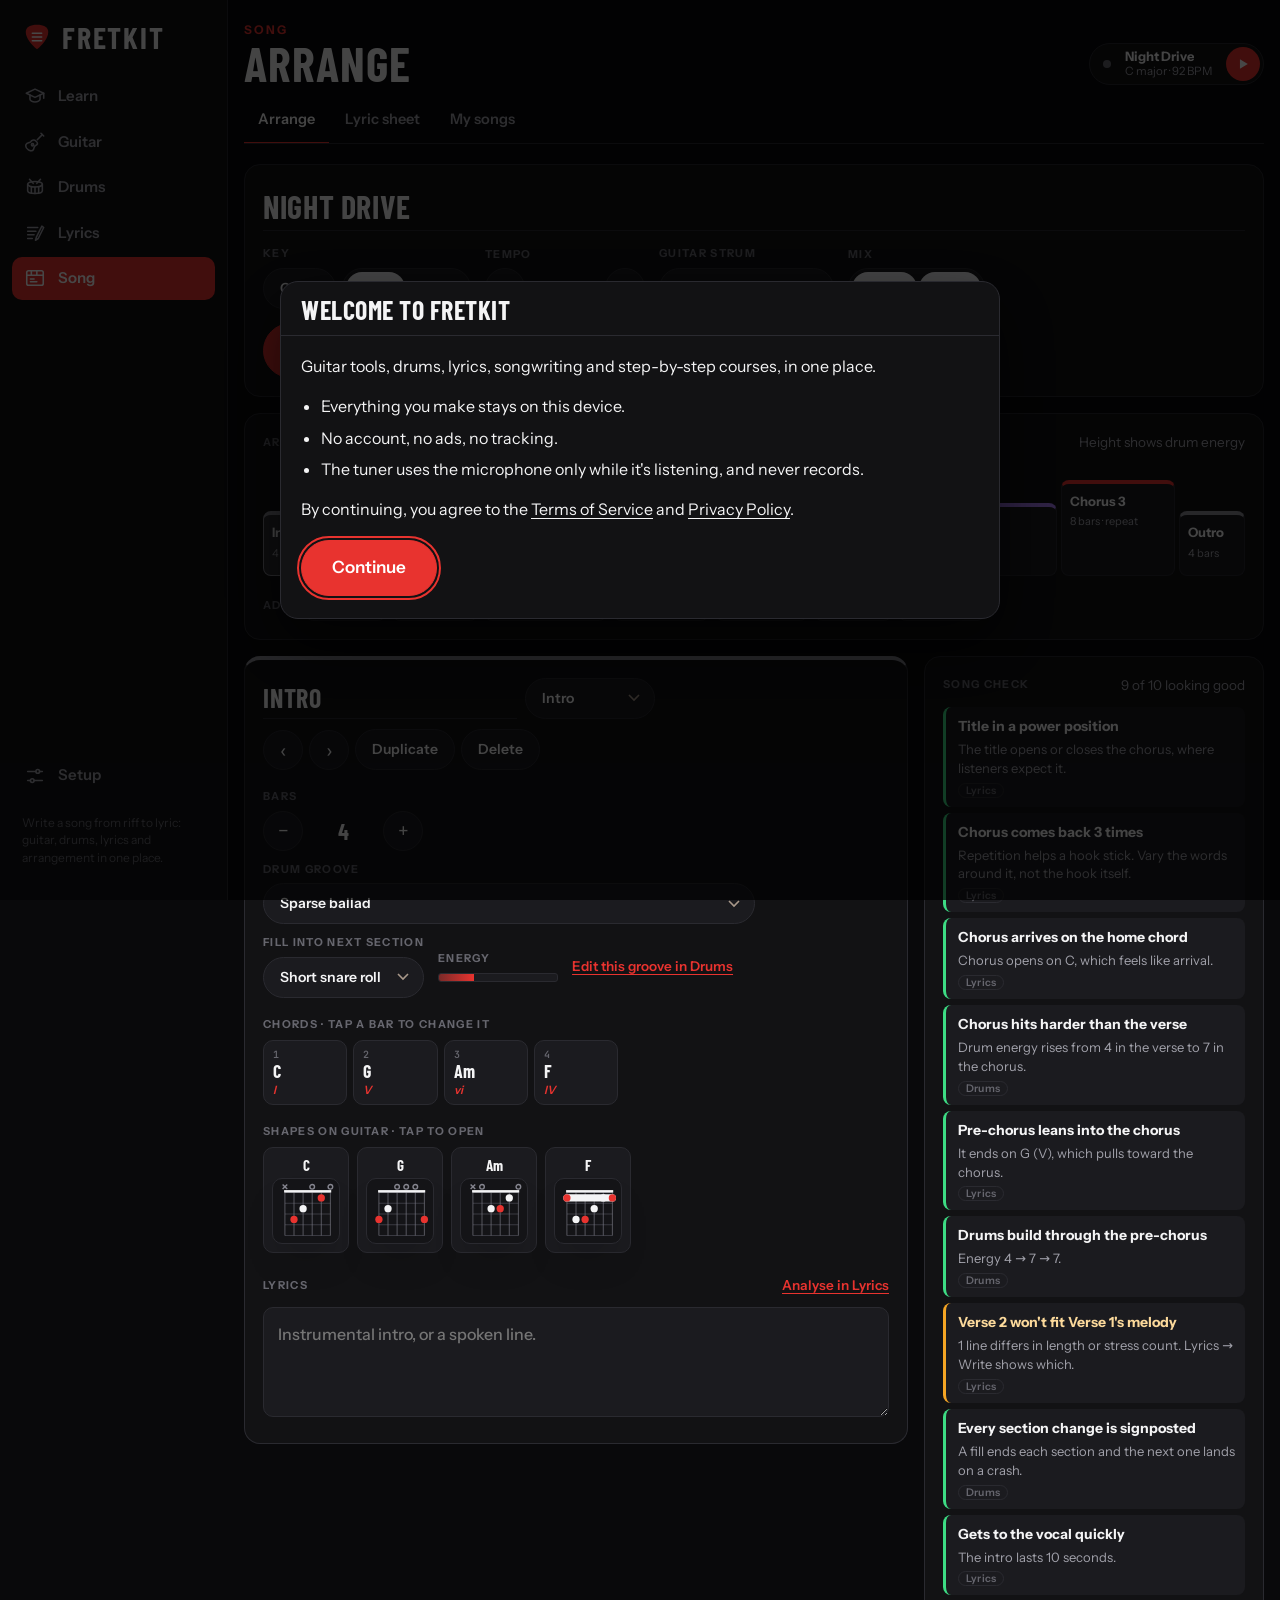
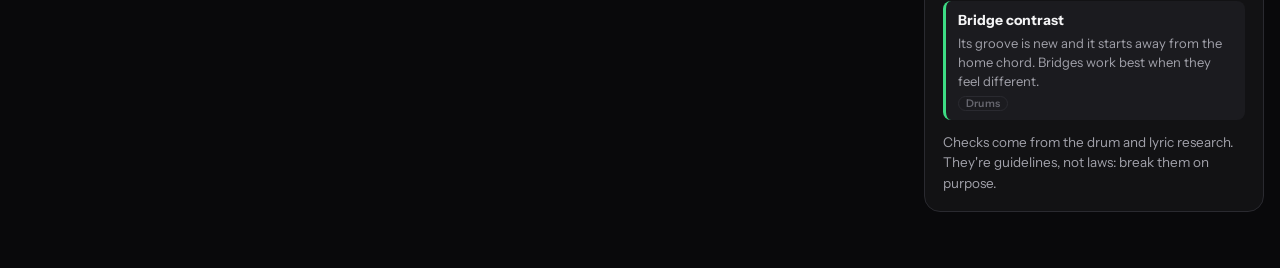
==== commit 0cd6cb16: "Deploy 2026-11-10 02:40" ====
--- a/index.html
+++ b/index.html
@@ -1,353 +1,9 @@
 <!doctype html>
-<html lang="en"><head><meta charset="utf-8"><meta name="viewport" content="width=device-width,initial-scale=1,viewport-fit=cover"><meta name="description" content="Fretkit: guitar tuner, chords, scales, drums, lyrics and song arranging, with interactive guitar courses."><meta name="theme-color" content="#09090b"><meta name="mobile-web-app-capable" content="yes"><link rel="manifest" href="manifest.webmanifest"><link rel="icon" type="image/svg+xml" href="icon.svg"><link rel="icon" type="image/png" sizes="192x192" href="icon-192.png"><link rel="apple-touch-icon" href="apple-touch-icon.png"></head>
+<html lang="en"><head><meta charset="utf-8"><meta name="viewport" content="width=device-width,initial-scale=1,viewport-fit=cover"><meta http-equiv="Content-Security-Policy" content="default-src 'none'; script-src 'self'; style-src 'self' 'unsafe-inline'; style-src-elem 'self'; style-src-attr 'unsafe-inline'; img-src 'self' data:; font-src 'self'; manifest-src 'self'; connect-src 'self'; media-src 'self'; base-uri 'none'; form-action 'none'; object-src 'none'; frame-src 'none'; worker-src 'none'"><meta name="referrer" content="no-referrer"><meta name="description" content="Fretkit: guitar tuner, chords, scales, drums, lyrics and song arranging, with step-by-step guitar courses."><meta name="theme-color" content="#09090b"><meta name="mobile-web-app-capable" content="yes"><link rel="manifest" href="manifest.webmanifest"><link rel="icon" type="image/svg+xml" href="icon.svg"><link rel="icon" type="image/png" sizes="192x192" href="icon-192.png"><link rel="apple-touch-icon" href="apple-touch-icon.png"></head>
 <body>
 <title>Fretkit</title>
 <link rel="stylesheet" href="fonts/fonts.css">
-<style>
-/* Layout: nav rail on desktop, bottom tab bar on phones; one working view at a time. Ebony neck and dark chord boxes, red marks the root. */
-:root{
-  --bg:#09090b; --panel:#121214; --panel-2:#1b1b1f; --line:#2a2a30; --ink:#f4f4f5; --muted:#a1a1aa; --faint:#66666e;
-  --accent:#e8332f; --accent-ink:#ffffff; --accent-soft:rgba(232,51,47,.14); --good:#3ddc84; --off:#f5a524;
-  --pearl:#f4f4f5; --chart-bg:#141417; --chart-grid:#3a3a42; --chart-str:#7a7a84; --chart-ink:#f4f4f5; --chart-lbl:#0b0b0d; --chart-root:#e8332f; --chart-soft:#85858f;
-  --f1:#6e1310; --f1-edge:#c2463f; --f2:#a91f1a; --f3:#e8332f; --f4:#ff9a8f;
-  --font-display:"Barlow Condensed","Arial Narrow","Roboto Condensed",sans-serif;
-  --font-body:"Instrument Sans",system-ui,-apple-system,"Segoe UI",Roboto,sans-serif;
-  --font-mono:"JetBrains Mono",ui-monospace,"SFMono-Regular",Consolas,monospace;
-  color-scheme:dark;
-}
-*{box-sizing:border-box}
-[hidden]{display:none!important}
-html,body{height:100%}
-body{margin:0;background:var(--bg);color:var(--ink);font:15px/1.5 var(--font-body);-webkit-font-smoothing:antialiased}
-button,select,input{font:inherit;color:inherit}
-button{cursor:pointer}
-:focus-visible{outline:2px solid var(--accent);outline-offset:2px}
-h1,h2,h3{text-wrap:balance}
-
-/* ---------- shell ---------- */
-.app{display:grid;grid-template-columns:228px minmax(0,1fr);min-height:100%}
-.rail{position:sticky;top:0;align-self:start;height:100vh;display:flex;flex-direction:column;gap:3px;padding:22px 12px;padding-left:max(12px,env(safe-area-inset-left,0px));border-right:1px solid var(--line);background:var(--panel)}
-.brand{display:flex;align-items:center;gap:10px;padding:0 10px 20px}
-.brand svg{width:30px;height:30px}
-.brand b{font:700 30px/1 var(--font-display);letter-spacing:.06em;text-transform:uppercase}
-.tab{display:flex;align-items:center;gap:12px;padding:10px 12px;border-radius:10px;border:0;background:none;color:var(--muted);text-align:left;font-weight:600;font-size:15px}
-.tab svg{width:22px;height:22px;flex:none;fill:none;stroke:currentColor;stroke-width:1.7;stroke-linecap:round;stroke-linejoin:round}
-.tab:hover{color:var(--ink);background:var(--panel-2)}
-.tab[aria-current="page"]{color:var(--accent-ink);background:var(--accent)}
-.rail-gap{flex:1}
-.rail-foot{margin-top:14px;font-size:12px;line-height:1.45;color:var(--faint);padding:0 10px}
-
-main{min-width:0;padding-block:24px 56px;padding-left:max(16px,env(safe-area-inset-left,0px));padding-right:max(16px,env(safe-area-inset-right,0px))}
-.wrap{max-width:1140px;margin:0 auto;display:flex;flex-direction:column;gap:20px}
-.topbar{display:flex;align-items:flex-end;justify-content:space-between;gap:12px 20px;flex-wrap:wrap}
-.topbar h1{font:700 48px/.9 var(--font-display);text-transform:uppercase;letter-spacing:.02em;margin:0}
-.titles{display:flex;flex-direction:column;gap:6px;min-width:0}
-.eyebrow{font:700 12px/1 var(--font-body);letter-spacing:.18em;text-transform:uppercase;color:var(--accent)}
-.top-tools{display:flex;flex-wrap:wrap;align-items:center;gap:8px;min-width:0}
-.song-pill{display:inline-flex;align-items:center;gap:4px;border:1px solid var(--line);background:var(--panel);border-radius:999px;padding:3px 3px 3px 4px;max-width:100%;min-width:0}
-.sp-info{display:flex;flex-direction:column;align-items:flex-start;border:0;background:none;padding:2px 10px;line-height:1.2;min-width:0;text-align:left}
-.sp-title{font-weight:700;font-size:13px;color:var(--ink);white-space:nowrap;overflow:hidden;text-overflow:ellipsis;max-width:220px}
-.sp-meta{font-size:11.5px;color:var(--muted);white-space:nowrap}
-.sp-play{width:34px;height:34px;border-radius:50%;border:0;background:var(--accent);color:#fff;display:inline-flex;align-items:center;justify-content:center;flex:none}
-.sp-play svg{width:14px;height:14px;fill:currentColor}
-.song-pill.playing{border-color:var(--accent)}
-.subtabs{display:flex;gap:2px;border-bottom:1px solid var(--line);overflow-x:auto;scrollbar-width:none;margin-top:-6px}
-.subtabs::-webkit-scrollbar{display:none}
-.subtabs button{flex:none;border:0;background:none;padding:10px 14px 11px;color:var(--muted);font-weight:600;font-size:14.5px;border-bottom:2px solid transparent;margin-bottom:-1px;white-space:nowrap}
-.subtabs button:hover{color:var(--ink)}
-.subtabs button[aria-current="page"]{color:var(--ink);border-bottom-color:var(--accent)}
-.toast{position:fixed;left:50%;bottom:calc(24px + env(safe-area-inset-bottom,0px));transform:translateX(-50%) translateY(20px);background:var(--ink);color:var(--bg);padding:10px 16px;border-radius:999px;font-weight:600;font-size:14px;opacity:0;pointer-events:none;transition:opacity .2s,transform .2s;z-index:60;max-width:calc(100% - 32px);text-align:center}
-.toast.on{opacity:1;transform:translateX(-50%) translateY(0)}
-.ctx-pill{display:inline-block;border:1px solid var(--line);background:var(--panel);border-radius:999px;padding:7px 14px;color:var(--muted);font-size:13px;font-weight:500;max-width:100%;text-align:left}
-.ctx-pill b{color:var(--ink);font-weight:600}
-.ctx-pill:hover{border-color:var(--accent);color:var(--ink)}
-
-@media (max-width:860px){
-  .app{grid-template-columns:minmax(0,1fr)}
-  .rail{position:fixed;inset:auto 0 0 0;height:auto;flex-direction:row;gap:0;z-index:30;border-right:0;border-top:1px solid var(--line);overflow-x:auto;
-    padding:6px max(6px,env(safe-area-inset-right,0px)) calc(6px + env(safe-area-inset-bottom,0px)) max(6px,env(safe-area-inset-left,0px))}
-  .brand,.rail-foot,.rail-gap{display:none}
-  .toast{bottom:calc(84px + env(safe-area-inset-bottom,0px))}
-  .sp-title{max-width:120px}
-  .tab{flex:1 1 0;min-width:0;flex-direction:column;align-items:center;gap:2px;padding:6px 1px;font-size:9.5px;letter-spacing:-.01em}
-  .tab span{max-width:100%;overflow:hidden;text-overflow:ellipsis;white-space:nowrap}
-  .note-read b{font-size:96px}
-  .note-read{min-height:84px}
-  main{padding-bottom:calc(96px + env(safe-area-inset-bottom,0px));padding-top:18px}
-  .topbar h1{font-size:38px}
-}
-
-/* ---------- shared controls ---------- */
-.panel{background:var(--panel);border:1px solid var(--line);border-radius:16px;padding:18px}
-.label{font-size:11px;font-weight:700;letter-spacing:.12em;text-transform:uppercase;color:var(--faint)}
-.row{display:flex;flex-wrap:wrap;align-items:center;gap:10px 14px}
-.stack{display:flex;flex-direction:column;gap:10px}
-.btn{display:inline-flex;align-items:center;justify-content:center;gap:8px;border:1px solid var(--line);background:var(--panel-2);padding:9px 16px;border-radius:999px;font-weight:600;font-size:14px;white-space:nowrap}
-.btn:hover{border-color:var(--muted)}
-.btn svg{width:16px;height:16px;fill:currentColor}
-.btn-primary{background:var(--accent);border-color:var(--accent);color:var(--accent-ink)}
-.btn-primary:hover{filter:brightness(1.08);border-color:var(--accent)}
-.btn.big{padding:14px 30px;font-size:17px}
-.icon-btn{width:40px;height:40px;border-radius:50%;border:1px solid var(--line);background:var(--panel-2);display:inline-flex;align-items:center;justify-content:center;font-size:20px;line-height:1;flex:none}
-.icon-btn:hover{border-color:var(--muted)}
-.seg{display:inline-flex;flex-wrap:wrap;background:var(--panel-2);border:1px solid var(--line);border-radius:999px;padding:3px;gap:2px}
-.seg button{border:0;background:none;padding:6px 12px;border-radius:999px;color:var(--muted);font-size:13px;font-weight:600}
-.seg button:hover{color:var(--ink)}
-.seg button[aria-pressed="true"]{background:var(--ink);color:var(--bg)}
-.select{appearance:none;-webkit-appearance:none;background:var(--panel-2) url("data:image/svg+xml,%3Csvg xmlns='http://www.w3.org/2000/svg' width='12' height='8'%3E%3Cpath d='M1 1l5 5 5-5' fill='none' stroke='%23a8988a' stroke-width='1.6'/%3E%3C/svg%3E") no-repeat right 14px center;border:1px solid var(--line);border-radius:999px;padding:9px 38px 9px 16px;font-weight:600;font-size:14px;max-width:100%}
-.stepper{display:inline-flex;align-items:center;gap:8px}
-.stepper output{min-width:64px;text-align:center;font:700 22px/1 var(--font-display);font-variant-numeric:tabular-nums}
-.switch{display:inline-flex;align-items:center;gap:10px;cursor:pointer;font-weight:500}
-.switch input{appearance:none;-webkit-appearance:none;width:42px;height:24px;border-radius:999px;background:var(--panel-2);border:1px solid var(--line);position:relative;margin:0;cursor:pointer;transition:background .15s}
-.switch input::after{content:"";position:absolute;top:2px;left:2px;width:18px;height:18px;border-radius:50%;background:var(--muted);transition:transform .15s,background .15s}
-.switch input:checked{background:var(--accent);border-color:var(--accent)}
-.switch input:checked::after{transform:translateX(18px);background:var(--accent-ink)}
-input[type=range]{accent-color:var(--accent);width:100%}
-.hint{color:var(--muted);font-size:13.5px;margin:0}
-
-.roots{display:grid;grid-template-columns:repeat(auto-fill,minmax(46px,1fr));gap:5px}
-.root{height:50px;border-radius:10px;border:1px solid var(--line);background:var(--panel-2);display:flex;flex-direction:column;align-items:center;justify-content:center;font:700 20px/1 var(--font-display);padding:0}
-.root.black{background:#0d0d0f}
-.root small{font:500 10px/1.2 var(--font-body);color:var(--faint)}
-.root:hover{border-color:var(--muted)}
-.root[aria-pressed="true"]{background:var(--accent);color:var(--accent-ink);border-color:var(--accent)}
-.root[aria-pressed="true"] small{color:var(--accent-ink)}
-@media (max-width:520px){.roots{grid-template-columns:repeat(6,minmax(0,1fr))}}
-.tgroups{display:flex;flex-direction:column;gap:10px}
-.tgroup{display:grid;grid-template-columns:104px minmax(0,1fr);gap:8px;align-items:start}
-.tgroup .label{padding-top:7px}
-@media (max-width:560px){.tgroup{grid-template-columns:minmax(0,1fr)}.tgroup .label{padding-top:0}}
-.chips{display:flex;flex-wrap:wrap;gap:6px}
-.chip{border:1px solid var(--line);background:none;border-radius:8px;padding:5px 11px;font:600 14px/1.3 var(--font-body);color:var(--ink)}
-.chip:hover{border-color:var(--muted)}
-.chip[aria-pressed="true"]{background:var(--ink);color:var(--bg);border-color:var(--ink)}
-
-.tokens{display:flex;flex-wrap:wrap;gap:6px}
-.token{display:flex;flex-direction:column;align-items:center;min-width:44px;padding:6px 8px;border-radius:10px;background:var(--panel-2);border:1px solid var(--line)}
-.token b{font:700 20px/1.1 var(--font-display)}
-.token span{font:600 11px/1.2 var(--font-mono);color:var(--muted)}
-.token.is-root{border-color:var(--accent)}
-.token.is-root b{color:var(--accent)}
-
-/* ---------- neck ---------- */
-.neck-card{background:var(--panel);border:1px solid var(--line);border-radius:16px;padding:14px 0 6px;min-width:0}
-.neck-card > .row{padding:0 16px 10px}
-.neck-scroll{overflow-x:auto;overscroll-behavior-x:contain;-webkit-overflow-scrolling:touch;padding:0 6px}
-.neck-scroll svg{display:block;font-family:var(--font-mono)}
-.nk-fret{stroke:#9d9da6;stroke-width:2.4}
-.nk-nut{fill:#e7e5e0}
-.nk-inlay{fill:#e4e4e7;opacity:.32}
-.nk-num{fill:var(--faint);font-size:11px;font-weight:600;text-anchor:middle}
-.nk-num.in{fill:var(--muted)}
-.nk-lbl{fill:var(--muted);font-size:12px;font-weight:700;text-anchor:middle;dominant-baseline:central}
-.nk-win{fill:rgba(232,51,47,.08);stroke:var(--accent);stroke-width:1.5;stroke-dasharray:5 4}
-.nk-capo{fill:#26262b;stroke:#7a7a84}
-.nk-capo-t{fill:var(--accent);font-size:10px;font-weight:700;text-anchor:middle}
-.mk circle{stroke:#000;stroke-width:1.5}
-.mk text{font-size:10.5px;font-weight:700;fill:#0b0b0d;text-anchor:middle;dominant-baseline:central;pointer-events:none}
-.mk.root text{fill:#fff}
-.mk.root circle{fill:var(--accent)}
-.mk.tone circle{fill:var(--pearl)}
-.mk.ghost circle{fill:rgba(244,244,245,.08);stroke:rgba(244,244,245,.3)}
-.mk.ghost text{fill:rgba(244,244,245,.6)}
-.mk.dim{opacity:.26}
-.mk.play circle{stroke:#fff;stroke-width:4}
-.mk.dim.play{opacity:1}
-.mk.x text{fill:var(--muted);font-size:15px}
-.mk.o circle{fill:none;stroke:var(--pearl);stroke-width:2}
-.mk{pointer-events:none}
-.hit{fill:transparent;cursor:pointer}
-.hit:hover{fill:rgba(255,255,255,.07)}
-
-/* ---------- chord box ---------- */
-.paper{background:var(--chart-bg);border:1px solid var(--line);border-radius:10px;color:var(--chart-ink);box-shadow:0 22px 44px -24px rgba(0,0,0,.9)}
-.paper svg{display:block;font-family:var(--font-mono)}
-.cd-fret{stroke:var(--chart-grid);stroke-width:1.3}
-.cd-string{stroke:var(--chart-str)}
-.cd-nut{fill:var(--chart-ink)}
-.cd-dot{fill:var(--chart-ink)}
-.cd-dot.root{fill:var(--chart-root)}
-.cd-lbl.on-root{fill:#fff}
-.cd-lbl{fill:var(--chart-lbl);font-size:13px;font-weight:700;text-anchor:middle;dominant-baseline:central}
-.cd-mark{stroke:var(--chart-soft);fill:none;stroke-width:1.7}
-.cd-pos{fill:var(--chart-ink);font-size:13px;font-weight:700}
-.cd-row{fill:var(--chart-ink);font-size:12px;font-weight:700;text-anchor:middle}
-.cd-row.soft{fill:var(--chart-soft);font-weight:600}
-.small .cd-pos{font-size:8px}
-
-/* ---------- tuner ---------- */
-.tuner{display:grid;grid-template-columns:minmax(0,1fr) minmax(0,330px);gap:20px;align-items:start}
-@media (max-width:980px){.tuner{grid-template-columns:minmax(0,1fr)}}
-.tuner-main{display:flex;flex-direction:column;align-items:center;gap:6px;padding:18px 18px 22px}
-.gauge{width:100%;max-width:560px}
-.gauge .tick{stroke:var(--faint);stroke-width:2}
-.gauge .tick.major{stroke:var(--muted);stroke-width:2.5}
-.gauge .tick.zero{stroke:var(--ink);stroke-width:3.5}
-.gauge .glbl{fill:var(--faint);font:600 13px var(--font-mono);text-anchor:middle}
-.gauge .zone{fill:none;stroke:var(--good);stroke-width:14;opacity:.25}
-.gauge .needle{stroke:var(--ink);stroke-width:4;stroke-linecap:round}
-.gauge .hub{fill:var(--ink)}
-.gauge #needle{transition:transform .09s linear}
-.tuned .gauge .needle,.tuned .gauge .hub{stroke:var(--good);fill:var(--good)}
-.tuned .gauge .zone{opacity:.7}
-.note-read{display:flex;align-items:flex-start;justify-content:center;gap:2px;margin-top:6px;min-height:102px}
-.note-read b{font:700 120px/.85 var(--font-display);letter-spacing:-.01em;min-width:1ch;text-align:center}
-.note-read sup{font:700 34px/1 var(--font-display);color:var(--muted);margin-top:8px}
-.tuned .note-read b{color:var(--good)}
-.status{font:700 15px/1.2 var(--font-body);letter-spacing:.1em;text-transform:uppercase;color:var(--muted);min-height:1.2em}
-.tuned .status{color:var(--good)}
-.status.flat,.status.sharp{color:var(--off)}
-.readouts{display:grid;grid-template-columns:repeat(3,minmax(0,1fr));gap:10px;width:100%;max-width:560px;margin-top:10px}
-.readouts div{background:var(--panel-2);border-radius:12px;padding:10px 12px;text-align:center}
-.readouts b{display:block;font:700 18px/1.2 var(--font-mono);font-variant-numeric:tabular-nums}
-.strobe{width:100%;max-width:560px;height:22px;border-radius:6px;margin-top:12px;background-color:var(--panel-2);background-image:repeating-linear-gradient(90deg,rgba(244,244,245,.5) 0 12px,transparent 12px 24px);opacity:.35;transition:opacity .2s}
-.strobe.live{opacity:1}
-.tuned .strobe{background-image:repeating-linear-gradient(90deg,rgba(61,220,132,.85) 0 12px,transparent 12px 24px)}
-.level{width:100%;max-width:560px;height:4px;border-radius:2px;background:var(--panel-2);overflow:hidden}
-.level i{display:block;height:100%;width:0;background:var(--muted);transition:width .08s}
-.tuner-side{display:flex;flex-direction:column;gap:16px}
-.strings{display:grid;gap:6px}
-.string-btn{min-width:0;min-height:64px;border-radius:12px;border:1px solid var(--line);background:var(--panel-2);display:flex;flex-direction:column;align-items:center;justify-content:center;gap:2px;padding:6px 4px}
-.string-btn b{font:700 26px/1 var(--font-display)}
-.string-btn span{font:600 10.5px var(--font-mono);color:var(--faint)}
-.string-btn.active{border-color:var(--accent);box-shadow:inset 0 0 0 1px var(--accent)}
-.string-btn.locked{background:var(--accent);color:var(--accent-ink);border-color:var(--accent)}
-.string-btn.locked span{color:var(--accent-ink)}
-.string-btn.ok b{color:var(--good)}
-.notice{border-left:3px solid var(--off);background:rgba(245,165,36,.08);padding:10px 12px;border-radius:0 10px 10px 0;font-size:13.5px;margin:0}
-
-/* ---------- metronome ---------- */
-.metro{display:grid;grid-template-columns:minmax(0,1fr) minmax(0,1fr);gap:20px;align-items:start}
-@media (max-width:900px){.metro{grid-template-columns:minmax(0,1fr)}}
-.metro-main{display:flex;flex-direction:column;align-items:center;gap:14px}
-.pendulum{width:100%;max-width:300px}
-.pendulum .case{fill:var(--panel-2);stroke:var(--line);stroke-width:2}
-.pendulum .scale-t{stroke:var(--faint);stroke-width:1.5}
-.pendulum .arm{stroke:var(--ink);stroke-width:3.5;stroke-linecap:round}
-.pendulum .weight{fill:var(--accent)}
-.pendulum .pivot{fill:var(--ink)}
-.bpm-row{display:flex;align-items:center;gap:16px}
-.bpm{display:flex;flex-direction:column;align-items:center;min-width:150px}
-.bpm b{font:700 92px/.85 var(--font-display);font-variant-numeric:tabular-nums}
-.bpm span{font:700 12px var(--font-body);letter-spacing:.2em;color:var(--faint)}
-.bpm em{font:italic 500 16px var(--font-body);color:var(--accent);margin-top:2px}
-.beats{display:flex;flex-wrap:wrap;gap:10px;justify-content:center}
-.beat{width:46px;height:46px;border-radius:50%;border:2px solid var(--line);background:var(--panel-2);font:700 18px var(--font-display);color:var(--muted);transition:transform .06s}
-.beat.acc{border-color:var(--accent);color:var(--accent)}
-.beat.mute{opacity:.4;border-style:dashed}
-.beat.on{background:var(--ink);color:var(--bg);transform:scale(1.08)}
-.beat.acc.on{background:var(--accent);color:var(--accent-ink)}
-.metro-side{display:flex;flex-direction:column;gap:16px}
-.field{display:flex;flex-direction:column;gap:8px}
-
-/* ---------- chords ---------- */
-.chord-layout{display:grid;grid-template-columns:minmax(0,1fr) minmax(0,400px);gap:20px;align-items:start}
-@media (max-width:1020px){.chord-layout{grid-template-columns:minmax(0,1fr)}.chord-layout .chord-card{order:-1}}
-.chord-card{display:flex;flex-direction:column;gap:16px;align-items:stretch}
-.chord-title{display:flex;align-items:baseline;justify-content:space-between;gap:12px;flex-wrap:wrap}
-.chord-title h2{font:700 64px/.9 var(--font-display);margin:0}
-.chord-title p{margin:0;color:var(--muted);font-weight:500}
-.diagram-stage{display:flex;align-items:center;justify-content:center;gap:10px}
-.diagram-stage .paper{padding:10px 8px 4px;flex:0 1 auto;min-width:0}
-.diagram-stage .paper svg{width:100%;height:auto;max-width:340px}
-.vmeta{display:flex;justify-content:space-between;gap:10px;color:var(--muted);font-size:13px;font-weight:600}
-.vmeta b{color:var(--ink)}
-.variations{display:flex;gap:8px;overflow-x:auto;padding:4px 2px 10px;overscroll-behavior-x:contain}
-.var{flex:none;border:2px solid transparent;border-radius:8px;padding:0;background:none}
-.var .paper{padding:3px}
-.var .paper svg{width:76px;height:auto}
-.var[aria-pressed="true"]{border-color:var(--accent)}
-.empty{padding:28px;text-align:center;color:var(--muted)}
-
-/* ---------- scales ---------- */
-.harmony{display:flex;flex-direction:column;gap:10px}
-.hrow{display:flex;gap:6px;overflow-x:auto;padding-bottom:4px}
-.hchord{flex:1 0 74px;display:flex;flex-direction:column;align-items:center;gap:2px;padding:8px 6px;border-radius:10px;border:1px solid var(--line);background:var(--panel-2)}
-.hchord:hover{border-color:var(--accent)}
-.hchord i{font:italic 600 13px var(--font-body);color:var(--accent)}
-.hchord b{font:700 20px/1.1 var(--font-display)}
-
-.pat-nav{padding:0 16px 12px}
-.pat-nav .chips{gap:4px}
-.pat-nav .chip{min-width:34px;text-align:center}
-.pat-title{display:flex;flex-direction:column;line-height:1.25;min-width:0}
-.pat-title b{font:700 20px/1.1 var(--font-display);text-transform:uppercase;letter-spacing:.03em}
-.pat-title span{font-size:12.5px;color:var(--muted)}
-.pat-gallery{display:grid;grid-template-columns:repeat(auto-fill,minmax(160px,1fr));gap:10px}
-.pcard{display:flex;flex-direction:column;align-items:stretch;gap:4px;padding:10px 10px 8px;border-radius:12px;border:1px solid var(--line);background:var(--panel-2);text-align:left}
-.pcard:hover{border-color:var(--muted)}
-.pcard[aria-pressed="true"]{border-color:var(--accent);box-shadow:inset 0 0 0 1px var(--accent)}
-.pcard b{font:700 16px/1.1 var(--font-display);text-transform:uppercase;letter-spacing:.03em}
-.pcard span{font-size:11.5px;color:var(--muted)}
-.pcard svg{width:100%;height:auto;display:block;margin-top:4px}
-.mini-fret{stroke:#45454d;stroke-width:1.2}
-.mini-nut{stroke:#e7e5e0;stroke-width:3}
-.mini-str{stroke:#85858f;stroke-width:.9}
-.mini-dot{fill:var(--pearl)}
-.mini-dot.root{fill:var(--accent)}
-.mini-num{fill:var(--faint);font:600 9px var(--font-mono)}
-
-/* finger colours: a red gradient from index (darkest) to pinky (lightest); the root gets a white ring */
-.mk.fing circle{stroke:#000}
-.mk.f0 circle{fill:var(--pearl)}
-.mk.f1 circle{fill:var(--f1);stroke:var(--f1-edge)}
-.mk.f2 circle{fill:var(--f2)}
-.mk.f3 circle{fill:var(--f3)}
-.mk.f4 circle{fill:var(--f4)}
-.mk.f1 text,.mk.f2 text,.mk.f3 text{fill:#fff}
-.mk circle.ring{fill:none;stroke:var(--pearl);stroke-width:2.6}
-.cd-dot.f0{fill:var(--pearl)}
-.cd-dot.f1{fill:var(--f1);stroke:var(--f1-edge);stroke-width:1.5}
-.cd-dot.f2{fill:var(--f2)}
-.cd-dot.f3{fill:var(--f3)}
-.cd-dot.f4{fill:var(--f4)}
-.cd-lbl.lf1,.cd-lbl.lf2,.cd-lbl.lf3{fill:#fff}
-.cd-ring{fill:none;stroke:var(--pearl);stroke-width:2.6}
-.mini-dot.f0{fill:var(--pearl)}
-.mini-dot.f1{fill:var(--f1);stroke:var(--f1-edge);stroke-width:.8}
-.mini-dot.f2{fill:var(--f2)}
-.mini-dot.f3{fill:var(--f3)}
-.mini-dot.f4{fill:var(--f4)}
-.mini-ring{fill:none;stroke:var(--pearl);stroke-width:1.5}
-.legend{display:flex;flex-wrap:wrap;justify-content:center;gap:6px 14px;font-size:12.5px;color:var(--muted)}
-.legend span{display:inline-flex;align-items:center;gap:6px}
-.legend i{width:14px;height:14px;border-radius:50%;display:inline-block;border:1px solid #000}
-.legend i.f1{background:var(--f1);border-color:var(--f1-edge)}
-.legend i.f2{background:var(--f2)}
-.legend i.f3{background:var(--f3)}
-.legend i.f4{background:var(--f4)}
-.legend i.rr{background:transparent;border:2.5px solid var(--pearl)}
-
-/* ---------- finder ---------- */
-.results{display:grid;grid-template-columns:repeat(auto-fill,minmax(180px,1fr));gap:10px}
-.result{display:flex;flex-direction:column;align-items:flex-start;gap:2px;text-align:left;padding:12px 14px;border-radius:12px;border:1px solid var(--line);background:var(--panel-2)}
-.result:hover{border-color:var(--accent)}
-.result b{font:700 30px/1 var(--font-display)}
-.result span{font-size:12.5px;color:var(--muted)}
-.result.best{border-color:var(--accent);background:linear-gradient(180deg,var(--accent-soft),transparent)}
-
-/* ---------- setup ---------- */
-.setup{display:grid;grid-template-columns:repeat(2,minmax(0,1fr));gap:16px}
-@media (max-width:860px){.setup{grid-template-columns:minmax(0,1fr)}}
-.setup h3{margin:0 0 4px;font:700 22px/1.1 var(--font-display);text-transform:uppercase;letter-spacing:.04em}
-.instr-grid{display:grid;grid-template-columns:repeat(auto-fill,minmax(150px,1fr));gap:8px}
-.opt{display:flex;flex-direction:column;align-items:flex-start;gap:2px;text-align:left;padding:10px 12px;border-radius:12px;border:1px solid var(--line);background:var(--panel-2)}
-.opt:hover{border-color:var(--muted)}
-.opt b{font-weight:600}
-.opt span{font:500 11.5px var(--font-mono);color:var(--muted)}
-.opt[aria-pressed="true"]{border-color:var(--accent);box-shadow:inset 0 0 0 1px var(--accent)}
-.opt[aria-pressed="true"] b{color:var(--accent)}
-.tune-list{display:grid;grid-template-columns:repeat(auto-fill,minmax(200px,1fr));gap:8px}
-.tune-edit{display:flex;flex-wrap:wrap;gap:8px}
-.tstr{display:flex;flex-direction:column;align-items:center;gap:4px;padding:8px;border-radius:12px;background:var(--panel-2);border:1px solid var(--line);min-width:64px}
-.tstr b{font:700 22px/1 var(--font-display)}
-.tstr span{font:600 10px var(--font-mono);color:var(--faint)}
-.tstr .row{gap:4px}
-.tstr button{width:26px;height:26px;border-radius:50%;border:1px solid var(--line);background:var(--panel);padding:0;line-height:1}
-.span-2{grid-column:1/-1}
-
-@media (prefers-reduced-motion:reduce){*{transition:none!important;animation:none!important}}
-</style>
+<link rel="stylesheet" href="css/app.css">
 
 <div class="app">
   <nav class="rail" aria-label="Sections">
@@ -400,6 +56,7 @@
           <div class="tuner-side">
             <div class="panel stack">
               <button class="btn btn-primary big" id="mic-btn">Start tuner</button>
+              <p class="hint" id="mic-note">The tuner uses the microphone only while it is listening. The sound is analysed on this device and is never recorded or sent.</p>
               <p class="notice" id="mic-msg" hidden></p>
               <span class="label">Mode</span>
               <div class="seg" id="tuner-mode">
@@ -618,12 +275,16 @@
             <div class="seg" id="set-frets"><button data-v="12">12</button><button data-v="15">15</button><button data-v="19">19</button><button data-v="22">22</button><button data-v="24">24</button></div>
             <label class="switch"><input type="checkbox" id="set-tap"> Play notes when tapped</label>
           </div>
-          <div class="panel stack"><h3>About</h3>
-            <p class="hint">Settings are saved on this device. Chord shapes are worked out for whatever instrument, tuning and capo you choose, so alternate tunings get real fingerings too.</p>
+          <div class="panel stack span-2" id="set-about"><h3>About</h3>
+            <p class="hint"><b id="about-ver">Fretkit</b> · <span id="about-co"></span></p>
+            <div class="row legal-links"><button class="btn small" data-legal="privacy">Privacy Policy</button><button class="btn small" data-legal="terms">Terms of Service</button><button class="btn small" data-legal="storage">Cookie and Storage Notice</button><button class="btn small" data-legal="licences">Licences</button></div>
+            <p class="hint">Questions, privacy requests or a problem to report: <a id="about-mail" href="#"></a></p>
+            <p class="hint" id="about-data">Everything you make in Fretkit (songs, grooves, lesson progress and settings) is saved only on this device. There is no account, and no ads, analytics or tracking. Chord shapes are worked out for whatever instrument, tuning and capo you choose, so alternate tunings get real fingerings too.</p>
             <p class="hint">All riffs, exercises, example songs and lyrics in Fretkit are original. Artist names, song titles and gear names are used only to describe styles and sounds. Product names and trademarks belong to their owners, and their use does not imply any endorsement or affiliation.</p>
-            <details class="licenses"><summary class="label">Open-source licences</summary>
-              <p class="hint">Fonts: Barlow Condensed, Instrument Sans and JetBrains Mono, each licensed under the SIL Open Font License 1.1. The Android app is built with Capacitor, licensed under the MIT License.</p>
-            </details>
+            <div class="stack erase"><span class="label">Your data</span>
+              <p class="hint">Erase every song, groove, lesson step and setting Fretkit has saved on this device. This can't be undone, so copy your songs first (Song → My songs → Copy all songs).</p>
+              <div><button class="btn small btn-danger" id="erase-btn">Erase all Fretkit data</button></div>
+            </div>
           </div>
         </div>
       </section>
@@ -632,595 +293,30 @@
 </div>
 <div class="toast" id="toast" role="status" aria-live="polite"></div>
 
-<style>
-/* Section colours: one hue per song part, used on every page so a verse always looks like a verse. */
-:root{--sec-intro:#8b8b94;--sec-verse:#4f8fdc;--sec-pre:#f0a830;--sec-chorus:#e8332f;--sec-bridge:#a77bf3;--sec-solo:#2fbfa8}
-
-/* account sync status */
-.sync-box{display:flex;flex-direction:column;gap:2px;padding:12px 14px;border-radius:12px;background:var(--panel);border:1px solid var(--line);border-left:3px solid var(--faint)}
-.sync-box b{font-size:14.5px}
-.sync-box span{font-size:13px;color:var(--muted)}
-.sync-box.synced{border-left-color:var(--good)}
-.sync-box.saving,.sync-box.connecting{border-left-color:var(--muted)}
-.sync-box.slow,.sync-box.error,.sync-box.readonly,.sync-box.full{border-left-color:var(--off)}
-.sp-sync{width:8px;height:8px;border-radius:50%;background:var(--faint);margin-left:9px;flex:none}
-.sp-sync.synced{background:var(--good)}
-.sp-sync.saving,.sp-sync.connecting{background:var(--muted)}
-.sp-sync.slow,.sp-sync.error,.sp-sync.readonly,.sp-sync.full{background:var(--off)}
-
-.btn.small{padding:6px 12px;font-size:13px}
-.select.small{padding:6px 32px 6px 12px;font-size:13px;background-position:right 10px center}
-.field.compact{gap:6px}
-.linkbtn{border:0;background:none;padding:4px 0;color:var(--accent);font-weight:600;font-size:13.5px;text-decoration:underline;text-underline-offset:3px;cursor:pointer}
-.linkbtn:hover{color:var(--ink)}
-.text-in{width:100%;background:transparent;border:0;border-bottom:1px solid var(--line);padding:6px 0;color:var(--ink);font:600 16px var(--font-body)}
-.text-in:focus{outline:none;border-bottom-color:var(--accent)}
-.text-in.big{font:700 32px/1.1 var(--font-display);text-transform:uppercase;letter-spacing:.02em}
-.mono{font-family:var(--font-mono)!important;font-size:12.5px!important}
-.tag{display:inline-block;font:italic 600 10.5px var(--font-body);color:var(--faint);border:1px solid var(--line);border-radius:999px;padding:0 7px;margin-left:4px;letter-spacing:.02em;font-style:normal}
-.ok-note{color:var(--good)!important}
-.sec-tag{display:inline-flex;align-items:center;gap:8px;font:700 18px/1 var(--font-display);text-transform:uppercase;letter-spacing:.04em}
-.sec-tag::before{content:"";width:10px;height:10px;border-radius:3px;background:var(--sc)}
-.tbl-wrap{overflow-x:auto}
-.tbl{width:100%;border-collapse:collapse;font-size:13.5px}
-.tbl th{text-align:left;font-size:11px;letter-spacing:.1em;text-transform:uppercase;color:var(--faint);padding:8px 10px;border-bottom:1px solid var(--line)}
-.tbl td{padding:8px 10px;border-bottom:1px solid var(--line);vertical-align:top;font-variant-numeric:tabular-nums}
-.tbl tr.bad td{color:var(--off)}
-.note{display:inline-block;font-size:13px;line-height:1.4;padding:6px 10px;border-radius:8px;border:1px solid var(--line);background:var(--panel-2);color:var(--muted)}
-.note.ok{border-color:rgba(61,220,132,.35);color:#b9f3d0}
-.note.warn{border-color:rgba(245,165,36,.45);color:#fbd99b}
-.note.info{color:var(--muted)}
-.ebar{display:inline-block;width:56px;height:6px;border-radius:3px;background:var(--panel-2);overflow:hidden;vertical-align:middle;border:1px solid var(--line)}
-.ebar i{display:block;height:100%;background:linear-gradient(90deg,#7a2a28,var(--accent))}
-.ebar.big{width:120px;height:9px}
-.energy{display:flex;flex-direction:column;gap:6px;align-items:flex-end}
-
-/* ---------- drums ---------- */
-.drum-layout{display:grid;grid-template-columns:250px minmax(0,1fr);gap:16px;align-items:start}
-@media (max-width:960px){.drum-layout{grid-template-columns:minmax(0,1fr)}.groove-lib{max-height:260px;overflow-y:auto}}
-.groove-lib{display:flex;flex-direction:column;gap:14px;padding:14px;position:sticky;top:16px}
-.lib-group{display:flex;flex-direction:column;gap:4px}
-.lib-group .label{padding:0 6px 4px}
-.lib-item{display:grid;grid-template-columns:minmax(0,1fr) auto;grid-template-rows:auto auto;gap:2px 8px;align-items:center;text-align:left;border:1px solid transparent;background:none;border-radius:10px;padding:7px 8px}
-.lib-item b{font-weight:600;font-size:14px;white-space:nowrap;overflow:hidden;text-overflow:ellipsis}
-.lib-item .meter{font:600 11px var(--font-mono);color:var(--faint)}
-.lib-item .ebar{grid-column:1/-1;width:100%;height:4px}
-.lib-item:hover{background:var(--panel-2)}
-.lib-item[aria-pressed="true"]{background:var(--panel-2);border-color:var(--accent)}
-.g-head{display:flex;flex-direction:column;gap:2px;min-width:0;flex:1}
-.g-name{background:transparent;border:0;border-bottom:1px solid transparent;color:var(--ink);font:700 30px/1.05 var(--font-display);text-transform:uppercase;letter-spacing:.02em;padding:2px 0;width:100%}
-.g-name:not([readonly]):hover,.g-name:focus{border-bottom-color:var(--line);outline:none}
-.grid-scroll{overflow-x:auto;overscroll-behavior-x:contain;padding-bottom:4px}
-.dgrid{display:flex;flex-direction:column;gap:4px;min-width:calc(100px + var(--steps) * 28px)}
-.dg-row{display:grid;grid-template-columns:96px repeat(var(--steps),minmax(24px,1fr));gap:3px;align-items:center}
-.dg-head span{font:600 10.5px var(--font-mono);color:var(--faint);text-align:center}
-.dg-head span.bt{color:var(--ink)}
-.dg-lbl{border:0;background:none;color:var(--muted);text-align:left;font-size:12.5px;font-weight:600;padding:0 4px;white-space:nowrap}
-.dg-lbl:hover{color:var(--ink)}
-.dg-cell{height:30px;border-radius:6px;border:1px solid var(--line);background:var(--panel-2);padding:0;transition:background .08s}
-.dg-cell.on-beat{background:#222228}
-.dg-cell:hover{border-color:var(--muted)}
-.dg-cell.l1{background:rgba(232,51,47,.32);border-color:rgba(232,51,47,.5)}
-.dg-cell.l2{background:var(--accent);border-color:var(--accent)}
-.dg-cell.l3{background:#ff5a4e;border-color:#fff;box-shadow:inset 0 0 0 2px rgba(255,255,255,.55)}
-.dg-cell.bad{border-color:var(--off);box-shadow:0 0 0 1px var(--off)}
-.dg-cell.now{outline:2px solid #fff;outline-offset:1px}
-.btn.armed{border-color:var(--accent);color:var(--ink);animation:armed 1s infinite}
-@keyframes armed{50%{box-shadow:0 0 0 4px rgba(232,51,47,.25)}}
-.tipcard ul{margin:6px 0 8px;padding-left:18px;color:var(--muted)}
-.tipcard li{margin:3px 0}
-
-/* ---------- guides ---------- */
-.guide{display:flex;flex-direction:column;gap:12px;max-width:900px}
-.guide-lead p{margin:0 0 12px;font-size:16px;line-height:1.6;max-width:68ch}
-.guide details>summary{cursor:pointer;font:700 20px/1.2 var(--font-display);text-transform:uppercase;letter-spacing:.03em;list-style:none;display:flex;justify-content:space-between;gap:12px}
-.guide details>summary::-webkit-details-marker{display:none}
-.guide details>summary::after{content:"+";color:var(--accent);font-size:22px;line-height:1}
-.guide details[open]>summary::after{content:"–"}
-.guide details[open]>summary{margin-bottom:10px}
-.guide p,.guide li{line-height:1.6;max-width:72ch}
-.guide ol,.guide ul{padding-left:20px;margin:0}
-.guide li{margin:6px 0}
-.guide-grid{display:grid;grid-template-columns:repeat(2,minmax(0,1fr));gap:12px 18px;margin-bottom:10px}
-@media (max-width:640px){.guide-grid{grid-template-columns:minmax(0,1fr)}}
-.guide-grid p{margin:6px 0 0;color:var(--muted)}
-.layers{display:grid;grid-template-columns:repeat(5,minmax(0,1fr));gap:8px}
-@media (max-width:860px){.layers{grid-template-columns:repeat(2,minmax(0,1fr))}}
-.layers div{display:flex;flex-direction:column;gap:4px;background:var(--panel-2);border-radius:10px;padding:10px 12px}
-.layers b{font:700 16px var(--font-display);text-transform:uppercase;letter-spacing:.03em;color:var(--accent)}
-.layers span{font-size:13px;color:var(--muted);line-height:1.45}
-.rules li i{color:var(--faint)}
-.sources{font-size:13.5px}
-.sources a{color:var(--muted)}
-
-/* ---------- lyrics ---------- */
-.lyr-top{display:flex;flex-wrap:wrap;gap:14px 24px;align-items:flex-end}
-.legend-ly{display:flex;flex-wrap:wrap;gap:6px 14px;font-size:13px;color:var(--muted);align-items:center}
-.syl{font-weight:500;cursor:pointer;border-radius:3px}
-.syl.s1{color:#ff6b61;font-weight:800}
-.syl.s0{color:var(--ink)}
-.syl.fw{color:var(--faint)}
-.syl:hover{background:var(--panel-2);text-decoration:underline}
-.lyr-sec{display:flex;flex-direction:column;gap:12px;border-left:4px solid var(--sc)}
-.lyr-sec.linked{padding-block:12px}
-.lyr-cols{display:grid;grid-template-columns:minmax(0,1fr) minmax(0,1.15fr);gap:16px;align-items:start}
-@media (max-width:900px){.lyr-cols{grid-template-columns:minmax(0,1fr)}}
-.lyr-ta{width:100%;background:var(--panel-2);border:1px solid var(--line);border-radius:10px;padding:12px 14px;color:var(--ink);font:500 16px/1.75 var(--font-body);resize:vertical}
-.lyr-ta:focus{outline:none;border-color:var(--accent)}
-.lyr-an{display:flex;flex-direction:column;gap:2px;min-width:0}
-.ln{display:flex;justify-content:space-between;align-items:baseline;gap:10px;padding:5px 2px;border-bottom:1px dashed var(--line)}
-.ln-words{font-size:15px;line-height:1.75;min-width:0}
-.wd{white-space:nowrap}
-.wd i{color:var(--faint);font-style:normal;margin:0 1px}
-.ln-meta{display:flex;gap:4px;flex:none}
-.ln-meta span{font:700 11.5px/1 var(--font-mono);padding:4px 6px;border-radius:6px;background:var(--panel-2);color:var(--muted);font-variant-numeric:tabular-nums}
-.ln-meta small{font-weight:500;color:var(--faint);margin-left:2px}
-.ln-meta .rh{background:var(--accent);color:#fff;min-width:24px;text-align:center}
-.ln-meta .rh.none{background:var(--panel-2);color:var(--faint)}
-.ln-meta .vw.closed{color:var(--off)}
-.ln-meta .vw.open{color:var(--good)}
-.lyr-notes{display:flex;flex-wrap:wrap;gap:6px}
-.lyr-ro{background:var(--panel-2);border:1px dashed var(--line);border-radius:10px;padding:12px 14px;color:var(--muted);line-height:1.7}
-.rh-line{display:flex;flex-direction:column;gap:10px;transition:border-color .1s}
-.rh-line.now{border-color:var(--accent)}
-.rh-text{font-size:16px}
-.rgrid{display:grid;grid-template-columns:70px repeat(var(--cols),minmax(38px,1fr));gap:3px;min-width:calc(76px + var(--cols) * 41px)}
-.rgrid>span{font:600 10.5px var(--font-mono);color:var(--faint);text-align:center}
-.rgrid>span.strong{color:var(--accent)}
-.rgrid>span.bt{color:var(--ink)}
-.pk-h{text-align:left!important}
-.pk{display:flex;align-items:center;justify-content:flex-end;padding-right:6px;font:500 13px var(--font-body)!important;color:var(--muted)!important;height:40px;background:transparent}
-.rc{height:40px;display:flex;align-items:center;justify-content:center;border-radius:6px;background:var(--panel-2);border:1px solid var(--line);font:500 13px var(--font-body)!important;color:var(--ink)!important;overflow:hidden;white-space:nowrap;position:relative}
-.rc.strong{border-top:2px solid var(--accent)}
-.rc.st{font-weight:800!important;color:#ff6b61!important}
-.rc.hold::after{content:"";position:absolute;right:3px;top:50%;width:8px;height:2px;background:var(--muted)}
-.rc.rest{background:repeating-linear-gradient(135deg,transparent 0 5px,rgba(255,255,255,.03) 5px 10px)}
-.rc.now{outline:2px solid #fff;outline-offset:1px}
-
-/* ---------- song ---------- */
-.song-head{display:flex;flex-direction:column;gap:14px}
-.strip{display:flex;gap:4px;align-items:flex-end;min-height:118px;overflow-x:auto;padding-bottom:4px}
-.strip-blk{flex-basis:0;min-width:64px;height:calc(var(--e) * 118px);min-height:52px;display:flex;flex-direction:column;justify-content:flex-start;gap:2px;text-align:left;padding:8px;border-radius:8px;border:1px solid var(--line);border-top:4px solid var(--sc);background:var(--panel-2);position:relative;overflow:hidden}
-.strip-blk:hover{border-color:var(--muted);border-top-color:var(--sc)}
-.strip-blk[aria-pressed="true"]{background:color-mix(in srgb,var(--sc) 20%,var(--panel-2));border-color:var(--sc)}
-.strip-blk.playing::after{content:"";position:absolute;left:0;bottom:0;height:4px;width:var(--prog,0%);background:#fff}
-.blk-name{font-weight:700;font-size:13px;white-space:nowrap;overflow:hidden;text-overflow:ellipsis;max-width:100%}
-.blk-meta{font-size:11px;color:var(--muted);white-space:nowrap}
-.add-row .chips{gap:6px}
-.add-chip{display:inline-flex;align-items:center;gap:6px}
-.add-chip::before{content:"";width:8px;height:8px;border-radius:2px;background:var(--sc)}
-.arr-cols{display:grid;grid-template-columns:minmax(0,1fr) minmax(0,340px);gap:16px;align-items:start}
-@media (max-width:1100px){.arr-cols{grid-template-columns:minmax(0,1fr)}}
-.sec-editor{display:flex;flex-direction:column;gap:18px;border-top:4px solid var(--sc)}
-.sec-name{font:700 26px/1.1 var(--font-display);text-transform:uppercase;letter-spacing:.03em;width:auto;min-width:0;max-width:260px}
-.bars{display:grid;grid-template-columns:repeat(auto-fill,minmax(74px,1fr));gap:6px}
-.bar-cell{display:flex;flex-direction:column;align-items:flex-start;gap:1px;padding:7px 9px;border-radius:10px;border:1px solid var(--line);background:var(--panel-2);text-align:left;min-width:0}
-.bar-cell .bn{font:600 10px var(--font-mono);color:var(--faint)}
-.bar-cell b{font:700 18px/1.1 var(--font-display);white-space:nowrap;overflow:hidden;text-overflow:ellipsis;max-width:100%}
-.bar-cell i{font:italic 600 11.5px var(--font-body);color:var(--accent)}
-.bar-cell.hold b{color:var(--faint)}
-.bar-cell.hold i{color:var(--faint)}
-.bar-cell:hover{border-color:var(--muted)}
-.bar-cell.sel{border-color:var(--accent);box-shadow:inset 0 0 0 1px var(--accent)}
-.bar-cell.now{background:var(--accent-soft);border-color:var(--accent)}
-.picker{display:flex;flex-direction:column;gap:10px;padding:14px;border-radius:12px;background:#0e0e11;border:1px solid var(--line)}
-.chip.pick{display:inline-flex;flex-direction:column;align-items:center;min-width:58px;padding:6px 10px}
-.chip.pick b{font:700 16px/1.1 var(--font-display)}
-.chip.pick i{font:italic 600 11px var(--font-body);color:var(--accent)}
-.chip.pick[aria-pressed="true"] i{color:var(--bg)}
-.shapes{display:flex;flex-wrap:wrap;gap:8px}
-.shape{display:flex;flex-direction:column;align-items:center;gap:4px;border:1px solid var(--line);background:var(--panel-2);border-radius:10px;padding:8px}
-.shape:hover{border-color:var(--muted)}
-.shape b{font:700 15px var(--font-display)}
-.shape .paper{padding:2px}
-.shape svg{width:62px;height:auto}
-.check{display:flex;flex-direction:column;gap:12px;position:sticky;top:16px}
-@media (max-width:1100px){.check{position:static}}
-.checks{list-style:none;margin:0;padding:0;display:flex;flex-direction:column;gap:6px}
-.ck{display:flex;flex-direction:column;gap:3px;padding:9px 10px 9px 12px;border-radius:8px;background:var(--panel-2);border-left:3px solid var(--faint);cursor:default}
-.ck[data-sid]{cursor:pointer}
-.ck[data-sid]:hover{background:#232329}
-.ck b{font-size:14px}
-.ck span{font-size:13px;color:var(--muted);line-height:1.45}
-.ck .tag{align-self:flex-start;margin:2px 0 0}
-.ck.ok{border-left-color:var(--good)}
-.ck.warn{border-left-color:var(--off)}
-.ck.warn b{color:#fbd99b}
-.addsong{justify-content:center;padding-top:6px;border-top:1px solid var(--line)}
-.sheet{max-width:820px;width:100%;margin:0 auto;display:flex;flex-direction:column;gap:20px}
-.sheet-title{font:700 44px/1 var(--font-display);text-transform:uppercase;margin:0 0 4px}
-.sheet-body{display:flex;flex-direction:column;gap:22px}
-.sheet-sec{display:flex;flex-direction:column;gap:8px;border-left:3px solid var(--sc);padding-left:16px}
-.sheet-sec h3{margin:0;font:700 15px var(--font-body);letter-spacing:.14em;text-transform:uppercase;color:var(--muted)}
-.sheet-line{border-radius:8px;padding:4px 8px;margin-left:-8px;transition:background .15s}
-.sheet-line.now{background:var(--accent-soft)}
-.sheet-ch{display:flex;gap:6px;flex-wrap:wrap;font:700 15px var(--font-mono);color:var(--accent)}
-.sheet-ch span{min-width:64px}
-.sheet-tx{font-size:19px;line-height:1.5}
-.song-list{display:flex;flex-direction:column;gap:8px}
-.song-card{display:flex;justify-content:space-between;align-items:center;gap:12px;flex-wrap:wrap;padding:10px 12px;border-radius:12px;background:var(--panel-2);border:1px solid var(--line)}
-.song-card.cur{border-color:var(--accent)}
-.sc-open{display:flex;flex-direction:column;align-items:flex-start;gap:2px;border:0;background:none;text-align:left;padding:4px;min-width:0}
-.sc-open b{font:700 22px/1.1 var(--font-display);text-transform:uppercase}
-.sc-open span{font-size:13px;color:var(--muted)}
-.tpl-grid{display:grid;grid-template-columns:repeat(auto-fill,minmax(220px,1fr));gap:8px}
-@media (max-width:860px){.sec-name{max-width:180px}.text-in.big{font-size:26px}}
-
-</style>
-<style>
-/* ---------- Learn: catalog ---------- */
-.lx-intro p{margin:0;font-size:16px;line-height:1.6;max-width:70ch;color:var(--muted)}
-.lx-continue{display:flex;justify-content:space-between;align-items:center;gap:14px;flex-wrap:wrap;border-left:4px solid var(--fc)}
-.lx-continue>div{display:flex;flex-direction:column;gap:3px}
-.lx-continue b{font:700 26px/1.1 var(--font-display);text-transform:uppercase}
-.lx-fams{gap:6px}
-.lx-grid{display:grid;grid-template-columns:repeat(auto-fill,minmax(250px,1fr));gap:12px}
-.lx-card{display:flex;flex-direction:column;align-items:flex-start;gap:6px;text-align:left;padding:16px;border-radius:14px;border:1px solid var(--line);border-top:4px solid var(--fc);background:var(--panel);min-width:0}
-.lx-card:hover{border-color:var(--muted);border-top-color:var(--fc)}
-.lx-card .eyebrow{color:var(--fc)}
-.lx-cname{font:700 28px/1 var(--font-display);text-transform:uppercase;letter-spacing:.02em}
-.lx-ctag{color:var(--muted);font-size:14px;line-height:1.45}
-.lx-cmeta{font:600 11.5px var(--font-mono);color:var(--faint)}
-.chip.mini{font-size:11.5px;padding:3px 8px;font-style:normal}
-.lx-prog-bar{display:block;width:100%;height:5px;border-radius:3px;background:var(--panel-2);overflow:hidden;margin-top:4px}
-.lx-prog-bar i{display:block;height:100%;background:var(--fc,var(--accent))}
-
-/* ---------- Learn: lesson layout ---------- */
-.lesson{display:grid;grid-template-columns:260px minmax(0,1fr);gap:16px;align-items:start}
-@media (max-width:980px){.lesson{grid-template-columns:minmax(0,1fr)}}
-.lx-nav{display:flex;flex-direction:column;gap:10px;position:sticky;top:16px;max-height:calc(100vh - 32px);overflow-y:auto;border-top:4px solid var(--fc)}
-@media (max-width:980px){.lx-nav{position:static;max-height:none}.lx-steps{flex-direction:row!important;overflow-x:auto;padding-bottom:4px}.lx-steps li{flex:none}.lx-steps button{white-space:nowrap}}
-.lx-nav-title{font:700 24px/1.05 var(--font-display);text-transform:uppercase}
-.lx-steps{list-style:none;margin:0;padding:0;display:flex;flex-direction:column;gap:2px}
-.lx-steps button{display:flex;align-items:center;gap:10px;width:100%;text-align:left;border:0;background:none;padding:7px 8px;border-radius:8px;color:var(--muted);font-weight:600;font-size:14px}
-.lx-steps button span{flex:none;width:22px;height:22px;border-radius:50%;display:inline-flex;align-items:center;justify-content:center;background:var(--panel-2);font:700 11px var(--font-mono);color:var(--muted)}
-.lx-steps button:hover{background:var(--panel-2);color:var(--ink)}
-.lx-steps button[aria-current="true"]{background:var(--panel-2);color:var(--ink)}
-.lx-steps button[aria-current="true"] span{background:var(--fc);color:#fff}
-.lx-steps button.done span{background:rgba(61,220,132,.18);color:var(--good)}
-.lx-mysong{display:flex;flex-direction:column;gap:6px;padding:12px;border-radius:12px;background:var(--panel-2);border:1px solid var(--line)}
-.lx-mysong b{font:700 18px/1.1 var(--font-display);text-transform:uppercase}
-.lx-main{display:flex;flex-direction:column;gap:16px;min-width:0}
-.lx-head{display:flex;flex-direction:column;gap:10px;border-left:4px solid var(--fc)}
-.lx-head h2{margin:0;font:700 52px/.95 var(--font-display);text-transform:uppercase;letter-spacing:.01em}
-.lx-head .eyebrow{color:var(--fc)}
-.lx-tagline{margin:0;font-size:17px;color:var(--muted);max-width:60ch}
-.lx-badges{display:flex;flex-wrap:wrap;gap:6px}
-.lx-badges span{font:600 12px var(--font-mono);padding:5px 9px;border-radius:999px;background:var(--panel-2);border:1px solid var(--line)}
-.lx-artists,.lx-listen{display:flex;flex-wrap:wrap;gap:6px;align-items:center}
-.lx-artists .label,.lx-listen .label{margin-right:4px}
-.lx-listen a{font-size:13px;color:var(--muted);border:1px solid var(--line);border-radius:999px;padding:4px 10px;text-decoration:none}
-.lx-listen a:hover{color:var(--ink);border-color:var(--muted)}
-.lx-step{display:flex;flex-direction:column;gap:14px}
-.lx-step .eyebrow{color:var(--fc)}
-.lx-step-title{margin:0;font:700 36px/1 var(--font-display);text-transform:uppercase;letter-spacing:.02em}
-.lx-body p,.lx-body li{font-size:16px;line-height:1.65;max-width:70ch}
-.lx-body p{margin:0 0 12px}
-.lx-body ul,.lx-body ol{margin:0 0 12px;padding-left:22px}
-.lx-foot{display:flex;justify-content:space-between;gap:10px;padding-top:12px;border-top:1px solid var(--line)}
-.lx-cites{display:flex;flex-wrap:wrap;gap:6px;align-items:center}
-.lx-cites .label{margin-right:2px}
-.lx-cites a{display:inline-flex;align-items:center;gap:6px;font-size:12.5px;color:var(--muted);text-decoration:none;border:1px solid var(--line);border-radius:8px;padding:3px 8px 3px 3px;max-width:100%}
-.lx-cites a b{font:700 10.5px var(--font-mono);background:var(--panel-2);border-radius:5px;padding:2px 6px;color:var(--ink)}
-.lx-cites a:hover{color:var(--ink);border-color:var(--muted)}
-.lx-sources ol,.lx-study ul{margin:8px 0 0;padding-left:22px;display:flex;flex-direction:column;gap:8px}
-.lx-sources li,.lx-study li{line-height:1.5;font-size:14.5px;color:var(--muted)}
-.lx-sources a,.lx-study a{color:var(--ink)}
-.lx-study ul{list-style:none;padding-left:0}
-.lx-study li span{display:block;font-size:13.5px}
-.lx-study,.lx-sources{padding:14px 16px;border-radius:12px;background:var(--panel-2)}
-
-/* ---------- Learn: blocks ---------- */
-.lx-block{display:flex;flex-direction:column;gap:12px;padding:16px;border-radius:14px;border:1px solid var(--line);background:#0d0d10;min-width:0}
-.lx-bh{display:flex;flex-wrap:wrap;align-items:baseline;gap:6px 12px}
-.lx-bh b{font:700 20px/1.1 var(--font-display);text-transform:uppercase;letter-spacing:.03em}
-.lx-bh .ebar{align-self:center}
-.lx-note{margin:0;color:var(--muted);font-size:14px;line-height:1.55;max-width:70ch}
-.lx-use{display:inline-flex;gap:6px;align-items:center;flex-wrap:wrap}
-.lx-bars{display:flex;flex-wrap:wrap;gap:6px}
-.lx-bar{display:flex;flex-direction:column;min-width:66px;padding:7px 10px;border-radius:10px;background:var(--panel-2);border:1px solid var(--line)}
-.lx-bar b{font:700 18px/1.1 var(--font-display)}
-.lx-bar i{font:italic 600 11.5px var(--font-body);color:var(--accent)}
-.lx-bar.hold b,.lx-bar.hold i{color:var(--faint)}
-.lx-bar.now{border-color:var(--accent);background:var(--accent-soft)}
-.shapes.big .shape svg{width:118px}
-.mini-dgrid{display:grid;grid-template-columns:76px repeat(var(--steps),minmax(12px,1fr));gap:3px;min-width:calc(80px + var(--steps) * 15px);align-items:center}
-.mdl{font-size:11.5px;font-weight:600;color:var(--muted);white-space:nowrap}
-.mini-dgrid i{height:16px;border-radius:4px;background:var(--panel-2)}
-.mini-dgrid i.ob{background:#25252b}
-.mini-dgrid i.l1{background:rgba(232,51,47,.35)}
-.mini-dgrid i.l2{background:var(--accent)}
-.mini-dgrid i.l3{background:#ff6a5e}
-.mini-dgrid i.now{outline:2px solid #fff;outline-offset:1px}
-.lx-strip{min-height:100px}
-.lx-strip .strip-blk{height:calc(var(--e) * 100px);cursor:default}
-.lx-prompt{margin:0;font-size:15.5px;line-height:1.55}
-.lx-tips{margin:0;padding-left:18px;color:var(--muted);font-size:14px}
-.lx-lyr-an{display:flex;flex-direction:column;gap:2px}
-.lx-checklist{list-style:none;margin:0;padding:0;display:flex;flex-direction:column;gap:8px}
-.lx-checklist .switch{align-items:flex-start}
-.lx-checklist .switch span{line-height:1.45;padding-top:2px}
-.lx-callout{border-left:4px solid var(--accent)}
-.lx-callout.warn{border-left-color:var(--off)}
-.lx-callout.history{border-left-color:var(--sec-bridge)}
-.lx-callout p{margin:0;line-height:1.6;max-width:70ch}
-
-/* tab staff */
-.tab-scroll{overflow-x:auto;overscroll-behavior-x:contain;padding-bottom:4px}
-.tab-svg{display:block;font-family:var(--font-mono)}
-.tb-line{stroke:#4a4a53;stroke-width:1}
-.tb-bar{stroke:#9a9aa4;stroke-width:1.4}
-.tb-beat{stroke:#2a2a31;stroke-width:1}
-.tb-str{fill:var(--faint);font-size:11px;font-weight:700;text-anchor:middle;dominant-baseline:central}
-.tb-bg{fill:#0d0d10}
-.tb-fret{fill:var(--ink);font-size:12.5px;font-weight:700;text-anchor:middle;dominant-baseline:central}
-.tb-fret.acc{fill:#ff6a5e}
-.tb-fret.tap{fill:#ff9a8f}
-.tb-arc{fill:none;stroke:var(--muted);stroke-width:1.2}
-.tb-arc-t{fill:var(--muted);font-size:9.5px;text-anchor:middle;font-style:italic}
-.tb-slide{stroke:var(--muted);stroke-width:1.4}
-.tb-bend,.tb-bend-h{fill:none;stroke:#ff6a5e;stroke-width:1.5}
-.tb-vib{fill:none;stroke:#ff6a5e;stroke-width:1.3}
-.tb-ann{fill:#ff9a8f;font-size:10px;font-weight:700;text-anchor:middle}
-.tb-ann.pm{text-anchor:start;fill:var(--muted)}
-.tb-pm{stroke:var(--muted);stroke-dasharray:3 3}
-.tb-hand{fill:var(--muted);font-size:12px;font-weight:700;text-anchor:middle;font-style:italic}
-.tab-cur{stroke:var(--accent);stroke-width:2;transition:opacity .15s}
-.tab-ctl{gap:8px 12px}
-.tone-chip{font-size:12px}
-
-/* tone card / amp */
-.lx-tone{display:grid;grid-template-columns:minmax(0,1.2fr) minmax(0,1fr);gap:16px;align-items:start}
-@media (max-width:900px){.lx-tone{grid-template-columns:minmax(0,1fr)}}
-.lx-tone>.lx-note,.lx-tone>.lx-cites{grid-column:1/-1}
-.amp{display:flex;flex-direction:column;gap:14px;padding:16px;border-radius:14px;background:linear-gradient(180deg,#1f1f24,#141418);border:1px solid #33333b;box-shadow:inset 0 1px 0 rgba(255,255,255,.05)}
-.amp.acoustic,.amp.nylon{background:linear-gradient(180deg,#2a2119,#17120e);border-color:#3c3026}
-.amp-top{display:flex;justify-content:space-between;align-items:flex-end;gap:10px;flex-wrap:wrap;padding-bottom:10px;border-bottom:1px solid #33333b}
-.amp-top>div{display:flex;flex-direction:column;gap:2px}
-.amp-top b{font:700 22px/1 var(--font-display);text-transform:uppercase;letter-spacing:.03em}
-.amp-model{font:600 12px var(--font-mono);color:var(--muted);text-align:right;max-width:60%}
-.knobs{display:flex;flex-wrap:wrap;gap:6px 10px}
-.knob{display:flex;flex-direction:column;align-items:center;gap:2px;width:62px;cursor:ns-resize;touch-action:none;user-select:none;border-radius:10px;padding:2px}
-.knob:focus-visible{outline:2px solid var(--accent)}
-.knob svg{width:52px;height:52px}
-.kn-ring{fill:none;stroke:#3a3a43;stroke-width:2;stroke-dasharray:2 4.6}
-.kn-body{fill:#2b2b31;stroke:#4a4a53;stroke-width:1.5}
-.kn-ptr{stroke:#fff;stroke-width:3;stroke-linecap:round}
-.knob b{font:700 13px var(--font-mono)}
-.knob span{font:700 10px var(--font-body);letter-spacing:.12em;text-transform:uppercase;color:var(--muted)}
-.pedals{display:flex;flex-direction:column;gap:6px}
-.pedal-row{display:flex;flex-wrap:wrap;gap:6px}
-.stomp{display:flex;flex-direction:column;align-items:center;gap:5px;min-width:76px;padding:8px 8px 9px;border-radius:9px;border:1px solid rgba(255,255,255,.12);background:var(--pc,#2b2b31);color:#fff}
-.stomp b{font-size:11.5px;font-weight:700}
-.stomp .led{width:8px;height:8px;border-radius:50%;background:#3a1210;box-shadow:inset 0 0 0 1px rgba(0,0,0,.4)}
-.stomp[aria-pressed="true"] .led{background:#ff3b30;box-shadow:0 0 8px #ff3b30}
-.stomp[aria-pressed="false"]{opacity:.55}
-.p-comp{--pc:#1f4f8a}.p-boost{--pc:#5a5a62}.p-od{--pc:#2f7a46}.p-dist{--pc:#b9561c}.p-fuzz{--pc:#6a3a9a}.p-chorus{--pc:#2a8f8f}.p-phaser{--pc:#b07a12}.p-flanger{--pc:#4a5fa8}
-.p-tremolo{--pc:#7a2e4f}.p-vibe{--pc:#5a3a7a}.p-wah{--pc:#3a3a3a}.p-octave{--pc:#7a6a1a}.p-eq{--pc:#4a4a4a}.p-delay{--pc:#2e5a7a}.p-reverb{--pc:#5d6a72}.p-volume{--pc:#3a3a3a}.p-pitch{--pc:#8a2e2e}
-.tone-meta{display:flex;flex-direction:column;gap:8px;font-size:14px}
-.tone-meta dl{display:grid;grid-template-columns:auto minmax(0,1fr);gap:4px 12px;margin:0}
-.tone-meta dt{font-size:11px;font-weight:700;letter-spacing:.1em;text-transform:uppercase;color:var(--faint);padding-top:2px}
-.tone-meta dd{margin:0}
-.tone-meta ul{margin:0;padding-left:18px;line-height:1.55;color:var(--muted)}
-
-/* technique card */
-.tech-card{display:flex;flex-direction:column;gap:12px}
-.tech-sum{margin:0;font-size:15.5px;line-height:1.55;max-width:70ch}
-.tech-cols{display:grid;grid-template-columns:repeat(2,minmax(0,1fr));gap:16px}
-@media (max-width:760px){.tech-cols{grid-template-columns:minmax(0,1fr)}}
-.tech-cols ol,.tech-cols ul{margin:6px 0 10px;padding-left:20px;line-height:1.55;font-size:14.5px}
-.tech-cols p{margin:6px 0 0;color:var(--muted);line-height:1.55;font-size:14.5px}
-.tech-card .lx-block{background:#111115}
-.lx-tgrid{display:grid;grid-template-columns:repeat(auto-fill,minmax(240px,1fr));gap:10px}
-.lx-tcard{display:flex;flex-direction:column;align-items:flex-start;gap:4px;text-align:left;padding:14px;border-radius:12px;border:1px solid var(--line);background:var(--panel)}
-.lx-tcard:hover{border-color:var(--muted)}
-.lx-tcard b{font:700 20px/1.1 var(--font-display);text-transform:uppercase}
-.lx-tcard span:last-child{color:var(--muted);font-size:13.5px;line-height:1.45}
-
-/* back to lesson */
-.lx-back{position:fixed;right:max(16px,env(safe-area-inset-right,0px));bottom:calc(20px + env(safe-area-inset-bottom,0px));z-index:50;display:flex;align-items:center;background:var(--ink);color:var(--bg);border-radius:999px;box-shadow:0 10px 30px rgba(0,0,0,.6)}
-.lx-back-go{display:flex;align-items:center;gap:10px;border:0;background:none;color:inherit;padding:9px 6px 9px 14px;text-align:left}
-.lx-back-go svg{width:16px;height:16px;fill:none;stroke:currentColor;stroke-width:2}
-.lx-back-go span{display:flex;flex-direction:column;line-height:1.15}
-.lx-back-go small{font-size:11px;font-weight:700;letter-spacing:.08em;text-transform:uppercase;opacity:.7}
-.lx-back-go b{font-size:14px}
-.lx-back-x{border:0;background:none;color:inherit;font-size:20px;padding:6px 14px 6px 8px;opacity:.6}
-@media (max-width:860px){.lx-back{bottom:calc(84px + env(safe-area-inset-bottom,0px))}}
-.lib-group summary{cursor:pointer;padding:0 6px 4px}
-.lib-item .from{grid-column:1/-1;font-size:11px;color:var(--faint)}
-.lx-mysong .btn{white-space:normal;text-align:center;line-height:1.25}
-@media (max-width:600px){.amp-model{text-align:left;max-width:100%}.lx-head h2{font-size:40px}.lx-step-title{font-size:30px}}
-/* add to my song: part chooser */
-.lx-addto{display:flex;flex-direction:column;gap:8px;padding:12px;border-radius:12px;background:var(--panel-2);border:1px solid var(--line)}
-.lx-addto-head{display:flex;justify-content:space-between;align-items:baseline;gap:10px}
-.lx-addto .hint{margin:0}
-.lx-parts{display:grid;grid-template-columns:repeat(auto-fill,minmax(130px,1fr));gap:6px}
-.lx-part{display:flex;flex-direction:column;align-items:flex-start;gap:2px;text-align:left;padding:8px 10px;border-radius:10px;border:1px solid var(--line);border-left:4px solid var(--sc);background:var(--panel);min-width:0}
-.lx-part:hover{border-color:var(--muted);border-left-color:var(--sc)}
-.lx-part b{font-size:14px}
-.lx-part span{font:600 11.5px var(--font-mono);color:var(--muted);white-space:nowrap;overflow:hidden;text-overflow:ellipsis;max-width:100%}
-.lx-part .tag{margin:2px 0 0;color:var(--accent);border-color:var(--accent)}
-.lx-part.suggested{border-color:var(--accent);border-left-color:var(--sc)}
-.lx-added{margin:0;color:var(--good);font-size:13.5px}
-.btn[aria-expanded="true"]{border-color:var(--accent);color:var(--ink)}
-
-/* Fundamentals: Start here row and course links */
-.lx-row-h{display:flex;flex-direction:column;gap:2px;margin-top:6px}
-.lx-row-h b{font:700 22px/1.1 var(--font-display);text-transform:uppercase}
-.lx-row-h .hint{max-width:70ch}
-.lx-intro .btn{margin-top:12px}
-.lx-intro p+p{margin-top:10px}
-.lx-linkrow{display:flex;flex-wrap:wrap;gap:8px;margin-top:10px}
-.lx-link{display:flex;flex-direction:column;align-items:flex-start;gap:2px;padding:10px 14px;border-radius:12px;border:1px solid var(--line);border-left:4px solid var(--fc);background:var(--panel-2, var(--panel));text-align:left;min-width:0;max-width:100%}
-.lx-link .eyebrow{color:var(--fc)}
-.lx-link b{font-size:15px}
-.lx-link:hover{border-color:var(--muted);border-left-color:var(--fc)}
-
-</style>
-<style>
-/* ---------- Phones and touch screens ----------
-   Loaded after every other stylesheet so it can adjust the desktop-first rules. */
-
-/* A long dropdown option must never widen the page: on a phone that pushes the bottom tab bar off screen. */
-.field{min-width:0;max-width:100%}
-.select{min-width:0;max-width:100%;text-overflow:ellipsis}
-/* Block headers: the small label always sits on its own line above the title. */
-.lx-bh>.label{flex-basis:100%}
-
-/* Touch screens: bigger tap targets, and 16px form text so iPhones don't zoom in when a field is tapped. */
-@media (pointer:coarse),(max-width:860px){
-  button.chip{min-height:36px;padding:7px 12px}
-  .seg button{min-height:34px;padding:7px 13px}
-  .btn{min-height:40px}
-  .btn.small{min-height:36px;padding:7px 13px}
-  .linkbtn{padding:9px 0}
-  .ctx-pill{padding:9px 14px}
-  .sp-info{padding:4px 10px}
-  .sp-play{width:38px;height:38px}
-  .tstr button{width:34px;height:34px}
-  .lx-cites a{padding:6px 10px 6px 5px}
-  .lx-steps button{padding:9px 10px}
-  .guide details>summary{padding:6px 0}
-  details>summary.label{padding-top:10px;padding-bottom:10px}
-  input[type=range]{height:28px}
-  .select,.select.small{font-size:16px}
-}
-
-@media (max-width:960px){
-  /* the groove list scrolls on its own and must not stick over the drum grid */
-  .groove-lib{position:static;max-height:240px}
-}
-
-@media (max-width:860px){
-  body{overflow-x:hidden}
-  .tab{font-size:10.5px}
-  /* the Back to lesson pill: shorter, and the page leaves room for it */
-  .lx-back-go{padding:8px 4px 8px 12px}
-  .lx-back-go b{display:block;max-width:58vw;white-space:nowrap;overflow:hidden;text-overflow:ellipsis;font-size:13px}
-  body:has(.lx-back:not([hidden])) main{padding-bottom:calc(156px + env(safe-area-inset-bottom,0px))}
-}
-
-@media (max-width:600px){
-  /* nested cards keep more of the narrow screen for content */
-  .panel{padding:14px}
-  .lx-block{padding:12px}
-  .amp{padding:12px}
-  .lx-study,.lx-sources{padding:12px}
-
-  /* header: page title and song player share the first line, the instrument pill goes below */
-  .top-tools{display:contents}
-  .topbar{column-gap:10px}
-  .topbar h1{font-size:clamp(28px,8.6vw,38px)}
-  .song-pill{order:1}
-  .ctx-pill{order:2}
-  .sp-title{max-width:104px}
-
-  /* segmented buttons that wrap become a tidy grid instead of a broken pill */
-  .seg{border-radius:14px}
-  .seg button{flex:1 1 auto;border-radius:11px}
-  #c-labels button,#subdiv button{flex-basis:calc(50% - 1px)}
-
-  /* scale pattern picker: arrows either side of the pattern name, numbers below */
-  .pat-nav{display:grid;grid-template-columns:40px minmax(0,1fr) 40px;gap:8px 10px;align-items:center}
-  .pat-nav #s-pat-prev{grid-column:1;grid-row:1}
-  .pat-nav .pat-title{grid-column:2;grid-row:1;align-items:center;text-align:center}
-  .pat-nav #s-pat-next{grid-column:3;grid-row:1}
-  .pat-nav .chips{grid-column:1/-1;grid-row:2;justify-content:center}
-  .pat-gallery{grid-template-columns:repeat(2,minmax(0,1fr));gap:8px}
-  .pcard{padding:8px 8px 6px}
-  .pcard b{font-size:15px}
-
-  /* note tokens: all seven notes of a scale fit on one line */
-  .tokens{gap:5px}
-  .token{min-width:36px;padding:6px 5px}
-
-  /* chord boxes and amp knobs fill the width in even columns */
-  .shapes.big{display:grid;grid-template-columns:repeat(auto-fill,minmax(112px,1fr))}
-  .shapes.big .shape svg{width:100%;max-width:118px}
-  .knobs{display:grid;grid-template-columns:repeat(auto-fill,minmax(62px,1fr));justify-items:center}
-
-  /* drum grid: names stay pinned on the left while the steps scroll */
-  .dg-row{grid-template-columns:72px repeat(var(--steps),minmax(26px,1fr))}
-  .dgrid{min-width:calc(76px + var(--steps) * 29px)}
-  .dg-cell{height:34px}
-  .dg-lbl,.dg-head>span:first-child{position:sticky;left:0;z-index:1;align-self:stretch;background:var(--panel)}
-  .dg-lbl{display:flex;align-items:center;font-size:12px;padding:0 4px 0 0;white-space:normal;line-height:1.15}
-
-  /* song strip: section names wrap instead of being cut off; blocks grow to fit a two-line name */
-  .strip-blk{min-width:78px;height:auto;min-height:max(64px,calc(var(--e) * 118px))}
-  .lx-strip .strip-blk{height:auto;min-height:max(64px,calc(var(--e) * 100px))}
-  .blk-name{flex:none;white-space:normal;display:-webkit-box;-webkit-line-clamp:2;-webkit-box-orient:vertical;line-height:1.15;overflow-wrap:break-word}
-
-  /* lyric analysis: the counts move under each line so the words get the full width */
-  .ln{flex-direction:column;align-items:stretch;gap:4px}
-  .ln-meta{align-self:flex-start}
-
-  /* setup lists in two columns */
-  .instr-grid,.tune-list{grid-template-columns:repeat(2,minmax(0,1fr))}
-  .opt{padding:9px 10px}
-  .opt b{font-size:14.5px}
-}
-
-</style>
-<script>
-"use strict";const $=(t,e=document)=>e.querySelector(t),$$=(t,e=document)=>Array.from(e.querySelectorAll(t)),esc=t=>String(t).replace(/[&<>"]/g,t=>({"&":"&amp;","<":"&lt;",">":"&gt;",'"':"&quot;"}[t])),clamp=(t,e,n)=>Math.max(e,Math.min(n,t)),store={get(t,e){try{const n=localStorage.getItem("fretkit:"+t);return null==n?e:JSON.parse(n)}catch(t){return e}},set(t,e){try{localStorage.setItem("fretkit:"+t,JSON.stringify(e))}catch(t){}}},TOK={1:0,b2:1,2:2,"#2":3,b3:3,3:4,4:5,"#4":6,b5:6,5:7,"#5":8,b6:8,6:9,bb7:9,b7:10,7:11,b9:13,9:14,"#9":15,11:17,"#11":18,b13:20,13:21},NAT=[0,2,4,5,7,9,11],LET=["C","D","E","F","G","A","B"],SOLF=["Do","Re","Mi","Fa","Sol","La","Si"],ACC={"-2":"𝄫","-1":"♭",0:"",1:"♯",2:"𝄪"},tokDeg=t=>(parseInt(t.replace(/\D/g,""),10)-1)%7,tokLabel=t=>t.replace("bb","𝄫").replace("b","♭").replace("#","♯"),tokPc=(t,e)=>(t+TOK[e])%12,CHORDS=[{id:"maj",sym:"",lab:"maj",name:"major",t:["1","3","5"],g:"Triads"},{id:"m",sym:"m",lab:"m",name:"minor",t:["1","b3","5"],g:"Triads"},{id:"dim",sym:"dim",lab:"dim",name:"diminished",t:["1","b3","b5"],g:"Triads"},{id:"aug",sym:"aug",lab:"aug",name:"augmented",t:["1","3","#5"],g:"Triads"},{id:"sus2",sym:"sus2",lab:"sus2",name:"suspended second",t:["1","2","5"],g:"Triads"},{id:"sus4",sym:"sus4",lab:"sus4",name:"suspended fourth",t:["1","4","5"],g:"Triads"},{id:"5",sym:"5",lab:"5",name:"power chord",t:["1","5"],g:"Triads"},{id:"6",sym:"6",lab:"6",name:"sixth",t:["1","3","5","6"],g:"Sixths & adds"},{id:"m6",sym:"m6",lab:"m6",name:"minor sixth",t:["1","b3","5","6"],g:"Sixths & adds"},{id:"69",sym:"6/9",lab:"6/9",name:"six-nine",t:["1","3","5","6","9"],g:"Sixths & adds"},{id:"add9",sym:"add9",lab:"add9",name:"added ninth",t:["1","3","5","9"],g:"Sixths & adds"},{id:"madd9",sym:"m(add9)",lab:"m(add9)",name:"minor added ninth",t:["1","b3","5","9"],g:"Sixths & adds"},{id:"add11",sym:"add11",lab:"add11",name:"added eleventh",t:["1","3","5","11"],g:"Sixths & adds"},{id:"7",sym:"7",lab:"7",name:"dominant seventh",t:["1","3","5","b7"],g:"Sevenths"},{id:"maj7",sym:"maj7",lab:"maj7",name:"major seventh",t:["1","3","5","7"],g:"Sevenths"},{id:"m7",sym:"m7",lab:"m7",name:"minor seventh",t:["1","b3","5","b7"],g:"Sevenths"},{id:"mmaj7",sym:"m(maj7)",lab:"m(maj7)",name:"minor major seventh",t:["1","b3","5","7"],g:"Sevenths"},{id:"m7b5",sym:"m7♭5",lab:"m7♭5",name:"half-diminished seventh",t:["1","b3","b5","b7"],g:"Sevenths"},{id:"dim7",sym:"dim7",lab:"dim7",name:"diminished seventh",t:["1","b3","b5","bb7"],g:"Sevenths"},{id:"7sus4",sym:"7sus4",lab:"7sus4",name:"seventh suspended fourth",t:["1","4","5","b7"],g:"Sevenths"},{id:"7b5",sym:"7♭5",lab:"7♭5",name:"seventh flat five",t:["1","3","b5","b7"],g:"Sevenths"},{id:"aug7",sym:"7♯5",lab:"7♯5",name:"augmented seventh",t:["1","3","#5","b7"],g:"Sevenths"},{id:"9",sym:"9",lab:"9",name:"dominant ninth",t:["1","3","5","b7","9"],g:"Extended"},{id:"maj9",sym:"maj9",lab:"maj9",name:"major ninth",t:["1","3","5","7","9"],g:"Extended"},{id:"m9",sym:"m9",lab:"m9",name:"minor ninth",t:["1","b3","5","b7","9"],g:"Extended"},{id:"7b9",sym:"7♭9",lab:"7♭9",name:"seventh flat nine",t:["1","3","5","b7","b9"],g:"Extended"},{id:"7s9",sym:"7♯9",lab:"7♯9",name:"seventh sharp nine",t:["1","3","5","b7","#9"],g:"Extended"},{id:"9sus4",sym:"9sus4",lab:"9sus4",name:"ninth suspended fourth",t:["1","4","5","b7","9"],g:"Extended"},{id:"11",sym:"11",lab:"11",name:"dominant eleventh",t:["1","3","5","b7","9","11"],opt:["3","9"],g:"Extended"},{id:"m11",sym:"m11",lab:"m11",name:"minor eleventh",t:["1","b3","5","b7","9","11"],opt:["9"],g:"Extended"},{id:"maj7s11",sym:"maj7♯11",lab:"maj7♯11",name:"major seventh sharp eleven",t:["1","3","5","7","#11"],g:"Extended"},{id:"13",sym:"13",lab:"13",name:"dominant thirteenth",t:["1","3","5","b7","9","13"],opt:["9"],g:"Extended"},{id:"maj13",sym:"maj13",lab:"maj13",name:"major thirteenth",t:["1","3","5","7","9","13"],opt:["9"],g:"Extended"}],CHORD=Object.fromEntries(CHORDS.map(t=>[t.id,t])),CHORD_GROUPS=["Triads","Sixths & adds","Sevenths","Extended"],SCALES=[{id:"major",name:"Major (Ionian)",t:["1","2","3","4","5","6","7"],g:"Everyday"},{id:"minor",name:"Natural minor (Aeolian)",t:["1","2","b3","4","5","b6","b7"],g:"Everyday"},{id:"pentMaj",name:"Major pentatonic",t:["1","2","3","5","6"],g:"Everyday"},{id:"pentMin",name:"Minor pentatonic",t:["1","b3","4","5","b7"],g:"Everyday"},{id:"blues",name:"Blues",t:["1","b3","4","b5","5","b7"],g:"Everyday"},{id:"bluesMaj",name:"Major blues",t:["1","2","b3","3","5","6"],g:"Everyday"},{id:"dorian",name:"Dorian",t:["1","2","b3","4","5","6","b7"],g:"Modes"},{id:"phrygian",name:"Phrygian",t:["1","b2","b3","4","5","b6","b7"],g:"Modes"},{id:"lydian",name:"Lydian",t:["1","2","3","#4","5","6","7"],g:"Modes"},{id:"mixolydian",name:"Mixolydian",t:["1","2","3","4","5","6","b7"],g:"Modes"},{id:"locrian",name:"Locrian",t:["1","b2","b3","4","b5","b6","b7"],g:"Modes"},{id:"harmMin",name:"Harmonic minor",t:["1","2","b3","4","5","b6","7"],g:"Minor family"},{id:"melMin",name:"Melodic minor",t:["1","2","b3","4","5","6","7"],g:"Minor family"},{id:"phrygDom",name:"Phrygian dominant",t:["1","b2","3","4","5","b6","b7"],g:"Minor family"},{id:"hungMin",name:"Hungarian minor",t:["1","2","b3","#4","5","b6","7"],g:"Minor family"},{id:"lydDom",name:"Lydian dominant",t:["1","2","3","#4","5","6","b7"],g:"Jazz & symmetric"},{id:"altered",name:"Altered (super Locrian)",t:["1","b2","#2","3","b5","#5","b7"],g:"Jazz & symmetric"},{id:"bebopDom",name:"Bebop dominant",t:["1","2","3","4","5","6","b7","7"],g:"Jazz & symmetric"},{id:"whole",name:"Whole tone",t:["1","2","3","#4","#5","b7"],g:"Jazz & symmetric"},{id:"dimHW",name:"Diminished (half-whole)",t:["1","b2","#2","3","#4","5","6","b7"],g:"Jazz & symmetric"},{id:"dimWH",name:"Diminished (whole-half)",t:["1","2","b3","4","b5","b6","6","7"],g:"Jazz & symmetric"},{id:"doubleHarm",name:"Double harmonic",t:["1","b2","3","4","5","b6","7"],g:"World"},{id:"hirajoshi",name:"Hirajōshi",t:["1","2","b3","5","b6"],g:"World"},{id:"insen",name:"In sen",t:["1","b2","4","5","b7"],g:"World"},{id:"chromatic",name:"Chromatic",t:["1","b2","2","b3","3","4","#4","5","b6","6","b7","7"],g:"World"}],SCALE=Object.fromEntries(SCALES.map(t=>[t.id,t])),INSTR=[{id:"guitar",name:"Guitar",maxFret:24,tunings:[["Standard","E2 A2 D3 G3 B3 E4"],["Drop D","D2 A2 D3 G3 B3 E4"],["Half step down","Eb2 Ab2 Db3 Gb3 Bb3 Eb4"],["Whole step down","D2 G2 C3 F3 A3 D4"],["Drop C♯","C#2 G#2 C#3 F#3 A#3 D#4"],["Drop C","C2 G2 C3 F3 A3 D4"],["Double drop D","D2 A2 D3 G3 B3 D4"],["DADGAD","D2 A2 D3 G3 A3 D4"],["Open D","D2 A2 D3 F#3 A3 D4"],["Open D minor","D2 A2 D3 F3 A3 D4"],["Open E","E2 B2 E3 G#3 B3 E4"],["Open G","D2 G2 D3 G3 B3 D4"],["Open A","E2 A2 E3 A3 C#4 E4"],["Open C","C2 G2 C3 G3 C4 E4"],["C6","C2 A2 C3 G3 C4 E4"],["All fourths","E2 A2 D3 G3 C4 F4"],["Nashville","E3 A3 D4 G4 B3 E4"]]},{id:"guitar7",name:"7-string guitar",maxFret:24,tunings:[["Standard","B1 E2 A2 D3 G3 B3 E4"],["Drop A","A1 E2 A2 D3 G3 B3 E4"]]},{id:"bass4",name:"Bass",maxFret:24,bass:!0,tunings:[["Standard","E1 A1 D2 G2"],["Drop D","D1 A1 D2 G2"],["Half step down","Eb1 Ab1 Db2 Gb2"],["D standard","D1 G1 C2 F2"]]},{id:"bass5",name:"5-string bass",maxFret:24,bass:!0,tunings:[["Standard","B0 E1 A1 D2 G2"],["High C","E1 A1 D2 G2 C3"]]},{id:"bass6",name:"6-string bass",maxFret:24,bass:!0,tunings:[["Standard","B0 E1 A1 D2 G2 C3"]]},{id:"uke",name:"Ukulele",maxFret:18,tunings:[["Standard (high G)","G4 C4 E4 A4"],["Low G","G3 C4 E4 A4"],["D tuning","A4 D4 F#4 B4"]]},{id:"bariuke",name:"Baritone ukulele",maxFret:19,tunings:[["Standard","D3 G3 B3 E4"]]},{id:"mandolin",name:"Mandolin",maxFret:20,span:5,tunings:[["Standard","G3 D4 A4 E5"],["Cross tuning","A3 E4 A4 E5"]]},{id:"banjo",name:"5-string banjo",maxFret:22,short:{0:5},tunings:[["Open G","G4 D3 G3 B3 D4"],["Double C","G4 C3 G3 C4 D4"],["Open D","F#4 D3 F#3 A3 D4"],["G modal","G4 D3 G3 C4 D4"]]},{id:"tenorbanjo",name:"Tenor banjo",maxFret:19,span:5,tunings:[["Standard","C3 G3 D4 A4"],["Irish","G2 D3 A3 E4"]]}];function parseNote(t){const e=/^([A-G])([#b]?)(-?\d)$/.exec(t);return 12*(parseInt(e[3],10)+1)+NAT[LET.indexOf(e[1])]+("#"===e[2]?1:"b"===e[2]?-1:0)}const DEFAULTS={tab:"arrange",lastView:{learn:"courses",guitar:"chords",drums:"grooves",lyrics:"write",song:"arrange",setup:"setup"},instr:"guitar",tuning:0,custom:{},lefty:!1,capo:0,accidentals:"auto",solfege:!1,a4:440,frets:15,tapSound:!0,tunerMode:"auto",refSound:"pluck",chordRoot:0,chordType:"maj",voicing:0,chordLabels:"fingint",scaleRoot:9,scaleType:"pentMin",scaleLabels:"fingint",scaleWin:{on:!1,start:5},scalePat:{mode:"box",idx:0},arpRoot:7,arpType:"7",arpLabels:"intervals",arpWin:{on:!1,start:3},finder:null,metro:{bpm:96,beats:4,unit:4,sub:1,sound:"wood",vol:.8,accents:[2,1,1,1],trainer:{on:!1,step:5,every:2,max:160}}},saved=store.get("state",{})||{},S=Object.assign({},DEFAULTS,saved,{metro:Object.assign({},DEFAULTS.metro,saved.metro||{},{trainer:Object.assign({},DEFAULTS.metro.trainer,(saved.metro||{}).trainer||{})}),scaleWin:Object.assign({},DEFAULTS.scaleWin,saved.scaleWin||{}),scalePat:Object.assign({},DEFAULTS.scalePat,saved.scalePat||{}),arpWin:Object.assign({},DEFAULTS.arpWin,saved.arpWin||{}),custom:Object.assign({},saved.custom||{}),lastView:Object.assign({},DEFAULTS.lastView,saved.lastView||{})});INSTR.find(t=>t.id===S.instr)||(S.instr="guitar"),(saved.labelsVersion||0)<2&&(S.chordLabels="fingint",S.scaleLabels="fingint",S.labelsVersion=2),CHORD[S.chordType]||(S.chordType="maj"),CHORD[S.arpType]||(S.arpType="7"),SCALE[S.scaleType]||(S.scaleType="pentMin");let saveTimer=0;function save(){clearTimeout(saveTimer),saveTimer=setTimeout(()=>store.set("state",S),150),"function"==typeof syncSchedule&&syncSchedule()}function instr(){return INSTR.find(t=>t.id===S.instr)||INSTR[0]}function tuningNotes(){const t=instr();if("custom"===S.tuning&&Array.isArray(S.custom[t.id])&&S.custom[t.id].length)return S.custom[t.id];return(t.tunings[S.tuning]||t.tunings[0])[1].split(" ").map(parseNote)}function tuningName(){const t=instr();return"custom"===S.tuning?"Custom":(t.tunings[S.tuning]||t.tunings[0])[0]}function fretMax(){return Math.min(S.frets,instr().maxFret||24)}function shortStart(t){return(instr().short||{})[t]||0}function makePitchFn(){const t=tuningNotes(),e=instr().short||{},n=S.capo;return(s,a)=>{const i=e[s]||0;return 0===a?t[s]+n:a<=i?null:t[s]+n+a-i}}function rootSpell(t){const e=NAT.indexOf(t);if(e>=0)return{l:e,a:0};const n={l:NAT.indexOf(t-1),a:1},s={l:NAT.indexOf((t+1)%12),a:-1};return"sharp"===S.accidentals?n:"flat"===S.accidentals?s:1===t||6===t?n:s}const letterName=t=>S.solfege?SOLF[t]:LET[t],nameLA=(t,e)=>letterName(t)+ACC[e],pcName=t=>{const e=rootSpell((t%12+12)%12);return nameLA(e.l,e.a)},midiName=t=>pcName(t)+(Math.floor(t/12)-1);function spellTok(t,e){const n=(rootSpell(t).l+tokDeg(e))%7,s=tokPc(t,e);let a=((s-NAT[n])%12+12)%12;return a>6&&(a-=12),Math.abs(a)>2?pcName(s):nameLA(n,a)}function chordName(t,e){return pcName(t)+e.sym}function optionalToks(t){const e=new Set(t.opt||[]);return t.t.length>=4&&t.t.includes("5")&&e.add("5"),e}function tokMap(t,e){const n=new Map;for(const s of e){const e=tokPc(t,s);n.has(e)||n.set(e,s)}return n}const ordinal=t=>t+(["st","nd","rd"][((t+90)%100-10)%10-1]||"th");function fingerize(t){const e=t.length,n=new Array(e).fill(0),s=[];for(let n=0;n<e;n++)t[n]>0&&s.push({s:n,f:t[n]});if(!s.length)return{fingers:n,barre:null,count:0};let a=null,i=s;if(s.length>4){const e=Math.min(...s.map(t=>t.f)),r=s.filter(t=>t.f===e);if(r.length>=2){const o=r[0].s,c=r[r.length-1].s;let l=!0;for(let n=o;n<=c;n++)t[n]<e&&(l=!1);if(l){a={fret:e,from:o,to:c},i=s.filter(t=>t.f!==e);for(const t of r)n[t.s]=1}}}i=i.slice().sort((t,e)=>t.f-e.f||t.s-e.s);let r=a?2:1;for(const t of i)n[t.s]=r++;return{fingers:n,barre:a,count:(a?1:0)+i.length}}const voicingCache=new Map;function voicings(t,e){const n=CHORD[e],s=instr(),a=tuningNotes(),i=a.length,r=fretMax(),o=[s.id,a.join(","),S.capo,r,t,e].join("|");if(voicingCache.has(o))return voicingCache.get(o);const c=makePitchFn(),l=(s.span||4)-1,d=new Set(n.t.map(e=>tokPc(t,e))),u=optionalToks(n),m=[...new Set(n.t.filter(t=>!u.has(t)).map(e=>tokPc(t,e)))],h=[...new Set(n.t.filter(t=>u.has(t)).map(e=>tokPc(t,e)))].filter(t=>!m.includes(t)),p=2===n.t.length?2:Math.min(3,i),g=i<=4||a.some((t,e)=>e>0&&t<a[e-1]),f=new Map,b=new Array(i),$=Math.max(1,Math.min(12,r-1));function v(e){let s=0,a=-1,r=-1;for(let t=0;t<i;t++)e[t]>=0&&(s++,a<0&&(a=t),r=t);if(s<p)return null;let o=0;for(let t=a;t<=r;t++)e[t]<0&&o++;if(o>1||i<=4&&o>0)return null;const d=new Set;let u=1/0,f=1/0,b=0,$=0;for(let t=0;t<i;t++){const n=e[t];if(n<0)continue;const s=c(t,n);d.add(s%12),s<u&&(u=s),n>0?(n<f&&(f=n),n>b&&(b=n)):$++}for(const t of m)if(!d.has(t))return null;if(b>0&&b-f>l)return null;const S=fingerize(e);if(S.count>4)return null;const v=a,y=i-1-r;let x=u%12===t?g?2:12:g?-1:-8;2===n.t.length?(x+=s<=3?3:-2*(s-3),x-=2.5*v+3*o):(x+=1.6*s-3*o,x-=i<=4?4*(v+y):.4*v+2.6*y);const k=b>0?f:0;x-=(g?.7:.55)*k;const M=0===e[a],T=0===e[r];b>0&&b<=3&&($>=2||M||T)&&(x+=2.5),k>=3&&(x-=1.6*$),b>=4&&(x-=1.2*$),0===$&&s>=5&&(x+=1.2),4!==S.count||S.barre||(x-=1);for(const t of h)d.has(t)||(x-=1.5);return x-=.45*S.count+(S.barre?.8:0),b>0&&(x-=.7*(b-f)+(b-f>=3?1.5:0)),{frets:e,score:x,fingers:S.fingers,barre:S.barre,pos:k,key:e.join(",")}}for(let t=1;t<=$;t++){const e=Math.min(t+l,r),n=[];for(let s=0;s<i;s++){const a=[-1];d.has(c(s,0)%12)&&a.push(0);for(let n=t;n<=e;n++){const t=c(s,n);null!=t&&d.has(t%12)&&a.push(n)}n.push(a)}(function t(e){if(e===i){const t=v(b.slice());if(t){const e=f.get(t.key);(!e||e.score<t.score)&&f.set(t.key,t)}return}for(const s of n[e])b[e]=s,t(e+1)})(0)}const y=[...f.values()].sort((t,e)=>e.score-t.score).slice(0,500),x=[];for(const t of y){if(x.some(e=>t.frets.every((t,n)=>t<0||e.frets[n]===t))||x.push(t),x.length>=30)break}const k=x.length?[x[0],...x.slice(1).sort((t,e)=>t.pos-e.pos||e.score-t.score)]:[];return voicingCache.set(o,k),k}const AudioEng={ctx:null,out:null,cache:new Map,voices:[],noise:null,ensure(){if(!this.ctx){const t=window.AudioContext||window.webkitAudioContext;if(!t)return null;this.ctx=new t;const e=this.ctx.createDynamicsCompressor();e.threshold.value=-16,e.ratio.value=3,e.attack.value=.004,e.release.value=.2,this.out=this.ctx.createGain(),this.out.gain.value=.9,this.out.connect(e),e.connect(this.ctx.destination)}return"suspended"===this.ctx.state&&this.ctx.resume(),this.ctx},freq:t=>S.a4*Math.pow(2,(t-69)/12),ks(t){const e=t+"|"+S.a4;if(this.cache.has(e))return this.cache.get(e);const n=this.ctx,s=n.sampleRate,a=this.freq(t),i=Math.max(2,Math.floor(s/a-.5)),r=s/(i+.5),o=clamp(7.5-.1*(t-28),1.1,7.5),c=Math.min(5,.75*o+.4),l=Math.floor(s*c),d=n.createBuffer(1,l,s),u=d.getChannelData(0),m=new Float32Array(i);let h=0,p=0;for(let t=0;t<i;t++)h=.5*h+.5*(2*Math.random()-1),m[t]=h,p+=h;p/=i;for(let t=0;t<i;t++)m[t]-=p;const g=Math.pow(10,-3/(r*o));let f=0,b=0;for(let t=0;t<l;t++){const e=m[f],n=m[f+1===i?0:f+1];u[t]=e,m[f]=.5*g*(e+n),f=f+1===i?0:f+1;const s=Math.abs(e);s>b&&(b=s)}const $=b>0?.55/b:1,v=Math.floor(.06*s);for(let t=0;t<l;t++)u[t]*=$*(t>l-v?(l-t)/v:1);const y={buf:d,f0:r};return this.cache.set(e,y),y},pluck(t,e,n=.75){const s=this.ensure();if(!s)return;const a=this.ks(t),i=s.createBufferSource();i.buffer=a.buf,i.playbackRate.value=this.freq(t)/a.f0;const r=s.createBiquadFilter();r.type="lowpass",r.frequency.value=instr().bass?2400:5200,r.Q.value=.4;const o=s.createGain();o.gain.value=n,i.connect(r),r.connect(o),o.connect(this.out);const c=e||s.currentTime;i.start(c);const l={src:i,g:o};return this.voices.push(l),i.onended=()=>{this.voices=this.voices.filter(t=>t!==l)},l},damp(){if(!this.ctx)return;const t=this.ctx.currentTime;for(const e of this.voices)try{e.g.gain.setTargetAtTime(0,t,.03),e.src.stop(t+.25)}catch(t){}this.voices=[]},strum(t,e=.028){const n=this.ensure();if(!n)return;this.damp();const s=n.currentTime+.03;t.forEach((t,n)=>this.pluck(t,s+n*e,.62))},strumAt(t,e,n=.014,s=.5){if(this.ensure()){for(const t of this.voices)try{t.g.gain.setTargetAtTime(0,e,.025)}catch(t){}t.forEach((t,a)=>this.pluck(t,e+a*n,s))}},sequence(t,e=.2){const n=this.ensure();if(!n)return;this.damp();const s=n.currentTime+.04;return t.forEach((t,n)=>this.pluck(t,s+n*e,.7)),s},tone(t,e=3){const n=this.ensure();if(!n)return;this.damp();const s=this.freq(t),a=n.currentTime+.02,i=n.createOscillator(),r=n.createOscillator();i.type="sawtooth",i.frequency.value=s,r.type="sine",r.frequency.value=s;const o=n.createBiquadFilter();o.type="lowpass",o.frequency.value=Math.min(4e3,6*s);const c=n.createGain(),l=n.createGain();l.gain.value=.5,c.gain.setValueAtTime(1e-4,a),c.gain.exponentialRampToValueAtTime(.22,a+.05),c.gain.setValueAtTime(.22,a+e-.4),c.gain.exponentialRampToValueAtTime(1e-4,a+e),i.connect(o),r.connect(l),l.connect(o),o.connect(c),c.connect(this.out),i.start(a),r.start(a),i.stop(a+e+.05),r.stop(a+e+.05);const d={src:i,g:c};this.voices.push(d)},noiseBuf(){if(this.noise)return this.noise;const t=this.ctx.sampleRate,e=this.ctx.createBuffer(1,Math.floor(.1*t),t),n=e.getChannelData(0);for(let t=0;t<n.length;t++)n[t]=2*Math.random()-1;return this.noise=e},click(t,e,n,s){const a=this.ctx,i=Math.max(2e-4,s*(2===e?1:1===e?.62:.32)),r=a.createGain();r.connect(this.out);const o=(e,n)=>{r.gain.setValueAtTime(1e-4,t),r.gain.exponentialRampToValueAtTime(i,t+e),r.gain.exponentialRampToValueAtTime(1e-4,t+e+n)};if("beep"===n){const n=a.createOscillator();n.type="sine",n.frequency.value=2===e?1760:1===e?880:660,n.connect(r),o(.002,.08),n.start(t),n.stop(t+.12)}else if("click"===n){const n=a.createBufferSource();n.buffer=this.noiseBuf();const s=a.createBiquadFilter();s.type="bandpass",s.frequency.value=2===e?5200:1===e?3600:2600,s.Q.value=1.2,n.connect(s),s.connect(r),o(.001,.03),n.start(t),n.stop(t+.05)}else if("cowbell"===n){const n=a.createBiquadFilter();n.type="bandpass",n.frequency.value=2===e?1100:900,n.Q.value=2;for(const s of 2===e?[587,845]:1===e?[540,800]:[480,700]){const e=a.createOscillator();e.type="square",e.frequency.value=s,e.connect(n),e.start(t),e.stop(t+.3)}n.connect(r),o(.002,.24)}else{const n=2===e?1320:1===e?960:780,s=a.createOscillator();s.type="sine",s.frequency.setValueAtTime(1.3*n,t),s.frequency.exponentialRampToValueAtTime(n,t+.012);const i=a.createOscillator();i.type="triangle",i.frequency.value=2.7*n;const c=a.createGain();c.gain.value=.18,s.connect(r),i.connect(c),c.connect(r),o(.0015,.07),s.start(t),i.start(t),s.stop(t+.1),i.stop(t+.1)}}};function rootsHTML(t){let e="";for(let n=0;n<12;n++){const s=NAT.indexOf(n)<0;let a="";if(s){const t=rootSpell(n);a=t.a>0?nameLA((t.l+1)%7,-1):nameLA((t.l+6)%7,1)}e+=`<button class="root${s?" black":""}" data-root="${n}" aria-pressed="${n===t}">${esc(pcName(n))}${a?`<small>${esc(a)}</small>`:""}</button>`}return e}function typesHTML(t){return CHORD_GROUPS.map(e=>`<div class="tgroup"><span class="label">${esc(e)}</span><div class="chips">${CHORDS.filter(t=>t.g===e).map(e=>`<button class="chip" data-type="${e.id}" aria-pressed="${e.id===t}">${esc(e.lab)}</button>`).join("")}</div></div>`).join("")}function tokensHTML(t,e){return e.map(e=>`<div class="token${"1"===e?" is-root":""}"><b>${esc(spellTok(t,e))}</b><span>${esc(tokLabel(e))}</span></div>`).join("")}function segSet(t,e){$$("button",t).forEach(t=>t.setAttribute("aria-pressed",String(t.dataset.v===String(e))))}function bindSeg(t,e){$(t).addEventListener("click",t=>{const n=t.target.closest("button[data-v]");n&&e(n.dataset.v)})}function neckSVG({marks:t=[],win:e=null,frets:n=0}){const s=tuningNotes(),a=s.length,i=n||fretMax(),r=instr().short||{},o=80,c=i*(i>19?54:60),l=o+c+16,d=24,u=a>6?27:a<=4?34:31,m=u*(a-1),h=d+m+16+30,p=t=>o+c*(.55*(t=>(1-Math.pow(2,-t/12))/(1-Math.pow(2,-i/12)))(t)+.45*t/i),g=t=>S.lefty?l-t:t,f=t=>d+(a-1-t)*u,b=(t,e)=>{const n=r[t]||0;return 0===e?n?.42*p(n-1)+.58*p(n):57:.42*p(e-1)+.58*p(e)},$=(t,e)=>{const n=g(t),s=g(e);return`x="${Math.min(n,s).toFixed(1)}" width="${Math.abs(s-n).toFixed(1)}"`},v=Math.min(11.5,.4*u);let y=`<svg viewBox="0 0 ${l} ${h}" width="${l}" height="${h}" style="min-width:${Math.round(.82*l)}px;width:100%;height:auto" role="img" aria-label="Fretboard">`;y+='<defs><linearGradient id="wood" x1="0" y1="0" x2="0" y2="1"><stop offset="0" stop-color="#1f1e22"/><stop offset=".5" stop-color="#161519"/><stop offset="1" stop-color="#0f0e12"/></linearGradient></defs>',y+=`<rect ${$(o,o+c)} y="10" height="${m+28}" fill="url(#wood)" rx="2"/>`;let x=7;const k=()=>(x=16807*x%2147483647)/2147483647;for(let t=0;t<9;t++){const t=14+k()*(m+20);y+=`<path d="M${g(o)} ${t.toFixed(1)} Q ${g(o+c/2)} ${(t+10*(k()-.5)).toFixed(1)} ${g(o+c)} ${(t+6*(k()-.5)).toFixed(1)}" stroke="rgba(255,255,255,.035)" stroke-width="${(.6+k()).toFixed(2)}" fill="none"/>`}if(e){const t=e[0],n=e[1];y+=`<rect class="nk-win" ${$(t<=0?38:p(t-1)+2,p(n)-2)} y="8" height="${m+32}" rx="8"/>`}const M=d+m/2;for(const t of[3,5,7,9,12,15,17,19,21,24]){if(t>i)continue;const e=g((p(t-1)+p(t))/2);y+=t%12==0?`<circle class="nk-inlay" cx="${e}" cy="${d+.25*m}" r="5.5"/><circle class="nk-inlay" cx="${e}" cy="${d+.75*m}" r="5.5"/>`:`<circle class="nk-inlay" cx="${e}" cy="${M}" r="5.5"/>`}for(let t=1;t<=i;t++)y+=`<line class="nk-fret" x1="${g(p(t))}" x2="${g(p(t))}" y1="10" y2="${d+m+14}"/>`;y+=`<rect class="nk-nut" ${$(74,o)} y="9" height="${m+30}" rx="1.5"/>`,S.capo>0&&(y+=`<rect class="nk-capo" ${$(71,85)} y="5" height="${m+38}" rx="5"/>`,y+=`<text class="nk-capo-t" x="${g(78)}" y="1">CAPO ${S.capo}</text>`);for(let t=0;t<a;t++){const e=s[t],n=!!instr().bass||e<55,a=clamp(3.6-.065*(e-28),1,3.8),i=r[t]||0,l=i?p(i):o;y+=`<line x1="${g(l)}" x2="${g(o+c)}" y1="${f(t)}" y2="${f(t)}" stroke="${n?"#c7a26c":"#d9d7d2"}" stroke-width="${a.toFixed(2)}" opacity=".9"/>`,i&&(y+=`<circle cx="${g(p(i))}" cy="${f(t)}" r="3.5" fill="#e7e5e0"/>`),y+=`<text class="nk-lbl" x="${g(17)}" y="${f(t)}">${esc(pcName(e+S.capo))}</text>`}for(let t=1;t<=i;t++){y+=`<text class="nk-num${[3,5,7,9,12,15,17,19,21,24].includes(t)?" in":""}" x="${g((p(t-1)+p(t))/2)}" y="${d+m+34}">${t}</text>`}for(const e of t){const t=g(b(e.s,e.f)),n=f(e.s),s=e.cls.includes("ghost")?.8*v:v;e.cls.includes(" x")?y+=`<g class="mk ${e.cls}"><text x="${t}" y="${n}">✕</text></g>`:y+=`<g class="mk ${e.cls}" data-k="${e.s}-${e.f}">${e.cls.includes("rootring")?`<circle class="ring" cx="${t}" cy="${n}" r="${s+3.5}"/>`:""}<circle cx="${t}" cy="${n}" r="${s}"/>${e.label?`<text x="${t}" y="${n}">${esc(e.label)}</text>`:""}</g>`}for(let t=0;t<a;t++){const e=r[t]||0;for(let n=0;n<=i;n++){if(n>0&&n<=e)continue;y+=`<rect class="hit" data-s="${t}" data-f="${n}" ${$(0===n?e?p(e-1):34:p(n-1),0===n?e?p(e):o:p(n))} y="${f(t)-u/2}" height="${u}"/>`}}return y+"</svg>"}function setNeck(t,e){t.innerHTML=e,S.lefty&&(t.scrollLeft=t.scrollWidth)}function onNeckTap(t,e){t.addEventListener("click",t=>{const n=t.target.closest(".hit");n&&e(+n.dataset.s,+n.dataset.f)})}function chordSVG(t,{small:e=!1,labels:n="fingers",root:s=0,ch:a=null}={}){const i=t.frets,r=i.length,o=makePitchFn(),c=i.filter(t=>t>0),l=c.length?Math.max(...c):0,d=c.length?Math.min(...c):0,u=l<=4?1:d,m=Math.max(4,l-u+1),h=e?11:r>6?30:r<=4?42:36,p=e?13:42,g=e?12:44,f=e?14:46,b=h*(r-1),$=p*m,v=g+b+(e?8:30),y=f+$+(e?6:62),x=t=>g+(S.lefty?r-1-t:t)*h,k=a?tokMap(s,a.t):new Map,M=e?4.4:14,T=!e&&"fingint"===n;let w=`<svg viewBox="0 0 ${v} ${y}" class="${e?"small":""}" role="img" aria-label="Chord diagram">`;for(let t=0;t<=m;t++)w+=`<line class="cd-fret" x1="${g}" x2="${g+b}" y1="${f+t*p}" y2="${f+t*p}"/>`;for(let t=0;t<r;t++){const n=e?.8:clamp(2.4-.25*t,1,2.4);w+=`<line class="cd-string" x1="${x(t)}" x2="${x(t)}" y1="${f}" y2="${f+$}" stroke-width="${n}"/>`}w+=1===u?`<rect class="cd-nut" x="${g-1}" y="${f-(e?3:7)}" width="${b+2}" height="${e?3:7}"/>`:`<text class="cd-pos" x="${S.lefty?g+b+6:g-(e?3:10)}" y="${f+.5*p+(e?3:5)}" text-anchor="${S.lefty?"start":"end"}">${e?u:u+"fr"}</text>`;const E=f-(e?7:20),L=e?2.8:7.5;for(let t=0;t<r;t++)i[t]<0?w+=`<path class="cd-mark" d="M${x(t)-L} ${E-L}L${x(t)+L} ${E+L}M${x(t)+L} ${E-L}L${x(t)-L} ${E+L}"/>`:0===i[t]&&(w+=`<circle class="cd-mark" cx="${x(t)}" cy="${E}" r="${L}"/>`);const C=e=>{const a=o(e,i[e]);if("fingers"===n)return t.fingers[e]?String(t.fingers[e]):"";const r=k.get(a%12);return"notes"===n?r?spellTok(s,r):pcName(a):r?tokLabel(r):""};if(t.barre){const e=f+(t.barre.fret-u+.5)*p,n=Math.min(x(t.barre.from),x(t.barre.to));w+=`<rect class="cd-dot${T?" f1":""}" x="${n-M}" y="${e-M}" width="${Math.max(x(t.barre.from),x(t.barre.to))-n+2*M}" height="${2*M}" rx="${M}"/>`}for(let a=0;a<r;a++){const r=i[a];if(r<=0)continue;const c=f+(r-u+.5)*p,l=o(a,r)%12===s,d=t.barre&&r===t.barre.fret&&a>=t.barre.from&&a<=t.barre.to,m=T?" f"+(t.fingers[a]||0):l?" root":"";if(T&&l&&(w+=`<circle class="cd-ring" cx="${x(a)}" cy="${c}" r="${M+4}"/>`),w+=`<circle class="cd-dot${m}" cx="${x(a)}" cy="${c}" r="${M}"/>`,!e){const e=C(a);!e||d&&"fingers"===n&&a!==t.barre.from||(w+=`<text class="cd-lbl${T?" lf"+(t.fingers[a]||0):l?" on-root":""}" x="${x(a)}" y="${c}">${esc(e)}</text>`)}}if(!e){const t=f+$+24,e=t+20;for(let n=0;n<r;n++){if(i[n]<0)continue;const a=o(n,i[n]),r=k.get(a%12);w+=`<text class="cd-row" x="${x(n)}" y="${t}">${esc(r?spellTok(s,r):pcName(a))}</text>`,w+=`<text class="cd-row soft" x="${x(n)}" y="${e}">${esc(r?tokLabel(r):"")}</text>`}}return w+"</svg>"}function voicingMidis(t){const e=makePitchFn(),n=[];return t.forEach((t,s)=>{t>=0&&n.push(e(s,t))}),n}const SECTIONS=[{id:"learn",name:"Learn",views:["courses","lesson","techniques"]},{id:"guitar",name:"Guitar",views:["tuner","chords","scales","arpeggios","finder"]},{id:"drums",name:"Drums",views:["grooves","metronome","drumguide"]},{id:"lyrics",name:"Lyrics",views:["write","rhythm","lyricguide"]},{id:"song",name:"Song",views:["arrange","sheet","songs"]},{id:"setup",name:"Setup",views:["setup"]}],VIEW_REG={};function registerView(t,e,n){VIEW_REG[t]={title:e,render:n}}registerView("tuner","Tuner",()=>renderTuner()),registerView("chords","Chords",()=>renderChords()),registerView("scales","Scales",()=>renderNeckView("scales")),registerView("arpeggios","Arpeggios",()=>renderNeckView("arpeggios")),registerView("finder","Chord finder",()=>renderFinder()),registerView("metronome","Metronome",()=>renderMetro()),registerView("setup","Setup",()=>renderSetup());const sectionOf=t=>SECTIONS.find(e=>e.views.includes(t))||SECTIONS[0];function show(t){VIEW_REG[t]&&$("#view-"+t)||(t="chords");const e=S.tab;"tuner"!==t&&Tuner.running&&Tuner.stop();const n=sectionOf(t);S.tab=t,S.lastView[n.id]=t,save();for(const e in VIEW_REG){const n=$("#view-"+e);n&&(n.hidden=e!==t)}$$(".tab").forEach(t=>t.toggleAttribute("aria-current",!1));const s=$(`.tab[data-section="${n.id}"]`);s&&s.setAttribute("aria-current","page"),$("#page-eyebrow").textContent="setup"===n.id?"App":n.name,$("#page-title").textContent=VIEW_REG[t].title;const a=$("#subtabs");a.hidden=n.views.length<2,a.innerHTML=n.views.map(e=>`<button data-view="${e}"${e===t?' aria-current="page"':""}>${esc(VIEW_REG[e].title)}</button>`).join(""),centerActive(a,a.querySelector("[aria-current]")),$("#ctx-pill").hidden=!("guitar"===n.id||"setup"===n.id),render(),window.scrollTo(0,0);try{history.replaceState(null,"","#"+t)}catch(t){}"function"==typeof onViewChange&&onViewChange(e,t)}function centerActive(t,e){if(!t||!e||t.scrollWidth<=t.clientWidth)return;const n=e.getBoundingClientRect().left-t.getBoundingClientRect().left;t.scrollLeft+=n-(t.clientWidth-e.offsetWidth)/2}function render(){renderContext(),"function"==typeof renderSongPill&&renderSongPill(),VIEW_REG[S.tab].render()}let toastTimer=0;function toast(t){const e=$("#toast");e.textContent=t,e.classList.add("on"),clearTimeout(toastTimer),toastTimer=setTimeout(()=>e.classList.remove("on"),2200)}function renderContext(){const t=tuningNotes();let e=`<b>${esc(instr().name)}</b> · ${esc(tuningName())} · ${esc(t.map(t=>pcName(t)).join(" "))}`;S.capo&&(e+=` · Capo ${S.capo}`),S.lefty&&(e+=" · Left-handed"),$("#ctx-pill").innerHTML=e}function yin(t,e,n,s,a){const i=Math.min(Math.floor(e/n),Math.floor(t.length/2)),r=Math.max(2,Math.floor(e/s)),o=Math.min(t.length-i,Math.max(1200,2*i));(!a.d||a.d.length<i+2)&&(a.d=new Float32Array(i+2));const c=a.d;c[0]=1;let l=0;for(let e=1;e<=i;e++){let n=0;for(let s=0;s<o;s++){const a=t[s]-t[s+e];n+=a*a}l+=n,c[e]=l>0?n*e/l:1}let d=-1;for(let t=r;t<i;t++)if(c[t]<.15){for(;t+1<i&&c[t+1]<c[t];)t++;d=t;break}if(d<0){let t=r;for(let e=r;e<i;e++)c[e]<c[t]&&(t=e);if(!(c[t]<.28))return null;d=t}const u=c[d-1],m=c[d],h=d+1<=i?c[d+1]:m,p=u-2*m+h;return{freq:e/(d+clamp(0!==p?.5*(u-h)/p:0,-1,1)),clarity:1-m}}const Tuner={running:!1,stream:null,analyser:null,buf:null,st:{},raf:0,hist:[],lastSeen:0,cents:0,lock:null,strobeX:0,lastFrame:0,active:null,wake:null,range(){const t=tuningNotes();return{fmin:.7*AudioEng.freq(Math.min(...t)),fmax:Math.min(1800,1.06*AudioEng.freq(Math.max(...t)+12))}},async start(){if($("#mic-msg").hidden=!0,!navigator.mediaDevices||!navigator.mediaDevices.getUserMedia)return this.fail("unsupported");const t=AudioEng.ensure();if(!t)return this.fail("unsupported");try{this.stream=await navigator.mediaDevices.getUserMedia({audio:{echoCancellation:!1,noiseSuppression:!1,autoGainControl:!1}})}catch(t){return this.fail(t&&t.name)}const e=t.createMediaStreamSource(this.stream),n=t.createBiquadFilter();n.type="highpass",n.frequency.value=22,this.analyser=t.createAnalyser(),this.analyser.fftSize=t.sampleRate>5e4?8192:4096,e.connect(n),n.connect(this.analyser),this.src=e,this.hp=n,this.buf=new Float32Array(this.analyser.fftSize),this.running=!0,this.hist=[],this.lastSeen=0,$("#mic-btn").textContent="Stop tuner",$("#t-status").textContent="Play a string",$("#strobe").classList.add("live");try{navigator.wakeLock&&(this.wake=await navigator.wakeLock.request("screen"))}catch(t){}this.loop()},fail(t){const e=$("#mic-msg");e.textContent="NotAllowedError"===t||"SecurityError"===t||"unsupported"===t?"This window can’t use the microphone. Open Fretkit as its own page in Chrome, Edge, Safari or Firefox and allow microphone access to tune with your mic. Until then, tap a string to hear its pitch and tune by ear.":"NotFoundError"===t?"No microphone was found. Plug one in or check your input device, then try again.":"The microphone couldn’t start. Check that no other app is using it, then try again.",e.hidden=!1},stop(){this.running=!1,cancelAnimationFrame(this.raf),this.stream&&this.stream.getTracks().forEach(t=>t.stop());try{this.src&&this.src.disconnect(),this.hp&&this.hp.disconnect()}catch(t){}this.stream=null;try{this.wake&&this.wake.release()}catch(t){}this.wake=null,$("#mic-btn").textContent="Start tuner",$("#strobe").classList.remove("live"),this.idle("Tap Start to listen")},idle(t){$("#tuner-main").classList.remove("tuned"),$("#t-note").textContent="–",$("#t-oct").textContent="",$("#t-status").textContent=t,$("#t-status").className="status",$("#t-freq").textContent="— Hz",$("#t-cents").textContent="—",$("#t-target").textContent=null!=this.lock&&"manual"===S.tunerMode?AudioEng.freq(tuningNotes()[this.lock]).toFixed(2)+" Hz":"— Hz",$("#needle").style.transform="rotate(0deg)",this.active=null,markStrings()},loop(){if(!this.running)return;this.raf=requestAnimationFrame(()=>this.loop());const t=performance.now();if(t-this.lastFrame<33)return void this.animStrobe();this.lastFrame=t;const e=this.analyser,n=this.buf;e.getFloatTimeDomainData(n);let s=0;for(let t=0;t<n.length;t++)s+=n[t]*n[t];if(s=Math.sqrt(s/n.length),$("#t-level").style.width=clamp(600*s,0,100)+"%",s>.006){const{fmin:e,fmax:s}=this.range(),a=yin(n,AudioEng.ctx.sampleRate,e,s,this.st);if(a&&a.clarity>.82){const e=this.hist;e.length&&Math.abs(12*Math.log2(a.freq/e[e.length-1]))>.8&&(e.length=0),e.push(a.freq),e.length>7&&e.shift();const n=e.slice().sort((t,e)=>t-e)[e.length>>1];this.lastSeen=t,this.update(n)}}this.lastSeen&&t-this.lastSeen>1500&&(this.lastSeen=0,this.hist=[],this.idle("Play a string")),this.animStrobe()},update(t){const e=tuningNotes(),n=69+12*Math.log2(t/S.a4);let s,a=null;if("manual"===S.tunerMode&&null!=this.lock)s=e[this.lock],a=this.lock;else if("auto"===S.tunerMode){let t=0;for(let s=1;s<e.length;s++)Math.abs(n-e[s])<Math.abs(n-e[t])&&(t=s);Math.abs(n-e[t])<=2.6?(s=e[t],a=t):s=Math.round(n)}else s=Math.round(n);const i=100*(n-s);this.cents=.55*this.cents+.45*i;const r=this.cents;this.active=a,$("#t-note").textContent=pcName(s),$("#t-oct").textContent=String(Math.floor(s/12)-1),$("#t-freq").textContent=t.toFixed(1)+" Hz",$("#t-target").textContent=AudioEng.freq(s).toFixed(2)+" Hz",$("#t-cents").textContent=(r>=0?"+":"−")+Math.abs(r).toFixed(1)+"¢",$("#needle").style.transform=`rotate(${1.2*clamp(r,-50,50)}deg)`;const o=Math.abs(r)<3;$("#tuner-main").classList.toggle("tuned",o);const c=$("#t-status");o?(c.textContent="In tune",c.className="status"):r<0?(c.textContent=Math.abs(r)>50?"Way flat · tune up":"Flat · tune up",c.className="status flat"):(c.textContent=Math.abs(r)>50?"Way sharp · tune down":"Sharp · tune down",c.className="status sharp"),markStrings(o)},animStrobe(){this.lastSeen&&(this.strobeX+=.18*clamp(this.cents,-50,50),$("#strobe").style.backgroundPosition=this.strobeX.toFixed(1)+"px 0")}};function markStrings(t){$$(".string-btn").forEach((e,n)=>{e.classList.toggle("active",Tuner.active===n),e.classList.toggle("ok",Tuner.active===n&&!!t),e.classList.toggle("locked","manual"===S.tunerMode&&Tuner.lock===n)})}function buildGauge(){const t=190,e=(t,e)=>{const n=1.2*t*Math.PI/180;return[220+e*Math.sin(n),232-e*Math.cos(n)]};let n="";const[s,a]=e(-3,182),[i,r]=e(3,182);n+=`<path class="zone" d="M${s} ${a} A 182 182 0 0 1 ${i} ${r}"/>`;for(let s=-50;s<=50;s+=5){const a=0===s?30:s%10==0?18:9,[i,r]=e(s,t),[o,c]=e(s,t-a);n+=`<line class="tick${0===s?" zero":s%10==0?" major":""}" x1="${i.toFixed(1)}" y1="${r.toFixed(1)}" x2="${o.toFixed(1)}" y2="${c.toFixed(1)}"/>`}for(const t of[-50,-25,25,50]){const[s,a]=e(t,154);n+=`<text class="glbl" x="${s.toFixed(1)}" y="${(a+4).toFixed(1)}">${t>0?"+"+t:"−"+-t}</text>`}const[o,c]=e(-58,186),[l,d]=e(58,186);n+=`<text class="glbl" x="${o}" y="${c+22}" style="font-size:22px">♭</text><text class="glbl" x="${l}" y="${d+22}" style="font-size:22px">♯</text>`,$("#gauge-ticks").innerHTML=n,$("#needle").style.transformOrigin="220px 232px",$("#needle").style.transformBox="view-box"}function renderTuner(){const t=tuningNotes();null!=Tuner.lock&&Tuner.lock>=t.length&&(Tuner.lock=null),$("#tuner-strings").style.gridTemplateColumns=`repeat(${t.length}, minmax(0,1fr))`,$("#tuner-strings").innerHTML=t.map((t,e)=>`<button class="string-btn" data-s="${e}" title="${esc(midiName(t))} · ${AudioEng.freq(t).toFixed(2)} Hz"><b>${esc(pcName(t))}</b><span>${esc(midiName(t))}</span></button>`).join(""),segSet($("#tuner-mode"),S.tunerMode),segSet($("#ref-sound"),S.refSound),$("#mode-hint").textContent={auto:"Detects which string you are playing and tunes it to "+tuningName().toLowerCase()+" tuning.",manual:"Tap a string below to lock the tuner to it. Useful for strings far out of tune.",chromatic:"Shows the nearest note of any pitch, for any instrument or voice."}[S.tunerMode],markStrings()}const TEMPI=[[40,"Grave"],[60,"Largo"],[66,"Larghetto"],[76,"Adagio"],[108,"Andante"],[120,"Moderato"],[156,"Allegro"],[176,"Vivace"],[200,"Presto"],[999,"Prestissimo"]],tempoName=t=>TEMPI.find(e=>t<e[0])[1],Metro={running:!1,timer:0,next:0,beat:0,sub:0,bar:0,queue:[],last:{t:0,count:0},taps:[],wake:null,start(){const t=AudioEng.ensure();if(t){"function"==typeof stopSeq&&stopSeq(),this.running=!0,this.beat=0,this.sub=0,this.bar=0,this.queue=[],this.next=t.currentTime+.08,this.last={t:this.next,count:0},this.timer=setInterval(()=>this.schedule(),25),this.schedule(),$("#metro-play").textContent="Stop";try{navigator.wakeLock&&navigator.wakeLock.request("screen").then(t=>this.wake=t).catch(()=>{})}catch(t){}requestAnimationFrame(drawMetro)}},stop(){this.running=!1,clearInterval(this.timer),$("#metro-play").textContent="Start",$$(".beat").forEach(t=>t.classList.remove("on")),$("#pend-arm").setAttribute("transform","rotate(0 150 222)");try{this.wake&&this.wake.release()}catch(t){}},schedule(){const t=AudioEng.ctx,e=S.metro;for(;this.next<t.currentTime+.12;){this.beat>=e.beats&&(this.beat=0),this.sub>=e.sub&&(this.sub=0);const t=e.accents[this.beat]??1;t>0&&AudioEng.click(this.next,0===this.sub?t:0,e.sound,e.vol),this.queue.push({t:this.next,beat:this.beat,sub:this.sub}),this.next+=60/e.bpm/e.sub,++this.sub>=e.sub&&(this.sub=0,++this.beat>=e.beats&&(this.beat=0,this.bar++,this.trainer()))}},trainer(){const t=S.metro.trainer;t.on&&this.bar%t.every===0&&S.metro.bpm<t.max&&setBpm(Math.min(t.max,S.metro.bpm+t.step))},tap(){const t=performance.now();if(this.taps.length&&t-this.taps[this.taps.length-1]>2e3&&(this.taps=[]),this.taps.push(t),this.taps.length>6&&this.taps.shift(),this.taps.length>=2){const t=(this.taps[this.taps.length-1]-this.taps[0])/(this.taps.length-1);setBpm(Math.round(6e4/t))}}};function drawMetro(){if(!Metro.running)return;const t=AudioEng.ctx.currentTime;for(;Metro.queue.length&&Metro.queue[0].t<=t;){const t=Metro.queue.shift();if(0===t.sub){Metro.last={t:t.t,count:Metro.last.count+1};$$(".beat").forEach((e,n)=>e.classList.toggle("on",n===t.beat))}}const e=60/S.metro.bpm,n=clamp((t-Metro.last.t)/e,0,1),s=(Metro.last.count%2?1:-1)*Math.cos(Math.PI*n)*28;$("#pend-arm").setAttribute("transform",`rotate(${s.toFixed(2)} 150 222)`),requestAnimationFrame(drawMetro)}function setBpm(t){S.metro.bpm=clamp(Math.round(t),20,300),save(),$("#bpm-val").textContent=S.metro.bpm,$("#tempo-name").textContent=tempoName(S.metro.bpm),$("#bpm-range").value=S.metro.bpm;const e=70+(S.metro.bpm-20)/280*110;$("#pend-weight").setAttribute("y",e.toFixed(1))}function renderBeats(){const t=S.metro;for(;t.accents.length<t.beats;)t.accents.push(1);t.accents.length=t.beats,$("#beat-dots").innerHTML=t.accents.map((t,e)=>`<button class="beat${2===t?" acc":0===t?" mute":""}" data-i="${e}" aria-label="Beat ${e+1}">${e+1}</button>`).join(""),$("#ts-val").textContent=t.beats+"/"+t.unit}function renderMetro(){const t=S.metro;if(setBpm(t.bpm),renderBeats(),segSet($("#ts-unit"),t.unit),segSet($("#subdiv"),t.sub),segSet($("#metro-sound"),t.sound),$("#metro-vol").value=t.vol,$("#tr-on").checked=t.trainer.on,$("#tr-step").value=t.trainer.step,$("#tr-every").value=t.trainer.every,!$("#tr-max").options.length)for(let t=60;t<=300;t+=10)$("#tr-max").add(new Option(t,t));$("#tr-max").value=t.trainer.max}function renderChords(){const t=S.chordRoot,e=CHORD[S.chordType];$("#c-roots").innerHTML=rootsHTML(t),$("#c-types").innerHTML=typesHTML(S.chordType),$("#c-tokens").innerHTML=tokensHTML(t,e.t),$("#c-name").textContent=chordName(t,e),$("#c-full").textContent=pcName(t)+" "+e.name,segSet($("#c-labels"),S.chordLabels),$("#c-legend").hidden="fingint"!==S.chordLabels;const n=voicings(t,S.chordType);if(!n.length)return $("#c-diagram").innerHTML=`<div class="empty" style="color:var(--chart-soft)">No comfortable shape for this chord on ${esc(instr().name.toLowerCase())} in this tuning.</div>`,$("#v-count").textContent="",$("#v-pos").textContent="",$("#c-variations").innerHTML="",void setNeck($("#c-neck"),neckSVG({marks:chordToneMarks(t,e,null)}));S.voicing=clamp(S.voicing,0,n.length-1);const s=n[S.voicing];$("#c-diagram").innerHTML=chordSVG(s,{labels:S.chordLabels,root:t,ch:e}),$("#v-count").innerHTML=`Shape <b>${S.voicing+1}</b> of ${n.length}`;const a=0===s.pos||s.frets.includes(0)&&Math.max(...s.frets)<=4;$("#v-pos").textContent=a?"Open position":ordinal(s.pos)+" position"+(s.barre?" · barre":""),$("#c-variations").innerHTML=n.map((n,s)=>`<button class="var" data-i="${s}" aria-pressed="${s===S.voicing}" aria-label="Shape ${s+1}"><div class="paper">${chordSVG(n,{small:!0,root:t,ch:e})}</div></button>`).join(""),setNeck($("#c-neck"),neckSVG({marks:chordToneMarks(t,e,s)})),"function"==typeof onChordsRendered&&onChordsRendered();const i=$('#c-variations .var[aria-pressed="true"]');if(i){const t=$("#c-variations"),e=i.offsetLeft-t.clientWidth/2+i.clientWidth/2;t.scrollTo({left:Math.max(0,e),behavior:"smooth"})}}function chordToneMarks(t,e,n){const s=makePitchFn(),a=tokMap(t,e.t),i=tuningNotes().length,r=fretMax(),o=[];for(let e=0;e<i;e++)for(let i=0;i<=r;i++){const r=s(e,i);if(null==r)continue;const c=a.get(r%12);if(!c)continue;const l=n&&n.frets[e]===i,d="fingint"===S.chordLabels,u="intervals"===S.chordLabels||d?tokLabel(c):spellTok(t,c);let m=l?"1"===c?"root":"tone":"ghost";l&&d&&(m="fing f"+(n.fingers[e]||0)+("1"===c?" rootring":"")),o.push({s:e,f:i,label:u,cls:m})}return o}function currentVoicing(){const t=voicings(S.chordRoot,S.chordType);return t[clamp(S.voicing,0,t.length-1)]}function viewCfg(t){const e="scales"===t;return{root:e?S.scaleRoot:S.arpRoot,toks:e?SCALE[S.scaleType].t:CHORD[S.arpType].t,labels:e?S.scaleLabels:S.arpLabels,win:e?S.scaleWin:S.arpWin,p:e?"s":"a"}}function winRange(t){if(!t.on)return null;const e=fretMax(),n=(instr().span||4)+1;return t.start=clamp(t.start,0,Math.max(0,e-n+1)),[t.start,t.start+n-1]}function neckMarks(t,e,n,s,a){const i=makePitchFn(),r=tokMap(t,e),o=tuningNotes().length,c=a||fretMax(),l=[];for(let e=0;e<o;e++)for(let a=0;a<=c;a++){const o=i(e,a);if(null==o)continue;const c=r.get(o%12);if(!c)continue;const d=s&&(a<s[0]||a>s[1])&&!(s[0]<=1&&0===a),u="none"===n?"":"intervals"===n?tokLabel(c):spellTok(t,c);l.push({s:e,f:a,p:o,label:u,cls:("1"===c?"root":"tone")+(d?" dim":"")})}return l}const MODE_NAMES=["Ionian","Dorian","Phrygian","Lydian","Mixolydian","Aeolian","Locrian"],MAJ=[0,2,4,5,7,9,11],PENT=[0,2,4,7,9],isPat=t=>"box"===t||"3nps"===t||"4nps"===t;function patternSupport(){const t=tuningNotes();return!instr().short&&t.every((e,n)=>0===n||e>t[n-1])}function pentSkeleton(t,e){const n=new Set(e.map(e=>tokPc(t,e))),s=[];for(let t=0;t<12;t++)PENT.every(e=>n.has((t+e)%12))&&s.push(t);if(!s.length)return null;const a=s.find(t=>7===n.size&&MAJ.every(e=>n.has((t+e)%12))),i=null!=a?a:s.find(e=>e===t||(e+9)%12===t)??s[0];return{t:i,diatonic:null!=a,pcs:PENT.map(t=>(i+t)%12)}}function patternModes(t,e){if(!patternSupport())return[];const n=[],s=pentSkeleton(t,e),a=new Set(e.map(t=>TOK[t]%12)).size;return s&&a<=7&&n.push({v:"box",label:7===a?s.diatonic?"CAGED":"Positions":"Boxes"}),n.push({v:"3nps",label:"3 per string"},{v:"4nps",label:"4 per string"}),n}function scalePatterns(t,e,n){const s=tuningNotes(),a=s.length,i=s.map(t=>t+S.capo),r=instr().maxFret||24,o=new Set(e.map(e=>tokPc(t,e))),c=((t-i[0])%12+12)%12,l=(t,e,n)=>{const s=new Set(t),r=[];let o=i[0]+e;for(;r.length<n*a;)s.has((o%12+12)%12)&&r.push(o),o++;const c=[];for(let t=0;t<a;t++)for(let e=0;e<n;e++){const s=r[t*n+e];c.push({s:t,f:s-i[t],p:s})}return c},d=t=>[Math.min(...t.map(t=>t.f)),Math.max(...t.map(t=>t.f))],u=(e,n,s)=>{const a=s>=4?r:fretMax();let i=(e=>c+((e-t)%12+12)%12)(n),o=l(e,i,s),[u,m]=d(o);if(u<0)o=l(e,i+12,s);else if(m>a&&i-12>=0){const t=l(e,i-12,s);d(t)[0]>=0&&(o=t)}return o.filter(t=>t.f<=r)},m=pentSkeleton(t,e),h=[];if("box"===n){if(!m)return[];const e=m.pcs.includes(t)?m.pcs.indexOf(t):m.pcs.indexOf((m.t+9)%12),n=[...o].filter(t=>!m.pcs.includes(t)),s={0:"E",2:"D",4:"C",7:"A",9:"G"},c={9:"E",0:"D",2:"C",4:"A",7:"G"};for(let l=0;l<5;l++){const p=m.pcs[(e+l)%5],g=u(m.pcs,p,2),[f,b]=d(g),$=g.slice();if(n.length){const t=new Map;for(let e=0;e<a;e++){const s=g.filter(t=>t.s===e).map(t=>t.f);for(let a=Math.max(0,f-1);a<=Math.min(r,b+1);a++){const r=i[e]+a;if(!n.includes((r%12+12)%12))continue;const o=(a>=f&&a<=b?0:2)+(a>Math.min(...s)&&a<Math.max(...s)?0:1)+.1*Math.abs(a-(f+b)/2)+.001*a,c=t.get(r);(!c||o<c.score)&&t.set(r,{s:e,f:a,p:r,score:o})}}for(const e of t.values())$.push({s:e.s,f:e.f,p:e.p})}$.sort((t,e)=>t.p-e.p);const S=((p-m.t)%12+12)%12;let v=`Box ${l+1}`;m.diatonic&&t===m.t?v=`${s[S]} shape`:m.diatonic&&t===(m.t+9)%12?v=`${c[S]}m shape`:7===o.size&&(v=`Position ${l+1}`),h.push({notes:$,lo:Math.min(...$.map(t=>t.f)),hi:Math.max(...$.map(t=>t.f)),skLo:f,startPc:p,title:v})}}else{const s="4nps"===n?4:3;[...new Set(e.map(e=>tokPc(t,e)))].forEach((t,e)=>{const n=u([...o],t,s),a=(t=>{if(!m||!m.diatonic)return"";const e=MAJ.indexOf(((t-m.t)%12+12)%12);return e>=0?MODE_NAMES[e]:""})(t);h.push({notes:n,lo:Math.min(...n.map(t=>t.f)),hi:Math.max(...n.map(t=>t.f)),startPc:t,title:`Pattern ${e+1}`+(a?` · ${a}`:"")})})}for(const t of h)t.sub=`Starts on ${pcName(t.startPc)} · frets ${t.lo}–${t.hi}`;return h}function patternFingers(t,e){const n=new Map,s=new Map;for(const e of t.notes)s.has(e.s)||s.set(e.s,[]),s.get(e.s).push(e.f);for(const[a,i]of s){const s=i.slice().sort((t,e)=>t-e);for(const t of s)0===t&&n.set(a+"-0","0");const r=s.filter(t=>t>0);let o;o="box"===e?r.map(e=>clamp(e-Math.max(1,t.skLo)+1,1,4)):r.length>=4?[1,2,3,4]:3===r.length?r[1]-r[0]===1?[1,2,4]:r[2]-r[1]===1?[1,3,4]:[1,2,4]:2===r.length?[1,r[1]-r[0]>=3?4:r[1]-r[0]===2?3:2]:[1],r.forEach((t,e)=>n.set(a+"-"+t,String(o[e]||"")))}return n}function miniPatternSVG(t,e,n,s){const a=tuningNotes().length,i=16,r=0===t.lo?0:t.lo-1,o=i+18*n+6,c=8+11*(a-1)+20,l=t=>S.lefty?o-t:t;let d=`<svg viewBox="0 0 ${o} ${c}" aria-hidden="true">`;for(let t=0;t<=n;t++){const e=l(i+18*t);d+=`<line class="${0===t&&0===r?"mini-nut":"mini-fret"}" x1="${e}" x2="${e}" y1="5" y2="${8+11*(a-1)+3}"/>`}for(let t=0;t<a;t++){const e=8+11*(a-1-t);d+=`<line class="mini-str" x1="${l(i)}" x2="${l(i+18*n)}" y1="${e}" y2="${e}"/>`}for(const o of t.notes){if(o.f-r>n)continue;const t=0===o.f?8:i+18*(o.f-r-.5),c=8+11*(a-1-o.s),u=o.p%12===e;s&&u&&(d+=`<circle class="mini-ring" cx="${l(t)}" cy="${c}" r="6.8"/>`),d+=`<circle class="mini-dot${s?" f"+(s.get(o.s+"-"+o.f)||0):u?" root":""}" cx="${l(t)}" cy="${c}" r="4.6"/>`}return d+=`<text class="mini-num" x="${l(25)}" y="${c-4}" text-anchor="middle">${r+1}</text>`,d+"</svg>"}function curPatterns(){const t=S.scalePat.mode;return isPat(t)?scalePatterns(S.scaleRoot,SCALE[S.scaleType].t,t):[]}function renderScales(){const t=S.scaleRoot,e=SCALE[S.scaleType],n=e.t;$("#s-roots").innerHTML=rootsHTML(t);const s=$("#s-type");if(!s.options.length){const t=[...new Set(SCALES.map(t=>t.g))];s.innerHTML=t.map(t=>`<optgroup label="${esc(t)}">${SCALES.filter(e=>e.g===t).map(t=>`<option value="${t.id}">${esc(t.name)}</option>`).join("")}</optgroup>`).join("")}s.value=S.scaleType,$("#s-tokens").innerHTML=tokensHTML(t,n);const a=patternModes(t,n);let i=S.scalePat.mode;isPat(i)&&!a.find(t=>t.v===i)&&(i=S.scalePat.mode="all"),$("#s-mode").innerHTML=[{v:"all",label:"Whole neck"},{v:"window",label:"Fret window"},...a].map(t=>`<button data-v="${t.v}">${esc(t.label)}</button>`).join(""),segSet($("#s-mode"),i),$("#s-pat-off").hidden=patternSupport(),$("#s-lab-fingers").hidden=$("#s-lab-fingint").hidden=!isPat(i);let r=S.scaleLabels;"fingers"!==r&&"fingint"!==r||isPat(i)||(r="notes"),$("#s-legend").hidden="fingint"!==r,segSet($("#s-labels"),r),S.scaleWin.on="window"===i;const o=winRange(S.scaleWin);$("#s-win-step").hidden=!o,o&&($("#s-win-val").textContent=0===o[0]?"Open–"+o[1]:`${o[0]}–${o[1]}`);const c=$("#s-neck");if(isPat(i)){const s=scalePatterns(t,n,i);S.scalePat.idx=clamp(S.scalePat.idx,0,s.length-1);const o=s[S.scalePat.idx],l=Math.min(instr().maxFret||24,Math.max(fretMax(),...s.map(t=>t.hi))),d=new Set(o.notes.map(t=>t.s+"-"+t.f)),u="fingers"===r||"fingint"===r?patternFingers(o,i):null,m=neckMarks(t,n,"fingers"===r?"none":"fingint"===r?"intervals":r,null,l).map(t=>{const e=t.s+"-"+t.f;return d.has(e)?"fingint"===r?Object.assign({},t,{cls:"fing f"+(u.get(e)||0)+(t.cls.startsWith("root")?" rootring":"")}):u?Object.assign({},t,{label:u.get(e)||""}):t:Object.assign({},t,{cls:t.cls+" dim",label:u?"":t.label})});c.innerHTML=neckSVG({marks:m,frets:l});const h=(o.lo+o.hi)/2/l,p=(S.lefty?1-h:h)*c.scrollWidth-c.clientWidth/2;c.scrollLeft=Math.max(0,p),$("#s-pat-nav").hidden=!1,$("#s-pat-chips").innerHTML=s.map((t,e)=>`<button class="chip" data-i="${e}" aria-pressed="${e===S.scalePat.idx}">${e+1}</button>`).join(""),$("#s-pat-title").textContent=o.title,$("#s-pat-sub").textContent=o.sub;const g=Math.max(...s.map(t=>t.hi-(0===t.lo?0:t.lo-1)));$("#s-gallery-wrap").hidden=!1,$("#s-gallery-title").textContent=`All ${s.length} ${"box"===i?a.find(t=>"box"===t.v).label.toLowerCase().replace("caged","CAGED positions"):"3nps"===i?"three-note-per-string patterns":"four-note-per-string patterns"} · ${pcName(t)} ${e.name.toLowerCase()}`,$("#s-gallery").innerHTML=s.map((e,n)=>`<button class="pcard" data-i="${n}" aria-pressed="${n===S.scalePat.idx}"><b>${esc(e.title)}</b><span>${esc(e.sub)}</span>${miniPatternSVG(e,t,g,"fingint"===r?patternFingers(e,i):null)}</button>`).join("")}else setNeck(c,neckSVG({marks:neckMarks(t,n,r,o),win:o})),$("#s-pat-nav").hidden=!0,$("#s-gallery-wrap").hidden=!0;renderHarmony(),"function"==typeof onScalesRendered&&onScalesRendered()}function playPattern(){const t=curPatterns();if(!t.length)return;const e=t[clamp(S.scalePat.idx,0,t.length-1)],n=e.notes.concat(e.notes.slice(0,-1).reverse()),s=.19,a=AudioEng.sequence(n.map(t=>t.p),s);if(null==a)return;const i=1e3*(a-AudioEng.ctx.currentTime);clearTimeout(playPattern.timer),n.forEach((t,e)=>setTimeout(()=>{$$("#s-neck .mk.play").forEach(t=>t.classList.remove("play"));const e=$(`#s-neck .mk[data-k="${t.s}-${t.f}"]`);e&&e.classList.add("play")},i+e*s*1e3)),playPattern.timer=setTimeout(()=>$$("#s-neck .mk.play").forEach(t=>t.classList.remove("play")),i+n.length*s*1e3+300)}function renderNeckView(t){if("scales"===t)return renderScales();const e=viewCfg(t),n=e.p;$(`#${n}-roots`).innerHTML=rootsHTML(e.root),segSet($(`#${n}-labels`),e.labels),segSet($(`#${n}-win`),e.win.on?"box":"all");const s=winRange(e.win);if($(`#${n}-win-step`).hidden=!s,s&&($(`#${n}-win-val`).textContent=0===s[0]?"Open–"+s[1]:`${s[0]}–${s[1]}`),$(`#${n}-tokens`).innerHTML=tokensHTML(e.root,e.toks),setNeck($(`#${n}-neck`),neckSVG({marks:neckMarks(e.root,e.toks,e.labels,s),win:s})),"scales"===t){const t=$("#s-type");if(!t.options.length){const e=[...new Set(SCALES.map(t=>t.g))];t.innerHTML=e.map(t=>`<optgroup label="${esc(t)}">${SCALES.filter(e=>e.g===t).map(t=>`<option value="${t.id}">${esc(t.name)}</option>`).join("")}</optgroup>`).join("")}t.value=S.scaleType,renderHarmony()}else $("#a-types").innerHTML=typesHTML(S.arpType)}const ROMAN=["I","II","III","IV","V","VI","VII"];function identifyExact(t,e,n){const s=[...new Set(e)].sort((t,e)=>t-e).join(",");return n.find(t=>[...new Set(t.t.map(t=>TOK[t]%12))].sort((t,e)=>t-e).join(",")===s)}function renderHarmony(){const t=SCALE[S.scaleType],e=$("#s-harmony"),n=S.scaleRoot;if(7!==t.t.length)return void(e.innerHTML=`<span class="label">Chords in this scale</span><p class="hint">Chord families are shown for seven-note scales. ${esc(t.name)} has ${t.t.length} notes.</p>`);const s=t.t.map(t=>TOK[t]),a=CHORDS.filter(t=>["maj","m","dim","aug","sus2","sus4"].includes(t.id)),i=CHORDS.filter(t=>["maj7","7","m7","m7b5","dim7","mmaj7","aug7","7b5"].includes(t.id)),r=(e,a)=>t.t.map((t,i)=>{const r=[0,2,4,6].slice(0,e).map(t=>s[(i+t)%7]-s[i]+(i+t>=7?12:0)).map(t=>(t%12+12)%12),o=tokPc(n,t),c=identifyExact(o,r,a),l=c&&c.t.includes("b3");let d=ROMAN[i];l&&(d=d.toLowerCase());const u=t.startsWith("b")?"♭":t.startsWith("#")?"♯":"";let m="";c&&(m={dim:"°",aug:"+",m7b5:"ø7",dim7:"°7",maj7:"maj7",7:"7",m7:"7",mmaj7:"(maj7)",aug7:"+7","7b5":"7♭5",sus2:"sus2",sus4:"sus4"}[c.id]||"");const h=c?spellTok(n,t)+c.sym:spellTok(n,t)+"?";return`<button class="hchord" ${c?`data-root="${o}" data-type="${c.id}"`:"disabled"}><i>${u}${d}${m}</i><b>${esc(h)}</b></button>`}).join("");e.innerHTML=`<div class="row" style="justify-content:space-between"><span class="label">Chords in ${esc(pcName(n))} ${esc(t.name.toLowerCase())}</span><span class="hint">Tap a chord to see its shapes.</span></div>\n    <div class="hrow">${r(3,a)}</div><div class="hrow">${r(4,i)}</div>`}function playLine(t){const e=viewCfg(t),n=winRange(e.win),s=neckMarks(e.root,e.toks,"none",n).filter(t=>!t.cls.includes("dim")).filter(t=>t.p%12===e.root).map(t=>t.p);if(!s.length)return;const a=Math.min(...s),i=[...new Set(e.toks.map(t=>TOK[t]%12))].sort((t,e)=>t-e);let r=[];const o="scales"===t?1:2;for(let t=0;t<o;t++)for(const e of i)r.push(a+12*t+e);r.push(a+12*o);const c=r.concat(r.slice(0,-1).reverse());AudioEng.sequence(c,"scales"===t?.22:.17)}function finderDefault(){const t=tuningNotes().length,e=voicings(0,"maj");return e.length?e[0].frets.slice():new Array(t).fill(-1)}function identify(t){const e=makePitchFn(),n=[];if(t.forEach((t,s)=>{if(t>=0){const a=e(s,t);null!=a&&n.push(a)}}),n.length<2)return{notes:n,res:[]};const s=new Set(n.map(t=>t%12)),a=Math.min(...n)%12,i=[],r=new Set;for(let t=0;t<12;t++)if(s.has(t))for(const e of CHORDS){const n=new Set(e.t.map(e=>tokPc(t,e)));let o=!0;for(const t of s)if(!n.has(t)){o=!1;break}if(!o)continue;const c=optionalToks(e);if(!e.t.filter(t=>!c.has(t)).every(e=>s.has(tokPc(t,e))))continue;const l=e.t.filter(e=>!s.has(tokPc(t,e)));let d=100-12*l.length-1.5*e.t.length-(a!==t?14:0);const u=tokMap(t,e.t).get(a),m=chordName(t,e)+(a!==t?"/"+spellTok(t,u):"");r.has(m)||(r.add(m),i.push({root:t,ch:e,score:d,missing:l,name:m,slash:a!==t}))}return i.sort((t,e)=>e.score-t.score),{notes:n,res:i.slice(0,9)}}function renderFinder(){const t=tuningNotes().length,e=fretMax();Array.isArray(S.finder)&&S.finder.length===t||(S.finder=finderDefault()),S.finder=S.finder.map(t=>t>e?-1:t);const n=makePitchFn(),{notes:s,res:a}=identify(S.finder),i=a[0],r=i?tokMap(i.root,i.ch.t):null,o=[];S.finder.forEach((t,e)=>{if(t<0)return void o.push({s:e,f:0,label:"",cls:"tone x"});const s=n(e,t);if(null==s)return;const a=r&&r.get(s%12)?spellTok(i.root,r.get(s%12)):pcName(s),c=i&&s%12===i.root?"root":"tone";o.push({s:e,f:t,label:a,cls:c})}),setNeck($("#f-neck"),neckSVG({marks:o})),$("#f-notes").innerHTML=s.length?[...new Set(s.slice().sort((t,e)=>t-e).map(t=>t%12))].map(t=>{const e=r&&r.get(t);return`<div class="token${i&&t===i.root?" is-root":""}"><b>${esc(e?spellTok(i.root,e):pcName(t))}</b><span>${esc(e?tokLabel(e):"·")}</span></div>`}).join(""):"",s.length<2?$("#f-results").innerHTML='<p class="hint">Place at least two notes to name the chord.</p>':a.length?$("#f-results").innerHTML=a.map((t,e)=>{let n=t.missing.length?"No "+t.missing.map(tokLabel).join(", "):"All chord tones";return t.slash&&(n+=" · inversion"),`<button class="result${0===e?" best":""}" data-root="${t.root}" data-type="${t.ch.id}"><b>${esc(t.name)}</b><span>${esc(pcName(t.root)+" "+t.ch.name)}</span><span>${esc(n)}</span></button>`}).join(""):$("#f-results").innerHTML='<p class="hint">No standard chord uses exactly these notes. Try removing a note, or check for a stray fret.</p>'}function renderSetup(){$("#set-instr").innerHTML=INSTR.map(t=>`<button class="opt" data-instr="${t.id}" aria-pressed="${t.id===S.instr}"><b>${esc(t.name)}</b><span>${t.tunings[0][1].split(" ").length} strings</span></button>`).join("");const t=instr();let e=t.tunings.map((t,e)=>`<button class="opt" data-tuning="${e}" aria-pressed="${S.tuning===e}"><b>${esc(t[0])}</b><span>${esc(t[1].split(" ").map(parseNote).map(pcName).join(" "))}</span></button>`).join("");Array.isArray(S.custom[t.id])&&(e+=`<button class="opt" data-tuning="custom" aria-pressed="${"custom"===S.tuning}"><b>Custom</b><span>${esc(S.custom[t.id].map(pcName).join(" "))}</span></button>`),$("#set-tunings").innerHTML=e;const n=tuningNotes();$("#set-tune-edit").innerHTML=n.map((t,e)=>`<div class="tstr"><span>String ${n.length-e}</span><b>${esc(pcName(t))}</b><span>${esc(midiName(t))}</span><div class="row"><button data-ts="${e}" data-d="-1" aria-label="Lower string ${n.length-e}">−</button><button data-ts="${e}" data-d="1" aria-label="Raise string ${n.length-e}">+</button></div></div>`).join(""),$("#capo-val").textContent=S.capo?ordinal(S.capo)+" fret":"None",$("#set-lefty").checked=S.lefty,segSet($("#set-acc"),S.accidentals),segSet($("#set-solf"),S.solfege?"1":"0"),$("#a4-val").textContent=S.a4+" Hz",segSet($("#set-frets"),S.frets),$("#set-tap").checked=S.tapSound}function settingsChanged(){save(),render()}function init(){buildGauge(),$$(".tab").forEach(t=>t.addEventListener("click",()=>{const e=SECTIONS.find(e=>e.id===t.dataset.section);show(S.lastView[e.id]||e.views[0])})),$("#subtabs").addEventListener("click",t=>{const e=t.target.closest("[data-view]");e&&show(e.dataset.view)}),$("#ctx-pill").addEventListener("click",()=>show("setup")),$("#mic-btn").addEventListener("click",()=>Tuner.running?Tuner.stop():Tuner.start()),bindSeg("#tuner-mode",t=>{S.tunerMode=t,"manual"!==t&&(Tuner.lock=null),save(),renderTuner()}),bindSeg("#ref-sound",t=>{S.refSound=t,save(),segSet($("#ref-sound"),t)}),$("#tuner-strings").addEventListener("click",t=>{const e=t.target.closest(".string-btn");if(!e)return;const n=+e.dataset.s,s=tuningNotes()[n];"manual"===S.tunerMode&&(Tuner.lock=Tuner.lock===n?null:n,markStrings(),Tuner.lastSeen||Tuner.idle(Tuner.running?"Play a string":"Tap Start to listen")),Tuner.running||("tone"===S.refSound?AudioEng.tone(s):AudioEng.pluck(s))}),$("#metro-play").addEventListener("click",()=>Metro.running?Metro.stop():Metro.start()),$("#tap-btn").addEventListener("click",()=>Metro.tap()),$("#bpm-down").addEventListener("click",()=>setBpm(S.metro.bpm-1)),$("#bpm-up").addEventListener("click",()=>setBpm(S.metro.bpm+1)),$("#bpm-range").addEventListener("input",t=>setBpm(+t.target.value)),$("#beats-down").addEventListener("click",()=>{S.metro.beats=clamp(S.metro.beats-1,1,16),save(),renderBeats()}),$("#beats-up").addEventListener("click",()=>{S.metro.beats=clamp(S.metro.beats+1,1,16),save(),renderBeats()}),bindSeg("#ts-unit",t=>{S.metro.unit=+t,save(),segSet($("#ts-unit"),t),renderBeats()}),bindSeg("#subdiv",t=>{S.metro.sub=+t,save(),segSet($("#subdiv"),t)}),bindSeg("#metro-sound",t=>{if(S.metro.sound=t,save(),segSet($("#metro-sound"),t),!Metro.running){const e=AudioEng.ensure();e&&AudioEng.click(e.currentTime+.02,2,t,S.metro.vol)}}),$("#metro-vol").addEventListener("input",t=>{S.metro.vol=+t.target.value,save()}),$("#beat-dots").addEventListener("click",t=>{const e=t.target.closest(".beat");if(!e)return;const n=+e.dataset.i,s=S.metro.accents[n];S.metro.accents[n]=2===s?1:1===s?0:2,save(),renderBeats()}),$("#tr-on").addEventListener("change",t=>{S.metro.trainer.on=t.target.checked,save()}),$("#tr-step").addEventListener("change",t=>{S.metro.trainer.step=+t.target.value,save()}),$("#tr-every").addEventListener("change",t=>{S.metro.trainer.every=+t.target.value,save()}),$("#tr-max").addEventListener("change",t=>{S.metro.trainer.max=+t.target.value,save()}),$("#c-roots").addEventListener("click",t=>{const e=t.target.closest("[data-root]");e&&(S.chordRoot=+e.dataset.root,S.voicing=0,save(),renderChords())}),$("#c-types").addEventListener("click",t=>{const e=t.target.closest("[data-type]");e&&(S.chordType=e.dataset.type,S.voicing=0,save(),renderChords())}),$("#v-prev").addEventListener("click",()=>stepVoicing(-1)),$("#v-next").addEventListener("click",()=>stepVoicing(1)),$("#c-variations").addEventListener("click",t=>{const e=t.target.closest(".var");e&&(S.voicing=+e.dataset.i,save(),renderChords(),strumCurrent())}),bindSeg("#c-labels",t=>{S.chordLabels=t,save(),renderChords()}),$("#c-strum").addEventListener("click",strumCurrent),$("#c-pick").addEventListener("click",()=>{const t=currentVoicing();t&&AudioEng.sequence(voicingMidis(t.frets),.32)}),$("#c-diagram").addEventListener("click",strumCurrent),onNeckTap($("#c-neck"),(t,e)=>tapNote(t,e));for(const t of["scales","arpeggios"]){const e="scales"===t?"s":"a",n="scales"===t?"scaleRoot":"arpRoot",s="scales"===t?"scaleLabels":"arpLabels",a="scales"===t?"scaleWin":"arpWin";$(`#${e}-roots`).addEventListener("click",e=>{const s=e.target.closest("[data-root]");s&&(S[n]=+s.dataset.root,"scales"===t&&(S.scalePat.idx=0),save(),renderNeckView(t))}),bindSeg(`#${e}-labels`,e=>{S[s]=e,save(),renderNeckView(t)}),"arpeggios"===t&&bindSeg(`#${e}-win`,e=>{S[a].on="box"===e,save(),renderNeckView(t)}),$(`#${e}-win-step`).addEventListener("click",e=>{const n=e.target.closest("[data-d]");n&&(S[a].start+=+n.dataset.d,save(),renderNeckView(t))}),onNeckTap($(`#${e}-neck`),(t,e)=>tapNote(t,e)),$(`#${e}-play`).addEventListener("click",()=>"scales"===t&&isPat(S.scalePat.mode)?playPattern():playLine(t))}$("#s-type").addEventListener("change",t=>{S.scaleType=t.target.value,S.scalePat.idx=0,save(),renderScales()}),bindSeg("#s-mode",t=>{S.scalePat.mode=t,S.scalePat.idx=0,save(),renderScales()});const t=t=>{const e=curPatterns().length;e&&(S.scalePat.idx=(S.scalePat.idx+t+e)%e,save(),renderScales())};$("#s-pat-prev").addEventListener("click",()=>t(-1)),$("#s-pat-next").addEventListener("click",()=>t(1)),$("#s-pat-chips").addEventListener("click",t=>{const e=t.target.closest("[data-i]");e&&(S.scalePat.idx=+e.dataset.i,save(),renderScales())}),$("#s-gallery").addEventListener("click",t=>{const e=t.target.closest(".pcard");e&&(S.scalePat.idx=+e.dataset.i,save(),renderScales(),$("#s-neck").scrollIntoView({block:"nearest",behavior:"smooth"}))}),$("#s-harmony").addEventListener("click",t=>{const e=t.target.closest("[data-type]");e&&(S.chordRoot=+e.dataset.root,S.chordType=e.dataset.type,S.voicing=0,show("chords"),strumCurrent())}),$("#a-types").addEventListener("click",t=>{const e=t.target.closest("[data-type]");e&&(S.arpType=e.dataset.type,save(),renderNeckView("arpeggios"))}),$("#a-tochord").addEventListener("click",()=>{S.chordRoot=S.arpRoot,S.chordType=S.arpType,S.voicing=0,show("chords")}),onNeckTap($("#f-neck"),(t,e)=>{const n=S.finder[t];S.finder[t]=0===e?0===n?-1:0:n===e?-1:e,save(),renderFinder(),S.finder[t]>=0&&S.tapSound&&AudioEng.pluck(makePitchFn()(t,S.finder[t]))}),$("#f-play").addEventListener("click",()=>AudioEng.strum(voicingMidis(S.finder))),$("#f-clear").addEventListener("click",()=>{S.finder=S.finder.map(()=>-1),save(),renderFinder()}),$("#f-results").addEventListener("click",t=>{const e=t.target.closest("[data-type]");e&&(S.chordRoot=+e.dataset.root,S.chordType=e.dataset.type,S.voicing=0,show("chords"))}),$("#set-instr").addEventListener("click",t=>{const e=t.target.closest("[data-instr]");e&&(S.instr=e.dataset.instr,S.tuning=0,S.finder=null,Tuner.lock=null,S.frets>(instr().maxFret||24)&&(S.frets=15),settingsChanged())}),$("#set-tunings").addEventListener("click",t=>{const e=t.target.closest("[data-tuning]");e&&(S.tuning="custom"===e.dataset.tuning?"custom":+e.dataset.tuning,S.finder=null,settingsChanged())}),$("#set-tune-edit").addEventListener("click",t=>{const e=t.target.closest("[data-ts]");if(!e)return;const n=instr(),s=tuningNotes().slice(),a=+e.dataset.ts;s[a]=clamp(s[a]+ +e.dataset.d,12,96),S.custom[n.id]=s,S.tuning="custom",settingsChanged(),AudioEng.pluck(s[a]+S.capo)}),$("#capo-down").addEventListener("click",()=>{S.capo=clamp(S.capo-1,0,12),settingsChanged()}),$("#capo-up").addEventListener("click",()=>{S.capo=clamp(S.capo+1,0,12),settingsChanged()}),$("#set-lefty").addEventListener("change",t=>{S.lefty=t.target.checked,settingsChanged()}),bindSeg("#set-acc",t=>{S.accidentals=t,settingsChanged()}),bindSeg("#set-solf",t=>{S.solfege="1"===t,settingsChanged()}),$("#a4-down").addEventListener("click",()=>{S.a4=clamp(S.a4-1,400,480),settingsChanged()}),$("#a4-up").addEventListener("click",()=>{S.a4=clamp(S.a4+1,400,480),settingsChanged()}),bindSeg("#set-frets",t=>{S.frets=Math.min(+t,instr().maxFret||24),settingsChanged()}),$("#set-tap").addEventListener("change",t=>{S.tapSound=t.target.checked,save()}),document.addEventListener("keydown",t=>{t.target.closest("input,select,textarea")||("metronome"===S.tab?"Space"===t.code?(t.preventDefault(),Metro.running?Metro.stop():Metro.start()):"ArrowUp"===t.key||"ArrowRight"===t.key?(t.preventDefault(),setBpm(S.metro.bpm+(t.shiftKey?10:1))):"ArrowDown"===t.key||"ArrowLeft"===t.key?(t.preventDefault(),setBpm(S.metro.bpm-(t.shiftKey?10:1))):"t"!==t.key&&"T"!==t.key||Metro.tap():"chords"===S.tab?"ArrowRight"===t.key?stepVoicing(1):"ArrowLeft"===t.key?stepVoicing(-1):"Space"===t.code&&(t.preventDefault(),strumCurrent()):"tuner"===S.tab&&"Space"===t.code&&(t.preventDefault(),Tuner.running?Tuner.stop():Tuner.start()))});const e=(location.hash||"").replace("#","");"function"==typeof initModules&&initModules(),show(VIEW_REG[e]&&$("#view-"+e)?e:S.tab)}function stepVoicing(t){const e=voicings(S.chordRoot,S.chordType);e.length&&(S.voicing=(S.voicing+t+e.length)%e.length,save(),renderChords(),strumCurrent())}function strumCurrent(){const t=currentVoicing();t&&AudioEng.strum(voicingMidis(t.frets))}function tapNote(t,e){if(!S.tapSound)return;const n=makePitchFn()(t,e);null!=n&&AudioEng.pluck(n)}
-</script>
-<script>
-"use strict";function mountView(e,t){const s=document.createElement("section");return s.className="view",s.id="view-"+e,s.hidden=!0,s.innerHTML=t,$("main .wrap").appendChild(s),s}let uidN=Date.now()%1e5;const uid=e=>(e||"id")+(uidN++).toString(36),ROLE_ORDER=["Verse","Build","Chorus","Bridge & feels","Fills"],KIT_ROWS=[{id:"cr",name:"Crash",hand:!0},{id:"rd",name:"Ride",hand:!0},{id:"oh",name:"Open hat",hand:!0},{id:"hh",name:"Hi-hat",hand:!0},{id:"ht",name:"Rack tom",hand:!0},{id:"ft",name:"Floor tom",hand:!0},{id:"sn",name:"Snare",hand:!0},{id:"rm",name:"Cross-stick",hand:!0},{id:"kk",name:"Kick",hand:!1}],LVL={".":0,g:1,x:2,X:3},LVL_CH=[".","g","x","X"],VEL=[0,.3,.72,1],ENERGY_W={kk:1.2,sn:1,rm:.4,hh:.35,oh:.7,rd:.45,cr:1.2,ht:.8,ft:.9},GROOVES=[{id:"verse-xstick",name:"Cross-stick verse",role:"Verse",desc:"Closed hat and a rim click keep the verse low so the chorus can lift.",t:{hh:"x.g.x.g.x.g.x.g.",rm:"....x.......x...",kk:"x.....x...x....."}},{id:"ballad",name:"Sparse ballad",role:"Verse",desc:"Quarter-note hat and a light kick. Leaves room for the vocal.",t:{hh:"x...x...x...x...",rm:"....x.......x...",kk:"x.........x....."}},{id:"halftime",name:"Half-time",role:"Verse",desc:"Snare on beat 3 only. Feels half as fast at the same tempo.",t:{hh:"x.x.x.x.x.x.x.x.",sn:"........X.......",kk:"x.........x....."}},{id:"build-tom",name:"Floor-tom build",role:"Build",desc:"Eighths on the floor tom push toward the chorus.",t:{ft:"x.x.x.x.x.x.x.x.",sn:"....x.......x...",kk:"x.......x......."}},{id:"build-openhat",name:"Open-hat build",role:"Build",desc:"Opening the hat and adding kicks raises the energy.",t:{oh:"x.x.x.x.x.x.x.x.",sn:"....x.......x...",kk:"x.x.....x.x....."}},{id:"build-snare",name:"Snare eighths",role:"Build",desc:"Straight snare eighths over four kicks: the classic pre-chorus ramp.",t:{hh:"x...x...x...x...",sn:"x.x.x.x.x.x.x.x.",kk:"x...x...x...x..."}},{id:"rock",name:"Rock beat",role:"Chorus",desc:'The standard backbeat. Kick on 1, 3 and the "and" of 3.',t:{hh:"x.x.x.x.x.x.x.x.",sn:"....x.......x...",kk:"x.......x.x....."}},{id:"rock-ride",name:"Ride chorus",role:"Chorus",desc:"Time on the ride and a fuller kick. Bigger than the hat groove.",t:{rd:"X.x.X.x.X.x.X.x.",sn:"....X.......X...",kk:"x.x.....x.x....."}},{id:"four",name:"Four on the floor",role:"Chorus",desc:"Kick on every beat. Dance, pop and indie choruses.",t:{hh:"x.x.x.x.x.x.x.x.",sn:"....x.......x...",kk:"x...x...x...x..."}},{id:"disco",name:"Disco open hats",role:"Chorus",desc:'Open hat on every "and" lifts the groove.',t:{hh:"x...x...x...x...",oh:"..x...x...x...x.",sn:"....x.......x...",kk:"x...x...x...x..."}},{id:"punk",name:"Double-time",role:"Chorus",desc:'Snare on every "and". Fast and driving.',t:{hh:"x.x.x.x.x.x.x.x.",sn:"..x...x...x...x.",kk:"x...x...x...x..."}},{id:"toms",name:"Tom groove",role:"Bridge & feels",desc:"Time moves to the toms for a bridge that feels different.",t:{ht:"..x.......x.....",ft:"x..x..x.x..x....",sn:"............x...",kk:"x.......x......."}},{id:"shuffle",name:"Shuffle",role:"Bridge & feels",steps:12,desc:"Triplet feel: long-short, long-short. Blues and boogie.",t:{hh:"x.xx.xx.xx.x",sn:"...x.....x..",kk:"x.....x....."}},{id:"six8",name:"6/8 ballad",role:"Bridge & feels",steps:6,beats:2,meter:"6/8",desc:"Two big pulses per bar, each split in three.",t:{hh:"xxxxxx",sn:"...x..",kk:"x....."}},{id:"train",name:"Train beat",role:"Bridge & feels",desc:"Snare sixteenths with accents on 2 and 4. Country and folk.",t:{sn:"ggggXgggggggXggg",kk:"x.......x......."}},{id:"funk",name:"Sixteenth funk",role:"Bridge & feels",desc:"Sixteenth hats and quiet ghost notes on the snare.",t:{hh:"xgxgxgxgxgxgxgxg",sn:"....X..g.g..X..g",kk:"x.x....x..x....."}},{id:"boombap",name:"Boom bap",role:"Bridge & feels",swing:35,desc:"Laid-back hip-hop pocket with a little swing.",t:{hh:"x.x.x.x.x.x.x.x.",sn:"....X.......X...",kk:"x......x..x....."}},{id:"onedrop",name:"One drop",role:"Bridge & feels",swing:40,desc:"Reggae: kick and rim together on beat 3 only.",t:{hh:"x.x.x.x.x.x.x.x.",rm:"........X.......",kk:"........x......."}}],FILLS=[{id:"f-snare8",name:"Snare eighths",from:8,desc:"Beats 3 and 4 on the snare.",t:{sn:"x.x.x.x.",kk:"x......."}},{id:"f-toms",name:"Tom run",from:8,desc:"Snare down the toms in sixteenths.",t:{sn:"xx......",ht:"..xx....",ft:"....xxxx",kk:"x...x..."}},{id:"f-snare16",name:"Short snare roll",from:12,desc:"Just beat 4. Short fills work best.",t:{sn:"gxxX"}},{id:"f-stop",name:"Stop",from:8,desc:"One hit then silence. Sometimes the best fill.",t:{sn:"X.......",kk:"x......."}},{id:"f-build",name:"Full-bar build",from:0,desc:"Sixteenth snare that grows across the whole bar.",t:{sn:"gxgxxxxxxxxxXXXX",kk:"x...x...x...x..."}}],FILL_BY=Object.fromEntries(FILLS.map(e=>[e.id,e]));function normGroove(e){return Object.assign({steps:16,beats:4,meter:"4/4",swing:0},e)}function grooveById(e){if(!e)return null;const t=(S.grooves||[]).find(t=>t.id===e);if(t)return normGroove(t);if("undefined"!=typeof LEARN_GROOVES&&LEARN_GROOVES[e])return normGroove(LEARN_GROOVES[e]);const s=GROOVES.find(t=>t.id===e);return s?normGroove(s):null}function allGrooves(){return GROOVES.map(normGroove).concat((S.grooves||[]).map(normGroove))}function parseTracks(e){const t={};for(const s of KIT_ROWS){const n=e.t&&e.t[s.id]||"";t[s.id]=Array.from({length:e.steps},(e,t)=>LVL[n[t]]||0)}return t}function withFill(e,t){const s=parseTracks(e);if(!t||16!==e.steps)return s;for(const e of KIT_ROWS){const n=t.t[e.id]||"";for(let o=t.from;o<16;o++)s[e.id][o]=LVL[n[o-t.from]]||0}return s}function grooveEnergy(e){const t=parseTracks(e);let s=0;for(const e of KIT_ROWS)for(const n of t[e.id])s+=ENERGY_W[e.id]*VEL[n];return s*=16/e.steps,clamp(Math.round(s/1.2),1,10)}function playability(e){const t=parseTracks(e),s=[],n=new Set;for(let o=0;o<e.steps;o++){const e=KIT_ROWS.filter(e=>e.hand&&t[e.id][o]).length;e>2&&(s.push(`Step ${o+1} needs ${e} hands`),n.add(o)),t.hh[o]&&t.oh[o]&&(s.push(`Step ${o+1} plays open and closed hat at once`),n.add(o))}return{issues:s,bad:n}}const Kit={bus:null,noise:null,openG:null,init(){const e=AudioEng.ensure();if(!e)return null;if(!this.bus){this.bus=e.createGain(),this.bus.gain.value=.9,this.bus.connect(AudioEng.out);const t=e.sampleRate,s=e.createBuffer(1,2*t,t),n=s.getChannelData(0);for(let e=0;e<n.length;e++)n[e]=2*Math.random()-1;this.noise=s}return e},gain(e,t,s,n=.0015){const o=AudioEng.ctx.createGain();return o.gain.setValueAtTime(1e-4,e),o.gain.exponentialRampToValueAtTime(Math.max(2e-4,t),e+n),o.gain.exponentialRampToValueAtTime(1e-4,e+n+s),o.connect(this.bus),o},noiseTo(e,t,s){const n=AudioEng.ctx.createBufferSource();n.buffer=this.noise,n.connect(e),n.start(t,1.2*Math.random()),n.stop(t+s+.05)},filt(e,t,s=.7){const n=AudioEng.ctx.createBiquadFilter();return n.type=e,n.frequency.value=t,n.Q.value=s,n},osc(e,t,s,n,o,r){const i=AudioEng.ctx.createOscillator();i.type=e,i.frequency.setValueAtTime(s,t),n&&n!==s&&i.frequency.exponentialRampToValueAtTime(n,t+.5*o),i.connect(r),i.start(t),i.stop(t+o+.05)},play(e,t,s){if(this.init()&&!(s<=0))if("kk"===e){this.osc("sine",t,145,46,.3,this.gain(t,s,.34));const e=this.filt("highpass",2500);e.connect(this.gain(t,.22*s,.012)),this.noiseTo(e,t,.02)}else if("sn"===e){const e=this.filt("highpass",1400);e.connect(this.gain(t,.62*s,.17)),this.noiseTo(e,t,.2),this.osc("triangle",t,200,170,.1,this.gain(t,.45*s,.09))}else if("rm"===e){this.osc("triangle",t,1700,1600,.04,this.gain(t,.35*s,.03));const e=this.filt("bandpass",2600,4);e.connect(this.gain(t,.5*s,.035)),this.noiseTo(e,t,.05)}else if("hh"===e){if(this.openG){try{this.openG.gain.cancelScheduledValues(t),this.openG.gain.setTargetAtTime(1e-4,t,.008)}catch(e){}this.openG=null}const e=this.filt("highpass",7600);e.connect(this.gain(t,.3*s,.045)),this.noiseTo(e,t,.06)}else if("oh"===e){const e=this.filt("highpass",7e3),n=this.gain(t,.26*s,.36);e.connect(n),this.noiseTo(e,t,.45),this.openG=n}else if("rd"===e){const e=this.filt("highpass",6500);e.connect(this.gain(t,.1*s,.9)),this.noiseTo(e,t,1);const n=this.gain(t,.07*s,.6);this.osc("sine",t,3350,3350,.6,n),this.osc("sine",t,5120,5120,.5,n)}else if("cr"===e){const e=this.filt("highpass",3800);e.connect(this.gain(t,.32*s,1.5)),this.noiseTo(e,t,1.6)}else if("ht"===e||"ft"===e){const n="ht"===e?210:118;this.osc("sine",t,n,.7*n,.35,this.gain(t,.85*s,"ht"===e?.3:.42));const o=this.filt("bandpass",3*n,1.5);o.connect(this.gain(t,.12*s,.05)),this.noiseTo(o,t,.06)}}};function blipAt(e,t,s,n){const o=AudioEng.ctx;if(!o)return;const r=o.createOscillator();r.type="triangle",r.frequency.value=AudioEng.freq(e);const i=o.createGain();i.gain.setValueAtTime(1e-4,t),i.gain.exponentialRampToValueAtTime(.2*n,t+.012),i.gain.setTargetAtTime(1e-4,t+Math.max(.04,.8*s),.03),r.connect(i),i.connect(AudioEng.out),r.start(t),r.stop(t+s+.2)}const Seq={running:!1,done:!1,bars:[],loop:!1,bpm:100,i:0,step:0,next:0,timer:0,raf:0,queue:[],owner:null,onStep:null,endTimer:0,humanize:!0,barStart:0,start(e,t={}){const s=Kit.init();if(!s||!e.length)return;Metro.running&&Metro.stop(),this.stop(!0),Object.assign(this,{bars:e,loop:!!t.loop,bpm:t.bpm||100,owner:t.owner||null,onStep:t.onStep||null,i:0,step:0,queue:[],running:!0,done:!1}),this.next=s.currentTime+.1,this.timer=setInterval(()=>this.schedule(),25),this.schedule();const n=()=>{this.running&&(this.drain(),this.raf=requestAnimationFrame(n))};n(),seqChanged()},stop(e){if(!this.running)return;this.running=!1,clearInterval(this.timer),cancelAnimationFrame(this.raf),clearTimeout(this.endTimer),this.queue=[],e||AudioEng.damp();const t=this.onStep;this.onStep=null,t&&t(null),seqChanged()},schedule(){const e=AudioEng.ctx;for(;this.running&&!this.done&&this.next<e.currentTime+.12;){const t=this.bars[this.i],s=t.groove,n=s.steps,o=s.beats||4,r=60/this.bpm*o/n,i=this.step;let a=this.next;n/o===4&&s.swing&&i%4==2&&(a+=s.swing/100*.667*r),0===i&&(t.startT=a);const l=S.mix.drums;if(l>0){for(const s of KIT_ROWS){const n=t.pattern[s.id][i];if(!n)continue;let o=VEL[n]*l,r=a;this.humanize&&S.humanize&&(o*=1+.18*(Math.random()-.5),r+=.008*(Math.random()-.5)),Kit.play(s.id,Math.max(e.currentTime,r),o)}0===i&&t.crash&&!t.pattern.cr[0]&&Kit.play("cr",a,.85*l)}if(t.chord&&t.chord.length&&S.mix.guitar>0&&strumHit(t,i)){const e="eighths"===t.strum&&i%4==2;AudioEng.strumAt(e?t.chord.slice().reverse():t.chord,a,e?.01:.016,(e?.32:.5)*S.mix.guitar)}if(t.blips&&S.mix.voice>0)for(const e of t.blips)e.step===i&&blipAt(e.midi,a,e.dur*r,e.vel*S.mix.voice);this.queue.push({t:a,i:this.i,s:i,stepDur:r}),this.next+=r,++this.step>=n&&(this.step=0,++this.i>=this.bars.length&&(this.loop?this.i=0:(this.done=!0,this.endTimer=setTimeout(()=>this.stop(!0),1e3*(this.next-e.currentTime)+600))))}},drain(){const e=AudioEng.ctx.currentTime;for(;this.queue.length&&this.queue[0].t<=e;){const e=this.queue.shift();this.onStep&&this.onStep(e)}}};function strumHit(e,t){const s=e.groove.steps,n=s/(e.groove.beats||4);switch(e.strum){case"bar":return 0===t;case"quarter":return t%n===0;case"eighths":return 16===s?t%2==0:t%(n/1)==0;case"kick":return!!e.pattern.kk[t]||0===t;default:return 0===t||t===s/2}}function stopSeq(){Seq.running&&Seq.stop()}function seqChanged(){"function"==typeof renderSongPill&&renderSongPill(),updateDrumTransport(),"function"==typeof updateSongTransport&&updateSongTransport()}const DrumUI={tapArm:!1,tapRec:null,tapTimes:[],fillPreview:""};function currentGroove(){return grooveById(S.grooveSel)||grooveById("rock")}function grooveEditable(e){return(S.grooves||[]).some(t=>t.id===e.id)}function ensureEditableGroove(){let e=currentGroove();if(grooveEditable(e))return S.grooves.find(t=>t.id===e.id);const t=JSON.parse(JSON.stringify(GROOVES.find(t=>t.id===e.id)||LEARN_GROOVES[e.id]));return t.id=uid("g"),t.name="My "+t.name.toLowerCase(),t.role=t.role||"Chorus",t.custom=!0,S.grooves.push(t),S.grooveSel=t.id,save(),toast("Saved a copy to My grooves so the preset stays unchanged"),t}mountView("grooves",'\n<div class="drum-layout">\n  <aside class="panel groove-lib" id="g-lib" aria-label="Groove library"></aside>\n  <div class="stack" style="gap:16px;min-width:0">\n    <div class="panel stack" style="gap:14px">\n      <div class="row" style="justify-content:space-between;align-items:flex-start">\n        <div class="g-head"><input class="g-name" id="g-name" aria-label="Groove name"><p class="hint" id="g-desc"></p></div>\n        <div class="energy" id="g-energy" title="Energy"></div>\n      </div>\n      <div class="row">\n        <button class="btn btn-primary" id="g-play"><svg viewBox="0 0 16 16"><path d="M4 2.5v11l9-5.5z"/></svg>Play loop</button>\n        <div class="stepper"><button class="icon-btn" id="g-bpm-down" aria-label="Slower">−</button><output id="g-bpm"></output><button class="icon-btn" id="g-bpm-up" aria-label="Faster">+</button></div>\n        <label class="field compact"><span class="label">Fill every 4th bar</span><select class="select" id="g-fill"></select></label>\n      </div>\n      <div class="row">\n        <label class="field compact" style="min-width:170px;flex:1"><span class="label">Swing <b id="g-swing-v"></b></span><input type="range" id="g-swing" min="0" max="100" step="1"></label>\n        <label class="switch"><input type="checkbox" id="g-human"> Human feel</label>\n      </div>\n      <div class="grid-scroll"><div class="dgrid" id="g-grid"></div></div>\n      <p class="hint">Tap a cell to cycle: hit → accent → ghost (quiet) → off. Columns are sixteenth notes; the shaded ones are the beats.</p>\n      <div id="g-issues"></div>\n    </div>\n    <div class="panel stack">\n      <div class="row">\n        <button class="btn" id="g-tap"><svg viewBox="0 0 16 16"><circle cx="8" cy="8" r="5"/></svg>Tap the kick from your riff</button>\n        <span class="hint" id="g-tap-msg">Play the loop, press this, then tap K (or the button) on your riff\'s accents for one bar.</span>\n      </div>\n      <div class="row">\n        <label class="field compact"><span class="label">Use in song section</span><select class="select" id="g-sec"></select></label>\n        <button class="btn" id="g-use">Use this groove</button>\n        <button class="btn" id="g-dup">Duplicate</button>\n        <button class="btn" id="g-del" hidden>Delete</button>\n      </div>\n    </div>\n    <div class="panel tipcard" id="g-tip"></div>\n  </div>\n</div>');const ROLE_TIPS={Verse:["Keep time on a closed hat or cross-stick.","Use a sparser kick so the chorus has somewhere to go.","Half-time works well here."],Build:["Move the time to the ride, or open the hat.","Add kicks, or eighths on the floor tom.","End the last bar with a short fill."],Chorus:["Open hat or ride, crash on beat 1.","A fuller kick that follows your strumming accents.","The backbeat on 2 and 4 is the anchor."],"Bridge & feels":["Change the feel: toms, half-time, a drop-out, or a new groove.","Contrast with what came before is the point."],Fills:["Fills are signposts, not solos.","Put them on beats 3–4 of the last bar before a new section.","Land on a crash and kick on the next beat 1."]};function renderGrooves(){const e=currentGroove(),t=curSong(),s=ROLE_ORDER.slice(0,4).map(e=>({role:e,items:GROOVES.filter(t=>t.role===e).map(normGroove)})),n=(S.grooves||[]).map(normGroove),o=Object.values(LEARN_GROOVES).map(normGroove),r=!!LEARN_GROOVES[e.id];$("#g-lib").innerHTML=(n.length?[{role:"My grooves",items:n}]:[]).concat(s).concat(o.length?[{role:"From Learn courses",items:o,fold:!0}]:[]).map(t=>t.fold?`\n    <details class="lib-group"${r?" open":""}><summary class="label">${esc(t.role)} (${t.items.length})</summary>${t.items.map(t=>`\n      <button class="lib-item" data-gid="${t.id}" aria-pressed="${t.id===e.id}"><b>${esc(t.name)}</b><span class="meter">${esc(t.meter)}</span><span class="from">${esc(t.from||"")}</span>${energyBar(grooveEnergy(t))}</button>`).join("")}</details>`:`\n    <div class="lib-group"><span class="label">${esc(t.role)}</span>${t.items.map(t=>`\n      <button class="lib-item" data-gid="${t.id}" aria-pressed="${t.id===e.id}"><b>${esc(t.name)}</b><span class="meter">${esc(t.meter)}</span>${energyBar(grooveEnergy(t))}</button>`).join("")}</div>`).join(""),$("#g-name").value=e.name,$("#g-name").readOnly=!grooveEditable(e),$("#g-desc").textContent=e.desc||(grooveEditable(e)?"Your groove. Edits save automatically.":""),$("#g-energy").innerHTML=`<span class="label">Energy</span>${energyBar(grooveEnergy(e),!0)}`,$("#g-bpm").textContent=t.bpm+" BPM",$("#g-swing").value=e.swing||0,$("#g-swing-v").textContent=(e.swing||0)+"%",$("#g-human").checked=!!S.humanize,$("#g-fill").innerHTML='<option value="">No fill</option>'+FILLS.map(e=>`<option value="${e.id}"${DrumUI.fillPreview===e.id?" selected":""}>${esc(e.name)}</option>`).join(""),$("#g-fill").disabled=16!==e.steps,renderGrid(),$("#g-sec").innerHTML=t.sections.map(e=>`<option value="${e.id}"${e.id===S.songSel?" selected":""}>${esc(e.name)}${grooveById(e.groove)?" · "+esc(grooveById(e.groove).name):""}</option>`).join(""),$("#g-del").hidden=!grooveEditable(e);const i=ROLE_TIPS[e.role]||ROLE_TIPS.Chorus;$("#g-tip").innerHTML=`<span class="label">Writing ${esc((e.role||"chorus").toLowerCase())} drums</span><ul>${i.map(e=>`<li>${esc(e)}</li>`).join("")}</ul><button class="linkbtn" data-goto="drumguide">Read the drum guide</button>`,updateDrumTransport()}function energyBar(e,t){return`<span class="ebar${t?" big":""}" aria-label="Energy ${e} of 10"><i style="width:${10*e}%"></i></span>`}function renderGrid(){const e=currentGroove(),t=parseTracks(e),{issues:s,bad:n}=playability(e),o=e.steps/(e.beats||4);let r=`<div class="dg-row dg-head"><span></span>${Array.from({length:e.steps},(e,t)=>`<span class="${t%o===0?"bt":""}">${t%o===0?t/o+1:4===o?["","e","&","a"][t%4]:3===o?["","&","a"][t%3]:""}</span>`).join("")}</div>`;for(const e of KIT_ROWS)r+=`<div class="dg-row"><button class="dg-lbl" data-audition="${e.id}">${esc(e.name)}</button>${t[e.id].map((t,s)=>`<button class="dg-cell l${t}${s%o===0?" on-beat":""}${n.has(s)?" bad":""}" data-r="${e.id}" data-i="${s}" aria-label="${esc(e.name)} step ${s+1}"></button>`).join("")}</div>`;const i=$("#g-grid");i.style.setProperty("--steps",e.steps),i.innerHTML=r,$("#g-issues").innerHTML=s.length?`<p class="notice">A drummer couldn't play this as written: ${esc(s.slice(0,3).join("; "))}${s.length>3?"…":""}. Two hands and two feet is the limit.</p>`:'<p class="hint ok-note">Playable by one drummer: never more than two hands at once.</p>'}function grooveBars(e){const t=FILL_BY[DrumUI.fillPreview],s=t&&16===e.steps?4:1;return Array.from({length:s},(n,o)=>({groove:e,pattern:o===s-1&&t?withFill(e,t):parseTracks(e),crash:0===o&&s>1,strum:"half",chord:null}))}function playGroove(){if(Seq.running&&"grooves"===Seq.owner)return void Seq.stop();const e=currentGroove();Seq.start(grooveBars(e),{loop:!0,bpm:curSong().bpm,owner:"grooves",onStep:e=>{$$("#g-grid .dg-cell.now").forEach(e=>e.classList.remove("now")),e&&($$(`#g-grid .dg-cell[data-i="${e.s}"]`).forEach(e=>e.classList.add("now")),0===e.s&&tapBarStart(e))}})}function refreshGrooveLoop(){Seq.running&&"grooves"===Seq.owner&&(Seq.bars=grooveBars(currentGroove()))}function updateDrumTransport(){const e=$("#g-play");if(!e)return;const t=Seq.running&&"grooves"===Seq.owner;e.innerHTML=t?'<svg viewBox="0 0 16 16"><rect x="4" y="4" width="8" height="8"/></svg>Stop':'<svg viewBox="0 0 16 16"><path d="M4 2.5v11l9-5.5z"/></svg>Play loop'}function tapBarStart(e){if(DrumUI.tapRec){const e=DrumUI.tapRec;DrumUI.tapRec=null;const t=ensureEditableGroove(),s=normGroove(t).steps,n=Array(s).fill(".");for(const t of DrumUI.tapTimes){n[(Math.round((t-e.start)/e.stepDur)%s+s)%s]="x"}t.t.kk=n.join(""),save(),$("#g-tap-msg").textContent=DrumUI.tapTimes.length?`Kick written from ${DrumUI.tapTimes.length} taps. Try it against your riff.`:"No taps heard, so the kick was cleared. Try again.",$("#g-tap").classList.remove("armed"),renderGrooves(),refreshGrooveLoop()}else DrumUI.tapArm&&(DrumUI.tapArm=!1,DrumUI.tapTimes=[],DrumUI.tapRec={start:e.t,stepDur:e.stepDur},$("#g-tap-msg").textContent="Recording this bar: tap your accents now.")}function tapHit(){DrumUI.tapRec&&AudioEng.ctx&&(DrumUI.tapTimes.push(AudioEng.ctx.currentTime),Kit.play("kk",AudioEng.ctx.currentTime,.9))}function initDrums(){Array.isArray(S.grooves)||(S.grooves=[]),S.grooveSel||(S.grooveSel="rock"),null==S.humanize&&(S.humanize=!0),S.mix||(S.mix={drums:.9,guitar:.8,voice:.8}),$("#g-lib").addEventListener("click",e=>{const t=e.target.closest("[data-gid]");if(!t)return;S.grooveSel=t.dataset.gid,save(),renderGrooves(),refreshGrooveLoop();const s=currentGroove();if(Kit.init(),!Seq.running){const e=parseTracks(s),t=AudioEng.ctx.currentTime+.03;for(const s of KIT_ROWS)e[s.id][0]&&Kit.play(s.id,t,VEL[e[s.id][0]])}}),$("#g-grid").addEventListener("click",e=>{const t=e.target.closest("[data-audition]");if(t)return Kit.init(),void Kit.play(t.dataset.audition,AudioEng.ctx.currentTime+.01,.8);const s=e.target.closest(".dg-cell");if(!s)return;const n=ensureEditableGroove(),o=normGroove(n).steps,r=s.dataset.r,i=+s.dataset.i,a=(n.t[r]||"").padEnd(o,".").split(""),l=[2,3,1,0][LVL[a[i]]||0];a[i]=LVL_CH[l],n.t[r]=a.join(""),save(),l&&(Kit.init(),Kit.play(r,AudioEng.ctx.currentTime+.01,VEL[l])),renderGrooves(),refreshGrooveLoop()}),$("#g-name").addEventListener("input",e=>{const t=(S.grooves||[]).find(e=>e.id===S.grooveSel);t&&(t.name=e.target.value||"Untitled groove",save())}),$("#g-name").addEventListener("change",()=>renderGrooves()),$("#g-play").addEventListener("click",playGroove),$("#g-bpm-down").addEventListener("click",()=>{setSongBpm(curSong().bpm-2),renderGrooves()}),$("#g-bpm-up").addEventListener("click",()=>{setSongBpm(curSong().bpm+2),renderGrooves()}),$("#g-fill").addEventListener("change",e=>{DrumUI.fillPreview=e.target.value,refreshGrooveLoop()}),$("#g-swing").addEventListener("input",e=>{const t=ensureEditableGroove();t.swing=+e.target.value,$("#g-swing-v").textContent=t.swing+"%",save(),refreshGrooveLoop()}),$("#g-swing").addEventListener("change",()=>renderGrooves()),$("#g-human").addEventListener("change",e=>{S.humanize=e.target.checked,save()}),$("#g-tap").addEventListener("click",()=>{DrumUI.tapRec?tapHit():(Seq.running&&"grooves"===Seq.owner||playGroove(),DrumUI.tapArm=!0,$("#g-tap").classList.add("armed"),$("#g-tap-msg").textContent="Get ready: recording starts on the next beat 1.")}),$("#g-use").addEventListener("click",()=>{const e=curSong().sections.find(e=>e.id===$("#g-sec").value);e&&(e.groove=currentGroove().id,save(),toast(`${currentGroove().name} is now the ${e.name} groove`),renderGrooves())}),$("#g-dup").addEventListener("click",()=>{const e=currentGroove(),t=(S.grooves||[]).find(t=>t.id===e.id)||GROOVES.find(t=>t.id===e.id)||LEARN_GROOVES[e.id],s=JSON.parse(JSON.stringify(t));s.id=uid("g"),s.name=(grooveEditable(e)?e.name:"My "+e.name.toLowerCase())+" copy",s.custom=!0,S.grooves.push(s),S.grooveSel=s.id,save(),renderGrooves()}),$("#g-del").addEventListener("click",e=>{const t=e.currentTarget;if(!t.dataset.confirm)return t.dataset.confirm="1",t.textContent="Confirm delete",void setTimeout(()=>{delete t.dataset.confirm,t.textContent="Delete"},3e3);S.grooves=S.grooves.filter(e=>e.id!==S.grooveSel),S.grooveSel="rock",save(),renderGrooves()}),$("#view-grooves").addEventListener("click",e=>{const t=e.target.closest("[data-goto]");t&&show(t.dataset.goto)}),$("#view-drumguide").addEventListener("click",e=>{const t=e.target.closest("[data-load-groove]");t&&(S.grooveSel=t.dataset.loadGroove,save(),show("grooves"))}),document.addEventListener("keydown",e=>{e.target.closest("input,select,textarea")||"grooves"===S.tab&&("k"===e.key||"K"===e.key?(e.preventDefault(),tapHit()):"Space"===e.code&&(e.preventDefault(),playGroove()))})}mountView("drumguide",'\n<div class="guide">\n  <div class="panel guide-lead">\n    <p>Writing drums as a songwriter is a different skill from playing them. You don\'t need chops; you need to know what the drums are for in each section of your song.</p>\n  </div>\n  <details class="panel" open><summary>The four jobs drums do for a song</summary>\n    <ol><li><b>Set the feel.</b> Straight or swung, laid-back or pushing, half-time or double-time.</li>\n    <li><b>Mark the form.</b> They tell the listener "this is the verse," "the chorus is coming," "this part is over."</li>\n    <li><b>Control energy.</b> Most of a song\'s build and release comes from the drums.</li>\n    <li><b>Lock with the bass and guitar</b> so the rhythm section sounds like one instrument.</li></ol>\n    <p class="hint">Start from what the song needs, not from what\'s impressive. Simple kick and snare parts leave room for busy guitar riffs.</p>\n  </details>\n  <details class="panel" open><summary>Start with kick, snare and hi-hat</summary>\n    <p>Almost every pop, rock and folk groove grows from three pieces. The snare on 2 and 4 is the backbeat and the anchor. You mostly vary the kick and the hi-hat.</p>\n    <button class="btn" data-load-groove="rock">Open the rock beat</button>\n  </details>\n  <details class="panel" open><summary>Write the kick from your riff</summary>\n    <p>Look at where your strumming accents or riff notes land, and put kicks on some of them. A kick that lines up with the bass makes the low end feel solid. If every note gets a kick it gets muddy and stiff, so choose the important ones.</p>\n    <p class="hint">In Grooves, use <b>Tap the kick from your riff</b> to do this by feel. In Song, the <b>Follow the kick</b> strum makes the guitar hit with the kick.</p>\n  </details>\n  <details class="panel" open><summary>Change the drums by section, not just the chords</summary>\n    <div class="guide-grid">\n      <div><b class="sec-tag" style="--sc:var(--sec-verse)">Verse</b><p>Closed hat or cross-stick, sparser kick, maybe half-time.</p></div>\n      <div><b class="sec-tag" style="--sc:var(--sec-pre)">Pre-chorus</b><p>Build: move to the ride or open the hat, add kicks, eighths on the floor tom.</p></div>\n      <div><b class="sec-tag" style="--sc:var(--sec-chorus)">Chorus</b><p>Open hat or ride, crash on beat 1, fuller kick pattern.</p></div>\n      <div><b class="sec-tag" style="--sc:var(--sec-bridge)">Bridge</b><p>Something different: a tom groove, half-time, a drop-out or a new feel.</p></div>\n    </div>\n    <p class="hint">Often the drums alone can turn a decent chord progression into a song that feels like it\'s going somewhere. Song → Check flags a chorus that isn\'t bigger than its verse.</p>\n  </details>\n  <details class="panel"><summary>Fills are signposts, not solos</summary>\n    <p>Put them at the end of 4- or 8-bar phrases and before sections change, usually on beats 3 and 4 of the last bar. Land on a crash and kick on the next beat 1. Short fills work better than long ones; sometimes the best fill is a single snare hit, or stopping completely.</p>\n  </details>\n  <details class="panel"><summary>Make it playable and human</summary>\n    <p>Check that one drummer could play it: two hands, two feet. The groove editor warns you when a step needs three hands. Vary how hard each hit is, especially on hi-hats; keep ghost notes quiet; don\'t lock everything to a rigid grid. <b>Human feel</b> adds small, random timing and volume changes.</p>\n  </details>\n  <details class="panel"><summary>A learning path for a guitarist</summary>\n    <ol><li><b>Transcribe 10 songs you love.</b> Loop 4 bars and copy just the kick, snare and hi-hat into the grid. Most great songs use only 3 or 4 grooves.</li>\n    <li><b>Learn the standard grooves by feel:</b> rock beat, half-time, four-on-the-floor, shuffle, 6/8 and the train beat. They\'re all in the library.</li>\n    <li><b>Take a beginner lesson or two</b> on a real or electronic kit. It teaches you what\'s physically natural.</li>\n    <li><b>Start from a preset, then edit.</b> Load a verse and a chorus groove, then change the kick to fit your riff.</li>\n    <li><b>Write drums at the demo stage.</b> Rough drums early change how you write the guitar parts and melody.</li></ol>\n  </details>\n  <details class="panel"><summary>This week\'s exercise</summary>\n    <p>Take one of your songs. Program three grooves: verse, chorus and bridge. Use only kick, snare, hi-hat, one crash and one fill per section change. Make the chorus kick follow your strumming accents. Then remove one element from the verse and hear how much more the chorus hits.</p>\n  </details>\n  <details class="panel"><summary>Sources and further reading</summary>\n    <ul class="sources">\n      <li><a href="https://www.sweetwater.com/insync/in-the-groove-drum-programming-tips-for-non-drummers/" target="_blank" rel="noopener">Sweetwater: drum programming tips for non-drummers</a></li>\n      <li><a href="https://getgooddrums.com/blogs/news/matt-halpern-s-tips-on-how-to-write-drum-parts-even-if-you-re-not-a-drummer" target="_blank" rel="noopener">Matt Halpern: writing drum parts as a non-drummer</a></li>\n      <li><a href="https://musicradar.com/tuition/tech/6-common-drum-programming-mistakes-and-how-to-fix-them-621629" target="_blank" rel="noopener">MusicRadar: common drum programming mistakes</a></li>\n      <li><a href="https://www.musicradar.com/news/drums/slash-drummer-brent-fitzs-top-5-tips-for-writing-musical-drum-parts-634912" target="_blank" rel="noopener">MusicRadar: Brent Fitz on musical drum parts</a></li>\n      <li>Books: Lee Levin, <i>Drum Programming Basics</i>; Erik Hawk, <i>Producing Drum Beats</i>; Justin Paterson, <i>The Drum Programming Handbook</i>.</li>\n    </ul>\n  </details>\n</div>'),registerView("grooves","Grooves",()=>renderGrooves()),registerView("drumguide","Guide",()=>{});
-</script>
-<script>
-"use strict";const FUNC_WORDS=new Set("a an the and or but nor so yet for of to in on at by from with as into onto than that this these those i me my you your he him his she her it its we us our they them their is am are was were be been do does did have has had will would shall should can could may might must not if then when while where who whom whose which what how why just all some any each each's i'm i'll i'd i've you're you'll you've we're they're it's that's there's don't won't can't ain't there".split(" ")),SYL_FIX={idea:"i-de-a",being:"be-ing",going:"go-ing",doing:"do-ing",seeing:"see-ing",lying:"ly-ing",dying:"dy-ing",crying:"cry-ing",trying:"try-ing",flying:"fly-ing",buying:"buy-ing",fire:"fire",hour:"hour",our:"our",power:"pow-er",flower:"flow-er",tower:"tow-er",every:"ev-ery",heaven:"heav-en",even:"e-ven",quiet:"qui-et",real:"real",radio:"ra-di-o",video:"vid-e-o",poem:"po-em",piano:"pi-an-o",lion:"li-on",science:"sci-ence",create:"cre-ate",different:"dif-frent",evening:"eve-ning",family:"fam-ly",area:"ar-e-a",violin:"vi-o-lin",people:"peo-ple",table:"ta-ble",little:"lit-tle",maybe:"may-be",tired:"tired",inspired:"in-spired",desire:"de-sire",everyone:"ev-ery-one",everything:"ev-ery-thing",everywhere:"ev-ery-where",beautiful:"beau-ti-ful",someone:"some-one",something:"some-thing",somewhere:"some-where",forever:"for-ev-er",whatever:"what-ev-er",wherever:"wher-ev-er",whenever:"when-ev-er",tonight:"to-night",today:"to-day",tomorrow:"to-mor-row",goodbye:"good-bye",alright:"al-right",okay:"o-kay",hello:"hel-lo",lonely:"lone-ly",homeless:"home-less",lovely:"love-ly",loving:"lov-ing",moving:"mov-ing",giving:"giv-ing",living:"liv-ing",having:"hav-ing",coming:"com-ing",taking:"tak-ing",making:"mak-ing",breaking:"break-ing"},STRESS_FIX={about:"01",above:"01",across:"01",again:"01",against:"01",ahead:"01",alive:"01",alone:"01",along:"01",among:"01",another:"010",apart:"01",around:"01",asleep:"01",awake:"01",aware:"01",away:"01",because:"01",become:"01",before:"01",begin:"01",behind:"01",believe:"01",belong:"01",below:"01",beneath:"01",beside:"01",between:"01",beyond:"01",decide:"01",delay:"01",deny:"01",desire:"01",despite:"01",destroy:"01",enough:"01",escape:"01",forget:"01",forgive:"01",forever:"010",goodbye:"01",hello:"01",hotel:"01",guitar:"01",okay:"01",alright:"01",myself:"01",yourself:"01",himself:"01",herself:"01",ourselves:"01",themselves:"01",today:"01",tonight:"01",tomorrow:"010",together:"010",remember:"010",whatever:"010",whenever:"010",wherever:"010",however:"010",instead:"01",inside:"01",outside:"01",within:"01",without:"01",upon:"01",unless:"01",until:"01",receive:"01",regret:"01",remain:"01",remind:"01",repeat:"01",reply:"01",return:"01",reveal:"01",release:"01",explain:"01",complain:"01",control:"01",surprise:"01",suppose:"01",machine:"01",police:"01",perhaps:"01",pretend:"01",prepare:"01",embrace:"01",erase:"01",express:"01",afraid:"01",amazing:"010",alone:"01",abandon:"010",appear:"01",attack:"01",direction:"010",emotion:"010",believing:"010",romance:"01",parade:"01",cigarette:"001",july:"01",december:"010",november:"010",september:"010",october:"010",vanilla:"010",idea:"010",hawaii:"010",america:"0100",apology:"0100",forgotten:"010",begun:"01",became:"01",undone:"01",untrue:"01",everyone:"100",everything:"100",everywhere:"100",anything:"100",anyone:"100",nobody:"100",somebody:"100",yesterday:"100"},STRESS_EXC2=new Set(["decent","recent","region","regal","rebel","record","demon","detail","pretty","present","precious","able","apron","acorn","agent","ancient","apex","eden","even","evil","equal","open","over","ocean","only","oval","unit","union","useless","beauty","better","bitter","butter","baby","bible","beacon","reason","ready","really","rescue","restless","reckless"]),isVowelAt=(e,t)=>"aeiou".includes(e[t])||"y"===e[t]&&t>0&&!"aeiou".includes(e[t-1]);function sylSplit(e){const t=e.replace(/[^A-Za-z']/g,""),s=t.toLowerCase().replace(/'/g,"");if(!s)return[];if(SYL_FIX[s]){const e=SYL_FIX[s].split("-"),n=[];let a=0;const r=t.replace(/'/g,"");return e.forEach((t,s)=>{const o=s===e.length-1?r.length-a:Math.min(t.length,r.length-a);n.push(r.slice(a,a+o)),a+=o}),n.filter(Boolean)}const n=[];for(let e=0;e<s.length;e++)if(isVowelAt(s,e)){const t=e;for(;e+1<s.length&&isVowelAt(s,e+1);)e++;n.push([t,e])}if(!n.length)return[t];for(let e=0;e<n.length;e++){const[t,a]=n[e],r=s.slice(t,a+1);if(a+3===s.length+0&&s.endsWith("ing")&&r.length>1&&r.endsWith("i")){n.splice(e,1,[t,a-1],[a,a]);break}}const a=n[n.length-1];if(n.length>1){const e=s.slice(a[0]),t=s[a[0]-1]||"";("e"!==e||"l"===t&&!"aeiou".includes(s[a[0]-2]||"a"))&&("es"!==e||/[sxz]|ch|sh|ce|ge/.test(s.slice(a[0]-2,a[0])))&&("ed"!==e||/[td]/.test(t))||n.pop()}const r=[];for(let e=1;e<n.length;e++){const t=n[e-1][1]+1,a=n[e][0],o=s.slice(t,a);let i;i=o.length<=1||/^(th|sh|ch|ph|wh|gh|ck)$/.test(o.slice(0,2))&&2===o.length?t:/^(ck|ng|gh)/.test(o)?t+2:t+1,o.endsWith("le")&&e===n.length-1&&s.endsWith("le")&&(i=a-1),r.push(i)}const o=t.replace(/'/g,""),i=[];let l=0;for(const e of r)i.push(o.slice(l,e)),l=e;return i.push(o.slice(l)),withApostrophes(t,i.filter(Boolean))}function withApostrophes(e,t){if(!e.includes("'"))return t;const s=t.map(()=>"");let n=0,a=0;for(const r of e)if("'"!==r){for(;n<t.length&&a>=t[n].length;)n++,a=0;if(n>=t.length)break;s[n]+=r,a++}else s[n]+=r;return s}const RIME_EXC={gone:"o|n",on:"o|n",done:"u|n",none:"u|n",one:"u|n",won:"u|n",come:"u|m",some:"u|m",love:"u|v",above:"u|v",of:"u|v",dove:"u|v",give:"i|v",live:"i|v",have:"a|v",were:"ER|",there:"AIR|",where:"AIR|",their:"AIR|",are:"AR|",heart:"AR|t",eye:"I|",eyes:"I|z",you:"U|",through:"U|",to:"U|",too:"U|",two:"U|",do:"U|",who:"U|",said:"e|d",again:"e|n",been:"i|n",friend:"e|nd",move:"U|v",lose:"U|z",prove:"U|v",own:"O|n",known:"O|n",shown:"O|n",blown:"O|n",grown:"O|n",down:"AW|n",town:"AW|n",now:"AW|",how:"AW|",wow:"AW|",know:"O|",snow:"O|",head:"e|d",dead:"e|d",bread:"e|d",break:"A|k",great:"A|t",steak:"A|k",bear:"AIR|",wear:"AIR|",pear:"AIR|",tear:"EER|",fear:"EER|",year:"EER|",world:"ER|ld",word:"ER|d",work:"ER|k",blood:"u|d",flood:"u|d",good:"oo|d",wood:"oo|d",could:"oo|d",should:"oo|d",would:"oo|d",stood:"oo|d"};function rootStress(e,t){return STRESS_FIX[e]&&STRESS_FIX[e].length===t?STRESS_FIX[e]:null}function wordStress(e,t,s){const n=e.toLowerCase().replace(/[^a-z']/g,"").replace(/'/g,"");if(s&&s[n]&&s[n].length===t)return s[n].split("").map(Number);if(1===t)return[FUNC_WORDS.has(e.toLowerCase().replace(/[^a-z']/g,""))?0:1];const a=rootStress(n,t);if(a)return a.split("").map(Number);for(const[e,s]of[["ing",1],["ed",0],["ers",1],["er",1],["ly",1],["ness",1],["less",1],["ful",1],["est",1],["ment",1],["es",0],["s",0]])if(n.endsWith(e)&&n.length>e.length+2){let a=n.slice(0,-e.length);for(const e of[a,a+"e",a.replace(/(.)\1$/,"$1"),a.replace(/i$/,"y")]){const n=STRESS_FIX[e];if(n&&n.length+s===t)return(n+"0".repeat(s)).split("").map(Number)}}const r=Array(t).fill(0);if([/(tion|sion|cian|tial|cial)s?$/,/(ic|ics)$/,/(ious|eous|uous|ient)$/].some(e=>e.test(n)))return r[Math.max(0,t-2)]=1,r;if(/(ity|ical|ian|ial)s?$/.test(n))return r[Math.max(0,t-3)]=1,r;if(/(ee|eer|ese|ique|ette|oon|oo)s?$/.test(n)&&!/(coffee|toffee)/.test(n))return r[t-1]=1,r;const o=sylSplit(e).map(e=>e.toLowerCase());return 2!==t||STRESS_EXC2.has(n)||"a"!==o[0]&&!/^(be|de|re|for)$/.test(o[0])?(r[0]=1,r):(r[1]=1,r)}function rimeCode(e){const t=e.toLowerCase().replace(/[^a-z']/g,"").replace(/'/g,"");if(!t)return null;if(RIME_EXC[t]){const[e,s]=RIME_EXC[t].split("|");return{code:e,tail:s,key:e+"|"+s}}const s=sylSplit(t);let n=wordStress(t,s.length).lastIndexOf(1);n<0&&(n=s.length-1);let a=s.slice(n).join("").toLowerCase();a=a.replace(/^[^aeiouy]+/,"")||a,/^y/.test(a)&&a.length>1&&!"aeiou".includes(a[1])&&s.length;const r=1===s.length,o=[[/^(igh|ie$|y$|ye$|uy$)/,()=>r||/^igh/.test(a)?"I":"E"],[/^(eigh|ay|ai|ey$)/,"A"],[/^(ee|ea(?!r)|ie|ei)/,"E"],[/^(oa|oe|ow(?=$|n$|s$|ed$))/,"O"],[/^(oo|ue|ew|ui)/,"U"],[/^(ou|ow)/,"AW"],[/^(oi|oy)/,"OY"],[/^(ear|eer|ere$|ier)/,"EER"],[/^(air|are$|ere|ear(?=$|s$))/,"AIR"],[/^(ar)/,"AR"],[/^(or|oar|our$|ore)/,"OR"],[/^(er|ir|ur|ear)/,"ER"]];let i=null,l=a;for(const[e,t]of o){const s=a.match(e);if(s){i="function"==typeof t?t():t,l=a.slice(s[0].length);break}}if(!i){const e=a[0],t=a.match(/^[aeiouy]([^aeiouy]+)e$/);t&&"y"!==e?(i={a:"A",e:"E",i:"I",o:"O",u:"U"}[e],l=t[1]):1===a.length?(i={a:"A",e:"E",i:"I",o:"O",u:"U",y:r?"I":"E"}[e],l=""):(i=e,l=a.slice(1))}return l=l.replace(/e$/,"").replace(/ck/g,"k").replace(/ph/g,"f").replace(/gh/g,"").replace(/([^aeiou])\1/g,"$1").replace(/[aeiou]/g,""),{code:i,tail:l,key:i+"|"+l}}const OPEN_V=new Set(["A","I","O","AW","AR","OR","AIR","a","o","OY"]);function vowelInfo(e){const t=rimeCode(e);if(!t)return null;const s=e.toLowerCase().replace(/[^a-z]/g,""),n={A:"ay",I:"eye",O:"oh",U:"oo",E:"ee",AW:"ow",OY:"oy",AR:"ar",OR:"or",ER:"er",EER:"eer",AIR:"air",a:"a",e:"eh",i:"ih",o:"o",u:"uh"}[t.code]||t.code,a=OPEN_V.has(t.code)||"e"===t.code||"u"===t.code;let r="";return/ing$/.test(s)?r="ing":/(s|t|k|p|ch|sh|ss|st|ts|ks|ps|x)$/.test(s)&&(r="hard"),{label:n,open:a,closed:"E"===t.code||"U"===t.code||"i"===t.code||"EER"===t.code,end:r}}function analyzeLine(e,t){const s=[];for(const n of e.split(/\s+/).filter(Boolean)){const e=sylSplit(n);if(!e.length){s.push({text:n,chunks:[],stress:[],func:!1});continue}const a=wordStress(n,e.length,t),r=n.toLowerCase().replace(/[^a-z']/g,"");s.push({text:n,key:r.replace(/'/g,""),chunks:e,stress:a,func:1===e.length&&FUNC_WORDS.has(r)})}const n=s.reduce((e,t)=>e+t.chunks.length,0),a=s.reduce((e,t)=>e+t.stress.filter(Boolean).length,0),r=[...s].reverse().find(e=>e.chunks.length),o=r?r.stress[r.stress.length-1]:1;return{text:e,words:s,syl:n,str:a,last:r?r.text:"",rime:r?rimeCode(r.text):null,vowel:r?vowelInfo(r.text):null,feminine:!!r&&(!o&&r.chunks.length>1)}}function rhymeLetters(e){const t=e.length,s=Array(t).fill("x"),n=Array(t).fill(!1),a=e=>e.rime&&e.rime.key,r=e=>e.rime&&e.rime.code,o=new Map;e.forEach((e,t)=>{const s=a(e);s&&(o.has(s)||o.set(s,[]),o.get(s).push(t))});const i=new Set;let l=0;const d=[...o.values()].filter(e=>e.length>1).sort((e,t)=>e[0]-t[0]),h=e.map((e,t)=>t).filter(t=>a(e[t])&&1===o.get(a(e[t])).length),c=new Map;for(const t of h){const s=r(e[t]);c.has(s)||c.set(s,[]),c.get(s).push(t)}const u=d.map(e=>({idx:e,near:!1}));for(const[t,s]of c){const a=u.find(s=>r(e[s.idx[0]])===t);a?(a.idx.push(...s),s.forEach(e=>n[e]=!0)):s.length>1&&(u.push({idx:s,near:!0}),s.forEach(e=>n[e]=!0))}u.sort((e,t)=>Math.min(...e.idx)-Math.min(...t.idx));for(const e of u){const t="abcdefgh"[l++]||"z";e.idx.forEach(e=>{s[e]=t,i.add(e)})}return{letters:s,near:n}}const SCHEME_NOTES={aabb:"Couplets: each pair settles, like a return home.",abab:"Alternating: the four lines flow as one unit.",abba:"Enclosed: feels open, restless or wistful.",xaxa:"Rhymes on lines 2 and 4: relaxed and conversational.",xxaa:"Holds the rhyme back until the end, then lands it.",aaaa:"One rhyme throughout: strong, can feel heavy.",aaxa:"Three rhymes then a turn: the open line stands out.",aa:"A couplet: closed and final.",abab_:""};function sectionLyrics(e,t){if(t.lyricsOf){const s=e.sections.find(e=>e.id===t.lyricsOf);if(s&&!s.lyricsOf)return s.lyrics||""}return t.lyrics||""}function analyzeSection(e,t){const s=sectionLyrics(e,t).split("\n").map(e=>e.trim()).filter(Boolean).map(t=>analyzeLine(t,e.stress)),{letters:n,near:a}=rhymeLetters(s),r=n.join(""),o=s.map(e=>e.str),i=[];if(s.length){i.push(s.length%2==0?{k:"ok",t:`${s.length} lines: an even count feels settled.`,craft:!0}:{k:"warn",t:`${s.length} lines: an odd count feels unresolved. Good for a pre-chorus, risky for a chorus.`,craft:!0}),SCHEME_NOTES[r]?i.push({k:"info",t:`Rhyme scheme ${r.toUpperCase()}. ${SCHEME_NOTES[r]}`,craft:!0}):s.length>1&&i.push({k:"info",t:`Rhyme scheme ${r.toUpperCase()}.`});const e=Math.min(...o),t=Math.max(...o);s.length>1&&i.push(t-e<=1?{k:"ok",t:"Lines carry similar numbers of stresses, so they will sit on the music evenly."}:{k:"warn",t:`Stress counts range from ${e} to ${t}. Parallel lines usually match; one longer line adds tension on purpose.`});const n=s.filter(e=>e.vowel&&e.vowel.closed).length;n&&i.push({k:"info",t:`${n} line${n>1?"s end":" ends"} on a closed vowel (ee, oo). Fine in the middle of your range; on a long or high note, an open vowel (ah, oh, ay) sings better.`})}return{lines:s,letters:n,near:a,scheme:r,notes:i}}mountView("write",'\n<div class="stack" style="gap:16px">\n  <div class="panel lyr-top">\n    <label class="field" style="flex:1;min-width:220px"><span class="label">Song title</span><input class="text-in big" id="ly-title" placeholder="Name your song"></label>\n    <div class="legend-ly"><span><b class="syl s1">Stressed</b> syllable</span><span><b class="syl s0">unstressed</b></span><span><b class="syl fw">the</b> small word</span><span class="hint">Tap a syllable to fix its stress.</span></div>\n  </div>\n  <div id="ly-sections" class="stack" style="gap:16px"></div>\n  <div class="panel stack" id="ly-compare"></div>\n</div>');const LyUI={timers:{}};function renderWrite(){const e=curSong();$("#ly-title").value=e.title;$("#ly-sections").innerHTML=e.sections.map(t=>{const s=SEC_TYPES[t.type]||SEC_TYPES.verse;if(t.lyricsOf){const n=e.sections.find(e=>e.id===t.lyricsOf);return`<div class="panel lyr-sec linked" style="--sc:${s.color}"><div class="row" style="justify-content:space-between"><span class="sec-tag">${esc(t.name)}</span>\n        <span class="hint">Repeats the lyrics of ${esc(n?n.name:"another section")}</span><button class="linkbtn" data-unlink="${t.id}">Write separate lyrics</button></div></div>`}return"intro"!==t.type&&"solo"!==t.type||(t.lyrics||"").trim()?`<article class="panel lyr-sec" style="--sc:${s.color}" data-sid="${t.id}">\n      <div class="row" style="justify-content:space-between"><span class="sec-tag">${esc(t.name)}</span><span class="hint" id="ly-fit-${t.id}"></span></div>\n      <div class="lyr-cols">\n        <textarea class="lyr-ta" data-sid="${t.id}" rows="${Math.max(3,(t.lyrics||"").split("\n").length+1)}" placeholder="${esc(LYRIC_PROMPTS[t.type]||"Write a few lines…")}" spellcheck="true">${esc(t.lyrics||"")}</textarea>\n        <div class="lyr-an" id="ly-an-${t.id}"></div>\n      </div>\n      <div class="lyr-notes" id="ly-notes-${t.id}"></div>\n    </article>`:`<div class="panel lyr-sec linked" style="--sc:${s.color}"><div class="row" style="justify-content:space-between"><span class="sec-tag">${esc(t.name)}</span><span class="hint">Instrumental · ${t.bars} bars</span><button class="linkbtn" data-addly="${t.id}">Add lyrics</button></div></div>`}).join("");for(const t of e.sections)!t.lyricsOf&&$("#ly-an-"+t.id)&&renderSectionAnalysis(t.id);renderCompare()}const LYRIC_PROMPTS={verse:"Verses carry specific detail and story: who, where, what happened.",pre:"The pre-chorus turns and builds: shorter lines that lean toward the chorus.",chorus:"The chorus states the big idea. Put the title in the first or last line.",bridge:"The bridge brings a new angle: a realisation, a reversal, a jump in time.",outro:"An outro can echo the title or leave the last image hanging.",intro:"Instrumental intro, or a spoken line.",solo:"Instrumental."};function renderSectionAnalysis(e){const t=curSong(),s=t.sections.find(t=>t.id===e);if(!s)return;const n=analyzeSection(t,s),a=$("#ly-an-"+e);if(!a)return;a.innerHTML=n.lines.length?n.lines.map((e,t)=>`<div class="ln">\n      <div class="ln-words">${e.words.map(e=>e.chunks.length?`<span class="wd">${e.chunks.map((t,s)=>`<b class="syl ${e.func?"fw":e.stress[s]?"s1":"s0"}" data-w="${esc(e.key)}" data-j="${s}" data-n="${e.chunks.length}">${esc(t)}</b>`).join("<i>·</i>")}</span>`:`<span class="wd">${esc(e.text)}</span>`).join(" ")}</div>\n      <div class="ln-meta"><span title="Syllables">${e.syl}<small>syl</small></span><span title="Stressed syllables">${e.str}<small>str</small></span><span class="rh ${"x"===n.letters[t]?"none":""}" title="Rhyme">${"x"===n.letters[t]?"–":n.letters[t].toUpperCase()+(n.near[t]?"~":"")}</span>${e.vowel?`<span class="vw ${e.vowel.closed?"closed":"open"}" title="Last vowel: ${e.vowel.closed?"closed, harder to hold high":"open, sings well on long notes"}">${esc(e.vowel.label)}</span>`:""}</div>\n    </div>`).join(""):'<p class="hint">Analysis appears here as you write: syllables, stresses, rhymes and the vowel each line ends on.</p>';const r=n.notes.slice();if("chorus"===s.type&&t.title.trim()){const e=t.title.trim().toLowerCase(),s=n.lines.map(e=>e.text.toLowerCase()),a=s.map((t,s)=>t.includes(e)?s:-1).filter(e=>e>=0);a.length?a.includes(0)||a.includes(s.length-1)?r.unshift({k:"ok",t:`Title in a power position (${a.includes(0)&&a.includes(s.length-1)?"first and last line":a.includes(0)?"first line":"last line"}).`}):r.unshift({k:"info",t:"The title is here, but the first or last line is the strongest place for it."}):r.unshift({k:"warn",t:`The title "${t.title}" isn't in this chorus. Choruses usually state the title.`})}$("#ly-notes-"+e).innerHTML=r.map(e=>`<span class="note ${e.k}">${esc(e.t)}${e.craft?' <i class="tag">craft rule</i>':""}</span>`).join("");const o=$("#ly-fit-"+e);if(o){const e=n.lines.length;o.textContent=e?`${e} line${e>1?"s":""} over ${s.bars} bars${s.bars%e===0&&[1,2,4].includes(s.bars/e)?` · ${s.bars/e} bar${s.bars/e>1?"s":""} per line`:""}`:`${s.bars} bars`}}function renderCompare(){const e=curSong(),t=e.sections.filter(e=>"verse"===e.type&&!e.lyricsOf&&(e.lyrics||"").trim()),s=$("#ly-compare");if(t.length<2)return void(s.hidden=!0);s.hidden=!1;const[n,a]=t.map(t=>analyzeSection(e,t)).slice(0,2),r=Math.max(n.lines.length,a.lines.length);let o="",i=0;for(let e=0;e<r;e++){const t=n.lines[e],s=a.lines[e],r=!t||!s||Math.abs(t.str-s.str)>1||Math.abs(t.syl-s.syl)>2;r&&i++,o+=`<tr class="${r?"bad":""}"><td>${e+1}</td><td>${t?`${t.syl} / ${t.str}`:"—"}</td><td>${s?`${s.syl} / ${s.str}`:"—"}</td><td>${r?t&&s?"Different shape":"Missing line":"Matches"}</td></tr>`}s.innerHTML=`<span class="label">${esc(t[0].name)} vs ${esc(t[1].name)}</span>\n    <p class="hint">Verse 2 sings to verse 1's tune, so each line should keep the same number of stresses. Unstressed syllables can flex by one or two.</p>\n    <div class="tbl-wrap"><table class="tbl"><thead><tr><th>Line</th><th>${esc(t[0].name)} syl / str</th><th>${esc(t[1].name)} syl / str</th><th></th></tr></thead><tbody>${o}</tbody></table></div>\n    <p class="note ${i?"warn":"ok"}">${i?`${i} line${i>1?"s":""} won't fit the same melody without changes.`:"Both verses share the same shape."}</p>`}function placeLine(e,t){const s=[];for(const t of e.words)t.chunks.forEach((e,n)=>s.push({t:e,s:!!t.stress[n]&&!t.func,f:t.func}));const n=8*t,a=4*t,r={cells:Array(n).fill(null).map(()=>[]),pickup:[],flags:[],syl:s.length};if(!s.length)return r;let o=s.map((e,t)=>e.s?t:-1).filter(e=>e>=0);o.length||(o=[0],s[0].s=!0);const i=o.length;let l=2*i<=a?2:i<=a?1:.5;const d=o.map((e,t)=>Math.round(t*l*2)),h=s.slice(0,o[0]);r.pickup=h.map(e=>e.t).slice(-3),h.length>3&&r.flags.push("More than three syllables before the first stress: crowded pickup.");let c=!1;o.forEach((e,t)=>{const a=d[t];if(a>=n)return void(c=!0);r.cells[a].push({t:s[e].t,s:!0});const l=t+1<i?o[t+1]:s.length,h=s.slice(e+1,l),u=(t+1<i?d[t+1]:n)-a-1;h.forEach((e,s)=>{let o;o=t+1>=i?a+1+s:u>=h.length?a+Math.round((s+1)*(u+1)/(h.length+1)):a+1+Math.min(s,Math.max(0,u-1)),o=clamp(o,a+1,n-1),r.cells[o].push({t:e.t,s:!1}),r.cells[o].length>1&&(c=!0)})}),c&&r.flags.push("Too many syllables for the space: some share a note. Cut a word, contract one, or give the line more bars."),r.feel=2===l?"Comfortable: every stress lands on beat 1 or 3.":1===l?"Busy: a stress on every beat. Fine for verses, tiring for a chorus.":"Very dense: stresses fall between beats. Rap-like unless you give it more bars.";let u=-1;return r.cells.forEach((e,t)=>{e.length&&(u=t)}),r.hold=u,r}function renderRhythm(){const e=curSong(),t=e.sections.filter(t=>sectionLyrics(e,t).trim());t.find(e=>e.id===S.rhythmSec)||(S.rhythmSec=t[0]&&t[0].id),$("#rh-secs").innerHTML=t.map(e=>`<button class="chip" data-sid="${e.id}" aria-pressed="${e.id===S.rhythmSec}" style="--sc:${(SEC_TYPES[e.type]||SEC_TYPES.verse).color}">${esc(e.name)}</button>`).join("")||'<span class="hint">Write some lyrics first.</span>';const s=e.sections.find(e=>e.id===S.rhythmSec);if(!s)return void($("#rh-lines").innerHTML="");const n=analyzeSection(e,s),a=n.lines.length,r=a&&[1,2,4].includes(s.bars/a)?s.bars/a:2,o=S.rhythmBpl&&S.rhythmBpl[s.id]||r;segSet($("#rh-bpl"),o);const i=Array.from({length:8*o},(e,t)=>`<span class="${t%4==0?"strong":t%2==0?"bt":""}">${t%2==0?t/2%4+1:"&"}</span>`).join("");$("#rh-lines").innerHTML=n.lines.map((e,t)=>{const s=placeLine(e,o);return`<div class="panel rh-line" data-li="${t}">\n      <div class="row" style="justify-content:space-between"><b class="rh-text">${esc(e.text)}</b><span class="hint">${e.syl} syllables · ${e.str} stresses</span></div>\n      <div class="grid-scroll"><div class="rgrid" style="--cols:${8*o}">\n        <span class="pk-h">pickup</span>${i}\n        <span class="pk">${esc(s.pickup.join(" "))}</span>${s.cells.map((e,t)=>`<span class="rc ${t%4==0?"strong":t%2==0?"bt":""}${e.length?" has":""}${e.some(e=>e.s)?" st":""}${t===s.hold?" hold":""}${t>s.hold&&s.hold>=0?" rest":""}" data-slot="${t}">${e.map(e=>esc(e.t)).join("·")}</span>`).join("")}\n      </div></div>\n      <p class="hint">${esc(s.feel||"")}${s.flags.length?" ":""}${s.flags.map(e=>`<span class="note warn">${esc(e)}</span>`).join(" ")}</p>\n    </div>`}).join("")}function rhythmBars(){const e=curSong(),t=e.sections.find(e=>e.id===S.rhythmSec);if(!t)return[];const s=analyzeSection(e,t),n=s.lines.length,a=n&&[1,2,4].includes(t.bars/n)?t.bars/n:2,r=S.rhythmBpl&&S.rhythmBpl[t.id]||a,o=grooveById(t.groove)||grooveById("rock"),i=16===o.steps?o:grooveById("rock"),l=e.key.root,d="minor"===e.key.mode?[0,3,5,7,10]:[0,2,4,7,9],h=[],c=expandChords(t);return s.lines.forEach((e,t)=>{const s=placeLine(e,r);for(let e=0;e<r;e++){const n=[];for(let a=0;a<8;a++){const r=8*e+a,o=s.cells[r];if(!o.length)continue;const i=r===s.hold,h=o.some(e=>e.s),c=i?0:h?d[(t+a)%5==0?3:2]:d[1];n.push({step:2*a,midi:60+l+c,dur:i?6:h?1.8:1.4,vel:h?1:.6}),o.length>1&&n.push({step:2*a+1,midi:60+l+d[1],dur:.9,vel:.55})}const a=c[(t*r+e)%Math.max(1,c.length)];h.push({groove:i,pattern:parseTracks(i),chord:chordMidis(a),strum:"bar",blips:n,meta:{li:t,b:e,bpl:r}})}}),h}function playRhythm(){if(Seq.running&&"rhythm"===Seq.owner)return void Seq.stop();const e=rhythmBars();e.length&&Seq.start(e,{loop:!0,bpm:curSong().bpm,owner:"rhythm",onStep:e=>{if($$("#rh-lines .rc.now").forEach(e=>e.classList.remove("now")),$$("#rh-lines .rh-line.now").forEach(e=>e.classList.remove("now")),!e)return;const t=Seq.bars[e.i].meta;if(!t)return;const s=$(`#rh-lines .rh-line[data-li="${t.li}"]`);if(s&&(s.classList.add("now"),e.s%2==0)){const n=s.querySelector(`.rc[data-slot="${8*t.b+e.s/2}"]`);n&&n.classList.add("now")}}})}function initLyrics(){S.rhythmBpl||(S.rhythmBpl={}),$("#ly-title").addEventListener("input",e=>{curSong().title=e.target.value,save(),renderSongPill(),clearTimeout(LyUI.titleT),LyUI.titleT=setTimeout(()=>curSong().sections.forEach(e=>{"chorus"===e.type&&$("#ly-an-"+e.id)&&renderSectionAnalysis(e.id)}),250)}),$("#ly-sections").addEventListener("input",e=>{const t=e.target.closest(".lyr-ta");if(!t)return;const s=curSong().sections.find(e=>e.id===t.dataset.sid);s&&(s.lyrics=t.value,save(),t.rows=Math.max(3,t.value.split("\n").length+1),clearTimeout(LyUI.timers[s.id]),LyUI.timers[s.id]=setTimeout(()=>{renderSectionAnalysis(s.id),renderCompare()},160))}),$("#ly-sections").addEventListener("click",e=>{const t=e.target.closest(".syl[data-w]");if(t){const e=curSong(),s=t.dataset.w,n=+t.dataset.n,a=+t.dataset.j;e.stress||(e.stress={});const r=(e.stress[s]&&e.stress[s].length===n?e.stress[s]:wordStress(s,n).join("")).split("");r[a]="1"===r[a]?"0":"1",e.stress[s]=r.join(""),save();t.closest("[data-sid]").dataset.sid;for(const t of e.sections)$("#ly-an-"+t.id)&&renderSectionAnalysis(t.id);return renderCompare(),void toast(`"${s}" now stressed as ${r.map((e,t)=>"1"===e?sylSplit(s)[t].toUpperCase():sylSplit(s)[t]).join("-")} everywhere in this song`)}const s=e.target.closest("[data-unlink]");if(s){const e=curSong().sections.find(e=>e.id===s.dataset.unlink);return e.lyrics=sectionLyrics(curSong(),e),e.lyricsOf=null,save(),void renderWrite()}const n=e.target.closest("[data-addly]");if(n){const e=curSong().sections.find(e=>e.id===n.dataset.addly);e.lyrics=" ",save(),renderWrite();const t=$(`.lyr-ta[data-sid="${e.id}"]`);t&&(t.value="",t.focus())}}),$("#rh-secs").addEventListener("click",e=>{const t=e.target.closest("[data-sid]");t&&(S.rhythmSec=t.dataset.sid,save(),"rhythm"===Seq.owner&&Seq.stop(),renderRhythm())}),bindSeg("#rh-bpl",e=>{S.rhythmBpl[S.rhythmSec]=+e,save(),"rhythm"===Seq.owner&&Seq.stop(),renderRhythm()}),$("#rh-play").addEventListener("click",playRhythm)}mountView("rhythm",'\n<div class="stack" style="gap:16px">\n  <div class="panel stack">\n    <div class="row"><span class="label">Section</span><div class="chips" id="rh-secs"></div></div>\n    <div class="row">\n      <span class="label">Bars per line</span><div class="seg" id="rh-bpl"><button data-v="1">1</button><button data-v="2">2</button><button data-v="4">4</button></div>\n      <button class="btn btn-primary" id="rh-play"><svg viewBox="0 0 16 16"><path d="M4 2.5v11l9-5.5z"/></svg>Play with drums</button>\n    </div>\n    <p class="hint">Each line is set the way the research recommends starting: one note per syllable, stressed syllables on the beat (1 and 3 first), small words in the pickup, and the last syllable held into a rest. Red cells are on strong beats. Use it as a first sketch of the vocal rhythm.</p>\n  </div>\n  <div id="rh-lines" class="stack" style="gap:12px"></div>\n</div>'),mountView("lyricguide",'\n<div class="guide">\n  <div class="panel guide-lead">\n    <p>No single standard tells you how to fit lyrics to music, but linguists, songwriting teachers, song translators and AI research have arrived at the same ranked list. A lyric fits its music when five layers line up. Treat them as trade-offs, not laws: be strict about which syllable gets the beat and looser about everything else.</p>\n    <div class="layers">\n      <div><b>1 · Count</b><span>About one syllable per note.</span></div>\n      <div><b>2 · Stress</b><span>Stressed syllables on strong beats. Never flip a word\'s stress.</span></div>\n      <div><b>3 · Line ends</b><span>Each line is a complete phrase that ends on a rest or long note.</span></div>\n      <div><b>4 · Singability</b><span>Open vowels on long and high notes.</span></div>\n      <div><b>5 · Section role</b><span>The title sits where the music arrives.</span></div>\n    </div>\n  </div>\n  <details class="panel" open><summary>Hard rules: breaking these sounds like a mistake</summary>\n    <ul class="rules">\n      <li><b>Never reverse a word\'s stress.</b> No "be-AU-ti-FUL", no unstressed "-ly" or "-ry" on a downbeat. Pop breaks this in only about 1–3% of cases. <i>Accepted break:</i> push the stressed syllable slightly <b>early</b> (an eighth before the beat); about a third of stressed syllables in rock do this. Never push it late.</li>\n      <li><b>About one syllable per note.</b> Never cram two syllables onto one note. A deliberate held vowel (melisma) is fine on a stressed or line-final syllable.</li>\n      <li><b>Lines are complete phrases bounded by rests or long notes.</b> No rest inside a word or a tight phrase ("the | girl"). One idea per musical phrase.</li>\n    </ul>\n  </details>\n  <details class="panel" open><summary>Strong preferences: follow them most of the time</summary>\n    <ul class="rules">\n      <li><b>Main stresses on beats 1 and 3.</b> Key words first: keywords land on strong beats about 81% of the time, all stressed syllables about 60%.</li>\n      <li><b>Small words on weak beats and pickups.</b> "The", "of", "and" shouldn\'t sit on a downbeat or a long note.</li>\n      <li><b>Long notes on stressed or naturally long syllables.</b> Aim for a strong majority, not 100%: real lyrics manage about 73%, and forcing it hurts.</li>\n      <li><b>Open vowels on high and held notes:</b> ah (father), eh (let), oh (long). Avoid ee (greet) and oo (moon) up high. Judge a diphthong by its first vowel: "night" is held as "ah".</li>\n      <li><b>Punctuation maps to cadence.</b> A comma gets a held, unresolved note; a full stop resolves home on the longest note.</li>\n      <li><b>Parallel lines get parallel settings.</b> Same stress count and shape, so verse 2 sings to verse 1\'s tune.</li>\n      <li><b>The title goes at the point of greatest weight:</b> chorus downbeat, peak note, long note, first or last line.</li>\n    </ul>\n  </details>\n  <details class="panel"><summary>Style choices: no firm evidence either way</summary>\n    <ul class="rules">\n      <li><b>Rhyme type.</b> Perfect rhyme closes; family rhyme and assonance leave things open. Judge rhyme by sound, not spelling.</li>\n      <li><b>Structure as meaning</b> <i class="tag">craft rule</i> Even line counts and AABB or ABAB schemes feel stable; odd counts and ABBA feel unstable. Untested on listeners, but widely taught.</li>\n      <li><b>Mood match.</b> Matching music and lyric emotion is the safe default. A sad lyric over happy music reads as bittersweet or ironic, not sad, so make the contrast clear on purpose.</li>\n      <li><b>Repetition.</b> Repeat the whole chorus but vary the words around the fixed hook. Titles arrive earlier in modern hits.</li>\n      <li><b>Word painting</b> ("rise" on a rising line) has no listener evidence. Use sparingly.</li>\n    </ul>\n  </details>\n  <details class="panel"><summary>Writing lyrics to music you already have</summary>\n    <ol>\n      <li><b>Hear the emotion first.</b> Name the track\'s energy, mode and tempo.</li>\n      <li><b>Map the sections.</b> Verse = detail, pre-chorus = build, chorus = the big idea at the arrival.</li>\n      <li><b>Count bars and phrases.</b> Every rest and long note is a line boundary.</li>\n      <li><b>Mumble and record.</b> Sing nonsense over the loop; keep the best take, starting with the hook.</li>\n      <li><b>Build a scansion grid.</b> Mark strong beats, long notes, peaks and rhyme slots. (Lyrics → Rhythm fit.)</li>\n      <li><b>Put key words on the power spots:</b> downbeats, highest and longest notes.</li>\n      <li><b>Draft dummy words, then real ones,</b> keeping every stress position.</li>\n      <li><b>Check rhyme and stability:</b> rhymes on the line-final strong beat.</li>\n      <li><b>Clone for verse 2:</b> same line count, stresses and rhyme letters, new information.</li>\n      <li><b>Sing, compare, fix.</b> Speak each line: sung stress must match natural speech.</li>\n    </ol>\n  </details>\n  <details class="panel"><summary>Writing music to lyrics you already have</summary>\n    <ol>\n      <li><b>Read aloud in character</b> and mark each line stable or unstable.</li>\n      <li><b>Mark stresses and the one focus word per line</b> (usually the last content word).</li>\n      <li><b>Mark idea boundaries:</b> each idea gets one musical phrase; breathe at sense breaks.</li>\n      <li><b>Choose a meter:</b> duple for alternating stress, triple or 6/8 for "BEAU-ti-ful" dactyls.</li>\n      <li><b>Transcribe the speech rhythm</b> onto beats 1 and 3. (Rhythm fit does a first pass.)</li>\n      <li><b>Draw the contour from intonation:</b> rise for questions, fall for statements; one peak per section on the key word.</li>\n      <li><b>Harmonise by stability:</b> stable lines end on the home chord; open lines on IV, vi or V.</li>\n      <li><b>Check vowels on peaks</b> and set the key so the climax sits in the singer\'s strongest range.</li>\n    </ol>\n  </details>\n  <details class="panel"><summary>Twelve common failures and their fixes</summary>\n    <div class="tbl-wrap"><table class="tbl"><thead><tr><th>Problem</th><th>Fix the words</th><th>Fix the music</th></tr></thead><tbody>\n      <tr><td>Wrenched stress (be-AU-ti-ful)</td><td>Swap a synonym with the right shape ("lovely")</td><td>Move the stress to the downbeat, use a triplet, or anticipate by an eighth</td></tr>\n      <tr><td>Small word on a long, high downbeat</td><td>Move it to the pickup or contract it</td><td>Shorten that note, lengthen the content word</td></tr>\n      <tr><td>Too many syllables</td><td>Cut filler, contract, shorter synonyms</td><td>Split notes, add pickups, add a bar</td></tr>\n      <tr><td>Too few syllables</td><td>Add a word or a longer synonym</td><td>Merge notes, hold a note, add a rest</td></tr>\n      <tr><td>Verse 2 doesn\'t fit verse 1\'s tune</td><td>Rebuild to verse 1\'s stress grid and rhyme letters</td><td>Vary the pickups or the last line</td></tr>\n      <tr><td>Closed vowel on a high or held note</td><td>Swap to an ah/oh/eh word</td><td>Shorten the note, move the peak, lower the key</td></tr>\n      <tr><td>Held note ends on a hard consonant</td><td>Choose a vowel or m/n/l ending</td><td>Clip the note, place the consonant at release</td></tr>\n      <tr><td>Phrase longer than one breath</td><td>Re-break at idea boundaries</td><td>Add a rest at a grammatical break</td></tr>\n      <tr><td>Rest splits an idea ("the | girl")</td><td>Rewrite so each idea fills one phrase</td><td>Move the rest to the idea boundary</td></tr>\n      <tr><td>Title buried</td><td>Move it to the chorus\'s first or last line and repeat it</td><td>Put it on the arrival downbeat, peak or longest note</td></tr>\n      <tr><td>Accidental mishearing</td><td>Reword to remove the sound-alike</td><td>Separate the words rhythmically</td></tr>\n      <tr><td>Mood clash you didn\'t intend</td><td>Match the stance, or make the irony explicit</td><td>Add one "tell": a minor iv, a falling line, a sparse bar</td></tr>\n    </tbody></table></div>\n  </details>\n  <details class="panel"><summary>Where the rules bend</summary>\n    <p>Musical theatre is strictest about stress, then singer-songwriter and country, then pop and rock, which use syncopation freely. In rap, where the stress sits against the beat is itself expressive; words still keep their spoken stress. Deliberate breaks work when the listener hears the intent and still understands the word.</p>\n  </details>\n  <details class="panel"><summary>Sources</summary>\n    <ul class="sources">\n      <li><a href="https://brucehayes.org/Textsetting" target="_blank" rel="noopener">Hayes, Textsetting as Constraint Conflict</a></li>\n      <li><a href="https://www.patpattison.com/setting-words-to-music" target="_blank" rel="noopener">Pat Pattison, Setting Words to Music</a></li>\n      <li><a href="https://archives.ismir.net/ismir2009/paper/000084.pdf" target="_blank" rel="noopener">Nichols et al. 2009, 679 popular lead sheets</a></li>\n      <li><a href="https://arxiv.org/abs/2305.19228" target="_blank" rel="noopener">Tian et al. 2023, lyrics to melody</a></li>\n      <li><a href="https://mtosmt.org/ojs/index.php/mto/article/view/864/206" target="_blank" rel="noopener">Nobile 2022, verse–prechorus–chorus</a></li>\n      <li><a href="https://doaj.org/article/d56ed1faa2804d3da304e39ee6c1c570" target="_blank" rel="noopener">Johnson, Huron & Collister 2014, sung intelligibility</a></li>\n      <li>Full reports in this project: reports/Fitting lyrics and music.md and reports/Fitting lyrics to music guide.md</li>\n    </ul>\n  </details>\n</div>'),registerView("write","Write",()=>renderWrite()),registerView("rhythm","Rhythm fit",()=>renderRhythm()),registerView("lyricguide","Guide",()=>{});
-</script>
-<script>
-"use strict";const SEC_TYPES={intro:{name:"Intro",color:"var(--sec-intro)",bars:4,groove:"ballad",fill:"f-snare16"},verse:{name:"Verse",color:"var(--sec-verse)",bars:8,groove:"verse-xstick",fill:"f-snare16"},pre:{name:"Pre-chorus",color:"var(--sec-pre)",bars:4,groove:"build-tom",fill:"f-toms"},chorus:{name:"Chorus",color:"var(--sec-chorus)",bars:8,groove:"rock-ride",fill:"f-snare8"},bridge:{name:"Bridge",color:"var(--sec-bridge)",bars:8,groove:"halftime",fill:"f-build"},solo:{name:"Solo",color:"var(--sec-solo)",bars:8,groove:"rock",fill:"f-snare8"},outro:{name:"Outro",color:"var(--sec-intro)",bars:4,groove:"ballad",fill:""}},DIA={major:{deg:[0,2,4,5,7,9,11],tri:["maj","m","m","maj","maj","m","dim"],triR:["I","ii","iii","IV","V","vi","vii°"],sev:["maj7","m7","m7","maj7","7","m7","m7b5"],sevR:["Imaj7","ii7","iii7","IVmaj7","V7","vi7","viiø7"]},minor:{deg:[0,2,3,5,7,8,10,7],tri:["m","dim","maj","m","m","maj","maj","maj"],triR:["i","ii°","♭III","iv","v","♭VI","♭VII","V"],sev:["m7","m7b5","maj7","m7","m7","maj7","7","7"],sevR:["i7","iiø7","♭IIImaj7","iv7","v7","♭VImaj7","♭VII7","V7"]}};function diatonic(e,s){const t=DIA[e.mode]||DIA.major;return t.deg.map((n,o)=>({r:(e.root+n)%12,t:t[s][o],roman:t[s+"R"][o]}))}const ROMAN_ANY=["I","♭II","II","♭III","III","IV","♯IV","V","♭VI","VI","♭VII","VII"];function romanOf(e,s){if(!e)return"";for(const t of["tri","sev"]){const n=diatonic(s,t).find(s=>s.r===e.r&&s.t===e.t);if(n)return n.roman}const t=((e.r-s.root)%12+12)%12,n=CHORD[e.t];return(n&&n.t.includes("b3")?ROMAN_ANY[t].toLowerCase():ROMAN_ANY[t])+(n?n.sym.replace(/^m(?!aj)/,""):"")}const chordLabel=e=>e?chordName(e.r,CHORD[e.t]||CHORD.maj):"";function keyName(e){return pcName(e.root)+("minor"===e.mode?" minor":" major")}function progFor(e,s){const t="minor"===s.mode,n={intro:t?[0,5,2,6]:[0,4,5,3],verse:t?[0,5,2,6]:[0,4,5,3],pre:t?[3,6,3,7]:[3,4,3,4],chorus:t?[5,2,6,0]:[0,4,5,3],bridge:t?[3,0,6,7]:[5,3,0,4],solo:t?[0,5,2,6]:[0,4,5,3],outro:t?[0,5,0,0]:[0,3,0,0]};return(n[e]||n.verse).map(e=>{const t=diatonic(s,"tri")[e];return{r:t.r,t:t.t}})}function makeSection(e,s,t){const n=SEC_TYPES[e],o=progFor(e,s);return{id:uid("s"),type:e,name:t||n.name,bars:n.bars,chords:Array.from({length:n.bars},(e,s)=>o[s%o.length]),groove:n.groove,fill:n.fill,lyrics:"",lyricsOf:null}}function exampleSong(){const e={root:0,mode:"major"},s=(s,t,n)=>Object.assign(makeSection(s,e,t),{lyrics:n||""}),t={id:uid("song"),title:"Night Drive",example:!0,key:e,bpm:92,strum:"half",stress:{},sections:[]},n=s("intro","Intro"),o=s("verse","Verse 1","Streetlights blur along the empty road\nI keep the radio low\nEvery sign I pass is pointing home\nI'm not ready to go"),r=s("pre","Pre-chorus","So I hold the wheel a little tighter\nTill the city lights are gone"),a=s("chorus","Chorus","Night drive, nowhere to be\nJust the open dark and me\nWindows down, I'm finally free\nOut here on a night drive"),i=s("verse","Verse 2","Gas station coffee and a borrowed song\nEchoes in the empty car\nI used to think that I was moving on\nNow I wonder where you are"),c=Object.assign(s("pre","Pre-chorus 2"),{lyricsOf:r.id}),l=Object.assign(s("chorus","Chorus 2"),{lyricsOf:a.id}),d=s("bridge","Bridge","Maybe the morning will find me\nMaybe it won't\nMaybe I'm running from something\nMaybe I know"),g=Object.assign(s("chorus","Chorus 3"),{lyricsOf:a.id}),p=s("outro","Outro","Night drive");return t.sections=[n,o,r,a,i,c,l,d,g,p],t}const TEMPLATES=[{id:"vpc",name:"Verse · pre-chorus · chorus",desc:"The modern pop and rock shape.",types:["intro","verse","pre","chorus","verse","pre","chorus","bridge","chorus","outro"]},{id:"vc",name:"Verse · chorus",desc:"Simple and direct. Folk, country, rock.",types:["intro","verse","chorus","verse","chorus","bridge","chorus","outro"]},{id:"aaba",name:"AABA",desc:"Classic 32-bar form: the A section returns, the B contrasts.",types:["verse","verse","bridge","verse"]},{id:"blank",name:"Blank",desc:"One verse and one chorus to start from.",types:["verse","chorus"]}];function newSongFrom(e){const s={root:0,mode:"major"},t={id:uid("song"),title:"Untitled song",key:s,bpm:96,strum:"half",stress:{},sections:[]},n={},o={};for(const r of e.types){n[r]=(n[r]||0)+1;const a=e.types.filter(e=>e===r).length>1,i="aaba"===e.id?"bridge"===r?"B section":`A section ${n[r]}`:SEC_TYPES[r].name+(a&&"intro"!==r&&"outro"!==r?" "+n[r]:""),c=makeSection(r,s,i);"chorus"!==r&&"pre"!==r||!o[r]||(c.lyricsOf=o[r]),o[r]||(o[r]=c.id),t.sections.push(c)}return t}function curSong(){Array.isArray(S.songs)&&S.songs.length||(S.songs=[exampleSong()],S.songId=S.songs[0].id);let e=S.songs.find(e=>e.id===S.songId);return e||(e=S.songs[0],S.songId=e.id),e.sections.find(e=>e.id===S.songSel)||(S.songSel=e.sections[0]&&e.sections[0].id),e}function curSection(){const e=curSong();return e.sections.find(e=>e.id===S.songSel)||e.sections[0]}function setSongBpm(e){curSong().bpm=clamp(Math.round(e),40,240),save(),renderSongPill(),Seq.running&&(Seq.bpm=curSong().bpm)}function expandChords(e){const s=[];let t=null;for(let n=0;n<e.bars;n++)e.chords[n]&&(t=e.chords[n]),s.push(t);if(!s[0]){const e=s.find(Boolean);for(let t=0;t<s.length&&!s[t];t++)s[t]=e||null}return s}function chordMidis(e){if(!e||!CHORD[e.t])return[];const s=voicings(e.r,e.t)[0];return s?voicingMidis(s.frets):[]}function sectionSeconds(e){const s=grooveById(e.groove)||grooveById("rock");return e.bars*(s.beats||4)*60/curSong().bpm}function fmtTime(e){const s=Math.floor(e/60),t=Math.round(e%60);return`${s}:${String(t).padStart(2,"0")}`}function songBars(e,s){const t=[];let n=!1;return e.sections.forEach((o,r)=>{if(null!=s&&r!==s)return;const a=grooveById(o.groove)||grooveById("rock"),i=expandChords(o),c={};for(let l=0;l<o.bars;l++){const d=l===o.bars-1&&o.fill?FILL_BY[o.fill]:null,g=i[l],p=g?g.r+g.t:"";p in c||(c[p]=chordMidis(g));const h=null!=s?!!o.fill:n;t.push({groove:a,pattern:withFill(a,d),crash:0===l&&h,chord:c[p],strum:e.strum||"half",meta:{si:r,b:l}})}n=!!o.fill}),t}function playSong(e){const s=curSong(),t=null!=e?"section":"song";Seq.running&&Seq.owner===t?Seq.stop():Seq.start(songBars(s,e),{loop:null!=e,bpm:s.bpm,owner:t,onStep:songStep})}function songStep(e){if($$(".strip-blk.playing").forEach(e=>e.classList.remove("playing")),$$(".bar-cell.now").forEach(e=>e.classList.remove("now")),$$(".sheet-line.now, .sheet-sec.now").forEach(e=>e.classList.remove("now")),!e)return;const s=Seq.bars[e.i]&&Seq.bars[e.i].meta;if(!s)return;const t=curSong().sections[s.si];if(!t)return;const n=$(`.strip-blk[data-sid="${t.id}"]`);if(n&&(n.classList.add("playing"),n.style.setProperty("--prog",((s.b+e.s/Seq.bars[e.i].groove.steps)/t.bars*100).toFixed(1)+"%")),t.id===S.songSel){const e=$(`.bar-cell[data-b="${s.b}"]`);e&&e.classList.add("now")}const o=$(`.sheet-sec[data-sid="${t.id}"]`);if(o){o.classList.add("now");const e=o.querySelectorAll(".sheet-line");if(e.length){const n=Math.max(1,Math.round(t.bars/e.length)),o=e[Math.min(e.length-1,Math.floor(s.b/n))];o&&o.classList.add("now")}}}function updateSongTransport(){const e=e=>Seq.running&&Seq.owner===e,s=(e,s,t)=>{const n=$(e);n&&(n.innerHTML=s?'<svg viewBox="0 0 16 16"><rect x="4" y="4" width="8" height="8"/></svg>Stop':`<svg viewBox="0 0 16 16"><path d="M4 2.5v11l9-5.5z"/></svg>${t}`)};s("#ar-play",e("song"),"Play song"),s("#ar-loop",e("section"),"Loop this section"),s("#rh-play",e("rhythm"),"Play with drums");const t=$("#song-pill");t&&t.classList.toggle("playing",e("song")||e("section"));const n=$("#sp-play");n&&(n.innerHTML=Seq.running&&(e("song")||e("section"))?'<svg viewBox="0 0 16 16"><rect x="4" y="4" width="8" height="8"/></svg>':'<svg viewBox="0 0 16 16"><path d="M4.5 2.5v11l9-5.5z"/></svg>'),Seq.running||songStep(null)}function renderSongPill(){const e=curSong();$("#sp-title").textContent=e.title||"Untitled song",$("#sp-meta").textContent=`${keyName(e.key)} · ${e.bpm} BPM`,updateSongTransport()}function songChecks(e){const s=[],t=e.sections,n=e=>t.filter(s=>s.type===e),o=e=>{const s=grooveById(e.groove);return s?grooveEnergy(s):0},r=n("chorus"),a=n("verse"),i=n("pre"),c=n("bridge"),l=n("intro"),d=(e,t,n,o,r)=>s.push({k:e,title:t,detail:n,src:o,sid:r});if(r.length){const s=(e.title||"").trim().toLowerCase(),t=sectionLyrics(e,r[0]).split("\n").map(e=>e.trim().toLowerCase()).filter(Boolean);s&&t.length?t[0].includes(s)||t[t.length-1].includes(s)?d("ok","Title in a power position","The title opens or closes the chorus, where listeners expect it.","Lyrics",r[0].id):t.some(e=>e.includes(s))?d("warn","Title is buried","It's in the chorus but not the first or last line. Those are the strongest spots.","Lyrics",r[0].id):d("warn","Title missing from the chorus",`"${e.title}" never appears in ${r[0].name}. Most songs state the title there.`,"Lyrics",r[0].id):d("info","Title and chorus","Write the chorus lyrics and give the song a title to check where the title lands.","Lyrics",r[0].id),d(r.length>=2?"ok":"info",r.length>=2?`Chorus comes back ${r.length} times`:"Only one chorus",r.length>=2?"Repetition helps a hook stick. Vary the words around it, not the hook itself.":"Most songs repeat the chorus at least twice.","Lyrics",r[0].id);const n=expandChords(r[0])[0],o=n&&n.r===e.key.root;d(o?"ok":"info",o?"Chorus arrives on the home chord":"Chorus starts away from home",o?`${r[0].name} opens on ${chordLabel(n)}, which feels like arrival.`:`It opens on ${chordLabel(n)||"no chord"}. That delays the arrival, which can work, but the classic chorus lands on the home chord (${chordLabel(diatonic(e.key,"tri")[0])}).`,"Lyrics",r[0].id)}else d("warn","No chorus yet","Add a chorus: it carries the title and the main idea.","Lyrics");if(a.length&&r.length){const e=Math.max(...a.map(o)),s=Math.min(...r.map(o));d(s>e?"ok":"warn",s>e?"Chorus hits harder than the verse":"Chorus isn't bigger than the verse",s>e?`Drum energy rises from ${e} in the verse to ${s} in the chorus.`:`Verse drums score ${e}, chorus ${s}. Open the hat or move to the ride, add a crash and kicks in the chorus, or thin out the verse.`,"Drums",r[0].id)}if(i.length){const s=i[0],t=expandChords(s)[s.bars-1],n=t&&((t.r-e.key.root+12)%12==7||(t.r-e.key.root+12)%12==5);if(d(n?"ok":"info",n?"Pre-chorus leans into the chorus":"Pre-chorus ends at rest",n?`It ends on ${chordLabel(t)} (${romanOf(t,e.key)}), which pulls toward the chorus.`:`It ends on ${chordLabel(t)||"no chord"}. Ending on V or IV leaves it open so the chorus feels like arrival.`,"Lyrics",s.id),a.length&&r.length){const e=o(s),t=o(a[0]),n=o(r[0]);d(e>=t?"ok":"info",e>=t?"Drums build through the pre-chorus":"Pre-chorus drums drop",e>=t?`Energy ${t} → ${e} → ${n}.`:`The pre-chorus (${e}) is quieter than the verse (${t}). Builds usually add motion: ride, open hat, floor-tom eighths.`,"Drums",s.id)}}const g=a.filter(e=>!e.lyricsOf&&(e.lyrics||"").trim());if(g.length>=2){const s=analyzeSection(e,g[0]).lines,t=analyzeSection(e,g[1]).lines,n=Math.max(s.length,t.length)-Math.min(s.length,t.length)+s.slice(0,t.length).filter((e,s)=>Math.abs(e.str-t[s].str)>1).length;d(n?"warn":"ok",n?`${g[1].name} won't fit ${g[0].name}'s melody`:"Verses share a shape",n?`${n} line${n>1?"s differ":" differs"} in length or stress count. Lyrics → Write shows which.`:"Same line count and stress counts, so verse 2 sings to the same tune.","Lyrics",g[1].id)}const p=t.filter(s=>{const t=sectionLyrics(e,s).split("\n").filter(e=>e.trim()).length;return t&&![1,2,4].includes(s.bars/t)});p.length&&d("info","Lines and bars don't divide evenly",`${p.map(e=>e.name).join(", ")}: the usual mapping is one line per 2 or 4 bars. Uneven phrasing can be deliberate.`,"Lyrics",p[0].id);const h=t.slice(0,-1).filter(e=>!e.fill);if(d(h.length?"info":"ok",h.length?"Some section changes have no fill":"Every section change is signposted",h.length?`${h.map(e=>e.name).join(", ")} end without a fill. Fills tell the listener a new part is coming.`:"A fill ends each section and the next one lands on a crash.","Drums",h[0]&&h[0].id),l.length){const e=sectionSeconds(l[0]);d(e<=15?"ok":"warn",e<=15?"Gets to the vocal quickly":"Long intro",e<=15?`The intro lasts ${Math.round(e)} seconds.`:`${Math.round(e)} seconds before the vocal. Intros in hit songs have shrunk to about 5 seconds.`,"Lyrics",l[0].id)}if(c.length){const s=c[0],t=s.groove,n=[...a,...r].map(e=>e.groove),o=expandChords(s)[0],i=o&&o.r!==e.key.root;d(!n.includes(t)&&i?"ok":"info","Bridge contrast",`${n.includes(t)?"It reuses a verse or chorus groove":"Its groove is new"} and it starts ${i?"away from":"on"} the home chord. Bridges work best when they feel different.`,"Drums",s.id)}return s}mountView("arrange",'\n<div class="stack" style="gap:16px">\n  <div class="panel song-head">\n    <input class="text-in big" id="ar-title" aria-label="Song title" placeholder="Song title">\n    <div class="row">\n      <label class="field compact"><span class="label">Key</span><span class="row" style="gap:6px"><select class="select" id="ar-key"></select><span class="seg" id="ar-mode"><button data-v="major">Major</button><button data-v="minor">Minor</button></span></span></label>\n      <label class="field compact"><span class="label">Tempo</span><span class="stepper"><button class="icon-btn" id="ar-bpm-down" aria-label="Slower">−</button><output id="ar-bpm"></output><button class="icon-btn" id="ar-bpm-up" aria-label="Faster">+</button></span></label>\n      <label class="field compact"><span class="label">Guitar strum</span><select class="select" id="ar-strum"><option value="bar">Once a bar</option><option value="half">Beats 1 and 3</option><option value="quarter">Every beat</option><option value="eighths">Eighths, down-up</option><option value="kick">Follow the kick</option></select></label>\n      <label class="field compact"><span class="label">Mix</span><span class="seg" id="ar-mix"><button data-v="drums">Drums</button><button data-v="guitar">Guitar</button></span></label>\n    </div>\n    <div class="row"><button class="btn btn-primary big" id="ar-play"></button><button class="btn" id="ar-loop"></button><span class="hint" id="ar-len"></span></div>\n  </div>\n  <div class="panel stack">\n    <div class="row" style="justify-content:space-between"><span class="label">Arrangement · tap a section to edit it</span><span class="hint">Height shows drum energy</span></div>\n    <div class="strip" id="ar-strip"></div>\n    <div class="row add-row"><span class="label">Add</span><div class="chips" id="ar-add"></div></div>\n  </div>\n  <div class="arr-cols">\n    <div class="panel sec-editor" id="ar-editor"></div>\n    <aside class="panel check" id="ar-check" aria-label="Song check"></aside>\n  </div>\n</div>');const ArUI={barSel:null,anyOpen:!1};function renderArrange(){const e=curSong(),s=curSection();$("#ar-title").value=e.title,$("#ar-key").innerHTML=Array.from({length:12},(s,t)=>`<option value="${t}"${t===e.key.root?" selected":""}>${esc(pcName(t))}</option>`).join(""),segSet($("#ar-mode"),e.key.mode),$("#ar-bpm").textContent=e.bpm,$("#ar-strum").value=e.strum||"half",$$("#ar-mix button").forEach(e=>e.setAttribute("aria-pressed",String(S.mix[e.dataset.v]>0)));const t=e.sections.reduce((e,s)=>e+sectionSeconds(s),0),n=e.sections.reduce((e,s)=>e+s.bars,0);$("#ar-len").textContent=`${fmtTime(t)} · ${n} bars · ${e.sections.length} sections`,$("#ar-strip").innerHTML=e.sections.map(e=>{const t=SEC_TYPES[e.type]||SEC_TYPES.verse,n=grooveById(e.groove),o=n?grooveEnergy(n):1;return`<button class="strip-blk" data-sid="${e.id}" aria-pressed="${e.id===s.id}" style="--sc:${t.color};flex-grow:${e.bars};--e:${(.35+o/15).toFixed(2)}"><span class="blk-name">${esc(e.name)}</span><span class="blk-meta">${e.bars} bars${e.lyricsOf?" · repeat":""}</span></button>`}).join(""),$("#ar-add").innerHTML=Object.entries(SEC_TYPES).map(([e,s])=>`<button class="chip add-chip" data-add="${e}" style="--sc:${s.color}">+ ${esc(s.name)}</button>`).join(""),renderSectionEditor(),renderCheck(),updateSongTransport()}function renderSectionEditor(){const e=curSong(),s=curSection(),t=$("#ar-editor");if(!s)return void(t.innerHTML='<p class="hint">Add a section to start.</p>');const n=SEC_TYPES[s.type]||SEC_TYPES.verse,o=grooveById(s.groove),r=e.sections.indexOf(s),a=s.chords,i=ROLE_ORDER.slice(0,4).map(e=>`<optgroup label="${esc(e)}">${GROOVES.filter(s=>s.role===e).map(e=>`<option value="${e.id}"${e.id===s.groove?" selected":""}>${esc(e.name)}</option>`).join("")}</optgroup>`).join("")+(Object.keys(LEARN_GROOVES).length?`<optgroup label="From Learn courses">${Object.values(LEARN_GROOVES).map(e=>`<option value="${e.id}"${e.id===s.groove?" selected":""}>${esc(e.from+": "+e.name)}</option>`).join("")}</optgroup>`:"")+((S.grooves||[]).length?`<optgroup label="My grooves">${S.grooves.map(e=>`<option value="${e.id}"${e.id===s.groove?" selected":""}>${esc(e.name)}</option>`).join("")}</optgroup>`:""),c=e.sections.filter(e=>e.id!==s.id&&!e.lyricsOf&&e.type===s.type),l=sectionLyrics(e,s).split("\n").filter(e=>e.trim()).length,d=[];for(const e of expandChords(s))e&&!d.find(s=>s.r===e.r&&s.t===e.t)&&d.push(e);t.style.setProperty("--sc",n.color),t.innerHTML=`\n    <div class="row" style="justify-content:space-between">\n      <div class="row" style="gap:8px"><input class="text-in sec-name" id="se-name" value="${esc(s.name)}" aria-label="Section name">\n        <select class="select" id="se-type">${Object.entries(SEC_TYPES).map(([e,t])=>`<option value="${e}"${e===s.type?" selected":""}>${esc(t.name)}</option>`).join("")}</select></div>\n      <div class="row" style="gap:6px">\n        <button class="icon-btn" data-act="left" aria-label="Move earlier"${0===r?" disabled":""}>‹</button>\n        <button class="icon-btn" data-act="right" aria-label="Move later"${r===e.sections.length-1?" disabled":""}>›</button>\n        <button class="btn" data-act="dup">Duplicate</button>\n        <button class="btn" data-act="del">Delete</button>\n      </div>\n    </div>\n    <div class="row">\n      <label class="field compact"><span class="label">Bars</span><span class="stepper"><button class="icon-btn" data-act="bars-" aria-label="Fewer bars">−</button><output>${s.bars}</output><button class="icon-btn" data-act="bars+" aria-label="More bars">+</button></span></label>\n      <label class="field compact"><span class="label">Drum groove</span><select class="select" id="se-groove">${i}</select></label>\n      <label class="field compact"><span class="label">Fill into next section</span><select class="select" id="se-fill"><option value="">No fill</option>${FILLS.map(e=>`<option value="${e.id}"${e.id===s.fill?" selected":""}>${esc(e.name)}</option>`).join("")}</select></label>\n      <span class="field compact"><span class="label">Energy</span>${energyBar(o?grooveEnergy(o):1,!0)}</span>\n      <button class="linkbtn" data-goto-groove="${s.groove}">Edit this groove in Drums</button>\n    </div>\n    <div class="stack" style="gap:8px">\n      <span class="label">Chords · tap a bar to change it</span>\n      <div class="bars">${Array.from({length:s.bars},(s,t)=>{const n=a[t];return`<button class="bar-cell${ArUI.barSel===t?" sel":""}${n?"":" hold"}" data-b="${t}"><span class="bn">${t+1}</span><b>${n?esc(chordLabel(n)):"·"}</b><i>${n?esc(romanOf(n,e.key)):"hold"}</i></button>`}).join("")}</div>\n      ${null!=ArUI.barSel?renderPicker(e,s):""}\n    </div>\n    ${d.length?`<div class="stack" style="gap:8px"><span class="label">Shapes on ${esc(instr().name.toLowerCase())} · tap to open</span><div class="shapes">${d.map(e=>{const s=voicings(e.r,e.t)[0];return`<button class="shape" data-shape="${e.r}|${e.t}"><b>${esc(chordLabel(e))}</b>${s?`<div class="paper">${chordSVG(s,{small:!0,root:e.r,ch:CHORD[e.t]})}</div>`:'<span class="hint">no shape</span>'}</button>`}).join("")}</div></div>`:""}\n    <div class="stack" style="gap:8px">\n      <div class="row" style="justify-content:space-between"><span class="label">Lyrics</span>\n        <span class="row" style="gap:8px">${c.length?`<select class="select small" id="se-same"><option value="">Own lyrics</option>${c.map(e=>`<option value="${e.id}"${s.lyricsOf===e.id?" selected":""}>Same as ${esc(e.name)}</option>`).join("")}</select>`:""}\n        <button class="linkbtn" data-goto="write">Analyse in Lyrics</button></span></div>\n      ${s.lyricsOf?`<div class="lyr-ro">${esc(sectionLyrics(e,s)).replace(/\n/g,"<br>")||'<span class="hint">No lyrics yet.</span>'}</div>`:`<textarea class="lyr-ta" id="se-lyrics" rows="${Math.max(3,(s.lyrics||"").split("\n").length+1)}" placeholder="${esc(LYRIC_PROMPTS[s.type]||"")}">${esc(s.lyrics||"")}</textarea>`}\n      <p class="hint" id="se-fit">${l?`${l} line${l>1?"s":""} over ${s.bars} bars${[1,2,4].includes(s.bars/l)?` · ${s.bars/l} bar${s.bars/l>1?"s":""} per line`:" · usually one line per 2 or 4 bars"}`:""}</p>\n    </div>`}function renderPicker(e,s){const t=s.chords[ArUI.barSel],n=(e,s)=>`<button class="chip pick" data-pick="${e.r}|${e.t}" aria-pressed="${!!t&&t.r===e.r&&t.t===e.t}"><b>${esc(chordLabel(e))}</b><i>${esc(s)}</i></button>`;return`<div class="picker">\n    <div class="row" style="justify-content:space-between"><span class="label">Bar ${ArUI.barSel+1} · chords in ${esc(keyName(e.key))}</span><button class="linkbtn" data-act="close-picker">Done</button></div>\n    <div class="chips">${diatonic(e.key,"tri").map(e=>n(e,e.roman)).join("")}</div>\n    <div class="chips">${diatonic(e.key,"sev").map(e=>n(e,e.roman)).join("")}</div>\n    <div class="row">\n      <button class="btn" data-act="hold">Hold previous chord</button>\n      ${s.bars>=4?`<button class="btn" data-act="repeat">Repeat bars 1–${Math.min(4,Math.floor(s.bars/2))} through the section</button>`:""}\n      <button class="linkbtn" data-act="any">${ArUI.anyOpen?"Hide other chords":"Any other chord…"}</button>\n    </div>\n    ${ArUI.anyOpen?`<div class="stack" style="gap:8px"><div class="roots" id="pk-roots">${rootsHTML(t?t.r:e.key.root)}</div>\n      <div class="chips">${CHORDS.map(e=>`<button class="chip" data-anytype="${e.id}" aria-pressed="${!!t&&t.t===e.id}">${esc(e.lab)}</button>`).join("")}</div></div>`:""}\n  </div>`}function renderCheck(){const e=songChecks(curSong()),s=e.filter(e=>"ok"===e.k).length;$("#ar-check").innerHTML=`<div class="row" style="justify-content:space-between"><span class="label">Song check</span><span class="hint">${s} of ${e.length} looking good</span></div>\n    <ul class="checks">${e.map(e=>`<li class="ck ${e.k}"${e.sid?` data-sid="${e.sid}"`:""}><b>${esc(e.title)}</b><span>${esc(e.detail)}</span><i class="tag">${esc(e.src)}</i></li>`).join("")}</ul>\n    <p class="hint">Checks come from the drum and lyric research. They're guidelines, not laws: break them on purpose.</p>`}function songChanged(e){save(),renderSongPill(),e?renderArrange():(renderSectionEditor(),renderCheck())}function renderSheet(){const e=curSong(),s=e.sections.map(s=>{const t=SEC_TYPES[s.type]||SEC_TYPES.verse,n=expandChords(s),o=sectionLyrics(e,s).split("\n").map(e=>e.trim()).filter(Boolean),r=o.length?Math.max(1,Math.round(s.bars/o.length)):4,a=[];if(o.length)o.forEach((e,s)=>a.push({text:e,chords:n.slice(s*r,s*r+r)}));else for(let e=0;e<s.bars;e+=4)a.push({text:"",chords:n.slice(e,e+4)});return o.length&&o.length*r<s.bars&&a.push({text:"",chords:n.slice(o.length*r)}),`<section class="sheet-sec" data-sid="${s.id}" style="--sc:${t.color}"><h3>${esc(s.name)}</h3>${a.map(e=>`<div class="sheet-line"><div class="sheet-ch">${e.chords.map((s,t)=>`<span>${0!==t&&e.chords[t-1]&&chordLabel(s)===chordLabel(e.chords[t-1])?"·":esc(chordLabel(s))}</span>`).join("")}</div>${e.text?`<div class="sheet-tx">${esc(e.text)}</div>`:""}</div>`).join("")}</section>`}).join("");$("#sheet").innerHTML=`<div class="row" style="justify-content:space-between;align-items:flex-start"><div><h2 class="sheet-title">${esc(e.title||"Untitled song")}</h2><p class="hint">${esc(keyName(e.key))} · ${e.bpm} BPM${S.capo?` · capo ${S.capo}`:""} · ${fmtTime(e.sections.reduce((e,s)=>e+sectionSeconds(s),0))}</p></div><button class="btn" id="sh-copy">Copy as text</button></div><div class="sheet-body">${s}</div>`}function sheetText(){const e=curSong();let s=`${e.title}\n${keyName(e.key)} · ${e.bpm} BPM\n`;for(const t of e.sections){s+=`\n[${t.name}]\n`;const n=expandChords(t),o=sectionLyrics(e,t).split("\n").map(e=>e.trim()).filter(Boolean),r=o.length?Math.max(1,Math.round(t.bars/o.length)):4;o.length||(s+="| "+n.map(chordLabel).join(" | ")+" |\n"),o.forEach((e,t)=>{s+="| "+n.slice(t*r,t*r+r).map(chordLabel).join(" | ")+" |\n"+e+"\n"})}return s}function renderSongs(){curSong(),$("#sg-list").innerHTML=S.songs.map(e=>`<div class="song-card${e.id===S.songId?" cur":""}">\n      <button class="sc-open" data-open="${e.id}"><b>${esc(e.title||"Untitled song")}</b><span>${esc(keyName(e.key))} · ${e.bpm} BPM · ${e.sections.length} sections${e.example?" · example":""}</span></button>\n      <div class="row" style="gap:6px"><button class="btn small" data-dupsong="${e.id}">Duplicate</button><button class="btn small" data-delsong="${e.id}">Delete</button></div>\n    </div>`).join(""),$("#sg-tpl").innerHTML=TEMPLATES.map(e=>`<button class="opt" data-tpl="${e.id}"><b>${esc(e.name)}</b><span>${esc(e.desc)}</span></button>`).join("")}function onChordsRendered(){let e=$("#c-addsong");e||(e=document.createElement("div"),e.className="row addsong",e.id="c-addsong",$(".chord-card").appendChild(e));const s=curSong();e.innerHTML=`<select class="select small" id="c-addsong-sec" aria-label="Song section">${s.sections.filter(e=>"outro"!==e.type||!0).map(e=>`<option value="${e.id}"${e.id===S.songSel?" selected":""}>${esc(e.name)}</option>`).join("")}</select><button class="btn" id="c-addsong-btn">Add ${esc(chordName(S.chordRoot,CHORD[S.chordType]))} to the song</button>`}function onScalesRendered(){let e=$("#s-songkey");e||(e=document.createElement("button"),e.className="btn",e.id="s-songkey",$("#s-play").after(e),e.addEventListener("click",()=>{const e=curSong().key;S.scaleRoot=e.root,S.scaleType="minor"===e.mode?"minor":"major",S.scalePat.idx=0,save(),renderScales()})),e.textContent=`Song key: ${keyName(curSong().key)}`}function initSong(){curSong(),$("#sp-info").addEventListener("click",()=>show("arrange")),$("#sp-play").addEventListener("click",()=>{!Seq.running||"song"!==Seq.owner&&"section"!==Seq.owner?playSong():Seq.stop()}),$("#ar-title").addEventListener("input",e=>{curSong().title=e.target.value,save(),renderSongPill(),clearTimeout(ArUI.tt),ArUI.tt=setTimeout(renderCheck,300)}),$("#ar-key").addEventListener("change",e=>{curSong().key.root=+e.target.value,songChanged(!0)}),bindSeg("#ar-mode",e=>{curSong().key.mode=e,songChanged(!0)}),$("#ar-bpm-down").addEventListener("click",()=>{setSongBpm(curSong().bpm-2),renderArrange()}),$("#ar-bpm-up").addEventListener("click",()=>{setSongBpm(curSong().bpm+2),renderArrange()}),$("#ar-strum").addEventListener("change",e=>{curSong().strum=e.target.value,save(),!Seq.running||"song"!==Seq.owner&&"section"!==Seq.owner||Seq.bars.forEach(s=>s.strum=e.target.value)}),$("#ar-mix").addEventListener("click",e=>{const s=e.target.closest("[data-v]");if(!s)return;const t=s.dataset.v;S.mix[t]=S.mix[t]>0?0:"drums"===t?.9:.8,save(),s.setAttribute("aria-pressed",String(S.mix[t]>0))}),$("#ar-play").addEventListener("click",()=>playSong()),$("#ar-loop").addEventListener("click",()=>playSong(curSong().sections.indexOf(curSection()))),$("#ar-strip").addEventListener("click",e=>{const s=e.target.closest("[data-sid]");s&&(S.songSel=s.dataset.sid,ArUI.barSel=null,save(),renderArrange())}),$("#ar-add").addEventListener("click",e=>{const s=e.target.closest("[data-add]");if(!s)return;const t=curSong(),n=s.dataset.add,o=t.sections.filter(e=>e.type===n).length,r=makeSection(n,t.key,SEC_TYPES[n].name+(o&&"intro"!==n&&"outro"!==n?" "+(o+1):"")),a=[...t.sections].reverse().find(e=>e.type===n);a&&(r.chords=a.chords.slice(),r.bars=a.bars,r.groove=a.groove,r.fill=a.fill,"chorus"!==n&&"pre"!==n||(r.lyricsOf=a.lyricsOf||a.id));const i=t.sections.indexOf(curSection());t.sections.splice(i+1,0,r),S.songSel=r.id,ArUI.barSel=null,songChanged(!0)}),$("#ar-check").addEventListener("click",e=>{const s=e.target.closest("[data-sid]");s&&(S.songSel=s.dataset.sid,ArUI.barSel=null,save(),renderArrange(),$("#ar-editor").scrollIntoView({behavior:"smooth",block:"start"}))});const e=$("#ar-editor");e.addEventListener("click",e=>{const s=curSong(),t=curSection();if(!t)return;const n=e.target.closest(".bar-cell");if(n){const e=+n.dataset.b;ArUI.barSel=ArUI.barSel===e?null:e,renderSectionEditor();const s=expandChords(t)[e];return void(s&&AudioEng.strum(chordMidis(s)))}const o=e.target.closest("[data-pick]");if(o){const[e,s]=o.dataset.pick.split("|");return t.chords[ArUI.barSel]={r:+e,t:s},AudioEng.strum(chordMidis(t.chords[ArUI.barSel])),ArUI.barSel=ArUI.barSel+1<t.bars?ArUI.barSel+1:null,void songChanged()}const r=e.target.closest("#pk-roots [data-root]");if(r){const e=t.chords[ArUI.barSel]||{t:"maj"};return t.chords[ArUI.barSel]={r:+r.dataset.root,t:e.t},AudioEng.strum(chordMidis(t.chords[ArUI.barSel])),void songChanged()}const a=e.target.closest("[data-anytype]");if(a){const e=t.chords[ArUI.barSel]||{r:s.key.root};return t.chords[ArUI.barSel]={r:e.r,t:a.dataset.anytype},AudioEng.strum(chordMidis(t.chords[ArUI.barSel])),void songChanged()}const i=e.target.closest("[data-shape]");if(i){const[e,s]=i.dataset.shape.split("|");return S.chordRoot=+e,S.chordType=s,S.voicing=0,void show("chords")}const c=e.target.closest("[data-goto-groove]");if(c)return S.grooveSel=c.dataset.gotoGroove,save(),void show("grooves");const l=e.target.closest("[data-goto]");if(l)return void show(l.dataset.goto);const d=e.target.closest("[data-act]");if(!d)return;const g=s.sections.indexOf(t);switch(d.dataset.act){case"left":g>0&&(s.sections.splice(g,1),s.sections.splice(g-1,0,t),songChanged(!0));break;case"right":g<s.sections.length-1&&(s.sections.splice(g,1),s.sections.splice(g+1,0,t),songChanged(!0));break;case"dup":{const e=JSON.parse(JSON.stringify(t));e.id=uid("s"),e.name=t.name+" copy",t.lyricsOf||"chorus"!==t.type&&"pre"!==t.type||(e.lyricsOf=t.id,e.lyrics=""),s.sections.splice(g+1,0,e),S.songSel=e.id,songChanged(!0);break}case"del":if(!d.dataset.confirm)return d.dataset.confirm="1",d.textContent="Confirm delete",void setTimeout(()=>{d.isConnected&&(delete d.dataset.confirm,d.textContent="Delete")},3e3);s.sections.forEach(e=>{e.lyricsOf===t.id&&(e.lyrics=t.lyrics,e.lyricsOf=null)}),s.sections.splice(g,1),S.songSel=(s.sections[g]||s.sections[g-1]||{}).id,ArUI.barSel=null,songChanged(!0);break;case"bars-":case"bars+":{const e=clamp(t.bars+("bars+"===d.dataset.act?1:-1),1,32);if(e>t.bars){const s=expandChords(t);for(let n=t.bars;n<e;n++)t.chords[n]=t.chords[n-4>=0?n-4:0]||s[s.length-1]}t.chords.length=e,t.bars=e,ArUI.barSel>=e&&(ArUI.barSel=null),songChanged(!0);break}case"close-picker":ArUI.barSel=null,renderSectionEditor();break;case"hold":ArUI.barSel>0?(t.chords[ArUI.barSel]=null,ArUI.barSel=ArUI.barSel+1<t.bars?ArUI.barSel+1:null,songChanged()):toast("Bar 1 needs a chord");break;case"repeat":{const e=Math.min(4,Math.floor(t.bars/2));for(let s=e;s<t.bars;s++)t.chords[s]=t.chords[s%e];songChanged();break}case"any":ArUI.anyOpen=!ArUI.anyOpen,renderSectionEditor()}}),e.addEventListener("change",e=>{const s=curSong(),t=curSection();t&&("se-type"===e.target.id?(t.type=e.target.value,songChanged(!0)):"se-groove"===e.target.id?(t.groove=e.target.value,songChanged(!0),!Seq.running||"song"!==Seq.owner&&"section"!==Seq.owner||playSong("section"===Seq.owner?s.sections.indexOf(t):void 0)):"se-fill"===e.target.id?(t.fill=e.target.value,songChanged()):"se-same"===e.target.id?(e.target.value?t.lyricsOf=e.target.value:(t.lyrics=sectionLyrics(s,t),t.lyricsOf=null),songChanged()):"se-name"===e.target.id&&renderArrange())}),e.addEventListener("input",e=>{const s=curSection();if(s){if("se-name"===e.target.id){s.name=e.target.value||SEC_TYPES[s.type].name,save();const t=$(`.strip-blk[data-sid="${s.id}"] .blk-name`);t&&(t.textContent=s.name)}if("se-lyrics"===e.target.id){s.lyrics=e.target.value,save(),e.target.rows=Math.max(3,e.target.value.split("\n").length+1);const t=e.target.value.split("\n").filter(e=>e.trim()).length;$("#se-fit").textContent=t?`${t} line${t>1?"s":""} over ${s.bars} bars${[1,2,4].includes(s.bars/t)?` · ${s.bars/t} bar${s.bars/t>1?"s":""} per line`:" · usually one line per 2 or 4 bars"}`:"",clearTimeout(ArUI.lt),ArUI.lt=setTimeout(renderCheck,400)}}}),$("#view-sheet").addEventListener("click",e=>{if(!e.target.closest("#sh-copy"))return;const s=sheetText();navigator.clipboard&&navigator.clipboard.writeText(s).then(()=>toast("Copied the lyric sheet")).catch(()=>toast("Copy was blocked. Select the sheet and copy it instead."))}),$("#view-songs").addEventListener("click",e=>{const s=e.target.closest("[data-open]");if(s)return S.songId=s.dataset.open,S.songSel=null,save(),stopSeq(),void show("arrange");const t=e.target.closest("[data-dupsong]");if(t){const e=S.songs.find(e=>e.id===t.dataset.dupsong),s=JSON.parse(JSON.stringify(e));return s.id=uid("song"),s.title=e.title+" (copy)",delete s.example,S.songs.push(s),save(),void renderSongs()}const n=e.target.closest("[data-delsong]");if(n)return n.dataset.confirm?((S.deletedSongs=S.deletedSongs||[]).push(n.dataset.delsong),S.songs=S.songs.filter(e=>e.id!==n.dataset.delsong),S.songs.length||(S.songs=[newSongFrom(TEMPLATES[3])]),S.songs.find(e=>e.id===S.songId)||(S.songId=S.songs[0].id),save(),renderSongs(),void renderSongPill()):(n.dataset.confirm="1",n.textContent="Confirm delete",void setTimeout(()=>{n.isConnected&&(delete n.dataset.confirm,n.textContent="Delete")},3e3));const o=e.target.closest("[data-tpl]");if(o){const e=newSongFrom(TEMPLATES.find(e=>e.id===o.dataset.tpl));return S.songs.push(e),S.songId=e.id,S.songSel=e.sections[0].id,save(),stopSeq(),show("arrange"),void toast("New song started")}if(e.target.closest("#sg-copy")){const e=JSON.stringify({fretkit:1,songs:S.songs,grooves:S.grooves});return void(navigator.clipboard&&navigator.clipboard.writeText(e).then(()=>toast("All songs copied. Paste them somewhere safe.")).catch(()=>{const s=$("#sg-box");s.hidden=!1,s.value=e,s.select(),toast("Copy was blocked, so the backup is selected below")}))}if(e.target.closest("#sg-restore")){const e=$("#sg-box");if(e.hidden||!e.value.trim())return e.hidden=!1,e.value="",void e.focus();try{const s=JSON.parse(e.value),t=(s.songs||[]).filter(e=>e&&Array.isArray(e.sections));t.forEach(e=>{S.songs.find(s=>s.id===e.id)&&(e.id=uid("song")),S.songs.push(e)}),(s.grooves||[]).forEach(e=>{S.grooves.find(s=>s.id===e.id)||S.grooves.push(e)}),save(),e.value="",e.hidden=!0,renderSongs(),toast(`Restored ${t.length} song${1===t.length?"":"s"}`)}catch(e){toast("That text isn't a Fretkit backup")}}}),$("#view-chords").addEventListener("click",e=>{if(!e.target.closest("#c-addsong-btn"))return;const s=curSong().sections.find(e=>e.id===$("#c-addsong-sec").value);if(!s)return;const t={r:S.chordRoot,t:S.chordType};let n=s.chords.findIndex((e,s)=>s>0&&!e);n<0&&(n=s.bars,s.bars++),s.chords[n]=t,S.songSel=s.id,save(),toast(`Added ${chordLabel(t)} to ${s.name}, bar ${n+1}`)})}mountView("sheet",'\n<div class="panel sheet" id="sheet"></div>'),mountView("songs",'\n<div class="stack" style="gap:16px">\n  <div class="panel stack"><span class="label">Your songs</span><div class="song-list" id="sg-list"></div></div>\n  <div class="panel stack"><span class="label">Start a new song</span><div class="tpl-grid" id="sg-tpl"></div></div>\n  <div class="panel stack"><span class="label">Backup</span>\n    <p class="hint">Copy your songs as text to keep an extra backup, or paste a backup to bring songs back.</p>\n    <div class="row"><button class="btn" id="sg-copy">Copy all songs</button><button class="btn" id="sg-restore">Restore from backup</button></div>\n    <textarea class="lyr-ta mono" id="sg-box" rows="4" hidden placeholder="Paste a backup here, then press Restore again."></textarea>\n  </div>\n</div>'),registerView("arrange","Arrange",()=>renderArrange()),registerView("sheet","Lyric sheet",()=>renderSheet()),registerView("songs","My songs",()=>renderSongs());
-</script>
-<script>
-"use strict";var LEARN={courses:[],techniques:[],course:function(i){LEARN.courses.push(i)},technique:function(i){LEARN.techniques.push(i)},FAMILIES:["Fundamentals","Rock","Jazz","Blues","Country","Funk","Folk","Classical","Pop"],LEVELS:["Beginner","Intermediate","Advanced"],TECHNIQUE_IDS:{"alternate-picking":"Alternate picking","economy-picking":"Economy picking","sweep-picking":"Sweep picking",tapping:"Two-hand tapping",legato:"Hammer-ons and pull-offs",bends:"String bending",vibrato:"Vibrato",slides:"Slides","tremolo-picking":"Tremolo picking","pinch-harmonics":"Pinch harmonics","natural-harmonics":"Natural harmonics","string-skipping":"String skipping","double-stops":"Double stops","palm-muting":"Palm muting",gallop:"Gallops and chugs","funk-strumming":"Sixteenth-note funk strumming","hybrid-picking":"Hybrid and chicken picking","travis-picking":"Travis picking","fingerstyle-pima":"Classical fingerstyle (p-i-m-a)","open-tunings":"Open and alternate tunings","slide-guitar":"Bottleneck slide","jazz-voicings":"Shell and drop-2 voicings","chord-embellishments":"Chord embellishments","string-muting":"String muting","bass-root-fifth":"Root, fifth and octave bass lines","walking-bass":"Walking bass lines","slap-bass":"Slap and pop bass"},CHORD_IDS:["maj","m","dim","aug","sus2","sus4","5","6","m6","69","add9","madd9","add11","7","maj7","m7","mmaj7","m7b5","dim7","7sus4","7b5","aug7","9","maj9","m9","7b9","7s9","9sus4","11","m11","maj7s11","13","maj13"],SCALE_IDS:["major","minor","pentMaj","pentMin","blues","bluesMaj","dorian","phrygian","lydian","mixolydian","locrian","harmMin","melMin","phrygDom","hungMin","lydDom","altered","bebopDom","whole","dimHW","dimWH","doubleHarm","hirajoshi","insen","chromatic"],BUILTIN_GROOVES:["verse-xstick","ballad","halftime","build-tom","build-openhat","build-snare","rock","rock-ride","four","disco","punk","toms","shuffle","six8","train","funk","boombap","onedrop"],FILL_IDS:["f-snare8","f-toms","f-snare16","f-stop","f-build"],KIT_ROWS:["cr","rd","oh","hh","ht","ft","sn","rm","kk"],GRIDS:[[16,4],[12,4],[12,3],[6,2],[14,3.5],[20,5],[10,2.5],[8,4]],SECTION_TYPES:["intro","verse","pre","chorus","bridge","solo","outro"],PEDALS:["comp","boost","od","dist","fuzz","chorus","phaser","flanger","tremolo","vibe","wah","octave","eq","delay","reverb","volume","pitch"],TONE_KINDS:["electric","acoustic","nylon","bass"],TAB_FLAGS:["h","p","t","s","b1","b2","b3","rb1","rb2","v","pm","x","nh","ph","D","U","P","I","M","A","slap","pop","acc","gl"],NAT:{C:0,D:2,E:4,F:5,G:7,A:9,B:11},parseNote:function(i){var n=/^([A-G])([#b]?)(-?\d)$/.exec(String(i).trim());return n?12*(parseInt(n[3],10)+1)+LEARN.NAT[n[1]]+("#"===n[2]?1:"b"===n[2]?-1:0):null},parsePc:function(i){var n=/^([A-G])([#b♯♭]?)$/.exec(String(i).trim());return n?(LEARN.NAT[n[1]]+("#"===n[2]||"♯"===n[2]?1:"b"===n[2]||"♭"===n[2]?-1:0)+12)%12:null},parseKey:function(i){var n=/^([A-G][#b♯♭]?)\s+(major|minor)$/.exec(String(i).trim());return n?{root:LEARN.parsePc(n[1]),mode:n[2]}:null},parseTuning:function(i){var n=String(i).trim().split(/\s+/).map(LEARN.parseNote);return n.some(function(i){return null==i})?null:n},STD_TUNING:{guitar:"E2 A2 D3 G3 B3 E4",bass:"E1 A1 D2 G2"}},ROMAN_DEG={I:0,II:2,III:4,IV:5,V:7,VI:9,VII:11},SUF_UPPER={"":"maj",5:"5",maj7:"maj7",M7:"maj7",maj9:"maj9",maj13:"maj13","maj7#11":"maj7s11",7:"7",9:"9",11:"11",13:"13",6:"6","6/9":"69",69:"69",add9:"add9",add11:"add11",sus2:"sus2",sus4:"sus4","7sus4":"7sus4","9sus4":"9sus4","+":"aug",aug:"aug","+7":"aug7","7#5":"aug7","7b5":"7b5","7b9":"7b9","7#9":"7s9","°":"dim",dim:"dim","°7":"dim7",dim7:"dim7"},SUF_LOWER={"":"m",7:"m7",9:"m9",11:"m11",6:"m6",add9:"madd9","(maj7)":"mmaj7",maj7:"mmaj7","°":"dim",dim:"dim","°7":"dim7",dim7:"dim7","ø7":"m7b5","ø":"m7b5",m7b5:"m7b5","7b5":"m7b5",5:"5",sus2:"sus2",sus4:"sus4","7sus4":"7sus4"};LEARN.parseRoman=function(i,n){var s=String(i).replace(/♭/g,"b").replace(/♯/g,"#"),a=/^([b#]?)(VII|VI|V|IV|III|II|I|vii|vi|v|iv|iii|ii|i)(.*)$/.exec(s);if(!a)return null;var e=(a[2]===a[2].toLowerCase()?SUF_LOWER:SUF_UPPER)[a[3]];return e?{r:(((n||0)+(ROMAN_DEG[a[2].toUpperCase()]+("b"===a[1]?-1:"#"===a[1]?1:0)))%12+12)%12,t:e}:null},LEARN.parseProgression=function(i,n){for(var s=String(i).trim().split(/\s+/),a=[],e=0;e<s.length;e++)if("-"!==s[e]){var r=LEARN.parseRoman(s[e],n);if(!r)return{error:'Cannot read chord "'+s[e]+'"'};a.push(r)}else a.push(null);return{bars:a}},"undefined"!=typeof module&&(module.exports=LEARN);
-</script>
-<script>
-LEARN.course({id:"folk",family:"Folk",name:"Folk and singer-songwriter guitar",tagline:"A voice, a flat-top and a steady thumb: story songs over open chords and ringing tunings.",level:"Intermediate",era:"1920s to today",artists:["Elizabeth Cotten","Woody Guthrie","Bob Dylan","Joni Mitchell","Bert Jansch","Nick Drake","John Martyn","Fleet Foxes"],listen:["Elizabeth Cotten – Freight Train","Davy Graham – Anji","Bert Jansch – Blackwaterside","Joni Mitchell – The Circle Game","Nick Drake – Pink Moon","Fleet Foxes – Helplessness Blues"],key:"G major",bpm:96,meter:"4/4",techniques:["travis-picking","bass-root-fifth","open-tunings","legato"],sources:[{id:"s1",title:"American folk music revival",site:"Wikipedia",url:"https://en.wikipedia.org/wiki/American_folk_music_revival",kind:"encyclopedia"},{id:"s2",title:"The Story Behind Davey Graham's 1960s-Era Fingerstyle Classic 'Anji'",author:"Steve Boisson",site:"Acoustic Guitar",year:2016,url:"https://acousticguitar.com/the-story-behind-davey-grahams-fingerstyle-classic-anji/",kind:"article"},{id:"s3",title:"Remembering Folk Icon Elizabeth Cotten and Her Distinctive Guitar Approach",author:"Linda Demmerle",site:"Acoustic Guitar",year:2020,url:"https://acousticguitar.com/remembering-folk-icon-elizabeth-cotten-and-her-distinctive-guitar-approach/",kind:"article"},{id:"s4",title:"Indie folk",site:"Wikipedia",url:"https://en.wikipedia.org/wiki/Indie_folk",kind:"encyclopedia"},{id:"s5",title:"Twang 101: Travis Picking Essentials",author:"Tom Monda",site:"Premier Guitar",year:2013,url:"https://www.premierguitar.com/twang-101-travis-picking-essentials",kind:"lesson"},{id:"s6",title:"Pick Like Country Legend “Mother” Maybelle Carter",author:"Shawn Persinger",site:"Premier Guitar",year:2021,url:"https://www.premierguitar.com/lessons/rhythm/play-carter-style-guitar?rebelltitem=7",kind:"lesson"},{id:"s7",title:"Joni Mitchell's Open Tunings",author:"Ted Drozdowski",site:"Gibson.com (archived at JoniMitchell.com)",year:2012,url:"https://jonimitchell.com/library/view.cfm?id=2536",kind:"article"},{id:"s8",title:"The Loner Guitar Lesson (Neil Young, Double Dropped D tuning)",site:"TotallyGuitars",url:"https://totallyguitars.com/lessons/1554-the-loner-guitar-lesson-neil-young",kind:"lesson"},{id:"s9",title:"The Almighty Dreadnought: The Design, Players, and Music that Shaped the World's Defining Flattop",author:"Michael John Simmons",site:"Acoustic Guitar",year:2026,url:"https://acousticguitar.com/the-almighty-dreadnought-the-design-players-and-music-that-shaped-the-worlds-defining-flattop/",kind:"article"},{id:"s10",title:"Phosphor Bronze vs 80/20 Bronze Acoustic Guitar Strings",site:"Stringjoy",year:2022,url:"https://stringjoy.com/phosphor-bronze-vs-80-20-bronze-acoustic-guitar-strings/",kind:"article"},{id:"s11",title:"Miking the Acoustic Guitar",author:"Dave Martin",site:"Recording Magazine",url:"https://www.recordingmag.com/resources/recording-info/mics-miking/miking-the-acoustic-guitar/",kind:"article"},{id:"s12",title:"Musical form",site:"Wikipedia",url:"https://en.wikipedia.org/wiki/Musical_form",kind:"encyclopedia"},{id:"s13",title:"A Survey of British Fingerstyle Guitar from the 1960s to the Present",author:"Julian Piper",site:"Acoustic Guitar",year:2020,url:"https://acousticguitar.com/a-survey-of-british-fingerstyle-guitar-from-the-1960s-to-the-present/",kind:"article"},{id:"s14",title:"Woody Guthrie's Songwriting Wisdom",author:"Jeffrey Pepper Rodgers",site:"Acoustic Guitar",year:2020,url:"https://acousticguitar.com/woody-guthries-songwriting-wisdom/",kind:"article"}],study:[{title:"Anthology of American Folk Music",author:"Harry Smith (editor), Folkways",kind:"album",note:"The 1920s and 1930s recordings that a whole generation of revival players learned from."},{title:"Folksongs and Instrumentals with Guitar",author:"Elizabeth Cotten",kind:"album",note:"Cotten picking at its source, recorded at her home by Mike Seeger."},{title:"Jack Orion",author:"Bert Jansch",kind:"album",note:"Folk baroque fingerpicking on traditional songs, including his arrangement of Blackwaterside."},{title:"Pink Moon",author:"Nick Drake",kind:"album",note:"Short, spare songs in his own open tunings: a lesson in how little a song needs."},{title:"Helplessness Blues",author:"Fleet Foxes",url:"https://www.subpop.com/releases/fleet_foxes/helplessness_blues",kind:"album",note:"Modern indie folk: fingerpicked acoustic guitars under stacked vocal harmonies."},{title:"Joni Mitchell guitar transcriptions and tuning patterns",author:"JoniMitchell.com",url:"https://jonimitchell.com/music/tuningpatterns.cfm",kind:"lesson",note:"Song-by-song tunings and shapes, the best map of how she used open tunings."},{title:"Maybelle Carter Style Guitar",author:"Peghead Nation",url:"https://pegheadnation.com/string-school/courses/maybelle-carter-style-guitar",kind:"course",note:"A full course on the Carter scratch, from the basic thumb-brush to melody breaks."},{title:"Focus On: Travis Picking",author:"TrueFire",url:"https://truefire.com/c712",kind:"course",note:"Video lessons that build the alternating thumb step by step."}],steps:[{id:"sound",title:"The sound and where it comes from",body:"Folk guitar is there to carry a voice and a story. The parts are simple: open chords, a steady bass from the thumb, and a song that matters more than the playing.\n\nThe American folk revival grew from the 1940s and peaked in the mid-1960s. Woody Guthrie wrote out of the Dust Bowl and the Depression, Pete Seeger's Weavers took folk songs onto the charts, and Bob Dylan signed with Columbia in 1961. The acoustic guitar was the core instrument in the coffee houses and campus hootenannies where it all happened.\n\nElizabeth Cotten turned the guitar upside down to play it left-handed, so her thumb took the melody on the treble strings and her fingers the bass. Mike Seeger began recording her in the 1950s, and her picking caught on across the folk revival.\n\nIn 1960s Britain, Davy Graham dazzled younger players such as Martin Carthy, Bert Jansch and John Renbourn. His Anji set blues and jazz ideas around a classical resolve, and the style that grew from it became known as the **folk baroque**: American fingerpicking meeting modal English folk. Nick Drake and John Martyn followed in their wake into the 1970s. Since the 1990s, indie folk players from Elliott Smith to Fleet Foxes and Phoebe Bridgers have kept the acoustic guitar at the centre of the song.",cites:["s1","s3","s2","s13","s4"],blocks:[{type:"callout",tone:"history",text:"Cotten wrote Freight Train at about 12. She set the guitar aside for decades and came back to it after she went to work for the Seeger family, picking up one of the guitars around their house.",cites:["s3"]}]},{id:"harmony",title:"Three chords, open strings and a capo",body:"Most folk songs live on three chords: I, IV and V. Keys with plenty of open strings, G, C, D, A and E, let you hold a chord and keep bass and melody ringing without barre shapes.\n\nThe capo is how folk players fit those easy shapes to a voice. Joni Mitchell used one freely, even though older blues players called it a cheater; on The Circle Game she paired open E tuning with a capo at the fourth fret. Find the key where your voice sits, then move the capo until your G shapes land there.\n\nMovement comes from the bass. In the Carter style you walk from one chord to the next along the scale, or chromatically, so the bass line leads the ear into each change.\n\nTry the voicings below. Your third and fourth fingers stay on the top two strings at the third fret while the other fingers move, so the chords share their top notes and ring into each other.",cites:["s6","s7"],blocks:[{type:"progression",name:"Story verse",chords:"I - IV I I - V -",note:"In G: G, C and D. Walk the bass up G, A, B into the C bar, and back down C, B, A into G.",cites:["s6"]},{type:"progression",name:"Chorus lift",chords:"IV - I - IV - V -",note:"Starting the chorus on IV makes it feel like a new place, even with the same three chords."},{type:"shapes",title:"Ringing open shapes in G",shapes:[{name:"G",frets:"3 2 0 0 3 3"},{name:"Cadd9",frets:"x 3 2 0 3 3"},{name:"Dsus4",frets:"x x 0 2 3 3"},{name:"D",frets:"x x 0 2 3 2"},{name:"Em7",frets:"0 2 2 0 3 3"}],note:"Fingers three and four stay put on the B and high E strings. Dsus4 to D is a classic folk sigh."}]},{id:"right-hand",title:"Right hand: thumb, brush and pattern",body:"Folk guitar has two main right-hand engines.\n\n**Carter style**, named for Maybelle Carter, holds a chord, picks the tune on the low strings and brushes the high strings in between. Start with the boom-chuck: thumb on the root, brush, thumb on the fifth, brush. Then walk the bass between chords.\n\n**Travis picking**, named for Merle Travis, keeps the thumb going on every beat, alternating between the root and another bass string, while the fingers add melody on top. Travis used a banjo thumbpick for punch, and light palm damping on the bass strings keeps them apart from the melody. Get the thumb steady before you add anything. In the tabs, P is the thumb, I, M and A are index, middle and ring.\n\nDrums are often absent. Much of this music was made in coffee houses where one acoustic guitar was the whole band. If you want a drummer, keep it quiet: brushes and cross-stick, or a lilting 6/8 for a ballad.",cites:["s5","s6","s1"],blocks:[{type:"tab",id:"folk-carter-boomchuck",title:"Carter-style boom-chuck with bass runs",instr:"guitar",bpm:100,grid:2,notes:[[0,6,3,2,"P"],[2,3,0,2,"D"],[2,2,0,2,"D"],[2,1,3,2,"D"],[4,4,0,2,"P"],[6,3,0,2,"D"],[6,2,0,2,"D"],[6,1,3,2,"D"],[8,6,3,2,"P"],[10,3,0,2,"D"],[10,2,0,2,"D"],[10,1,3,2,"D"],[12,5,0,2,"P"],[14,5,2,2,"P"],[16,5,3,2,"P"],[18,3,0,2,"D"],[18,2,1,2,"D"],[18,1,0,2,"D"],[20,6,3,2,"P"],[22,3,0,2,"D"],[22,2,1,2,"D"],[22,1,0,2,"D"],[24,5,3,2,"P"],[26,3,0,2,"D"],[26,2,1,2,"D"],[26,1,0,2,"D"],[28,5,2,2,"P"],[30,5,0,2,"P"]],note:"G to C and back. The thumb plays root and fifth, the brush hits only the top three strings, and the bass walks G, A, B up to C and C, B, A back down.",cites:["s6"]},{type:"tab",id:"folk-travis-g",title:"Travis pattern: G, Cadd9, G, D",instr:"guitar",bpm:92,grid:2,ring:!0,tone:"folk-flattop",notes:[[0,6,3,2,"P"],[0,1,3,4,"M"],[2,4,0,2,"P"],[3,3,0,2,"I"],[4,6,3,2,"P"],[5,2,3,2,"M"],[6,4,0,2,"P"],[7,3,0,1,"I"],[8,5,3,2,"P"],[8,1,3,4,"M"],[10,4,2,2,"P"],[11,3,0,2,"I"],[12,5,3,2,"P"],[13,2,3,2,"M"],[14,4,2,2,"P"],[15,3,0,1,"I"],[16,6,3,2,"P"],[16,1,3,2,"M"],[18,4,0,2,"P"],[19,3,0,1,"I"],[20,6,3,2,"P"],[20,1,0,2,"A"],[21,2,3,2,"M"],[22,4,0,2,"P"],[23,3,0,1,"I"],[24,4,0,2,"P"],[24,1,2,4,"M"],[26,5,0,2,"P"],[27,3,2,2,"I"],[28,4,0,2,"P"],[28,1,3,2,"A"],[29,2,3,2,"M"],[30,5,0,2,"P"],[30,1,2,2,"A"],[31,3,2,1,"I"]],note:"The thumb never stops: sixth and fourth strings in G, fifth and fourth in Cadd9, fourth and fifth in D. The melody lands on beat 1 of each bar as a pinch with the thumb, and bar 4 moves Dsus4 to D.",cites:["s5"]},{type:"technique",id:"travis-picking",note:"Loop one bar with the thumb alone until it runs without thought, then add one finger at a time."},{type:"technique",id:"bass-root-fifth",note:"The boom-chuck thumb is a root-fifth bass line played on the guitar. Same idea, same job."},{type:"groove",groove:{id:"folk-brush",name:"Brushes and cross-stick",role:"Verse",steps:16,beats:4,meter:"4/4",swing:0,t:{hh:"g.g.g.g.g.g.g.g.",rm:"....x.......x...",kk:"x.......x......."}},note:"For when you want a drummer at all: soft hats standing in for brushes, cross-stick on 2 and 4, a light kick on 1 and 3. Keep it under the voice."},{type:"groove",groove:{id:"folk-six8",name:"Folk 6/8 lilt",role:"Bridge & feels",steps:6,beats:2,meter:"6/8",t:{hh:"xggxgg",rm:"...x..",kk:"x....."}},note:"A rocking two-pulse feel for waltz-like ballads. Count it in two, not six."}]},{id:"tunings",title:"Open tunings and the folk baroque",body:"Retuning is a long-standing folk trick. Open strings ring under every shape, and familiar fingerings turn into new chords.\n\n**DADGAD** is linked to Davy Graham, who came upon it in Morocco, where it helped him play Arabic music on the guitar. The open strings make a suspended D chord, neither major nor minor, which suits modal tunes. Martin Carthy worked out his own tunings for English tunes, treating the guitar more like a fiddle than a chord instrument.\n\n**Open D** (D A D F# A D) is a full major chord. Joni Mitchell started with open D and open G, learned from country blues players, and went on to use more than 50 tunings.\n\n**Double drop D** (D A D G B D) lowers both E strings to D. Neil Young plays The Loner, Cinnamon Girl and Down by the River in it; the chords are unusual but not hard.\n\nThe DADGAD tab uses a drone bass, hammer-ons from open strings and a modal I, bVII, IV, I loop. Slow it down and let every string ring.",cites:["s2","s13","s7","s8"],blocks:[{type:"tuning",name:"DADGAD",notes:"D2 A2 D3 G3 A3 D4",note:"Drop both E strings and the B string a whole step. The open strings are a Dsus4 chord.",cites:["s2"]},{type:"tuning",name:"Open D",notes:"D2 A2 D3 F#3 A3 D4",note:"Strum the open strings and you hear D major. A straight barre gives every other major chord.",cites:["s7"]},{type:"tuning",name:"Double drop D",notes:"D2 A2 D3 G3 B3 D4",note:"Only the two E strings move, so standard shapes still mostly work on the middle strings.",cites:["s8"]},{type:"progression",name:"Modal loop for DADGAD",key:"D major",chords:"I bVII IV I",note:"D, C, G, D: the flat seventh gives the old modal sound. Keep the low D ringing under all of it."},{type:"tab",id:"folk-dadgad-drone",title:"DADGAD drone and hammer-ons",instr:"guitar",tuning:"D2 A2 D3 G3 A3 D4",bpm:84,grid:2,ring:!0,notes:[[0,6,0,4,"P"],[0,1,0,2,"A"],[2,2,3,2,"M"],[4,4,0,4,"P"],[4,2,0,1,"M"],[5,3,0,1,"I"],[6,3,2,2,"h"],[8,5,3,4,"P"],[8,1,0,2,"A"],[10,2,3,2,"M"],[12,4,2,4,"P"],[12,3,0,1,"I"],[13,3,2,1,"h"],[14,2,3,2,"M"],[16,6,5,4,"P"],[16,1,0,2,"A"],[18,2,2,2,"M"],[20,4,0,4,"P"],[20,3,0,1,"I"],[21,3,2,1,"h"],[22,2,2,2,"M"],[24,6,0,8,"P"],[24,1,0,8,"A"],[24,2,0,8,"M"],[24,3,0,2,"I"],[26,3,2,6,"h"]],note:"D, C, G, D over a ringing top D string. The last bar is a Dsus4 that resolves when you hammer the G string up to A.",cites:["s2"]},{type:"technique",id:"open-tunings",note:"Learn one tuning well before you try the next. Map where the major third lives, because in DADGAD it is not an open string."},{type:"technique",id:"legato",note:"Hammer-ons from open strings are the folk baroque ornament: quick, light, and left to ring."}]},{id:"tone",title:"Flat-tops, strings and a microphone",body:"The folk sound is a steel-string flat-top heard through a microphone, so the guitar, the strings and the mic position do all the work.\n\nThe dreadnought, first built by Martin for the Ditson company in 1916 and revived under Martin's own name in 1931, gives a bass-heavy sound with strong projection. In bluegrass its low end balanced the banjo and mandolin, and singer-songwriters such as Joni Mitchell, John Prine and Jim Croce leaned on Martin dreadnoughts. That boom can crowd a quiet fingerpicked song, so a smaller body is worth trying too.\n\nStrings change the colour. 80/20 bronze is bright and bassy with a scooped middle, and loses its sparkle fast. Phosphor bronze is warmer and fuller in the mids and lasts longer.\n\nTo record, start with one mic 6 to 8 inches away, aimed at the neck between the soundhole and the 12th fret. The soundhole is where excess low end comes from, so if the sound booms, aim further up the neck or move the mic back.",cites:["s9","s10","s11"],blocks:[{type:"tone",id:"folk-flattop",name:"Miked flat-top",kind:"acoustic",guitar:"Steel-string flat-top: a dreadnought for strumming power, or a smaller body for quiet fingerpicking",pickups:"None: one microphone",strings:"Light or medium bronze: 80/20 for sparkle, phosphor bronze for warmth",amp:"Small-diaphragm condenser mic into a clean preamp",settings:{gain:1,bass:4,mid:5,treble:6,presence:5,reverb:2},pedals:["eq","reverb"],demo:"folk-travis-g",tips:["A dreadnought gives a bass-heavy sound with strong projection, which is why bluegrass bands took to it. If its boom crowds a quiet fingerpicked song, try a smaller body.","Match strings to the guitar: 80/20 bronze is bright with a scooped middle and suits darker dreadnoughts; phosphor bronze is warmer, fuller in the mids and lasts longer.","Start with one small-diaphragm condenser 6 to 8 inches away, aimed at the neck between the soundhole and the 12th fret.","If it booms, point the mic further up the neck or back it off another 6 to 8 inches. The excess low end comes from the soundhole.","For stereo, try a spaced pair: one mic near where the neck meets the body, one about 18 inches out near the bridge. Check the pair in mono before you pan wide.","For a punchy bass under Travis picking, use a thumbpick as Merle Travis did, and damp the bass strings lightly with the edge of your palm."],cites:["s5","s9","s10","s11"],note:"Turn the bass knob up and you hear the boom of a mic too close to the soundhole. Turn it down and treble up for a mic aimed toward the 12th fret."}]},{id:"form",title:"Song form: verses that carry the story",body:"The oldest folk form is **strophic**: every verse is sung to the same music, and only the words change. Hymns, ballads and blues all work this way, and it is often written AAA.\n\nStrophic songs let the story do the work. The tune stays put so the listener can follow the words, and you can add verses until the story is told.\n\nMany singer-songwriter songs add a chorus, giving verse and chorus (AB) or verse, chorus and bridge (ABC). The chorus is a fixed point the verses keep coming back to.\n\nBetween verses, a picked break gives the voice a rest. Play the verse chords with a Carter-style melody on the bass strings, or with your Travis pattern, then go back to singing.\n\nThe map below starts with guitar alone and brings in quiet brushes on the second verse. Leave the drums out entirely if the song works without them.",cites:["s12","s6"],blocks:[{type:"form",name:"Story song map",sections:[{type:"intro",bars:4,chords:"I - IV I"},{type:"verse",name:"Verse 1 (guitar and voice)",bars:8,chords:"I - IV I I - V -"},{type:"verse",name:"Verse 2",bars:8,chords:"I - IV I I - V -",groove:"folk-brush",fill:""},{type:"chorus",bars:8,chords:"IV - I - IV - V -",groove:"folk-brush",fill:""},{type:"verse",name:"Verse 3",bars:8,chords:"I - IV I I - V -",groove:"folk-brush",fill:""},{type:"solo",name:"Picked break",bars:8,chords:"I - IV I I - V -",groove:"folk-brush",fill:""},{type:"chorus",bars:8,chords:"IV - I - IV - V -",groove:"folk-brush",fill:"f-stop"},{type:"outro",bars:4,chords:"IV - I -"}],note:"Three verses carry the story and the chorus holds it together. For a pure strophic song, delete the choruses and add verses."}]},{id:"lyrics",title:"Lyrics: tell a story",body:"Folk lyrics tell stories or take a side. Woody Guthrie wrote out of the Dust Bowl and the Depression, and topical and protest songs were central to the revival. Guthrie's own advice was to keep the words plain, let the song tell the facts and make it visual, and Pete Seeger remembered him making up verse after verse. Indie folk has turned inward, toward raw emotion, social comment and introspection, but the words still lead.\n\nA strophic song asks each verse to move the story forward. Give each verse a job: who and where, what happened, what it cost. Use concrete things the listener can see: a road, a coat, a kitchen table. Leave the moral for the listener.\n\nKeep the line lengths steady from verse to verse so every verse fits the same tune. Many hymns and ballads share one steady line pattern, common meter, and singing a new verse over the chords as you write is the quickest test.\n\nWrite the first verse below, then a second and third that carry the story on.",cites:["s1","s14","s4","s12"],blocks:[{type:"lyrics",section:"verse",prompt:"Write the first verse of a story song: a person, a place and something about to change. Four lines, with the same rhythm in each pair.",tips:["Name a place and one object in the first two lines.","Let each later verse move time on: that morning, that night, years later.","Keep the chorus, if you use one, the same every time. The verses do the moving.","Try a longer line followed by a shorter one, the way many ballads alternate.","Sing it over the verse progression as you write. If a line will not fit the tune, cut words."]}]},{id:"together",title:"Put it together",body:"You now have the pieces of a folk song: a three-chord progression in an open key, a capo set for your voice, a right-hand pattern and a story.\n\nStart with the right hand. Loop the Travis pattern or the Carter boom-chuck until the thumb runs on its own, then sing over it. If the thumb stumbles when you sing, slow down: the bass has to hold steady.\n\nThen choose a colour. Stay in standard tuning, or move the song to DADGAD, open D or double drop D and let the open strings carry a drone.\n\nLast, decide how much band you need. Much of this music was first played by one person with one acoustic guitar. If you add drums, keep them under the voice and leave the first verse bare.",cites:["s5","s6","s7","s1"],blocks:[{type:"checklist",items:["Pick an open-string key (G, C, D, A or E) and set the capo where your voice sits best.","Keep the thumb steady on root and fifth before adding melody.","Write three or more verses that move a story forward, all to the same tune.","Try the song in DADGAD, open D or double drop D.","Decide on drums: none, quiet brushes and cross-stick, or a 6/8 lilt.","Mic the guitar at the neck, 6 to 8 inches back, and move it until the boom clears."]}]}]}),LEARN.course({id:"classical",family:"Classical",name:"Classical guitar",tagline:"Nylon strings, four fingers and a thumb: one player carrying melody, bass and harmony at once.",level:"Intermediate",era:"1800s to today",artists:["Fernando Sor","Mauro Giuliani","Francisco Tárrega","Agustín Barrios","Heitor Villa-Lobos","Andrés Segovia","Julian Bream","John Williams"],listen:["Francisco Tárrega – Lágrima","Francisco Tárrega – Recuerdos de la Alhambra","Heitor Villa-Lobos – Étude No. 1","Agustín Barrios – La Catedral","Julian Bream – Britten: Nocturnal after John Dowland","John Williams – Cavatina"],key:"E minor",bpm:72,meter:"4/4",techniques:["fingerstyle-pima","legato","natural-harmonics"],sources:[{id:"c1",title:"Classical guitar",site:"Wikipedia",url:"https://en.wikipedia.org/wiki/Classical_guitar",kind:"encyclopedia"},{id:"c2",title:"Classical guitar technique",site:"Wikipedia",url:"https://en.wikipedia.org/wiki/Classical_guitar_technique",kind:"encyclopedia"},{id:"c3",title:"Mauro Giuliani",site:"Wikipedia",url:"https://en.wikipedia.org/wiki/Mauro_Giuliani",kind:"encyclopedia"},{id:"c4",title:"The History of the Modern Classical Guitar and its Deep Iberian Roots",author:"Mark Small",site:"Classical Guitar Magazine (first published in Acoustic Guitar)",year:2018,url:"https://classicalguitarmagazine.com/the-history-of-the-modern-classical-guitar-and-its-deep-iberian-roots/",kind:"article"},{id:"c5",title:"Our History is Guitar History",site:"Augustine Strings",url:"https://augustinestrings.com/about-6-1",kind:"article"},{id:"c6",title:"Julian Bream Turns 85: A Celebration of his Immense Legacy",author:"Thérèse Wassily Saba",site:"Classical Guitar Magazine",year:2018,url:"https://classicalguitarmagazine.com/julian-bream-turns-85-a-celebration-of-his-immense-legacy/",kind:"article"},{id:"c7",title:"Amazing Legacy: John Williams Reflects on Five Decades of Recordings",author:"Thérèse Wassily Saba",site:"Classical Guitar Magazine",year:2016,url:"https://classicalguitarmagazine.com/amazing-legacy-john-williams-reflects-on-five-decades-of-recordings/",kind:"interview"},{id:"c8",title:"Musical form",site:"Wikipedia",url:"https://en.wikipedia.org/wiki/Musical_form",kind:"encyclopedia"},{id:"c9",title:"3 Beginner Classical Guitar Lessons From Andrew Leonard (Lágrima)",author:"Andrew Leonard",site:"TrueFire Blog",year:2020,url:"https://blog.truefire.com/guitar-lessons/3-beginner-classical-guitar-lessons-from-andrew-leonard/",kind:"lesson"},{id:"c10",title:"Happy 85th Birthday Julian Bream! Read CG's 2014 Interview with the Legendary Guitarist",author:"Thérèse Wassily Saba",site:"Classical Guitar Magazine",year:2014,url:"https://classicalguitarmagazine.com/happy-85th-birthday-julian-bream-read-cgs-2014-interview-with-the-legendary-guitarist/",kind:"interview"},{id:"c11",title:"Bringing the Andrés Segovia Archive to Life with Spanish Guitarist Roberto Moronn Pérez",author:"Blair Jackson",site:"Classical Guitar Magazine",year:2017,url:"https://classicalguitarmagazine.com/bringing-the-andres-segovia-archive-to-life-with-spanish-guitarist-roberto-moronn-perez/",kind:"article"},{id:"c12",title:"Segovia: A Centenary Celebration, Part XV",author:"Graham Wade",site:"Classical Guitar Magazine",year:1994,url:"https://classicalguitarmagazine.com/segovia-a-centenary-celebration-part-xv-platero-y-yo-the-maestros-take-on-the-beatles/",kind:"article"},{id:"c13",title:"10 Classical Guitar Innovations from Antonio de Torres",author:"Kathleen A. Bergeron",site:"Classical Guitar Magazine",year:2017,url:"https://classicalguitarmagazine.com/10-classical-guitar-innovations-from-antonio-de-torres/",kind:"article"},{id:"c14",title:"Classical Guitar: A Complete Guide",author:"Simon Powis",site:"Classical Guitar Corner",url:"https://www.classicalguitarcorner.com/classical-guitar/",kind:"lesson"}],study:[{title:"Studio per la chitarra, Op. 1 (120 Right Hand Studies)",author:"Mauro Giuliani (free scores on IMSLP)",url:"https://imslp.org/wiki/Category:Giuliani,%20Mauro",kind:"book",note:"The classic right-hand workout: one chord change, 120 ways to arpeggiate it."},{title:"Francisco Tárrega scores",author:"IMSLP",url:"https://imslp.org/wiki/Category:Tárrega,%20Francisco",kind:"book",note:"Short preludes such as Lágrima show ternary form and singing melody in a page or two."},{title:"Twenty Studies for the Guitar",author:"Fernando Sor, edited by Andrés Segovia",kind:"book",note:"Segovia's selection of Sor studies, the standard bridge from exercises to real music."},{title:"Pumping Nylon",author:"Scott Tennant",kind:"book",note:"A practical technique handbook covering arpeggios, slurs, scales and practice routines."},{title:"Solo Guitar Playing",author:"Frederick M. Noad",url:"https://www.halleonard.com/product/14023153/solo-guitar-playing--book-1-4th-edition",kind:"book",note:"A step-by-step method from reading notation to complete pieces."},{title:"Together",author:"Julian Bream and John Williams",kind:"album",note:"Two very different tone ideals side by side in guitar duets."},{title:"Classical Guitar Magazine",url:"https://classicalguitarmagazine.com",kind:"article",note:"Interviews, lessons and history from the main publication for the instrument."}],steps:[{id:"sound",title:"The sound and the lineage",body:"Classical guitar is a solo instrument. One player carries the melody, the bass and the harmony at once, on nylon strings plucked with the fingers. There is no band and no drummer: the pulse lives in the music itself.\n\nThe modern instrument took shape in 19th-century Spain, when Antonio de Torres built a larger body with a thinner top, held up by fan bracing. Fernando Sor and Mauro Giuliani were the first important composers of original guitar music, in the Classical period. Francisco Tárrega, playing Torres guitars, ushered in the modern era of the instrument with his own pieces and his transcriptions.\n\nIn the 20th century Andrés Segovia set out to make the guitar a respected instrument for the concert stage, and composers including Torroba, Ponce, Villa-Lobos, Castelnuovo-Tedesco and Rodrigo dedicated works to him. Agustín Barrios and Heitor Villa-Lobos brought Latin American music into the repertoire. Julian Bream got British composers writing, including Britten's Nocturnal after John Dowland and Walton's Five Bagatelles. John Williams, whom Segovia first heard at 11 and taught in summer classes in Siena, became known to a far wider audience through Cavatina, the theme from the film The Deer Hunter.",cites:["c1","c13","c4","c11","c6","c7"],blocks:[{type:"callout",tone:"history",text:"Segovia was among the first to take up nylon strings after the Second World War, working with the luthier Albert Augustine on the first nylon sets. A US State Department programme credited him with winning the guitar a lasting place among the concert string instruments.",cites:["c5","c1","c12"]}]},{id:"harmony",title:"Harmony and voice leading on one instrument",body:"Segovia called the guitar a small orchestra, and on it you are a whole ensemble. The thumb plays the bass, the fingers play the melody, and the notes in between fill out the harmony. Bach's lute, violin and cello music has proved highly adaptable to the guitar, and it is built from lines that move on their own.\n\nPractise voice leading as if each line were a separate singer. Keep the notes two chords share, move the other voices by step, and let the bass move against the melody when you can.\n\nThe backbone is the cadence: tonic, subdominant, dominant, tonic. In E minor that is Em, Am, B7, Em, and the B7 pulls back home through its D#, which rises a half step to E.\n\nThe second progression is a circle-of-fifths sequence, each root a fifth below the last. Play only the bass with your thumb first, then add one top voice, then fill in the middle.",cites:["c14","c1","c2"],blocks:[{type:"progression",name:"Cadence",chords:"i iv V7 i",note:"Em, Am, B7, Em. Hold the open B string through Em and B7 and hear the D# on the fourth string rise to E."},{type:"progression",name:"Circle of fifths sequence",chords:"i iv bVII bIII bVI ii° V7 i",note:"Em, Am, D, G, C, F#dim, B7, Em. The bass falls a fifth or rises a fourth each bar."},{type:"shapes",title:"First-position chords in E minor and E major",shapes:[{name:"Em",frets:"0 2 2 0 0 0"},{name:"Am",frets:"x 0 2 2 1 0"},{name:"B7",frets:"x 2 1 2 0 2"},{name:"C",frets:"x 3 2 0 1 0"},{name:"G",frets:"3 2 0 0 0 3"},{name:"D",frets:"x x 0 2 3 2"},{name:"E",frets:"0 2 2 1 0 0"}],note:"Em to E needs one finger: the G string goes from open to first fret. That single move is the whole difference between the A and B sections later on."}]},{id:"right-hand",title:"Posture, p-i-m-a and arpeggios",body:"Sit so both hands are free and nothing has to hold the guitar up. The traditional way rests the guitar on the left thigh with the left foot on a footstool; many players use a support on the leg instead. Your right arm rests over the edge of the body.\n\nThe right-hand fingers are named in Spanish: p (pulgar, thumb), i (índice), m (medio or mayor) and a (anular). The thumb plays the bass, the fingers play the treble strings. Two strokes do almost everything. In **free stroke** (tirando) the finger plucks and swings clear; it is the basic stroke for chords and arpeggios. In **rest stroke** (apoyando) the finger comes to rest on the next string; use it for single-line melody and accents, alternating i and m.\n\nMauro Giuliani's 120 Right Hand Studies, Op. 1, build finger independence through arpeggio patterns such as p-i-m-a and p-a-m-i. The study below does the same on Em, Am and B7.\n\nDrums are not part of this style. Practise with a click so the pulse becomes yours.",cites:["c14","c2","c9","c3","c1"],blocks:[{type:"technique",id:"fingerstyle-pima",note:"Here the thumb plays free stroke on the bass while the fingers take one string each."},{type:"tab",id:"classical-rest-stroke-scale",title:"Rest-stroke scale over an open E",instr:"guitar",bpm:80,grid:2,notes:[[0,6,0,8,"P"],[0,4,2,1,"I"],[1,4,4,1,"M"],[2,3,0,1,"I"],[3,3,2,1,"M"],[4,2,0,1,"I"],[5,2,1,1,"M"],[6,2,4,1,"I"],[7,1,0,1,"M"],[8,6,0,8,"P"],[8,2,3,1,"I"],[9,2,1,1,"M"],[10,2,0,1,"I"],[11,3,2,1,"M"],[12,3,0,1,"I"],[13,4,4,1,"M"],[14,4,2,2,"I"]],note:"Up in E harmonic minor (with D#), down in E natural minor (with D). Strict i-m alternation, every finger note a rest stroke, the thumb a free stroke on the open E.",cites:["c2"]},{type:"tab",id:"classical-giuliani-arpeggio",title:"Arpeggio study in the Giuliani manner",instr:"guitar",bpm:60,grid:4,ring:!0,tone:"classical-nylon",notes:[[0,6,0,8,"P"],[1,3,0,4,"I"],[2,2,0,4,"M"],[3,1,0,4,"A"],[4,4,2,8,"P"],[5,3,0,4,"I"],[6,2,0,4,"M"],[7,1,0,4,"A"],[8,6,0,8,"P"],[9,1,0,4,"A"],[10,2,0,4,"M"],[11,3,0,4,"I"],[12,4,2,8,"P"],[13,1,0,4,"A"],[14,2,0,4,"M"],[15,3,0,4,"I"],[16,5,0,8,"P"],[17,3,2,4,"I"],[18,2,1,4,"M"],[19,1,0,4,"A"],[20,4,2,8,"P"],[21,3,2,4,"I"],[22,2,1,4,"M"],[23,1,0,4,"A"],[24,5,0,8,"P"],[25,1,0,4,"A"],[26,2,1,4,"M"],[27,3,2,4,"I"],[28,4,2,8,"P"],[29,1,0,4,"A"],[30,2,1,4,"M"],[31,3,2,4,"I"],[32,5,2,8,"P"],[33,3,2,4,"I"],[34,2,0,4,"M"],[35,1,2,4,"A"],[36,4,1,8,"P"],[37,3,2,4,"I"],[38,2,0,4,"M"],[39,1,2,4,"A"],[40,5,2,8,"P"],[41,1,2,4,"A"],[42,2,0,4,"M"],[43,3,2,4,"I"],[44,4,1,8,"P"],[45,1,2,4,"A"],[46,2,0,4,"M"],[47,3,2,4,"I"],[48,6,0,8,"P"],[49,3,0,4,"I"],[50,2,0,4,"M"],[51,1,0,4,"A"],[52,4,2,8,"P"],[53,3,0,4,"I"],[54,2,0,4,"M"],[55,1,0,4,"A"],[56,6,0,8,"P"],[56,3,0,8,"I"],[56,2,0,8,"M"],[56,1,0,8,"A"]],note:"Em, Am, B7, Em. Each bar plays p-i-m-a twice, then p-a-m-i twice, while the thumb alternates between the root and the fourth string. Keep every finger on its own string.",cites:["c2","c3"]},{type:"groove",groove:{id:"classical-click",name:"Practice click (4/4)",role:"Verse",steps:8,beats:4,meter:"4/4",swing:0,t:{rm:"X.x.x.x."}},note:"Only a click. Drums have no part in this music, so use it to steady your practice and switch it off once the pulse is in your hands."},{type:"groove",groove:{id:"classical-click-34",name:"Practice click (3/4)",role:"Bridge & feels",steps:12,beats:3,meter:"3/4",swing:0,t:{rm:"X...x...x..."}},note:"For waltzes and studies in three. The accent marks the downbeat."}]},{id:"techniques",title:"Slurs, harmonics and tone colour",body:"Slurs let the left hand sound notes by itself. An ascending slur is a hammer-on: pluck the first note, then bring a finger down firmly enough to sound the next. A descending slur is a pull-off: the fretting finger leaves the string with a small pluck of its own, sounding the lower note. Use slurs to vary the articulation inside a phrase.\n\nNatural harmonics are bell-like notes. Touch the string lightly right over the fret wire without pressing it down, pluck, then lift. Over the 12th fret you get the octave; over the 7th, an octave and a fifth.\n\nTone colour is the classical guitarist's orchestra. Pluck closer to the fingerboard (sul tasto) and the sound turns warm and soft; move toward the bridge (sul ponticello) and it turns metallic. Julian Bream admired the colours Segovia found when he wanted to vary the sound, and he said he kept an ideal of sound in his head and used whatever stroke got him closest to it.",cites:["c1","c2","c10"],blocks:[{type:"technique",id:"legato",note:"In classical notation a curved line joining two different notes marks a slur: only the first note is plucked."},{type:"technique",id:"natural-harmonics",note:"Harmonics at the 12th and 7th frets ring a long time. Let them sustain to the end of the bar."},{type:"tab",id:"classical-slurs-harmonics",title:"Slurs, then harmonics",instr:"guitar",bpm:72,grid:2,ring:!0,notes:[[0,6,0,8,"P"],[0,1,0,1,"M"],[1,1,2,1,"h"],[2,1,3,2,"h"],[4,1,3,1,"M"],[5,1,2,1,"p"],[6,1,0,2,"p"],[8,5,0,8,"P"],[8,2,0,1,"I"],[9,2,1,1,"h"],[10,2,3,2,"h"],[12,2,3,1,"I"],[13,2,1,1,"p"],[14,2,0,2,"p"],[16,6,12,8,"nh,P"],[18,4,12,6,"nh,I"],[20,3,12,4,"nh,M"],[22,2,12,2,"nh,A"],[24,5,7,8,"nh,P"],[26,3,7,6,"nh,I"],[28,2,7,4,"nh,M"],[30,1,12,2,"nh,A"]],note:"Bars 1 and 2: pluck once, then hammer up and pull back down on the first and second strings. Bars 3 and 4: 12th-fret harmonics, then 7th-fret harmonics ending on a high E.",cites:["c2"]},{type:"callout",tone:"tip",text:"Mark a repeat with colour: play a phrase in your normal position, then repeat it sul tasto. The notes stay the same and the listener still hears something new.",cites:["c1"]}]},{id:"tone",title:"Nylon, nails and the instrument",body:"The classical sound starts with the instrument. Torres's larger body, thin top and fan bracing set the pattern for modern classical guitars, and he favoured a 650 mm scale for concert guitars, now a standard length. He showed that the top makes most of the sound by building a guitar in 1862 with papier-mâché back and sides.\n\nStrings were made of gut until after the Second World War, when Albert Augustine developed nylon strings with Segovia's help and Segovia promoted them. The three trebles are nylon and the three basses are metal wound over a nylon core, commonly silver-plated copper. Nylon sits at a much lower tension than steel strings.\n\nThe rest is in your right hand. Most players today pluck with a blend of nail and fingertip flesh, with the nails shaped for a clearer, brighter tone. In the 19th century Sor played mainly with the flesh, and Tárrega cut his nails later in life for a softer sound. Try both on the same note and listen.",cites:["c13","c1","c5","c14","c2","c4"],blocks:[{type:"tone",id:"classical-nylon",name:"Nylon and nails",kind:"nylon",guitar:"Torres-pattern classical guitar with a fan-braced solid top, about 650 mm scale",pickups:"None: an acoustic instrument",strings:"Nylon trebles, wound basses (silver-plated copper), normal tension",amp:"Played acoustically, with a little room reverb",settings:{gain:0,bass:5,mid:5,treble:4,reverb:3},pedals:["reverb"],demo:"classical-giuliani-arpeggio",tips:["Pluck near the fingerboard (sul tasto) for a warm, soft colour and near the bridge (sul ponticello) for a metallic one. Turning the treble down and up here imitates that move.","Shape your nails and pluck with a blend of nail and flesh, as most modern players do, for a clear, bright attack.","Sor played mainly with the flesh, and Tárrega cut his nails later in life for a softer sound. Try nail and pure flesh on the same note and use the one the passage needs.","Play arpeggios with free stroke and melody notes with rest stroke, so the tune sits on top of the accompaniment.","Torres built a guitar with papier-mâché back and sides to show that the top makes most of the sound. When you choose a guitar, listen to the top first."],cites:["c1","c2","c13","c14","c4","c9"],note:"There is no amp in this style. The panel stands in for your right hand: treble is where you pluck, reverb is the room."}]},{id:"form",title:"Form: study, variations, binary and ternary",body:"Classical guitar pieces come in a few clear shapes, and knowing them helps you write your own.\n\nA **study** (étude) works on one technique from start to finish, like Giuliani's right-hand studies. In **theme and variations** a theme comes back again and again, changed each time, a form Giuliani favoured.\n\n**Binary form** has two sections of about equal length, A and B. **Ternary form** goes A, B, A: the third part brings back the first. Tárrega's Lágrima is a clear example, with an A section in E major, a B section in E minor, and A again.\n\nThe map below is a ternary study with the colours reversed: A in E minor, B in E major, then A returns with a short coda. The arranger shows A as verse and B as bridge. The click stands in for drums as a practice pulse only.",cites:["c3","c8","c9"],blocks:[{type:"form",name:"Ternary study (A, B, A)",sections:[{type:"verse",name:"A: theme in E minor",bars:8,chords:"i iv V7 i iv i V7 i",groove:"classical-click",fill:""},{type:"bridge",name:"B: contrast in E major",bars:8,chords:"I IV V7 I vi ii V7 -",groove:"classical-click",fill:""},{type:"verse",name:"A: theme returns",bars:8,chords:"i iv V7 i iv i V7 i",groove:"classical-click",fill:""},{type:"outro",name:"Coda",bars:2,chords:"iv i",groove:"classical-click",fill:""}],note:"A, B, A plus a two-bar coda. B swaps E minor for E major (E, A, B7, C#m, F#m), and the return of A should sound like coming home."}]},{id:"melody",title:"Melody and phrasing",body:"With no singer, the guitar has to sing. Critics of his day praised Giuliani for drawing a singing tone from the guitar, and that is still the goal.\n\nMake the melody louder than everything under it. Play it with rest stroke and the bass and inner notes with free stroke, so the tune sits on top. Then let the bass ring while the melody moves.\n\nThink in phrases. The tab below is a four-bar phrase in two halves: bars 1 and 2 ask a question that moves to Am, bars 3 and 4 answer through B7 back to Em. Breathe at the end of each half as a singer would, and shape each half so it rises to its high point and falls away.\n\nSing the line before you play it. If you can sing it, you can phrase it. When it comes back, vary it with tone colour, a slur or a harmonic.",cites:["c3","c9","c2"],blocks:[{type:"tab",id:"classical-two-voice-melody",title:"Two-voice phrase in E minor",instr:"guitar",bpm:69,grid:2,ring:!0,notes:[[0,6,0,4,"P"],[0,1,3,2,"M"],[2,1,2,1,"I"],[3,1,0,1,"M"],[4,5,2,4,"P"],[4,2,0,2,"I"],[6,1,0,2,"M"],[8,5,0,4,"P"],[8,2,1,2,"I"],[10,1,0,2,"M"],[12,4,2,4,"P"],[12,2,3,1,"I"],[13,2,1,1,"M"],[14,3,2,2,"I"],[16,5,2,4,"P"],[16,1,2,2,"M"],[18,2,4,2,"I"],[20,4,1,4,"P"],[20,2,0,2,"M"],[22,3,2,2,"I"],[24,6,0,8,"P"],[24,3,0,8,"I"],[24,2,0,8,"M"],[24,1,0,8,"A"]],note:"Melody with rest strokes on top, bass with the thumb below. The A on the third string in bar 3 is the seventh of B7 and falls to G in the final Em chord.",cites:["c2"]},{type:"callout",tone:"tip",text:"Practise the melody alone with rest stroke, then the bass alone with the thumb, then both together at half speed.",cites:["c2"]}]},{id:"together",title:"Put it together",body:"Now build your own short piece.\n\nStart from the ternary map: an 8-bar A section in E minor, an 8-bar B section in E major, and A again with a short coda. Use the cadence progression for A and its major-key version for B.\n\nGive each section its own right-hand texture. Use a Giuliani-style arpeggio pattern for the accompaniment and put a rest-stroke melody on top. In B, change the pattern and the register so the contrast is clear.\n\nWhen A returns, change something small: play it sul tasto, add a slur, or end on a 12th-fret harmonic. A theme that comes back changed is the idea behind theme and variations, and it keeps a return fresh.\n\nPractise against the click, then turn it off. The pulse should live in your hands.",cites:["c9","c14","c2","c3","c8"],blocks:[{type:"checklist",items:["Sit with the guitar on a raised left leg (footstool or support) and both hands free.","Play the arpeggio study with p-i-m-a, then p-a-m-i, at a tempo you can hold without tension.","Play the melody with rest stroke and the accompaniment with free stroke.","Add a slur and a 12th or 7th fret harmonic to one phrase.","Write an A section in E minor, a B section in E major, and bring A back.","Change the tone colour when A returns: sul tasto or sul ponticello."]}]}]});
-</script>
-<script>
-LEARN.course({id:"basics-rhythm",family:"Fundamentals",name:"Reading tab and rhythm",tagline:"Read tab and chord boxes, count the beat, and strum in time with a drummer.",level:"Beginner",key:"G major",bpm:90,meter:"4/4",songGroup:"basics",songTitle:"My first song",techniques:["string-muting","funk-strumming","palm-muting"],sources:[{id:"s1",title:"How to Read Guitar Tabs: Complete Beginner's Guide",site:"TrueFire",year:2025,url:"https://truefire.com/learn/how-to-read-guitar-tabs",kind:"lesson"},{id:"s2",title:"How To Read Guitar Tabs & Chord Diagrams",author:"Musicnotes",site:"Musicnotes",year:2018,url:"https://musicnotes.com/now/tips/how-to-read-guitar-tabs/",kind:"article"},{id:"s3",title:"Measures and Time Signature",site:"musictheory.net",url:"https://musictheory.net/lessons/12",kind:"lesson"},{id:"s4",title:"Simple and Compound Meter",site:"musictheory.net",url:"https://musictheory.net/lessons/15",kind:"lesson"},{id:"s5",title:"A Beginner's Guide to Strumming",author:"Arthur Rotfeld",site:"Premier Guitar",year:2022,url:"https://www.premierguitar.com/lessons/acoustic-lessons/guitar-strumming-patterns?rebelltitem=4",kind:"lesson"},{id:"s6",title:"Learn How To Count Sixteenth Notes",site:"DrumLessons.com (Musora)",url:"https://freedrumlessons.com/drum-lessons/sixteenth-notes.php",kind:"lesson"},{id:"s7",title:"Lesson: Keeping Swing Time with a Metronome",author:"Sean McGowan",site:"Acoustic Guitar",year:2017,url:"https://acousticguitar.com/keeping-swing-time-with-a-metronome/",kind:"lesson"},{id:"s8",title:"How To Play Drums (And Teach Yourself)",author:"Samantha Landa",site:"Drumeo",year:2024,url:"https://www.drumeo.com/beat/how-to-play-drums/",kind:"lesson"},{id:"s9",title:"3/4 Time: A Simple Guide",site:"Fender",url:"https://www.fender.com/articles/techniques/3-4-time-a-simple-guide",kind:"article"},{id:"s10",title:"Math rock",site:"Wikipedia",url:"https://en.wikipedia.org/wiki/Math_rock",kind:"encyclopedia"}],study:[{title:"How To Read Guitar TAB (Beginner Grade 1)",kind:"lesson",author:"Justin Sandercoe, JustinGuitar",note:"A short free video lesson on tab basics, inside a step-by-step beginner course you can follow after this one."},{title:"Measures and Time Signature, and the other rhythm lessons",kind:"lesson",author:"musictheory.net",url:"https://musictheory.net/lessons/12",note:"Free illustrated lessons on note lengths, bars and time signatures, good for when you want to read rhythm on a staff."},{title:"How To Play Drums (And Teach Yourself)",kind:"lesson",author:"Samantha Landa, Drumeo",url:"https://www.drumeo.com/beat/how-to-play-drums/",note:"Seeing the drummer's side of a first beat makes it much easier to lock your strumming to the kick and snare."},{title:"A Beginner's Guide to Strumming",kind:"lesson",author:"Arthur Rotfeld, Premier Guitar",url:"https://www.premierguitar.com/lessons/acoustic-lessons/guitar-strumming-patterns?rebelltitem=4",note:"More strumming patterns built on the same steady down-up hand, with accents, rests and percussive hits."},{title:"Rhythm Guitar: The Complete Guide",kind:"book",author:"Bruce Buckingham and Eric Paschal (Hal Leonard)",note:"A method book that takes rhythm guitar from simple strumming and rhythm reading up to grooves in many styles."},{title:"Modern Reading Text in 4/4",kind:"book",author:"Louie Bellson and Gil Breines",note:"Pages of rhythms to clap, count or strum on one chord: slow, steady reading practice for any instrument."}],steps:[{id:"tab",title:"Reading tab and chord boxes",body:"**Tab** (short for tablature) is a map of the guitar neck. It has six lines, one per string. The top line is string 1, the thin high e. The bottom line is string 6, the thick low E. A number on a line is the **fret** to press, counting up from the tuning-peg end, and 0 means play the string open. Read left to right. Numbers stacked in a column are played together: that is a chord.\n\nMost tab leaves the rhythm out. Tabs in this app play back, so you can hear the timing, and they use a few marks:\n\n- **D** and **U**: strum or pick down (toward the floor) or up\n- **h** hammer-on, **p** pull-off, **s** slide, **b** bend\n- **x** a muted note with no pitch, **pm** palm mute\n\nA **chord box** shows the neck standing upright. The left line is the low E string and the right line is the high e. Dots show where your fingers go, O means play the string open, and X means skip it.",cites:["s1","s2","s5"],blocks:[{type:"shapes",title:"The chords you know, as chord boxes",shapes:[{name:"G",frets:"3 2 0 0 0 3"},{name:"C",frets:"x 3 2 0 1 0"},{name:"D",frets:"x x 0 2 3 2"},{name:"Em",frets:"0 2 2 0 0 0"},{name:"Am",frets:"x 0 2 2 1 0"},{name:"E",frets:"0 2 2 1 0 0"},{name:"A",frets:"x 0 2 2 2 0"},{name:"Dm",frets:"x x 0 2 3 1"}],note:"Read each box from left (low E) to right (high e). The G box reads 3 2 0 0 0 3, and the same six numbers appear as a column in the tab below."},{type:"tab",id:"basics-rhythm-g-walk",title:"G chord, one string at a time",instr:"guitar",bpm:80,grid:2,ring:!0,notes:[[0,6,3,2,"D"],[2,5,2,2,"D"],[4,4,0,2,"D"],[6,3,0,2,"D"],[8,2,0,2,"D"],[10,1,3,2,"D"],[12,6,3,4,"D"],[12,5,2,4,"D"],[12,4,0,4,"D"],[12,3,0,4,"D"],[12,2,0,4,"D"],[12,1,3,4,"D"]],note:"Hold a G chord. Pick string 6, then 5, 4, 3, 2 and 1, one per beat, then strum all six together. The last column is the chord box turned on its side."},{type:"tab",id:"basics-rhythm-marks",title:"Tab marks you will meet",instr:"guitar",bpm:70,grid:2,notes:[[0,4,0,1,"D"],[1,4,2,1,"h"],[2,3,2,1,"D"],[3,3,0,1,"p"],[4,3,2,1,"D"],[5,3,4,1,"s"],[6,6,3,1,"pm,D"],[7,6,3,1,"x,D"],[8,2,3,4,"b2,D"],[12,6,3,2,"D"],[12,5,2,2,"D"],[12,4,0,2,"D"],[12,3,0,2,"D"],[12,2,0,2,"D"],[12,1,3,2,"D"],[14,4,0,2,"U"],[14,3,0,2,"U"],[14,2,0,2,"U"],[14,1,3,2,"U"]],note:"In order: a hammer-on, a pull-off, a slide, a palm-muted note, a muted x, a bend, then a G chord strummed down and up. For now you only need to recognise them; the lead and shapes courses teach them properly."}]},{id:"beats",title:"Beats, bars and counting",body:'The **beat** is the steady pulse you tap your foot to. Most songs group beats in fours. Each group is a **bar** (also called a measure). In written music a **bar line** marks where one bar ends and the next begins.\n\nCount every bar out loud: "1 2 3 4, 1 2 3 4". The 1 is the start of each bar, so it is the count to listen for.\n\nA **time signature** names the grouping. **4/4** means four beats in each bar, and each beat is a **quarter note**, a note one beat long. One strum per beat is a quarter-note strum.\n\n**Tempo** is the speed of the beat, measured in **BPM** (beats per minute). At 60 bpm you hear one beat per second, and at 120 you hear two. The tabs in this course sit between 70 and 90 bpm.\n\nPlay the groove, tap your foot and count along. Then strum the tab: one downstroke on each count.',cites:["s3","s4","s8","s5"],blocks:[{type:"groove",groove:{id:"basics-rhythm-pulse",name:"Four steady beats",role:"Verse",steps:8,beats:4,meter:"4/4",swing:0,t:{hh:"x.x.x.x.",sn:"..x...x.",kk:"x...x..."}},note:"The hi-hat ticks on every beat. The kick drum marks 1 and 3 and the snare marks 2 and 4, so you can always hear where the bar starts."},{type:"tab",id:"basics-rhythm-quarters",title:"Quarter-note strums on G and C",instr:"guitar",bpm:80,grid:2,notes:[[0,6,3,2,"D"],[0,5,2,2,"D"],[0,4,0,2,"D"],[0,3,0,2,"D"],[0,2,0,2,"D"],[0,1,3,2,"D"],[2,6,3,2,"D"],[2,5,2,2,"D"],[2,4,0,2,"D"],[2,3,0,2,"D"],[2,2,0,2,"D"],[2,1,3,2,"D"],[4,6,3,2,"D"],[4,5,2,2,"D"],[4,4,0,2,"D"],[4,3,0,2,"D"],[4,2,0,2,"D"],[4,1,3,2,"D"],[6,6,3,2,"D"],[6,5,2,2,"D"],[6,4,0,2,"D"],[6,3,0,2,"D"],[6,2,0,2,"D"],[6,1,3,2,"D"],[8,5,3,2,"D"],[8,4,2,2,"D"],[8,3,0,2,"D"],[8,2,1,2,"D"],[8,1,0,2,"D"],[10,5,3,2,"D"],[10,4,2,2,"D"],[10,3,0,2,"D"],[10,2,1,2,"D"],[10,1,0,2,"D"],[12,5,3,2,"D"],[12,4,2,2,"D"],[12,3,0,2,"D"],[12,2,1,2,"D"],[12,1,0,2,"D"],[14,5,3,2,"D"],[14,4,2,2,"D"],[14,3,0,2,"D"],[14,2,1,2,"D"],[14,1,0,2,"D"]],note:'One bar of G and one bar of C, four downstrokes in each. Say "1 2 3 4" as you strum, and change to C right after the fourth G strum.'}]},{id:"eighths",title:"Eighth notes and the strumming pendulum",body:'Split each beat in half and you get **eighth notes**, two per beat. Count them "1 & 2 & 3 & 4 &". The numbers are the **downbeats**, and each "&" (say "and") is an **upbeat**, halfway between two numbers.\n\nStrum down on every number and up on every "&". Your hand swings like a pendulum: down, up, down, up, at an even speed.\n\nStrumming patterns rely on one habit: the hand never stops. When a pattern leaves out a strum, your hand still makes the move and just misses the strings. Those missed strums keep you in time. Leaving out a downstroke also pushes the rhythm off the beat, which is called **syncopation**.\n\nPlay the first tab with every strum. Then play the pattern, which skips the downstroke on beat 3 of the second bar so you have time to change to D. Then add the G, C, D loop to your song.',cites:["s5","s7"],blocks:[{type:"tab",id:"basics-rhythm-pendulum",title:"Down-up eighths on G and C",instr:"guitar",bpm:80,grid:2,notes:[[0,6,3,1,"D"],[0,5,2,1,"D"],[0,4,0,1,"D"],[0,3,0,1,"D"],[0,2,0,1,"D"],[0,1,3,1,"D"],[1,4,0,1,"U"],[1,3,0,1,"U"],[1,2,0,1,"U"],[1,1,3,1,"U"],[2,6,3,1,"D"],[2,5,2,1,"D"],[2,4,0,1,"D"],[2,3,0,1,"D"],[2,2,0,1,"D"],[2,1,3,1,"D"],[3,4,0,1,"U"],[3,3,0,1,"U"],[3,2,0,1,"U"],[3,1,3,1,"U"],[4,6,3,1,"D"],[4,5,2,1,"D"],[4,4,0,1,"D"],[4,3,0,1,"D"],[4,2,0,1,"D"],[4,1,3,1,"D"],[5,4,0,1,"U"],[5,3,0,1,"U"],[5,2,0,1,"U"],[5,1,3,1,"U"],[6,6,3,1,"D"],[6,5,2,1,"D"],[6,4,0,1,"D"],[6,3,0,1,"D"],[6,2,0,1,"D"],[6,1,3,1,"D"],[7,4,0,1,"U"],[7,3,0,1,"U"],[7,2,0,1,"U"],[7,1,3,1,"U"],[8,5,3,1,"D"],[8,4,2,1,"D"],[8,3,0,1,"D"],[8,2,1,1,"D"],[8,1,0,1,"D"],[9,4,2,1,"U"],[9,3,0,1,"U"],[9,2,1,1,"U"],[9,1,0,1,"U"],[10,5,3,1,"D"],[10,4,2,1,"D"],[10,3,0,1,"D"],[10,2,1,1,"D"],[10,1,0,1,"D"],[11,4,2,1,"U"],[11,3,0,1,"U"],[11,2,1,1,"U"],[11,1,0,1,"U"],[12,5,3,1,"D"],[12,4,2,1,"D"],[12,3,0,1,"D"],[12,2,1,1,"D"],[12,1,0,1,"D"],[13,4,2,1,"U"],[13,3,0,1,"U"],[13,2,1,1,"U"],[13,1,0,1,"U"],[14,5,3,1,"D"],[14,4,2,1,"D"],[14,3,0,1,"D"],[14,2,1,1,"D"],[14,1,0,1,"D"],[15,4,2,1,"U"],[15,3,0,1,"U"],[15,2,1,1,"U"],[15,1,0,1,"U"]],note:'Down on each number, up on each "&". Upstrokes catch only the top three or four strings, and that is fine. Keep the swing of your forearm even.'},{type:"tab",id:"basics-rhythm-pattern",title:"A strumming pattern over G, C and D",instr:"guitar",bpm:80,grid:2,notes:[[0,6,3,2,"D"],[0,5,2,2,"D"],[0,4,0,2,"D"],[0,3,0,2,"D"],[0,2,0,2,"D"],[0,1,3,2,"D"],[2,6,3,1,"D"],[2,5,2,1,"D"],[2,4,0,1,"D"],[2,3,0,1,"D"],[2,2,0,1,"D"],[2,1,3,1,"D"],[3,4,0,2,"U"],[3,3,0,2,"U"],[3,2,0,2,"U"],[3,1,3,2,"U"],[5,4,0,1,"U"],[5,3,0,1,"U"],[5,2,0,1,"U"],[5,1,3,1,"U"],[6,6,3,1,"D"],[6,5,2,1,"D"],[6,4,0,1,"D"],[6,3,0,1,"D"],[6,2,0,1,"D"],[6,1,3,1,"D"],[7,4,0,1,"U"],[7,3,0,1,"U"],[7,2,0,1,"U"],[7,1,3,1,"U"],[8,5,3,2,"D"],[8,4,2,2,"D"],[8,3,0,2,"D"],[8,2,1,2,"D"],[8,1,0,2,"D"],[10,5,3,1,"D"],[10,4,2,1,"D"],[10,3,0,1,"D"],[10,2,1,1,"D"],[10,1,0,1,"D"],[11,4,2,2,"U"],[11,3,0,2,"U"],[11,2,1,2,"U"],[11,1,0,2,"U"],[13,3,2,1,"U"],[13,2,3,1,"U"],[13,1,2,1,"U"],[14,4,0,1,"D"],[14,3,2,1,"D"],[14,2,3,1,"D"],[14,1,2,1,"D"],[15,3,2,1,"U"],[15,2,3,1,"U"],[15,1,2,1,"U"]],note:'Count "1, 2 &, & 4 &": down, down up, up down up. Your hand still moves down on beat 3 without touching the strings. In bar 2 that silent move is your moment to change from C to D.'},{type:"progression",name:"First song loop",chords:"I IV V I",note:"G, C, D and back to G, one bar each. The Roman numerals are chord numbers in the key of G, explained in the course Notes, keys and chord numbers. Add the loop to your song and strum it with the pattern above."}]},{id:"sixteenths",title:"Sixteenths, accents and muted strums",body:'Split each beat into four and you get **sixteenth notes**. Count them "1 e & a, 2 e & a" (say "one ee and uh"). Four sixteenths fill one beat, the same space as two eighths or one quarter note.\n\nYour hand now moves twice as fast: down on the number and the "&", up on the "e" and the "a". Keep the motion small and loose, and slow the tab down until it feels easy.\n\nAn **accent** is a strum played louder than the ones around it. Tab and notation often mark it with a > sign.\n\nA **chuck** is a muted strum. Let the palm of your strumming hand land on the strings just as the pick hits them, so you hear a click with no pitch. In tab it is an **x**. Chucks on beats 2 and 4 line up with the snare in a basic rock beat, which gives a lone guitar a drum-like push.',cites:["s6","s5","s1","s8"],blocks:[{type:"tab",id:"basics-rhythm-chucks",title:"Sixteenth strums with chucks on 2 and 4",instr:"guitar",bpm:70,grid:4,notes:[[0,6,3,2,"D"],[0,5,2,2,"D"],[0,4,0,2,"D"],[0,3,0,2,"D"],[0,2,0,2,"D"],[0,1,3,2,"D"],[2,6,3,1,"D"],[2,5,2,1,"D"],[2,4,0,1,"D"],[2,3,0,1,"D"],[2,2,0,1,"D"],[2,1,3,1,"D"],[3,4,0,1,"U"],[3,3,0,1,"U"],[3,2,0,1,"U"],[3,1,3,1,"U"],[4,6,3,1,"x,acc,D"],[4,5,2,1,"x,acc,D"],[4,4,0,1,"x,acc,D"],[4,3,0,1,"x,acc,D"],[4,2,0,1,"x,acc,D"],[4,1,3,1,"x,acc,D"],[6,6,3,1,"D"],[6,5,2,1,"D"],[6,4,0,1,"D"],[6,3,0,1,"D"],[6,2,0,1,"D"],[6,1,3,1,"D"],[7,4,0,1,"U"],[7,3,0,1,"U"],[7,2,0,1,"U"],[7,1,3,1,"U"],[8,6,3,2,"D"],[8,5,2,2,"D"],[8,4,0,2,"D"],[8,3,0,2,"D"],[8,2,0,2,"D"],[8,1,3,2,"D"],[10,6,3,1,"D"],[10,5,2,1,"D"],[10,4,0,1,"D"],[10,3,0,1,"D"],[10,2,0,1,"D"],[10,1,3,1,"D"],[11,4,0,1,"U"],[11,3,0,1,"U"],[11,2,0,1,"U"],[11,1,3,1,"U"],[12,6,3,1,"x,acc,D"],[12,5,2,1,"x,acc,D"],[12,4,0,1,"x,acc,D"],[12,3,0,1,"x,acc,D"],[12,2,0,1,"x,acc,D"],[12,1,3,1,"x,acc,D"],[14,6,3,1,"D"],[14,5,2,1,"D"],[14,4,0,1,"D"],[14,3,0,1,"D"],[14,2,0,1,"D"],[14,1,3,1,"D"],[15,4,0,1,"U"],[15,3,0,1,"U"],[15,2,0,1,"U"],[15,1,3,1,"U"],[16,5,3,2,"D"],[16,4,2,2,"D"],[16,3,0,2,"D"],[16,2,1,2,"D"],[16,1,0,2,"D"],[18,5,3,1,"D"],[18,4,2,1,"D"],[18,3,0,1,"D"],[18,2,1,1,"D"],[18,1,0,1,"D"],[19,4,2,1,"U"],[19,3,0,1,"U"],[19,2,1,1,"U"],[19,1,0,1,"U"],[20,5,3,1,"x,acc,D"],[20,4,2,1,"x,acc,D"],[20,3,0,1,"x,acc,D"],[20,2,1,1,"x,acc,D"],[20,1,0,1,"x,acc,D"],[22,5,3,1,"D"],[22,4,2,1,"D"],[22,3,0,1,"D"],[22,2,1,1,"D"],[22,1,0,1,"D"],[23,4,2,1,"U"],[23,3,0,1,"U"],[23,2,1,1,"U"],[23,1,0,1,"U"],[24,5,3,2,"D"],[24,4,2,2,"D"],[24,3,0,2,"D"],[24,2,1,2,"D"],[24,1,0,2,"D"],[26,5,3,1,"D"],[26,4,2,1,"D"],[26,3,0,1,"D"],[26,2,1,1,"D"],[26,1,0,1,"D"],[27,4,2,1,"U"],[27,3,0,1,"U"],[27,2,1,1,"U"],[27,1,0,1,"U"],[28,5,3,1,"x,acc,D"],[28,4,2,1,"x,acc,D"],[28,3,0,1,"x,acc,D"],[28,2,1,1,"x,acc,D"],[28,1,0,1,"x,acc,D"],[30,5,3,1,"D"],[30,4,2,1,"D"],[30,3,0,1,"D"],[30,2,1,1,"D"],[30,1,0,1,"D"],[31,4,2,1,"U"],[31,3,0,1,"U"],[31,2,1,1,"U"],[31,1,0,1,"U"]],note:'Each beat goes "1 (e) & a": down, a silent up, down, up. On beats 2 and 4 the first downstroke is an accented chuck. One bar of G, one of C.'},{type:"technique",id:"string-muting",note:"Start here. Muting is how you make a chuck, and it also keeps strings you are not playing quiet."},{type:"technique",id:"funk-strumming",note:"A look ahead: funk keeps the hand moving in sixteenths the whole time and mixes chord stabs with muted scratches. Come back to it once the chuck pattern feels easy."}]},{id:"swing",title:"Straight, swing and triplets",body:'Every eighth note so far has been **straight**: each one gets exactly half of the beat.\n\nA **triplet** splits one beat into three even parts. Count it "1 trip let, 2 trip let".\n\n**Swing** turns each pair of eighth notes into a long-short pair. Count triplets and leave out the middle one: "1 (trip) let, 2 (trip) let". The note on the beat now lasts about twice as long as the note on the "&", which lands on the "let". Say it as you play: long-short, long-short.\n\nA **shuffle** is a groove built on that long-short feel. Listen to the straight rock groove and then the shuffle, and notice how the hi-hat changes.\n\nThe tab is the pattern from the eighth-note step moved onto a triplet grid. Play it over the shuffle groove and keep the same down-up hand: down on the beat, up on the "let".',cites:["s7"],blocks:[{type:"groove",id:"rock",note:"Straight eighths: the hi-hat notes are evenly spaced."},{type:"groove",id:"shuffle",note:'The same tempo with a long-short feel. Count "1 trip let" and play on the "1" and the "let".'},{type:"tab",id:"basics-rhythm-swing",title:"The G, C, D pattern, swung",instr:"guitar",bpm:90,grid:3,notes:[[0,6,3,3,"D"],[0,5,2,3,"D"],[0,4,0,3,"D"],[0,3,0,3,"D"],[0,2,0,3,"D"],[0,1,3,3,"D"],[3,6,3,2,"D"],[3,5,2,2,"D"],[3,4,0,2,"D"],[3,3,0,2,"D"],[3,2,0,2,"D"],[3,1,3,2,"D"],[5,4,0,3,"U"],[5,3,0,3,"U"],[5,2,0,3,"U"],[5,1,3,3,"U"],[8,4,0,1,"U"],[8,3,0,1,"U"],[8,2,0,1,"U"],[8,1,3,1,"U"],[9,6,3,2,"D"],[9,5,2,2,"D"],[9,4,0,2,"D"],[9,3,0,2,"D"],[9,2,0,2,"D"],[9,1,3,2,"D"],[11,4,0,1,"U"],[11,3,0,1,"U"],[11,2,0,1,"U"],[11,1,3,1,"U"],[12,5,3,3,"D"],[12,4,2,3,"D"],[12,3,0,3,"D"],[12,2,1,3,"D"],[12,1,0,3,"D"],[15,5,3,2,"D"],[15,4,2,2,"D"],[15,3,0,2,"D"],[15,2,1,2,"D"],[15,1,0,2,"D"],[17,4,2,3,"U"],[17,3,0,3,"U"],[17,2,1,3,"U"],[17,1,0,3,"U"],[20,3,2,1,"U"],[20,2,3,1,"U"],[20,1,2,1,"U"],[21,4,0,2,"D"],[21,3,2,2,"D"],[21,2,3,2,"D"],[21,1,2,2,"D"],[23,3,2,1,"U"],[23,2,3,1,"U"],[23,1,2,1,"U"]],note:"Same strums as the straight pattern, now long-short. Play it, then play the straight version again and listen to the difference."}]},{id:"meters",title:"Threes, sixes and odd meters",body:'Not every song counts to four. In a time signature, the top number tells you how many beats are in a bar and the bottom number tells you which kind of note gets one beat.\n\n**3/4** has three quarter-note beats in each bar. Count "1 2 3": the 1 is strong and the 2 and 3 are lighter.\n\n**6/8** has six eighth notes in each bar, felt as two big beats of three: "1 2 3 4 5 6", leaning on the 1 and the 4. Each big beat splits into three, like a triplet.\n\nSome music uses **odd meters**. **5/4** has five beats in a bar, and **7/8** has seven eighth notes. Math rock moves between meters like these, often inside one song. The 7/8 groove below groups its seven as 2 + 2 + 3.\n\nPlay each groove and count along until the 1 arrives where you expect it.',cites:["s3","s4","s9","s10"],blocks:[{type:"groove",groove:{id:"basics-rhythm-three",name:"Three-four feel",role:"Verse",steps:12,beats:3,meter:"3/4",swing:0,t:{hh:"x...x...x...",sn:"....x...x...",kk:"x..........."}},note:'The kick lands only on 1, and the snare answers on 2 and 3. Count "1 2 3" and strum one downstroke per count on G.'},{type:"groove",id:"six8",note:'Six eighth notes in two groups of three. Count "1 2 3 4 5 6" and feel the two big beats on 1 and 4.'},{type:"groove",groove:{id:"basics-rhythm-seven",name:"Seven-eight peek (2 + 2 + 3)",role:"Bridge & feels",steps:14,beats:3.5,meter:"7/8",swing:0,t:{hh:"X.x.X.x.X.x.x.",sn:"........x.....",kk:"x...x........."}},note:'Count "1 2, 1 2, 1 2 3". The accented hi-hat marks the start of each group, and the snare marks the group of three.'}]},{id:"drums",title:"Reading the drum grid and playing with a click",body:"Three drums carry most grooves:\n\n- **Kick** (bass drum): the big, low drum, played with a foot pedal\n- **Snare**: a sharp crack from wires stretched under the drum\n- **Hi-hat**: two cymbals on a stand, opened and closed with a foot pedal\n\nA common first beat puts the kick on 1 and 3, the snare on 2 and 4, and the hi-hat on every eighth note.\n\nIn this app's groove grid, each **row** is one drum and each **column** is one slice of the beat, read left to right like tab. In a 4/4 grid of 16 columns, every four columns make one beat: 1 e & a.\n\nA **metronome** is a steady click that shows you whether you are speeding up or slowing down. Open Drums > Metronome, start around 60 bpm, and raise it by about 5 bpm once an exercise feels easy. For swing, tap the beat dots for 1 and 3 until they go silent, so the click sounds only on 2 and 4.",cites:["s8","s7","s5"],blocks:[{type:"groove",groove:{id:"basics-rhythm-first-beat",name:"A first rock beat",role:"Verse",steps:16,beats:4,meter:"4/4",swing:0,t:{hh:"x.x.x.x.x.x.x.x.",sn:"....x.......x...",kk:"x.......x....